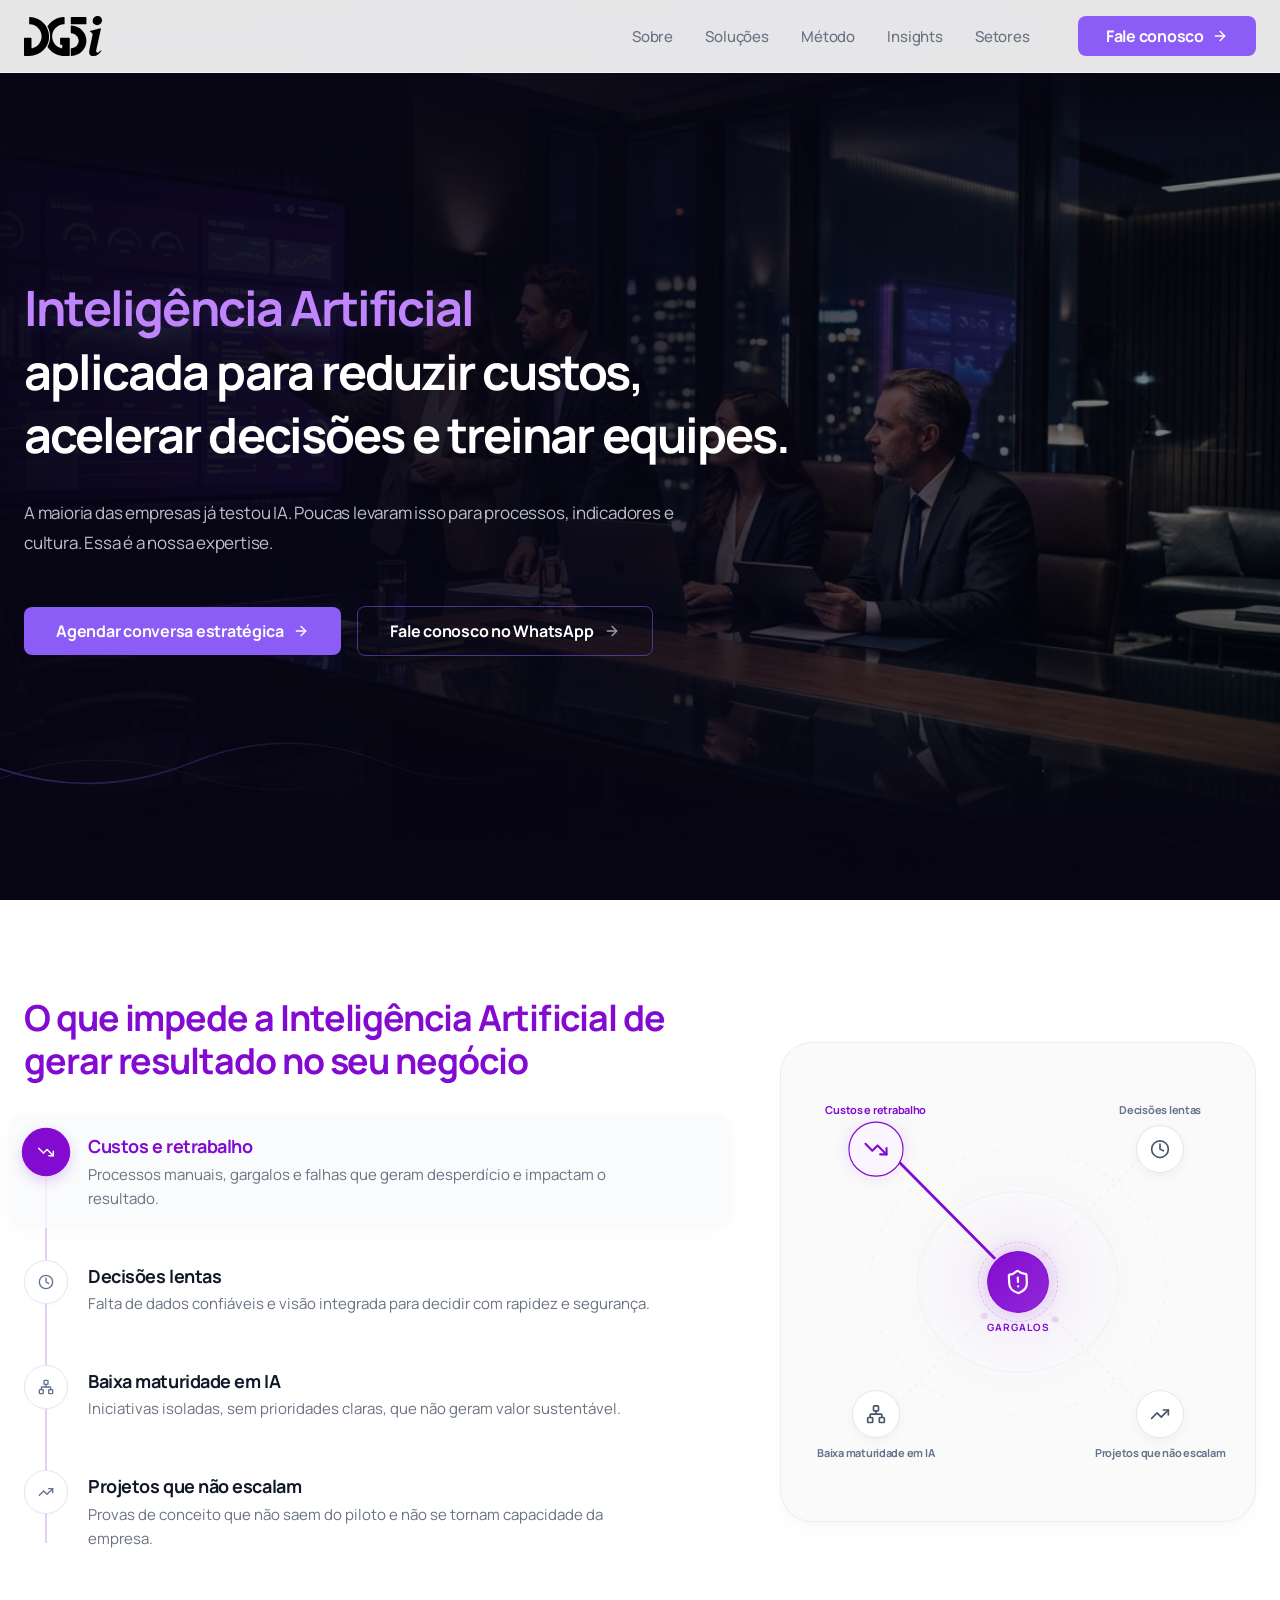
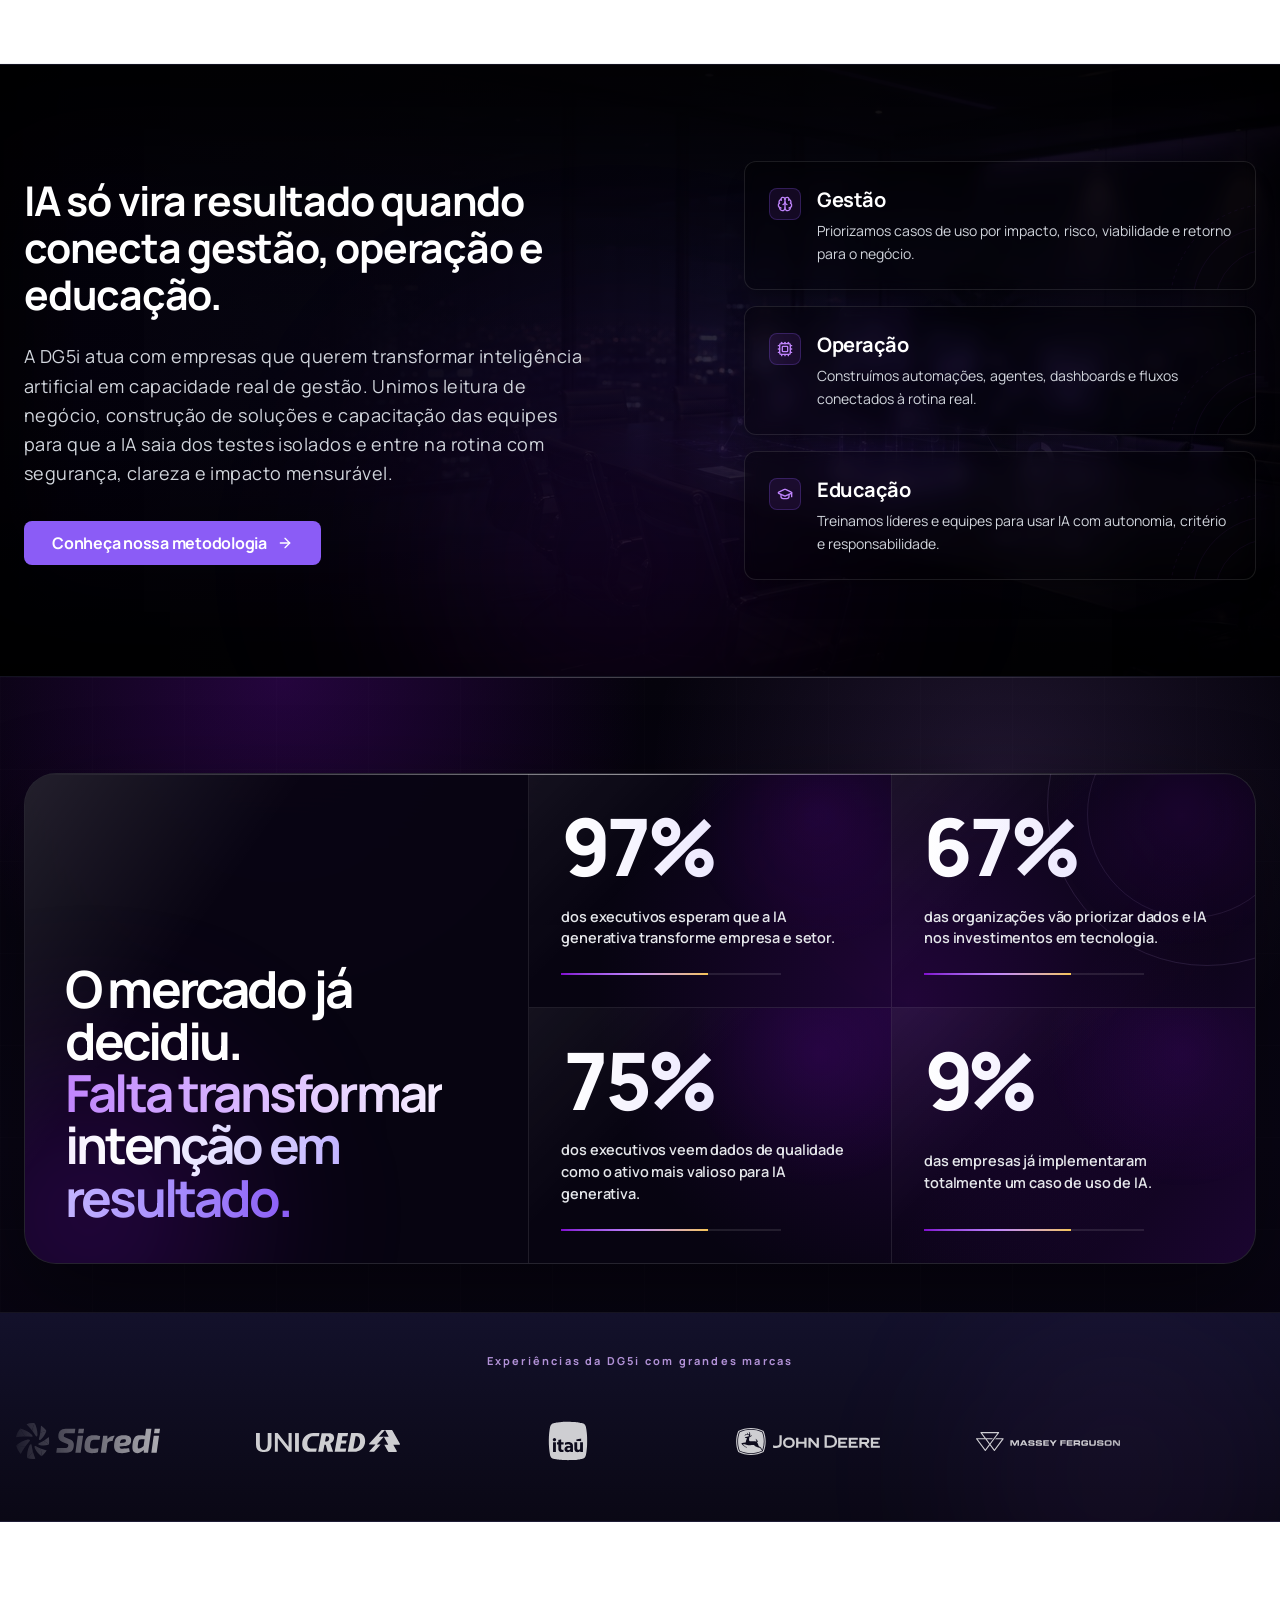
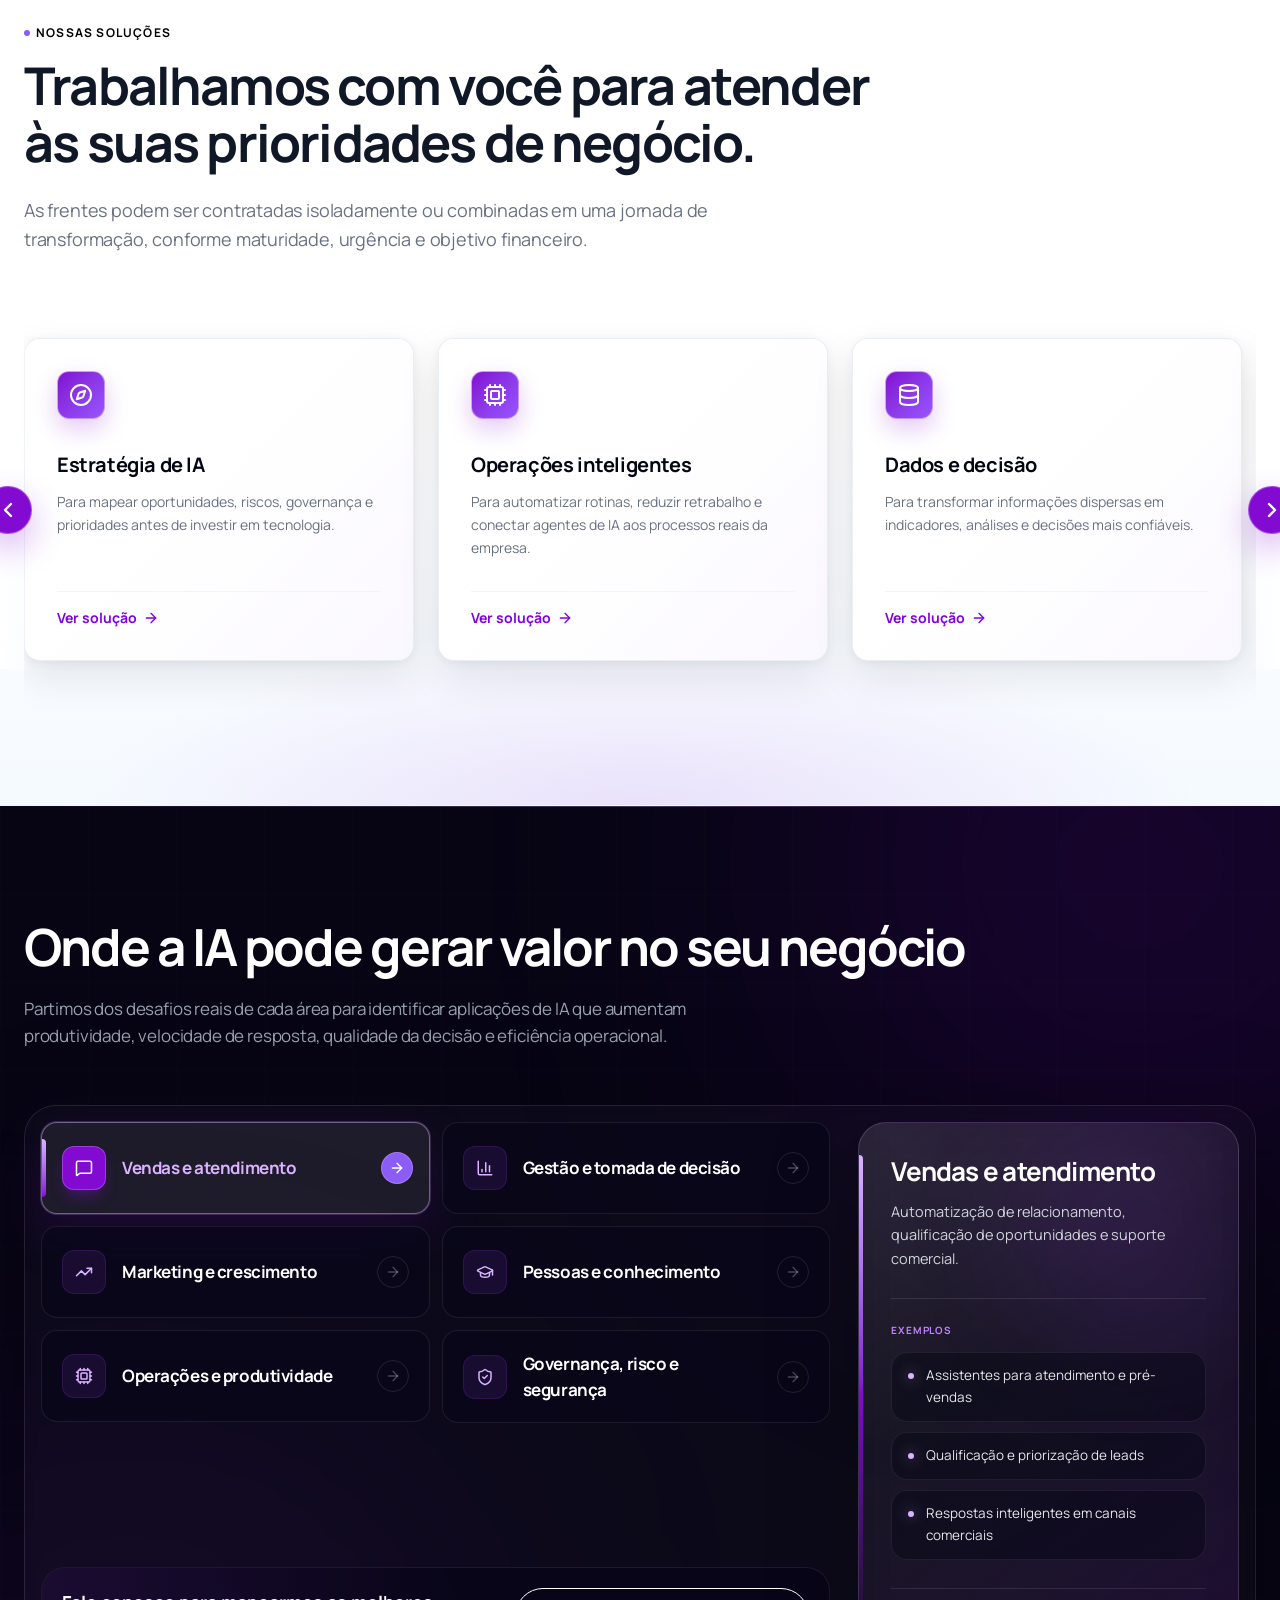
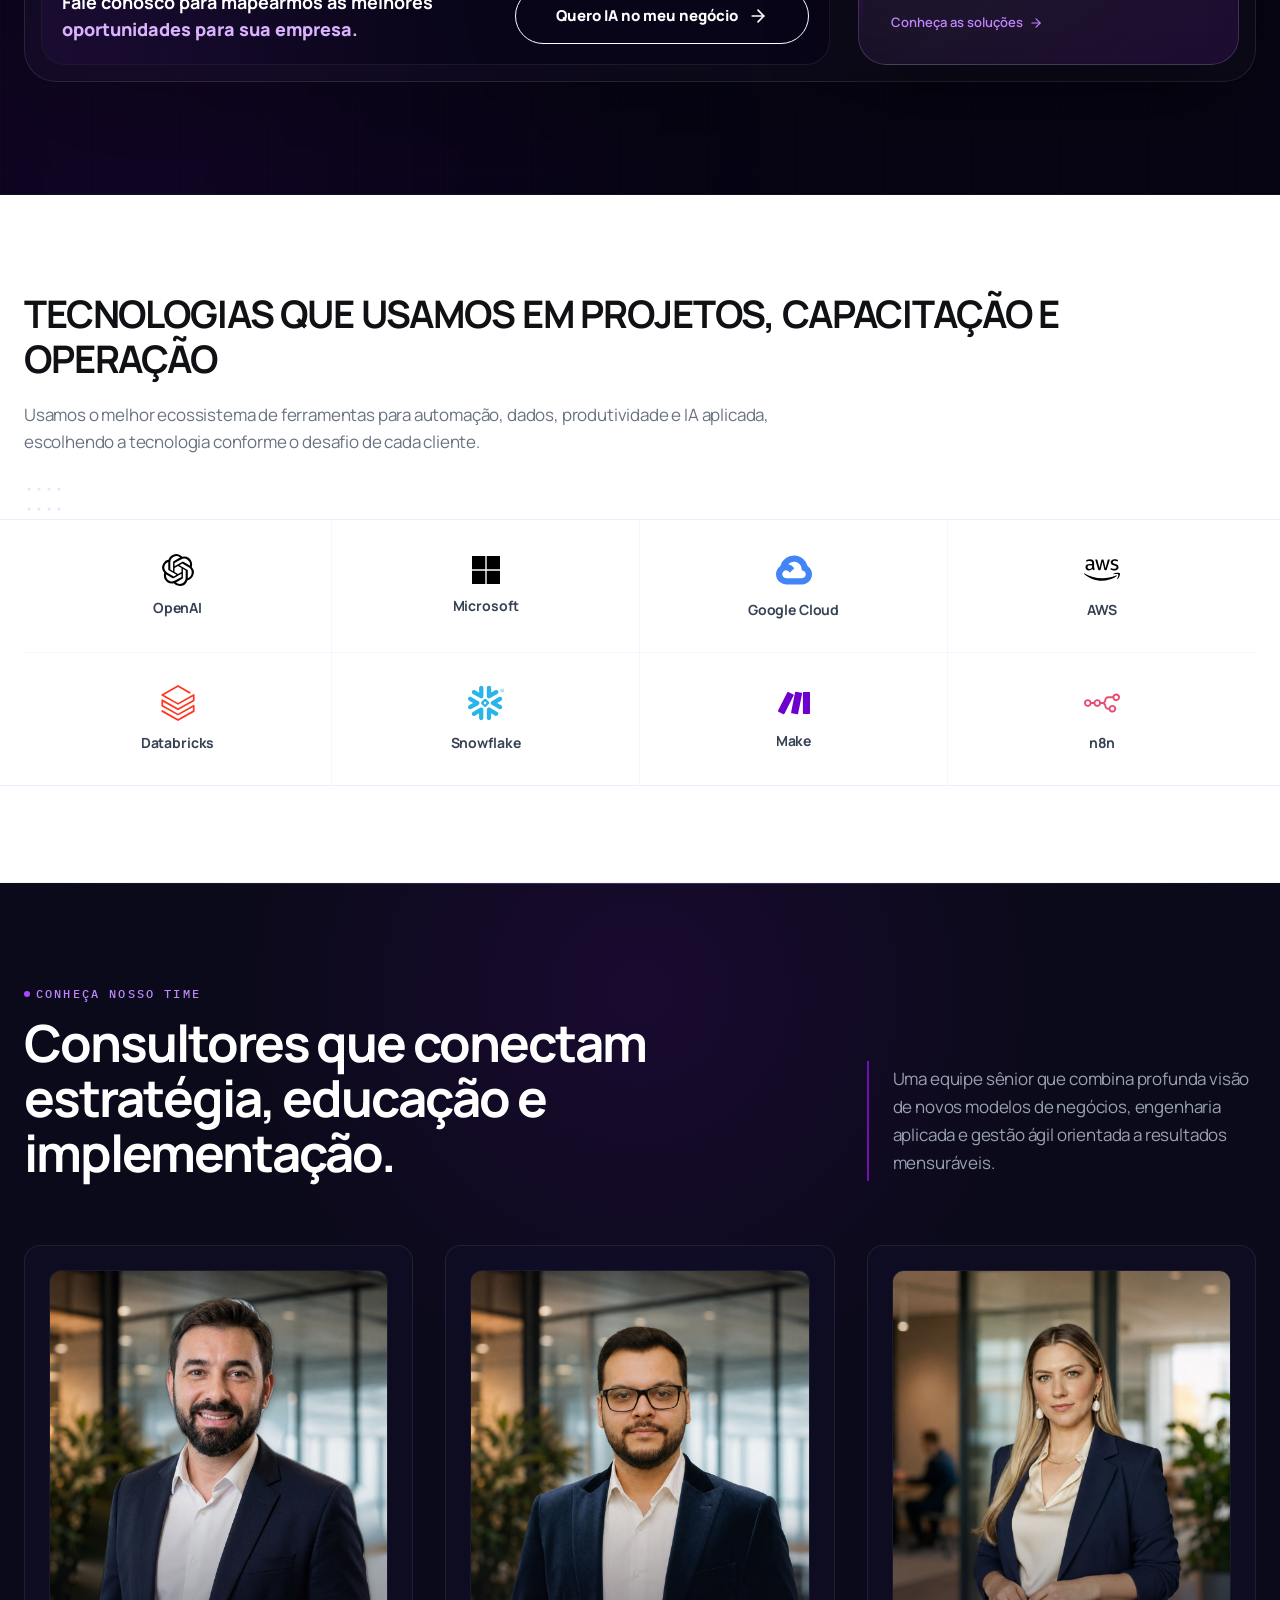
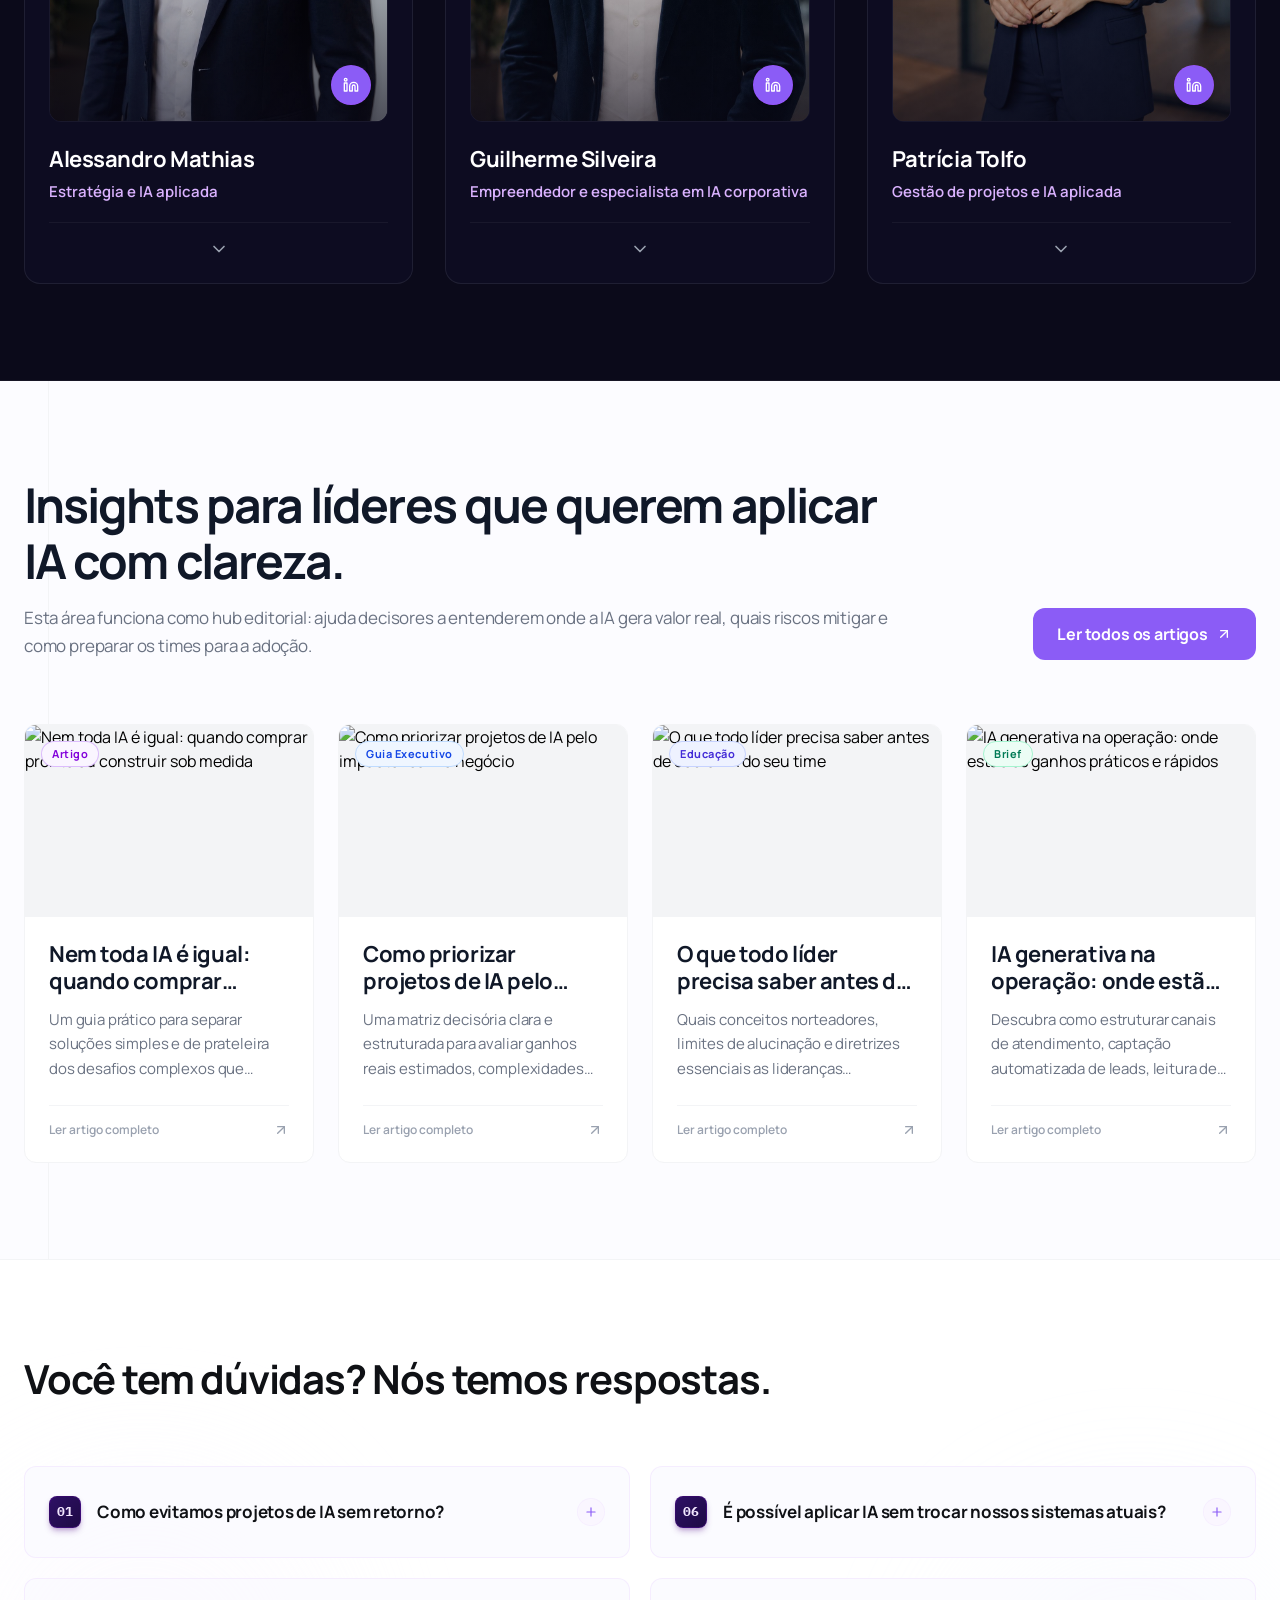
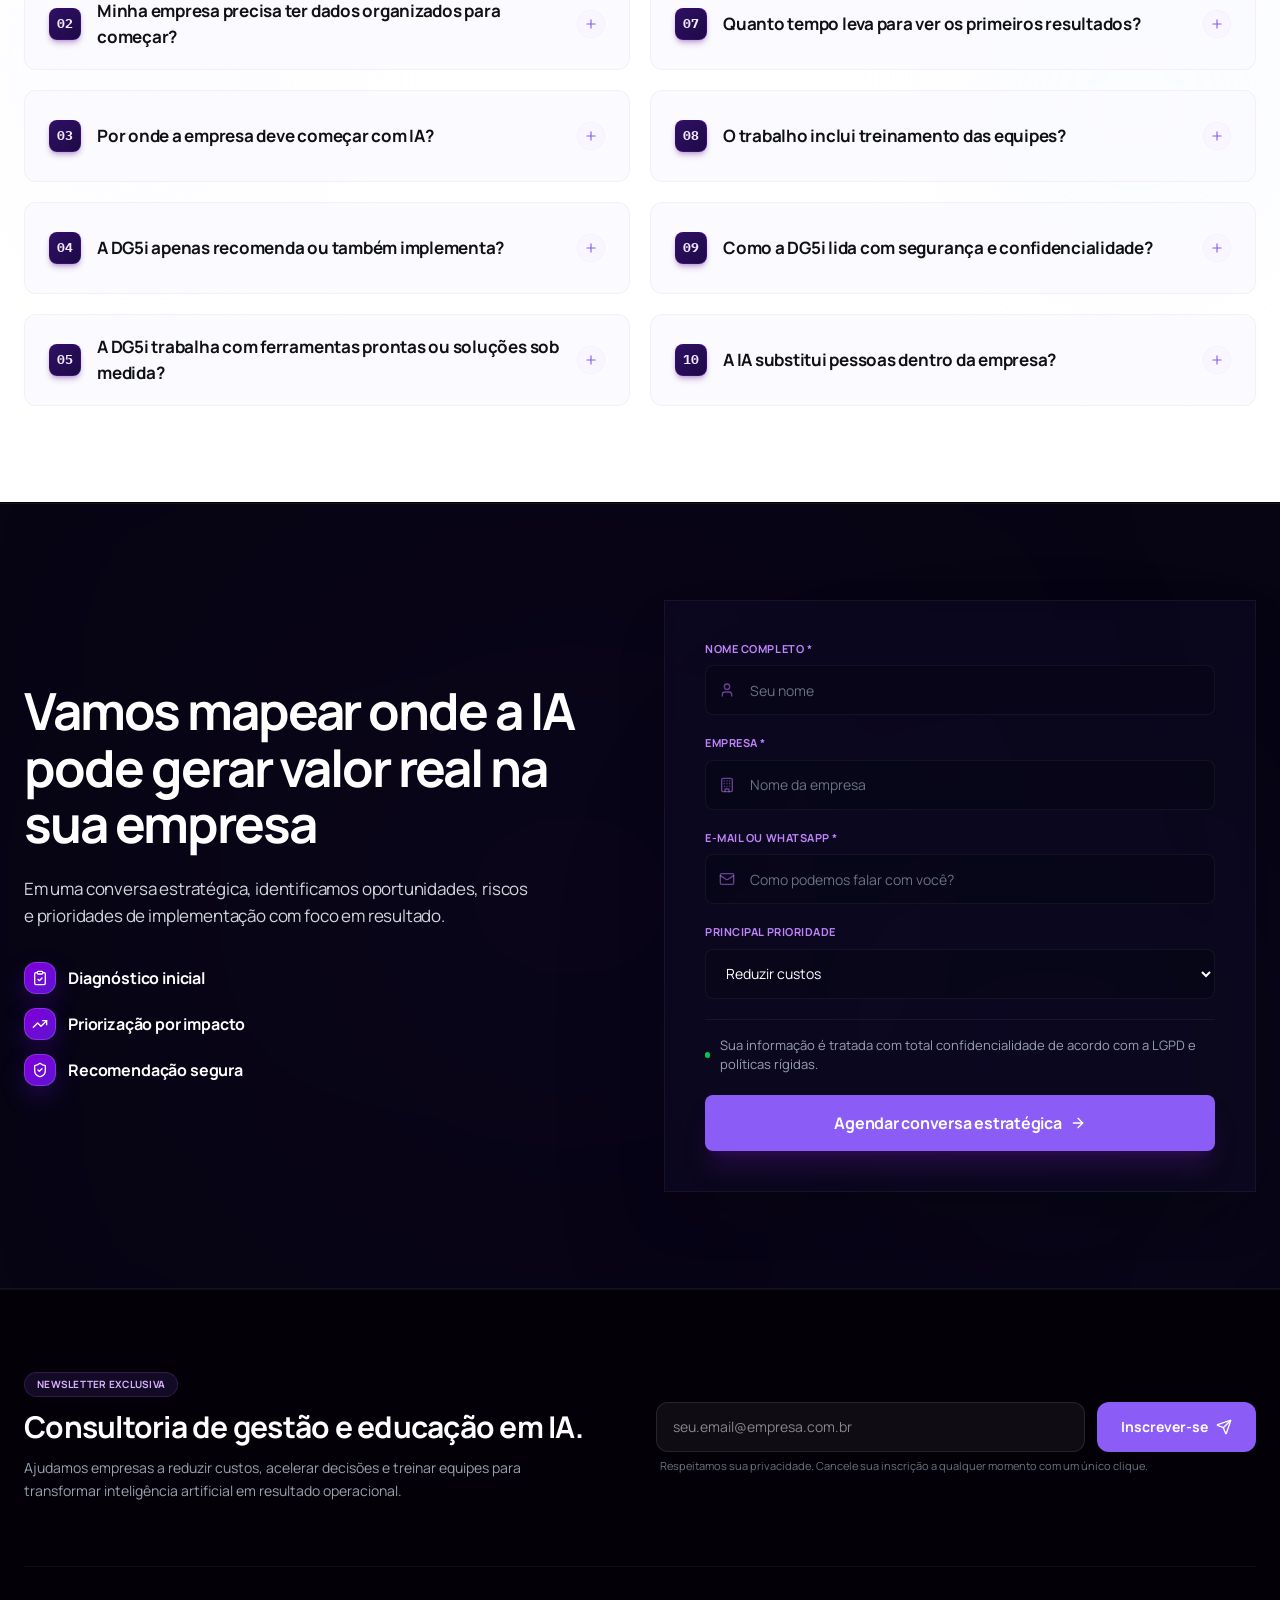
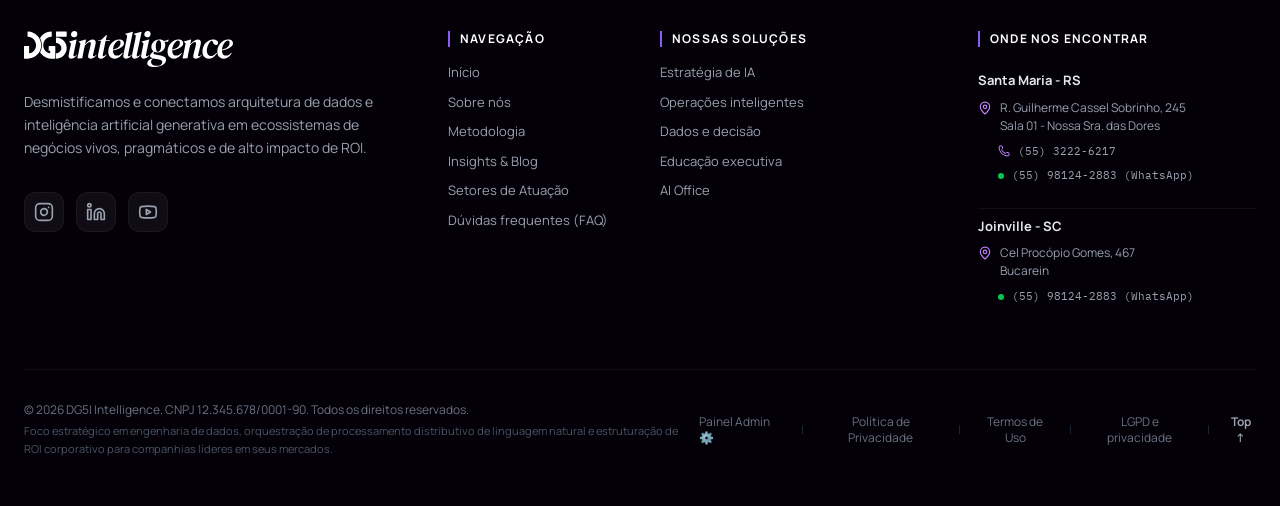
==== index.html @ 5329d2d2 "Publish compact metrics and header fix" ====
<!doctype html>
<html lang="pt-BR">
  <head>
    <meta charset="UTF-8" />
    <meta name="viewport" content="width=device-width, initial-scale=1.0" />
    <meta name="description" content="A DG5I Intelligence ajuda sua empresa a reduzir custos, acelerar tomadas de decisão e capacitar equipes com a aplicação prática de Inteligência Artificial." />
    <meta name="robots" content="index, follow" />
    <title>DG5I Intelligence | Inteligência Artificial, Consultoria e Educação Corporativa</title>
    <script type="module" crossorigin src="/assets/index-DTR92Etf.js"></script>
    <link rel="stylesheet" crossorigin href="/assets/index-CTYzlpEy.css">
  </head>
  <body>
    <div id="root"></div>
  </body>
</html>
---- assets/index-CTYzlpEy.css ----
@import"https://fonts.googleapis.com/css2?family=IBM+Plex+Mono:wght@500&family=Manrope:wght@400;500;600;700;800&display=swap";/*! tailwindcss v4.3.1 | MIT License | https://tailwindcss.com */@layer properties{@supports (((-webkit-hyphens:none)) and (not (margin-trim:inline))) or ((-moz-orient:inline) and (not (color:rgb(from red r g b)))){*,:before,:after,::backdrop{--tw-translate-x:0;--tw-translate-y:0;--tw-translate-z:0;--tw-scale-x:1;--tw-scale-y:1;--tw-scale-z:1;--tw-rotate-x:initial;--tw-rotate-y:initial;--tw-rotate-z:initial;--tw-skew-x:initial;--tw-skew-y:initial;--tw-scroll-snap-strictness:proximity;--tw-space-y-reverse:0;--tw-divide-y-reverse:0;--tw-border-style:solid;--tw-gradient-position:initial;--tw-gradient-from:#0000;--tw-gradient-via:#0000;--tw-gradient-to:#0000;--tw-gradient-stops:initial;--tw-gradient-via-stops:initial;--tw-gradient-from-position:0%;--tw-gradient-via-position:50%;--tw-gradient-to-position:100%;--tw-leading:initial;--tw-font-weight:initial;--tw-tracking:initial;--tw-ordinal:initial;--tw-slashed-zero:initial;--tw-numeric-figure:initial;--tw-numeric-spacing:initial;--tw-numeric-fraction:initial;--tw-shadow:0 0 #0000;--tw-shadow-color:initial;--tw-shadow-alpha:100%;--tw-inset-shadow:0 0 #0000;--tw-inset-shadow-color:initial;--tw-inset-shadow-alpha:100%;--tw-ring-color:initial;--tw-ring-shadow:0 0 #0000;--tw-inset-ring-color:initial;--tw-inset-ring-shadow:0 0 #0000;--tw-ring-inset:initial;--tw-ring-offset-width:0px;--tw-ring-offset-color:#fff;--tw-ring-offset-shadow:0 0 #0000;--tw-outline-style:solid;--tw-blur:initial;--tw-brightness:initial;--tw-contrast:initial;--tw-grayscale:initial;--tw-hue-rotate:initial;--tw-invert:initial;--tw-opacity:initial;--tw-saturate:initial;--tw-sepia:initial;--tw-drop-shadow:initial;--tw-drop-shadow-color:initial;--tw-drop-shadow-alpha:100%;--tw-drop-shadow-size:initial;--tw-backdrop-blur:initial;--tw-backdrop-brightness:initial;--tw-backdrop-contrast:initial;--tw-backdrop-grayscale:initial;--tw-backdrop-hue-rotate:initial;--tw-backdrop-invert:initial;--tw-backdrop-opacity:initial;--tw-backdrop-saturate:initial;--tw-backdrop-sepia:initial;--tw-duration:initial}}}@layer theme{:root,:host{--font-sans:"Manrope", sans-serif;--font-mono:"IBM Plex Mono", monospace;--color-red-50:oklch(97.1% .013 17.38);--color-red-100:oklch(93.6% .032 17.717);--color-red-200:oklch(88.5% .062 18.334);--color-red-300:oklch(80.8% .114 19.571);--color-red-400:oklch(70.4% .191 22.216);--color-red-500:oklch(63.7% .237 25.331);--color-red-600:oklch(57.7% .245 27.325);--color-red-700:oklch(50.5% .213 27.518);--color-red-800:oklch(44.4% .177 26.899);--color-red-900:oklch(39.6% .141 25.723);--color-amber-50:oklch(98.7% .022 95.277);--color-amber-100:oklch(96.2% .059 95.617);--color-amber-200:oklch(92.4% .12 95.746);--color-amber-500:oklch(76.9% .188 70.08);--color-amber-700:oklch(55.5% .163 48.998);--color-amber-800:oklch(47.3% .137 46.201);--color-yellow-50:oklch(98.7% .026 102.212);--color-yellow-200:oklch(94.5% .129 101.54);--color-yellow-500:oklch(79.5% .184 86.047);--color-yellow-700:oklch(55.4% .135 66.442);--color-green-500:oklch(72.3% .219 149.579);--color-emerald-50:oklch(97.9% .021 166.113);--color-emerald-100:oklch(95% .052 163.051);--color-emerald-200:oklch(90.5% .093 164.15);--color-emerald-300:oklch(84.5% .143 164.978);--color-emerald-500:oklch(69.6% .17 162.48);--color-emerald-600:oklch(59.6% .145 163.225);--color-emerald-700:oklch(50.8% .118 165.612);--color-emerald-800:oklch(43.2% .095 166.913);--color-blue-50:oklch(97% .014 254.604);--color-blue-100:oklch(93.2% .032 255.585);--color-blue-200:oklch(88.2% .059 254.128);--color-blue-300:oklch(80.9% .105 251.813);--color-blue-400:oklch(70.7% .165 254.624);--color-blue-600:oklch(54.6% .245 262.881);--color-blue-700:oklch(48.8% .243 264.376);--color-blue-800:oklch(42.4% .199 265.638);--color-blue-900:oklch(37.9% .146 265.522);--color-blue-950:oklch(28.2% .091 267.935);--color-indigo-50:oklch(96.2% .018 272.314);--color-indigo-100:oklch(93% .034 272.788);--color-indigo-200:oklch(87% .065 274.039);--color-indigo-300:oklch(78.5% .115 274.713);--color-indigo-500:oklch(58.5% .233 277.117);--color-indigo-700:oklch(45.7% .24 277.023);--color-indigo-800:oklch(39.8% .195 277.366);--color-indigo-950:oklch(25.7% .09 281.288);--color-purple-50:oklch(97.7% .014 308.299);--color-purple-100:oklch(94.6% .033 307.174);--color-purple-200:oklch(90.2% .063 306.703);--color-purple-300:oklch(82.7% .119 306.383);--color-purple-400:oklch(71.4% .203 305.504);--color-purple-500:oklch(62.7% .265 303.9);--color-purple-600:oklch(55.8% .288 302.321);--color-purple-700:oklch(49.6% .265 301.924);--color-purple-800:oklch(43.8% .218 303.724);--color-purple-900:oklch(38.1% .176 304.987);--color-purple-950:oklch(29.1% .149 302.717);--color-rose-50:oklch(96.9% .015 12.422);--color-rose-100:oklch(94.1% .03 12.58);--color-rose-200:oklch(89.2% .058 10.001);--color-rose-700:oklch(51.4% .222 16.935);--color-rose-800:oklch(45.5% .188 13.697);--color-slate-50:oklch(98.4% .003 247.858);--color-slate-100:oklch(96.8% .007 247.896);--color-slate-200:oklch(92.9% .013 255.508);--color-slate-500:oklch(55.4% .046 257.417);--color-slate-900:oklch(20.8% .042 265.755);--color-gray-50:oklch(98.5% .002 247.839);--color-gray-100:oklch(96.7% .003 264.542);--color-gray-200:oklch(92.8% .006 264.531);--color-gray-300:oklch(87.2% .01 258.338);--color-gray-400:oklch(70.7% .022 261.325);--color-gray-500:oklch(55.1% .027 264.364);--color-gray-600:oklch(44.6% .03 256.802);--color-gray-700:oklch(37.3% .034 259.733);--color-gray-800:oklch(27.8% .033 256.848);--color-gray-900:oklch(21% .034 264.665);--color-gray-950:oklch(13% .028 261.692);--color-black:#000;--color-white:#fff;--spacing:.25rem;--container-sm:24rem;--container-md:28rem;--container-lg:32rem;--container-xl:36rem;--container-2xl:42rem;--container-3xl:48rem;--container-4xl:56rem;--container-5xl:64rem;--container-6xl:72rem;--container-7xl:80rem;--text-xs:.75rem;--text-xs--line-height:calc(1 / .75);--text-sm:.875rem;--text-sm--line-height:calc(1.25 / .875);--text-base:1rem;--text-base--line-height: 1.5 ;--text-lg:1.125rem;--text-lg--line-height:calc(1.75 / 1.125);--text-xl:1.25rem;--text-xl--line-height:calc(1.75 / 1.25);--text-2xl:1.5rem;--text-2xl--line-height:calc(2 / 1.5);--text-3xl:1.875rem;--text-3xl--line-height: 1.2 ;--text-4xl:2.25rem;--text-4xl--line-height:calc(2.5 / 2.25);--text-6xl:3.75rem;--text-6xl--line-height:1;--text-9xl:8rem;--text-9xl--line-height:1;--font-weight-normal:400;--font-weight-medium:500;--font-weight-semibold:600;--font-weight-bold:700;--font-weight-extrabold:800;--font-weight-black:900;--tracking-tight:-.025em;--tracking-wide:.025em;--tracking-wider:.05em;--tracking-widest:.1em;--leading-tight:1.25;--leading-snug:1.375;--leading-normal:1.5;--leading-relaxed:1.625;--radius-md:.375rem;--radius-lg:.5rem;--radius-xl:.75rem;--radius-2xl:1rem;--radius-3xl:1.5rem;--animate-spin:spin 1s linear infinite;--animate-ping:ping 1s cubic-bezier(0, 0, .2, 1) infinite;--animate-pulse:pulse 2s cubic-bezier(.4, 0, .6, 1) infinite;--animate-bounce:bounce 1s infinite;--blur-sm:8px;--blur-md:12px;--blur-lg:16px;--blur-xl:24px;--blur-2xl:40px;--blur-3xl:64px;--default-transition-duration:.15s;--default-transition-timing-function:cubic-bezier(.4, 0, .2, 1);--default-font-family:var(--font-sans);--default-mono-font-family:var(--font-mono);--font-primary:"Manrope", sans-serif;--animate-marquee:marquee 60s linear infinite}}@layer base{*,:after,:before,::backdrop{box-sizing:border-box;border:0 solid;margin:0;padding:0}::file-selector-button{box-sizing:border-box;border:0 solid;margin:0;padding:0}html,:host{-webkit-text-size-adjust:100%;-moz-tab-size:4;tab-size:4;line-height:1.5;font-family:var(--default-font-family,ui-sans-serif, system-ui, sans-serif, "Apple Color Emoji", "Segoe UI Emoji", "Segoe UI Symbol", "Noto Color Emoji");font-feature-settings:var(--default-font-feature-settings,normal);font-variation-settings:var(--default-font-variation-settings,normal);-webkit-tap-highlight-color:transparent}hr{height:0;color:inherit;border-top-width:1px}abbr:where([title]){-webkit-text-decoration:underline dotted;text-decoration:underline dotted}h1,h2,h3,h4,h5,h6{font-size:inherit;font-weight:inherit}a{color:inherit;-webkit-text-decoration:inherit;text-decoration:inherit}b,strong{font-weight:bolder}code,kbd,samp,pre{font-family:var(--default-mono-font-family,ui-monospace, SFMono-Regular, Menlo, Monaco, Consolas, "Liberation Mono", "Courier New", monospace);font-feature-settings:var(--default-mono-font-feature-settings,normal);font-variation-settings:var(--default-mono-font-variation-settings,normal);font-size:1em}small{font-size:80%}sub,sup{vertical-align:baseline;font-size:75%;line-height:0;position:relative}sub{bottom:-.25em}sup{top:-.5em}table{text-indent:0;border-color:inherit;border-collapse:collapse}:-moz-focusring{outline:auto}progress{vertical-align:baseline}summary{display:list-item}ol,ul,menu{list-style:none}img,svg,video,canvas,audio,iframe,embed,object{vertical-align:middle;display:block}img,video{max-width:100%;height:auto}button,input,select,optgroup,textarea{font:inherit;font-feature-settings:inherit;font-variation-settings:inherit;letter-spacing:inherit;color:inherit;opacity:1;background-color:#0000;border-radius:0}::file-selector-button{font:inherit;font-feature-settings:inherit;font-variation-settings:inherit;letter-spacing:inherit;color:inherit;opacity:1;background-color:#0000;border-radius:0}:where(select:is([multiple],[size])) optgroup{font-weight:bolder}:where(select:is([multiple],[size])) optgroup option{padding-inline-start:20px}::file-selector-button{margin-inline-end:4px}::placeholder{opacity:1}@supports (not ((-webkit-appearance:-apple-pay-button))) or (contain-intrinsic-size:1px){::placeholder{color:currentColor}@supports (color:color-mix(in lab,red,red)){::placeholder{color:color-mix(in oklab,currentcolor 50%,transparent)}}}textarea{resize:vertical}::-webkit-search-decoration{-webkit-appearance:none}::-webkit-date-and-time-value{min-height:1lh;text-align:inherit}::-webkit-datetime-edit{display:inline-flex}::-webkit-datetime-edit-fields-wrapper{padding:0}::-webkit-datetime-edit{padding-block:0}::-webkit-datetime-edit-year-field{padding-block:0}::-webkit-datetime-edit-month-field{padding-block:0}::-webkit-datetime-edit-day-field{padding-block:0}::-webkit-datetime-edit-hour-field{padding-block:0}::-webkit-datetime-edit-minute-field{padding-block:0}::-webkit-datetime-edit-second-field{padding-block:0}::-webkit-datetime-edit-millisecond-field{padding-block:0}::-webkit-datetime-edit-meridiem-field{padding-block:0}::-webkit-calendar-picker-indicator{line-height:1}:-moz-ui-invalid{box-shadow:none}button,input:where([type=button],[type=reset],[type=submit]){-webkit-appearance:button;-moz-appearance:button;appearance:button}::file-selector-button{-webkit-appearance:button;-moz-appearance:button;appearance:button}::-webkit-inner-spin-button{height:auto}::-webkit-outer-spin-button{height:auto}[hidden]:where(:not([hidden=until-found])){display:none!important}}@layer components;@layer utilities{.pointer-events-none{pointer-events:none}.invisible{visibility:hidden}.visible{visibility:visible}.absolute{position:absolute}.fixed{position:fixed}.relative{position:relative}.-inset-1{inset:calc(var(--spacing) * -1)}.inset-0{top:0;right:0;bottom:0;left:0}.inset-x-0{inset-inline:0}.inset-x-6{inset-inline:calc(var(--spacing) * 6)}.inset-y-0{inset-block:0}.-top-3{top:calc(var(--spacing) * -3)}.-top-16{top:calc(var(--spacing) * -16)}.-top-32{top:calc(var(--spacing) * -32)}.-top-48{top:calc(var(--spacing) * -48)}.top-0{top:0}.top-1\/2{top:50%}.top-1\/4{top:25%}.top-3\.5{top:calc(var(--spacing) * 3.5)}.top-4{top:calc(var(--spacing) * 4)}.top-5{top:calc(var(--spacing) * 5)}.top-6{top:calc(var(--spacing) * 6)}.top-8{top:calc(var(--spacing) * 8)}.top-24{top:calc(var(--spacing) * 24)}.top-\[-260px\]{top:-260px}.top-\[20\%\]{top:20%}.top-\[50\%\]{top:50%}.top-\[58\%\]{top:58%}.top-\[80\%\]{top:80%}.top-full{top:100%}.-right-4{right:calc(var(--spacing) * -4)}.-right-5{right:calc(var(--spacing) * -5)}.-right-6{right:calc(var(--spacing) * -6)}.-right-8{right:calc(var(--spacing) * -8)}.-right-10{right:calc(var(--spacing) * -10)}.-right-12{right:calc(var(--spacing) * -12)}.-right-28{right:calc(var(--spacing) * -28)}.right-0{right:0}.right-1{right:var(--spacing)}.right-3\.5{right:calc(var(--spacing) * 3.5)}.right-4{right:calc(var(--spacing) * 4)}.right-6{right:calc(var(--spacing) * 6)}.right-10{right:calc(var(--spacing) * 10)}.right-\[-180px\]{right:-180px}.-bottom-4{bottom:calc(var(--spacing) * -4)}.-bottom-5{bottom:calc(var(--spacing) * -5)}.-bottom-6{bottom:calc(var(--spacing) * -6)}.-bottom-8{bottom:calc(var(--spacing) * -8)}.-bottom-10{bottom:calc(var(--spacing) * -10)}.-bottom-24{bottom:calc(var(--spacing) * -24)}.bottom-0{bottom:0}.bottom-1\/4{bottom:25%}.bottom-4{bottom:calc(var(--spacing) * 4)}.bottom-6{bottom:calc(var(--spacing) * 6)}.bottom-8{bottom:calc(var(--spacing) * 8)}.bottom-10{bottom:calc(var(--spacing) * 10)}.bottom-20{bottom:calc(var(--spacing) * 20)}.bottom-\[-260px\]{bottom:-260px}.-left-12{left:calc(var(--spacing) * -12)}.-left-20{left:calc(var(--spacing) * -20)}.-left-48{left:calc(var(--spacing) * -48)}.left-0{left:0}.left-1{left:var(--spacing)}.left-1\/2{left:50%}.left-1\/3{left:33.3333%}.left-1\/4{left:25%}.left-3\.5{left:calc(var(--spacing) * 3.5)}.left-4{left:calc(var(--spacing) * 4)}.left-6{left:calc(var(--spacing) * 6)}.left-12{left:calc(var(--spacing) * 12)}.left-\[-180px\]{left:-180px}.left-\[20\%\]{left:20%}.left-\[21px\]{left:21px}.left-\[50\%\]{left:50%}.left-\[80\%\]{left:80%}.-z-10{z-index:-10}.z-0{z-index:0}.z-10{z-index:10}.z-20{z-index:20}.z-30{z-index:30}.z-50{z-index:50}.z-\[999\]{z-index:999}.col-span-2{grid-column:span 2/span 2}.container{width:100%}@media(min-width:40rem){.container{max-width:40rem}}@media(min-width:48rem){.container{max-width:48rem}}@media(min-width:64rem){.container{max-width:64rem}}@media(min-width:80rem){.container{max-width:80rem}}@media(min-width:96rem){.container{max-width:96rem}}.m-auto{margin:auto}.-mx-4{margin-inline:calc(var(--spacing) * -4)}.-mx-6{margin-inline:calc(var(--spacing) * -6)}.mx-1{margin-inline:var(--spacing)}.mx-auto{margin-inline:auto}.my-6{margin-block:calc(var(--spacing) * 6)}.my-8{margin-block:calc(var(--spacing) * 8)}.my-12{margin-block:calc(var(--spacing) * 12)}.my-auto{margin-block:auto}.mt-0\.5{margin-top:calc(var(--spacing) * .5)}.mt-1{margin-top:var(--spacing)}.mt-1\.5{margin-top:calc(var(--spacing) * 1.5)}.mt-2{margin-top:calc(var(--spacing) * 2)}.mt-2\.5{margin-top:calc(var(--spacing) * 2.5)}.mt-3{margin-top:calc(var(--spacing) * 3)}.mt-3\.5{margin-top:calc(var(--spacing) * 3.5)}.mt-4{margin-top:calc(var(--spacing) * 4)}.mt-5{margin-top:calc(var(--spacing) * 5)}.mt-6{margin-top:calc(var(--spacing) * 6)}.mt-7{margin-top:calc(var(--spacing) * 7)}.mt-8{margin-top:calc(var(--spacing) * 8)}.mt-10{margin-top:calc(var(--spacing) * 10)}.mt-12{margin-top:calc(var(--spacing) * 12)}.mt-\[8px\]{margin-top:8px}.mt-auto{margin-top:auto}.mr-1{margin-right:var(--spacing)}.mb-1{margin-bottom:var(--spacing)}.mb-1\.5{margin-bottom:calc(var(--spacing) * 1.5)}.mb-2{margin-bottom:calc(var(--spacing) * 2)}.mb-3{margin-bottom:calc(var(--spacing) * 3)}.mb-3\.5{margin-bottom:calc(var(--spacing) * 3.5)}.mb-4{margin-bottom:calc(var(--spacing) * 4)}.mb-6{margin-bottom:calc(var(--spacing) * 6)}.mb-7{margin-bottom:calc(var(--spacing) * 7)}.mb-8{margin-bottom:calc(var(--spacing) * 8)}.mb-10{margin-bottom:calc(var(--spacing) * 10)}.mb-12{margin-bottom:calc(var(--spacing) * 12)}.mb-14{margin-bottom:calc(var(--spacing) * 14)}.mb-16{margin-bottom:calc(var(--spacing) * 16)}.ml-1{margin-left:var(--spacing)}.ml-4{margin-left:calc(var(--spacing) * 4)}.line-clamp-1{-webkit-line-clamp:1;-webkit-box-orient:vertical;display:-webkit-box;overflow:hidden}.line-clamp-2{-webkit-line-clamp:2;-webkit-box-orient:vertical;display:-webkit-box;overflow:hidden}.line-clamp-3{-webkit-line-clamp:3;-webkit-box-orient:vertical;display:-webkit-box;overflow:hidden}.block{display:block}.contents{display:contents}.flex{display:flex}.grid{display:grid}.hidden{display:none}.inline{display:inline}.inline-block{display:inline-block}.inline-flex{display:inline-flex}.aspect-\[3\/2\]{aspect-ratio:3/2}.aspect-\[3\/4\]{aspect-ratio:3/4}.aspect-\[4\/3\]{aspect-ratio:4/3}.aspect-\[16\/9\]{aspect-ratio:16/9}.aspect-\[16\/10\]{aspect-ratio:16/10}.h-0\.5{height:calc(var(--spacing) * .5)}.h-1{height:var(--spacing)}.h-1\.5{height:calc(var(--spacing) * 1.5)}.h-2{height:calc(var(--spacing) * 2)}.h-3{height:calc(var(--spacing) * 3)}.h-3\.5{height:calc(var(--spacing) * 3.5)}.h-4{height:calc(var(--spacing) * 4)}.h-4\.5{height:calc(var(--spacing) * 4.5)}.h-5{height:calc(var(--spacing) * 5)}.h-5\.5{height:calc(var(--spacing) * 5.5)}.h-6{height:calc(var(--spacing) * 6)}.h-7{height:calc(var(--spacing) * 7)}.h-8{height:calc(var(--spacing) * 8)}.h-9{height:calc(var(--spacing) * 9)}.h-10{height:calc(var(--spacing) * 10)}.h-11{height:calc(var(--spacing) * 11)}.h-12{height:calc(var(--spacing) * 12)}.h-14{height:calc(var(--spacing) * 14)}.h-16{height:calc(var(--spacing) * 16)}.h-20{height:calc(var(--spacing) * 20)}.h-28{height:calc(var(--spacing) * 28)}.h-32{height:calc(var(--spacing) * 32)}.h-40{height:calc(var(--spacing) * 40)}.h-48{height:calc(var(--spacing) * 48)}.h-52{height:calc(var(--spacing) * 52)}.h-56{height:calc(var(--spacing) * 56)}.h-72{height:calc(var(--spacing) * 72)}.h-80{height:calc(var(--spacing) * 80)}.h-96{height:calc(var(--spacing) * 96)}.h-\[2px\]{height:2px}.h-\[50px\]{height:50px}.h-\[115px\]{height:115px}.h-\[138px\]{height:138px}.h-\[256px\]{height:256px}.h-\[300px\]{height:300px}.h-\[480px\]{height:480px}.h-\[500px\]{height:500px}.h-\[600px\]{height:600px}.h-\[620px\]{height:620px}.h-\[640px\]{height:640px}.h-\[700px\]{height:700px}.h-auto{height:auto}.h-full{height:100%}.h-px{height:1px}.max-h-7{max-height:calc(var(--spacing) * 7)}.max-h-8{max-height:calc(var(--spacing) * 8)}.max-h-9{max-height:calc(var(--spacing) * 9)}.max-h-10{max-height:calc(var(--spacing) * 10)}.max-h-14{max-height:calc(var(--spacing) * 14)}.max-h-\[85vh\]{max-height:85vh}.max-h-\[300px\]{max-height:300px}.max-h-screen{max-height:100vh}.min-h-\[92px\]{min-height:92px}.min-h-\[128px\]{min-height:128px}.min-h-\[180px\]{min-height:180px}.min-h-\[300px\]{min-height:300px}.min-h-\[320px\]{min-height:320px}.min-h-\[350px\]{min-height:350px}.min-h-\[360px\]{min-height:360px}.min-h-\[500px\]{min-height:500px}.min-h-\[550px\]{min-height:550px}.min-h-screen{min-height:100vh}.w-1{width:var(--spacing)}.w-1\.5{width:calc(var(--spacing) * 1.5)}.w-1\/2{width:50%}.w-2{width:calc(var(--spacing) * 2)}.w-2\/3{width:66.6667%}.w-3{width:calc(var(--spacing) * 3)}.w-3\.5{width:calc(var(--spacing) * 3.5)}.w-4{width:calc(var(--spacing) * 4)}.w-4\.5{width:calc(var(--spacing) * 4.5)}.w-5{width:calc(var(--spacing) * 5)}.w-5\.5{width:calc(var(--spacing) * 5.5)}.w-6{width:calc(var(--spacing) * 6)}.w-7{width:calc(var(--spacing) * 7)}.w-8{width:calc(var(--spacing) * 8)}.w-9{width:calc(var(--spacing) * 9)}.w-10{width:calc(var(--spacing) * 10)}.w-11{width:calc(var(--spacing) * 11)}.w-12{width:calc(var(--spacing) * 12)}.w-14{width:calc(var(--spacing) * 14)}.w-16{width:calc(var(--spacing) * 16)}.w-20{width:calc(var(--spacing) * 20)}.w-28{width:calc(var(--spacing) * 28)}.w-32{width:calc(var(--spacing) * 32)}.w-36{width:calc(var(--spacing) * 36)}.w-40{width:calc(var(--spacing) * 40)}.w-52{width:calc(var(--spacing) * 52)}.w-56{width:calc(var(--spacing) * 56)}.w-72{width:calc(var(--spacing) * 72)}.w-80{width:calc(var(--spacing) * 80)}.w-96{width:calc(var(--spacing) * 96)}.w-\[1\.5px\]{width:1.5px}.w-\[82vw\]{width:82vw}.w-\[500px\]{width:500px}.w-\[600px\]{width:600px}.w-\[620px\]{width:620px}.w-\[640px\]{width:640px}.w-\[700px\]{width:700px}.w-auto{width:auto}.w-full{width:100%}.w-max{width:max-content}.w-px{width:1px}.max-w-2xl{max-width:var(--container-2xl)}.max-w-3xl{max-width:var(--container-3xl)}.max-w-4xl{max-width:var(--container-4xl)}.max-w-5xl{max-width:var(--container-5xl)}.max-w-6xl{max-width:var(--container-6xl)}.max-w-7xl{max-width:var(--container-7xl)}.max-w-\[19rem\]{max-width:19rem}.max-w-\[130px\]{max-width:130px}.max-w-\[140px\]{max-width:140px}.max-w-\[150px\]{max-width:150px}.max-w-\[220px\]{max-width:220px}.max-w-\[1120px\]{max-width:1120px}.max-w-full{max-width:100%}.max-w-lg{max-width:var(--container-lg)}.max-w-md{max-width:var(--container-md)}.max-w-none{max-width:none}.max-w-sm{max-width:var(--container-sm)}.max-w-xl{max-width:var(--container-xl)}.min-w-0{min-width:0}.min-w-full{min-width:100%}.flex-1{flex:1}.flex-shrink-0,.shrink-0{flex-shrink:0}.flex-grow{flex-grow:1}.-translate-x-1\/2{--tw-translate-x: -50% ;translate:var(--tw-translate-x) var(--tw-translate-y)}.translate-x-1{--tw-translate-x:var(--spacing);translate:var(--tw-translate-x) var(--tw-translate-y)}.-translate-y-1\/2{--tw-translate-y: -50% ;translate:var(--tw-translate-x) var(--tw-translate-y)}.scale-110{--tw-scale-x:110%;--tw-scale-y:110%;--tw-scale-z:110%;scale:var(--tw-scale-x) var(--tw-scale-y)}.scale-125{--tw-scale-x:125%;--tw-scale-y:125%;--tw-scale-z:125%;scale:var(--tw-scale-x) var(--tw-scale-y)}.rotate-180{rotate:180deg}.transform{transform:var(--tw-rotate-x,) var(--tw-rotate-y,) var(--tw-rotate-z,) var(--tw-skew-x,) var(--tw-skew-y,)}.animate-bounce{animation:var(--animate-bounce)}.animate-marquee{animation:var(--animate-marquee)}.animate-ping{animation:var(--animate-ping)}.animate-pulse{animation:var(--animate-pulse)}.animate-spin{animation:var(--animate-spin)}.cursor-default{cursor:default}.cursor-pointer{cursor:pointer}.snap-x{scroll-snap-type:x var(--tw-scroll-snap-strictness)}.snap-mandatory{--tw-scroll-snap-strictness:mandatory}.snap-start{scroll-snap-align:start}.scroll-mt-28{scroll-margin-top:calc(var(--spacing) * 28)}.\[scrollbar-width\:none\],.scrollbar-none{scrollbar-width:none}.list-decimal{list-style-type:decimal}.list-disc{list-style-type:disc}.list-none{list-style-type:none}.grid-cols-1{grid-template-columns:repeat(1,minmax(0,1fr))}.grid-cols-2{grid-template-columns:repeat(2,minmax(0,1fr))}.grid-cols-3{grid-template-columns:repeat(3,minmax(0,1fr))}.flex-col{flex-direction:column}.flex-wrap{flex-wrap:wrap}.items-baseline{align-items:baseline}.items-center{align-items:center}.items-end{align-items:flex-end}.items-start{align-items:flex-start}.items-stretch{align-items:stretch}.justify-between{justify-content:space-between}.justify-center{justify-content:center}.justify-end{justify-content:flex-end}.justify-start{justify-content:flex-start}.gap-1{gap:var(--spacing)}.gap-1\.5{gap:calc(var(--spacing) * 1.5)}.gap-2{gap:calc(var(--spacing) * 2)}.gap-2\.5{gap:calc(var(--spacing) * 2.5)}.gap-3{gap:calc(var(--spacing) * 3)}.gap-3\.5{gap:calc(var(--spacing) * 3.5)}.gap-4{gap:calc(var(--spacing) * 4)}.gap-5{gap:calc(var(--spacing) * 5)}.gap-6{gap:calc(var(--spacing) * 6)}.gap-8{gap:calc(var(--spacing) * 8)}.gap-10{gap:calc(var(--spacing) * 10)}.gap-12{gap:calc(var(--spacing) * 12)}.gap-16{gap:calc(var(--spacing) * 16)}:where(.space-y-1>:not(:last-child)){--tw-space-y-reverse:0;margin-block-start:calc(var(--spacing) * var(--tw-space-y-reverse));margin-block-end:calc(var(--spacing) * calc(1 - var(--tw-space-y-reverse)))}:where(.space-y-1\.5>:not(:last-child)){--tw-space-y-reverse:0;margin-block-start:calc(calc(var(--spacing) * 1.5) * var(--tw-space-y-reverse));margin-block-end:calc(calc(var(--spacing) * 1.5) * calc(1 - var(--tw-space-y-reverse)))}:where(.space-y-2>:not(:last-child)){--tw-space-y-reverse:0;margin-block-start:calc(calc(var(--spacing) * 2) * var(--tw-space-y-reverse));margin-block-end:calc(calc(var(--spacing) * 2) * calc(1 - var(--tw-space-y-reverse)))}:where(.space-y-2\.5>:not(:last-child)){--tw-space-y-reverse:0;margin-block-start:calc(calc(var(--spacing) * 2.5) * var(--tw-space-y-reverse));margin-block-end:calc(calc(var(--spacing) * 2.5) * calc(1 - var(--tw-space-y-reverse)))}:where(.space-y-3>:not(:last-child)){--tw-space-y-reverse:0;margin-block-start:calc(calc(var(--spacing) * 3) * var(--tw-space-y-reverse));margin-block-end:calc(calc(var(--spacing) * 3) * calc(1 - var(--tw-space-y-reverse)))}:where(.space-y-3\.5>:not(:last-child)){--tw-space-y-reverse:0;margin-block-start:calc(calc(var(--spacing) * 3.5) * var(--tw-space-y-reverse));margin-block-end:calc(calc(var(--spacing) * 3.5) * calc(1 - var(--tw-space-y-reverse)))}:where(.space-y-4>:not(:last-child)){--tw-space-y-reverse:0;margin-block-start:calc(calc(var(--spacing) * 4) * var(--tw-space-y-reverse));margin-block-end:calc(calc(var(--spacing) * 4) * calc(1 - var(--tw-space-y-reverse)))}:where(.space-y-5>:not(:last-child)){--tw-space-y-reverse:0;margin-block-start:calc(calc(var(--spacing) * 5) * var(--tw-space-y-reverse));margin-block-end:calc(calc(var(--spacing) * 5) * calc(1 - var(--tw-space-y-reverse)))}:where(.space-y-6>:not(:last-child)){--tw-space-y-reverse:0;margin-block-start:calc(calc(var(--spacing) * 6) * var(--tw-space-y-reverse));margin-block-end:calc(calc(var(--spacing) * 6) * calc(1 - var(--tw-space-y-reverse)))}:where(.space-y-8>:not(:last-child)){--tw-space-y-reverse:0;margin-block-start:calc(calc(var(--spacing) * 8) * var(--tw-space-y-reverse));margin-block-end:calc(calc(var(--spacing) * 8) * calc(1 - var(--tw-space-y-reverse)))}:where(.space-y-12>:not(:last-child)){--tw-space-y-reverse:0;margin-block-start:calc(calc(var(--spacing) * 12) * var(--tw-space-y-reverse));margin-block-end:calc(calc(var(--spacing) * 12) * calc(1 - var(--tw-space-y-reverse)))}.gap-x-4{column-gap:calc(var(--spacing) * 4)}.gap-y-2{row-gap:calc(var(--spacing) * 2)}:where(.divide-y>:not(:last-child)){--tw-divide-y-reverse:0;border-bottom-style:var(--tw-border-style);border-top-style:var(--tw-border-style);border-top-width:calc(1px * var(--tw-divide-y-reverse));border-bottom-width:calc(1px * calc(1 - var(--tw-divide-y-reverse)))}:where(.divide-gray-200>:not(:last-child)){border-color:var(--color-gray-200)}.self-end{align-self:flex-end}.truncate{text-overflow:ellipsis;white-space:nowrap;overflow:hidden}.overflow-hidden{overflow:hidden}.overflow-x-auto{overflow-x:auto}.overflow-x-hidden{overflow-x:hidden}.overflow-y-auto{overflow-y:auto}.scroll-smooth{scroll-behavior:smooth}.rounded{border-radius:.25rem}.rounded-2xl{border-radius:var(--radius-2xl)}.rounded-3xl{border-radius:var(--radius-3xl)}.rounded-\[2\.6rem\]{border-radius:2.6rem}.rounded-\[2rem\]{border-radius:2rem}.rounded-\[24px\]{border-radius:24px}.rounded-\[28px\]{border-radius:28px}.rounded-\[32px\]{border-radius:32px}.rounded-full{border-radius:3.40282e38px}.rounded-lg{border-radius:var(--radius-lg)}.rounded-xl{border-radius:var(--radius-xl)}.rounded-l-md{border-top-left-radius:var(--radius-md);border-bottom-left-radius:var(--radius-md)}.rounded-r-full{border-top-right-radius:3.40282e38px;border-bottom-right-radius:3.40282e38px}.border{border-style:var(--tw-border-style);border-width:1px}.border-2{border-style:var(--tw-border-style);border-width:2px}.border-y{border-block-style:var(--tw-border-style);border-block-width:1px}.border-t{border-top-style:var(--tw-border-style);border-top-width:1px}.border-r{border-right-style:var(--tw-border-style);border-right-width:1px}.border-b{border-bottom-style:var(--tw-border-style);border-bottom-width:1px}.border-l{border-left-style:var(--tw-border-style);border-left-width:1px}.border-l-2{border-left-style:var(--tw-border-style);border-left-width:2px}.border-l-4{border-left-style:var(--tw-border-style);border-left-width:4px}.border-dashed{--tw-border-style:dashed;border-style:dashed}.border-\[\#5d12d2\]{border-color:#5d12d2}.border-\[\#5d12d2\]\/20{border-color:#5d12d233}.border-\[\#8b5cf6\]\/30{border-color:#8b5cf64d}.border-amber-200{border-color:var(--color-amber-200)}.border-amber-200\/50{border-color:#fee68580}@supports (color:color-mix(in lab,red,red)){.border-amber-200\/50{border-color:color-mix(in oklab,var(--color-amber-200) 50%,transparent)}}.border-blue-200{border-color:var(--color-blue-200)}.border-blue-200\/20{border-color:#bedbff33}@supports (color:color-mix(in lab,red,red)){.border-blue-200\/20{border-color:color-mix(in oklab,var(--color-blue-200) 20%,transparent)}}.border-blue-200\/50{border-color:#bedbff80}@supports (color:color-mix(in lab,red,red)){.border-blue-200\/50{border-color:color-mix(in oklab,var(--color-blue-200) 50%,transparent)}}.border-emerald-200{border-color:var(--color-emerald-200)}.border-emerald-200\/50{border-color:#a4f4cf80}@supports (color:color-mix(in lab,red,red)){.border-emerald-200\/50{border-color:color-mix(in oklab,var(--color-emerald-200) 50%,transparent)}}.border-emerald-500\/20{border-color:#00bb7f33}@supports (color:color-mix(in lab,red,red)){.border-emerald-500\/20{border-color:color-mix(in oklab,var(--color-emerald-500) 20%,transparent)}}.border-gray-100{border-color:var(--color-gray-100)}.border-gray-200{border-color:var(--color-gray-200)}.border-gray-200\/50{border-color:#e5e7eb80}@supports (color:color-mix(in lab,red,red)){.border-gray-200\/50{border-color:color-mix(in oklab,var(--color-gray-200) 50%,transparent)}}.border-gray-200\/60{border-color:#e5e7eb99}@supports (color:color-mix(in lab,red,red)){.border-gray-200\/60{border-color:color-mix(in oklab,var(--color-gray-200) 60%,transparent)}}.border-gray-200\/80{border-color:#e5e7ebcc}@supports (color:color-mix(in lab,red,red)){.border-gray-200\/80{border-color:color-mix(in oklab,var(--color-gray-200) 80%,transparent)}}.border-indigo-200{border-color:var(--color-indigo-200)}.border-indigo-200\/50{border-color:#c7d2ff80}@supports (color:color-mix(in lab,red,red)){.border-indigo-200\/50{border-color:color-mix(in oklab,var(--color-indigo-200) 50%,transparent)}}.border-purple-50{border-color:var(--color-purple-50)}.border-purple-100{border-color:var(--color-purple-100)}.border-purple-100\/40{border-color:#f3e8ff66}@supports (color:color-mix(in lab,red,red)){.border-purple-100\/40{border-color:color-mix(in oklab,var(--color-purple-100) 40%,transparent)}}.border-purple-100\/50{border-color:#f3e8ff80}@supports (color:color-mix(in lab,red,red)){.border-purple-100\/50{border-color:color-mix(in oklab,var(--color-purple-100) 50%,transparent)}}.border-purple-100\/75{border-color:#f3e8ffbf}@supports (color:color-mix(in lab,red,red)){.border-purple-100\/75{border-color:color-mix(in oklab,var(--color-purple-100) 75%,transparent)}}.border-purple-200{border-color:var(--color-purple-200)}.border-purple-200\/20{border-color:#e9d5ff33}@supports (color:color-mix(in lab,red,red)){.border-purple-200\/20{border-color:color-mix(in oklab,var(--color-purple-200) 20%,transparent)}}.border-purple-200\/40{border-color:#e9d5ff66}@supports (color:color-mix(in lab,red,red)){.border-purple-200\/40{border-color:color-mix(in oklab,var(--color-purple-200) 40%,transparent)}}.border-purple-200\/50{border-color:#e9d5ff80}@supports (color:color-mix(in lab,red,red)){.border-purple-200\/50{border-color:color-mix(in oklab,var(--color-purple-200) 50%,transparent)}}.border-purple-300{border-color:var(--color-purple-300)}.border-purple-300\/10{border-color:#d9b3ff1a}@supports (color:color-mix(in lab,red,red)){.border-purple-300\/10{border-color:color-mix(in oklab,var(--color-purple-300) 10%,transparent)}}.border-purple-300\/12{border-color:#d9b3ff1f}@supports (color:color-mix(in lab,red,red)){.border-purple-300\/12{border-color:color-mix(in oklab,var(--color-purple-300) 12%,transparent)}}.border-purple-300\/20{border-color:#d9b3ff33}@supports (color:color-mix(in lab,red,red)){.border-purple-300\/20{border-color:color-mix(in oklab,var(--color-purple-300) 20%,transparent)}}.border-purple-300\/25{border-color:#d9b3ff40}@supports (color:color-mix(in lab,red,red)){.border-purple-300\/25{border-color:color-mix(in oklab,var(--color-purple-300) 25%,transparent)}}.border-purple-300\/30{border-color:#d9b3ff4d}@supports (color:color-mix(in lab,red,red)){.border-purple-300\/30{border-color:color-mix(in oklab,var(--color-purple-300) 30%,transparent)}}.border-purple-300\/35{border-color:#d9b3ff59}@supports (color:color-mix(in lab,red,red)){.border-purple-300\/35{border-color:color-mix(in oklab,var(--color-purple-300) 35%,transparent)}}.border-purple-300\/40{border-color:#d9b3ff66}@supports (color:color-mix(in lab,red,red)){.border-purple-300\/40{border-color:color-mix(in oklab,var(--color-purple-300) 40%,transparent)}}.border-purple-300\/45{border-color:#d9b3ff73}@supports (color:color-mix(in lab,red,red)){.border-purple-300\/45{border-color:color-mix(in oklab,var(--color-purple-300) 45%,transparent)}}.border-purple-400{border-color:var(--color-purple-400)}.border-purple-500{border-color:var(--color-purple-500)}.border-purple-500\/10{border-color:#ac4bff1a}@supports (color:color-mix(in lab,red,red)){.border-purple-500\/10{border-color:color-mix(in oklab,var(--color-purple-500) 10%,transparent)}}.border-purple-500\/15{border-color:#ac4bff26}@supports (color:color-mix(in lab,red,red)){.border-purple-500\/15{border-color:color-mix(in oklab,var(--color-purple-500) 15%,transparent)}}.border-purple-500\/20{border-color:#ac4bff33}@supports (color:color-mix(in lab,red,red)){.border-purple-500\/20{border-color:color-mix(in oklab,var(--color-purple-500) 20%,transparent)}}.border-purple-500\/30{border-color:#ac4bff4d}@supports (color:color-mix(in lab,red,red)){.border-purple-500\/30{border-color:color-mix(in oklab,var(--color-purple-500) 30%,transparent)}}.border-purple-500\/50{border-color:#ac4bff80}@supports (color:color-mix(in lab,red,red)){.border-purple-500\/50{border-color:color-mix(in oklab,var(--color-purple-500) 50%,transparent)}}.border-purple-600{border-color:var(--color-purple-600)}.border-purple-700\/20{border-color:#8200da33}@supports (color:color-mix(in lab,red,red)){.border-purple-700\/20{border-color:color-mix(in oklab,var(--color-purple-700) 20%,transparent)}}.border-purple-800{border-color:var(--color-purple-800)}.border-purple-800\/60{border-color:#6e11b099}@supports (color:color-mix(in lab,red,red)){.border-purple-800\/60{border-color:color-mix(in oklab,var(--color-purple-800) 60%,transparent)}}.border-purple-950\/20{border-color:#3c036633}@supports (color:color-mix(in lab,red,red)){.border-purple-950\/20{border-color:color-mix(in oklab,var(--color-purple-950) 20%,transparent)}}.border-red-100{border-color:var(--color-red-100)}.border-red-200{border-color:var(--color-red-200)}.border-red-500\/20{border-color:#fb2c3633}@supports (color:color-mix(in lab,red,red)){.border-red-500\/20{border-color:color-mix(in oklab,var(--color-red-500) 20%,transparent)}}.border-red-500\/30{border-color:#fb2c364d}@supports (color:color-mix(in lab,red,red)){.border-red-500\/30{border-color:color-mix(in oklab,var(--color-red-500) 30%,transparent)}}.border-rose-200{border-color:var(--color-rose-200)}.border-rose-200\/50{border-color:#ffccd380}@supports (color:color-mix(in lab,red,red)){.border-rose-200\/50{border-color:color-mix(in oklab,var(--color-rose-200) 50%,transparent)}}.border-slate-100{border-color:var(--color-slate-100)}.border-slate-200{border-color:var(--color-slate-200)}.border-slate-200\/70{border-color:#e2e8f0b3}@supports (color:color-mix(in lab,red,red)){.border-slate-200\/70{border-color:color-mix(in oklab,var(--color-slate-200) 70%,transparent)}}.border-white\/5{border-color:#ffffff0d}@supports (color:color-mix(in lab,red,red)){.border-white\/5{border-color:color-mix(in oklab,var(--color-white) 5%,transparent)}}.border-white\/7{border-color:#ffffff12}@supports (color:color-mix(in lab,red,red)){.border-white\/7{border-color:color-mix(in oklab,var(--color-white) 7%,transparent)}}.border-white\/8{border-color:#ffffff14}@supports (color:color-mix(in lab,red,red)){.border-white\/8{border-color:color-mix(in oklab,var(--color-white) 8%,transparent)}}.border-white\/10{border-color:#ffffff1a}@supports (color:color-mix(in lab,red,red)){.border-white\/10{border-color:color-mix(in oklab,var(--color-white) 10%,transparent)}}.border-white\/12{border-color:#ffffff1f}@supports (color:color-mix(in lab,red,red)){.border-white\/12{border-color:color-mix(in oklab,var(--color-white) 12%,transparent)}}.border-white\/50{border-color:#ffffff80}@supports (color:color-mix(in lab,red,red)){.border-white\/50{border-color:color-mix(in oklab,var(--color-white) 50%,transparent)}}.border-yellow-200{border-color:var(--color-yellow-200)}.bg-\[\#0b0a1a\]{background-color:#0b0a1a}.bg-\[\#0b0816\]{background-color:#0b0816}.bg-\[\#0c0926\]{background-color:#0c0926}.bg-\[\#0f0c1d\]{background-color:#0f0c1d}.bg-\[\#5d12d2\]{background-color:#5d12d2}.bg-\[\#5d12d2\]\/10{background-color:#5d12d21a}.bg-\[\#5d12d2\]\/\[0\.02\]{background-color:#5d12d205}.bg-\[\#110d29\]\/45{background-color:#110d2973}.bg-\[\#110d29\]\/60{background-color:#110d2999}.bg-\[\#820ad1\]{background-color:#820ad1}.bg-\[\#820ad1\]\/10{background-color:#820ad11a}.bg-\[\#820ad1\]\/20{background-color:#820ad133}.bg-\[\#820ad1\]\/24{background-color:#820ad13d}.bg-\[\#05030c\]{background-color:#05030c}.bg-\[\#09061a\]\/70{background-color:#09061ab3}.bg-\[\#09061a\]\/80{background-color:#09061acc}.bg-\[\#12102c\]\/44{background-color:#12102c70}.bg-\[\#030107\]{background-color:#030107}.bg-\[\#070514\]{background-color:#070514}.bg-\[\#070514\]\/42{background-color:#0705146b}.bg-\[\#070514\]\/60{background-color:#07051499}.bg-\[\#080512\]\/92{background-color:#080512eb}.bg-\[\#faf9fe\]{background-color:#faf9fe}.bg-\[\#faf9ff\]\/70{background-color:#faf9ffb3}.bg-\[\#fafafa\]{background-color:#fafafa}.bg-\[\#fbfcff\]{background-color:#fbfcff}.bg-\[\#fcfcff\]{background-color:#fcfcff}.bg-amber-50{background-color:var(--color-amber-50)}.bg-amber-100\/80{background-color:#fef3c6cc}@supports (color:color-mix(in lab,red,red)){.bg-amber-100\/80{background-color:color-mix(in oklab,var(--color-amber-100) 80%,transparent)}}.bg-amber-500{background-color:var(--color-amber-500)}.bg-black\/20{background-color:#0003}@supports (color:color-mix(in lab,red,red)){.bg-black\/20{background-color:color-mix(in oklab,var(--color-black) 20%,transparent)}}.bg-black\/30{background-color:#0000004d}@supports (color:color-mix(in lab,red,red)){.bg-black\/30{background-color:color-mix(in oklab,var(--color-black) 30%,transparent)}}.bg-black\/40{background-color:#0006}@supports (color:color-mix(in lab,red,red)){.bg-black\/40{background-color:color-mix(in oklab,var(--color-black) 40%,transparent)}}.bg-black\/80{background-color:#000c}@supports (color:color-mix(in lab,red,red)){.bg-black\/80{background-color:color-mix(in oklab,var(--color-black) 80%,transparent)}}.bg-black\/95{background-color:#000000f2}@supports (color:color-mix(in lab,red,red)){.bg-black\/95{background-color:color-mix(in oklab,var(--color-black) 95%,transparent)}}.bg-blue-50{background-color:var(--color-blue-50)}.bg-blue-50\/40{background-color:#eff6ff66}@supports (color:color-mix(in lab,red,red)){.bg-blue-50\/40{background-color:color-mix(in oklab,var(--color-blue-50) 40%,transparent)}}.bg-blue-100\/80{background-color:#dbeafecc}@supports (color:color-mix(in lab,red,red)){.bg-blue-100\/80{background-color:color-mix(in oklab,var(--color-blue-100) 80%,transparent)}}.bg-emerald-50{background-color:var(--color-emerald-50)}.bg-emerald-100{background-color:var(--color-emerald-100)}.bg-emerald-100\/80{background-color:#d0fae5cc}@supports (color:color-mix(in lab,red,red)){.bg-emerald-100\/80{background-color:color-mix(in oklab,var(--color-emerald-100) 80%,transparent)}}.bg-emerald-500{background-color:var(--color-emerald-500)}.bg-emerald-500\/10{background-color:#00bb7f1a}@supports (color:color-mix(in lab,red,red)){.bg-emerald-500\/10{background-color:color-mix(in oklab,var(--color-emerald-500) 10%,transparent)}}.bg-emerald-500\/15{background-color:#00bb7f26}@supports (color:color-mix(in lab,red,red)){.bg-emerald-500\/15{background-color:color-mix(in oklab,var(--color-emerald-500) 15%,transparent)}}.bg-emerald-600{background-color:var(--color-emerald-600)}.bg-gray-50{background-color:var(--color-gray-50)}.bg-gray-50\/50{background-color:#f9fafb80}@supports (color:color-mix(in lab,red,red)){.bg-gray-50\/50{background-color:color-mix(in oklab,var(--color-gray-50) 50%,transparent)}}.bg-gray-100{background-color:var(--color-gray-100)}.bg-gray-100\/80{background-color:#f3f4f6cc}@supports (color:color-mix(in lab,red,red)){.bg-gray-100\/80{background-color:color-mix(in oklab,var(--color-gray-100) 80%,transparent)}}.bg-gray-300{background-color:var(--color-gray-300)}.bg-green-500{background-color:var(--color-green-500)}.bg-indigo-50{background-color:var(--color-indigo-50)}.bg-indigo-50\/40{background-color:#eef2ff66}@supports (color:color-mix(in lab,red,red)){.bg-indigo-50\/40{background-color:color-mix(in oklab,var(--color-indigo-50) 40%,transparent)}}.bg-indigo-50\/50{background-color:#eef2ff80}@supports (color:color-mix(in lab,red,red)){.bg-indigo-50\/50{background-color:color-mix(in oklab,var(--color-indigo-50) 50%,transparent)}}.bg-indigo-100\/20{background-color:#e0e7ff33}@supports (color:color-mix(in lab,red,red)){.bg-indigo-100\/20{background-color:color-mix(in oklab,var(--color-indigo-100) 20%,transparent)}}.bg-indigo-100\/80{background-color:#e0e7ffcc}@supports (color:color-mix(in lab,red,red)){.bg-indigo-100\/80{background-color:color-mix(in oklab,var(--color-indigo-100) 80%,transparent)}}.bg-indigo-500{background-color:var(--color-indigo-500)}.bg-indigo-500\/5{background-color:#625fff0d}@supports (color:color-mix(in lab,red,red)){.bg-indigo-500\/5{background-color:color-mix(in oklab,var(--color-indigo-500) 5%,transparent)}}.bg-indigo-950\/20{background-color:#1e1a4d33}@supports (color:color-mix(in lab,red,red)){.bg-indigo-950\/20{background-color:color-mix(in oklab,var(--color-indigo-950) 20%,transparent)}}.bg-purple-50{background-color:var(--color-purple-50)}.bg-purple-50\/10{background-color:#faf5ff1a}@supports (color:color-mix(in lab,red,red)){.bg-purple-50\/10{background-color:color-mix(in oklab,var(--color-purple-50) 10%,transparent)}}.bg-purple-50\/20{background-color:#faf5ff33}@supports (color:color-mix(in lab,red,red)){.bg-purple-50\/20{background-color:color-mix(in oklab,var(--color-purple-50) 20%,transparent)}}.bg-purple-50\/40{background-color:#faf5ff66}@supports (color:color-mix(in lab,red,red)){.bg-purple-50\/40{background-color:color-mix(in oklab,var(--color-purple-50) 40%,transparent)}}.bg-purple-50\/50{background-color:#faf5ff80}@supports (color:color-mix(in lab,red,red)){.bg-purple-50\/50{background-color:color-mix(in oklab,var(--color-purple-50) 50%,transparent)}}.bg-purple-50\/60{background-color:#faf5ff99}@supports (color:color-mix(in lab,red,red)){.bg-purple-50\/60{background-color:color-mix(in oklab,var(--color-purple-50) 60%,transparent)}}.bg-purple-50\/70{background-color:#faf5ffb3}@supports (color:color-mix(in lab,red,red)){.bg-purple-50\/70{background-color:color-mix(in oklab,var(--color-purple-50) 70%,transparent)}}.bg-purple-50\/80{background-color:#faf5ffcc}@supports (color:color-mix(in lab,red,red)){.bg-purple-50\/80{background-color:color-mix(in oklab,var(--color-purple-50) 80%,transparent)}}.bg-purple-100{background-color:var(--color-purple-100)}.bg-purple-100\/10{background-color:#f3e8ff1a}@supports (color:color-mix(in lab,red,red)){.bg-purple-100\/10{background-color:color-mix(in oklab,var(--color-purple-100) 10%,transparent)}}.bg-purple-100\/20{background-color:#f3e8ff33}@supports (color:color-mix(in lab,red,red)){.bg-purple-100\/20{background-color:color-mix(in oklab,var(--color-purple-100) 20%,transparent)}}.bg-purple-100\/50{background-color:#f3e8ff80}@supports (color:color-mix(in lab,red,red)){.bg-purple-100\/50{background-color:color-mix(in oklab,var(--color-purple-100) 50%,transparent)}}.bg-purple-100\/60{background-color:#f3e8ff99}@supports (color:color-mix(in lab,red,red)){.bg-purple-100\/60{background-color:color-mix(in oklab,var(--color-purple-100) 60%,transparent)}}.bg-purple-100\/70{background-color:#f3e8ffb3}@supports (color:color-mix(in lab,red,red)){.bg-purple-100\/70{background-color:color-mix(in oklab,var(--color-purple-100) 70%,transparent)}}.bg-purple-100\/80{background-color:#f3e8ffcc}@supports (color:color-mix(in lab,red,red)){.bg-purple-100\/80{background-color:color-mix(in oklab,var(--color-purple-100) 80%,transparent)}}.bg-purple-300{background-color:var(--color-purple-300)}.bg-purple-500{background-color:var(--color-purple-500)}.bg-purple-500\/5{background-color:#ac4bff0d}@supports (color:color-mix(in lab,red,red)){.bg-purple-500\/5{background-color:color-mix(in oklab,var(--color-purple-500) 5%,transparent)}}.bg-purple-500\/10{background-color:#ac4bff1a}@supports (color:color-mix(in lab,red,red)){.bg-purple-500\/10{background-color:color-mix(in oklab,var(--color-purple-500) 10%,transparent)}}.bg-purple-500\/15{background-color:#ac4bff26}@supports (color:color-mix(in lab,red,red)){.bg-purple-500\/15{background-color:color-mix(in oklab,var(--color-purple-500) 15%,transparent)}}.bg-purple-600{background-color:var(--color-purple-600)}.bg-purple-600\/10{background-color:#9810fa1a}@supports (color:color-mix(in lab,red,red)){.bg-purple-600\/10{background-color:color-mix(in oklab,var(--color-purple-600) 10%,transparent)}}.bg-purple-600\/35{background-color:#9810fa59}@supports (color:color-mix(in lab,red,red)){.bg-purple-600\/35{background-color:color-mix(in oklab,var(--color-purple-600) 35%,transparent)}}.bg-purple-700\/15{background-color:#8200da26}@supports (color:color-mix(in lab,red,red)){.bg-purple-700\/15{background-color:color-mix(in oklab,var(--color-purple-700) 15%,transparent)}}.bg-purple-900\/10{background-color:#59168b1a}@supports (color:color-mix(in lab,red,red)){.bg-purple-900\/10{background-color:color-mix(in oklab,var(--color-purple-900) 10%,transparent)}}.bg-purple-900\/20{background-color:#59168b33}@supports (color:color-mix(in lab,red,red)){.bg-purple-900\/20{background-color:color-mix(in oklab,var(--color-purple-900) 20%,transparent)}}.bg-purple-900\/30{background-color:#59168b4d}@supports (color:color-mix(in lab,red,red)){.bg-purple-900\/30{background-color:color-mix(in oklab,var(--color-purple-900) 30%,transparent)}}.bg-purple-950{background-color:var(--color-purple-950)}.bg-purple-950\/20{background-color:#3c036633}@supports (color:color-mix(in lab,red,red)){.bg-purple-950\/20{background-color:color-mix(in oklab,var(--color-purple-950) 20%,transparent)}}.bg-purple-950\/40{background-color:#3c036666}@supports (color:color-mix(in lab,red,red)){.bg-purple-950\/40{background-color:color-mix(in oklab,var(--color-purple-950) 40%,transparent)}}.bg-purple-950\/50{background-color:#3c036680}@supports (color:color-mix(in lab,red,red)){.bg-purple-950\/50{background-color:color-mix(in oklab,var(--color-purple-950) 50%,transparent)}}.bg-red-50{background-color:var(--color-red-50)}.bg-red-500\/10{background-color:#fb2c361a}@supports (color:color-mix(in lab,red,red)){.bg-red-500\/10{background-color:color-mix(in oklab,var(--color-red-500) 10%,transparent)}}.bg-red-900\/10{background-color:#82181a1a}@supports (color:color-mix(in lab,red,red)){.bg-red-900\/10{background-color:color-mix(in oklab,var(--color-red-900) 10%,transparent)}}.bg-rose-50{background-color:var(--color-rose-50)}.bg-rose-100\/80{background-color:#ffe4e6cc}@supports (color:color-mix(in lab,red,red)){.bg-rose-100\/80{background-color:color-mix(in oklab,var(--color-rose-100) 80%,transparent)}}.bg-slate-50{background-color:var(--color-slate-50)}.bg-slate-50\/50{background-color:#f8fafc80}@supports (color:color-mix(in lab,red,red)){.bg-slate-50\/50{background-color:color-mix(in oklab,var(--color-slate-50) 50%,transparent)}}.bg-slate-50\/80{background-color:#f8fafccc}@supports (color:color-mix(in lab,red,red)){.bg-slate-50\/80{background-color:color-mix(in oklab,var(--color-slate-50) 80%,transparent)}}.bg-slate-200{background-color:var(--color-slate-200)}.bg-transparent{background-color:#0000}.bg-white{background-color:var(--color-white)}.bg-white\/5{background-color:#ffffff0d}@supports (color:color-mix(in lab,red,red)){.bg-white\/5{background-color:color-mix(in oklab,var(--color-white) 5%,transparent)}}.bg-white\/10{background-color:#ffffff1a}@supports (color:color-mix(in lab,red,red)){.bg-white\/10{background-color:color-mix(in oklab,var(--color-white) 10%,transparent)}}.bg-white\/50{background-color:#ffffff80}@supports (color:color-mix(in lab,red,red)){.bg-white\/50{background-color:color-mix(in oklab,var(--color-white) 50%,transparent)}}.bg-white\/90{background-color:#ffffffe6}@supports (color:color-mix(in lab,red,red)){.bg-white\/90{background-color:color-mix(in oklab,var(--color-white) 90%,transparent)}}.bg-white\/\[0\.01\]{background-color:#ffffff03}@supports (color:color-mix(in lab,red,red)){.bg-white\/\[0\.01\]{background-color:color-mix(in oklab,var(--color-white) 1%,transparent)}}.bg-white\/\[0\.02\]{background-color:#ffffff05}@supports (color:color-mix(in lab,red,red)){.bg-white\/\[0\.02\]{background-color:color-mix(in oklab,var(--color-white) 2%,transparent)}}.bg-white\/\[0\.025\]{background-color:#ffffff06}@supports (color:color-mix(in lab,red,red)){.bg-white\/\[0\.025\]{background-color:color-mix(in oklab,var(--color-white) 2.5%,transparent)}}.bg-white\/\[0\.075\]{background-color:#ffffff13}@supports (color:color-mix(in lab,red,red)){.bg-white\/\[0\.075\]{background-color:color-mix(in oklab,var(--color-white) 7.5%,transparent)}}.bg-yellow-50{background-color:var(--color-yellow-50)}.bg-yellow-500{background-color:var(--color-yellow-500)}.bg-gradient-to-b{--tw-gradient-position:to bottom in oklab;background-image:linear-gradient(var(--tw-gradient-stops))}.bg-gradient-to-br{--tw-gradient-position:to bottom right in oklab;background-image:linear-gradient(var(--tw-gradient-stops))}.bg-gradient-to-l{--tw-gradient-position:to left in oklab;background-image:linear-gradient(var(--tw-gradient-stops))}.bg-gradient-to-r{--tw-gradient-position:to right in oklab;background-image:linear-gradient(var(--tw-gradient-stops))}.bg-gradient-to-t{--tw-gradient-position:to top in oklab;background-image:linear-gradient(var(--tw-gradient-stops))}.bg-gradient-to-tr{--tw-gradient-position:to top right in oklab;background-image:linear-gradient(var(--tw-gradient-stops))}.bg-\[linear-gradient\(125deg\,rgba\(255\,255\,255\,0\.11\)\,transparent_18\%\,transparent_76\%\,rgba\(130\,10\,209\,0\.16\)\)\,radial-gradient\(circle_at_72\%_46\%\,rgba\(130\,10\,209\,0\.20\)\,transparent_34\%\)\]{background-image:linear-gradient(125deg,#ffffff1c,#0000 18%,#0000 76%,#820ad129),radial-gradient(circle at 72% 46%,#820ad133,#0000 34%)}.bg-\[linear-gradient\(135deg\,rgba\(255\,255\,255\,0\.07\)\,transparent_38\%\)\,radial-gradient\(circle_at_80\%_18\%\,rgba\(130\,10\,209\,0\.18\)\,transparent_38\%\)\]{background-image:linear-gradient(135deg,#ffffff12,#0000 38%),radial-gradient(circle at 80% 18%,#820ad12e,#0000 38%)}.bg-\[linear-gradient\(135deg\,rgba\(255\,255\,255\,0\.95\)\,rgba\(255\,255\,255\,0\.72\)_45\%\,rgba\(244\,238\,255\,0\.42\)\)\]{background-image:linear-gradient(135deg,#fffffff2,#ffffffb8 45%,#f4eeff6b)}.bg-\[linear-gradient\(145deg\,rgba\(255\,255\,255\,0\.10\)\,rgba\(255\,255\,255\,0\.035\)_42\%\,rgba\(130\,10\,209\,0\.12\)\)\]{background-image:linear-gradient(145deg,#ffffff1a,#ffffff09 42%,#820ad11f)}.bg-\[linear-gradient\(180deg\,\#ffffff_0\%\,\#ffffff_58\%\,\#f5faff_100\%\)\]{background-image:linear-gradient(#fff,#fff 58%,#f5faff)}.bg-\[linear-gradient\(rgba\(255\,255\,255\,0\.07\)_1px\,transparent_1px\)\,linear-gradient\(90deg\,rgba\(255\,255\,255\,0\.07\)_1px\,transparent_1px\)\]{background-image:linear-gradient(#ffffff12 1px,#0000 1px),linear-gradient(90deg,#ffffff12 1px,#0000 1px)}.bg-\[linear-gradient\(rgba\(255\,255\,255\,0\.025\)_1px\,transparent_1px\)\,linear-gradient\(90deg\,rgba\(255\,255\,255\,0\.025\)_1px\,transparent_1px\)\]{background-image:linear-gradient(#ffffff06 1px,#0000 1px),linear-gradient(90deg,#ffffff06 1px,#0000 1px)}.bg-\[radial-gradient\(circle_at_22\%_0\%\,rgba\(130\,10\,209\,0\.25\)\,transparent_28\%\)\,radial-gradient\(circle_at_78\%_12\%\,rgba\(192\,132\,252\,0\.14\)\,transparent_28\%\)\,linear-gradient\(180deg\,\#05030c_0\%\,\#090514_55\%\,\#05030c_100\%\)\]{background-image:radial-gradient(circle at 22% 0,#820ad140,#0000 28%),radial-gradient(circle at 78% 12%,#c084fc24,#0000 28%),linear-gradient(#05030c,#090514 55%,#05030c)}.bg-\[radial-gradient\(circle_at_50\%_10\%\,rgba\(130\,10\,209\,0\.12\)\,transparent_34\%\)\]{background-image:radial-gradient(circle at 50% 10%,#820ad11f,#0000 34%)}.bg-\[radial-gradient\(ellipse_at_50\%_100\%\,rgba\(130\,10\,209\,0\.10\)\,transparent_62\%\)\]{background-image:radial-gradient(at 50% 100%,#820ad11a,#0000 62%)}.from-\[\#0b0a1a\]{--tw-gradient-from:#0b0a1a;--tw-gradient-stops:var(--tw-gradient-via-stops,var(--tw-gradient-position), var(--tw-gradient-from) var(--tw-gradient-from-position), var(--tw-gradient-to) var(--tw-gradient-to-position))}.from-\[\#2e1065\]{--tw-gradient-from:#2e1065;--tw-gradient-stops:var(--tw-gradient-via-stops,var(--tw-gradient-position), var(--tw-gradient-from) var(--tw-gradient-from-position), var(--tw-gradient-to) var(--tw-gradient-to-position))}.from-\[\#5d12d2\]\/10{--tw-gradient-from:oklab(45.2262% .0803548 -.234036/.1);--tw-gradient-stops:var(--tw-gradient-via-stops,var(--tw-gradient-position), var(--tw-gradient-from) var(--tw-gradient-from-position), var(--tw-gradient-to) var(--tw-gradient-to-position))}.from-\[\#820ad1\]{--tw-gradient-from:#820ad1;--tw-gradient-stops:var(--tw-gradient-via-stops,var(--tw-gradient-position), var(--tw-gradient-from) var(--tw-gradient-from-position), var(--tw-gradient-to) var(--tw-gradient-to-position))}.from-\[\#05030d\]\/95{--tw-gradient-from:oklab(11.0731% .0115138 -.025807/.95);--tw-gradient-stops:var(--tw-gradient-via-stops,var(--tw-gradient-position), var(--tw-gradient-from) var(--tw-gradient-from-position), var(--tw-gradient-to) var(--tw-gradient-to-position))}.from-\[\#13112b\]{--tw-gradient-from:#13112b;--tw-gradient-stops:var(--tw-gradient-via-stops,var(--tw-gradient-position), var(--tw-gradient-from) var(--tw-gradient-from-position), var(--tw-gradient-to) var(--tw-gradient-to-position))}.from-\[\#070514\]{--tw-gradient-from:#070514;--tw-gradient-stops:var(--tw-gradient-via-stops,var(--tw-gradient-position), var(--tw-gradient-from) var(--tw-gradient-from-position), var(--tw-gradient-to) var(--tw-gradient-to-position))}.from-\[\#070514\]\/95{--tw-gradient-from:oklab(12.9791% .0109166 -.0328577/.95);--tw-gradient-stops:var(--tw-gradient-via-stops,var(--tw-gradient-position), var(--tw-gradient-from) var(--tw-gradient-from-position), var(--tw-gradient-to) var(--tw-gradient-to-position))}.from-\[\#c084fc\]{--tw-gradient-from:#c084fc;--tw-gradient-stops:var(--tw-gradient-via-stops,var(--tw-gradient-position), var(--tw-gradient-from) var(--tw-gradient-from-position), var(--tw-gradient-to) var(--tw-gradient-to-position))}.from-black\/50{--tw-gradient-from:#00000080}@supports (color:color-mix(in lab,red,red)){.from-black\/50{--tw-gradient-from:color-mix(in oklab, var(--color-black) 50%, transparent)}}.from-black\/50{--tw-gradient-stops:var(--tw-gradient-via-stops,var(--tw-gradient-position), var(--tw-gradient-from) var(--tw-gradient-from-position), var(--tw-gradient-to) var(--tw-gradient-to-position))}.from-purple-300{--tw-gradient-from:var(--color-purple-300);--tw-gradient-stops:var(--tw-gradient-via-stops,var(--tw-gradient-position), var(--tw-gradient-from) var(--tw-gradient-from-position), var(--tw-gradient-to) var(--tw-gradient-to-position))}.from-purple-400{--tw-gradient-from:var(--color-purple-400);--tw-gradient-stops:var(--tw-gradient-via-stops,var(--tw-gradient-position), var(--tw-gradient-from) var(--tw-gradient-from-position), var(--tw-gradient-to) var(--tw-gradient-to-position))}.from-purple-500\/10{--tw-gradient-from:#ac4bff1a}@supports (color:color-mix(in lab,red,red)){.from-purple-500\/10{--tw-gradient-from:color-mix(in oklab, var(--color-purple-500) 10%, transparent)}}.from-purple-500\/10{--tw-gradient-stops:var(--tw-gradient-via-stops,var(--tw-gradient-position), var(--tw-gradient-from) var(--tw-gradient-from-position), var(--tw-gradient-to) var(--tw-gradient-to-position))}.from-purple-500\/15{--tw-gradient-from:#ac4bff26}@supports (color:color-mix(in lab,red,red)){.from-purple-500\/15{--tw-gradient-from:color-mix(in oklab, var(--color-purple-500) 15%, transparent)}}.from-purple-500\/15{--tw-gradient-stops:var(--tw-gradient-via-stops,var(--tw-gradient-position), var(--tw-gradient-from) var(--tw-gradient-from-position), var(--tw-gradient-to) var(--tw-gradient-to-position))}.from-purple-700{--tw-gradient-from:var(--color-purple-700);--tw-gradient-stops:var(--tw-gradient-via-stops,var(--tw-gradient-position), var(--tw-gradient-from) var(--tw-gradient-from-position), var(--tw-gradient-to) var(--tw-gradient-to-position))}.from-purple-900{--tw-gradient-from:var(--color-purple-900);--tw-gradient-stops:var(--tw-gradient-via-stops,var(--tw-gradient-position), var(--tw-gradient-from) var(--tw-gradient-from-position), var(--tw-gradient-to) var(--tw-gradient-to-position))}.from-purple-950\/30{--tw-gradient-from:#3c03664d}@supports (color:color-mix(in lab,red,red)){.from-purple-950\/30{--tw-gradient-from:color-mix(in oklab, var(--color-purple-950) 30%, transparent)}}.from-purple-950\/30{--tw-gradient-stops:var(--tw-gradient-via-stops,var(--tw-gradient-position), var(--tw-gradient-from) var(--tw-gradient-from-position), var(--tw-gradient-to) var(--tw-gradient-to-position))}.from-transparent{--tw-gradient-from:transparent;--tw-gradient-stops:var(--tw-gradient-via-stops,var(--tw-gradient-position), var(--tw-gradient-from) var(--tw-gradient-from-position), var(--tw-gradient-to) var(--tw-gradient-to-position))}.from-white{--tw-gradient-from:var(--color-white);--tw-gradient-stops:var(--tw-gradient-via-stops,var(--tw-gradient-position), var(--tw-gradient-from) var(--tw-gradient-from-position), var(--tw-gradient-to) var(--tw-gradient-to-position))}.via-\[\#820ad1\]{--tw-gradient-via:#820ad1;--tw-gradient-via-stops:var(--tw-gradient-position), var(--tw-gradient-from) var(--tw-gradient-from-position), var(--tw-gradient-via) var(--tw-gradient-via-position), var(--tw-gradient-to) var(--tw-gradient-to-position);--tw-gradient-stops:var(--tw-gradient-via-stops)}.via-\[\#070514\]\/70{--tw-gradient-via:oklab(12.9791% .0109166 -.0328577/.7);--tw-gradient-via-stops:var(--tw-gradient-position), var(--tw-gradient-from) var(--tw-gradient-from-position), var(--tw-gradient-via) var(--tw-gradient-via-position), var(--tw-gradient-to) var(--tw-gradient-to-position);--tw-gradient-stops:var(--tw-gradient-via-stops)}.via-\[\#070514\]\/80{--tw-gradient-via:oklab(12.9791% .0109166 -.0328577/.8);--tw-gradient-via-stops:var(--tw-gradient-position), var(--tw-gradient-from) var(--tw-gradient-from-position), var(--tw-gradient-via) var(--tw-gradient-via-position), var(--tw-gradient-to) var(--tw-gradient-to-position);--tw-gradient-stops:var(--tw-gradient-via-stops)}.via-\[\#070514\]\/82{--tw-gradient-via:oklab(12.9791% .0109166 -.0328577/.82);--tw-gradient-via-stops:var(--tw-gradient-position), var(--tw-gradient-from) var(--tw-gradient-from-position), var(--tw-gradient-via) var(--tw-gradient-via-position), var(--tw-gradient-to) var(--tw-gradient-to-position);--tw-gradient-stops:var(--tw-gradient-via-stops)}.via-\[\#070514\]\/90{--tw-gradient-via:oklab(12.9791% .0109166 -.0328577/.9);--tw-gradient-via-stops:var(--tw-gradient-position), var(--tw-gradient-from) var(--tw-gradient-from-position), var(--tw-gradient-via) var(--tw-gradient-via-position), var(--tw-gradient-to) var(--tw-gradient-to-position);--tw-gradient-stops:var(--tw-gradient-via-stops)}.via-\[\#c084fc\]{--tw-gradient-via:#c084fc;--tw-gradient-via-stops:var(--tw-gradient-position), var(--tw-gradient-from) var(--tw-gradient-from-position), var(--tw-gradient-via) var(--tw-gradient-via-position), var(--tw-gradient-to) var(--tw-gradient-to-position);--tw-gradient-stops:var(--tw-gradient-via-stops)}.via-\[\#ede9fe\]{--tw-gradient-via:#ede9fe;--tw-gradient-via-stops:var(--tw-gradient-position), var(--tw-gradient-from) var(--tw-gradient-from-position), var(--tw-gradient-via) var(--tw-gradient-via-position), var(--tw-gradient-to) var(--tw-gradient-to-position);--tw-gradient-stops:var(--tw-gradient-via-stops)}.via-indigo-500\/5{--tw-gradient-via:#625fff0d}@supports (color:color-mix(in lab,red,red)){.via-indigo-500\/5{--tw-gradient-via:color-mix(in oklab, var(--color-indigo-500) 5%, transparent)}}.via-indigo-500\/5{--tw-gradient-via-stops:var(--tw-gradient-position), var(--tw-gradient-from) var(--tw-gradient-from-position), var(--tw-gradient-via) var(--tw-gradient-via-position), var(--tw-gradient-to) var(--tw-gradient-to-position);--tw-gradient-stops:var(--tw-gradient-via-stops)}.via-purple-300\/25{--tw-gradient-via:#d9b3ff40}@supports (color:color-mix(in lab,red,red)){.via-purple-300\/25{--tw-gradient-via:color-mix(in oklab, var(--color-purple-300) 25%, transparent)}}.via-purple-300\/25{--tw-gradient-via-stops:var(--tw-gradient-position), var(--tw-gradient-from) var(--tw-gradient-from-position), var(--tw-gradient-via) var(--tw-gradient-via-position), var(--tw-gradient-to) var(--tw-gradient-to-position);--tw-gradient-stops:var(--tw-gradient-via-stops)}.via-purple-300\/30{--tw-gradient-via:#d9b3ff4d}@supports (color:color-mix(in lab,red,red)){.via-purple-300\/30{--tw-gradient-via:color-mix(in oklab, var(--color-purple-300) 30%, transparent)}}.via-purple-300\/30{--tw-gradient-via-stops:var(--tw-gradient-position), var(--tw-gradient-from) var(--tw-gradient-from-position), var(--tw-gradient-via) var(--tw-gradient-via-position), var(--tw-gradient-to) var(--tw-gradient-to-position);--tw-gradient-stops:var(--tw-gradient-via-stops)}.via-transparent{--tw-gradient-via:transparent;--tw-gradient-via-stops:var(--tw-gradient-position), var(--tw-gradient-from) var(--tw-gradient-from-position), var(--tw-gradient-via) var(--tw-gradient-via-position), var(--tw-gradient-to) var(--tw-gradient-to-position);--tw-gradient-stops:var(--tw-gradient-via-stops)}.via-white{--tw-gradient-via:var(--color-white);--tw-gradient-via-stops:var(--tw-gradient-position), var(--tw-gradient-from) var(--tw-gradient-from-position), var(--tw-gradient-via) var(--tw-gradient-via-position), var(--tw-gradient-to) var(--tw-gradient-to-position);--tw-gradient-stops:var(--tw-gradient-via-stops)}.via-white\/25{--tw-gradient-via:#ffffff40}@supports (color:color-mix(in lab,red,red)){.via-white\/25{--tw-gradient-via:color-mix(in oklab, var(--color-white) 25%, transparent)}}.via-white\/25{--tw-gradient-via-stops:var(--tw-gradient-position), var(--tw-gradient-from) var(--tw-gradient-from-position), var(--tw-gradient-via) var(--tw-gradient-via-position), var(--tw-gradient-to) var(--tw-gradient-to-position);--tw-gradient-stops:var(--tw-gradient-via-stops)}.via-white\/55{--tw-gradient-via:#ffffff8c}@supports (color:color-mix(in lab,red,red)){.via-white\/55{--tw-gradient-via:color-mix(in oklab, var(--color-white) 55%, transparent)}}.via-white\/55{--tw-gradient-via-stops:var(--tw-gradient-position), var(--tw-gradient-from) var(--tw-gradient-from-position), var(--tw-gradient-via) var(--tw-gradient-via-position), var(--tw-gradient-to) var(--tw-gradient-to-position);--tw-gradient-stops:var(--tw-gradient-via-stops)}.to-\[\#0a0815\]{--tw-gradient-to:#0a0815;--tw-gradient-stops:var(--tw-gradient-via-stops,var(--tw-gradient-position), var(--tw-gradient-from) var(--tw-gradient-from-position), var(--tw-gradient-to) var(--tw-gradient-to-position))}.to-\[\#1e0a45\]{--tw-gradient-to:#1e0a45;--tw-gradient-stops:var(--tw-gradient-via-stops,var(--tw-gradient-position), var(--tw-gradient-from) var(--tw-gradient-from-position), var(--tw-gradient-to) var(--tw-gradient-to-position))}.to-\[\#5d12d2\]{--tw-gradient-to:#5d12d2;--tw-gradient-stops:var(--tw-gradient-via-stops,var(--tw-gradient-position), var(--tw-gradient-from) var(--tw-gradient-from-position), var(--tw-gradient-to) var(--tw-gradient-to-position))}.to-\[\#8b5cf6\]{--tw-gradient-to:#8b5cf6;--tw-gradient-stops:var(--tw-gradient-via-stops,var(--tw-gradient-position), var(--tw-gradient-from) var(--tw-gradient-from-position), var(--tw-gradient-to) var(--tw-gradient-to-position))}.to-\[\#820ad1\]{--tw-gradient-to:#820ad1;--tw-gradient-stops:var(--tw-gradient-via-stops,var(--tw-gradient-position), var(--tw-gradient-from) var(--tw-gradient-from-position), var(--tw-gradient-to) var(--tw-gradient-to-position))}.to-\[\#9655ff\]{--tw-gradient-to:#9655ff;--tw-gradient-stops:var(--tw-gradient-via-stops,var(--tw-gradient-position), var(--tw-gradient-from) var(--tw-gradient-from-position), var(--tw-gradient-to) var(--tw-gradient-to-position))}.to-\[\#070514\]\/30{--tw-gradient-to:oklab(12.9791% .0109166 -.0328577/.3);--tw-gradient-stops:var(--tw-gradient-via-stops,var(--tw-gradient-position), var(--tw-gradient-from) var(--tw-gradient-from-position), var(--tw-gradient-to) var(--tw-gradient-to-position))}.to-\[\#070514\]\/70{--tw-gradient-to:oklab(12.9791% .0109166 -.0328577/.7);--tw-gradient-stops:var(--tw-gradient-via-stops,var(--tw-gradient-position), var(--tw-gradient-from) var(--tw-gradient-from-position), var(--tw-gradient-to) var(--tw-gradient-to-position))}.to-\[\#a78bfa\]{--tw-gradient-to:#a78bfa;--tw-gradient-stops:var(--tw-gradient-via-stops,var(--tw-gradient-position), var(--tw-gradient-from) var(--tw-gradient-from-position), var(--tw-gradient-to) var(--tw-gradient-to-position))}.to-\[\#f6c453\]{--tw-gradient-to:#f6c453;--tw-gradient-stops:var(--tw-gradient-via-stops,var(--tw-gradient-position), var(--tw-gradient-from) var(--tw-gradient-from-position), var(--tw-gradient-to) var(--tw-gradient-to-position))}.to-black\/60{--tw-gradient-to:#0009}@supports (color:color-mix(in lab,red,red)){.to-black\/60{--tw-gradient-to:color-mix(in oklab, var(--color-black) 60%, transparent)}}.to-black\/60{--tw-gradient-stops:var(--tw-gradient-via-stops,var(--tw-gradient-position), var(--tw-gradient-from) var(--tw-gradient-from-position), var(--tw-gradient-to) var(--tw-gradient-to-position))}.to-indigo-300{--tw-gradient-to:var(--color-indigo-300);--tw-gradient-stops:var(--tw-gradient-via-stops,var(--tw-gradient-position), var(--tw-gradient-from) var(--tw-gradient-from-position), var(--tw-gradient-to) var(--tw-gradient-to-position))}.to-indigo-500\/5{--tw-gradient-to:#625fff0d}@supports (color:color-mix(in lab,red,red)){.to-indigo-500\/5{--tw-gradient-to:color-mix(in oklab, var(--color-indigo-500) 5%, transparent)}}.to-indigo-500\/5{--tw-gradient-stops:var(--tw-gradient-via-stops,var(--tw-gradient-position), var(--tw-gradient-from) var(--tw-gradient-from-position), var(--tw-gradient-to) var(--tw-gradient-to-position))}.to-transparent{--tw-gradient-to:transparent;--tw-gradient-stops:var(--tw-gradient-via-stops,var(--tw-gradient-position), var(--tw-gradient-from) var(--tw-gradient-from-position), var(--tw-gradient-to) var(--tw-gradient-to-position))}.\[mask-image\:_linear-gradient\(to_right\,transparent_0\,_white_15\%\,_white_85\%\,transparent_100\%\)\]{-webkit-mask-image:linear-gradient(90deg,#0000 0,#fff 15% 85%,#0000 100%);mask-image:linear-gradient(90deg,#0000 0,#fff 15%,#fff 85%,#0000)}.bg-\[size\:88px_88px\]{background-size:88px 88px}.bg-\[size\:92px_92px\]{background-size:92px 92px}.bg-clip-text{-webkit-background-clip:text;background-clip:text}.stroke-slate-200\/40{stroke:#e2e8f066}@supports (color:color-mix(in lab,red,red)){.stroke-slate-200\/40{stroke:color-mix(in oklab,var(--color-slate-200) 40%,transparent)}}.stroke-slate-200\/50{stroke:#e2e8f080}@supports (color:color-mix(in lab,red,red)){.stroke-slate-200\/50{stroke:color-mix(in oklab,var(--color-slate-200) 50%,transparent)}}.object-contain{object-fit:contain}.object-cover{object-fit:cover}.object-center{object-position:center}.p-1{padding:var(--spacing)}.p-1\.5{padding:calc(var(--spacing) * 1.5)}.p-2{padding:calc(var(--spacing) * 2)}.p-2\.5{padding:calc(var(--spacing) * 2.5)}.p-3{padding:calc(var(--spacing) * 3)}.p-3\.5{padding:calc(var(--spacing) * 3.5)}.p-4{padding:calc(var(--spacing) * 4)}.p-4\.5{padding:calc(var(--spacing) * 4.5)}.p-5{padding:calc(var(--spacing) * 5)}.p-6{padding:calc(var(--spacing) * 6)}.p-7{padding:calc(var(--spacing) * 7)}.p-8{padding:calc(var(--spacing) * 8)}.p-12{padding:calc(var(--spacing) * 12)}.p-16{padding:calc(var(--spacing) * 16)}.px-1{padding-inline:var(--spacing)}.px-2{padding-inline:calc(var(--spacing) * 2)}.px-2\.5{padding-inline:calc(var(--spacing) * 2.5)}.px-3{padding-inline:calc(var(--spacing) * 3)}.px-3\.5{padding-inline:calc(var(--spacing) * 3.5)}.px-4{padding-inline:calc(var(--spacing) * 4)}.px-5{padding-inline:calc(var(--spacing) * 5)}.px-6{padding-inline:calc(var(--spacing) * 6)}.px-7{padding-inline:calc(var(--spacing) * 7)}.px-8{padding-inline:calc(var(--spacing) * 8)}.px-10{padding-inline:calc(var(--spacing) * 10)}.py-0\.5{padding-block:calc(var(--spacing) * .5)}.py-1{padding-block:var(--spacing)}.py-1\.5{padding-block:calc(var(--spacing) * 1.5)}.py-2{padding-block:calc(var(--spacing) * 2)}.py-2\.5{padding-block:calc(var(--spacing) * 2.5)}.py-3{padding-block:calc(var(--spacing) * 3)}.py-3\.5{padding-block:calc(var(--spacing) * 3.5)}.py-4{padding-block:calc(var(--spacing) * 4)}.py-5{padding-block:calc(var(--spacing) * 5)}.py-6{padding-block:calc(var(--spacing) * 6)}.py-10{padding-block:calc(var(--spacing) * 10)}.py-12{padding-block:calc(var(--spacing) * 12)}.py-16{padding-block:calc(var(--spacing) * 16)}.py-20{padding-block:calc(var(--spacing) * 20)}.py-24{padding-block:calc(var(--spacing) * 24)}.py-28{padding-block:calc(var(--spacing) * 28)}.pt-0\.5{padding-top:calc(var(--spacing) * .5)}.pt-1{padding-top:var(--spacing)}.pt-2{padding-top:calc(var(--spacing) * 2)}.pt-3{padding-top:calc(var(--spacing) * 3)}.pt-4{padding-top:calc(var(--spacing) * 4)}.pt-6{padding-top:calc(var(--spacing) * 6)}.pt-7{padding-top:calc(var(--spacing) * 7)}.pt-8{padding-top:calc(var(--spacing) * 8)}.pt-10{padding-top:calc(var(--spacing) * 10)}.pt-12{padding-top:calc(var(--spacing) * 12)}.pt-20{padding-top:calc(var(--spacing) * 20)}.pt-24{padding-top:calc(var(--spacing) * 24)}.pt-28{padding-top:calc(var(--spacing) * 28)}.pt-32{padding-top:calc(var(--spacing) * 32)}.pr-0{padding-right:0}.pr-4{padding-right:calc(var(--spacing) * 4)}.pb-0{padding-bottom:0}.pb-1{padding-bottom:var(--spacing)}.pb-2{padding-bottom:calc(var(--spacing) * 2)}.pb-2\.5{padding-bottom:calc(var(--spacing) * 2.5)}.pb-3{padding-bottom:calc(var(--spacing) * 3)}.pb-4{padding-bottom:calc(var(--spacing) * 4)}.pb-6{padding-bottom:calc(var(--spacing) * 6)}.pb-8{padding-bottom:calc(var(--spacing) * 8)}.pb-10{padding-bottom:calc(var(--spacing) * 10)}.pb-12{padding-bottom:calc(var(--spacing) * 12)}.pb-16{padding-bottom:calc(var(--spacing) * 16)}.pb-20{padding-bottom:calc(var(--spacing) * 20)}.pb-24{padding-bottom:calc(var(--spacing) * 24)}.pl-0{padding-left:0}.pl-2\.5{padding-left:calc(var(--spacing) * 2.5)}.pl-4{padding-left:calc(var(--spacing) * 4)}.pl-5{padding-left:calc(var(--spacing) * 5)}.pl-6{padding-left:calc(var(--spacing) * 6)}.pl-10{padding-left:calc(var(--spacing) * 10)}.pl-11{padding-left:calc(var(--spacing) * 11)}.text-center{text-align:center}.text-left{text-align:left}.text-right{text-align:right}.font-mono{font-family:var(--font-mono)}.font-sans{font-family:var(--font-sans)}.text-2xl{font-size:var(--text-2xl);line-height:var(--tw-leading,var(--text-2xl--line-height))}.text-3xl{font-size:var(--text-3xl);line-height:var(--tw-leading,var(--text-3xl--line-height))}.text-6xl{font-size:var(--text-6xl);line-height:var(--tw-leading,var(--text-6xl--line-height))}.text-9xl{font-size:var(--text-9xl);line-height:var(--tw-leading,var(--text-9xl--line-height))}.text-base{font-size:var(--text-base);line-height:var(--tw-leading,var(--text-base--line-height))}.text-sm{font-size:var(--text-sm);line-height:var(--tw-leading,var(--text-sm--line-height))}.text-xl{font-size:var(--text-xl);line-height:var(--tw-leading,var(--text-xl--line-height))}.text-xs{font-size:var(--text-xs);line-height:var(--tw-leading,var(--text-xs--line-height))}.text-\[9\.5px\]{font-size:9.5px}.text-\[9px\]{font-size:9px}.text-\[10\.5px\]{font-size:10.5px}.text-\[10px\]{font-size:10px}.text-\[11\.5px\]{font-size:11.5px}.text-\[11px\]{font-size:11px}.text-\[13\.5px\]{font-size:13.5px}.text-\[13px\]{font-size:13px}.text-\[14\.5px\]{font-size:14.5px}.text-\[14px\]{font-size:14px}.text-\[15px\]{font-size:15px}.text-\[16px\]{font-size:16px}.text-\[17px\]{font-size:17px}.text-\[18px\]{font-size:18px}.text-\[19px\]{font-size:19px}.text-\[20px\]{font-size:20px}.text-\[22px\]{font-size:22px}.text-\[26px\]{font-size:26px}.text-\[32px\]{font-size:32px}.text-\[clamp\(16px\,2vw\,19px\)\]{font-size:clamp(16px,2vw,19px)}.text-\[clamp\(28px\,2\.8vw\,38px\)\]{font-size:clamp(28px,2.8vw,38px)}.text-\[clamp\(28px\,3\.5vw\,48px\)\]{font-size:clamp(28px,3.5vw,48px)}.text-\[clamp\(28px\,3\.7vw\,52px\)\]{font-size:clamp(28px,3.7vw,52px)}.text-\[clamp\(28px\,3\.8vw\,48px\)\]{font-size:clamp(28px,3.8vw,48px)}.text-\[clamp\(28px\,3\.8vw\,52px\)\]{font-size:clamp(28px,3.8vw,52px)}.text-\[clamp\(28px\,3vw\,42px\)\]{font-size:clamp(28px,3vw,42px)}.text-\[clamp\(32px\,3\.2vw\,48px\)\]{font-size:clamp(32px,3.2vw,48px)}.text-\[clamp\(32px\,4\.5vw\,52px\)\]{font-size:clamp(32px,4.5vw,52px)}.text-\[clamp\(32px\,5vw\,56px\)\]{font-size:clamp(32px,5vw,56px)}.text-\[clamp\(34px\,4vw\,58px\)\]{font-size:clamp(34px,4vw,58px)}.text-\[clamp\(36px\,4vw\,56px\)\]{font-size:clamp(36px,4vw,56px)}.text-\[clamp\(40px\,4vw\,56px\)\]{font-size:clamp(40px,4vw,56px)}.text-\[clamp\(40px\,4vw\,64px\)\]{font-size:clamp(40px,4vw,64px)}.text-\[clamp\(58px\,6\.2vw\,92px\)\]{font-size:clamp(58px,6.2vw,92px)}.text-\[clamp\(60px\,5\.8vw\,100px\)\]{font-size:clamp(60px,5.8vw,100px)}.leading-\[1\.1\]{--tw-leading:1.1;line-height:1.1}.leading-\[1\.02\]{--tw-leading:1.02;line-height:1.02}.leading-\[1\.2\]{--tw-leading:1.2;line-height:1.2}.leading-\[1\.3\]{--tw-leading:1.3;line-height:1.3}.leading-\[1\.5\]{--tw-leading:1.5;line-height:1.5}.leading-\[1\.6\]{--tw-leading:1.6;line-height:1.6}.leading-\[1\.7\]{--tw-leading:1.7;line-height:1.7}.leading-\[1\.08\]{--tw-leading:1.08;line-height:1.08}.leading-\[1\.15\]{--tw-leading:1.15;line-height:1.15}.leading-\[1\.18\]{--tw-leading:1.18;line-height:1.18}.leading-\[1\.25\]{--tw-leading:1.25;line-height:1.25}.leading-\[1\.28\]{--tw-leading:1.28;line-height:1.28}.leading-\[1\.35\]{--tw-leading:1.35;line-height:1.35}.leading-\[1\.65\]{--tw-leading:1.65;line-height:1.65}.leading-\[1\.75\]{--tw-leading:1.75;line-height:1.75}.leading-none{--tw-leading:1;line-height:1}.leading-normal{--tw-leading:var(--leading-normal);line-height:var(--leading-normal)}.leading-relaxed{--tw-leading:var(--leading-relaxed);line-height:var(--leading-relaxed)}.leading-snug{--tw-leading:var(--leading-snug);line-height:var(--leading-snug)}.leading-tight{--tw-leading:var(--leading-tight);line-height:var(--leading-tight)}.font-black{--tw-font-weight:var(--font-weight-black);font-weight:var(--font-weight-black)}.font-bold{--tw-font-weight:var(--font-weight-bold);font-weight:var(--font-weight-bold)}.font-extrabold{--tw-font-weight:var(--font-weight-extrabold);font-weight:var(--font-weight-extrabold)}.font-medium{--tw-font-weight:var(--font-weight-medium);font-weight:var(--font-weight-medium)}.font-normal{--tw-font-weight:var(--font-weight-normal);font-weight:var(--font-weight-normal)}.font-semibold{--tw-font-weight:var(--font-weight-semibold);font-weight:var(--font-weight-semibold)}.tracking-\[-0\.01em\]{--tw-tracking:-.01em;letter-spacing:-.01em}.tracking-\[-0\.02em\]{--tw-tracking:-.02em;letter-spacing:-.02em}.tracking-\[-0\.03em\]{--tw-tracking:-.03em;letter-spacing:-.03em}.tracking-\[-0\.04em\]{--tw-tracking:-.04em;letter-spacing:-.04em}.tracking-\[-0\.010em\]{--tw-tracking:-.01em;letter-spacing:-.01em}.tracking-\[-0\.012em\]{--tw-tracking:-.012em;letter-spacing:-.012em}.tracking-\[-0\.015em\]{--tw-tracking:-.015em;letter-spacing:-.015em}.tracking-\[-0\.027em\]{--tw-tracking:-.027em;letter-spacing:-.027em}.tracking-\[-0\.035em\]{--tw-tracking:-.035em;letter-spacing:-.035em}.tracking-\[-0\.055em\]{--tw-tracking:-.055em;letter-spacing:-.055em}.tracking-\[-0\.075em\]{--tw-tracking:-.075em;letter-spacing:-.075em}.tracking-\[0\.2em\]{--tw-tracking:.2em;letter-spacing:.2em}.tracking-\[0\.08em\]{--tw-tracking:.08em;letter-spacing:.08em}.tracking-\[0\.14em\]{--tw-tracking:.14em;letter-spacing:.14em}.tracking-\[0\.25em\]{--tw-tracking:.25em;letter-spacing:.25em}.tracking-tight{--tw-tracking:var(--tracking-tight);letter-spacing:var(--tracking-tight)}.tracking-wide{--tw-tracking:var(--tracking-wide);letter-spacing:var(--tracking-wide)}.tracking-wider{--tw-tracking:var(--tracking-wider);letter-spacing:var(--tracking-wider)}.tracking-widest{--tw-tracking:var(--tracking-widest);letter-spacing:var(--tracking-widest)}.whitespace-nowrap{white-space:nowrap}.whitespace-pre-line{white-space:pre-line}.text-\[\#0f1115\]{color:#0f1115}.text-\[\#5d12d2\]{color:#5d12d2}.text-\[\#8b5cf6\]{color:#8b5cf6}.text-\[\#820ad1\]{color:#820ad1}.text-\[\#070514\]{color:#070514}.text-\[\#f3e8ff\]{color:#f3e8ff}.text-\[\#ffffff\]{color:#fff}.text-amber-500{color:var(--color-amber-500)}.text-amber-700{color:var(--color-amber-700)}.text-amber-800{color:var(--color-amber-800)}.text-blue-600{color:var(--color-blue-600)}.text-blue-700{color:var(--color-blue-700)}.text-blue-800{color:var(--color-blue-800)}.text-blue-900{color:var(--color-blue-900)}.text-blue-950{color:var(--color-blue-950)}.text-emerald-500{color:var(--color-emerald-500)}.text-emerald-600{color:var(--color-emerald-600)}.text-emerald-700{color:var(--color-emerald-700)}.text-emerald-800{color:var(--color-emerald-800)}.text-gray-200{color:var(--color-gray-200)}.text-gray-300{color:var(--color-gray-300)}.text-gray-300\/90{color:#d1d5dce6}@supports (color:color-mix(in lab,red,red)){.text-gray-300\/90{color:color-mix(in oklab,var(--color-gray-300) 90%,transparent)}}.text-gray-400{color:var(--color-gray-400)}.text-gray-400\/80{color:#99a1afcc}@supports (color:color-mix(in lab,red,red)){.text-gray-400\/80{color:color-mix(in oklab,var(--color-gray-400) 80%,transparent)}}.text-gray-500{color:var(--color-gray-500)}.text-gray-500\/30{color:#6a72824d}@supports (color:color-mix(in lab,red,red)){.text-gray-500\/30{color:color-mix(in oklab,var(--color-gray-500) 30%,transparent)}}.text-gray-600{color:var(--color-gray-600)}.text-gray-700{color:var(--color-gray-700)}.text-gray-800{color:var(--color-gray-800)}.text-gray-900{color:var(--color-gray-900)}.text-gray-950{color:var(--color-gray-950)}.text-indigo-700{color:var(--color-indigo-700)}.text-indigo-800{color:var(--color-indigo-800)}.text-purple-100\/60{color:#f3e8ff99}@supports (color:color-mix(in lab,red,red)){.text-purple-100\/60{color:color-mix(in oklab,var(--color-purple-100) 60%,transparent)}}.text-purple-200\/70{color:#e9d5ffb3}@supports (color:color-mix(in lab,red,red)){.text-purple-200\/70{color:color-mix(in oklab,var(--color-purple-200) 70%,transparent)}}.text-purple-300{color:var(--color-purple-300)}.text-purple-300\/80{color:#d9b3ffcc}@supports (color:color-mix(in lab,red,red)){.text-purple-300\/80{color:color-mix(in oklab,var(--color-purple-300) 80%,transparent)}}.text-purple-400{color:var(--color-purple-400)}.text-purple-400\/50{color:#c07eff80}@supports (color:color-mix(in lab,red,red)){.text-purple-400\/50{color:color-mix(in oklab,var(--color-purple-400) 50%,transparent)}}.text-purple-500{color:var(--color-purple-500)}.text-purple-500\/\[0\.04\]{color:#ac4bff0a}@supports (color:color-mix(in lab,red,red)){.text-purple-500\/\[0\.04\]{color:color-mix(in oklab,var(--color-purple-500) 4%,transparent)}}.text-purple-600{color:var(--color-purple-600)}.text-purple-700{color:var(--color-purple-700)}.text-purple-700\/80{color:#8200dacc}@supports (color:color-mix(in lab,red,red)){.text-purple-700\/80{color:color-mix(in oklab,var(--color-purple-700) 80%,transparent)}}.text-purple-800{color:var(--color-purple-800)}.text-purple-900{color:var(--color-purple-900)}.text-purple-900\/70{color:#59168bb3}@supports (color:color-mix(in lab,red,red)){.text-purple-900\/70{color:color-mix(in oklab,var(--color-purple-900) 70%,transparent)}}.text-purple-950{color:var(--color-purple-950)}.text-purple-950\/80{color:#3c0366cc}@supports (color:color-mix(in lab,red,red)){.text-purple-950\/80{color:color-mix(in oklab,var(--color-purple-950) 80%,transparent)}}.text-red-200{color:var(--color-red-200)}.text-red-300\/80{color:#ffa3a3cc}@supports (color:color-mix(in lab,red,red)){.text-red-300\/80{color:color-mix(in oklab,var(--color-red-300) 80%,transparent)}}.text-red-400{color:var(--color-red-400)}.text-red-500{color:var(--color-red-500)}.text-red-600{color:var(--color-red-600)}.text-red-700{color:var(--color-red-700)}.text-red-800{color:var(--color-red-800)}.text-rose-700{color:var(--color-rose-700)}.text-rose-800{color:var(--color-rose-800)}.text-slate-500{color:var(--color-slate-500)}.text-transparent{color:#0000}.text-white{color:var(--color-white)}.text-white\/25{color:#ffffff40}@supports (color:color-mix(in lab,red,red)){.text-white\/25{color:color-mix(in oklab,var(--color-white) 25%,transparent)}}.text-white\/\[0\.02\]{color:#ffffff05}@supports (color:color-mix(in lab,red,red)){.text-white\/\[0\.02\]{color:color-mix(in oklab,var(--color-white) 2%,transparent)}}.text-white\/\[0\.015\]{color:#ffffff04}@supports (color:color-mix(in lab,red,red)){.text-white\/\[0\.015\]{color:color-mix(in oklab,var(--color-white) 1.5%,transparent)}}.text-yellow-700{color:var(--color-yellow-700)}.capitalize{text-transform:capitalize}.uppercase{text-transform:uppercase}.italic{font-style:italic}.tabular-nums{--tw-numeric-spacing:tabular-nums;font-variant-numeric:var(--tw-ordinal,) var(--tw-slashed-zero,) var(--tw-numeric-figure,) var(--tw-numeric-spacing,) var(--tw-numeric-fraction,)}.underline{text-decoration-line:underline}.placeholder-gray-400::placeholder{color:var(--color-gray-400)}.placeholder-gray-500::placeholder{color:var(--color-gray-500)}.opacity-0{opacity:0}.opacity-10{opacity:.1}.opacity-25{opacity:.25}.opacity-40{opacity:.4}.opacity-50{opacity:.5}.opacity-60{opacity:.6}.opacity-70{opacity:.7}.opacity-80{opacity:.8}.opacity-100{opacity:1}.opacity-\[0\.15\]{opacity:.15}.shadow{--tw-shadow:0 1px 3px 0 var(--tw-shadow-color,#0000001a), 0 1px 2px -1px var(--tw-shadow-color,#0000001a);box-shadow:var(--tw-inset-shadow),var(--tw-inset-ring-shadow),var(--tw-ring-offset-shadow),var(--tw-ring-shadow),var(--tw-shadow)}.shadow-2xl{--tw-shadow:0 25px 50px -12px var(--tw-shadow-color,#00000040);box-shadow:var(--tw-inset-shadow),var(--tw-inset-ring-shadow),var(--tw-ring-offset-shadow),var(--tw-ring-shadow),var(--tw-shadow)}.shadow-\[0_0_14px_rgba\(216\,180\,254\,0\.7\)\]{--tw-shadow:0 0 14px var(--tw-shadow-color,#d8b4feb3);box-shadow:var(--tw-inset-shadow),var(--tw-inset-ring-shadow),var(--tw-ring-offset-shadow),var(--tw-ring-shadow),var(--tw-shadow)}.shadow-\[0_2px_8px_rgba\(0\,0\,0\,0\.02\)\]{--tw-shadow:0 2px 8px var(--tw-shadow-color,#00000005);box-shadow:var(--tw-inset-shadow),var(--tw-inset-ring-shadow),var(--tw-ring-offset-shadow),var(--tw-ring-shadow),var(--tw-shadow)}.shadow-\[0_4px_12px_rgba\(0\,0\,0\,0\.04\)\]{--tw-shadow:0 4px 12px var(--tw-shadow-color,#0000000a);box-shadow:var(--tw-inset-shadow),var(--tw-inset-ring-shadow),var(--tw-ring-offset-shadow),var(--tw-ring-shadow),var(--tw-shadow)}.shadow-\[0_4px_20px_rgba\(0\,0\,0\,0\.02\)\]{--tw-shadow:0 4px 20px var(--tw-shadow-color,#00000005);box-shadow:var(--tw-inset-shadow),var(--tw-inset-ring-shadow),var(--tw-ring-offset-shadow),var(--tw-ring-shadow),var(--tw-shadow)}.shadow-\[0_10px_24px_rgba\(93\,18\,210\,0\.30\)\]{--tw-shadow:0 10px 24px var(--tw-shadow-color,#5d12d24d);box-shadow:var(--tw-inset-shadow),var(--tw-inset-ring-shadow),var(--tw-ring-offset-shadow),var(--tw-ring-shadow),var(--tw-shadow)}.shadow-\[0_10px_24px_rgba\(130\,10\,209\,0\.22\)\]{--tw-shadow:0 10px 24px var(--tw-shadow-color,#820ad138);box-shadow:var(--tw-inset-shadow),var(--tw-inset-ring-shadow),var(--tw-ring-offset-shadow),var(--tw-ring-shadow),var(--tw-shadow)}.shadow-\[0_14px_34px_rgba\(130\,10\,209\,0\.30\)\]{--tw-shadow:0 14px 34px var(--tw-shadow-color,#820ad14d);box-shadow:var(--tw-inset-shadow),var(--tw-inset-ring-shadow),var(--tw-ring-offset-shadow),var(--tw-ring-shadow),var(--tw-shadow)}.shadow-\[0_16px_40px_rgba\(15\,23\,42\,0\.10\)\,0_2px_10px_rgba\(15\,23\,42\,0\.05\)\]{--tw-shadow:0 16px 40px var(--tw-shadow-color,#0f172a1a), 0 2px 10px var(--tw-shadow-color,#0f172a0d);box-shadow:var(--tw-inset-shadow),var(--tw-inset-ring-shadow),var(--tw-ring-offset-shadow),var(--tw-ring-shadow),var(--tw-shadow)}.shadow-\[0_18px_55px_rgba\(130\,10\,209\,0\.16\)\]{--tw-shadow:0 18px 55px var(--tw-shadow-color,#820ad129);box-shadow:var(--tw-inset-shadow),var(--tw-inset-ring-shadow),var(--tw-ring-offset-shadow),var(--tw-ring-shadow),var(--tw-shadow)}.shadow-\[0_28px_90px_rgba\(0\,0\,0\,0\.32\)\]{--tw-shadow:0 28px 90px var(--tw-shadow-color,#00000052);box-shadow:var(--tw-inset-shadow),var(--tw-inset-ring-shadow),var(--tw-ring-offset-shadow),var(--tw-ring-shadow),var(--tw-shadow)}.shadow-\[0_30px_120px_rgba\(0\,0\,0\,0\.28\)\]{--tw-shadow:0 30px 120px var(--tw-shadow-color,#00000047);box-shadow:var(--tw-inset-shadow),var(--tw-inset-ring-shadow),var(--tw-ring-offset-shadow),var(--tw-ring-shadow),var(--tw-shadow)}.shadow-\[0_32px_90px_rgba\(0\,0\,0\,0\.42\)\]{--tw-shadow:0 32px 90px var(--tw-shadow-color,#0000006b);box-shadow:var(--tw-inset-shadow),var(--tw-inset-ring-shadow),var(--tw-ring-offset-shadow),var(--tw-ring-shadow),var(--tw-shadow)}.shadow-\[inset_0_80px_120px_rgba\(0\,0\,0\,0\.68\)\,inset_0_-80px_120px_rgba\(0\,0\,0\,0\.72\)\]{--tw-shadow:inset 0 80px 120px var(--tw-shadow-color,#000000ad), inset 0 -80px 120px var(--tw-shadow-color,#000000b8);box-shadow:var(--tw-inset-shadow),var(--tw-inset-ring-shadow),var(--tw-ring-offset-shadow),var(--tw-ring-shadow),var(--tw-shadow)}.shadow-inner{--tw-shadow:inset 0 2px 4px 0 var(--tw-shadow-color,#0000000d);box-shadow:var(--tw-inset-shadow),var(--tw-inset-ring-shadow),var(--tw-ring-offset-shadow),var(--tw-ring-shadow),var(--tw-shadow)}.shadow-lg{--tw-shadow:0 10px 15px -3px var(--tw-shadow-color,#0000001a), 0 4px 6px -4px var(--tw-shadow-color,#0000001a);box-shadow:var(--tw-inset-shadow),var(--tw-inset-ring-shadow),var(--tw-ring-offset-shadow),var(--tw-ring-shadow),var(--tw-shadow)}.shadow-md{--tw-shadow:0 4px 6px -1px var(--tw-shadow-color,#0000001a), 0 2px 4px -2px var(--tw-shadow-color,#0000001a);box-shadow:var(--tw-inset-shadow),var(--tw-inset-ring-shadow),var(--tw-ring-offset-shadow),var(--tw-ring-shadow),var(--tw-shadow)}.shadow-sm{--tw-shadow:0 1px 3px 0 var(--tw-shadow-color,#0000001a), 0 1px 2px -1px var(--tw-shadow-color,#0000001a);box-shadow:var(--tw-inset-shadow),var(--tw-inset-ring-shadow),var(--tw-ring-offset-shadow),var(--tw-ring-shadow),var(--tw-shadow)}.shadow-xl{--tw-shadow:0 20px 25px -5px var(--tw-shadow-color,#0000001a), 0 8px 10px -6px var(--tw-shadow-color,#0000001a);box-shadow:var(--tw-inset-shadow),var(--tw-inset-ring-shadow),var(--tw-ring-offset-shadow),var(--tw-ring-shadow),var(--tw-shadow)}.ring-1{--tw-ring-shadow:var(--tw-ring-inset,) 0 0 0 calc(1px + var(--tw-ring-offset-width)) var(--tw-ring-color,currentcolor);box-shadow:var(--tw-inset-shadow),var(--tw-inset-ring-shadow),var(--tw-ring-offset-shadow),var(--tw-ring-shadow),var(--tw-shadow)}.ring-2{--tw-ring-shadow:var(--tw-ring-inset,) 0 0 0 calc(2px + var(--tw-ring-offset-width)) var(--tw-ring-color,currentcolor);box-shadow:var(--tw-inset-shadow),var(--tw-inset-ring-shadow),var(--tw-ring-offset-shadow),var(--tw-ring-shadow),var(--tw-shadow)}.shadow-black\/20{--tw-shadow-color:#0003}@supports (color:color-mix(in lab,red,red)){.shadow-black\/20{--tw-shadow-color:color-mix(in oklab, color-mix(in oklab, var(--color-black) 20%, transparent) var(--tw-shadow-alpha), transparent)}}.shadow-gray-200\/20{--tw-shadow-color:#e5e7eb33}@supports (color:color-mix(in lab,red,red)){.shadow-gray-200\/20{--tw-shadow-color:color-mix(in oklab, color-mix(in oklab, var(--color-gray-200) 20%, transparent) var(--tw-shadow-alpha), transparent)}}.shadow-gray-950\/5{--tw-shadow-color:#0307120d}@supports (color:color-mix(in lab,red,red)){.shadow-gray-950\/5{--tw-shadow-color:color-mix(in oklab, color-mix(in oklab, var(--color-gray-950) 5%, transparent) var(--tw-shadow-alpha), transparent)}}.shadow-purple-500\/5{--tw-shadow-color:#ac4bff0d}@supports (color:color-mix(in lab,red,red)){.shadow-purple-500\/5{--tw-shadow-color:color-mix(in oklab, color-mix(in oklab, var(--color-purple-500) 5%, transparent) var(--tw-shadow-alpha), transparent)}}.shadow-purple-500\/10{--tw-shadow-color:#ac4bff1a}@supports (color:color-mix(in lab,red,red)){.shadow-purple-500\/10{--tw-shadow-color:color-mix(in oklab, color-mix(in oklab, var(--color-purple-500) 10%, transparent) var(--tw-shadow-alpha), transparent)}}.shadow-purple-500\/15{--tw-shadow-color:#ac4bff26}@supports (color:color-mix(in lab,red,red)){.shadow-purple-500\/15{--tw-shadow-color:color-mix(in oklab, color-mix(in oklab, var(--color-purple-500) 15%, transparent) var(--tw-shadow-alpha), transparent)}}.shadow-purple-500\/20{--tw-shadow-color:#ac4bff33}@supports (color:color-mix(in lab,red,red)){.shadow-purple-500\/20{--tw-shadow-color:color-mix(in oklab, color-mix(in oklab, var(--color-purple-500) 20%, transparent) var(--tw-shadow-alpha), transparent)}}.shadow-purple-500\/\[0\.04\]{--tw-shadow-color:#ac4bff0a}@supports (color:color-mix(in lab,red,red)){.shadow-purple-500\/\[0\.04\]{--tw-shadow-color:color-mix(in oklab, color-mix(in oklab, var(--color-purple-500) 4%, transparent) var(--tw-shadow-alpha), transparent)}}.shadow-purple-600\/25{--tw-shadow-color:#9810fa40}@supports (color:color-mix(in lab,red,red)){.shadow-purple-600\/25{--tw-shadow-color:color-mix(in oklab, color-mix(in oklab, var(--color-purple-600) 25%, transparent) var(--tw-shadow-alpha), transparent)}}.shadow-purple-900\/30{--tw-shadow-color:#59168b4d}@supports (color:color-mix(in lab,red,red)){.shadow-purple-900\/30{--tw-shadow-color:color-mix(in oklab, color-mix(in oklab, var(--color-purple-900) 30%, transparent) var(--tw-shadow-alpha), transparent)}}.shadow-purple-950\/5{--tw-shadow-color:#3c03660d}@supports (color:color-mix(in lab,red,red)){.shadow-purple-950\/5{--tw-shadow-color:color-mix(in oklab, color-mix(in oklab, var(--color-purple-950) 5%, transparent) var(--tw-shadow-alpha), transparent)}}.shadow-purple-950\/10{--tw-shadow-color:#3c03661a}@supports (color:color-mix(in lab,red,red)){.shadow-purple-950\/10{--tw-shadow-color:color-mix(in oklab, color-mix(in oklab, var(--color-purple-950) 10%, transparent) var(--tw-shadow-alpha), transparent)}}.ring-purple-300\/20{--tw-ring-color:#d9b3ff33}@supports (color:color-mix(in lab,red,red)){.ring-purple-300\/20{--tw-ring-color:color-mix(in oklab, var(--color-purple-300) 20%, transparent)}}.ring-purple-500\/20{--tw-ring-color:#ac4bff33}@supports (color:color-mix(in lab,red,red)){.ring-purple-500\/20{--tw-ring-color:color-mix(in oklab, var(--color-purple-500) 20%, transparent)}}.ring-purple-600\/10{--tw-ring-color:#9810fa1a}@supports (color:color-mix(in lab,red,red)){.ring-purple-600\/10{--tw-ring-color:color-mix(in oklab, var(--color-purple-600) 10%, transparent)}}.ring-purple-600\/30{--tw-ring-color:#9810fa4d}@supports (color:color-mix(in lab,red,red)){.ring-purple-600\/30{--tw-ring-color:color-mix(in oklab, var(--color-purple-600) 30%, transparent)}}.outline{outline-style:var(--tw-outline-style);outline-width:1px}.blur-2xl{--tw-blur:blur(var(--blur-2xl));filter:var(--tw-blur,) var(--tw-brightness,) var(--tw-contrast,) var(--tw-grayscale,) var(--tw-hue-rotate,) var(--tw-invert,) var(--tw-saturate,) var(--tw-sepia,) var(--tw-drop-shadow,)}.blur-3xl{--tw-blur:blur(var(--blur-3xl));filter:var(--tw-blur,) var(--tw-brightness,) var(--tw-contrast,) var(--tw-grayscale,) var(--tw-hue-rotate,) var(--tw-invert,) var(--tw-saturate,) var(--tw-sepia,) var(--tw-drop-shadow,)}.blur-\[20px\]{--tw-blur:blur(20px);filter:var(--tw-blur,) var(--tw-brightness,) var(--tw-contrast,) var(--tw-grayscale,) var(--tw-hue-rotate,) var(--tw-invert,) var(--tw-saturate,) var(--tw-sepia,) var(--tw-drop-shadow,)}.blur-\[55px\]{--tw-blur:blur(55px);filter:var(--tw-blur,) var(--tw-brightness,) var(--tw-contrast,) var(--tw-grayscale,) var(--tw-hue-rotate,) var(--tw-invert,) var(--tw-saturate,) var(--tw-sepia,) var(--tw-drop-shadow,)}.blur-\[80px\]{--tw-blur:blur(80px);filter:var(--tw-blur,) var(--tw-brightness,) var(--tw-contrast,) var(--tw-grayscale,) var(--tw-hue-rotate,) var(--tw-invert,) var(--tw-saturate,) var(--tw-sepia,) var(--tw-drop-shadow,)}.blur-\[84px\]{--tw-blur:blur(84px);filter:var(--tw-blur,) var(--tw-brightness,) var(--tw-contrast,) var(--tw-grayscale,) var(--tw-hue-rotate,) var(--tw-invert,) var(--tw-saturate,) var(--tw-sepia,) var(--tw-drop-shadow,)}.blur-\[120px\]{--tw-blur:blur(120px);filter:var(--tw-blur,) var(--tw-brightness,) var(--tw-contrast,) var(--tw-grayscale,) var(--tw-hue-rotate,) var(--tw-invert,) var(--tw-saturate,) var(--tw-sepia,) var(--tw-drop-shadow,)}.blur-\[140px\]{--tw-blur:blur(140px);filter:var(--tw-blur,) var(--tw-brightness,) var(--tw-contrast,) var(--tw-grayscale,) var(--tw-hue-rotate,) var(--tw-invert,) var(--tw-saturate,) var(--tw-sepia,) var(--tw-drop-shadow,)}.blur-\[150px\]{--tw-blur:blur(150px);filter:var(--tw-blur,) var(--tw-brightness,) var(--tw-contrast,) var(--tw-grayscale,) var(--tw-hue-rotate,) var(--tw-invert,) var(--tw-saturate,) var(--tw-sepia,) var(--tw-drop-shadow,)}.blur-\[200px\]{--tw-blur:blur(200px);filter:var(--tw-blur,) var(--tw-brightness,) var(--tw-contrast,) var(--tw-grayscale,) var(--tw-hue-rotate,) var(--tw-invert,) var(--tw-saturate,) var(--tw-sepia,) var(--tw-drop-shadow,)}.brightness-0{--tw-brightness:brightness(0%);filter:var(--tw-blur,) var(--tw-brightness,) var(--tw-contrast,) var(--tw-grayscale,) var(--tw-hue-rotate,) var(--tw-invert,) var(--tw-saturate,) var(--tw-sepia,) var(--tw-drop-shadow,)}.drop-shadow-\[0_2px_10px_rgba\(139\,92\,246\,0\.15\)\]{--tw-drop-shadow-size:drop-shadow(0 2px 10px var(--tw-drop-shadow-color,#8b5cf626));--tw-drop-shadow:var(--tw-drop-shadow-size);filter:var(--tw-blur,) var(--tw-brightness,) var(--tw-contrast,) var(--tw-grayscale,) var(--tw-hue-rotate,) var(--tw-invert,) var(--tw-saturate,) var(--tw-sepia,) var(--tw-drop-shadow,)}.grayscale{--tw-grayscale:grayscale(100%);filter:var(--tw-blur,) var(--tw-brightness,) var(--tw-contrast,) var(--tw-grayscale,) var(--tw-hue-rotate,) var(--tw-invert,) var(--tw-saturate,) var(--tw-sepia,) var(--tw-drop-shadow,)}.invert{--tw-invert:invert(100%);filter:var(--tw-blur,) var(--tw-brightness,) var(--tw-contrast,) var(--tw-grayscale,) var(--tw-hue-rotate,) var(--tw-invert,) var(--tw-saturate,) var(--tw-sepia,) var(--tw-drop-shadow,)}.backdrop-blur{--tw-backdrop-blur:blur(8px);-webkit-backdrop-filter:var(--tw-backdrop-blur,) var(--tw-backdrop-brightness,) var(--tw-backdrop-contrast,) var(--tw-backdrop-grayscale,) var(--tw-backdrop-hue-rotate,) var(--tw-backdrop-invert,) var(--tw-backdrop-opacity,) var(--tw-backdrop-saturate,) var(--tw-backdrop-sepia,);backdrop-filter:var(--tw-backdrop-blur,) var(--tw-backdrop-brightness,) var(--tw-backdrop-contrast,) var(--tw-backdrop-grayscale,) var(--tw-backdrop-hue-rotate,) var(--tw-backdrop-invert,) var(--tw-backdrop-opacity,) var(--tw-backdrop-saturate,) var(--tw-backdrop-sepia,)}.backdrop-blur-2xl{--tw-backdrop-blur:blur(var(--blur-2xl));-webkit-backdrop-filter:var(--tw-backdrop-blur,) var(--tw-backdrop-brightness,) var(--tw-backdrop-contrast,) var(--tw-backdrop-grayscale,) var(--tw-backdrop-hue-rotate,) var(--tw-backdrop-invert,) var(--tw-backdrop-opacity,) var(--tw-backdrop-saturate,) var(--tw-backdrop-sepia,);backdrop-filter:var(--tw-backdrop-blur,) var(--tw-backdrop-brightness,) var(--tw-backdrop-contrast,) var(--tw-backdrop-grayscale,) var(--tw-backdrop-hue-rotate,) var(--tw-backdrop-invert,) var(--tw-backdrop-opacity,) var(--tw-backdrop-saturate,) var(--tw-backdrop-sepia,)}.backdrop-blur-lg{--tw-backdrop-blur:blur(var(--blur-lg));-webkit-backdrop-filter:var(--tw-backdrop-blur,) var(--tw-backdrop-brightness,) var(--tw-backdrop-contrast,) var(--tw-backdrop-grayscale,) var(--tw-backdrop-hue-rotate,) var(--tw-backdrop-invert,) var(--tw-backdrop-opacity,) var(--tw-backdrop-saturate,) var(--tw-backdrop-sepia,);backdrop-filter:var(--tw-backdrop-blur,) var(--tw-backdrop-brightness,) var(--tw-backdrop-contrast,) var(--tw-backdrop-grayscale,) var(--tw-backdrop-hue-rotate,) var(--tw-backdrop-invert,) var(--tw-backdrop-opacity,) var(--tw-backdrop-saturate,) var(--tw-backdrop-sepia,)}.backdrop-blur-md{--tw-backdrop-blur:blur(var(--blur-md));-webkit-backdrop-filter:var(--tw-backdrop-blur,) var(--tw-backdrop-brightness,) var(--tw-backdrop-contrast,) var(--tw-backdrop-grayscale,) var(--tw-backdrop-hue-rotate,) var(--tw-backdrop-invert,) var(--tw-backdrop-opacity,) var(--tw-backdrop-saturate,) var(--tw-backdrop-sepia,);backdrop-filter:var(--tw-backdrop-blur,) var(--tw-backdrop-brightness,) var(--tw-backdrop-contrast,) var(--tw-backdrop-grayscale,) var(--tw-backdrop-hue-rotate,) var(--tw-backdrop-invert,) var(--tw-backdrop-opacity,) var(--tw-backdrop-saturate,) var(--tw-backdrop-sepia,)}.backdrop-blur-sm{--tw-backdrop-blur:blur(var(--blur-sm));-webkit-backdrop-filter:var(--tw-backdrop-blur,) var(--tw-backdrop-brightness,) var(--tw-backdrop-contrast,) var(--tw-backdrop-grayscale,) var(--tw-backdrop-hue-rotate,) var(--tw-backdrop-invert,) var(--tw-backdrop-opacity,) var(--tw-backdrop-saturate,) var(--tw-backdrop-sepia,);backdrop-filter:var(--tw-backdrop-blur,) var(--tw-backdrop-brightness,) var(--tw-backdrop-contrast,) var(--tw-backdrop-grayscale,) var(--tw-backdrop-hue-rotate,) var(--tw-backdrop-invert,) var(--tw-backdrop-opacity,) var(--tw-backdrop-saturate,) var(--tw-backdrop-sepia,)}.backdrop-blur-xl{--tw-backdrop-blur:blur(var(--blur-xl));-webkit-backdrop-filter:var(--tw-backdrop-blur,) var(--tw-backdrop-brightness,) var(--tw-backdrop-contrast,) var(--tw-backdrop-grayscale,) var(--tw-backdrop-hue-rotate,) var(--tw-backdrop-invert,) var(--tw-backdrop-opacity,) var(--tw-backdrop-saturate,) var(--tw-backdrop-sepia,);backdrop-filter:var(--tw-backdrop-blur,) var(--tw-backdrop-brightness,) var(--tw-backdrop-contrast,) var(--tw-backdrop-grayscale,) var(--tw-backdrop-hue-rotate,) var(--tw-backdrop-invert,) var(--tw-backdrop-opacity,) var(--tw-backdrop-saturate,) var(--tw-backdrop-sepia,)}.transition{transition-property:color,background-color,border-color,outline-color,text-decoration-color,fill,stroke,--tw-gradient-from,--tw-gradient-via,--tw-gradient-to,opacity,box-shadow,transform,translate,scale,rotate,filter,-webkit-backdrop-filter,backdrop-filter,display,content-visibility,overlay,pointer-events;transition-timing-function:var(--tw-ease,var(--default-transition-timing-function));transition-duration:var(--tw-duration,var(--default-transition-duration))}.transition-all{transition-property:all;transition-timing-function:var(--tw-ease,var(--default-transition-timing-function));transition-duration:var(--tw-duration,var(--default-transition-duration))}.transition-colors{transition-property:color,background-color,border-color,outline-color,text-decoration-color,fill,stroke,--tw-gradient-from,--tw-gradient-via,--tw-gradient-to;transition-timing-function:var(--tw-ease,var(--default-transition-timing-function));transition-duration:var(--tw-duration,var(--default-transition-duration))}.transition-opacity{transition-property:opacity;transition-timing-function:var(--tw-ease,var(--default-transition-timing-function));transition-duration:var(--tw-duration,var(--default-transition-duration))}.transition-transform{transition-property:transform,translate,scale,rotate;transition-timing-function:var(--tw-ease,var(--default-transition-timing-function));transition-duration:var(--tw-duration,var(--default-transition-duration))}.duration-200{--tw-duration:.2s;transition-duration:.2s}.duration-250{--tw-duration:.25s;transition-duration:.25s}.duration-300{--tw-duration:.3s;transition-duration:.3s}.duration-500{--tw-duration:.5s;transition-duration:.5s}.select-none{-webkit-user-select:none;user-select:none}@media(hover:hover){.group-hover\:-translate-x-1:is(:where(.group):hover *){--tw-translate-x:calc(var(--spacing) * -1);translate:var(--tw-translate-x) var(--tw-translate-y)}.group-hover\:translate-x-0\.5:is(:where(.group):hover *){--tw-translate-x:calc(var(--spacing) * .5);translate:var(--tw-translate-x) var(--tw-translate-y)}.group-hover\:translate-x-1:is(:where(.group):hover *){--tw-translate-x:var(--spacing);translate:var(--tw-translate-x) var(--tw-translate-y)}.group-hover\:-translate-y-0\.5:is(:where(.group):hover *){--tw-translate-y:calc(var(--spacing) * -.5);translate:var(--tw-translate-x) var(--tw-translate-y)}.group-hover\:scale-105:is(:where(.group):hover *){--tw-scale-x:105%;--tw-scale-y:105%;--tw-scale-z:105%;scale:var(--tw-scale-x) var(--tw-scale-y)}.group-hover\:border-purple-300\/30:is(:where(.group):hover *){border-color:#d9b3ff4d}@supports (color:color-mix(in lab,red,red)){.group-hover\:border-purple-300\/30:is(:where(.group):hover *){border-color:color-mix(in oklab,var(--color-purple-300) 30%,transparent)}}.group-hover\:border-purple-500:is(:where(.group):hover *){border-color:var(--color-purple-500)}.group-hover\:border-purple-500\/20:is(:where(.group):hover *){border-color:#ac4bff33}@supports (color:color-mix(in lab,red,red)){.group-hover\:border-purple-500\/20:is(:where(.group):hover *){border-color:color-mix(in oklab,var(--color-purple-500) 20%,transparent)}}.group-hover\:border-purple-500\/30:is(:where(.group):hover *){border-color:#ac4bff4d}@supports (color:color-mix(in lab,red,red)){.group-hover\:border-purple-500\/30:is(:where(.group):hover *){border-color:color-mix(in oklab,var(--color-purple-500) 30%,transparent)}}.group-hover\:bg-purple-100\/80:is(:where(.group):hover *){background-color:#f3e8ffcc}@supports (color:color-mix(in lab,red,red)){.group-hover\:bg-purple-100\/80:is(:where(.group):hover *){background-color:color-mix(in oklab,var(--color-purple-100) 80%,transparent)}}.group-hover\:bg-purple-500\/10:is(:where(.group):hover *){background-color:#ac4bff1a}@supports (color:color-mix(in lab,red,red)){.group-hover\:bg-purple-500\/10:is(:where(.group):hover *){background-color:color-mix(in oklab,var(--color-purple-500) 10%,transparent)}}.group-hover\:bg-purple-500\/15:is(:where(.group):hover *){background-color:#ac4bff26}@supports (color:color-mix(in lab,red,red)){.group-hover\:bg-purple-500\/15:is(:where(.group):hover *){background-color:color-mix(in oklab,var(--color-purple-500) 15%,transparent)}}.group-hover\:bg-purple-600:is(:where(.group):hover *){background-color:var(--color-purple-600)}.group-hover\:bg-purple-600\/70:is(:where(.group):hover *){background-color:#9810fab3}@supports (color:color-mix(in lab,red,red)){.group-hover\:bg-purple-600\/70:is(:where(.group):hover *){background-color:color-mix(in oklab,var(--color-purple-600) 70%,transparent)}}.group-hover\:bg-purple-600\/80:is(:where(.group):hover *){background-color:#9810facc}@supports (color:color-mix(in lab,red,red)){.group-hover\:bg-purple-600\/80:is(:where(.group):hover *){background-color:color-mix(in oklab,var(--color-purple-600) 80%,transparent)}}.group-hover\:text-\[\#430ba1\]:is(:where(.group):hover *){color:#430ba1}.group-hover\:text-gray-300:is(:where(.group):hover *){color:var(--color-gray-300)}.group-hover\:text-purple-300:is(:where(.group):hover *){color:var(--color-purple-300)}.group-hover\:text-purple-400:is(:where(.group):hover *){color:var(--color-purple-400)}.group-hover\:text-purple-500\/\[0\.03\]:is(:where(.group):hover *){color:#ac4bff08}@supports (color:color-mix(in lab,red,red)){.group-hover\:text-purple-500\/\[0\.03\]:is(:where(.group):hover *){color:color-mix(in oklab,var(--color-purple-500) 3%,transparent)}}.group-hover\:text-purple-500\/\[0\.04\]:is(:where(.group):hover *){color:#ac4bff0a}@supports (color:color-mix(in lab,red,red)){.group-hover\:text-purple-500\/\[0\.04\]:is(:where(.group):hover *){color:color-mix(in oklab,var(--color-purple-500) 4%,transparent)}}.group-hover\:text-purple-600:is(:where(.group):hover *){color:var(--color-purple-600)}.group-hover\:text-purple-700:is(:where(.group):hover *){color:var(--color-purple-700)}.group-hover\:text-purple-900:is(:where(.group):hover *){color:var(--color-purple-900)}.group-hover\:text-white:is(:where(.group):hover *){color:var(--color-white)}.group-hover\:opacity-20:is(:where(.group):hover *){opacity:.2}.group-hover\:opacity-60:is(:where(.group):hover *){opacity:.6}.group-hover\:opacity-100:is(:where(.group):hover *){opacity:1}.group-hover\:shadow-\[0_14px_32px_rgba\(130\,10\,209\,0\.30\)\]:is(:where(.group):hover *){--tw-shadow:0 14px 32px var(--tw-shadow-color,#820ad14d);box-shadow:var(--tw-inset-shadow),var(--tw-inset-ring-shadow),var(--tw-ring-offset-shadow),var(--tw-ring-shadow),var(--tw-shadow)}.group-hover\/img\:scale-\[1\.02\]:is(:where(.group\/img):hover *){scale:1.02}.group-hover\/link\:translate-x-1:is(:where(.group\/link):hover *){--tw-translate-x:var(--spacing);translate:var(--tw-translate-x) var(--tw-translate-y)}}.selection\:bg-purple-600 ::selection{background-color:var(--color-purple-600)}.selection\:bg-purple-600::selection{background-color:var(--color-purple-600)}.selection\:text-white ::selection{color:var(--color-white)}.selection\:text-white::selection{color:var(--color-white)}.last\:border-0:last-child{border-style:var(--tw-border-style);border-width:0}@media(hover:hover){.hover\:-translate-y-0\.5:hover{--tw-translate-y:calc(var(--spacing) * -.5);translate:var(--tw-translate-x) var(--tw-translate-y)}.hover\:-translate-y-1:hover{--tw-translate-y:calc(var(--spacing) * -1);translate:var(--tw-translate-x) var(--tw-translate-y)}.hover\:scale-105:hover{--tw-scale-x:105%;--tw-scale-y:105%;--tw-scale-z:105%;scale:var(--tw-scale-x) var(--tw-scale-y)}.hover\:scale-110:hover{--tw-scale-x:110%;--tw-scale-y:110%;--tw-scale-z:110%;scale:var(--tw-scale-x) var(--tw-scale-y)}.hover\:scale-\[1\.01\]:hover{scale:1.01}.hover\:border-\[\#8b5cf6\]\/60:hover{border-color:#8b5cf699}.hover\:border-\[\#820ad1\]:hover{border-color:#820ad1}.hover\:border-gray-200:hover{border-color:var(--color-gray-200)}.hover\:border-gray-300:hover{border-color:var(--color-gray-300)}.hover\:border-purple-200:hover{border-color:var(--color-purple-200)}.hover\:border-purple-200\/80:hover{border-color:#e9d5ffcc}@supports (color:color-mix(in lab,red,red)){.hover\:border-purple-200\/80:hover{border-color:color-mix(in oklab,var(--color-purple-200) 80%,transparent)}}.hover\:border-purple-300:hover{border-color:var(--color-purple-300)}.hover\:border-purple-300\/25:hover{border-color:#d9b3ff40}@supports (color:color-mix(in lab,red,red)){.hover\:border-purple-300\/25:hover{border-color:color-mix(in oklab,var(--color-purple-300) 25%,transparent)}}.hover\:border-purple-400:hover{border-color:var(--color-purple-400)}.hover\:border-purple-500\/20:hover{border-color:#ac4bff33}@supports (color:color-mix(in lab,red,red)){.hover\:border-purple-500\/20:hover{border-color:color-mix(in oklab,var(--color-purple-500) 20%,transparent)}}.hover\:border-purple-500\/25:hover{border-color:#ac4bff40}@supports (color:color-mix(in lab,red,red)){.hover\:border-purple-500\/25:hover{border-color:color-mix(in oklab,var(--color-purple-500) 25%,transparent)}}.hover\:border-purple-500\/30:hover{border-color:#ac4bff4d}@supports (color:color-mix(in lab,red,red)){.hover\:border-purple-500\/30:hover{border-color:color-mix(in oklab,var(--color-purple-500) 30%,transparent)}}.hover\:bg-\[\#5d12d2\]\/20:hover{background-color:#5d12d233}.hover\:bg-\[\#6d08b3\]:hover{background-color:#6d08b3}.hover\:bg-\[\#8b5cf6\]\/5:hover{background-color:#8b5cf60d}.hover\:bg-\[\#430ba1\]:hover{background-color:#430ba1}.hover\:bg-\[\#820ad1\]:hover{background-color:#820ad1}.hover\:bg-\[\#f5f3ff\]\/65:hover{background-color:#f5f3ffa6}.hover\:bg-black\/40:hover{background-color:#0006}@supports (color:color-mix(in lab,red,red)){.hover\:bg-black\/40:hover{background-color:color-mix(in oklab,var(--color-black) 40%,transparent)}}.hover\:bg-emerald-700:hover{background-color:var(--color-emerald-700)}.hover\:bg-gray-50\/50:hover{background-color:#f9fafb80}@supports (color:color-mix(in lab,red,red)){.hover\:bg-gray-50\/50:hover{background-color:color-mix(in oklab,var(--color-gray-50) 50%,transparent)}}.hover\:bg-gray-100:hover{background-color:var(--color-gray-100)}.hover\:bg-gray-200:hover{background-color:var(--color-gray-200)}.hover\:bg-gray-200\/50:hover{background-color:#e5e7eb80}@supports (color:color-mix(in lab,red,red)){.hover\:bg-gray-200\/50:hover{background-color:color-mix(in oklab,var(--color-gray-200) 50%,transparent)}}.hover\:bg-gray-300:hover{background-color:var(--color-gray-300)}.hover\:bg-purple-50:hover{background-color:var(--color-purple-50)}.hover\:bg-purple-50\/25:hover{background-color:#faf5ff40}@supports (color:color-mix(in lab,red,red)){.hover\:bg-purple-50\/25:hover{background-color:color-mix(in oklab,var(--color-purple-50) 25%,transparent)}}.hover\:bg-purple-200:hover{background-color:var(--color-purple-200)}.hover\:bg-purple-500\/5:hover{background-color:#ac4bff0d}@supports (color:color-mix(in lab,red,red)){.hover\:bg-purple-500\/5:hover{background-color:color-mix(in oklab,var(--color-purple-500) 5%,transparent)}}.hover\:bg-purple-600\/10:hover{background-color:#9810fa1a}@supports (color:color-mix(in lab,red,red)){.hover\:bg-purple-600\/10:hover{background-color:color-mix(in oklab,var(--color-purple-600) 10%,transparent)}}.hover\:bg-purple-700:hover{background-color:var(--color-purple-700)}.hover\:bg-red-50:hover{background-color:var(--color-red-50)}.hover\:bg-red-100:hover{background-color:var(--color-red-100)}.hover\:bg-red-500:hover{background-color:var(--color-red-500)}.hover\:bg-red-900\/20:hover{background-color:#82181a33}@supports (color:color-mix(in lab,red,red)){.hover\:bg-red-900\/20:hover{background-color:color-mix(in oklab,var(--color-red-900) 20%,transparent)}}.hover\:bg-slate-50:hover{background-color:var(--color-slate-50)}.hover\:bg-slate-50\/50:hover{background-color:#f8fafc80}@supports (color:color-mix(in lab,red,red)){.hover\:bg-slate-50\/50:hover{background-color:color-mix(in oklab,var(--color-slate-50) 50%,transparent)}}.hover\:bg-white\/10:hover{background-color:#ffffff1a}@supports (color:color-mix(in lab,red,red)){.hover\:bg-white\/10:hover{background-color:color-mix(in oklab,var(--color-white) 10%,transparent)}}.hover\:bg-white\/\[0\.03\]:hover{background-color:#ffffff08}@supports (color:color-mix(in lab,red,red)){.hover\:bg-white\/\[0\.03\]:hover{background-color:color-mix(in oklab,var(--color-white) 3%,transparent)}}.hover\:bg-white\/\[0\.04\]:hover{background-color:#ffffff0a}@supports (color:color-mix(in lab,red,red)){.hover\:bg-white\/\[0\.04\]:hover{background-color:color-mix(in oklab,var(--color-white) 4%,transparent)}}.hover\:bg-white\/\[0\.075\]:hover{background-color:#ffffff13}@supports (color:color-mix(in lab,red,red)){.hover\:bg-white\/\[0\.075\]:hover{background-color:color-mix(in oklab,var(--color-white) 7.5%,transparent)}}.hover\:text-\[\#820ad1\]:hover{color:#820ad1}.hover\:text-\[\#c084fc\]:hover{color:#c084fc}.hover\:text-gray-600:hover{color:var(--color-gray-600)}.hover\:text-gray-800:hover{color:var(--color-gray-800)}.hover\:text-gray-900:hover{color:var(--color-gray-900)}.hover\:text-purple-300:hover{color:var(--color-purple-300)}.hover\:text-purple-400:hover{color:var(--color-purple-400)}.hover\:text-purple-600:hover{color:var(--color-purple-600)}.hover\:text-purple-700:hover{color:var(--color-purple-700)}.hover\:text-red-500:hover{color:var(--color-red-500)}.hover\:text-white:hover{color:var(--color-white)}.hover\:underline:hover{text-decoration-line:underline}.hover\:opacity-100:hover{opacity:1}.hover\:shadow:hover{--tw-shadow:0 1px 3px 0 var(--tw-shadow-color,#0000001a), 0 1px 2px -1px var(--tw-shadow-color,#0000001a);box-shadow:var(--tw-inset-shadow),var(--tw-inset-ring-shadow),var(--tw-ring-offset-shadow),var(--tw-ring-shadow),var(--tw-shadow)}.hover\:shadow-2xl:hover{--tw-shadow:0 25px 50px -12px var(--tw-shadow-color,#00000040);box-shadow:var(--tw-inset-shadow),var(--tw-inset-ring-shadow),var(--tw-ring-offset-shadow),var(--tw-ring-shadow),var(--tw-shadow)}.hover\:shadow-\[0_24px_64px_rgba\(88\,28\,135\,0\.16\)\,0_4px_16px_rgba\(15\,23\,42\,0\.06\)\]:hover{--tw-shadow:0 24px 64px var(--tw-shadow-color,#581c8729), 0 4px 16px var(--tw-shadow-color,#0f172a0f);box-shadow:var(--tw-inset-shadow),var(--tw-inset-ring-shadow),var(--tw-ring-offset-shadow),var(--tw-ring-shadow),var(--tw-shadow)}.hover\:shadow-lg:hover{--tw-shadow:0 10px 15px -3px var(--tw-shadow-color,#0000001a), 0 4px 6px -4px var(--tw-shadow-color,#0000001a);box-shadow:var(--tw-inset-shadow),var(--tw-inset-ring-shadow),var(--tw-ring-offset-shadow),var(--tw-ring-shadow),var(--tw-shadow)}.hover\:shadow-sm:hover{--tw-shadow:0 1px 3px 0 var(--tw-shadow-color,#0000001a), 0 1px 2px -1px var(--tw-shadow-color,#0000001a);box-shadow:var(--tw-inset-shadow),var(--tw-inset-ring-shadow),var(--tw-ring-offset-shadow),var(--tw-ring-shadow),var(--tw-shadow)}.hover\:shadow-purple-500\/5:hover{--tw-shadow-color:#ac4bff0d}@supports (color:color-mix(in lab,red,red)){.hover\:shadow-purple-500\/5:hover{--tw-shadow-color:color-mix(in oklab, color-mix(in oklab, var(--color-purple-500) 5%, transparent) var(--tw-shadow-alpha), transparent)}}.hover\:shadow-purple-500\/20:hover{--tw-shadow-color:#ac4bff33}@supports (color:color-mix(in lab,red,red)){.hover\:shadow-purple-500\/20:hover{--tw-shadow-color:color-mix(in oklab, color-mix(in oklab, var(--color-purple-500) 20%, transparent) var(--tw-shadow-alpha), transparent)}}.hover\:shadow-purple-500\/25:hover{--tw-shadow-color:#ac4bff40}@supports (color:color-mix(in lab,red,red)){.hover\:shadow-purple-500\/25:hover{--tw-shadow-color:color-mix(in oklab, color-mix(in oklab, var(--color-purple-500) 25%, transparent) var(--tw-shadow-alpha), transparent)}}.hover\:shadow-purple-500\/30:hover{--tw-shadow-color:#ac4bff4d}@supports (color:color-mix(in lab,red,red)){.hover\:shadow-purple-500\/30:hover{--tw-shadow-color:color-mix(in oklab, color-mix(in oklab, var(--color-purple-500) 30%, transparent) var(--tw-shadow-alpha), transparent)}}.hover\:shadow-purple-500\/\[0\.04\]:hover{--tw-shadow-color:#ac4bff0a}@supports (color:color-mix(in lab,red,red)){.hover\:shadow-purple-500\/\[0\.04\]:hover{--tw-shadow-color:color-mix(in oklab, color-mix(in oklab, var(--color-purple-500) 4%, transparent) var(--tw-shadow-alpha), transparent)}}.hover\:shadow-purple-950\/20:hover{--tw-shadow-color:#3c036633}@supports (color:color-mix(in lab,red,red)){.hover\:shadow-purple-950\/20:hover{--tw-shadow-color:color-mix(in oklab, color-mix(in oklab, var(--color-purple-950) 20%, transparent) var(--tw-shadow-alpha), transparent)}}.hover\:shadow-purple-950\/30:hover{--tw-shadow-color:#3c03664d}@supports (color:color-mix(in lab,red,red)){.hover\:shadow-purple-950\/30:hover{--tw-shadow-color:color-mix(in oklab, color-mix(in oklab, var(--color-purple-950) 30%, transparent) var(--tw-shadow-alpha), transparent)}}.hover\:\[animation-play-state\:paused\]:hover{animation-play-state:paused}}.focus\:border-purple-500:focus{border-color:var(--color-purple-500)}.focus\:ring-1:focus{--tw-ring-shadow:var(--tw-ring-inset,) 0 0 0 calc(1px + var(--tw-ring-offset-width)) var(--tw-ring-color,currentcolor);box-shadow:var(--tw-inset-shadow),var(--tw-inset-ring-shadow),var(--tw-ring-offset-shadow),var(--tw-ring-shadow),var(--tw-shadow)}.focus\:ring-2:focus{--tw-ring-shadow:var(--tw-ring-inset,) 0 0 0 calc(2px + var(--tw-ring-offset-width)) var(--tw-ring-color,currentcolor);box-shadow:var(--tw-inset-shadow),var(--tw-inset-ring-shadow),var(--tw-ring-offset-shadow),var(--tw-ring-shadow),var(--tw-shadow)}.focus\:ring-purple-500:focus{--tw-ring-color:var(--color-purple-500)}.focus\:ring-purple-500\/20:focus{--tw-ring-color:#ac4bff33}@supports (color:color-mix(in lab,red,red)){.focus\:ring-purple-500\/20:focus{--tw-ring-color:color-mix(in oklab, var(--color-purple-500) 20%, transparent)}}.focus\:ring-purple-500\/40:focus{--tw-ring-color:#ac4bff66}@supports (color:color-mix(in lab,red,red)){.focus\:ring-purple-500\/40:focus{--tw-ring-color:color-mix(in oklab, var(--color-purple-500) 40%, transparent)}}.focus\:outline-none:focus{--tw-outline-style:none;outline-style:none}.active\:scale-95:active{--tw-scale-x:95%;--tw-scale-y:95%;--tw-scale-z:95%;scale:var(--tw-scale-x) var(--tw-scale-y)}.disabled\:opacity-40:disabled{opacity:.4}.disabled\:opacity-50:disabled{opacity:.5}@media not all and (min-width:48rem){.max-md\:border-b-0{border-bottom-style:var(--tw-border-style);border-bottom-width:0}}@media(min-width:40rem){.sm\:right-2{right:calc(var(--spacing) * 2)}.sm\:left-2{left:calc(var(--spacing) * 2)}.sm\:h-\[90px\]{height:90px}.sm\:w-\[420px\]{width:420px}.sm\:w-auto{width:auto}.sm\:grid-cols-2{grid-template-columns:repeat(2,minmax(0,1fr))}.sm\:flex-row{flex-direction:row}.sm\:items-center{align-items:center}.sm\:border-r{border-right-style:var(--tw-border-style);border-right-width:1px}.sm\:p-6{padding:calc(var(--spacing) * 6)}.sm\:p-8{padding:calc(var(--spacing) * 8)}.sm\:p-9{padding:calc(var(--spacing) * 9)}.sm\:px-6{padding-inline:calc(var(--spacing) * 6)}.sm\:text-\[16px\]{font-size:16px}.sm\:text-\[17px\]{font-size:17px}}@media(min-width:48rem){.md\:col-span-2{grid-column:span 2/span 2}.md\:col-span-5{grid-column:span 5/span 5}.md\:col-span-7{grid-column:span 7/span 7}.md\:flex{display:flex}.md\:hidden{display:none}.md\:inline{display:inline}.md\:w-44{width:calc(var(--spacing) * 44)}.md\:grid-cols-2{grid-template-columns:repeat(2,minmax(0,1fr))}.md\:grid-cols-3{grid-template-columns:repeat(3,minmax(0,1fr))}.md\:grid-cols-4{grid-template-columns:repeat(4,minmax(0,1fr))}.md\:grid-cols-12{grid-template-columns:repeat(12,minmax(0,1fr))}.md\:flex-row{flex-direction:row}.md\:items-center{align-items:center}.md\:items-end{align-items:flex-end}.md\:justify-end{justify-content:flex-end}.md\:gap-8{gap:calc(var(--spacing) * 8)}.md\:self-center{align-self:center}.md\:border-r{border-right-style:var(--tw-border-style);border-right-width:1px}.md\:border-r-0{border-right-style:var(--tw-border-style);border-right-width:0}.md\:border-b{border-bottom-style:var(--tw-border-style);border-bottom-width:1px}.md\:border-b-0{border-bottom-style:var(--tw-border-style);border-bottom-width:0}.md\:border-purple-100\/50{border-color:#f3e8ff80}@supports (color:color-mix(in lab,red,red)){.md\:border-purple-100\/50{border-color:color-mix(in oklab,var(--color-purple-100) 50%,transparent)}}.md\:object-right{object-position:right}.md\:p-4{padding:calc(var(--spacing) * 4)}.md\:p-8{padding:calc(var(--spacing) * 8)}.md\:p-10{padding:calc(var(--spacing) * 10)}.md\:px-5{padding-inline:calc(var(--spacing) * 5)}.md\:px-12{padding-inline:calc(var(--spacing) * 12)}.md\:pb-28{padding-bottom:calc(var(--spacing) * 28)}.md\:text-left{text-align:left}.md\:text-3xl{font-size:var(--text-3xl);line-height:var(--tw-leading,var(--text-3xl--line-height))}.md\:text-4xl{font-size:var(--text-4xl);line-height:var(--tw-leading,var(--text-4xl--line-height))}.md\:text-base{font-size:var(--text-base);line-height:var(--tw-leading,var(--text-base--line-height))}.md\:text-lg{font-size:var(--text-lg);line-height:var(--tw-leading,var(--text-lg--line-height))}.md\:text-sm{font-size:var(--text-sm);line-height:var(--tw-leading,var(--text-sm--line-height))}.md\:text-\[14\.5px\]{font-size:14.5px}.md\:text-\[14px\]{font-size:14px}.md\:text-\[15px\]{font-size:15px}.md\:text-\[17px\]{font-size:17px}.md\:text-\[18px\]{font-size:18px}.md\:text-\[20px\]{font-size:20px}.md\:text-\[26px\]{font-size:26px}.md\:text-\[36px\]{font-size:36px}.md\:text-\[40px\]{font-size:40px}}@media(min-width:64rem){.lg\:sticky{position:sticky}.lg\:top-28{top:calc(var(--spacing) * 28)}.lg\:col-span-2{grid-column:span 2/span 2}.lg\:col-span-3{grid-column:span 3/span 3}.lg\:col-span-4{grid-column:span 4/span 4}.lg\:col-span-5{grid-column:span 5/span 5}.lg\:col-span-6{grid-column:span 6/span 6}.lg\:col-span-7{grid-column:span 7/span 7}.lg\:col-span-8{grid-column:span 8/span 8}.lg\:col-span-9{grid-column:span 9/span 9}.lg\:mt-0{margin-top:0}.lg\:ml-auto{margin-left:auto}.lg\:block{display:block}.lg\:h-\[105px\]{height:105px}.lg\:h-full{height:100%}.lg\:w-1\/2{width:50%}.lg\:w-96{width:calc(var(--spacing) * 96)}.lg\:w-\[390px\]{width:390px}.lg\:w-auto{width:auto}.lg\:grid-cols-2{grid-template-columns:repeat(2,minmax(0,1fr))}.lg\:grid-cols-3{grid-template-columns:repeat(3,minmax(0,1fr))}.lg\:grid-cols-4{grid-template-columns:repeat(4,minmax(0,1fr))}.lg\:grid-cols-12{grid-template-columns:repeat(12,minmax(0,1fr))}.lg\:grid-cols-\[0\.82fr_1\.18fr\]{grid-template-columns:.82fr 1.18fr}.lg\:flex-row{flex-direction:row}.lg\:items-center{align-items:center}.lg\:items-end{align-items:flex-end}.lg\:justify-between{justify-content:space-between}.lg\:gap-7{gap:calc(var(--spacing) * 7)}.lg\:gap-16{gap:calc(var(--spacing) * 16)}.lg\:border-r{border-right-style:var(--tw-border-style);border-right-width:1px}.lg\:border-b-0{border-bottom-style:var(--tw-border-style);border-bottom-width:0}.lg\:p-10{padding:calc(var(--spacing) * 10)}.lg\:pr-4{padding-right:calc(var(--spacing) * 4)}.lg\:pb-0{padding-bottom:0}.lg\:text-4xl{font-size:var(--text-4xl);line-height:var(--tw-leading,var(--text-4xl--line-height))}.lg\:text-\[36px\]{font-size:36px}.lg\:text-\[40px\]{font-size:40px}}@media(min-width:80rem){.xl\:-right-4{right:calc(var(--spacing) * -4)}.xl\:-left-4{left:calc(var(--spacing) * -4)}.xl\:col-span-4{grid-column:span 4/span 4}.xl\:col-span-5{grid-column:span 5/span 5}.xl\:col-span-6{grid-column:span 6/span 6}.xl\:col-span-7{grid-column:span 7/span 7}.xl\:col-span-8{grid-column:span 8/span 8}.xl\:block{display:block}.xl\:h-\[92px\]{height:92px}.xl\:grid-cols-4{grid-template-columns:repeat(4,minmax(0,1fr))}.xl\:grid-cols-12{grid-template-columns:repeat(12,minmax(0,1fr))}.xl\:text-\[38px\]{font-size:38px}}@media(prefers-color-scheme:dark){.dark\:border-purple-900\/20{border-color:#59168b33}@supports (color:color-mix(in lab,red,red)){.dark\:border-purple-900\/20{border-color:color-mix(in oklab,var(--color-purple-900) 20%,transparent)}}.dark\:border-purple-900\/30{border-color:#59168b4d}@supports (color:color-mix(in lab,red,red)){.dark\:border-purple-900\/30{border-color:color-mix(in oklab,var(--color-purple-900) 30%,transparent)}}.dark\:border-purple-950\/30{border-color:#3c03664d}@supports (color:color-mix(in lab,red,red)){.dark\:border-purple-950\/30{border-color:color-mix(in oklab,var(--color-purple-950) 30%,transparent)}}.dark\:border-white\/5{border-color:#ffffff0d}@supports (color:color-mix(in lab,red,red)){.dark\:border-white\/5{border-color:color-mix(in oklab,var(--color-white) 5%,transparent)}}.dark\:border-white\/10{border-color:#ffffff1a}@supports (color:color-mix(in lab,red,red)){.dark\:border-white\/10{border-color:color-mix(in oklab,var(--color-white) 10%,transparent)}}.dark\:bg-\[\#110d29\]\/5{background-color:#110d290d}.dark\:bg-\[\#110d29\]\/10{background-color:#110d291a}.dark\:bg-\[\#110d29\]\/20{background-color:#110d2933}.dark\:bg-\[\#110d29\]\/25{background-color:#110d2940}.dark\:bg-\[\#110d29\]\/30{background-color:#110d294d}.dark\:bg-\[\#110d29\]\/35{background-color:#110d2959}.dark\:bg-\[\#110d29\]\/40{background-color:#110d2966}.dark\:bg-\[\#070514\]{background-color:#070514}.dark\:bg-\[\#070514\]\/30{background-color:#0705144d}.dark\:bg-\[\#070514\]\/40{background-color:#07051466}.dark\:bg-purple-950{background-color:var(--color-purple-950)}.dark\:bg-purple-950\/15{background-color:#3c036626}@supports (color:color-mix(in lab,red,red)){.dark\:bg-purple-950\/15{background-color:color-mix(in oklab,var(--color-purple-950) 15%,transparent)}}.dark\:bg-purple-950\/20{background-color:#3c036633}@supports (color:color-mix(in lab,red,red)){.dark\:bg-purple-950\/20{background-color:color-mix(in oklab,var(--color-purple-950) 20%,transparent)}}.dark\:bg-slate-900\/30{background-color:#0f172b4d}@supports (color:color-mix(in lab,red,red)){.dark\:bg-slate-900\/30{background-color:color-mix(in oklab,var(--color-slate-900) 30%,transparent)}}.dark\:bg-slate-900\/50{background-color:#0f172b80}@supports (color:color-mix(in lab,red,red)){.dark\:bg-slate-900\/50{background-color:color-mix(in oklab,var(--color-slate-900) 50%,transparent)}}.dark\:bg-transparent{background-color:#0000}.dark\:bg-white\/5{background-color:#ffffff0d}@supports (color:color-mix(in lab,red,red)){.dark\:bg-white\/5{background-color:color-mix(in oklab,var(--color-white) 5%,transparent)}}.dark\:text-blue-300{color:var(--color-blue-300)}.dark\:text-blue-400{color:var(--color-blue-400)}.dark\:text-emerald-300{color:var(--color-emerald-300)}.dark\:text-gray-100{color:var(--color-gray-100)}.dark\:text-gray-200{color:var(--color-gray-200)}.dark\:text-gray-300{color:var(--color-gray-300)}.dark\:text-gray-400{color:var(--color-gray-400)}.dark\:text-purple-300{color:var(--color-purple-300)}.dark\:text-purple-400{color:var(--color-purple-400)}.dark\:text-purple-400\/80{color:#c07effcc}@supports (color:color-mix(in lab,red,red)){.dark\:text-purple-400\/80{color:color-mix(in oklab,var(--color-purple-400) 80%,transparent)}}.dark\:text-white{color:var(--color-white)}@media(hover:hover){.dark\:hover\:bg-\[\#110d29\]\/60:hover{background-color:#110d2999}.dark\:hover\:bg-purple-950\/25:hover{background-color:#3c036640}@supports (color:color-mix(in lab,red,red)){.dark\:hover\:bg-purple-950\/25:hover{background-color:color-mix(in oklab,var(--color-purple-950) 25%,transparent)}}}}.\[\&\:-webkit-autofill\]\:bg-\[\#070514\]\/60:-webkit-autofill{background-color:#07051499}.\[\&\:\:-webkit-scrollbar\]\:hidden::-webkit-scrollbar{display:none}}:root{--font-primary:"Manrope", sans-serif;--font-mono:"IBM Plex Mono", monospace}html,body,button,input,textarea,select{font-family:var(--font-primary)}h1,h2,h3,h4,h5,h6{font-family:var(--font-primary);font-weight:700}body{scroll-behavior:smooth;background-color:#070514;overflow-x:hidden}.stats-gradient-line{transform-origin:0;animation:3.8s ease-in-out infinite alternate stats-line-drift}@keyframes stats-line-drift{0%{opacity:.72;transform:translate(-10%)scaleX(.72)}to{opacity:1;transform:translate(52%)scaleX(1)}}.solution-tab-hint:not(.solution-tab-active){animation:6.8s ease-in-out infinite solution-tab-attention;animation-delay:var(--solution-tab-delay,0s)}@keyframes solution-tab-attention{0%,68%,to{color:#4b5563;box-shadow:none;background-color:#0000}12%,28%{color:#5d12d2;background-color:#820ad11a;box-shadow:inset 0 0 0 1px #820ad129}}@media(prefers-reduced-motion:reduce){.stats-gradient-line,.solution-tab-hint:not(.solution-tab-active){animation:none}}.eyebrow-label{font-family:var(--font-mono);letter-spacing:.18em;text-transform:uppercase;font-size:12px;font-weight:500;line-height:1.4}@property --tw-translate-x{syntax:"*";inherits:false;initial-value:0}@property --tw-translate-y{syntax:"*";inherits:false;initial-value:0}@property --tw-translate-z{syntax:"*";inherits:false;initial-value:0}@property --tw-scale-x{syntax:"*";inherits:false;initial-value:1}@property --tw-scale-y{syntax:"*";inherits:false;initial-value:1}@property --tw-scale-z{syntax:"*";inherits:false;initial-value:1}@property --tw-rotate-x{syntax:"*";inherits:false}@property --tw-rotate-y{syntax:"*";inherits:false}@property --tw-rotate-z{syntax:"*";inherits:false}@property --tw-skew-x{syntax:"*";inherits:false}@property --tw-skew-y{syntax:"*";inherits:false}@property --tw-scroll-snap-strictness{syntax:"*";inherits:false;initial-value:proximity}@property --tw-space-y-reverse{syntax:"*";inherits:false;initial-value:0}@property --tw-divide-y-reverse{syntax:"*";inherits:false;initial-value:0}@property --tw-border-style{syntax:"*";inherits:false;initial-value:solid}@property --tw-gradient-position{syntax:"*";inherits:false}@property --tw-gradient-from{syntax:"<color>";inherits:false;initial-value:#0000}@property --tw-gradient-via{syntax:"<color>";inherits:false;initial-value:#0000}@property --tw-gradient-to{syntax:"<color>";inherits:false;initial-value:#0000}@property --tw-gradient-stops{syntax:"*";inherits:false}@property --tw-gradient-via-stops{syntax:"*";inherits:false}@property --tw-gradient-from-position{syntax:"<length-percentage>";inherits:false;initial-value:0%}@property --tw-gradient-via-position{syntax:"<length-percentage>";inherits:false;initial-value:50%}@property --tw-gradient-to-position{syntax:"<length-percentage>";inherits:false;initial-value:100%}@property --tw-leading{syntax:"*";inherits:false}@property --tw-font-weight{syntax:"*";inherits:false}@property --tw-tracking{syntax:"*";inherits:false}@property --tw-ordinal{syntax:"*";inherits:false}@property --tw-slashed-zero{syntax:"*";inherits:false}@property --tw-numeric-figure{syntax:"*";inherits:false}@property --tw-numeric-spacing{syntax:"*";inherits:false}@property --tw-numeric-fraction{syntax:"*";inherits:false}@property --tw-shadow{syntax:"*";inherits:false;initial-value:0 0 #0000}@property --tw-shadow-color{syntax:"*";inherits:false}@property --tw-shadow-alpha{syntax:"<percentage>";inherits:false;initial-value:100%}@property --tw-inset-shadow{syntax:"*";inherits:false;initial-value:0 0 #0000}@property --tw-inset-shadow-color{syntax:"*";inherits:false}@property --tw-inset-shadow-alpha{syntax:"<percentage>";inherits:false;initial-value:100%}@property --tw-ring-color{syntax:"*";inherits:false}@property --tw-ring-shadow{syntax:"*";inherits:false;initial-value:0 0 #0000}@property --tw-inset-ring-color{syntax:"*";inherits:false}@property --tw-inset-ring-shadow{syntax:"*";inherits:false;initial-value:0 0 #0000}@property --tw-ring-inset{syntax:"*";inherits:false}@property --tw-ring-offset-width{syntax:"<length>";inherits:false;initial-value:0}@property --tw-ring-offset-color{syntax:"*";inherits:false;initial-value:#fff}@property --tw-ring-offset-shadow{syntax:"*";inherits:false;initial-value:0 0 #0000}@property --tw-outline-style{syntax:"*";inherits:false;initial-value:solid}@property --tw-blur{syntax:"*";inherits:false}@property --tw-brightness{syntax:"*";inherits:false}@property --tw-contrast{syntax:"*";inherits:false}@property --tw-grayscale{syntax:"*";inherits:false}@property --tw-hue-rotate{syntax:"*";inherits:false}@property --tw-invert{syntax:"*";inherits:false}@property --tw-opacity{syntax:"*";inherits:false}@property --tw-saturate{syntax:"*";inherits:false}@property --tw-sepia{syntax:"*";inherits:false}@property --tw-drop-shadow{syntax:"*";inherits:false}@property --tw-drop-shadow-color{syntax:"*";inherits:false}@property --tw-drop-shadow-alpha{syntax:"<percentage>";inherits:false;initial-value:100%}@property --tw-drop-shadow-size{syntax:"*";inherits:false}@property --tw-backdrop-blur{syntax:"*";inherits:false}@property --tw-backdrop-brightness{syntax:"*";inherits:false}@property --tw-backdrop-contrast{syntax:"*";inherits:false}@property --tw-backdrop-grayscale{syntax:"*";inherits:false}@property --tw-backdrop-hue-rotate{syntax:"*";inherits:false}@property --tw-backdrop-invert{syntax:"*";inherits:false}@property --tw-backdrop-opacity{syntax:"*";inherits:false}@property --tw-backdrop-saturate{syntax:"*";inherits:false}@property --tw-backdrop-sepia{syntax:"*";inherits:false}@property --tw-duration{syntax:"*";inherits:false}@keyframes spin{to{transform:rotate(360deg)}}@keyframes ping{75%,to{opacity:0;transform:scale(2)}}@keyframes pulse{50%{opacity:.5}}@keyframes bounce{0%,to{animation-timing-function:cubic-bezier(.8,0,1,1);transform:translateY(-25%)}50%{animation-timing-function:cubic-bezier(0,0,.2,1);transform:none}}@keyframes marquee{0%{transform:translate(0)}to{transform:translate(-50%)}}
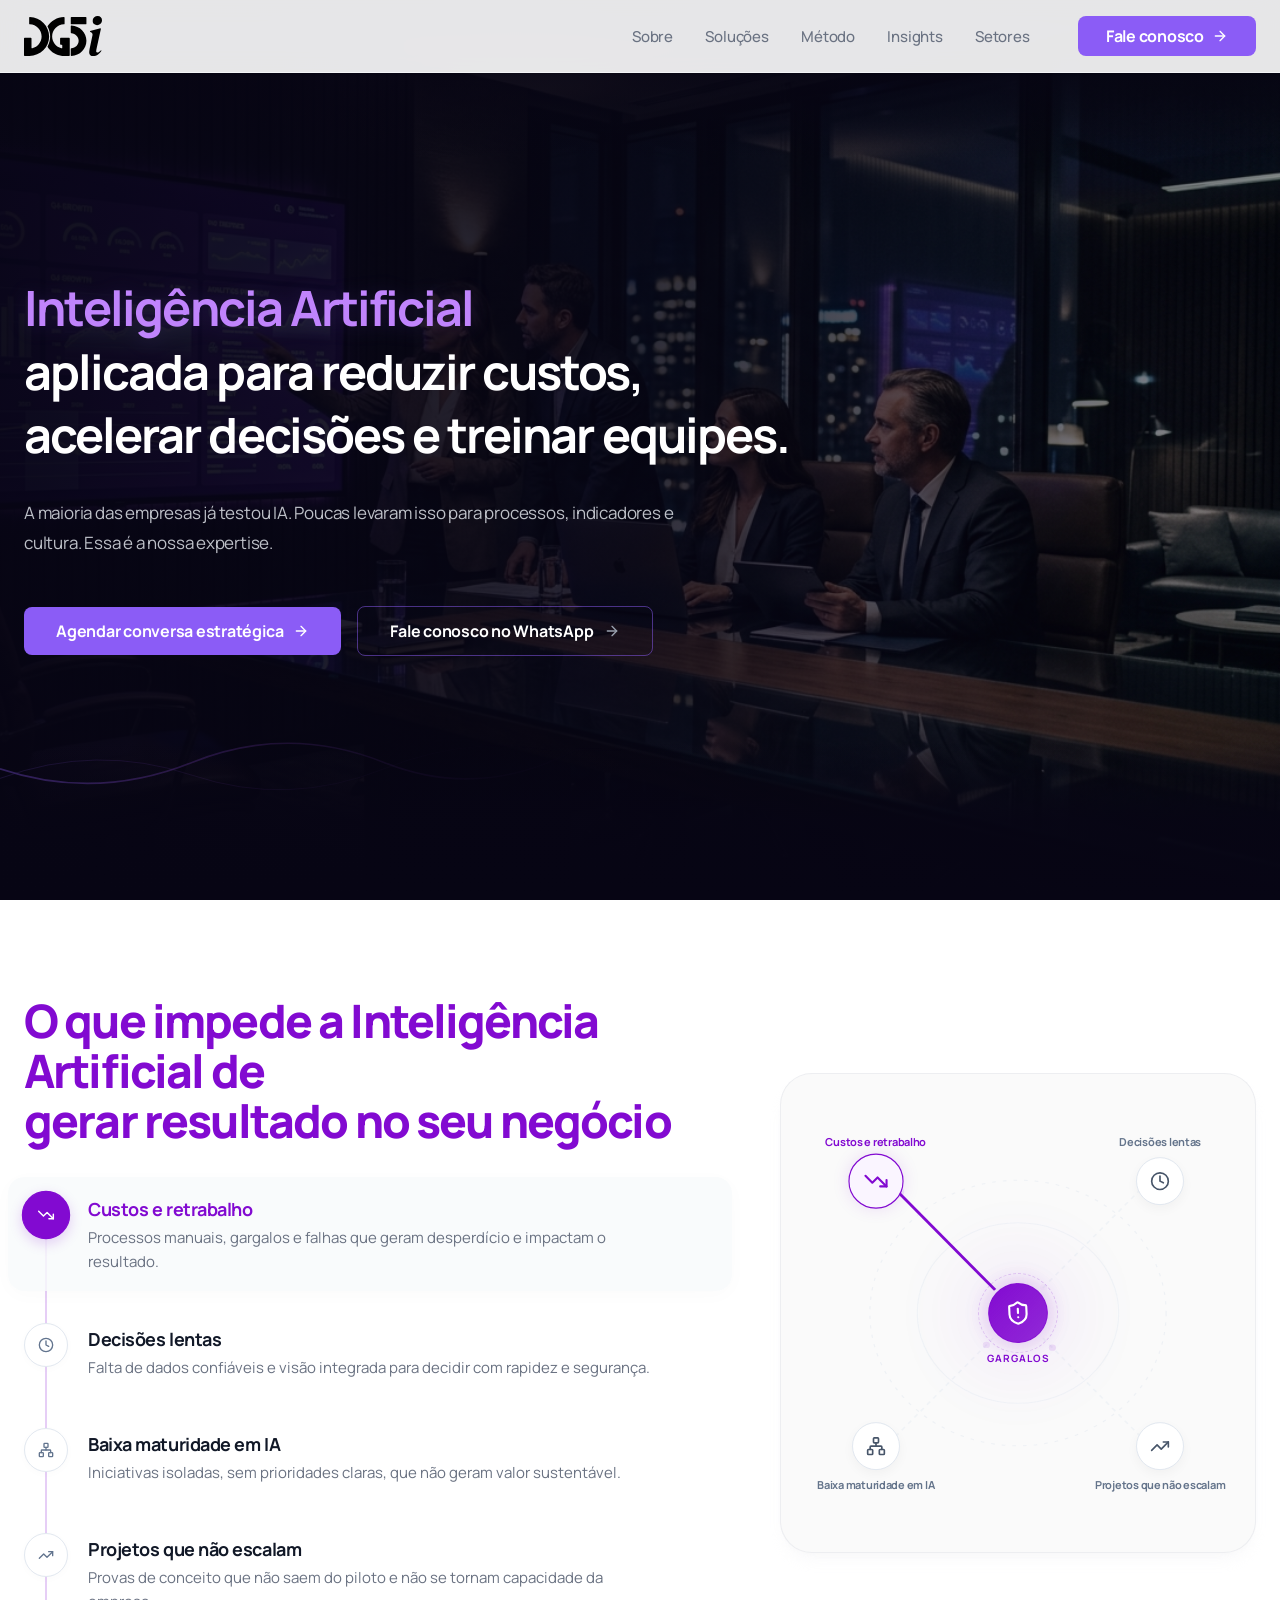
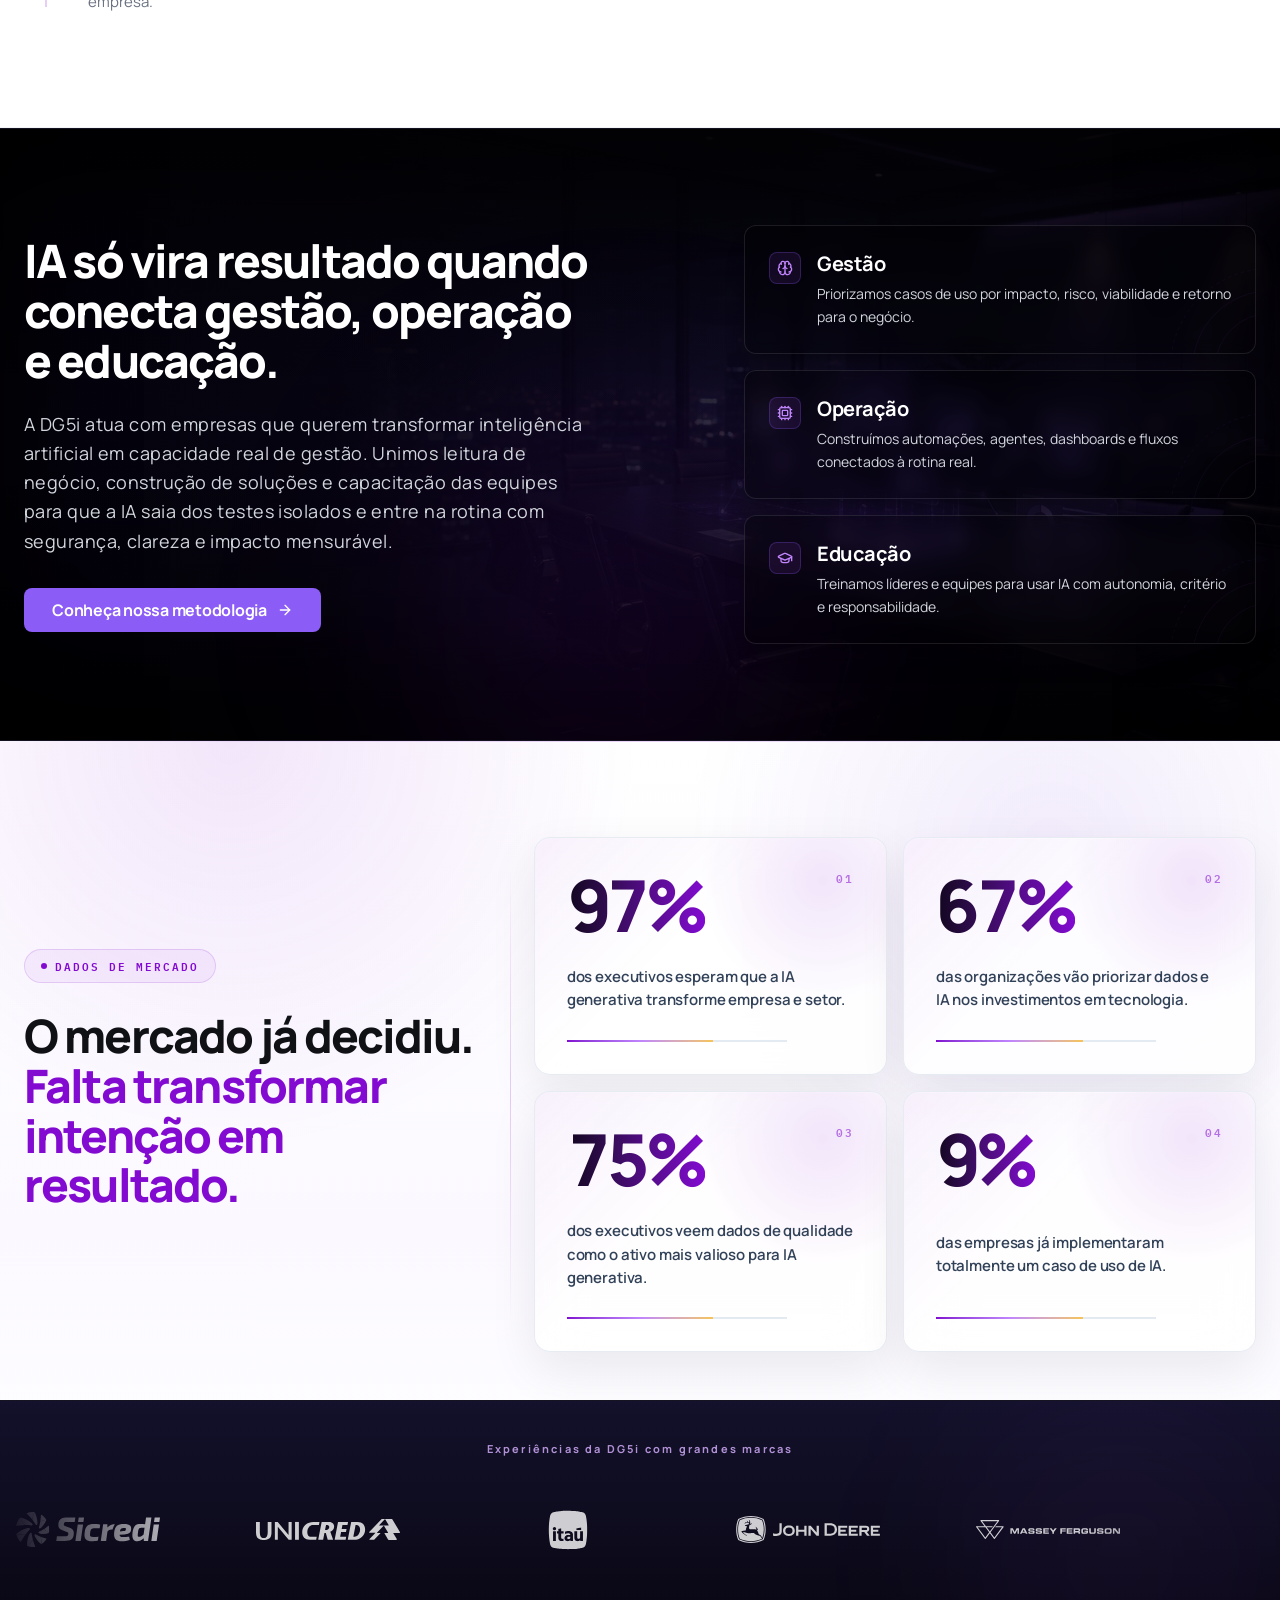
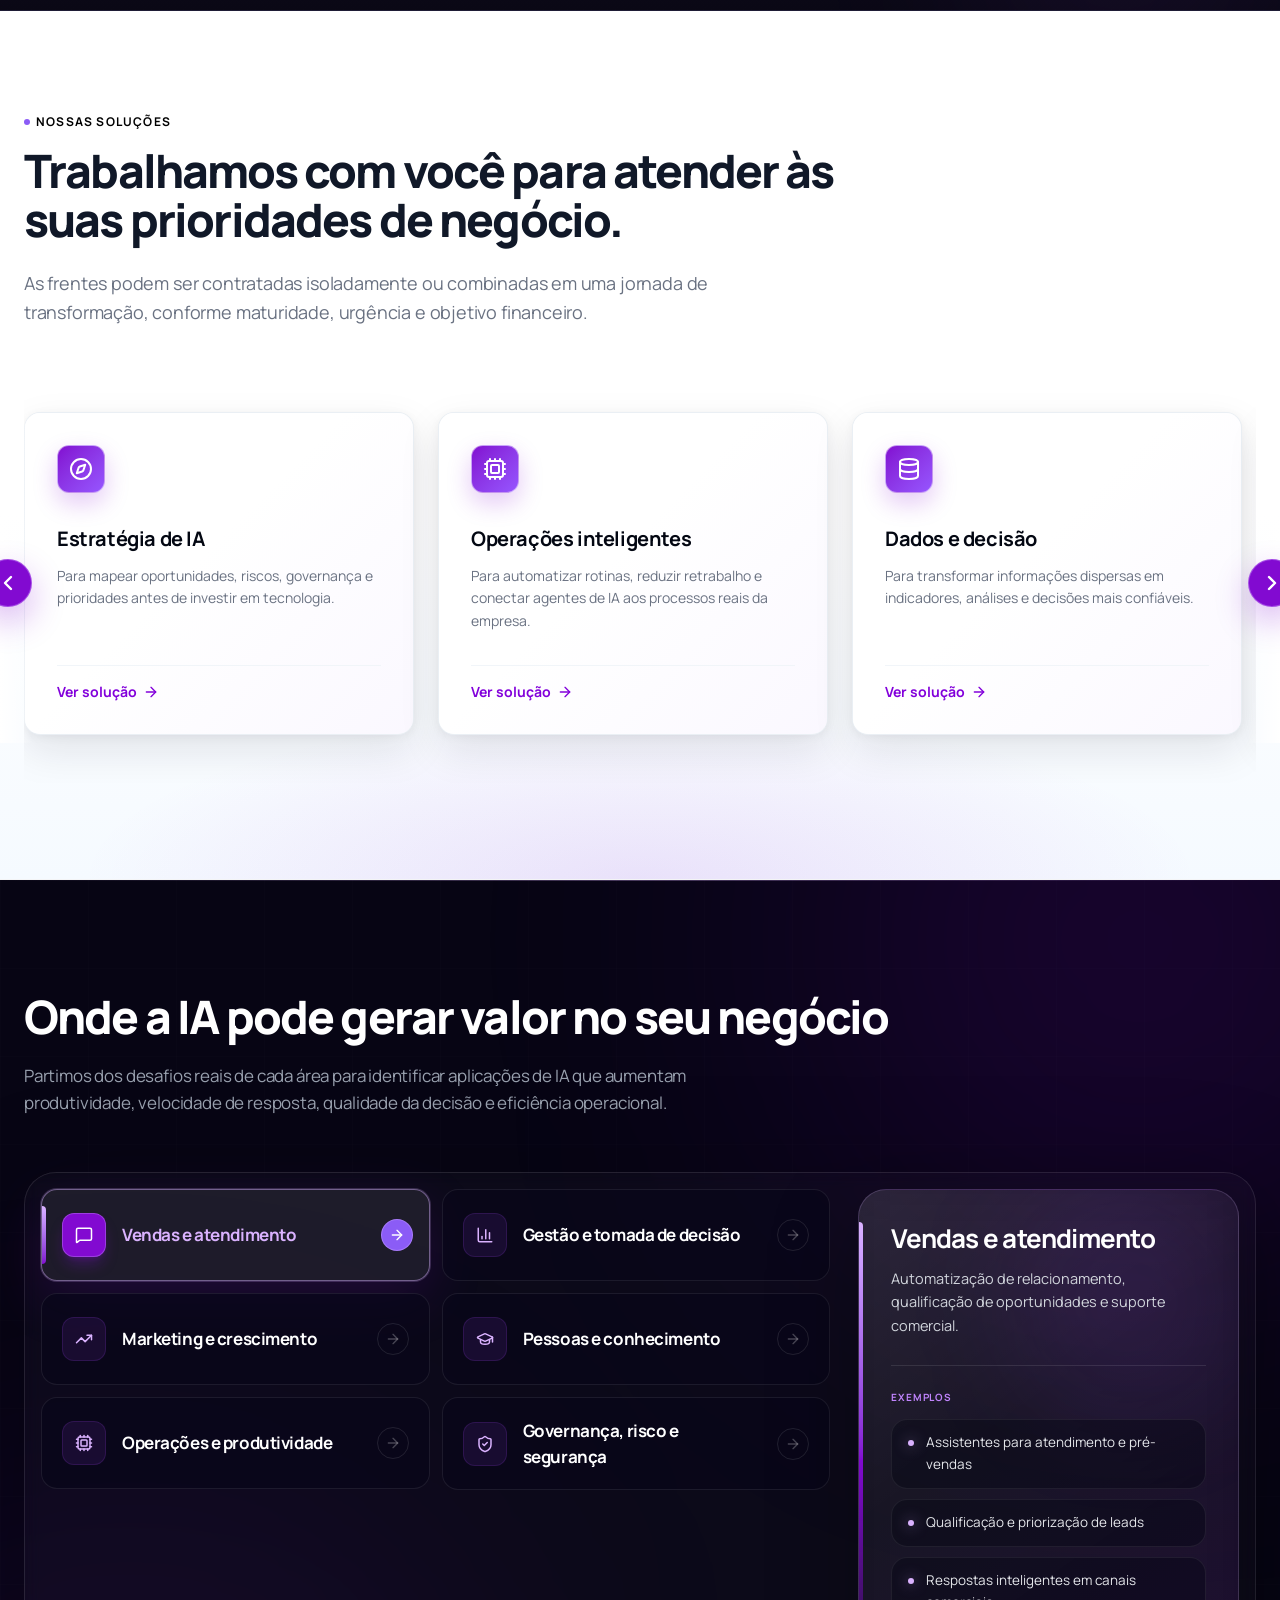
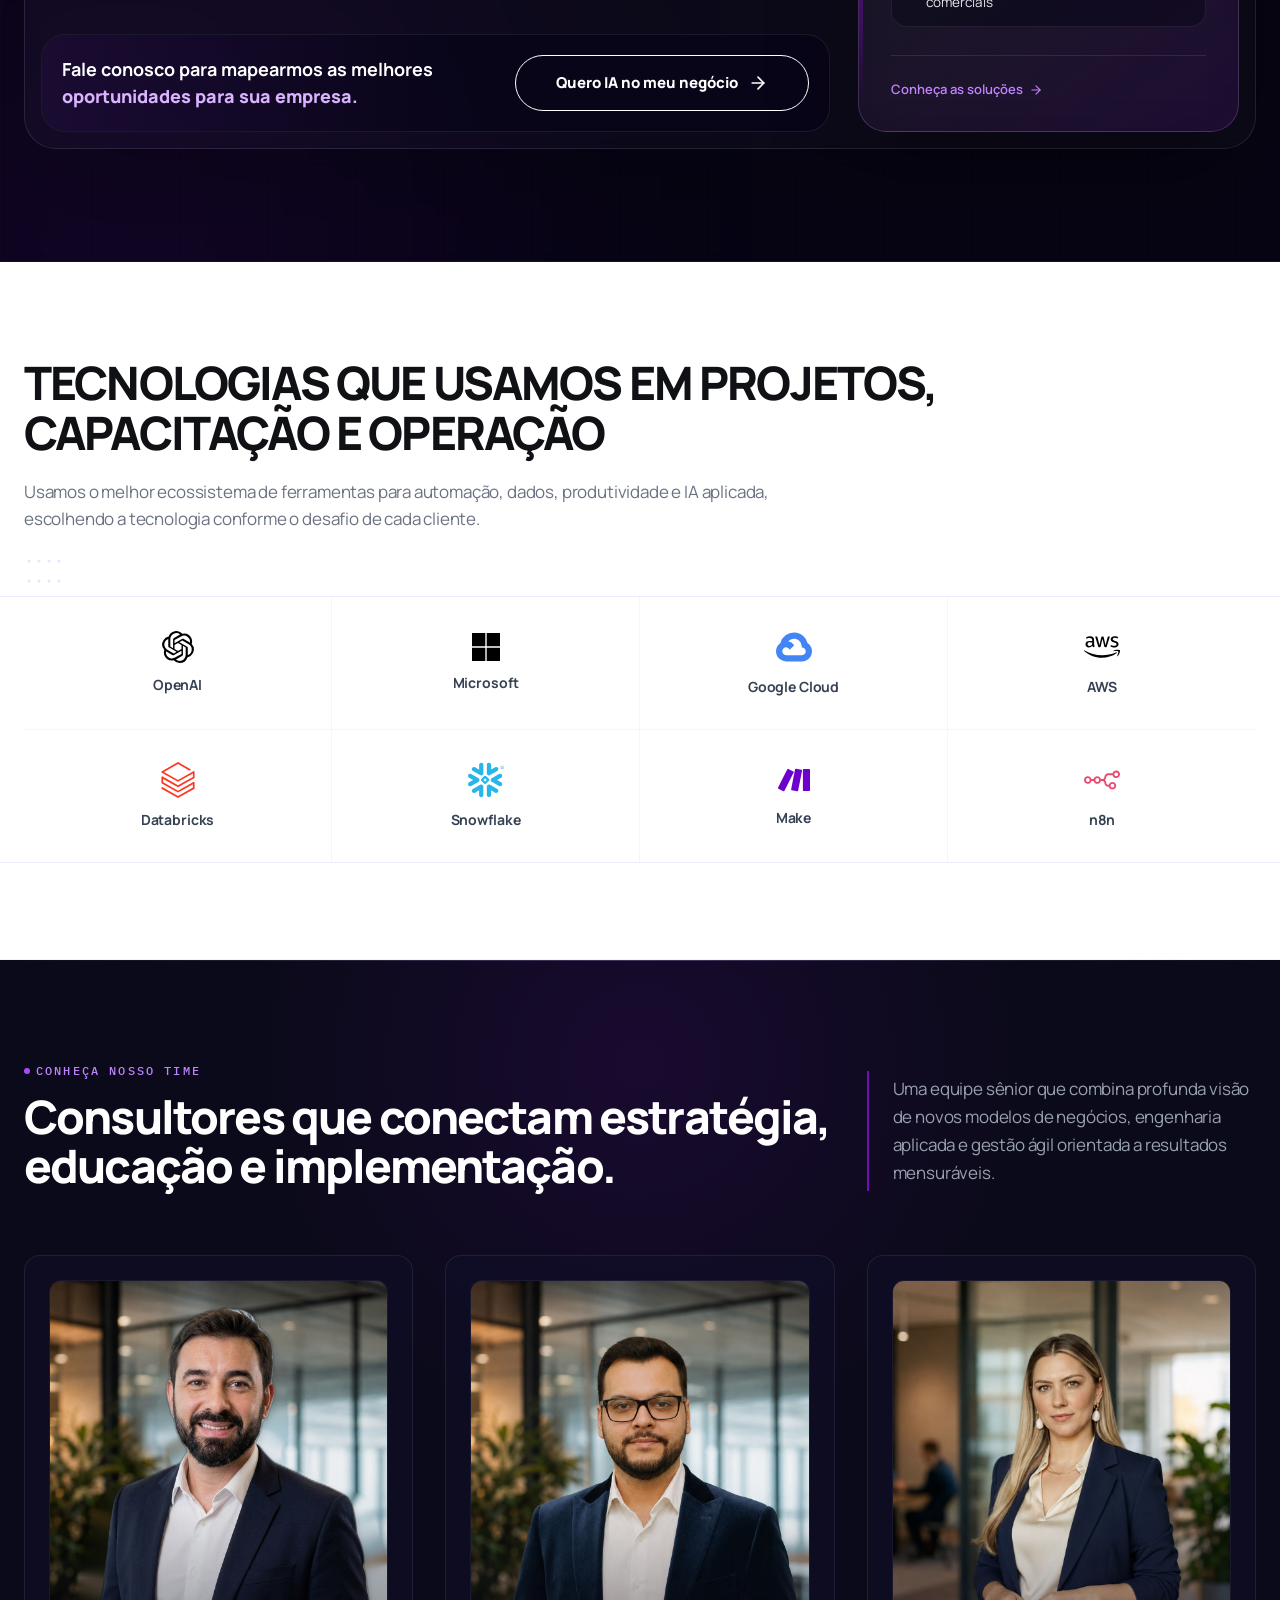
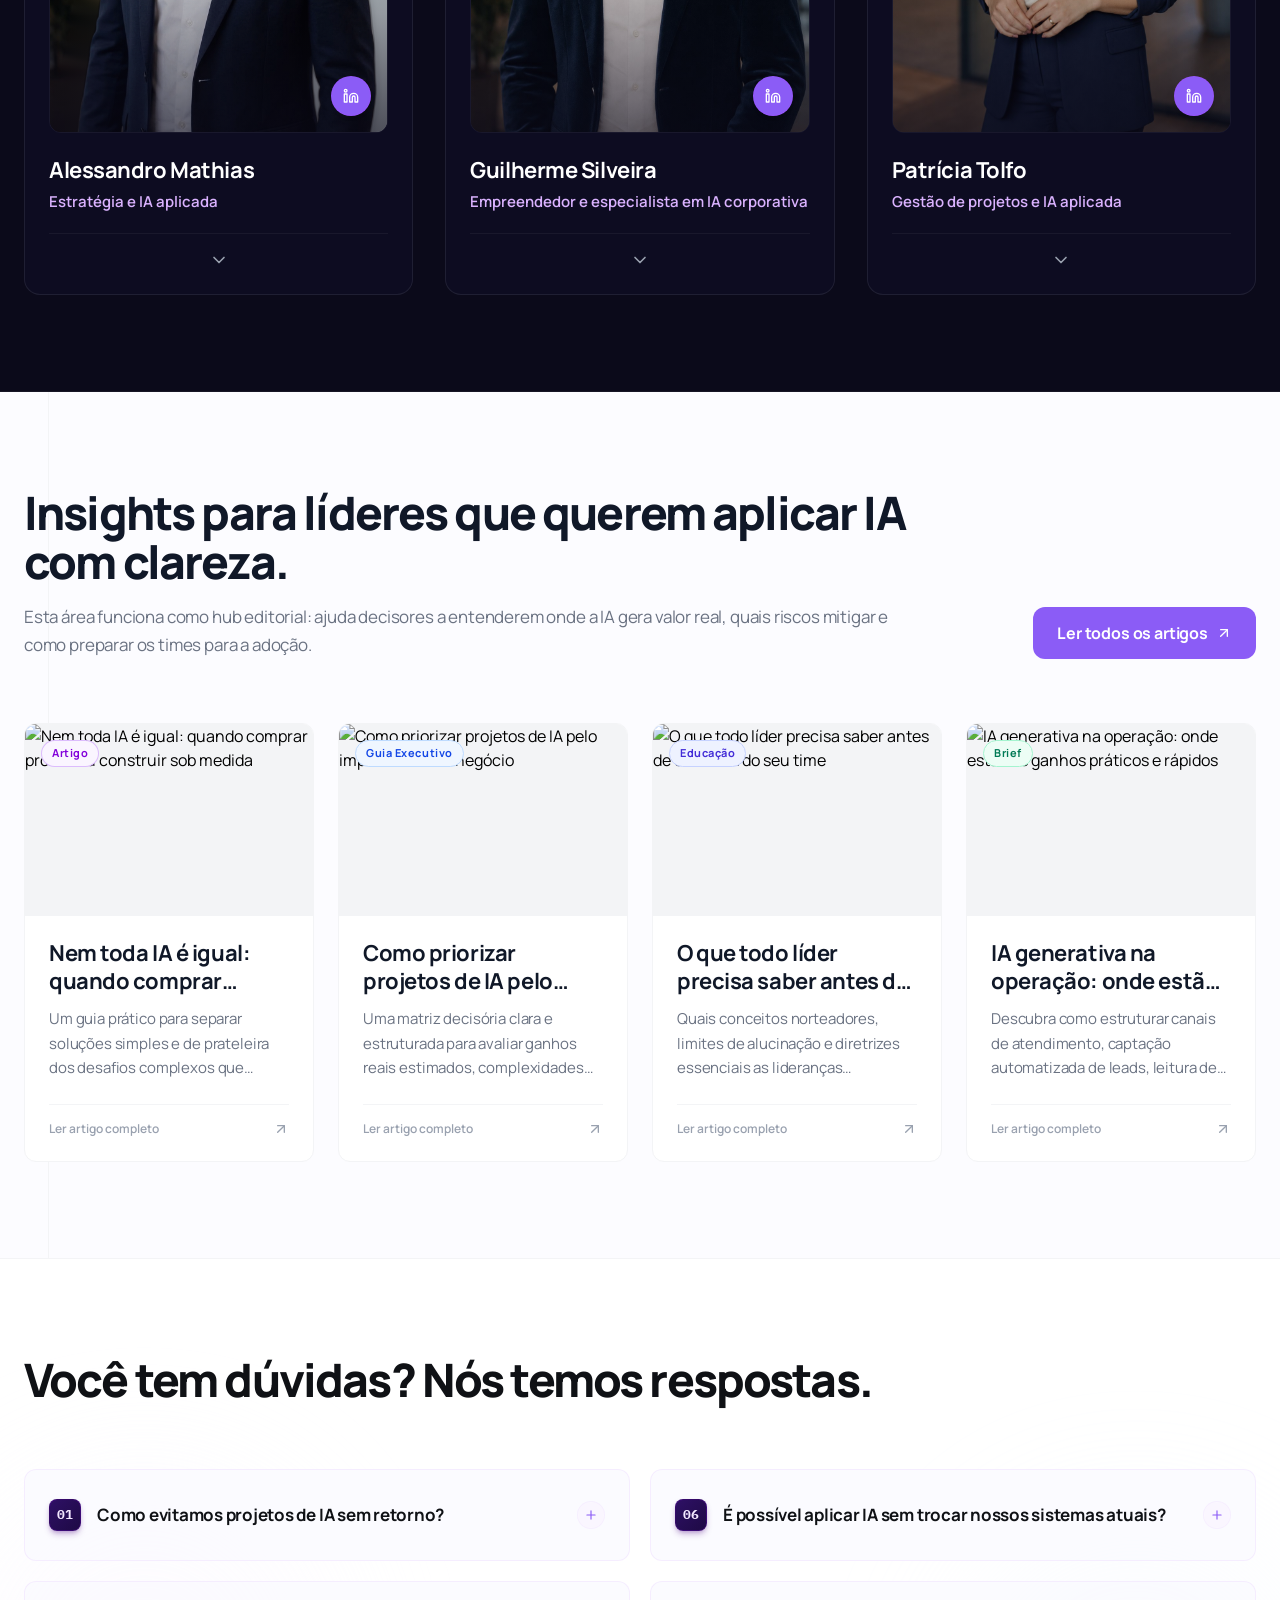
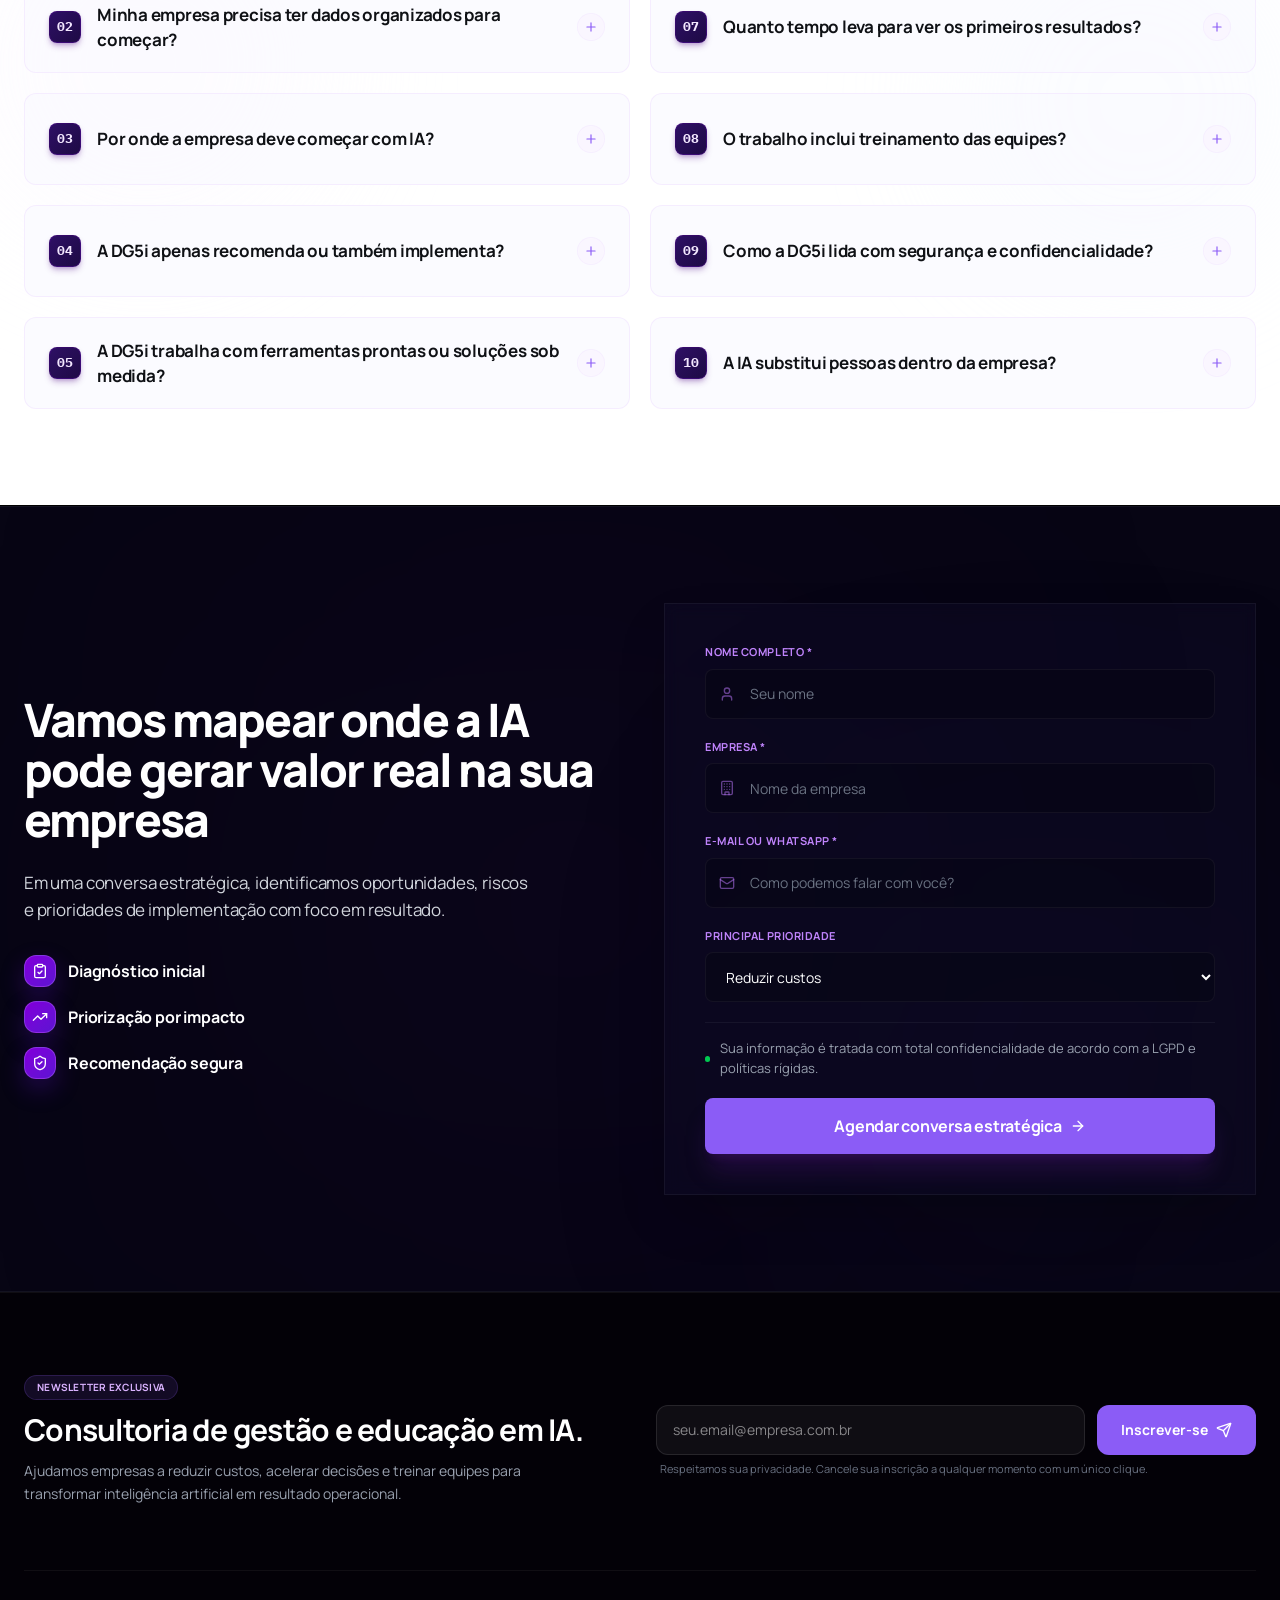
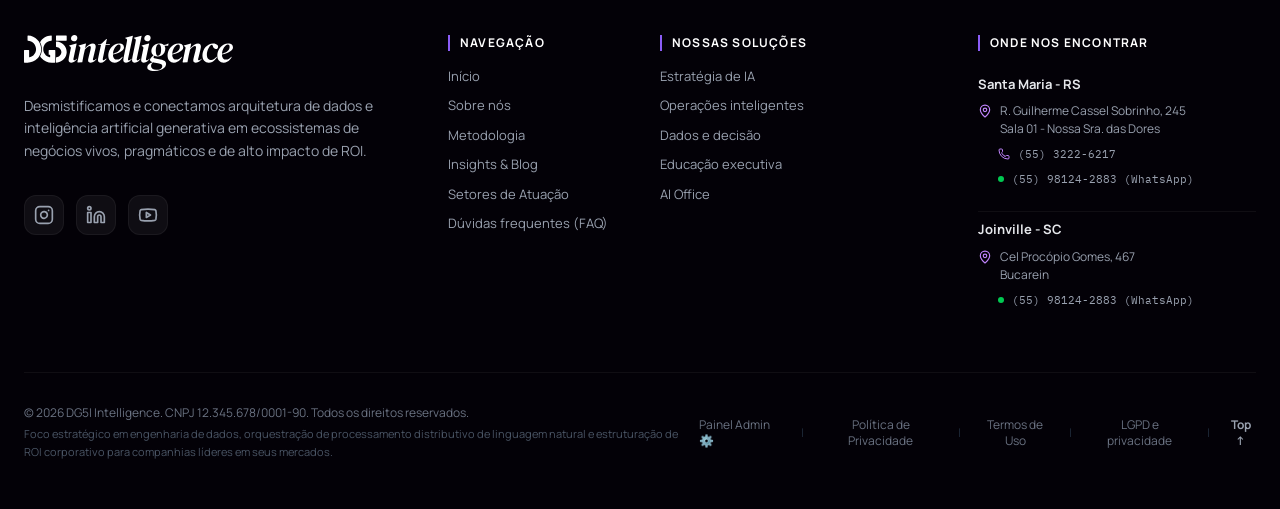
==== commit 2d0e5168: "Publish light metrics and title scale updates" ====
--- a/index.html
+++ b/index.html
@@ -6,8 +6,8 @@
     <meta name="description" content="A DG5I Intelligence ajuda sua empresa a reduzir custos, acelerar tomadas de decisão e capacitar equipes com a aplicação prática de Inteligência Artificial." />
     <meta name="robots" content="index, follow" />
     <title>DG5I Intelligence | Inteligência Artificial, Consultoria e Educação Corporativa</title>
-    <script type="module" crossorigin src="/assets/index-DTR92Etf.js"></script>
-    <link rel="stylesheet" crossorigin href="/assets/index-CTYzlpEy.css">
+    <script type="module" crossorigin src="/assets/index-OYE5xcaH.js"></script>
+    <link rel="stylesheet" crossorigin href="/assets/index-BKi1Xa1v.css">
   </head>
   <body>
     <div id="root"></div>
--- a/assets/index-BKi1Xa1v.css
+++ b/assets/index-BKi1Xa1v.css
@@ -0,0 +1 @@
+@import"https://fonts.googleapis.com/css2?family=IBM+Plex+Mono:wght@500&family=Manrope:wght@400;500;600;700;800&display=swap";/*! tailwindcss v4.3.1 | MIT License | https://tailwindcss.com */@layer properties{@supports (((-webkit-hyphens:none)) and (not (margin-trim:inline))) or ((-moz-orient:inline) and (not (color:rgb(from red r g b)))){*,:before,:after,::backdrop{--tw-translate-x:0;--tw-translate-y:0;--tw-translate-z:0;--tw-scale-x:1;--tw-scale-y:1;--tw-scale-z:1;--tw-rotate-x:initial;--tw-rotate-y:initial;--tw-rotate-z:initial;--tw-skew-x:initial;--tw-skew-y:initial;--tw-scroll-snap-strictness:proximity;--tw-space-y-reverse:0;--tw-divide-y-reverse:0;--tw-border-style:solid;--tw-gradient-position:initial;--tw-gradient-from:#0000;--tw-gradient-via:#0000;--tw-gradient-to:#0000;--tw-gradient-stops:initial;--tw-gradient-via-stops:initial;--tw-gradient-from-position:0%;--tw-gradient-via-position:50%;--tw-gradient-to-position:100%;--tw-leading:initial;--tw-font-weight:initial;--tw-tracking:initial;--tw-ordinal:initial;--tw-slashed-zero:initial;--tw-numeric-figure:initial;--tw-numeric-spacing:initial;--tw-numeric-fraction:initial;--tw-shadow:0 0 #0000;--tw-shadow-color:initial;--tw-shadow-alpha:100%;--tw-inset-shadow:0 0 #0000;--tw-inset-shadow-color:initial;--tw-inset-shadow-alpha:100%;--tw-ring-color:initial;--tw-ring-shadow:0 0 #0000;--tw-inset-ring-color:initial;--tw-inset-ring-shadow:0 0 #0000;--tw-ring-inset:initial;--tw-ring-offset-width:0px;--tw-ring-offset-color:#fff;--tw-ring-offset-shadow:0 0 #0000;--tw-outline-style:solid;--tw-blur:initial;--tw-brightness:initial;--tw-contrast:initial;--tw-grayscale:initial;--tw-hue-rotate:initial;--tw-invert:initial;--tw-opacity:initial;--tw-saturate:initial;--tw-sepia:initial;--tw-drop-shadow:initial;--tw-drop-shadow-color:initial;--tw-drop-shadow-alpha:100%;--tw-drop-shadow-size:initial;--tw-backdrop-blur:initial;--tw-backdrop-brightness:initial;--tw-backdrop-contrast:initial;--tw-backdrop-grayscale:initial;--tw-backdrop-hue-rotate:initial;--tw-backdrop-invert:initial;--tw-backdrop-opacity:initial;--tw-backdrop-saturate:initial;--tw-backdrop-sepia:initial;--tw-duration:initial}}}@layer theme{:root,:host{--font-sans:"Manrope", sans-serif;--font-mono:"IBM Plex Mono", monospace;--color-red-50:oklch(97.1% .013 17.38);--color-red-100:oklch(93.6% .032 17.717);--color-red-200:oklch(88.5% .062 18.334);--color-red-300:oklch(80.8% .114 19.571);--color-red-400:oklch(70.4% .191 22.216);--color-red-500:oklch(63.7% .237 25.331);--color-red-600:oklch(57.7% .245 27.325);--color-red-700:oklch(50.5% .213 27.518);--color-red-800:oklch(44.4% .177 26.899);--color-red-900:oklch(39.6% .141 25.723);--color-amber-50:oklch(98.7% .022 95.277);--color-amber-100:oklch(96.2% .059 95.617);--color-amber-200:oklch(92.4% .12 95.746);--color-amber-500:oklch(76.9% .188 70.08);--color-amber-700:oklch(55.5% .163 48.998);--color-amber-800:oklch(47.3% .137 46.201);--color-yellow-50:oklch(98.7% .026 102.212);--color-yellow-200:oklch(94.5% .129 101.54);--color-yellow-500:oklch(79.5% .184 86.047);--color-yellow-700:oklch(55.4% .135 66.442);--color-green-500:oklch(72.3% .219 149.579);--color-emerald-50:oklch(97.9% .021 166.113);--color-emerald-100:oklch(95% .052 163.051);--color-emerald-200:oklch(90.5% .093 164.15);--color-emerald-300:oklch(84.5% .143 164.978);--color-emerald-500:oklch(69.6% .17 162.48);--color-emerald-600:oklch(59.6% .145 163.225);--color-emerald-700:oklch(50.8% .118 165.612);--color-emerald-800:oklch(43.2% .095 166.913);--color-blue-50:oklch(97% .014 254.604);--color-blue-100:oklch(93.2% .032 255.585);--color-blue-200:oklch(88.2% .059 254.128);--color-blue-300:oklch(80.9% .105 251.813);--color-blue-400:oklch(70.7% .165 254.624);--color-blue-600:oklch(54.6% .245 262.881);--color-blue-700:oklch(48.8% .243 264.376);--color-blue-800:oklch(42.4% .199 265.638);--color-blue-900:oklch(37.9% .146 265.522);--color-blue-950:oklch(28.2% .091 267.935);--color-indigo-50:oklch(96.2% .018 272.314);--color-indigo-100:oklch(93% .034 272.788);--color-indigo-200:oklch(87% .065 274.039);--color-indigo-300:oklch(78.5% .115 274.713);--color-indigo-500:oklch(58.5% .233 277.117);--color-indigo-700:oklch(45.7% .24 277.023);--color-indigo-800:oklch(39.8% .195 277.366);--color-indigo-950:oklch(25.7% .09 281.288);--color-purple-50:oklch(97.7% .014 308.299);--color-purple-100:oklch(94.6% .033 307.174);--color-purple-200:oklch(90.2% .063 306.703);--color-purple-300:oklch(82.7% .119 306.383);--color-purple-400:oklch(71.4% .203 305.504);--color-purple-500:oklch(62.7% .265 303.9);--color-purple-600:oklch(55.8% .288 302.321);--color-purple-700:oklch(49.6% .265 301.924);--color-purple-800:oklch(43.8% .218 303.724);--color-purple-900:oklch(38.1% .176 304.987);--color-purple-950:oklch(29.1% .149 302.717);--color-rose-50:oklch(96.9% .015 12.422);--color-rose-100:oklch(94.1% .03 12.58);--color-rose-200:oklch(89.2% .058 10.001);--color-rose-700:oklch(51.4% .222 16.935);--color-rose-800:oklch(45.5% .188 13.697);--color-slate-50:oklch(98.4% .003 247.858);--color-slate-100:oklch(96.8% .007 247.896);--color-slate-200:oklch(92.9% .013 255.508);--color-slate-500:oklch(55.4% .046 257.417);--color-slate-700:oklch(37.2% .044 257.287);--color-slate-900:oklch(20.8% .042 265.755);--color-gray-50:oklch(98.5% .002 247.839);--color-gray-100:oklch(96.7% .003 264.542);--color-gray-200:oklch(92.8% .006 264.531);--color-gray-300:oklch(87.2% .01 258.338);--color-gray-400:oklch(70.7% .022 261.325);--color-gray-500:oklch(55.1% .027 264.364);--color-gray-600:oklch(44.6% .03 256.802);--color-gray-700:oklch(37.3% .034 259.733);--color-gray-800:oklch(27.8% .033 256.848);--color-gray-900:oklch(21% .034 264.665);--color-gray-950:oklch(13% .028 261.692);--color-black:#000;--color-white:#fff;--spacing:.25rem;--container-sm:24rem;--container-md:28rem;--container-lg:32rem;--container-xl:36rem;--container-2xl:42rem;--container-3xl:48rem;--container-4xl:56rem;--container-5xl:64rem;--container-6xl:72rem;--container-7xl:80rem;--text-xs:.75rem;--text-xs--line-height:calc(1 / .75);--text-sm:.875rem;--text-sm--line-height:calc(1.25 / .875);--text-base:1rem;--text-base--line-height: 1.5 ;--text-lg:1.125rem;--text-lg--line-height:calc(1.75 / 1.125);--text-xl:1.25rem;--text-xl--line-height:calc(1.75 / 1.25);--text-2xl:1.5rem;--text-2xl--line-height:calc(2 / 1.5);--text-3xl:1.875rem;--text-3xl--line-height: 1.2 ;--text-4xl:2.25rem;--text-4xl--line-height:calc(2.5 / 2.25);--text-6xl:3.75rem;--text-6xl--line-height:1;--text-9xl:8rem;--text-9xl--line-height:1;--font-weight-normal:400;--font-weight-medium:500;--font-weight-semibold:600;--font-weight-bold:700;--font-weight-extrabold:800;--font-weight-black:900;--tracking-tight:-.025em;--tracking-wide:.025em;--tracking-wider:.05em;--tracking-widest:.1em;--leading-tight:1.25;--leading-snug:1.375;--leading-normal:1.5;--leading-relaxed:1.625;--radius-md:.375rem;--radius-lg:.5rem;--radius-xl:.75rem;--radius-2xl:1rem;--radius-3xl:1.5rem;--animate-spin:spin 1s linear infinite;--animate-ping:ping 1s cubic-bezier(0, 0, .2, 1) infinite;--animate-pulse:pulse 2s cubic-bezier(.4, 0, .6, 1) infinite;--animate-bounce:bounce 1s infinite;--blur-sm:8px;--blur-md:12px;--blur-lg:16px;--blur-xl:24px;--blur-2xl:40px;--blur-3xl:64px;--default-transition-duration:.15s;--default-transition-timing-function:cubic-bezier(.4, 0, .2, 1);--default-font-family:var(--font-sans);--default-mono-font-family:var(--font-mono);--font-primary:"Manrope", sans-serif;--animate-marquee:marquee 60s linear infinite}}@layer base{*,:after,:before,::backdrop{box-sizing:border-box;border:0 solid;margin:0;padding:0}::file-selector-button{box-sizing:border-box;border:0 solid;margin:0;padding:0}html,:host{-webkit-text-size-adjust:100%;-moz-tab-size:4;tab-size:4;line-height:1.5;font-family:var(--default-font-family,ui-sans-serif, system-ui, sans-serif, "Apple Color Emoji", "Segoe UI Emoji", "Segoe UI Symbol", "Noto Color Emoji");font-feature-settings:var(--default-font-feature-settings,normal);font-variation-settings:var(--default-font-variation-settings,normal);-webkit-tap-highlight-color:transparent}hr{height:0;color:inherit;border-top-width:1px}abbr:where([title]){-webkit-text-decoration:underline dotted;text-decoration:underline dotted}h1,h2,h3,h4,h5,h6{font-size:inherit;font-weight:inherit}a{color:inherit;-webkit-text-decoration:inherit;text-decoration:inherit}b,strong{font-weight:bolder}code,kbd,samp,pre{font-family:var(--default-mono-font-family,ui-monospace, SFMono-Regular, Menlo, Monaco, Consolas, "Liberation Mono", "Courier New", monospace);font-feature-settings:var(--default-mono-font-feature-settings,normal);font-variation-settings:var(--default-mono-font-variation-settings,normal);font-size:1em}small{font-size:80%}sub,sup{vertical-align:baseline;font-size:75%;line-height:0;position:relative}sub{bottom:-.25em}sup{top:-.5em}table{text-indent:0;border-color:inherit;border-collapse:collapse}:-moz-focusring{outline:auto}progress{vertical-align:baseline}summary{display:list-item}ol,ul,menu{list-style:none}img,svg,video,canvas,audio,iframe,embed,object{vertical-align:middle;display:block}img,video{max-width:100%;height:auto}button,input,select,optgroup,textarea{font:inherit;font-feature-settings:inherit;font-variation-settings:inherit;letter-spacing:inherit;color:inherit;opacity:1;background-color:#0000;border-radius:0}::file-selector-button{font:inherit;font-feature-settings:inherit;font-variation-settings:inherit;letter-spacing:inherit;color:inherit;opacity:1;background-color:#0000;border-radius:0}:where(select:is([multiple],[size])) optgroup{font-weight:bolder}:where(select:is([multiple],[size])) optgroup option{padding-inline-start:20px}::file-selector-button{margin-inline-end:4px}::placeholder{opacity:1}@supports (not ((-webkit-appearance:-apple-pay-button))) or (contain-intrinsic-size:1px){::placeholder{color:currentColor}@supports (color:color-mix(in lab,red,red)){::placeholder{color:color-mix(in oklab,currentcolor 50%,transparent)}}}textarea{resize:vertical}::-webkit-search-decoration{-webkit-appearance:none}::-webkit-date-and-time-value{min-height:1lh;text-align:inherit}::-webkit-datetime-edit{display:inline-flex}::-webkit-datetime-edit-fields-wrapper{padding:0}::-webkit-datetime-edit{padding-block:0}::-webkit-datetime-edit-year-field{padding-block:0}::-webkit-datetime-edit-month-field{padding-block:0}::-webkit-datetime-edit-day-field{padding-block:0}::-webkit-datetime-edit-hour-field{padding-block:0}::-webkit-datetime-edit-minute-field{padding-block:0}::-webkit-datetime-edit-second-field{padding-block:0}::-webkit-datetime-edit-millisecond-field{padding-block:0}::-webkit-datetime-edit-meridiem-field{padding-block:0}::-webkit-calendar-picker-indicator{line-height:1}:-moz-ui-invalid{box-shadow:none}button,input:where([type=button],[type=reset],[type=submit]){-webkit-appearance:button;-moz-appearance:button;appearance:button}::file-selector-button{-webkit-appearance:button;-moz-appearance:button;appearance:button}::-webkit-inner-spin-button{height:auto}::-webkit-outer-spin-button{height:auto}[hidden]:where(:not([hidden=until-found])){display:none!important}}@layer components;@layer utilities{.pointer-events-none{pointer-events:none}.invisible{visibility:hidden}.visible{visibility:visible}.absolute{position:absolute}.fixed{position:fixed}.relative{position:relative}.-inset-1{inset:calc(var(--spacing) * -1)}.inset-0{top:0;right:0;bottom:0;left:0}.inset-x-0{inset-inline:0}.inset-x-6{inset-inline:calc(var(--spacing) * 6)}.inset-y-0{inset-block:0}.-top-3{top:calc(var(--spacing) * -3)}.-top-48{top:calc(var(--spacing) * -48)}.top-0{top:0}.top-1\/2{top:50%}.top-1\/4{top:25%}.top-3\.5{top:calc(var(--spacing) * 3.5)}.top-4{top:calc(var(--spacing) * 4)}.top-5{top:calc(var(--spacing) * 5)}.top-6{top:calc(var(--spacing) * 6)}.top-8{top:calc(var(--spacing) * 8)}.top-24{top:calc(var(--spacing) * 24)}.top-\[-260px\]{top:-260px}.top-\[20\%\]{top:20%}.top-\[50\%\]{top:50%}.top-\[58\%\]{top:58%}.top-\[80\%\]{top:80%}.top-full{top:100%}.-right-4{right:calc(var(--spacing) * -4)}.-right-5{right:calc(var(--spacing) * -5)}.-right-6{right:calc(var(--spacing) * -6)}.-right-8{right:calc(var(--spacing) * -8)}.-right-10{right:calc(var(--spacing) * -10)}.-right-12{right:calc(var(--spacing) * -12)}.right-0{right:0}.right-1{right:var(--spacing)}.right-3\.5{right:calc(var(--spacing) * 3.5)}.right-4{right:calc(var(--spacing) * 4)}.right-6{right:calc(var(--spacing) * 6)}.right-10{right:calc(var(--spacing) * 10)}.right-\[-180px\]{right:-180px}.-bottom-4{bottom:calc(var(--spacing) * -4)}.-bottom-5{bottom:calc(var(--spacing) * -5)}.-bottom-6{bottom:calc(var(--spacing) * -6)}.-bottom-8{bottom:calc(var(--spacing) * -8)}.-bottom-10{bottom:calc(var(--spacing) * -10)}.bottom-0{bottom:0}.bottom-1\/4{bottom:25%}.bottom-4{bottom:calc(var(--spacing) * 4)}.bottom-6{bottom:calc(var(--spacing) * 6)}.bottom-8{bottom:calc(var(--spacing) * 8)}.bottom-10{bottom:calc(var(--spacing) * 10)}.bottom-20{bottom:calc(var(--spacing) * 20)}.bottom-\[-260px\]{bottom:-260px}.-left-6{left:calc(var(--spacing) * -6)}.-left-12{left:calc(var(--spacing) * -12)}.-left-48{left:calc(var(--spacing) * -48)}.left-0{left:0}.left-1{left:var(--spacing)}.left-1\/2{left:50%}.left-1\/3{left:33.3333%}.left-1\/4{left:25%}.left-3\.5{left:calc(var(--spacing) * 3.5)}.left-4{left:calc(var(--spacing) * 4)}.left-6{left:calc(var(--spacing) * 6)}.left-12{left:calc(var(--spacing) * 12)}.left-\[-180px\]{left:-180px}.left-\[20\%\]{left:20%}.left-\[21px\]{left:21px}.left-\[50\%\]{left:50%}.left-\[80\%\]{left:80%}.-z-10{z-index:-10}.z-0{z-index:0}.z-10{z-index:10}.z-20{z-index:20}.z-30{z-index:30}.z-50{z-index:50}.z-\[999\]{z-index:999}.col-span-2{grid-column:span 2/span 2}.container{width:100%}@media(min-width:40rem){.container{max-width:40rem}}@media(min-width:48rem){.container{max-width:48rem}}@media(min-width:64rem){.container{max-width:64rem}}@media(min-width:80rem){.container{max-width:80rem}}@media(min-width:96rem){.container{max-width:96rem}}.m-auto{margin:auto}.-mx-4{margin-inline:calc(var(--spacing) * -4)}.-mx-6{margin-inline:calc(var(--spacing) * -6)}.mx-1{margin-inline:var(--spacing)}.mx-auto{margin-inline:auto}.my-6{margin-block:calc(var(--spacing) * 6)}.my-8{margin-block:calc(var(--spacing) * 8)}.my-12{margin-block:calc(var(--spacing) * 12)}.my-auto{margin-block:auto}.mt-0\.5{margin-top:calc(var(--spacing) * .5)}.mt-1{margin-top:var(--spacing)}.mt-1\.5{margin-top:calc(var(--spacing) * 1.5)}.mt-2{margin-top:calc(var(--spacing) * 2)}.mt-2\.5{margin-top:calc(var(--spacing) * 2.5)}.mt-3{margin-top:calc(var(--spacing) * 3)}.mt-3\.5{margin-top:calc(var(--spacing) * 3.5)}.mt-4{margin-top:calc(var(--spacing) * 4)}.mt-5{margin-top:calc(var(--spacing) * 5)}.mt-6{margin-top:calc(var(--spacing) * 6)}.mt-7{margin-top:calc(var(--spacing) * 7)}.mt-8{margin-top:calc(var(--spacing) * 8)}.mt-10{margin-top:calc(var(--spacing) * 10)}.mt-12{margin-top:calc(var(--spacing) * 12)}.mt-\[8px\]{margin-top:8px}.mt-auto{margin-top:auto}.mr-1{margin-right:var(--spacing)}.mb-1{margin-bottom:var(--spacing)}.mb-1\.5{margin-bottom:calc(var(--spacing) * 1.5)}.mb-2{margin-bottom:calc(var(--spacing) * 2)}.mb-3{margin-bottom:calc(var(--spacing) * 3)}.mb-3\.5{margin-bottom:calc(var(--spacing) * 3.5)}.mb-4{margin-bottom:calc(var(--spacing) * 4)}.mb-6{margin-bottom:calc(var(--spacing) * 6)}.mb-7{margin-bottom:calc(var(--spacing) * 7)}.mb-8{margin-bottom:calc(var(--spacing) * 8)}.mb-10{margin-bottom:calc(var(--spacing) * 10)}.mb-12{margin-bottom:calc(var(--spacing) * 12)}.mb-14{margin-bottom:calc(var(--spacing) * 14)}.mb-16{margin-bottom:calc(var(--spacing) * 16)}.ml-1{margin-left:var(--spacing)}.ml-4{margin-left:calc(var(--spacing) * 4)}.line-clamp-1{-webkit-line-clamp:1;-webkit-box-orient:vertical;display:-webkit-box;overflow:hidden}.line-clamp-2{-webkit-line-clamp:2;-webkit-box-orient:vertical;display:-webkit-box;overflow:hidden}.line-clamp-3{-webkit-line-clamp:3;-webkit-box-orient:vertical;display:-webkit-box;overflow:hidden}.block{display:block}.contents{display:contents}.flex{display:flex}.grid{display:grid}.hidden{display:none}.inline{display:inline}.inline-block{display:inline-block}.inline-flex{display:inline-flex}.aspect-\[3\/2\]{aspect-ratio:3/2}.aspect-\[3\/4\]{aspect-ratio:3/4}.aspect-\[4\/3\]{aspect-ratio:4/3}.aspect-\[16\/9\]{aspect-ratio:16/9}.aspect-\[16\/10\]{aspect-ratio:16/10}.h-0\.5{height:calc(var(--spacing) * .5)}.h-1{height:var(--spacing)}.h-1\.5{height:calc(var(--spacing) * 1.5)}.h-2{height:calc(var(--spacing) * 2)}.h-3{height:calc(var(--spacing) * 3)}.h-3\.5{height:calc(var(--spacing) * 3.5)}.h-4{height:calc(var(--spacing) * 4)}.h-4\.5{height:calc(var(--spacing) * 4.5)}.h-5{height:calc(var(--spacing) * 5)}.h-5\.5{height:calc(var(--spacing) * 5.5)}.h-6{height:calc(var(--spacing) * 6)}.h-7{height:calc(var(--spacing) * 7)}.h-8{height:calc(var(--spacing) * 8)}.h-9{height:calc(var(--spacing) * 9)}.h-10{height:calc(var(--spacing) * 10)}.h-11{height:calc(var(--spacing) * 11)}.h-12{height:calc(var(--spacing) * 12)}.h-14{height:calc(var(--spacing) * 14)}.h-16{height:calc(var(--spacing) * 16)}.h-20{height:calc(var(--spacing) * 20)}.h-28{height:calc(var(--spacing) * 28)}.h-32{height:calc(var(--spacing) * 32)}.h-40{height:calc(var(--spacing) * 40)}.h-48{height:calc(var(--spacing) * 48)}.h-56{height:calc(var(--spacing) * 56)}.h-80{height:calc(var(--spacing) * 80)}.h-96{height:calc(var(--spacing) * 96)}.h-\[2px\]{height:2px}.h-\[50px\]{height:50px}.h-\[115px\]{height:115px}.h-\[138px\]{height:138px}.h-\[256px\]{height:256px}.h-\[300px\]{height:300px}.h-\[480px\]{height:480px}.h-\[500px\]{height:500px}.h-\[600px\]{height:600px}.h-\[620px\]{height:620px}.h-\[640px\]{height:640px}.h-\[700px\]{height:700px}.h-auto{height:auto}.h-full{height:100%}.h-px{height:1px}.max-h-7{max-height:calc(var(--spacing) * 7)}.max-h-8{max-height:calc(var(--spacing) * 8)}.max-h-9{max-height:calc(var(--spacing) * 9)}.max-h-10{max-height:calc(var(--spacing) * 10)}.max-h-14{max-height:calc(var(--spacing) * 14)}.max-h-\[85vh\]{max-height:85vh}.max-h-\[300px\]{max-height:300px}.max-h-screen{max-height:100vh}.min-h-\[92px\]{min-height:92px}.min-h-\[128px\]{min-height:128px}.min-h-\[238px\]{min-height:238px}.min-h-\[300px\]{min-height:300px}.min-h-\[320px\]{min-height:320px}.min-h-\[350px\]{min-height:350px}.min-h-\[360px\]{min-height:360px}.min-h-\[500px\]{min-height:500px}.min-h-\[550px\]{min-height:550px}.min-h-screen{min-height:100vh}.w-1{width:var(--spacing)}.w-1\.5{width:calc(var(--spacing) * 1.5)}.w-1\/2{width:50%}.w-2{width:calc(var(--spacing) * 2)}.w-2\/3{width:66.6667%}.w-3{width:calc(var(--spacing) * 3)}.w-3\.5{width:calc(var(--spacing) * 3.5)}.w-4{width:calc(var(--spacing) * 4)}.w-4\.5{width:calc(var(--spacing) * 4.5)}.w-5{width:calc(var(--spacing) * 5)}.w-5\.5{width:calc(var(--spacing) * 5.5)}.w-6{width:calc(var(--spacing) * 6)}.w-7{width:calc(var(--spacing) * 7)}.w-8{width:calc(var(--spacing) * 8)}.w-9{width:calc(var(--spacing) * 9)}.w-10{width:calc(var(--spacing) * 10)}.w-11{width:calc(var(--spacing) * 11)}.w-12{width:calc(var(--spacing) * 12)}.w-14{width:calc(var(--spacing) * 14)}.w-16{width:calc(var(--spacing) * 16)}.w-20{width:calc(var(--spacing) * 20)}.w-28{width:calc(var(--spacing) * 28)}.w-32{width:calc(var(--spacing) * 32)}.w-36{width:calc(var(--spacing) * 36)}.w-40{width:calc(var(--spacing) * 40)}.w-56{width:calc(var(--spacing) * 56)}.w-80{width:calc(var(--spacing) * 80)}.w-96{width:calc(var(--spacing) * 96)}.w-\[1\.5px\]{width:1.5px}.w-\[82vw\]{width:82vw}.w-\[500px\]{width:500px}.w-\[600px\]{width:600px}.w-\[620px\]{width:620px}.w-\[640px\]{width:640px}.w-\[700px\]{width:700px}.w-auto{width:auto}.w-full{width:100%}.w-max{width:max-content}.w-px{width:1px}.max-w-2xl{max-width:var(--container-2xl)}.max-w-3xl{max-width:var(--container-3xl)}.max-w-4xl{max-width:var(--container-4xl)}.max-w-5xl{max-width:var(--container-5xl)}.max-w-6xl{max-width:var(--container-6xl)}.max-w-7xl{max-width:var(--container-7xl)}.max-w-\[20rem\]{max-width:20rem}.max-w-\[130px\]{max-width:130px}.max-w-\[140px\]{max-width:140px}.max-w-\[150px\]{max-width:150px}.max-w-\[220px\]{max-width:220px}.max-w-\[1120px\]{max-width:1120px}.max-w-full{max-width:100%}.max-w-lg{max-width:var(--container-lg)}.max-w-md{max-width:var(--container-md)}.max-w-none{max-width:none}.max-w-sm{max-width:var(--container-sm)}.max-w-xl{max-width:var(--container-xl)}.min-w-0{min-width:0}.min-w-full{min-width:100%}.flex-1{flex:1}.flex-shrink-0,.shrink-0{flex-shrink:0}.flex-grow{flex-grow:1}.-translate-x-1\/2{--tw-translate-x: -50% ;translate:var(--tw-translate-x) var(--tw-translate-y)}.translate-x-1{--tw-translate-x:var(--spacing);translate:var(--tw-translate-x) var(--tw-translate-y)}.-translate-y-1\/2{--tw-translate-y: -50% ;translate:var(--tw-translate-x) var(--tw-translate-y)}.scale-110{--tw-scale-x:110%;--tw-scale-y:110%;--tw-scale-z:110%;scale:var(--tw-scale-x) var(--tw-scale-y)}.scale-125{--tw-scale-x:125%;--tw-scale-y:125%;--tw-scale-z:125%;scale:var(--tw-scale-x) var(--tw-scale-y)}.rotate-180{rotate:180deg}.transform{transform:var(--tw-rotate-x,) var(--tw-rotate-y,) var(--tw-rotate-z,) var(--tw-skew-x,) var(--tw-skew-y,)}.animate-bounce{animation:var(--animate-bounce)}.animate-marquee{animation:var(--animate-marquee)}.animate-ping{animation:var(--animate-ping)}.animate-pulse{animation:var(--animate-pulse)}.animate-spin{animation:var(--animate-spin)}.cursor-default{cursor:default}.cursor-pointer{cursor:pointer}.snap-x{scroll-snap-type:x var(--tw-scroll-snap-strictness)}.snap-mandatory{--tw-scroll-snap-strictness:mandatory}.snap-start{scroll-snap-align:start}.scroll-mt-28{scroll-margin-top:calc(var(--spacing) * 28)}.\[scrollbar-width\:none\],.scrollbar-none{scrollbar-width:none}.list-decimal{list-style-type:decimal}.list-disc{list-style-type:disc}.list-none{list-style-type:none}.grid-cols-1{grid-template-columns:repeat(1,minmax(0,1fr))}.grid-cols-2{grid-template-columns:repeat(2,minmax(0,1fr))}.grid-cols-3{grid-template-columns:repeat(3,minmax(0,1fr))}.flex-col{flex-direction:column}.flex-wrap{flex-wrap:wrap}.items-baseline{align-items:baseline}.items-center{align-items:center}.items-end{align-items:flex-end}.items-start{align-items:flex-start}.items-stretch{align-items:stretch}.justify-between{justify-content:space-between}.justify-center{justify-content:center}.justify-end{justify-content:flex-end}.justify-start{justify-content:flex-start}.gap-1{gap:var(--spacing)}.gap-1\.5{gap:calc(var(--spacing) * 1.5)}.gap-2{gap:calc(var(--spacing) * 2)}.gap-2\.5{gap:calc(var(--spacing) * 2.5)}.gap-3{gap:calc(var(--spacing) * 3)}.gap-3\.5{gap:calc(var(--spacing) * 3.5)}.gap-4{gap:calc(var(--spacing) * 4)}.gap-5{gap:calc(var(--spacing) * 5)}.gap-6{gap:calc(var(--spacing) * 6)}.gap-8{gap:calc(var(--spacing) * 8)}.gap-10{gap:calc(var(--spacing) * 10)}.gap-12{gap:calc(var(--spacing) * 12)}.gap-16{gap:calc(var(--spacing) * 16)}:where(.space-y-1>:not(:last-child)){--tw-space-y-reverse:0;margin-block-start:calc(var(--spacing) * var(--tw-space-y-reverse));margin-block-end:calc(var(--spacing) * calc(1 - var(--tw-space-y-reverse)))}:where(.space-y-1\.5>:not(:last-child)){--tw-space-y-reverse:0;margin-block-start:calc(calc(var(--spacing) * 1.5) * var(--tw-space-y-reverse));margin-block-end:calc(calc(var(--spacing) * 1.5) * calc(1 - var(--tw-space-y-reverse)))}:where(.space-y-2>:not(:last-child)){--tw-space-y-reverse:0;margin-block-start:calc(calc(var(--spacing) * 2) * var(--tw-space-y-reverse));margin-block-end:calc(calc(var(--spacing) * 2) * calc(1 - var(--tw-space-y-reverse)))}:where(.space-y-2\.5>:not(:last-child)){--tw-space-y-reverse:0;margin-block-start:calc(calc(var(--spacing) * 2.5) * var(--tw-space-y-reverse));margin-block-end:calc(calc(var(--spacing) * 2.5) * calc(1 - var(--tw-space-y-reverse)))}:where(.space-y-3>:not(:last-child)){--tw-space-y-reverse:0;margin-block-start:calc(calc(var(--spacing) * 3) * var(--tw-space-y-reverse));margin-block-end:calc(calc(var(--spacing) * 3) * calc(1 - var(--tw-space-y-reverse)))}:where(.space-y-3\.5>:not(:last-child)){--tw-space-y-reverse:0;margin-block-start:calc(calc(var(--spacing) * 3.5) * var(--tw-space-y-reverse));margin-block-end:calc(calc(var(--spacing) * 3.5) * calc(1 - var(--tw-space-y-reverse)))}:where(.space-y-4>:not(:last-child)){--tw-space-y-reverse:0;margin-block-start:calc(calc(var(--spacing) * 4) * var(--tw-space-y-reverse));margin-block-end:calc(calc(var(--spacing) * 4) * calc(1 - var(--tw-space-y-reverse)))}:where(.space-y-5>:not(:last-child)){--tw-space-y-reverse:0;margin-block-start:calc(calc(var(--spacing) * 5) * var(--tw-space-y-reverse));margin-block-end:calc(calc(var(--spacing) * 5) * calc(1 - var(--tw-space-y-reverse)))}:where(.space-y-6>:not(:last-child)){--tw-space-y-reverse:0;margin-block-start:calc(calc(var(--spacing) * 6) * var(--tw-space-y-reverse));margin-block-end:calc(calc(var(--spacing) * 6) * calc(1 - var(--tw-space-y-reverse)))}:where(.space-y-8>:not(:last-child)){--tw-space-y-reverse:0;margin-block-start:calc(calc(var(--spacing) * 8) * var(--tw-space-y-reverse));margin-block-end:calc(calc(var(--spacing) * 8) * calc(1 - var(--tw-space-y-reverse)))}:where(.space-y-12>:not(:last-child)){--tw-space-y-reverse:0;margin-block-start:calc(calc(var(--spacing) * 12) * var(--tw-space-y-reverse));margin-block-end:calc(calc(var(--spacing) * 12) * calc(1 - var(--tw-space-y-reverse)))}.gap-x-4{column-gap:calc(var(--spacing) * 4)}.gap-y-2{row-gap:calc(var(--spacing) * 2)}:where(.divide-y>:not(:last-child)){--tw-divide-y-reverse:0;border-bottom-style:var(--tw-border-style);border-top-style:var(--tw-border-style);border-top-width:calc(1px * var(--tw-divide-y-reverse));border-bottom-width:calc(1px * calc(1 - var(--tw-divide-y-reverse)))}:where(.divide-gray-200>:not(:last-child)){border-color:var(--color-gray-200)}.self-end{align-self:flex-end}.truncate{text-overflow:ellipsis;white-space:nowrap;overflow:hidden}.overflow-hidden{overflow:hidden}.overflow-x-auto{overflow-x:auto}.overflow-x-hidden{overflow-x:hidden}.overflow-y-auto{overflow-y:auto}.scroll-smooth{scroll-behavior:smooth}.rounded{border-radius:.25rem}.rounded-2xl{border-radius:var(--radius-2xl)}.rounded-3xl{border-radius:var(--radius-3xl)}.rounded-\[2\.6rem\]{border-radius:2.6rem}.rounded-\[2rem\]{border-radius:2rem}.rounded-\[24px\]{border-radius:24px}.rounded-\[28px\]{border-radius:28px}.rounded-\[32px\]{border-radius:32px}.rounded-full{border-radius:3.40282e38px}.rounded-lg{border-radius:var(--radius-lg)}.rounded-xl{border-radius:var(--radius-xl)}.rounded-l-md{border-top-left-radius:var(--radius-md);border-bottom-left-radius:var(--radius-md)}.rounded-r-full{border-top-right-radius:3.40282e38px;border-bottom-right-radius:3.40282e38px}.border{border-style:var(--tw-border-style);border-width:1px}.border-2{border-style:var(--tw-border-style);border-width:2px}.border-y{border-block-style:var(--tw-border-style);border-block-width:1px}.border-t{border-top-style:var(--tw-border-style);border-top-width:1px}.border-r{border-right-style:var(--tw-border-style);border-right-width:1px}.border-b{border-bottom-style:var(--tw-border-style);border-bottom-width:1px}.border-l{border-left-style:var(--tw-border-style);border-left-width:1px}.border-l-2{border-left-style:var(--tw-border-style);border-left-width:2px}.border-l-4{border-left-style:var(--tw-border-style);border-left-width:4px}.border-dashed{--tw-border-style:dashed;border-style:dashed}.border-\[\#5d12d2\]{border-color:#5d12d2}.border-\[\#5d12d2\]\/20{border-color:#5d12d233}.border-\[\#8b5cf6\]\/30{border-color:#8b5cf64d}.border-\[\#820ad1\]\/15{border-color:#820ad126}.border-amber-200{border-color:var(--color-amber-200)}.border-amber-200\/50{border-color:#fee68580}@supports (color:color-mix(in lab,red,red)){.border-amber-200\/50{border-color:color-mix(in oklab,var(--color-amber-200) 50%,transparent)}}.border-blue-200{border-color:var(--color-blue-200)}.border-blue-200\/20{border-color:#bedbff33}@supports (color:color-mix(in lab,red,red)){.border-blue-200\/20{border-color:color-mix(in oklab,var(--color-blue-200) 20%,transparent)}}.border-blue-200\/50{border-color:#bedbff80}@supports (color:color-mix(in lab,red,red)){.border-blue-200\/50{border-color:color-mix(in oklab,var(--color-blue-200) 50%,transparent)}}.border-emerald-200{border-color:var(--color-emerald-200)}.border-emerald-200\/50{border-color:#a4f4cf80}@supports (color:color-mix(in lab,red,red)){.border-emerald-200\/50{border-color:color-mix(in oklab,var(--color-emerald-200) 50%,transparent)}}.border-emerald-500\/20{border-color:#00bb7f33}@supports (color:color-mix(in lab,red,red)){.border-emerald-500\/20{border-color:color-mix(in oklab,var(--color-emerald-500) 20%,transparent)}}.border-gray-100{border-color:var(--color-gray-100)}.border-gray-200{border-color:var(--color-gray-200)}.border-gray-200\/50{border-color:#e5e7eb80}@supports (color:color-mix(in lab,red,red)){.border-gray-200\/50{border-color:color-mix(in oklab,var(--color-gray-200) 50%,transparent)}}.border-gray-200\/60{border-color:#e5e7eb99}@supports (color:color-mix(in lab,red,red)){.border-gray-200\/60{border-color:color-mix(in oklab,var(--color-gray-200) 60%,transparent)}}.border-gray-200\/80{border-color:#e5e7ebcc}@supports (color:color-mix(in lab,red,red)){.border-gray-200\/80{border-color:color-mix(in oklab,var(--color-gray-200) 80%,transparent)}}.border-indigo-200{border-color:var(--color-indigo-200)}.border-indigo-200\/50{border-color:#c7d2ff80}@supports (color:color-mix(in lab,red,red)){.border-indigo-200\/50{border-color:color-mix(in oklab,var(--color-indigo-200) 50%,transparent)}}.border-purple-50{border-color:var(--color-purple-50)}.border-purple-100{border-color:var(--color-purple-100)}.border-purple-100\/40{border-color:#f3e8ff66}@supports (color:color-mix(in lab,red,red)){.border-purple-100\/40{border-color:color-mix(in oklab,var(--color-purple-100) 40%,transparent)}}.border-purple-100\/50{border-color:#f3e8ff80}@supports (color:color-mix(in lab,red,red)){.border-purple-100\/50{border-color:color-mix(in oklab,var(--color-purple-100) 50%,transparent)}}.border-purple-100\/75{border-color:#f3e8ffbf}@supports (color:color-mix(in lab,red,red)){.border-purple-100\/75{border-color:color-mix(in oklab,var(--color-purple-100) 75%,transparent)}}.border-purple-200{border-color:var(--color-purple-200)}.border-purple-200\/20{border-color:#e9d5ff33}@supports (color:color-mix(in lab,red,red)){.border-purple-200\/20{border-color:color-mix(in oklab,var(--color-purple-200) 20%,transparent)}}.border-purple-200\/40{border-color:#e9d5ff66}@supports (color:color-mix(in lab,red,red)){.border-purple-200\/40{border-color:color-mix(in oklab,var(--color-purple-200) 40%,transparent)}}.border-purple-200\/50{border-color:#e9d5ff80}@supports (color:color-mix(in lab,red,red)){.border-purple-200\/50{border-color:color-mix(in oklab,var(--color-purple-200) 50%,transparent)}}.border-purple-300{border-color:var(--color-purple-300)}.border-purple-300\/20{border-color:#d9b3ff33}@supports (color:color-mix(in lab,red,red)){.border-purple-300\/20{border-color:color-mix(in oklab,var(--color-purple-300) 20%,transparent)}}.border-purple-300\/25{border-color:#d9b3ff40}@supports (color:color-mix(in lab,red,red)){.border-purple-300\/25{border-color:color-mix(in oklab,var(--color-purple-300) 25%,transparent)}}.border-purple-300\/30{border-color:#d9b3ff4d}@supports (color:color-mix(in lab,red,red)){.border-purple-300\/30{border-color:color-mix(in oklab,var(--color-purple-300) 30%,transparent)}}.border-purple-300\/35{border-color:#d9b3ff59}@supports (color:color-mix(in lab,red,red)){.border-purple-300\/35{border-color:color-mix(in oklab,var(--color-purple-300) 35%,transparent)}}.border-purple-300\/40{border-color:#d9b3ff66}@supports (color:color-mix(in lab,red,red)){.border-purple-300\/40{border-color:color-mix(in oklab,var(--color-purple-300) 40%,transparent)}}.border-purple-300\/45{border-color:#d9b3ff73}@supports (color:color-mix(in lab,red,red)){.border-purple-300\/45{border-color:color-mix(in oklab,var(--color-purple-300) 45%,transparent)}}.border-purple-400{border-color:var(--color-purple-400)}.border-purple-500{border-color:var(--color-purple-500)}.border-purple-500\/10{border-color:#ac4bff1a}@supports (color:color-mix(in lab,red,red)){.border-purple-500\/10{border-color:color-mix(in oklab,var(--color-purple-500) 10%,transparent)}}.border-purple-500\/15{border-color:#ac4bff26}@supports (color:color-mix(in lab,red,red)){.border-purple-500\/15{border-color:color-mix(in oklab,var(--color-purple-500) 15%,transparent)}}.border-purple-500\/20{border-color:#ac4bff33}@supports (color:color-mix(in lab,red,red)){.border-purple-500\/20{border-color:color-mix(in oklab,var(--color-purple-500) 20%,transparent)}}.border-purple-500\/30{border-color:#ac4bff4d}@supports (color:color-mix(in lab,red,red)){.border-purple-500\/30{border-color:color-mix(in oklab,var(--color-purple-500) 30%,transparent)}}.border-purple-500\/50{border-color:#ac4bff80}@supports (color:color-mix(in lab,red,red)){.border-purple-500\/50{border-color:color-mix(in oklab,var(--color-purple-500) 50%,transparent)}}.border-purple-600{border-color:var(--color-purple-600)}.border-purple-700\/20{border-color:#8200da33}@supports (color:color-mix(in lab,red,red)){.border-purple-700\/20{border-color:color-mix(in oklab,var(--color-purple-700) 20%,transparent)}}.border-purple-800{border-color:var(--color-purple-800)}.border-purple-800\/60{border-color:#6e11b099}@supports (color:color-mix(in lab,red,red)){.border-purple-800\/60{border-color:color-mix(in oklab,var(--color-purple-800) 60%,transparent)}}.border-purple-950\/20{border-color:#3c036633}@supports (color:color-mix(in lab,red,red)){.border-purple-950\/20{border-color:color-mix(in oklab,var(--color-purple-950) 20%,transparent)}}.border-red-100{border-color:var(--color-red-100)}.border-red-200{border-color:var(--color-red-200)}.border-red-500\/20{border-color:#fb2c3633}@supports (color:color-mix(in lab,red,red)){.border-red-500\/20{border-color:color-mix(in oklab,var(--color-red-500) 20%,transparent)}}.border-red-500\/30{border-color:#fb2c364d}@supports (color:color-mix(in lab,red,red)){.border-red-500\/30{border-color:color-mix(in oklab,var(--color-red-500) 30%,transparent)}}.border-rose-200{border-color:var(--color-rose-200)}.border-rose-200\/50{border-color:#ffccd380}@supports (color:color-mix(in lab,red,red)){.border-rose-200\/50{border-color:color-mix(in oklab,var(--color-rose-200) 50%,transparent)}}.border-slate-100{border-color:var(--color-slate-100)}.border-slate-200{border-color:var(--color-slate-200)}.border-slate-200\/70{border-color:#e2e8f0b3}@supports (color:color-mix(in lab,red,red)){.border-slate-200\/70{border-color:color-mix(in oklab,var(--color-slate-200) 70%,transparent)}}.border-slate-200\/80{border-color:#e2e8f0cc}@supports (color:color-mix(in lab,red,red)){.border-slate-200\/80{border-color:color-mix(in oklab,var(--color-slate-200) 80%,transparent)}}.border-white\/5{border-color:#ffffff0d}@supports (color:color-mix(in lab,red,red)){.border-white\/5{border-color:color-mix(in oklab,var(--color-white) 5%,transparent)}}.border-white\/7{border-color:#ffffff12}@supports (color:color-mix(in lab,red,red)){.border-white\/7{border-color:color-mix(in oklab,var(--color-white) 7%,transparent)}}.border-white\/8{border-color:#ffffff14}@supports (color:color-mix(in lab,red,red)){.border-white\/8{border-color:color-mix(in oklab,var(--color-white) 8%,transparent)}}.border-white\/10{border-color:#ffffff1a}@supports (color:color-mix(in lab,red,red)){.border-white\/10{border-color:color-mix(in oklab,var(--color-white) 10%,transparent)}}.border-white\/50{border-color:#ffffff80}@supports (color:color-mix(in lab,red,red)){.border-white\/50{border-color:color-mix(in oklab,var(--color-white) 50%,transparent)}}.border-yellow-200{border-color:var(--color-yellow-200)}.bg-\[\#0b0a1a\]{background-color:#0b0a1a}.bg-\[\#0b0816\]{background-color:#0b0816}.bg-\[\#0c0926\]{background-color:#0c0926}.bg-\[\#0f0c1d\]{background-color:#0f0c1d}.bg-\[\#5d12d2\]{background-color:#5d12d2}.bg-\[\#5d12d2\]\/10{background-color:#5d12d21a}.bg-\[\#5d12d2\]\/\[0\.02\]{background-color:#5d12d205}.bg-\[\#110d29\]\/45{background-color:#110d2973}.bg-\[\#110d29\]\/60{background-color:#110d2999}.bg-\[\#820ad1\]{background-color:#820ad1}.bg-\[\#820ad1\]\/5{background-color:#820ad10d}.bg-\[\#820ad1\]\/10{background-color:#820ad11a}.bg-\[\#820ad1\]\/20{background-color:#820ad133}.bg-\[\#09061a\]\/70{background-color:#09061ab3}.bg-\[\#09061a\]\/80{background-color:#09061acc}.bg-\[\#12102c\]\/44{background-color:#12102c70}.bg-\[\#030107\]{background-color:#030107}.bg-\[\#070514\]{background-color:#070514}.bg-\[\#070514\]\/42{background-color:#0705146b}.bg-\[\#070514\]\/60{background-color:#07051499}.bg-\[\#faf9fe\]{background-color:#faf9fe}.bg-\[\#faf9ff\]\/70{background-color:#faf9ffb3}.bg-\[\#fafafa\]{background-color:#fafafa}.bg-\[\#fbfcff\]{background-color:#fbfcff}.bg-\[\#fcfcff\]{background-color:#fcfcff}.bg-amber-50{background-color:var(--color-amber-50)}.bg-amber-100\/80{background-color:#fef3c6cc}@supports (color:color-mix(in lab,red,red)){.bg-amber-100\/80{background-color:color-mix(in oklab,var(--color-amber-100) 80%,transparent)}}.bg-amber-500{background-color:var(--color-amber-500)}.bg-black\/20{background-color:#0003}@supports (color:color-mix(in lab,red,red)){.bg-black\/20{background-color:color-mix(in oklab,var(--color-black) 20%,transparent)}}.bg-black\/30{background-color:#0000004d}@supports (color:color-mix(in lab,red,red)){.bg-black\/30{background-color:color-mix(in oklab,var(--color-black) 30%,transparent)}}.bg-black\/40{background-color:#0006}@supports (color:color-mix(in lab,red,red)){.bg-black\/40{background-color:color-mix(in oklab,var(--color-black) 40%,transparent)}}.bg-black\/80{background-color:#000c}@supports (color:color-mix(in lab,red,red)){.bg-black\/80{background-color:color-mix(in oklab,var(--color-black) 80%,transparent)}}.bg-black\/95{background-color:#000000f2}@supports (color:color-mix(in lab,red,red)){.bg-black\/95{background-color:color-mix(in oklab,var(--color-black) 95%,transparent)}}.bg-blue-50{background-color:var(--color-blue-50)}.bg-blue-50\/40{background-color:#eff6ff66}@supports (color:color-mix(in lab,red,red)){.bg-blue-50\/40{background-color:color-mix(in oklab,var(--color-blue-50) 40%,transparent)}}.bg-blue-100\/80{background-color:#dbeafecc}@supports (color:color-mix(in lab,red,red)){.bg-blue-100\/80{background-color:color-mix(in oklab,var(--color-blue-100) 80%,transparent)}}.bg-emerald-50{background-color:var(--color-emerald-50)}.bg-emerald-100{background-color:var(--color-emerald-100)}.bg-emerald-100\/80{background-color:#d0fae5cc}@supports (color:color-mix(in lab,red,red)){.bg-emerald-100\/80{background-color:color-mix(in oklab,var(--color-emerald-100) 80%,transparent)}}.bg-emerald-500{background-color:var(--color-emerald-500)}.bg-emerald-500\/10{background-color:#00bb7f1a}@supports (color:color-mix(in lab,red,red)){.bg-emerald-500\/10{background-color:color-mix(in oklab,var(--color-emerald-500) 10%,transparent)}}.bg-emerald-500\/15{background-color:#00bb7f26}@supports (color:color-mix(in lab,red,red)){.bg-emerald-500\/15{background-color:color-mix(in oklab,var(--color-emerald-500) 15%,transparent)}}.bg-emerald-600{background-color:var(--color-emerald-600)}.bg-gray-50{background-color:var(--color-gray-50)}.bg-gray-50\/50{background-color:#f9fafb80}@supports (color:color-mix(in lab,red,red)){.bg-gray-50\/50{background-color:color-mix(in oklab,var(--color-gray-50) 50%,transparent)}}.bg-gray-100{background-color:var(--color-gray-100)}.bg-gray-100\/80{background-color:#f3f4f6cc}@supports (color:color-mix(in lab,red,red)){.bg-gray-100\/80{background-color:color-mix(in oklab,var(--color-gray-100) 80%,transparent)}}.bg-gray-300{background-color:var(--color-gray-300)}.bg-green-500{background-color:var(--color-green-500)}.bg-indigo-50{background-color:var(--color-indigo-50)}.bg-indigo-50\/40{background-color:#eef2ff66}@supports (color:color-mix(in lab,red,red)){.bg-indigo-50\/40{background-color:color-mix(in oklab,var(--color-indigo-50) 40%,transparent)}}.bg-indigo-50\/50{background-color:#eef2ff80}@supports (color:color-mix(in lab,red,red)){.bg-indigo-50\/50{background-color:color-mix(in oklab,var(--color-indigo-50) 50%,transparent)}}.bg-indigo-100\/20{background-color:#e0e7ff33}@supports (color:color-mix(in lab,red,red)){.bg-indigo-100\/20{background-color:color-mix(in oklab,var(--color-indigo-100) 20%,transparent)}}.bg-indigo-100\/80{background-color:#e0e7ffcc}@supports (color:color-mix(in lab,red,red)){.bg-indigo-100\/80{background-color:color-mix(in oklab,var(--color-indigo-100) 80%,transparent)}}.bg-indigo-500{background-color:var(--color-indigo-500)}.bg-indigo-500\/5{background-color:#625fff0d}@supports (color:color-mix(in lab,red,red)){.bg-indigo-500\/5{background-color:color-mix(in oklab,var(--color-indigo-500) 5%,transparent)}}.bg-indigo-950\/20{background-color:#1e1a4d33}@supports (color:color-mix(in lab,red,red)){.bg-indigo-950\/20{background-color:color-mix(in oklab,var(--color-indigo-950) 20%,transparent)}}.bg-purple-50{background-color:var(--color-purple-50)}.bg-purple-50\/10{background-color:#faf5ff1a}@supports (color:color-mix(in lab,red,red)){.bg-purple-50\/10{background-color:color-mix(in oklab,var(--color-purple-50) 10%,transparent)}}.bg-purple-50\/20{background-color:#faf5ff33}@supports (color:color-mix(in lab,red,red)){.bg-purple-50\/20{background-color:color-mix(in oklab,var(--color-purple-50) 20%,transparent)}}.bg-purple-50\/40{background-color:#faf5ff66}@supports (color:color-mix(in lab,red,red)){.bg-purple-50\/40{background-color:color-mix(in oklab,var(--color-purple-50) 40%,transparent)}}.bg-purple-50\/50{background-color:#faf5ff80}@supports (color:color-mix(in lab,red,red)){.bg-purple-50\/50{background-color:color-mix(in oklab,var(--color-purple-50) 50%,transparent)}}.bg-purple-50\/60{background-color:#faf5ff99}@supports (color:color-mix(in lab,red,red)){.bg-purple-50\/60{background-color:color-mix(in oklab,var(--color-purple-50) 60%,transparent)}}.bg-purple-50\/70{background-color:#faf5ffb3}@supports (color:color-mix(in lab,red,red)){.bg-purple-50\/70{background-color:color-mix(in oklab,var(--color-purple-50) 70%,transparent)}}.bg-purple-50\/80{background-color:#faf5ffcc}@supports (color:color-mix(in lab,red,red)){.bg-purple-50\/80{background-color:color-mix(in oklab,var(--color-purple-50) 80%,transparent)}}.bg-purple-100{background-color:var(--color-purple-100)}.bg-purple-100\/10{background-color:#f3e8ff1a}@supports (color:color-mix(in lab,red,red)){.bg-purple-100\/10{background-color:color-mix(in oklab,var(--color-purple-100) 10%,transparent)}}.bg-purple-100\/20{background-color:#f3e8ff33}@supports (color:color-mix(in lab,red,red)){.bg-purple-100\/20{background-color:color-mix(in oklab,var(--color-purple-100) 20%,transparent)}}.bg-purple-100\/50{background-color:#f3e8ff80}@supports (color:color-mix(in lab,red,red)){.bg-purple-100\/50{background-color:color-mix(in oklab,var(--color-purple-100) 50%,transparent)}}.bg-purple-100\/60{background-color:#f3e8ff99}@supports (color:color-mix(in lab,red,red)){.bg-purple-100\/60{background-color:color-mix(in oklab,var(--color-purple-100) 60%,transparent)}}.bg-purple-100\/70{background-color:#f3e8ffb3}@supports (color:color-mix(in lab,red,red)){.bg-purple-100\/70{background-color:color-mix(in oklab,var(--color-purple-100) 70%,transparent)}}.bg-purple-100\/80{background-color:#f3e8ffcc}@supports (color:color-mix(in lab,red,red)){.bg-purple-100\/80{background-color:color-mix(in oklab,var(--color-purple-100) 80%,transparent)}}.bg-purple-300{background-color:var(--color-purple-300)}.bg-purple-500{background-color:var(--color-purple-500)}.bg-purple-500\/5{background-color:#ac4bff0d}@supports (color:color-mix(in lab,red,red)){.bg-purple-500\/5{background-color:color-mix(in oklab,var(--color-purple-500) 5%,transparent)}}.bg-purple-500\/10{background-color:#ac4bff1a}@supports (color:color-mix(in lab,red,red)){.bg-purple-500\/10{background-color:color-mix(in oklab,var(--color-purple-500) 10%,transparent)}}.bg-purple-500\/15{background-color:#ac4bff26}@supports (color:color-mix(in lab,red,red)){.bg-purple-500\/15{background-color:color-mix(in oklab,var(--color-purple-500) 15%,transparent)}}.bg-purple-600{background-color:var(--color-purple-600)}.bg-purple-600\/10{background-color:#9810fa1a}@supports (color:color-mix(in lab,red,red)){.bg-purple-600\/10{background-color:color-mix(in oklab,var(--color-purple-600) 10%,transparent)}}.bg-purple-600\/35{background-color:#9810fa59}@supports (color:color-mix(in lab,red,red)){.bg-purple-600\/35{background-color:color-mix(in oklab,var(--color-purple-600) 35%,transparent)}}.bg-purple-700\/15{background-color:#8200da26}@supports (color:color-mix(in lab,red,red)){.bg-purple-700\/15{background-color:color-mix(in oklab,var(--color-purple-700) 15%,transparent)}}.bg-purple-900\/10{background-color:#59168b1a}@supports (color:color-mix(in lab,red,red)){.bg-purple-900\/10{background-color:color-mix(in oklab,var(--color-purple-900) 10%,transparent)}}.bg-purple-900\/20{background-color:#59168b33}@supports (color:color-mix(in lab,red,red)){.bg-purple-900\/20{background-color:color-mix(in oklab,var(--color-purple-900) 20%,transparent)}}.bg-purple-900\/30{background-color:#59168b4d}@supports (color:color-mix(in lab,red,red)){.bg-purple-900\/30{background-color:color-mix(in oklab,var(--color-purple-900) 30%,transparent)}}.bg-purple-950{background-color:var(--color-purple-950)}.bg-purple-950\/20{background-color:#3c036633}@supports (color:color-mix(in lab,red,red)){.bg-purple-950\/20{background-color:color-mix(in oklab,var(--color-purple-950) 20%,transparent)}}.bg-purple-950\/40{background-color:#3c036666}@supports (color:color-mix(in lab,red,red)){.bg-purple-950\/40{background-color:color-mix(in oklab,var(--color-purple-950) 40%,transparent)}}.bg-purple-950\/50{background-color:#3c036680}@supports (color:color-mix(in lab,red,red)){.bg-purple-950\/50{background-color:color-mix(in oklab,var(--color-purple-950) 50%,transparent)}}.bg-red-50{background-color:var(--color-red-50)}.bg-red-500\/10{background-color:#fb2c361a}@supports (color:color-mix(in lab,red,red)){.bg-red-500\/10{background-color:color-mix(in oklab,var(--color-red-500) 10%,transparent)}}.bg-red-900\/10{background-color:#82181a1a}@supports (color:color-mix(in lab,red,red)){.bg-red-900\/10{background-color:color-mix(in oklab,var(--color-red-900) 10%,transparent)}}.bg-rose-50{background-color:var(--color-rose-50)}.bg-rose-100\/80{background-color:#ffe4e6cc}@supports (color:color-mix(in lab,red,red)){.bg-rose-100\/80{background-color:color-mix(in oklab,var(--color-rose-100) 80%,transparent)}}.bg-slate-50{background-color:var(--color-slate-50)}.bg-slate-50\/50{background-color:#f8fafc80}@supports (color:color-mix(in lab,red,red)){.bg-slate-50\/50{background-color:color-mix(in oklab,var(--color-slate-50) 50%,transparent)}}.bg-slate-50\/80{background-color:#f8fafccc}@supports (color:color-mix(in lab,red,red)){.bg-slate-50\/80{background-color:color-mix(in oklab,var(--color-slate-50) 80%,transparent)}}.bg-slate-200{background-color:var(--color-slate-200)}.bg-slate-200\/90{background-color:#e2e8f0e6}@supports (color:color-mix(in lab,red,red)){.bg-slate-200\/90{background-color:color-mix(in oklab,var(--color-slate-200) 90%,transparent)}}.bg-transparent{background-color:#0000}.bg-white{background-color:var(--color-white)}.bg-white\/5{background-color:#ffffff0d}@supports (color:color-mix(in lab,red,red)){.bg-white\/5{background-color:color-mix(in oklab,var(--color-white) 5%,transparent)}}.bg-white\/50{background-color:#ffffff80}@supports (color:color-mix(in lab,red,red)){.bg-white\/50{background-color:color-mix(in oklab,var(--color-white) 50%,transparent)}}.bg-white\/82{background-color:#ffffffd1}@supports (color:color-mix(in lab,red,red)){.bg-white\/82{background-color:color-mix(in oklab,var(--color-white) 82%,transparent)}}.bg-white\/90{background-color:#ffffffe6}@supports (color:color-mix(in lab,red,red)){.bg-white\/90{background-color:color-mix(in oklab,var(--color-white) 90%,transparent)}}.bg-white\/\[0\.01\]{background-color:#ffffff03}@supports (color:color-mix(in lab,red,red)){.bg-white\/\[0\.01\]{background-color:color-mix(in oklab,var(--color-white) 1%,transparent)}}.bg-white\/\[0\.02\]{background-color:#ffffff05}@supports (color:color-mix(in lab,red,red)){.bg-white\/\[0\.02\]{background-color:color-mix(in oklab,var(--color-white) 2%,transparent)}}.bg-white\/\[0\.025\]{background-color:#ffffff06}@supports (color:color-mix(in lab,red,red)){.bg-white\/\[0\.025\]{background-color:color-mix(in oklab,var(--color-white) 2.5%,transparent)}}.bg-white\/\[0\.075\]{background-color:#ffffff13}@supports (color:color-mix(in lab,red,red)){.bg-white\/\[0\.075\]{background-color:color-mix(in oklab,var(--color-white) 7.5%,transparent)}}.bg-yellow-50{background-color:var(--color-yellow-50)}.bg-yellow-500{background-color:var(--color-yellow-500)}.bg-gradient-to-b{--tw-gradient-position:to bottom in oklab;background-image:linear-gradient(var(--tw-gradient-stops))}.bg-gradient-to-br{--tw-gradient-position:to bottom right in oklab;background-image:linear-gradient(var(--tw-gradient-stops))}.bg-gradient-to-l{--tw-gradient-position:to left in oklab;background-image:linear-gradient(var(--tw-gradient-stops))}.bg-gradient-to-r{--tw-gradient-position:to right in oklab;background-image:linear-gradient(var(--tw-gradient-stops))}.bg-gradient-to-t{--tw-gradient-position:to top in oklab;background-image:linear-gradient(var(--tw-gradient-stops))}.bg-gradient-to-tr{--tw-gradient-position:to top right in oklab;background-image:linear-gradient(var(--tw-gradient-stops))}.bg-\[linear-gradient\(135deg\,rgba\(130\,10\,209\,0\.055\)\,transparent_42\%\)\,radial-gradient\(circle_at_82\%_18\%\,rgba\(130\,10\,209\,0\.10\)\,transparent_36\%\)\]{background-image:linear-gradient(135deg,#820ad10e,#0000 42%),radial-gradient(circle at 82% 18%,#820ad11a,#0000 36%)}.bg-\[linear-gradient\(135deg\,rgba\(255\,255\,255\,0\.95\)\,rgba\(255\,255\,255\,0\.72\)_45\%\,rgba\(244\,238\,255\,0\.42\)\)\]{background-image:linear-gradient(135deg,#fffffff2,#ffffffb8 45%,#f4eeff6b)}.bg-\[linear-gradient\(145deg\,rgba\(255\,255\,255\,0\.10\)\,rgba\(255\,255\,255\,0\.035\)_42\%\,rgba\(130\,10\,209\,0\.12\)\)\]{background-image:linear-gradient(145deg,#ffffff1a,#ffffff09 42%,#820ad11f)}.bg-\[linear-gradient\(180deg\,\#ffffff_0\%\,\#ffffff_58\%\,\#f5faff_100\%\)\]{background-image:linear-gradient(#fff,#fff 58%,#f5faff)}.bg-\[linear-gradient\(rgba\(255\,255\,255\,0\.025\)_1px\,transparent_1px\)\,linear-gradient\(90deg\,rgba\(255\,255\,255\,0\.025\)_1px\,transparent_1px\)\]{background-image:linear-gradient(#ffffff06 1px,#0000 1px),linear-gradient(90deg,#ffffff06 1px,#0000 1px)}.bg-\[radial-gradient\(circle_at_18\%_0\%\,rgba\(130\,10\,209\,0\.10\)\,transparent_30\%\)\,radial-gradient\(circle_at_82\%_12\%\,rgba\(93\,18\,210\,0\.08\)\,transparent_28\%\)\,linear-gradient\(180deg\,\#ffffff_0\%\,\#fbf9ff_56\%\,\#ffffff_100\%\)\]{background-image:radial-gradient(circle at 18% 0,#820ad11a,#0000 30%),radial-gradient(circle at 82% 12%,#5d12d214,#0000 28%),linear-gradient(#fff,#fbf9ff 56%,#fff)}.bg-\[radial-gradient\(circle_at_50\%_10\%\,rgba\(130\,10\,209\,0\.12\)\,transparent_34\%\)\]{background-image:radial-gradient(circle at 50% 10%,#820ad11f,#0000 34%)}.bg-\[radial-gradient\(ellipse_at_50\%_100\%\,rgba\(130\,10\,209\,0\.10\)\,transparent_62\%\)\]{background-image:radial-gradient(at 50% 100%,#820ad11a,#0000 62%)}.from-\[\#0b0a1a\]{--tw-gradient-from:#0b0a1a;--tw-gradient-stops:var(--tw-gradient-via-stops,var(--tw-gradient-position), var(--tw-gradient-from) var(--tw-gradient-from-position), var(--tw-gradient-to) var(--tw-gradient-to-position))}.from-\[\#2e1065\]{--tw-gradient-from:#2e1065;--tw-gradient-stops:var(--tw-gradient-via-stops,var(--tw-gradient-position), var(--tw-gradient-from) var(--tw-gradient-from-position), var(--tw-gradient-to) var(--tw-gradient-to-position))}.from-\[\#5d12d2\]\/10{--tw-gradient-from:oklab(45.2262% .0803548 -.234036/.1);--tw-gradient-stops:var(--tw-gradient-via-stops,var(--tw-gradient-position), var(--tw-gradient-from) var(--tw-gradient-from-position), var(--tw-gradient-to) var(--tw-gradient-to-position))}.from-\[\#820ad1\]{--tw-gradient-from:#820ad1;--tw-gradient-stops:var(--tw-gradient-via-stops,var(--tw-gradient-position), var(--tw-gradient-from) var(--tw-gradient-from-position), var(--tw-gradient-to) var(--tw-gradient-to-position))}.from-\[\#05030d\]\/95{--tw-gradient-from:oklab(11.0731% .0115138 -.025807/.95);--tw-gradient-stops:var(--tw-gradient-via-stops,var(--tw-gradient-position), var(--tw-gradient-from) var(--tw-gradient-from-position), var(--tw-gradient-to) var(--tw-gradient-to-position))}.from-\[\#12061f\]{--tw-gradient-from:#12061f;--tw-gradient-stops:var(--tw-gradient-via-stops,var(--tw-gradient-position), var(--tw-gradient-from) var(--tw-gradient-from-position), var(--tw-gradient-to) var(--tw-gradient-to-position))}.from-\[\#13112b\]{--tw-gradient-from:#13112b;--tw-gradient-stops:var(--tw-gradient-via-stops,var(--tw-gradient-position), var(--tw-gradient-from) var(--tw-gradient-from-position), var(--tw-gradient-to) var(--tw-gradient-to-position))}.from-\[\#070514\]{--tw-gradient-from:#070514;--tw-gradient-stops:var(--tw-gradient-via-stops,var(--tw-gradient-position), var(--tw-gradient-from) var(--tw-gradient-from-position), var(--tw-gradient-to) var(--tw-gradient-to-position))}.from-\[\#070514\]\/95{--tw-gradient-from:oklab(12.9791% .0109166 -.0328577/.95);--tw-gradient-stops:var(--tw-gradient-via-stops,var(--tw-gradient-position), var(--tw-gradient-from) var(--tw-gradient-from-position), var(--tw-gradient-to) var(--tw-gradient-to-position))}.from-black\/50{--tw-gradient-from:#00000080}@supports (color:color-mix(in lab,red,red)){.from-black\/50{--tw-gradient-from:color-mix(in oklab, var(--color-black) 50%, transparent)}}.from-black\/50{--tw-gradient-stops:var(--tw-gradient-via-stops,var(--tw-gradient-position), var(--tw-gradient-from) var(--tw-gradient-from-position), var(--tw-gradient-to) var(--tw-gradient-to-position))}.from-purple-300{--tw-gradient-from:var(--color-purple-300);--tw-gradient-stops:var(--tw-gradient-via-stops,var(--tw-gradient-position), var(--tw-gradient-from) var(--tw-gradient-from-position), var(--tw-gradient-to) var(--tw-gradient-to-position))}.from-purple-400{--tw-gradient-from:var(--color-purple-400);--tw-gradient-stops:var(--tw-gradient-via-stops,var(--tw-gradient-position), var(--tw-gradient-from) var(--tw-gradient-from-position), var(--tw-gradient-to) var(--tw-gradient-to-position))}.from-purple-500\/10{--tw-gradient-from:#ac4bff1a}@supports (color:color-mix(in lab,red,red)){.from-purple-500\/10{--tw-gradient-from:color-mix(in oklab, var(--color-purple-500) 10%, transparent)}}.from-purple-500\/10{--tw-gradient-stops:var(--tw-gradient-via-stops,var(--tw-gradient-position), var(--tw-gradient-from) var(--tw-gradient-from-position), var(--tw-gradient-to) var(--tw-gradient-to-position))}.from-purple-500\/15{--tw-gradient-from:#ac4bff26}@supports (color:color-mix(in lab,red,red)){.from-purple-500\/15{--tw-gradient-from:color-mix(in oklab, var(--color-purple-500) 15%, transparent)}}.from-purple-500\/15{--tw-gradient-stops:var(--tw-gradient-via-stops,var(--tw-gradient-position), var(--tw-gradient-from) var(--tw-gradient-from-position), var(--tw-gradient-to) var(--tw-gradient-to-position))}.from-purple-700{--tw-gradient-from:var(--color-purple-700);--tw-gradient-stops:var(--tw-gradient-via-stops,var(--tw-gradient-position), var(--tw-gradient-from) var(--tw-gradient-from-position), var(--tw-gradient-to) var(--tw-gradient-to-position))}.from-purple-900{--tw-gradient-from:var(--color-purple-900);--tw-gradient-stops:var(--tw-gradient-via-stops,var(--tw-gradient-position), var(--tw-gradient-from) var(--tw-gradient-from-position), var(--tw-gradient-to) var(--tw-gradient-to-position))}.from-purple-950\/30{--tw-gradient-from:#3c03664d}@supports (color:color-mix(in lab,red,red)){.from-purple-950\/30{--tw-gradient-from:color-mix(in oklab, var(--color-purple-950) 30%, transparent)}}.from-purple-950\/30{--tw-gradient-stops:var(--tw-gradient-via-stops,var(--tw-gradient-position), var(--tw-gradient-from) var(--tw-gradient-from-position), var(--tw-gradient-to) var(--tw-gradient-to-position))}.from-transparent{--tw-gradient-from:transparent;--tw-gradient-stops:var(--tw-gradient-via-stops,var(--tw-gradient-position), var(--tw-gradient-from) var(--tw-gradient-from-position), var(--tw-gradient-to) var(--tw-gradient-to-position))}.from-white{--tw-gradient-from:var(--color-white);--tw-gradient-stops:var(--tw-gradient-via-stops,var(--tw-gradient-position), var(--tw-gradient-from) var(--tw-gradient-from-position), var(--tw-gradient-to) var(--tw-gradient-to-position))}.via-\[\#4b0c7a\]{--tw-gradient-via:#4b0c7a;--tw-gradient-via-stops:var(--tw-gradient-position), var(--tw-gradient-from) var(--tw-gradient-from-position), var(--tw-gradient-via) var(--tw-gradient-via-position), var(--tw-gradient-to) var(--tw-gradient-to-position);--tw-gradient-stops:var(--tw-gradient-via-stops)}.via-\[\#820ad1\]{--tw-gradient-via:#820ad1;--tw-gradient-via-stops:var(--tw-gradient-position), var(--tw-gradient-from) var(--tw-gradient-from-position), var(--tw-gradient-via) var(--tw-gradient-via-position), var(--tw-gradient-to) var(--tw-gradient-to-position);--tw-gradient-stops:var(--tw-gradient-via-stops)}.via-\[\#820ad1\]\/18{--tw-gradient-via:oklab(49.1666% .140179 -.209909/.18);--tw-gradient-via-stops:var(--tw-gradient-position), var(--tw-gradient-from) var(--tw-gradient-from-position), var(--tw-gradient-via) var(--tw-gradient-via-position), var(--tw-gradient-to) var(--tw-gradient-to-position);--tw-gradient-stops:var(--tw-gradient-via-stops)}.via-\[\#820ad1\]\/20{--tw-gradient-via:oklab(49.1666% .140179 -.209909/.2);--tw-gradient-via-stops:var(--tw-gradient-position), var(--tw-gradient-from) var(--tw-gradient-from-position), var(--tw-gradient-via) var(--tw-gradient-via-position), var(--tw-gradient-to) var(--tw-gradient-to-position);--tw-gradient-stops:var(--tw-gradient-via-stops)}.via-\[\#070514\]\/70{--tw-gradient-via:oklab(12.9791% .0109166 -.0328577/.7);--tw-gradient-via-stops:var(--tw-gradient-position), var(--tw-gradient-from) var(--tw-gradient-from-position), var(--tw-gradient-via) var(--tw-gradient-via-position), var(--tw-gradient-to) var(--tw-gradient-to-position);--tw-gradient-stops:var(--tw-gradient-via-stops)}.via-\[\#070514\]\/80{--tw-gradient-via:oklab(12.9791% .0109166 -.0328577/.8);--tw-gradient-via-stops:var(--tw-gradient-position), var(--tw-gradient-from) var(--tw-gradient-from-position), var(--tw-gradient-via) var(--tw-gradient-via-position), var(--tw-gradient-to) var(--tw-gradient-to-position);--tw-gradient-stops:var(--tw-gradient-via-stops)}.via-\[\#070514\]\/82{--tw-gradient-via:oklab(12.9791% .0109166 -.0328577/.82);--tw-gradient-via-stops:var(--tw-gradient-position), var(--tw-gradient-from) var(--tw-gradient-from-position), var(--tw-gradient-via) var(--tw-gradient-via-position), var(--tw-gradient-to) var(--tw-gradient-to-position);--tw-gradient-stops:var(--tw-gradient-via-stops)}.via-\[\#070514\]\/90{--tw-gradient-via:oklab(12.9791% .0109166 -.0328577/.9);--tw-gradient-via-stops:var(--tw-gradient-position), var(--tw-gradient-from) var(--tw-gradient-from-position), var(--tw-gradient-via) var(--tw-gradient-via-position), var(--tw-gradient-to) var(--tw-gradient-to-position);--tw-gradient-stops:var(--tw-gradient-via-stops)}.via-\[\#c084fc\]{--tw-gradient-via:#c084fc;--tw-gradient-via-stops:var(--tw-gradient-position), var(--tw-gradient-from) var(--tw-gradient-from-position), var(--tw-gradient-via) var(--tw-gradient-via-position), var(--tw-gradient-to) var(--tw-gradient-to-position);--tw-gradient-stops:var(--tw-gradient-via-stops)}.via-indigo-500\/5{--tw-gradient-via:#625fff0d}@supports (color:color-mix(in lab,red,red)){.via-indigo-500\/5{--tw-gradient-via:color-mix(in oklab, var(--color-indigo-500) 5%, transparent)}}.via-indigo-500\/5{--tw-gradient-via-stops:var(--tw-gradient-position), var(--tw-gradient-from) var(--tw-gradient-from-position), var(--tw-gradient-via) var(--tw-gradient-via-position), var(--tw-gradient-to) var(--tw-gradient-to-position);--tw-gradient-stops:var(--tw-gradient-via-stops)}.via-purple-300\/25{--tw-gradient-via:#d9b3ff40}@supports (color:color-mix(in lab,red,red)){.via-purple-300\/25{--tw-gradient-via:color-mix(in oklab, var(--color-purple-300) 25%, transparent)}}.via-purple-300\/25{--tw-gradient-via-stops:var(--tw-gradient-position), var(--tw-gradient-from) var(--tw-gradient-from-position), var(--tw-gradient-via) var(--tw-gradient-via-position), var(--tw-gradient-to) var(--tw-gradient-to-position);--tw-gradient-stops:var(--tw-gradient-via-stops)}.via-purple-300\/30{--tw-gradient-via:#d9b3ff4d}@supports (color:color-mix(in lab,red,red)){.via-purple-300\/30{--tw-gradient-via:color-mix(in oklab, var(--color-purple-300) 30%, transparent)}}.via-purple-300\/30{--tw-gradient-via-stops:var(--tw-gradient-position), var(--tw-gradient-from) var(--tw-gradient-from-position), var(--tw-gradient-via) var(--tw-gradient-via-position), var(--tw-gradient-to) var(--tw-gradient-to-position);--tw-gradient-stops:var(--tw-gradient-via-stops)}.via-transparent{--tw-gradient-via:transparent;--tw-gradient-via-stops:var(--tw-gradient-position), var(--tw-gradient-from) var(--tw-gradient-from-position), var(--tw-gradient-via) var(--tw-gradient-via-position), var(--tw-gradient-to) var(--tw-gradient-to-position);--tw-gradient-stops:var(--tw-gradient-via-stops)}.via-white{--tw-gradient-via:var(--color-white);--tw-gradient-via-stops:var(--tw-gradient-position), var(--tw-gradient-from) var(--tw-gradient-from-position), var(--tw-gradient-via) var(--tw-gradient-via-position), var(--tw-gradient-to) var(--tw-gradient-to-position);--tw-gradient-stops:var(--tw-gradient-via-stops)}.to-\[\#0a0815\]{--tw-gradient-to:#0a0815;--tw-gradient-stops:var(--tw-gradient-via-stops,var(--tw-gradient-position), var(--tw-gradient-from) var(--tw-gradient-from-position), var(--tw-gradient-to) var(--tw-gradient-to-position))}.to-\[\#1e0a45\]{--tw-gradient-to:#1e0a45;--tw-gradient-stops:var(--tw-gradient-via-stops,var(--tw-gradient-position), var(--tw-gradient-from) var(--tw-gradient-from-position), var(--tw-gradient-to) var(--tw-gradient-to-position))}.to-\[\#5d12d2\]{--tw-gradient-to:#5d12d2;--tw-gradient-stops:var(--tw-gradient-via-stops,var(--tw-gradient-position), var(--tw-gradient-from) var(--tw-gradient-from-position), var(--tw-gradient-to) var(--tw-gradient-to-position))}.to-\[\#820ad1\]{--tw-gradient-to:#820ad1;--tw-gradient-stops:var(--tw-gradient-via-stops,var(--tw-gradient-position), var(--tw-gradient-from) var(--tw-gradient-from-position), var(--tw-gradient-to) var(--tw-gradient-to-position))}.to-\[\#9655ff\]{--tw-gradient-to:#9655ff;--tw-gradient-stops:var(--tw-gradient-via-stops,var(--tw-gradient-position), var(--tw-gradient-from) var(--tw-gradient-from-position), var(--tw-gradient-to) var(--tw-gradient-to-position))}.to-\[\#070514\]\/30{--tw-gradient-to:oklab(12.9791% .0109166 -.0328577/.3);--tw-gradient-stops:var(--tw-gradient-via-stops,var(--tw-gradient-position), var(--tw-gradient-from) var(--tw-gradient-from-position), var(--tw-gradient-to) var(--tw-gradient-to-position))}.to-\[\#070514\]\/70{--tw-gradient-to:oklab(12.9791% .0109166 -.0328577/.7);--tw-gradient-stops:var(--tw-gradient-via-stops,var(--tw-gradient-position), var(--tw-gradient-from) var(--tw-gradient-from-position), var(--tw-gradient-to) var(--tw-gradient-to-position))}.to-\[\#f6c453\]{--tw-gradient-to:#f6c453;--tw-gradient-stops:var(--tw-gradient-via-stops,var(--tw-gradient-position), var(--tw-gradient-from) var(--tw-gradient-from-position), var(--tw-gradient-to) var(--tw-gradient-to-position))}.to-black\/60{--tw-gradient-to:#0009}@supports (color:color-mix(in lab,red,red)){.to-black\/60{--tw-gradient-to:color-mix(in oklab, var(--color-black) 60%, transparent)}}.to-black\/60{--tw-gradient-stops:var(--tw-gradient-via-stops,var(--tw-gradient-position), var(--tw-gradient-from) var(--tw-gradient-from-position), var(--tw-gradient-to) var(--tw-gradient-to-position))}.to-indigo-300{--tw-gradient-to:var(--color-indigo-300);--tw-gradient-stops:var(--tw-gradient-via-stops,var(--tw-gradient-position), var(--tw-gradient-from) var(--tw-gradient-from-position), var(--tw-gradient-to) var(--tw-gradient-to-position))}.to-indigo-500\/5{--tw-gradient-to:#625fff0d}@supports (color:color-mix(in lab,red,red)){.to-indigo-500\/5{--tw-gradient-to:color-mix(in oklab, var(--color-indigo-500) 5%, transparent)}}.to-indigo-500\/5{--tw-gradient-stops:var(--tw-gradient-via-stops,var(--tw-gradient-position), var(--tw-gradient-from) var(--tw-gradient-from-position), var(--tw-gradient-to) var(--tw-gradient-to-position))}.to-transparent{--tw-gradient-to:transparent;--tw-gradient-stops:var(--tw-gradient-via-stops,var(--tw-gradient-position), var(--tw-gradient-from) var(--tw-gradient-from-position), var(--tw-gradient-to) var(--tw-gradient-to-position))}.\[mask-image\:_linear-gradient\(to_right\,transparent_0\,_white_15\%\,_white_85\%\,transparent_100\%\)\]{-webkit-mask-image:linear-gradient(90deg,#0000 0,#fff 15% 85%,#0000 100%);mask-image:linear-gradient(90deg,#0000 0,#fff 15%,#fff 85%,#0000)}.bg-\[size\:88px_88px\]{background-size:88px 88px}.bg-clip-text{-webkit-background-clip:text;background-clip:text}.stroke-slate-200\/40{stroke:#e2e8f066}@supports (color:color-mix(in lab,red,red)){.stroke-slate-200\/40{stroke:color-mix(in oklab,var(--color-slate-200) 40%,transparent)}}.stroke-slate-200\/50{stroke:#e2e8f080}@supports (color:color-mix(in lab,red,red)){.stroke-slate-200\/50{stroke:color-mix(in oklab,var(--color-slate-200) 50%,transparent)}}.object-contain{object-fit:contain}.object-cover{object-fit:cover}.object-center{object-position:center}.p-1{padding:var(--spacing)}.p-1\.5{padding:calc(var(--spacing) * 1.5)}.p-2{padding:calc(var(--spacing) * 2)}.p-2\.5{padding:calc(var(--spacing) * 2.5)}.p-3{padding:calc(var(--spacing) * 3)}.p-3\.5{padding:calc(var(--spacing) * 3.5)}.p-4{padding:calc(var(--spacing) * 4)}.p-4\.5{padding:calc(var(--spacing) * 4.5)}.p-5{padding:calc(var(--spacing) * 5)}.p-6{padding:calc(var(--spacing) * 6)}.p-7{padding:calc(var(--spacing) * 7)}.p-8{padding:calc(var(--spacing) * 8)}.p-12{padding:calc(var(--spacing) * 12)}.p-16{padding:calc(var(--spacing) * 16)}.px-1{padding-inline:var(--spacing)}.px-2{padding-inline:calc(var(--spacing) * 2)}.px-2\.5{padding-inline:calc(var(--spacing) * 2.5)}.px-3{padding-inline:calc(var(--spacing) * 3)}.px-3\.5{padding-inline:calc(var(--spacing) * 3.5)}.px-4{padding-inline:calc(var(--spacing) * 4)}.px-5{padding-inline:calc(var(--spacing) * 5)}.px-6{padding-inline:calc(var(--spacing) * 6)}.px-7{padding-inline:calc(var(--spacing) * 7)}.px-8{padding-inline:calc(var(--spacing) * 8)}.px-10{padding-inline:calc(var(--spacing) * 10)}.py-0\.5{padding-block:calc(var(--spacing) * .5)}.py-1{padding-block:var(--spacing)}.py-1\.5{padding-block:calc(var(--spacing) * 1.5)}.py-2{padding-block:calc(var(--spacing) * 2)}.py-2\.5{padding-block:calc(var(--spacing) * 2.5)}.py-3{padding-block:calc(var(--spacing) * 3)}.py-3\.5{padding-block:calc(var(--spacing) * 3.5)}.py-4{padding-block:calc(var(--spacing) * 4)}.py-5{padding-block:calc(var(--spacing) * 5)}.py-6{padding-block:calc(var(--spacing) * 6)}.py-10{padding-block:calc(var(--spacing) * 10)}.py-12{padding-block:calc(var(--spacing) * 12)}.py-16{padding-block:calc(var(--spacing) * 16)}.py-20{padding-block:calc(var(--spacing) * 20)}.py-24{padding-block:calc(var(--spacing) * 24)}.py-28{padding-block:calc(var(--spacing) * 28)}.pt-0\.5{padding-top:calc(var(--spacing) * .5)}.pt-1{padding-top:var(--spacing)}.pt-2{padding-top:calc(var(--spacing) * 2)}.pt-3{padding-top:calc(var(--spacing) * 3)}.pt-4{padding-top:calc(var(--spacing) * 4)}.pt-6{padding-top:calc(var(--spacing) * 6)}.pt-7{padding-top:calc(var(--spacing) * 7)}.pt-8{padding-top:calc(var(--spacing) * 8)}.pt-10{padding-top:calc(var(--spacing) * 10)}.pt-12{padding-top:calc(var(--spacing) * 12)}.pt-20{padding-top:calc(var(--spacing) * 20)}.pt-24{padding-top:calc(var(--spacing) * 24)}.pt-28{padding-top:calc(var(--spacing) * 28)}.pt-32{padding-top:calc(var(--spacing) * 32)}.pr-0{padding-right:0}.pr-4{padding-right:calc(var(--spacing) * 4)}.pb-0{padding-bottom:0}.pb-1{padding-bottom:var(--spacing)}.pb-2{padding-bottom:calc(var(--spacing) * 2)}.pb-2\.5{padding-bottom:calc(var(--spacing) * 2.5)}.pb-3{padding-bottom:calc(var(--spacing) * 3)}.pb-4{padding-bottom:calc(var(--spacing) * 4)}.pb-6{padding-bottom:calc(var(--spacing) * 6)}.pb-8{padding-bottom:calc(var(--spacing) * 8)}.pb-10{padding-bottom:calc(var(--spacing) * 10)}.pb-12{padding-bottom:calc(var(--spacing) * 12)}.pb-16{padding-bottom:calc(var(--spacing) * 16)}.pb-20{padding-bottom:calc(var(--spacing) * 20)}.pb-24{padding-bottom:calc(var(--spacing) * 24)}.pl-0{padding-left:0}.pl-2\.5{padding-left:calc(var(--spacing) * 2.5)}.pl-4{padding-left:calc(var(--spacing) * 4)}.pl-5{padding-left:calc(var(--spacing) * 5)}.pl-6{padding-left:calc(var(--spacing) * 6)}.pl-10{padding-left:calc(var(--spacing) * 10)}.pl-11{padding-left:calc(var(--spacing) * 11)}.text-center{text-align:center}.text-left{text-align:left}.text-right{text-align:right}.font-mono{font-family:var(--font-mono)}.font-sans{font-family:var(--font-sans)}.text-2xl{font-size:var(--text-2xl);line-height:var(--tw-leading,var(--text-2xl--line-height))}.text-3xl{font-size:var(--text-3xl);line-height:var(--tw-leading,var(--text-3xl--line-height))}.text-6xl{font-size:var(--text-6xl);line-height:var(--tw-leading,var(--text-6xl--line-height))}.text-9xl{font-size:var(--text-9xl);line-height:var(--tw-leading,var(--text-9xl--line-height))}.text-base{font-size:var(--text-base);line-height:var(--tw-leading,var(--text-base--line-height))}.text-sm{font-size:var(--text-sm);line-height:var(--tw-leading,var(--text-sm--line-height))}.text-xl{font-size:var(--text-xl);line-height:var(--tw-leading,var(--text-xl--line-height))}.text-xs{font-size:var(--text-xs);line-height:var(--tw-leading,var(--text-xs--line-height))}.text-\[9\.5px\]{font-size:9.5px}.text-\[9px\]{font-size:9px}.text-\[10\.5px\]{font-size:10.5px}.text-\[10px\]{font-size:10px}.text-\[11\.5px\]{font-size:11.5px}.text-\[11px\]{font-size:11px}.text-\[13\.5px\]{font-size:13.5px}.text-\[13px\]{font-size:13px}.text-\[14\.5px\]{font-size:14.5px}.text-\[14px\]{font-size:14px}.text-\[15px\]{font-size:15px}.text-\[16px\]{font-size:16px}.text-\[17px\]{font-size:17px}.text-\[18px\]{font-size:18px}.text-\[19px\]{font-size:19px}.text-\[20px\]{font-size:20px}.text-\[22px\]{font-size:22px}.text-\[26px\]{font-size:26px}.text-\[32px\]{font-size:32px}.text-\[clamp\(16px\,2vw\,19px\)\]{font-size:clamp(16px,2vw,19px)}.text-\[clamp\(28px\,3\.7vw\,52px\)\]{font-size:clamp(28px,3.7vw,52px)}.text-\[clamp\(28px\,3\.8vw\,52px\)\]{font-size:clamp(28px,3.8vw,52px)}.text-\[clamp\(32px\,5vw\,56px\)\]{font-size:clamp(32px,5vw,56px)}.text-\[clamp\(40px\,4vw\,64px\)\]{font-size:clamp(40px,4vw,64px)}.text-\[clamp\(56px\,5\.6vw\,84px\)\]{font-size:clamp(56px,5.6vw,84px)}.text-\[clamp\(60px\,5\.8vw\,100px\)\]{font-size:clamp(60px,5.8vw,100px)}.leading-\[1\.1\]{--tw-leading:1.1;line-height:1.1}.leading-\[1\.3\]{--tw-leading:1.3;line-height:1.3}.leading-\[1\.6\]{--tw-leading:1.6;line-height:1.6}.leading-\[1\.7\]{--tw-leading:1.7;line-height:1.7}.leading-\[1\.08\]{--tw-leading:1.08;line-height:1.08}.leading-\[1\.18\]{--tw-leading:1.18;line-height:1.18}.leading-\[1\.25\]{--tw-leading:1.25;line-height:1.25}.leading-\[1\.28\]{--tw-leading:1.28;line-height:1.28}.leading-\[1\.35\]{--tw-leading:1.35;line-height:1.35}.leading-\[1\.55\]{--tw-leading:1.55;line-height:1.55}.leading-\[1\.65\]{--tw-leading:1.65;line-height:1.65}.leading-\[1\.75\]{--tw-leading:1.75;line-height:1.75}.leading-none{--tw-leading:1;line-height:1}.leading-normal{--tw-leading:var(--leading-normal);line-height:var(--leading-normal)}.leading-relaxed{--tw-leading:var(--leading-relaxed);line-height:var(--leading-relaxed)}.leading-snug{--tw-leading:var(--leading-snug);line-height:var(--leading-snug)}.leading-tight{--tw-leading:var(--leading-tight);line-height:var(--leading-tight)}.font-black{--tw-font-weight:var(--font-weight-black);font-weight:var(--font-weight-black)}.font-bold{--tw-font-weight:var(--font-weight-bold);font-weight:var(--font-weight-bold)}.font-extrabold{--tw-font-weight:var(--font-weight-extrabold);font-weight:var(--font-weight-extrabold)}.font-medium{--tw-font-weight:var(--font-weight-medium);font-weight:var(--font-weight-medium)}.font-normal{--tw-font-weight:var(--font-weight-normal);font-weight:var(--font-weight-normal)}.font-semibold{--tw-font-weight:var(--font-weight-semibold);font-weight:var(--font-weight-semibold)}.tracking-\[-0\.01em\]{--tw-tracking:-.01em;letter-spacing:-.01em}.tracking-\[-0\.02em\]{--tw-tracking:-.02em;letter-spacing:-.02em}.tracking-\[-0\.03em\]{--tw-tracking:-.03em;letter-spacing:-.03em}.tracking-\[-0\.04em\]{--tw-tracking:-.04em;letter-spacing:-.04em}.tracking-\[-0\.07em\]{--tw-tracking:-.07em;letter-spacing:-.07em}.tracking-\[-0\.010em\]{--tw-tracking:-.01em;letter-spacing:-.01em}.tracking-\[-0\.012em\]{--tw-tracking:-.012em;letter-spacing:-.012em}.tracking-\[-0\.015em\]{--tw-tracking:-.015em;letter-spacing:-.015em}.tracking-\[-0\.027em\]{--tw-tracking:-.027em;letter-spacing:-.027em}.tracking-\[-0\.035em\]{--tw-tracking:-.035em;letter-spacing:-.035em}.tracking-\[0\.2em\]{--tw-tracking:.2em;letter-spacing:.2em}.tracking-\[0\.08em\]{--tw-tracking:.08em;letter-spacing:.08em}.tracking-\[0\.14em\]{--tw-tracking:.14em;letter-spacing:.14em}.tracking-\[0\.16em\]{--tw-tracking:.16em;letter-spacing:.16em}.tracking-\[0\.18em\]{--tw-tracking:.18em;letter-spacing:.18em}.tracking-\[0\.25em\]{--tw-tracking:.25em;letter-spacing:.25em}.tracking-tight{--tw-tracking:var(--tracking-tight);letter-spacing:var(--tracking-tight)}.tracking-wide{--tw-tracking:var(--tracking-wide);letter-spacing:var(--tracking-wide)}.tracking-wider{--tw-tracking:var(--tracking-wider);letter-spacing:var(--tracking-wider)}.tracking-widest{--tw-tracking:var(--tracking-widest);letter-spacing:var(--tracking-widest)}.whitespace-nowrap{white-space:nowrap}.whitespace-pre-line{white-space:pre-line}.text-\[\#0f1115\]{color:#0f1115}.text-\[\#5d12d2\]{color:#5d12d2}.text-\[\#8b5cf6\]{color:#8b5cf6}.text-\[\#820ad1\]{color:#820ad1}.text-\[\#820ad1\]\/55{color:#820ad18c}.text-\[\#070514\]{color:#070514}.text-\[\#f3e8ff\]{color:#f3e8ff}.text-\[\#ffffff\]{color:#fff}.text-amber-500{color:var(--color-amber-500)}.text-amber-700{color:var(--color-amber-700)}.text-amber-800{color:var(--color-amber-800)}.text-blue-600{color:var(--color-blue-600)}.text-blue-700{color:var(--color-blue-700)}.text-blue-800{color:var(--color-blue-800)}.text-blue-900{color:var(--color-blue-900)}.text-blue-950{color:var(--color-blue-950)}.text-emerald-500{color:var(--color-emerald-500)}.text-emerald-600{color:var(--color-emerald-600)}.text-emerald-700{color:var(--color-emerald-700)}.text-emerald-800{color:var(--color-emerald-800)}.text-gray-200{color:var(--color-gray-200)}.text-gray-300{color:var(--color-gray-300)}.text-gray-300\/90{color:#d1d5dce6}@supports (color:color-mix(in lab,red,red)){.text-gray-300\/90{color:color-mix(in oklab,var(--color-gray-300) 90%,transparent)}}.text-gray-400{color:var(--color-gray-400)}.text-gray-400\/80{color:#99a1afcc}@supports (color:color-mix(in lab,red,red)){.text-gray-400\/80{color:color-mix(in oklab,var(--color-gray-400) 80%,transparent)}}.text-gray-500{color:var(--color-gray-500)}.text-gray-500\/30{color:#6a72824d}@supports (color:color-mix(in lab,red,red)){.text-gray-500\/30{color:color-mix(in oklab,var(--color-gray-500) 30%,transparent)}}.text-gray-600{color:var(--color-gray-600)}.text-gray-700{color:var(--color-gray-700)}.text-gray-800{color:var(--color-gray-800)}.text-gray-900{color:var(--color-gray-900)}.text-gray-950{color:var(--color-gray-950)}.text-indigo-700{color:var(--color-indigo-700)}.text-indigo-800{color:var(--color-indigo-800)}.text-purple-100\/60{color:#f3e8ff99}@supports (color:color-mix(in lab,red,red)){.text-purple-100\/60{color:color-mix(in oklab,var(--color-purple-100) 60%,transparent)}}.text-purple-200\/70{color:#e9d5ffb3}@supports (color:color-mix(in lab,red,red)){.text-purple-200\/70{color:color-mix(in oklab,var(--color-purple-200) 70%,transparent)}}.text-purple-300{color:var(--color-purple-300)}.text-purple-300\/80{color:#d9b3ffcc}@supports (color:color-mix(in lab,red,red)){.text-purple-300\/80{color:color-mix(in oklab,var(--color-purple-300) 80%,transparent)}}.text-purple-400{color:var(--color-purple-400)}.text-purple-400\/50{color:#c07eff80}@supports (color:color-mix(in lab,red,red)){.text-purple-400\/50{color:color-mix(in oklab,var(--color-purple-400) 50%,transparent)}}.text-purple-500{color:var(--color-purple-500)}.text-purple-500\/\[0\.04\]{color:#ac4bff0a}@supports (color:color-mix(in lab,red,red)){.text-purple-500\/\[0\.04\]{color:color-mix(in oklab,var(--color-purple-500) 4%,transparent)}}.text-purple-600{color:var(--color-purple-600)}.text-purple-700{color:var(--color-purple-700)}.text-purple-700\/80{color:#8200dacc}@supports (color:color-mix(in lab,red,red)){.text-purple-700\/80{color:color-mix(in oklab,var(--color-purple-700) 80%,transparent)}}.text-purple-800{color:var(--color-purple-800)}.text-purple-900{color:var(--color-purple-900)}.text-purple-900\/70{color:#59168bb3}@supports (color:color-mix(in lab,red,red)){.text-purple-900\/70{color:color-mix(in oklab,var(--color-purple-900) 70%,transparent)}}.text-purple-950{color:var(--color-purple-950)}.text-purple-950\/80{color:#3c0366cc}@supports (color:color-mix(in lab,red,red)){.text-purple-950\/80{color:color-mix(in oklab,var(--color-purple-950) 80%,transparent)}}.text-red-200{color:var(--color-red-200)}.text-red-300\/80{color:#ffa3a3cc}@supports (color:color-mix(in lab,red,red)){.text-red-300\/80{color:color-mix(in oklab,var(--color-red-300) 80%,transparent)}}.text-red-400{color:var(--color-red-400)}.text-red-500{color:var(--color-red-500)}.text-red-600{color:var(--color-red-600)}.text-red-700{color:var(--color-red-700)}.text-red-800{color:var(--color-red-800)}.text-rose-700{color:var(--color-rose-700)}.text-rose-800{color:var(--color-rose-800)}.text-slate-500{color:var(--color-slate-500)}.text-slate-700{color:var(--color-slate-700)}.text-transparent{color:#0000}.text-white{color:var(--color-white)}.text-white\/25{color:#ffffff40}@supports (color:color-mix(in lab,red,red)){.text-white\/25{color:color-mix(in oklab,var(--color-white) 25%,transparent)}}.text-white\/\[0\.02\]{color:#ffffff05}@supports (color:color-mix(in lab,red,red)){.text-white\/\[0\.02\]{color:color-mix(in oklab,var(--color-white) 2%,transparent)}}.text-white\/\[0\.015\]{color:#ffffff04}@supports (color:color-mix(in lab,red,red)){.text-white\/\[0\.015\]{color:color-mix(in oklab,var(--color-white) 1.5%,transparent)}}.text-yellow-700{color:var(--color-yellow-700)}.capitalize{text-transform:capitalize}.uppercase{text-transform:uppercase}.italic{font-style:italic}.tabular-nums{--tw-numeric-spacing:tabular-nums;font-variant-numeric:var(--tw-ordinal,) var(--tw-slashed-zero,) var(--tw-numeric-figure,) var(--tw-numeric-spacing,) var(--tw-numeric-fraction,)}.underline{text-decoration-line:underline}.placeholder-gray-400::placeholder{color:var(--color-gray-400)}.placeholder-gray-500::placeholder{color:var(--color-gray-500)}.opacity-0{opacity:0}.opacity-10{opacity:.1}.opacity-25{opacity:.25}.opacity-40{opacity:.4}.opacity-50{opacity:.5}.opacity-60{opacity:.6}.opacity-70{opacity:.7}.opacity-80{opacity:.8}.opacity-100{opacity:1}.shadow{--tw-shadow:0 1px 3px 0 var(--tw-shadow-color,#0000001a), 0 1px 2px -1px var(--tw-shadow-color,#0000001a);box-shadow:var(--tw-inset-shadow),var(--tw-inset-ring-shadow),var(--tw-ring-offset-shadow),var(--tw-ring-shadow),var(--tw-shadow)}.shadow-2xl{--tw-shadow:0 25px 50px -12px var(--tw-shadow-color,#00000040);box-shadow:var(--tw-inset-shadow),var(--tw-inset-ring-shadow),var(--tw-ring-offset-shadow),var(--tw-ring-shadow),var(--tw-shadow)}.shadow-\[0_0_14px_rgba\(216\,180\,254\,0\.7\)\]{--tw-shadow:0 0 14px var(--tw-shadow-color,#d8b4feb3);box-shadow:var(--tw-inset-shadow),var(--tw-inset-ring-shadow),var(--tw-ring-offset-shadow),var(--tw-ring-shadow),var(--tw-shadow)}.shadow-\[0_2px_8px_rgba\(0\,0\,0\,0\.02\)\]{--tw-shadow:0 2px 8px var(--tw-shadow-color,#00000005);box-shadow:var(--tw-inset-shadow),var(--tw-inset-ring-shadow),var(--tw-ring-offset-shadow),var(--tw-ring-shadow),var(--tw-shadow)}.shadow-\[0_4px_12px_rgba\(0\,0\,0\,0\.04\)\]{--tw-shadow:0 4px 12px var(--tw-shadow-color,#0000000a);box-shadow:var(--tw-inset-shadow),var(--tw-inset-ring-shadow),var(--tw-ring-offset-shadow),var(--tw-ring-shadow),var(--tw-shadow)}.shadow-\[0_4px_20px_rgba\(0\,0\,0\,0\.02\)\]{--tw-shadow:0 4px 20px var(--tw-shadow-color,#00000005);box-shadow:var(--tw-inset-shadow),var(--tw-inset-ring-shadow),var(--tw-ring-offset-shadow),var(--tw-ring-shadow),var(--tw-shadow)}.shadow-\[0_10px_24px_rgba\(93\,18\,210\,0\.30\)\]{--tw-shadow:0 10px 24px var(--tw-shadow-color,#5d12d24d);box-shadow:var(--tw-inset-shadow),var(--tw-inset-ring-shadow),var(--tw-ring-offset-shadow),var(--tw-ring-shadow),var(--tw-shadow)}.shadow-\[0_10px_24px_rgba\(130\,10\,209\,0\.22\)\]{--tw-shadow:0 10px 24px var(--tw-shadow-color,#820ad138);box-shadow:var(--tw-inset-shadow),var(--tw-inset-ring-shadow),var(--tw-ring-offset-shadow),var(--tw-ring-shadow),var(--tw-shadow)}.shadow-\[0_14px_34px_rgba\(130\,10\,209\,0\.30\)\]{--tw-shadow:0 14px 34px var(--tw-shadow-color,#820ad14d);box-shadow:var(--tw-inset-shadow),var(--tw-inset-ring-shadow),var(--tw-ring-offset-shadow),var(--tw-ring-shadow),var(--tw-shadow)}.shadow-\[0_16px_40px_rgba\(15\,23\,42\,0\.10\)\,0_2px_10px_rgba\(15\,23\,42\,0\.05\)\]{--tw-shadow:0 16px 40px var(--tw-shadow-color,#0f172a1a), 0 2px 10px var(--tw-shadow-color,#0f172a0d);box-shadow:var(--tw-inset-shadow),var(--tw-inset-ring-shadow),var(--tw-ring-offset-shadow),var(--tw-ring-shadow),var(--tw-shadow)}.shadow-\[0_18px_48px_rgba\(15\,23\,42\,0\.08\)\,0_1px_0_rgba\(255\,255\,255\,0\.75\)_inset\]{--tw-shadow:0 18px 48px var(--tw-shadow-color,#0f172a14), 0 1px 0 var(--tw-shadow-color,#ffffffbf) inset;box-shadow:var(--tw-inset-shadow),var(--tw-inset-ring-shadow),var(--tw-ring-offset-shadow),var(--tw-ring-shadow),var(--tw-shadow)}.shadow-\[0_18px_55px_rgba\(130\,10\,209\,0\.16\)\]{--tw-shadow:0 18px 55px var(--tw-shadow-color,#820ad129);box-shadow:var(--tw-inset-shadow),var(--tw-inset-ring-shadow),var(--tw-ring-offset-shadow),var(--tw-ring-shadow),var(--tw-shadow)}.shadow-\[0_28px_90px_rgba\(0\,0\,0\,0\.32\)\]{--tw-shadow:0 28px 90px var(--tw-shadow-color,#00000052);box-shadow:var(--tw-inset-shadow),var(--tw-inset-ring-shadow),var(--tw-ring-offset-shadow),var(--tw-ring-shadow),var(--tw-shadow)}.shadow-\[0_30px_120px_rgba\(0\,0\,0\,0\.28\)\]{--tw-shadow:0 30px 120px var(--tw-shadow-color,#00000047);box-shadow:var(--tw-inset-shadow),var(--tw-inset-ring-shadow),var(--tw-ring-offset-shadow),var(--tw-ring-shadow),var(--tw-shadow)}.shadow-\[inset_0_80px_120px_rgba\(0\,0\,0\,0\.68\)\,inset_0_-80px_120px_rgba\(0\,0\,0\,0\.72\)\]{--tw-shadow:inset 0 80px 120px var(--tw-shadow-color,#000000ad), inset 0 -80px 120px var(--tw-shadow-color,#000000b8);box-shadow:var(--tw-inset-shadow),var(--tw-inset-ring-shadow),var(--tw-ring-offset-shadow),var(--tw-ring-shadow),var(--tw-shadow)}.shadow-inner{--tw-shadow:inset 0 2px 4px 0 var(--tw-shadow-color,#0000000d);box-shadow:var(--tw-inset-shadow),var(--tw-inset-ring-shadow),var(--tw-ring-offset-shadow),var(--tw-ring-shadow),var(--tw-shadow)}.shadow-lg{--tw-shadow:0 10px 15px -3px var(--tw-shadow-color,#0000001a), 0 4px 6px -4px var(--tw-shadow-color,#0000001a);box-shadow:var(--tw-inset-shadow),var(--tw-inset-ring-shadow),var(--tw-ring-offset-shadow),var(--tw-ring-shadow),var(--tw-shadow)}.shadow-md{--tw-shadow:0 4px 6px -1px var(--tw-shadow-color,#0000001a), 0 2px 4px -2px var(--tw-shadow-color,#0000001a);box-shadow:var(--tw-inset-shadow),var(--tw-inset-ring-shadow),var(--tw-ring-offset-shadow),var(--tw-ring-shadow),var(--tw-shadow)}.shadow-sm{--tw-shadow:0 1px 3px 0 var(--tw-shadow-color,#0000001a), 0 1px 2px -1px var(--tw-shadow-color,#0000001a);box-shadow:var(--tw-inset-shadow),var(--tw-inset-ring-shadow),var(--tw-ring-offset-shadow),var(--tw-ring-shadow),var(--tw-shadow)}.shadow-xl{--tw-shadow:0 20px 25px -5px var(--tw-shadow-color,#0000001a), 0 8px 10px -6px var(--tw-shadow-color,#0000001a);box-shadow:var(--tw-inset-shadow),var(--tw-inset-ring-shadow),var(--tw-ring-offset-shadow),var(--tw-ring-shadow),var(--tw-shadow)}.ring-1{--tw-ring-shadow:var(--tw-ring-inset,) 0 0 0 calc(1px + var(--tw-ring-offset-width)) var(--tw-ring-color,currentcolor);box-shadow:var(--tw-inset-shadow),var(--tw-inset-ring-shadow),var(--tw-ring-offset-shadow),var(--tw-ring-shadow),var(--tw-shadow)}.ring-2{--tw-ring-shadow:var(--tw-ring-inset,) 0 0 0 calc(2px + var(--tw-ring-offset-width)) var(--tw-ring-color,currentcolor);box-shadow:var(--tw-inset-shadow),var(--tw-inset-ring-shadow),var(--tw-ring-offset-shadow),var(--tw-ring-shadow),var(--tw-shadow)}.shadow-black\/20{--tw-shadow-color:#0003}@supports (color:color-mix(in lab,red,red)){.shadow-black\/20{--tw-shadow-color:color-mix(in oklab, color-mix(in oklab, var(--color-black) 20%, transparent) var(--tw-shadow-alpha), transparent)}}.shadow-gray-200\/20{--tw-shadow-color:#e5e7eb33}@supports (color:color-mix(in lab,red,red)){.shadow-gray-200\/20{--tw-shadow-color:color-mix(in oklab, color-mix(in oklab, var(--color-gray-200) 20%, transparent) var(--tw-shadow-alpha), transparent)}}.shadow-gray-950\/5{--tw-shadow-color:#0307120d}@supports (color:color-mix(in lab,red,red)){.shadow-gray-950\/5{--tw-shadow-color:color-mix(in oklab, color-mix(in oklab, var(--color-gray-950) 5%, transparent) var(--tw-shadow-alpha), transparent)}}.shadow-purple-500\/5{--tw-shadow-color:#ac4bff0d}@supports (color:color-mix(in lab,red,red)){.shadow-purple-500\/5{--tw-shadow-color:color-mix(in oklab, color-mix(in oklab, var(--color-purple-500) 5%, transparent) var(--tw-shadow-alpha), transparent)}}.shadow-purple-500\/10{--tw-shadow-color:#ac4bff1a}@supports (color:color-mix(in lab,red,red)){.shadow-purple-500\/10{--tw-shadow-color:color-mix(in oklab, color-mix(in oklab, var(--color-purple-500) 10%, transparent) var(--tw-shadow-alpha), transparent)}}.shadow-purple-500\/15{--tw-shadow-color:#ac4bff26}@supports (color:color-mix(in lab,red,red)){.shadow-purple-500\/15{--tw-shadow-color:color-mix(in oklab, color-mix(in oklab, var(--color-purple-500) 15%, transparent) var(--tw-shadow-alpha), transparent)}}.shadow-purple-500\/20{--tw-shadow-color:#ac4bff33}@supports (color:color-mix(in lab,red,red)){.shadow-purple-500\/20{--tw-shadow-color:color-mix(in oklab, color-mix(in oklab, var(--color-purple-500) 20%, transparent) var(--tw-shadow-alpha), transparent)}}.shadow-purple-500\/\[0\.04\]{--tw-shadow-color:#ac4bff0a}@supports (color:color-mix(in lab,red,red)){.shadow-purple-500\/\[0\.04\]{--tw-shadow-color:color-mix(in oklab, color-mix(in oklab, var(--color-purple-500) 4%, transparent) var(--tw-shadow-alpha), transparent)}}.shadow-purple-600\/25{--tw-shadow-color:#9810fa40}@supports (color:color-mix(in lab,red,red)){.shadow-purple-600\/25{--tw-shadow-color:color-mix(in oklab, color-mix(in oklab, var(--color-purple-600) 25%, transparent) var(--tw-shadow-alpha), transparent)}}.shadow-purple-900\/30{--tw-shadow-color:#59168b4d}@supports (color:color-mix(in lab,red,red)){.shadow-purple-900\/30{--tw-shadow-color:color-mix(in oklab, color-mix(in oklab, var(--color-purple-900) 30%, transparent) var(--tw-shadow-alpha), transparent)}}.shadow-purple-950\/5{--tw-shadow-color:#3c03660d}@supports (color:color-mix(in lab,red,red)){.shadow-purple-950\/5{--tw-shadow-color:color-mix(in oklab, color-mix(in oklab, var(--color-purple-950) 5%, transparent) var(--tw-shadow-alpha), transparent)}}.shadow-purple-950\/10{--tw-shadow-color:#3c03661a}@supports (color:color-mix(in lab,red,red)){.shadow-purple-950\/10{--tw-shadow-color:color-mix(in oklab, color-mix(in oklab, var(--color-purple-950) 10%, transparent) var(--tw-shadow-alpha), transparent)}}.ring-purple-300\/20{--tw-ring-color:#d9b3ff33}@supports (color:color-mix(in lab,red,red)){.ring-purple-300\/20{--tw-ring-color:color-mix(in oklab, var(--color-purple-300) 20%, transparent)}}.ring-purple-500\/20{--tw-ring-color:#ac4bff33}@supports (color:color-mix(in lab,red,red)){.ring-purple-500\/20{--tw-ring-color:color-mix(in oklab, var(--color-purple-500) 20%, transparent)}}.ring-purple-600\/10{--tw-ring-color:#9810fa1a}@supports (color:color-mix(in lab,red,red)){.ring-purple-600\/10{--tw-ring-color:color-mix(in oklab, var(--color-purple-600) 10%, transparent)}}.ring-purple-600\/30{--tw-ring-color:#9810fa4d}@supports (color:color-mix(in lab,red,red)){.ring-purple-600\/30{--tw-ring-color:color-mix(in oklab, var(--color-purple-600) 30%, transparent)}}.outline{outline-style:var(--tw-outline-style);outline-width:1px}.blur-2xl{--tw-blur:blur(var(--blur-2xl));filter:var(--tw-blur,) var(--tw-brightness,) var(--tw-contrast,) var(--tw-grayscale,) var(--tw-hue-rotate,) var(--tw-invert,) var(--tw-saturate,) var(--tw-sepia,) var(--tw-drop-shadow,)}.blur-3xl{--tw-blur:blur(var(--blur-3xl));filter:var(--tw-blur,) var(--tw-brightness,) var(--tw-contrast,) var(--tw-grayscale,) var(--tw-hue-rotate,) var(--tw-invert,) var(--tw-saturate,) var(--tw-sepia,) var(--tw-drop-shadow,)}.blur-\[20px\]{--tw-blur:blur(20px);filter:var(--tw-blur,) var(--tw-brightness,) var(--tw-contrast,) var(--tw-grayscale,) var(--tw-hue-rotate,) var(--tw-invert,) var(--tw-saturate,) var(--tw-sepia,) var(--tw-drop-shadow,)}.blur-\[55px\]{--tw-blur:blur(55px);filter:var(--tw-blur,) var(--tw-brightness,) var(--tw-contrast,) var(--tw-grayscale,) var(--tw-hue-rotate,) var(--tw-invert,) var(--tw-saturate,) var(--tw-sepia,) var(--tw-drop-shadow,)}.blur-\[80px\]{--tw-blur:blur(80px);filter:var(--tw-blur,) var(--tw-brightness,) var(--tw-contrast,) var(--tw-grayscale,) var(--tw-hue-rotate,) var(--tw-invert,) var(--tw-saturate,) var(--tw-sepia,) var(--tw-drop-shadow,)}.blur-\[120px\]{--tw-blur:blur(120px);filter:var(--tw-blur,) var(--tw-brightness,) var(--tw-contrast,) var(--tw-grayscale,) var(--tw-hue-rotate,) var(--tw-invert,) var(--tw-saturate,) var(--tw-sepia,) var(--tw-drop-shadow,)}.blur-\[140px\]{--tw-blur:blur(140px);filter:var(--tw-blur,) var(--tw-brightness,) var(--tw-contrast,) var(--tw-grayscale,) var(--tw-hue-rotate,) var(--tw-invert,) var(--tw-saturate,) var(--tw-sepia,) var(--tw-drop-shadow,)}.blur-\[150px\]{--tw-blur:blur(150px);filter:var(--tw-blur,) var(--tw-brightness,) var(--tw-contrast,) var(--tw-grayscale,) var(--tw-hue-rotate,) var(--tw-invert,) var(--tw-saturate,) var(--tw-sepia,) var(--tw-drop-shadow,)}.blur-\[200px\]{--tw-blur:blur(200px);filter:var(--tw-blur,) var(--tw-brightness,) var(--tw-contrast,) var(--tw-grayscale,) var(--tw-hue-rotate,) var(--tw-invert,) var(--tw-saturate,) var(--tw-sepia,) var(--tw-drop-shadow,)}.brightness-0{--tw-brightness:brightness(0%);filter:var(--tw-blur,) var(--tw-brightness,) var(--tw-contrast,) var(--tw-grayscale,) var(--tw-hue-rotate,) var(--tw-invert,) var(--tw-saturate,) var(--tw-sepia,) var(--tw-drop-shadow,)}.drop-shadow-\[0_2px_10px_rgba\(139\,92\,246\,0\.15\)\]{--tw-drop-shadow-size:drop-shadow(0 2px 10px var(--tw-drop-shadow-color,#8b5cf626));--tw-drop-shadow:var(--tw-drop-shadow-size);filter:var(--tw-blur,) var(--tw-brightness,) var(--tw-contrast,) var(--tw-grayscale,) var(--tw-hue-rotate,) var(--tw-invert,) var(--tw-saturate,) var(--tw-sepia,) var(--tw-drop-shadow,)}.grayscale{--tw-grayscale:grayscale(100%);filter:var(--tw-blur,) var(--tw-brightness,) var(--tw-contrast,) var(--tw-grayscale,) var(--tw-hue-rotate,) var(--tw-invert,) var(--tw-saturate,) var(--tw-sepia,) var(--tw-drop-shadow,)}.invert{--tw-invert:invert(100%);filter:var(--tw-blur,) var(--tw-brightness,) var(--tw-contrast,) var(--tw-grayscale,) var(--tw-hue-rotate,) var(--tw-invert,) var(--tw-saturate,) var(--tw-sepia,) var(--tw-drop-shadow,)}.backdrop-blur{--tw-backdrop-blur:blur(8px);-webkit-backdrop-filter:var(--tw-backdrop-blur,) var(--tw-backdrop-brightness,) var(--tw-backdrop-contrast,) var(--tw-backdrop-grayscale,) var(--tw-backdrop-hue-rotate,) var(--tw-backdrop-invert,) var(--tw-backdrop-opacity,) var(--tw-backdrop-saturate,) var(--tw-backdrop-sepia,);backdrop-filter:var(--tw-backdrop-blur,) var(--tw-backdrop-brightness,) var(--tw-backdrop-contrast,) var(--tw-backdrop-grayscale,) var(--tw-backdrop-hue-rotate,) var(--tw-backdrop-invert,) var(--tw-backdrop-opacity,) var(--tw-backdrop-saturate,) var(--tw-backdrop-sepia,)}.backdrop-blur-lg{--tw-backdrop-blur:blur(var(--blur-lg));-webkit-backdrop-filter:var(--tw-backdrop-blur,) var(--tw-backdrop-brightness,) var(--tw-backdrop-contrast,) var(--tw-backdrop-grayscale,) var(--tw-backdrop-hue-rotate,) var(--tw-backdrop-invert,) var(--tw-backdrop-opacity,) var(--tw-backdrop-saturate,) var(--tw-backdrop-sepia,);backdrop-filter:var(--tw-backdrop-blur,) var(--tw-backdrop-brightness,) var(--tw-backdrop-contrast,) var(--tw-backdrop-grayscale,) var(--tw-backdrop-hue-rotate,) var(--tw-backdrop-invert,) var(--tw-backdrop-opacity,) var(--tw-backdrop-saturate,) var(--tw-backdrop-sepia,)}.backdrop-blur-md{--tw-backdrop-blur:blur(var(--blur-md));-webkit-backdrop-filter:var(--tw-backdrop-blur,) var(--tw-backdrop-brightness,) var(--tw-backdrop-contrast,) var(--tw-backdrop-grayscale,) var(--tw-backdrop-hue-rotate,) var(--tw-backdrop-invert,) var(--tw-backdrop-opacity,) var(--tw-backdrop-saturate,) var(--tw-backdrop-sepia,);backdrop-filter:var(--tw-backdrop-blur,) var(--tw-backdrop-brightness,) var(--tw-backdrop-contrast,) var(--tw-backdrop-grayscale,) var(--tw-backdrop-hue-rotate,) var(--tw-backdrop-invert,) var(--tw-backdrop-opacity,) var(--tw-backdrop-saturate,) var(--tw-backdrop-sepia,)}.backdrop-blur-sm{--tw-backdrop-blur:blur(var(--blur-sm));-webkit-backdrop-filter:var(--tw-backdrop-blur,) var(--tw-backdrop-brightness,) var(--tw-backdrop-contrast,) var(--tw-backdrop-grayscale,) var(--tw-backdrop-hue-rotate,) var(--tw-backdrop-invert,) var(--tw-backdrop-opacity,) var(--tw-backdrop-saturate,) var(--tw-backdrop-sepia,);backdrop-filter:var(--tw-backdrop-blur,) var(--tw-backdrop-brightness,) var(--tw-backdrop-contrast,) var(--tw-backdrop-grayscale,) var(--tw-backdrop-hue-rotate,) var(--tw-backdrop-invert,) var(--tw-backdrop-opacity,) var(--tw-backdrop-saturate,) var(--tw-backdrop-sepia,)}.backdrop-blur-xl{--tw-backdrop-blur:blur(var(--blur-xl));-webkit-backdrop-filter:var(--tw-backdrop-blur,) var(--tw-backdrop-brightness,) var(--tw-backdrop-contrast,) var(--tw-backdrop-grayscale,) var(--tw-backdrop-hue-rotate,) var(--tw-backdrop-invert,) var(--tw-backdrop-opacity,) var(--tw-backdrop-saturate,) var(--tw-backdrop-sepia,);backdrop-filter:var(--tw-backdrop-blur,) var(--tw-backdrop-brightness,) var(--tw-backdrop-contrast,) var(--tw-backdrop-grayscale,) var(--tw-backdrop-hue-rotate,) var(--tw-backdrop-invert,) var(--tw-backdrop-opacity,) var(--tw-backdrop-saturate,) var(--tw-backdrop-sepia,)}.transition{transition-property:color,background-color,border-color,outline-color,text-decoration-color,fill,stroke,--tw-gradient-from,--tw-gradient-via,--tw-gradient-to,opacity,box-shadow,transform,translate,scale,rotate,filter,-webkit-backdrop-filter,backdrop-filter,display,content-visibility,overlay,pointer-events;transition-timing-function:var(--tw-ease,var(--default-transition-timing-function));transition-duration:var(--tw-duration,var(--default-transition-duration))}.transition-all{transition-property:all;transition-timing-function:var(--tw-ease,var(--default-transition-timing-function));transition-duration:var(--tw-duration,var(--default-transition-duration))}.transition-colors{transition-property:color,background-color,border-color,outline-color,text-decoration-color,fill,stroke,--tw-gradient-from,--tw-gradient-via,--tw-gradient-to;transition-timing-function:var(--tw-ease,var(--default-transition-timing-function));transition-duration:var(--tw-duration,var(--default-transition-duration))}.transition-opacity{transition-property:opacity;transition-timing-function:var(--tw-ease,var(--default-transition-timing-function));transition-duration:var(--tw-duration,var(--default-transition-duration))}.transition-transform{transition-property:transform,translate,scale,rotate;transition-timing-function:var(--tw-ease,var(--default-transition-timing-function));transition-duration:var(--tw-duration,var(--default-transition-duration))}.duration-200{--tw-duration:.2s;transition-duration:.2s}.duration-250{--tw-duration:.25s;transition-duration:.25s}.duration-300{--tw-duration:.3s;transition-duration:.3s}.duration-500{--tw-duration:.5s;transition-duration:.5s}.select-none{-webkit-user-select:none;user-select:none}@media(hover:hover){.group-hover\:-translate-x-1:is(:where(.group):hover *){--tw-translate-x:calc(var(--spacing) * -1);translate:var(--tw-translate-x) var(--tw-translate-y)}.group-hover\:translate-x-0\.5:is(:where(.group):hover *){--tw-translate-x:calc(var(--spacing) * .5);translate:var(--tw-translate-x) var(--tw-translate-y)}.group-hover\:translate-x-1:is(:where(.group):hover *){--tw-translate-x:var(--spacing);translate:var(--tw-translate-x) var(--tw-translate-y)}.group-hover\:-translate-y-0\.5:is(:where(.group):hover *){--tw-translate-y:calc(var(--spacing) * -.5);translate:var(--tw-translate-x) var(--tw-translate-y)}.group-hover\:scale-105:is(:where(.group):hover *){--tw-scale-x:105%;--tw-scale-y:105%;--tw-scale-z:105%;scale:var(--tw-scale-x) var(--tw-scale-y)}.group-hover\:border-purple-300\/30:is(:where(.group):hover *){border-color:#d9b3ff4d}@supports (color:color-mix(in lab,red,red)){.group-hover\:border-purple-300\/30:is(:where(.group):hover *){border-color:color-mix(in oklab,var(--color-purple-300) 30%,transparent)}}.group-hover\:border-purple-500:is(:where(.group):hover *){border-color:var(--color-purple-500)}.group-hover\:border-purple-500\/20:is(:where(.group):hover *){border-color:#ac4bff33}@supports (color:color-mix(in lab,red,red)){.group-hover\:border-purple-500\/20:is(:where(.group):hover *){border-color:color-mix(in oklab,var(--color-purple-500) 20%,transparent)}}.group-hover\:border-purple-500\/30:is(:where(.group):hover *){border-color:#ac4bff4d}@supports (color:color-mix(in lab,red,red)){.group-hover\:border-purple-500\/30:is(:where(.group):hover *){border-color:color-mix(in oklab,var(--color-purple-500) 30%,transparent)}}.group-hover\:bg-purple-100\/80:is(:where(.group):hover *){background-color:#f3e8ffcc}@supports (color:color-mix(in lab,red,red)){.group-hover\:bg-purple-100\/80:is(:where(.group):hover *){background-color:color-mix(in oklab,var(--color-purple-100) 80%,transparent)}}.group-hover\:bg-purple-500\/10:is(:where(.group):hover *){background-color:#ac4bff1a}@supports (color:color-mix(in lab,red,red)){.group-hover\:bg-purple-500\/10:is(:where(.group):hover *){background-color:color-mix(in oklab,var(--color-purple-500) 10%,transparent)}}.group-hover\:bg-purple-500\/15:is(:where(.group):hover *){background-color:#ac4bff26}@supports (color:color-mix(in lab,red,red)){.group-hover\:bg-purple-500\/15:is(:where(.group):hover *){background-color:color-mix(in oklab,var(--color-purple-500) 15%,transparent)}}.group-hover\:bg-purple-600:is(:where(.group):hover *){background-color:var(--color-purple-600)}.group-hover\:bg-purple-600\/70:is(:where(.group):hover *){background-color:#9810fab3}@supports (color:color-mix(in lab,red,red)){.group-hover\:bg-purple-600\/70:is(:where(.group):hover *){background-color:color-mix(in oklab,var(--color-purple-600) 70%,transparent)}}.group-hover\:bg-purple-600\/80:is(:where(.group):hover *){background-color:#9810facc}@supports (color:color-mix(in lab,red,red)){.group-hover\:bg-purple-600\/80:is(:where(.group):hover *){background-color:color-mix(in oklab,var(--color-purple-600) 80%,transparent)}}.group-hover\:text-\[\#430ba1\]:is(:where(.group):hover *){color:#430ba1}.group-hover\:text-gray-300:is(:where(.group):hover *){color:var(--color-gray-300)}.group-hover\:text-purple-300:is(:where(.group):hover *){color:var(--color-purple-300)}.group-hover\:text-purple-400:is(:where(.group):hover *){color:var(--color-purple-400)}.group-hover\:text-purple-500\/\[0\.03\]:is(:where(.group):hover *){color:#ac4bff08}@supports (color:color-mix(in lab,red,red)){.group-hover\:text-purple-500\/\[0\.03\]:is(:where(.group):hover *){color:color-mix(in oklab,var(--color-purple-500) 3%,transparent)}}.group-hover\:text-purple-500\/\[0\.04\]:is(:where(.group):hover *){color:#ac4bff0a}@supports (color:color-mix(in lab,red,red)){.group-hover\:text-purple-500\/\[0\.04\]:is(:where(.group):hover *){color:color-mix(in oklab,var(--color-purple-500) 4%,transparent)}}.group-hover\:text-purple-600:is(:where(.group):hover *){color:var(--color-purple-600)}.group-hover\:text-purple-700:is(:where(.group):hover *){color:var(--color-purple-700)}.group-hover\:text-purple-900:is(:where(.group):hover *){color:var(--color-purple-900)}.group-hover\:text-white:is(:where(.group):hover *){color:var(--color-white)}.group-hover\:opacity-20:is(:where(.group):hover *){opacity:.2}.group-hover\:opacity-60:is(:where(.group):hover *){opacity:.6}.group-hover\:opacity-100:is(:where(.group):hover *){opacity:1}.group-hover\:shadow-\[0_14px_32px_rgba\(130\,10\,209\,0\.30\)\]:is(:where(.group):hover *){--tw-shadow:0 14px 32px var(--tw-shadow-color,#820ad14d);box-shadow:var(--tw-inset-shadow),var(--tw-inset-ring-shadow),var(--tw-ring-offset-shadow),var(--tw-ring-shadow),var(--tw-shadow)}.group-hover\/img\:scale-\[1\.02\]:is(:where(.group\/img):hover *){scale:1.02}.group-hover\/link\:translate-x-1:is(:where(.group\/link):hover *){--tw-translate-x:var(--spacing);translate:var(--tw-translate-x) var(--tw-translate-y)}}.selection\:bg-purple-600 ::selection{background-color:var(--color-purple-600)}.selection\:bg-purple-600::selection{background-color:var(--color-purple-600)}.selection\:text-white ::selection{color:var(--color-white)}.selection\:text-white::selection{color:var(--color-white)}.last\:border-0:last-child{border-style:var(--tw-border-style);border-width:0}@media(hover:hover){.hover\:-translate-y-0\.5:hover{--tw-translate-y:calc(var(--spacing) * -.5);translate:var(--tw-translate-x) var(--tw-translate-y)}.hover\:-translate-y-1:hover{--tw-translate-y:calc(var(--spacing) * -1);translate:var(--tw-translate-x) var(--tw-translate-y)}.hover\:scale-105:hover{--tw-scale-x:105%;--tw-scale-y:105%;--tw-scale-z:105%;scale:var(--tw-scale-x) var(--tw-scale-y)}.hover\:scale-110:hover{--tw-scale-x:110%;--tw-scale-y:110%;--tw-scale-z:110%;scale:var(--tw-scale-x) var(--tw-scale-y)}.hover\:scale-\[1\.01\]:hover{scale:1.01}.hover\:border-\[\#8b5cf6\]\/60:hover{border-color:#8b5cf699}.hover\:border-\[\#820ad1\]:hover{border-color:#820ad1}.hover\:border-\[\#820ad1\]\/25:hover{border-color:#820ad140}.hover\:border-gray-200:hover{border-color:var(--color-gray-200)}.hover\:border-gray-300:hover{border-color:var(--color-gray-300)}.hover\:border-purple-200:hover{border-color:var(--color-purple-200)}.hover\:border-purple-200\/80:hover{border-color:#e9d5ffcc}@supports (color:color-mix(in lab,red,red)){.hover\:border-purple-200\/80:hover{border-color:color-mix(in oklab,var(--color-purple-200) 80%,transparent)}}.hover\:border-purple-300:hover{border-color:var(--color-purple-300)}.hover\:border-purple-300\/25:hover{border-color:#d9b3ff40}@supports (color:color-mix(in lab,red,red)){.hover\:border-purple-300\/25:hover{border-color:color-mix(in oklab,var(--color-purple-300) 25%,transparent)}}.hover\:border-purple-400:hover{border-color:var(--color-purple-400)}.hover\:border-purple-500\/20:hover{border-color:#ac4bff33}@supports (color:color-mix(in lab,red,red)){.hover\:border-purple-500\/20:hover{border-color:color-mix(in oklab,var(--color-purple-500) 20%,transparent)}}.hover\:border-purple-500\/25:hover{border-color:#ac4bff40}@supports (color:color-mix(in lab,red,red)){.hover\:border-purple-500\/25:hover{border-color:color-mix(in oklab,var(--color-purple-500) 25%,transparent)}}.hover\:border-purple-500\/30:hover{border-color:#ac4bff4d}@supports (color:color-mix(in lab,red,red)){.hover\:border-purple-500\/30:hover{border-color:color-mix(in oklab,var(--color-purple-500) 30%,transparent)}}.hover\:bg-\[\#5d12d2\]\/20:hover{background-color:#5d12d233}.hover\:bg-\[\#6d08b3\]:hover{background-color:#6d08b3}.hover\:bg-\[\#8b5cf6\]\/5:hover{background-color:#8b5cf60d}.hover\:bg-\[\#430ba1\]:hover{background-color:#430ba1}.hover\:bg-\[\#820ad1\]:hover{background-color:#820ad1}.hover\:bg-\[\#f5f3ff\]\/65:hover{background-color:#f5f3ffa6}.hover\:bg-black\/40:hover{background-color:#0006}@supports (color:color-mix(in lab,red,red)){.hover\:bg-black\/40:hover{background-color:color-mix(in oklab,var(--color-black) 40%,transparent)}}.hover\:bg-emerald-700:hover{background-color:var(--color-emerald-700)}.hover\:bg-gray-50\/50:hover{background-color:#f9fafb80}@supports (color:color-mix(in lab,red,red)){.hover\:bg-gray-50\/50:hover{background-color:color-mix(in oklab,var(--color-gray-50) 50%,transparent)}}.hover\:bg-gray-100:hover{background-color:var(--color-gray-100)}.hover\:bg-gray-200:hover{background-color:var(--color-gray-200)}.hover\:bg-gray-200\/50:hover{background-color:#e5e7eb80}@supports (color:color-mix(in lab,red,red)){.hover\:bg-gray-200\/50:hover{background-color:color-mix(in oklab,var(--color-gray-200) 50%,transparent)}}.hover\:bg-gray-300:hover{background-color:var(--color-gray-300)}.hover\:bg-purple-50:hover{background-color:var(--color-purple-50)}.hover\:bg-purple-50\/25:hover{background-color:#faf5ff40}@supports (color:color-mix(in lab,red,red)){.hover\:bg-purple-50\/25:hover{background-color:color-mix(in oklab,var(--color-purple-50) 25%,transparent)}}.hover\:bg-purple-200:hover{background-color:var(--color-purple-200)}.hover\:bg-purple-500\/5:hover{background-color:#ac4bff0d}@supports (color:color-mix(in lab,red,red)){.hover\:bg-purple-500\/5:hover{background-color:color-mix(in oklab,var(--color-purple-500) 5%,transparent)}}.hover\:bg-purple-600\/10:hover{background-color:#9810fa1a}@supports (color:color-mix(in lab,red,red)){.hover\:bg-purple-600\/10:hover{background-color:color-mix(in oklab,var(--color-purple-600) 10%,transparent)}}.hover\:bg-purple-700:hover{background-color:var(--color-purple-700)}.hover\:bg-red-50:hover{background-color:var(--color-red-50)}.hover\:bg-red-100:hover{background-color:var(--color-red-100)}.hover\:bg-red-500:hover{background-color:var(--color-red-500)}.hover\:bg-red-900\/20:hover{background-color:#82181a33}@supports (color:color-mix(in lab,red,red)){.hover\:bg-red-900\/20:hover{background-color:color-mix(in oklab,var(--color-red-900) 20%,transparent)}}.hover\:bg-slate-50:hover{background-color:var(--color-slate-50)}.hover\:bg-slate-50\/50:hover{background-color:#f8fafc80}@supports (color:color-mix(in lab,red,red)){.hover\:bg-slate-50\/50:hover{background-color:color-mix(in oklab,var(--color-slate-50) 50%,transparent)}}.hover\:bg-white\/10:hover{background-color:#ffffff1a}@supports (color:color-mix(in lab,red,red)){.hover\:bg-white\/10:hover{background-color:color-mix(in oklab,var(--color-white) 10%,transparent)}}.hover\:bg-white\/\[0\.03\]:hover{background-color:#ffffff08}@supports (color:color-mix(in lab,red,red)){.hover\:bg-white\/\[0\.03\]:hover{background-color:color-mix(in oklab,var(--color-white) 3%,transparent)}}.hover\:bg-white\/\[0\.04\]:hover{background-color:#ffffff0a}@supports (color:color-mix(in lab,red,red)){.hover\:bg-white\/\[0\.04\]:hover{background-color:color-mix(in oklab,var(--color-white) 4%,transparent)}}.hover\:text-\[\#820ad1\]:hover{color:#820ad1}.hover\:text-\[\#c084fc\]:hover{color:#c084fc}.hover\:text-gray-600:hover{color:var(--color-gray-600)}.hover\:text-gray-800:hover{color:var(--color-gray-800)}.hover\:text-gray-900:hover{color:var(--color-gray-900)}.hover\:text-purple-300:hover{color:var(--color-purple-300)}.hover\:text-purple-400:hover{color:var(--color-purple-400)}.hover\:text-purple-600:hover{color:var(--color-purple-600)}.hover\:text-purple-700:hover{color:var(--color-purple-700)}.hover\:text-red-500:hover{color:var(--color-red-500)}.hover\:text-white:hover{color:var(--color-white)}.hover\:underline:hover{text-decoration-line:underline}.hover\:opacity-100:hover{opacity:1}.hover\:shadow:hover{--tw-shadow:0 1px 3px 0 var(--tw-shadow-color,#0000001a), 0 1px 2px -1px var(--tw-shadow-color,#0000001a);box-shadow:var(--tw-inset-shadow),var(--tw-inset-ring-shadow),var(--tw-ring-offset-shadow),var(--tw-ring-shadow),var(--tw-shadow)}.hover\:shadow-2xl:hover{--tw-shadow:0 25px 50px -12px var(--tw-shadow-color,#00000040);box-shadow:var(--tw-inset-shadow),var(--tw-inset-ring-shadow),var(--tw-ring-offset-shadow),var(--tw-ring-shadow),var(--tw-shadow)}.hover\:shadow-\[0_24px_64px_rgba\(88\,28\,135\,0\.16\)\,0_4px_16px_rgba\(15\,23\,42\,0\.06\)\]:hover{--tw-shadow:0 24px 64px var(--tw-shadow-color,#581c8729), 0 4px 16px var(--tw-shadow-color,#0f172a0f);box-shadow:var(--tw-inset-shadow),var(--tw-inset-ring-shadow),var(--tw-ring-offset-shadow),var(--tw-ring-shadow),var(--tw-shadow)}.hover\:shadow-\[0_24px_70px_rgba\(88\,28\,135\,0\.13\)\,0_1px_0_rgba\(255\,255\,255\,0\.9\)_inset\]:hover{--tw-shadow:0 24px 70px var(--tw-shadow-color,#581c8721), 0 1px 0 var(--tw-shadow-color,#ffffffe6) inset;box-shadow:var(--tw-inset-shadow),var(--tw-inset-ring-shadow),var(--tw-ring-offset-shadow),var(--tw-ring-shadow),var(--tw-shadow)}.hover\:shadow-lg:hover{--tw-shadow:0 10px 15px -3px var(--tw-shadow-color,#0000001a), 0 4px 6px -4px var(--tw-shadow-color,#0000001a);box-shadow:var(--tw-inset-shadow),var(--tw-inset-ring-shadow),var(--tw-ring-offset-shadow),var(--tw-ring-shadow),var(--tw-shadow)}.hover\:shadow-sm:hover{--tw-shadow:0 1px 3px 0 var(--tw-shadow-color,#0000001a), 0 1px 2px -1px var(--tw-shadow-color,#0000001a);box-shadow:var(--tw-inset-shadow),var(--tw-inset-ring-shadow),var(--tw-ring-offset-shadow),var(--tw-ring-shadow),var(--tw-shadow)}.hover\:shadow-purple-500\/5:hover{--tw-shadow-color:#ac4bff0d}@supports (color:color-mix(in lab,red,red)){.hover\:shadow-purple-500\/5:hover{--tw-shadow-color:color-mix(in oklab, color-mix(in oklab, var(--color-purple-500) 5%, transparent) var(--tw-shadow-alpha), transparent)}}.hover\:shadow-purple-500\/20:hover{--tw-shadow-color:#ac4bff33}@supports (color:color-mix(in lab,red,red)){.hover\:shadow-purple-500\/20:hover{--tw-shadow-color:color-mix(in oklab, color-mix(in oklab, var(--color-purple-500) 20%, transparent) var(--tw-shadow-alpha), transparent)}}.hover\:shadow-purple-500\/25:hover{--tw-shadow-color:#ac4bff40}@supports (color:color-mix(in lab,red,red)){.hover\:shadow-purple-500\/25:hover{--tw-shadow-color:color-mix(in oklab, color-mix(in oklab, var(--color-purple-500) 25%, transparent) var(--tw-shadow-alpha), transparent)}}.hover\:shadow-purple-500\/30:hover{--tw-shadow-color:#ac4bff4d}@supports (color:color-mix(in lab,red,red)){.hover\:shadow-purple-500\/30:hover{--tw-shadow-color:color-mix(in oklab, color-mix(in oklab, var(--color-purple-500) 30%, transparent) var(--tw-shadow-alpha), transparent)}}.hover\:shadow-purple-500\/\[0\.04\]:hover{--tw-shadow-color:#ac4bff0a}@supports (color:color-mix(in lab,red,red)){.hover\:shadow-purple-500\/\[0\.04\]:hover{--tw-shadow-color:color-mix(in oklab, color-mix(in oklab, var(--color-purple-500) 4%, transparent) var(--tw-shadow-alpha), transparent)}}.hover\:shadow-purple-950\/20:hover{--tw-shadow-color:#3c036633}@supports (color:color-mix(in lab,red,red)){.hover\:shadow-purple-950\/20:hover{--tw-shadow-color:color-mix(in oklab, color-mix(in oklab, var(--color-purple-950) 20%, transparent) var(--tw-shadow-alpha), transparent)}}.hover\:shadow-purple-950\/30:hover{--tw-shadow-color:#3c03664d}@supports (color:color-mix(in lab,red,red)){.hover\:shadow-purple-950\/30:hover{--tw-shadow-color:color-mix(in oklab, color-mix(in oklab, var(--color-purple-950) 30%, transparent) var(--tw-shadow-alpha), transparent)}}.hover\:\[animation-play-state\:paused\]:hover{animation-play-state:paused}}.focus\:border-purple-500:focus{border-color:var(--color-purple-500)}.focus\:ring-1:focus{--tw-ring-shadow:var(--tw-ring-inset,) 0 0 0 calc(1px + var(--tw-ring-offset-width)) var(--tw-ring-color,currentcolor);box-shadow:var(--tw-inset-shadow),var(--tw-inset-ring-shadow),var(--tw-ring-offset-shadow),var(--tw-ring-shadow),var(--tw-shadow)}.focus\:ring-2:focus{--tw-ring-shadow:var(--tw-ring-inset,) 0 0 0 calc(2px + var(--tw-ring-offset-width)) var(--tw-ring-color,currentcolor);box-shadow:var(--tw-inset-shadow),var(--tw-inset-ring-shadow),var(--tw-ring-offset-shadow),var(--tw-ring-shadow),var(--tw-shadow)}.focus\:ring-purple-500:focus{--tw-ring-color:var(--color-purple-500)}.focus\:ring-purple-500\/20:focus{--tw-ring-color:#ac4bff33}@supports (color:color-mix(in lab,red,red)){.focus\:ring-purple-500\/20:focus{--tw-ring-color:color-mix(in oklab, var(--color-purple-500) 20%, transparent)}}.focus\:ring-purple-500\/40:focus{--tw-ring-color:#ac4bff66}@supports (color:color-mix(in lab,red,red)){.focus\:ring-purple-500\/40:focus{--tw-ring-color:color-mix(in oklab, var(--color-purple-500) 40%, transparent)}}.focus\:outline-none:focus{--tw-outline-style:none;outline-style:none}.active\:scale-95:active{--tw-scale-x:95%;--tw-scale-y:95%;--tw-scale-z:95%;scale:var(--tw-scale-x) var(--tw-scale-y)}.disabled\:opacity-40:disabled{opacity:.4}.disabled\:opacity-50:disabled{opacity:.5}@media not all and (min-width:48rem){.max-md\:border-b-0{border-bottom-style:var(--tw-border-style);border-bottom-width:0}}@media(min-width:40rem){.sm\:right-2{right:calc(var(--spacing) * 2)}.sm\:left-2{left:calc(var(--spacing) * 2)}.sm\:h-\[90px\]{height:90px}.sm\:w-\[420px\]{width:420px}.sm\:w-auto{width:auto}.sm\:grid-cols-2{grid-template-columns:repeat(2,minmax(0,1fr))}.sm\:flex-row{flex-direction:row}.sm\:items-center{align-items:center}.sm\:p-6{padding:calc(var(--spacing) * 6)}.sm\:p-8{padding:calc(var(--spacing) * 8)}.sm\:px-6{padding-inline:calc(var(--spacing) * 6)}.sm\:text-\[16px\]{font-size:16px}.sm\:text-\[17px\]{font-size:17px}}@media(min-width:48rem){.md\:col-span-2{grid-column:span 2/span 2}.md\:col-span-5{grid-column:span 5/span 5}.md\:col-span-7{grid-column:span 7/span 7}.md\:flex{display:flex}.md\:hidden{display:none}.md\:inline{display:inline}.md\:w-44{width:calc(var(--spacing) * 44)}.md\:grid-cols-2{grid-template-columns:repeat(2,minmax(0,1fr))}.md\:grid-cols-3{grid-template-columns:repeat(3,minmax(0,1fr))}.md\:grid-cols-4{grid-template-columns:repeat(4,minmax(0,1fr))}.md\:grid-cols-12{grid-template-columns:repeat(12,minmax(0,1fr))}.md\:flex-row{flex-direction:row}.md\:items-center{align-items:center}.md\:items-end{align-items:flex-end}.md\:justify-end{justify-content:flex-end}.md\:gap-8{gap:calc(var(--spacing) * 8)}.md\:self-center{align-self:center}.md\:border-r{border-right-style:var(--tw-border-style);border-right-width:1px}.md\:border-r-0{border-right-style:var(--tw-border-style);border-right-width:0}.md\:border-b{border-bottom-style:var(--tw-border-style);border-bottom-width:1px}.md\:border-b-0{border-bottom-style:var(--tw-border-style);border-bottom-width:0}.md\:border-purple-100\/50{border-color:#f3e8ff80}@supports (color:color-mix(in lab,red,red)){.md\:border-purple-100\/50{border-color:color-mix(in oklab,var(--color-purple-100) 50%,transparent)}}.md\:object-right{object-position:right}.md\:p-4{padding:calc(var(--spacing) * 4)}.md\:p-8{padding:calc(var(--spacing) * 8)}.md\:p-10{padding:calc(var(--spacing) * 10)}.md\:px-5{padding-inline:calc(var(--spacing) * 5)}.md\:px-12{padding-inline:calc(var(--spacing) * 12)}.md\:pb-28{padding-bottom:calc(var(--spacing) * 28)}.md\:text-left{text-align:left}.md\:text-3xl{font-size:var(--text-3xl);line-height:var(--tw-leading,var(--text-3xl--line-height))}.md\:text-4xl{font-size:var(--text-4xl);line-height:var(--tw-leading,var(--text-4xl--line-height))}.md\:text-base{font-size:var(--text-base);line-height:var(--tw-leading,var(--text-base--line-height))}.md\:text-lg{font-size:var(--text-lg);line-height:var(--tw-leading,var(--text-lg--line-height))}.md\:text-sm{font-size:var(--text-sm);line-height:var(--tw-leading,var(--text-sm--line-height))}.md\:text-\[14px\]{font-size:14px}.md\:text-\[15px\]{font-size:15px}.md\:text-\[17px\]{font-size:17px}.md\:text-\[18px\]{font-size:18px}.md\:text-\[20px\]{font-size:20px}.md\:text-\[26px\]{font-size:26px}.md\:text-\[36px\]{font-size:36px}.md\:text-\[40px\]{font-size:40px}}@media(min-width:64rem){.lg\:sticky{position:sticky}.lg\:top-28{top:calc(var(--spacing) * 28)}.lg\:col-span-2{grid-column:span 2/span 2}.lg\:col-span-3{grid-column:span 3/span 3}.lg\:col-span-4{grid-column:span 4/span 4}.lg\:col-span-5{grid-column:span 5/span 5}.lg\:col-span-6{grid-column:span 6/span 6}.lg\:col-span-7{grid-column:span 7/span 7}.lg\:col-span-8{grid-column:span 8/span 8}.lg\:col-span-9{grid-column:span 9/span 9}.lg\:mt-0{margin-top:0}.lg\:ml-auto{margin-left:auto}.lg\:block{display:block}.lg\:h-\[105px\]{height:105px}.lg\:h-full{height:100%}.lg\:w-1\/2{width:50%}.lg\:w-96{width:calc(var(--spacing) * 96)}.lg\:w-\[390px\]{width:390px}.lg\:w-auto{width:auto}.lg\:grid-cols-2{grid-template-columns:repeat(2,minmax(0,1fr))}.lg\:grid-cols-3{grid-template-columns:repeat(3,minmax(0,1fr))}.lg\:grid-cols-4{grid-template-columns:repeat(4,minmax(0,1fr))}.lg\:grid-cols-12{grid-template-columns:repeat(12,minmax(0,1fr))}.lg\:grid-cols-\[0\.78fr_1\.22fr\]{grid-template-columns:.78fr 1.22fr}.lg\:flex-row{flex-direction:row}.lg\:items-center{align-items:center}.lg\:items-end{align-items:flex-end}.lg\:justify-between{justify-content:space-between}.lg\:gap-7{gap:calc(var(--spacing) * 7)}.lg\:gap-12{gap:calc(var(--spacing) * 12)}.lg\:gap-16{gap:calc(var(--spacing) * 16)}.lg\:pr-4{padding-right:calc(var(--spacing) * 4)}.lg\:pb-0{padding-bottom:0}.lg\:text-4xl{font-size:var(--text-4xl);line-height:var(--tw-leading,var(--text-4xl--line-height))}}@media(min-width:80rem){.xl\:-right-4{right:calc(var(--spacing) * -4)}.xl\:-left-4{left:calc(var(--spacing) * -4)}.xl\:col-span-4{grid-column:span 4/span 4}.xl\:col-span-5{grid-column:span 5/span 5}.xl\:col-span-6{grid-column:span 6/span 6}.xl\:col-span-7{grid-column:span 7/span 7}.xl\:col-span-8{grid-column:span 8/span 8}.xl\:block{display:block}.xl\:h-\[92px\]{height:92px}.xl\:grid-cols-4{grid-template-columns:repeat(4,minmax(0,1fr))}.xl\:grid-cols-12{grid-template-columns:repeat(12,minmax(0,1fr))}}@media(prefers-color-scheme:dark){.dark\:border-purple-900\/20{border-color:#59168b33}@supports (color:color-mix(in lab,red,red)){.dark\:border-purple-900\/20{border-color:color-mix(in oklab,var(--color-purple-900) 20%,transparent)}}.dark\:border-purple-900\/30{border-color:#59168b4d}@supports (color:color-mix(in lab,red,red)){.dark\:border-purple-900\/30{border-color:color-mix(in oklab,var(--color-purple-900) 30%,transparent)}}.dark\:border-purple-950\/30{border-color:#3c03664d}@supports (color:color-mix(in lab,red,red)){.dark\:border-purple-950\/30{border-color:color-mix(in oklab,var(--color-purple-950) 30%,transparent)}}.dark\:border-white\/5{border-color:#ffffff0d}@supports (color:color-mix(in lab,red,red)){.dark\:border-white\/5{border-color:color-mix(in oklab,var(--color-white) 5%,transparent)}}.dark\:border-white\/10{border-color:#ffffff1a}@supports (color:color-mix(in lab,red,red)){.dark\:border-white\/10{border-color:color-mix(in oklab,var(--color-white) 10%,transparent)}}.dark\:bg-\[\#110d29\]\/5{background-color:#110d290d}.dark\:bg-\[\#110d29\]\/10{background-color:#110d291a}.dark\:bg-\[\#110d29\]\/20{background-color:#110d2933}.dark\:bg-\[\#110d29\]\/25{background-color:#110d2940}.dark\:bg-\[\#110d29\]\/30{background-color:#110d294d}.dark\:bg-\[\#110d29\]\/35{background-color:#110d2959}.dark\:bg-\[\#110d29\]\/40{background-color:#110d2966}.dark\:bg-\[\#070514\]{background-color:#070514}.dark\:bg-\[\#070514\]\/30{background-color:#0705144d}.dark\:bg-\[\#070514\]\/40{background-color:#07051466}.dark\:bg-purple-950{background-color:var(--color-purple-950)}.dark\:bg-purple-950\/15{background-color:#3c036626}@supports (color:color-mix(in lab,red,red)){.dark\:bg-purple-950\/15{background-color:color-mix(in oklab,var(--color-purple-950) 15%,transparent)}}.dark\:bg-purple-950\/20{background-color:#3c036633}@supports (color:color-mix(in lab,red,red)){.dark\:bg-purple-950\/20{background-color:color-mix(in oklab,var(--color-purple-950) 20%,transparent)}}.dark\:bg-slate-900\/30{background-color:#0f172b4d}@supports (color:color-mix(in lab,red,red)){.dark\:bg-slate-900\/30{background-color:color-mix(in oklab,var(--color-slate-900) 30%,transparent)}}.dark\:bg-slate-900\/50{background-color:#0f172b80}@supports (color:color-mix(in lab,red,red)){.dark\:bg-slate-900\/50{background-color:color-mix(in oklab,var(--color-slate-900) 50%,transparent)}}.dark\:bg-transparent{background-color:#0000}.dark\:bg-white\/5{background-color:#ffffff0d}@supports (color:color-mix(in lab,red,red)){.dark\:bg-white\/5{background-color:color-mix(in oklab,var(--color-white) 5%,transparent)}}.dark\:text-blue-300{color:var(--color-blue-300)}.dark\:text-blue-400{color:var(--color-blue-400)}.dark\:text-emerald-300{color:var(--color-emerald-300)}.dark\:text-gray-100{color:var(--color-gray-100)}.dark\:text-gray-200{color:var(--color-gray-200)}.dark\:text-gray-300{color:var(--color-gray-300)}.dark\:text-gray-400{color:var(--color-gray-400)}.dark\:text-purple-300{color:var(--color-purple-300)}.dark\:text-purple-400{color:var(--color-purple-400)}.dark\:text-purple-400\/80{color:#c07effcc}@supports (color:color-mix(in lab,red,red)){.dark\:text-purple-400\/80{color:color-mix(in oklab,var(--color-purple-400) 80%,transparent)}}.dark\:text-white{color:var(--color-white)}@media(hover:hover){.dark\:hover\:bg-\[\#110d29\]\/60:hover{background-color:#110d2999}.dark\:hover\:bg-purple-950\/25:hover{background-color:#3c036640}@supports (color:color-mix(in lab,red,red)){.dark\:hover\:bg-purple-950\/25:hover{background-color:color-mix(in oklab,var(--color-purple-950) 25%,transparent)}}}}.\[\&\:-webkit-autofill\]\:bg-\[\#070514\]\/60:-webkit-autofill{background-color:#07051499}.\[\&\:\:-webkit-scrollbar\]\:hidden::-webkit-scrollbar{display:none}}:root{--font-primary:"Manrope", sans-serif;--font-mono:"IBM Plex Mono", monospace}html,body,button,input,textarea,select{font-family:var(--font-primary)}h1,h2,h3,h4,h5,h6{font-family:var(--font-primary);font-weight:700}body{scroll-behavior:smooth;background-color:#070514;overflow-x:hidden}.dg-section-title{letter-spacing:-.04em;font-size:clamp(32px,3.6vw,52px);font-weight:800;line-height:1.08}@media(max-width:640px){.dg-section-title{letter-spacing:-.035em;font-size:clamp(30px,9vw,40px)}}.stats-gradient-line{transform-origin:0;animation:3.8s ease-in-out infinite alternate stats-line-drift}@keyframes stats-line-drift{0%{opacity:.72;transform:translate(-10%)scaleX(.72)}to{opacity:1;transform:translate(52%)scaleX(1)}}.solution-tab-hint:not(.solution-tab-active){animation:6.8s ease-in-out infinite solution-tab-attention;animation-delay:var(--solution-tab-delay,0s)}@keyframes solution-tab-attention{0%,68%,to{color:#4b5563;box-shadow:none;background-color:#0000}12%,28%{color:#5d12d2;background-color:#820ad11a;box-shadow:inset 0 0 0 1px #820ad129}}@media(prefers-reduced-motion:reduce){.stats-gradient-line,.solution-tab-hint:not(.solution-tab-active){animation:none}}.eyebrow-label{font-family:var(--font-mono);letter-spacing:.18em;text-transform:uppercase;font-size:12px;font-weight:500;line-height:1.4}@property --tw-translate-x{syntax:"*";inherits:false;initial-value:0}@property --tw-translate-y{syntax:"*";inherits:false;initial-value:0}@property --tw-translate-z{syntax:"*";inherits:false;initial-value:0}@property --tw-scale-x{syntax:"*";inherits:false;initial-value:1}@property --tw-scale-y{syntax:"*";inherits:false;initial-value:1}@property --tw-scale-z{syntax:"*";inherits:false;initial-value:1}@property --tw-rotate-x{syntax:"*";inherits:false}@property --tw-rotate-y{syntax:"*";inherits:false}@property --tw-rotate-z{syntax:"*";inherits:false}@property --tw-skew-x{syntax:"*";inherits:false}@property --tw-skew-y{syntax:"*";inherits:false}@property --tw-scroll-snap-strictness{syntax:"*";inherits:false;initial-value:proximity}@property --tw-space-y-reverse{syntax:"*";inherits:false;initial-value:0}@property --tw-divide-y-reverse{syntax:"*";inherits:false;initial-value:0}@property --tw-border-style{syntax:"*";inherits:false;initial-value:solid}@property --tw-gradient-position{syntax:"*";inherits:false}@property --tw-gradient-from{syntax:"<color>";inherits:false;initial-value:#0000}@property --tw-gradient-via{syntax:"<color>";inherits:false;initial-value:#0000}@property --tw-gradient-to{syntax:"<color>";inherits:false;initial-value:#0000}@property --tw-gradient-stops{syntax:"*";inherits:false}@property --tw-gradient-via-stops{syntax:"*";inherits:false}@property --tw-gradient-from-position{syntax:"<length-percentage>";inherits:false;initial-value:0%}@property --tw-gradient-via-position{syntax:"<length-percentage>";inherits:false;initial-value:50%}@property --tw-gradient-to-position{syntax:"<length-percentage>";inherits:false;initial-value:100%}@property --tw-leading{syntax:"*";inherits:false}@property --tw-font-weight{syntax:"*";inherits:false}@property --tw-tracking{syntax:"*";inherits:false}@property --tw-ordinal{syntax:"*";inherits:false}@property --tw-slashed-zero{syntax:"*";inherits:false}@property --tw-numeric-figure{syntax:"*";inherits:false}@property --tw-numeric-spacing{syntax:"*";inherits:false}@property --tw-numeric-fraction{syntax:"*";inherits:false}@property --tw-shadow{syntax:"*";inherits:false;initial-value:0 0 #0000}@property --tw-shadow-color{syntax:"*";inherits:false}@property --tw-shadow-alpha{syntax:"<percentage>";inherits:false;initial-value:100%}@property --tw-inset-shadow{syntax:"*";inherits:false;initial-value:0 0 #0000}@property --tw-inset-shadow-color{syntax:"*";inherits:false}@property --tw-inset-shadow-alpha{syntax:"<percentage>";inherits:false;initial-value:100%}@property --tw-ring-color{syntax:"*";inherits:false}@property --tw-ring-shadow{syntax:"*";inherits:false;initial-value:0 0 #0000}@property --tw-inset-ring-color{syntax:"*";inherits:false}@property --tw-inset-ring-shadow{syntax:"*";inherits:false;initial-value:0 0 #0000}@property --tw-ring-inset{syntax:"*";inherits:false}@property --tw-ring-offset-width{syntax:"<length>";inherits:false;initial-value:0}@property --tw-ring-offset-color{syntax:"*";inherits:false;initial-value:#fff}@property --tw-ring-offset-shadow{syntax:"*";inherits:false;initial-value:0 0 #0000}@property --tw-outline-style{syntax:"*";inherits:false;initial-value:solid}@property --tw-blur{syntax:"*";inherits:false}@property --tw-brightness{syntax:"*";inherits:false}@property --tw-contrast{syntax:"*";inherits:false}@property --tw-grayscale{syntax:"*";inherits:false}@property --tw-hue-rotate{syntax:"*";inherits:false}@property --tw-invert{syntax:"*";inherits:false}@property --tw-opacity{syntax:"*";inherits:false}@property --tw-saturate{syntax:"*";inherits:false}@property --tw-sepia{syntax:"*";inherits:false}@property --tw-drop-shadow{syntax:"*";inherits:false}@property --tw-drop-shadow-color{syntax:"*";inherits:false}@property --tw-drop-shadow-alpha{syntax:"<percentage>";inherits:false;initial-value:100%}@property --tw-drop-shadow-size{syntax:"*";inherits:false}@property --tw-backdrop-blur{syntax:"*";inherits:false}@property --tw-backdrop-brightness{syntax:"*";inherits:false}@property --tw-backdrop-contrast{syntax:"*";inherits:false}@property --tw-backdrop-grayscale{syntax:"*";inherits:false}@property --tw-backdrop-hue-rotate{syntax:"*";inherits:false}@property --tw-backdrop-invert{syntax:"*";inherits:false}@property --tw-backdrop-opacity{syntax:"*";inherits:false}@property --tw-backdrop-saturate{syntax:"*";inherits:false}@property --tw-backdrop-sepia{syntax:"*";inherits:false}@property --tw-duration{syntax:"*";inherits:false}@keyframes spin{to{transform:rotate(360deg)}}@keyframes ping{75%,to{opacity:0;transform:scale(2)}}@keyframes pulse{50%{opacity:.5}}@keyframes bounce{0%,to{animation-timing-function:cubic-bezier(.8,0,1,1);transform:translateY(-25%)}50%{animation-timing-function:cubic-bezier(0,0,.2,1);transform:none}}@keyframes marquee{0%{transform:translate(0)}to{transform:translate(-50%)}}
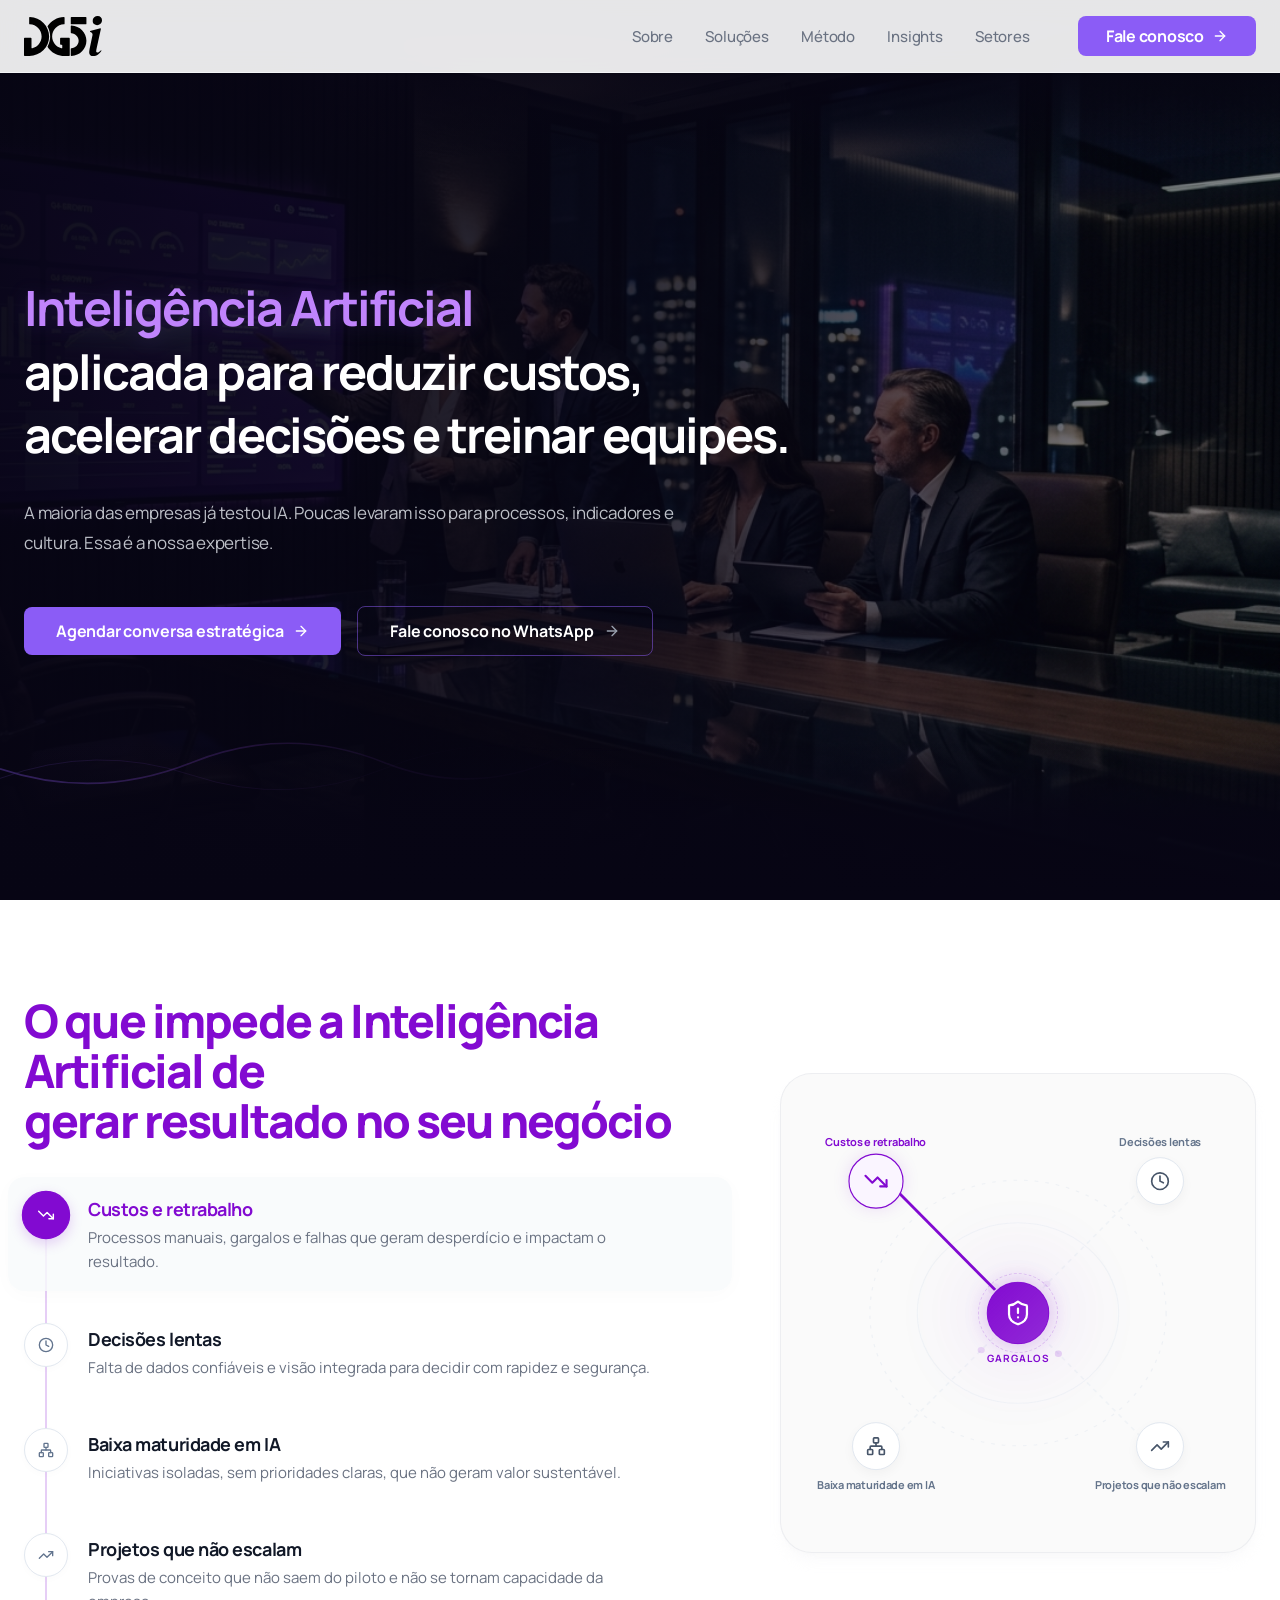
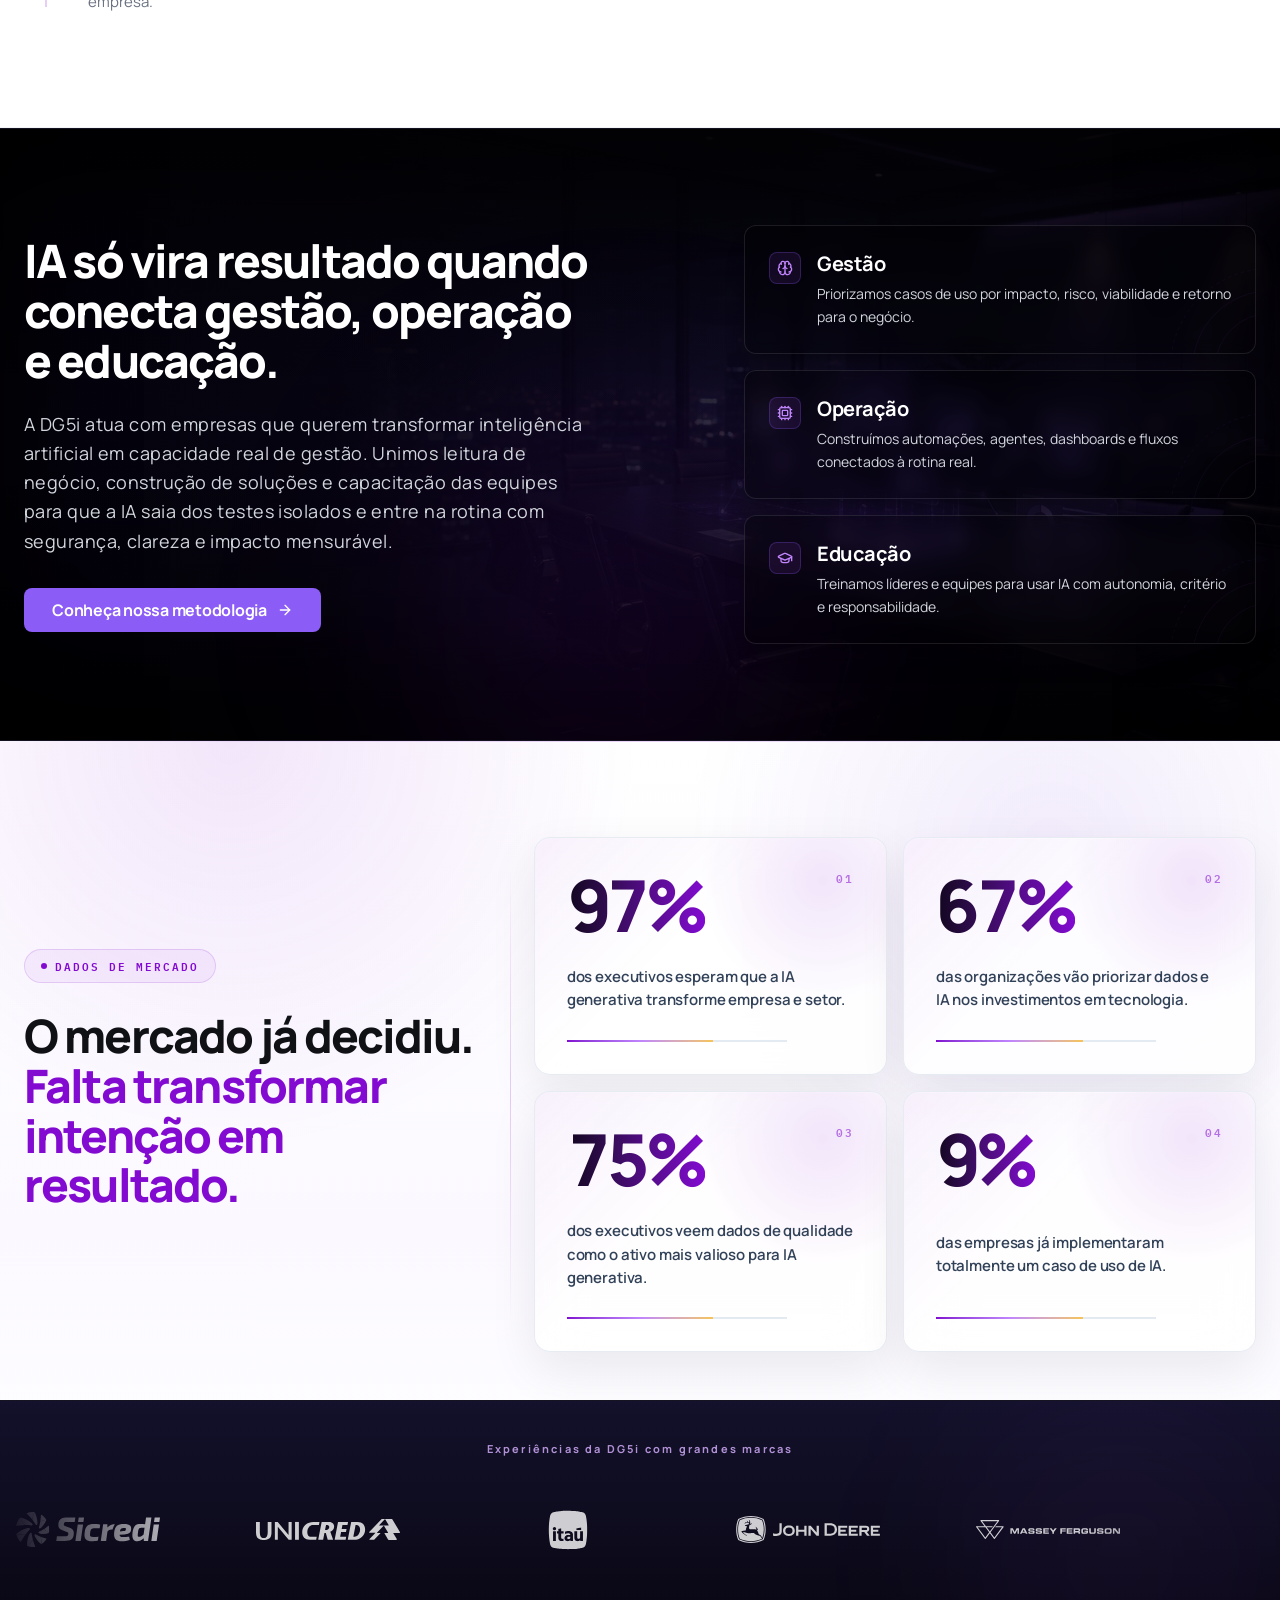
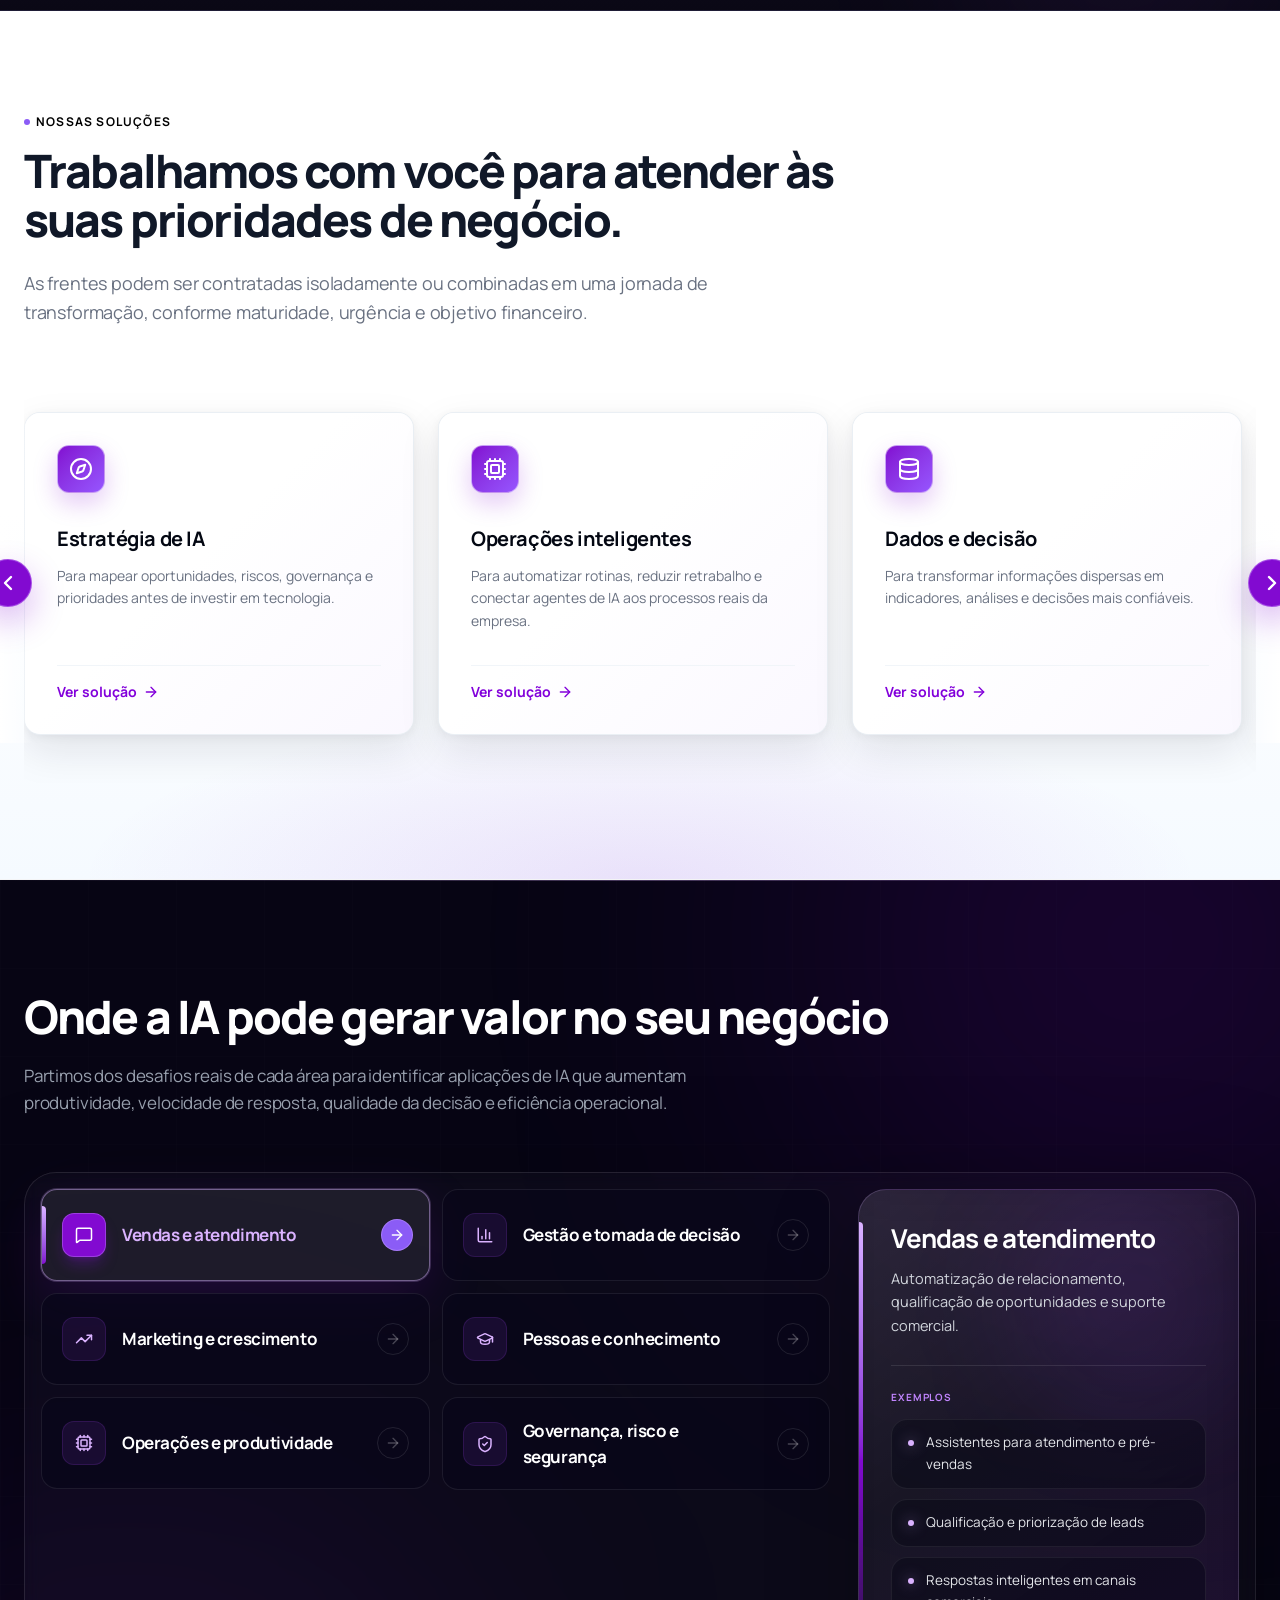
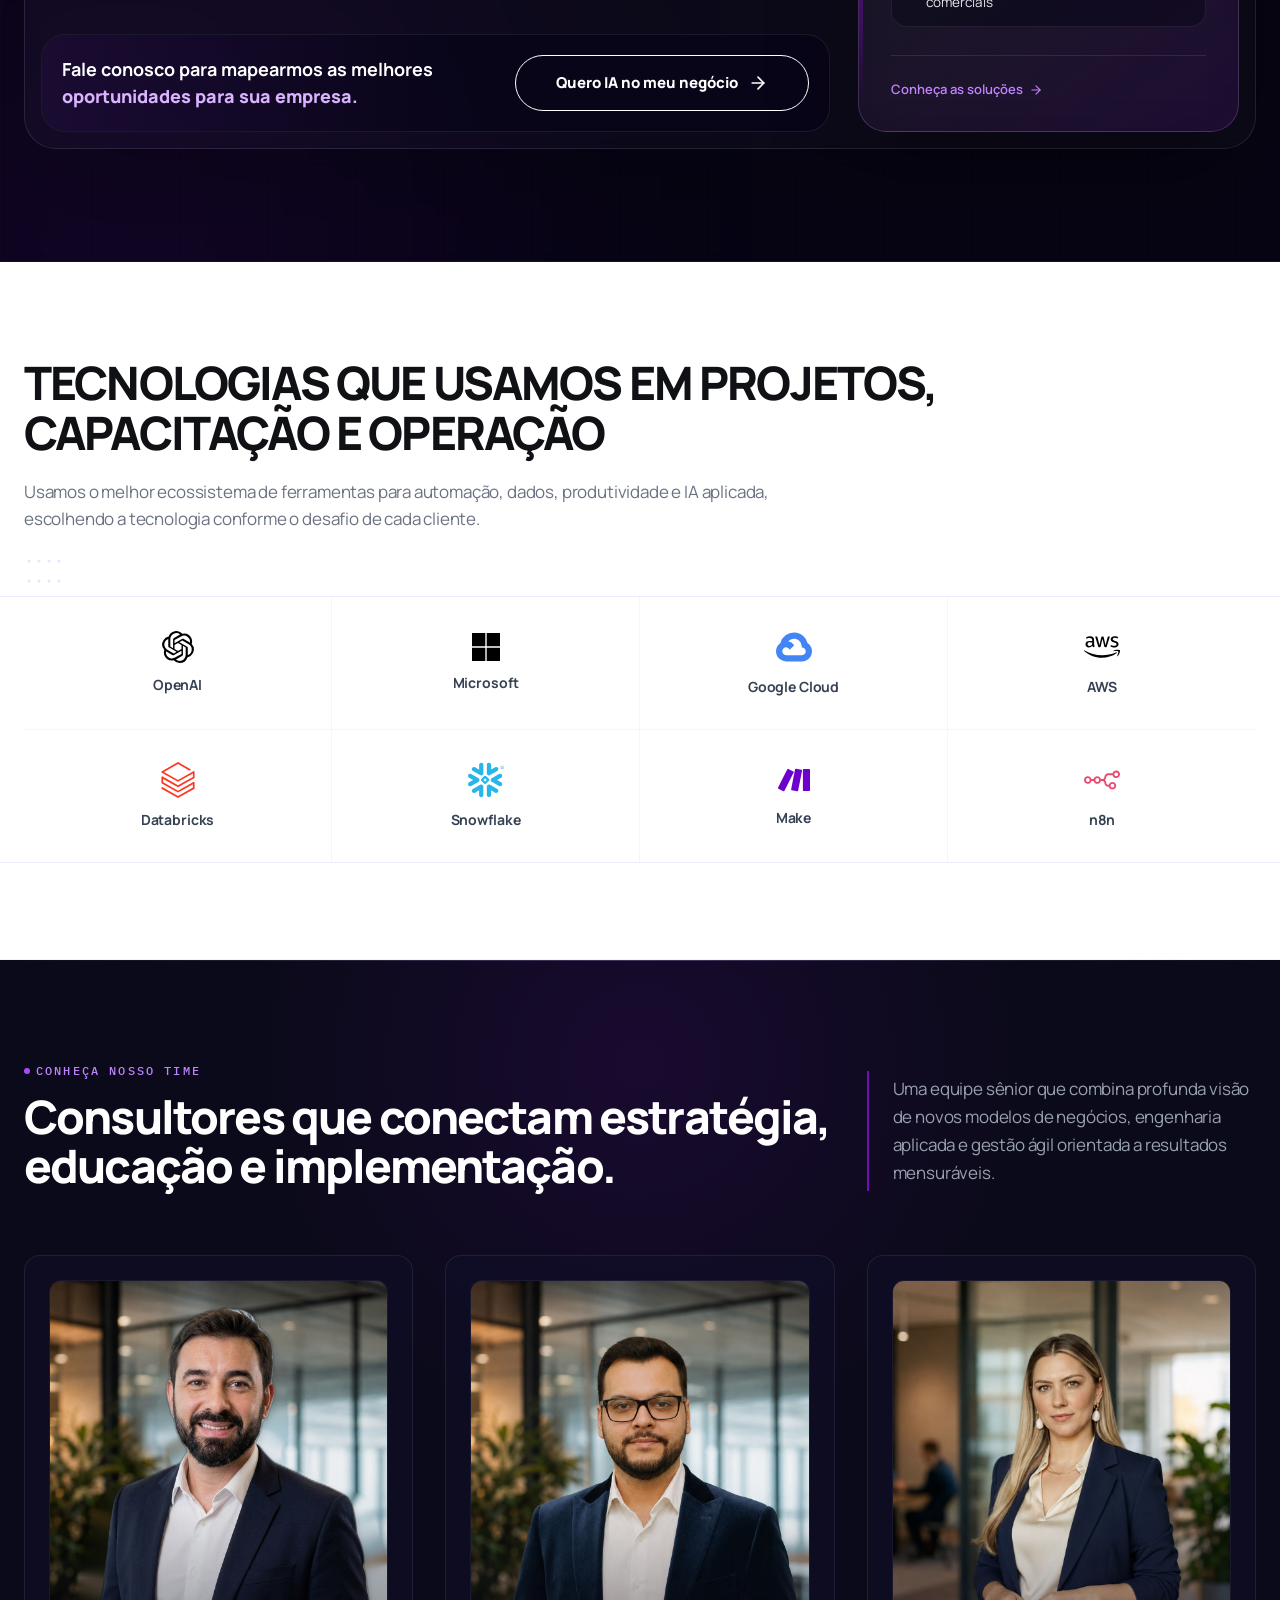
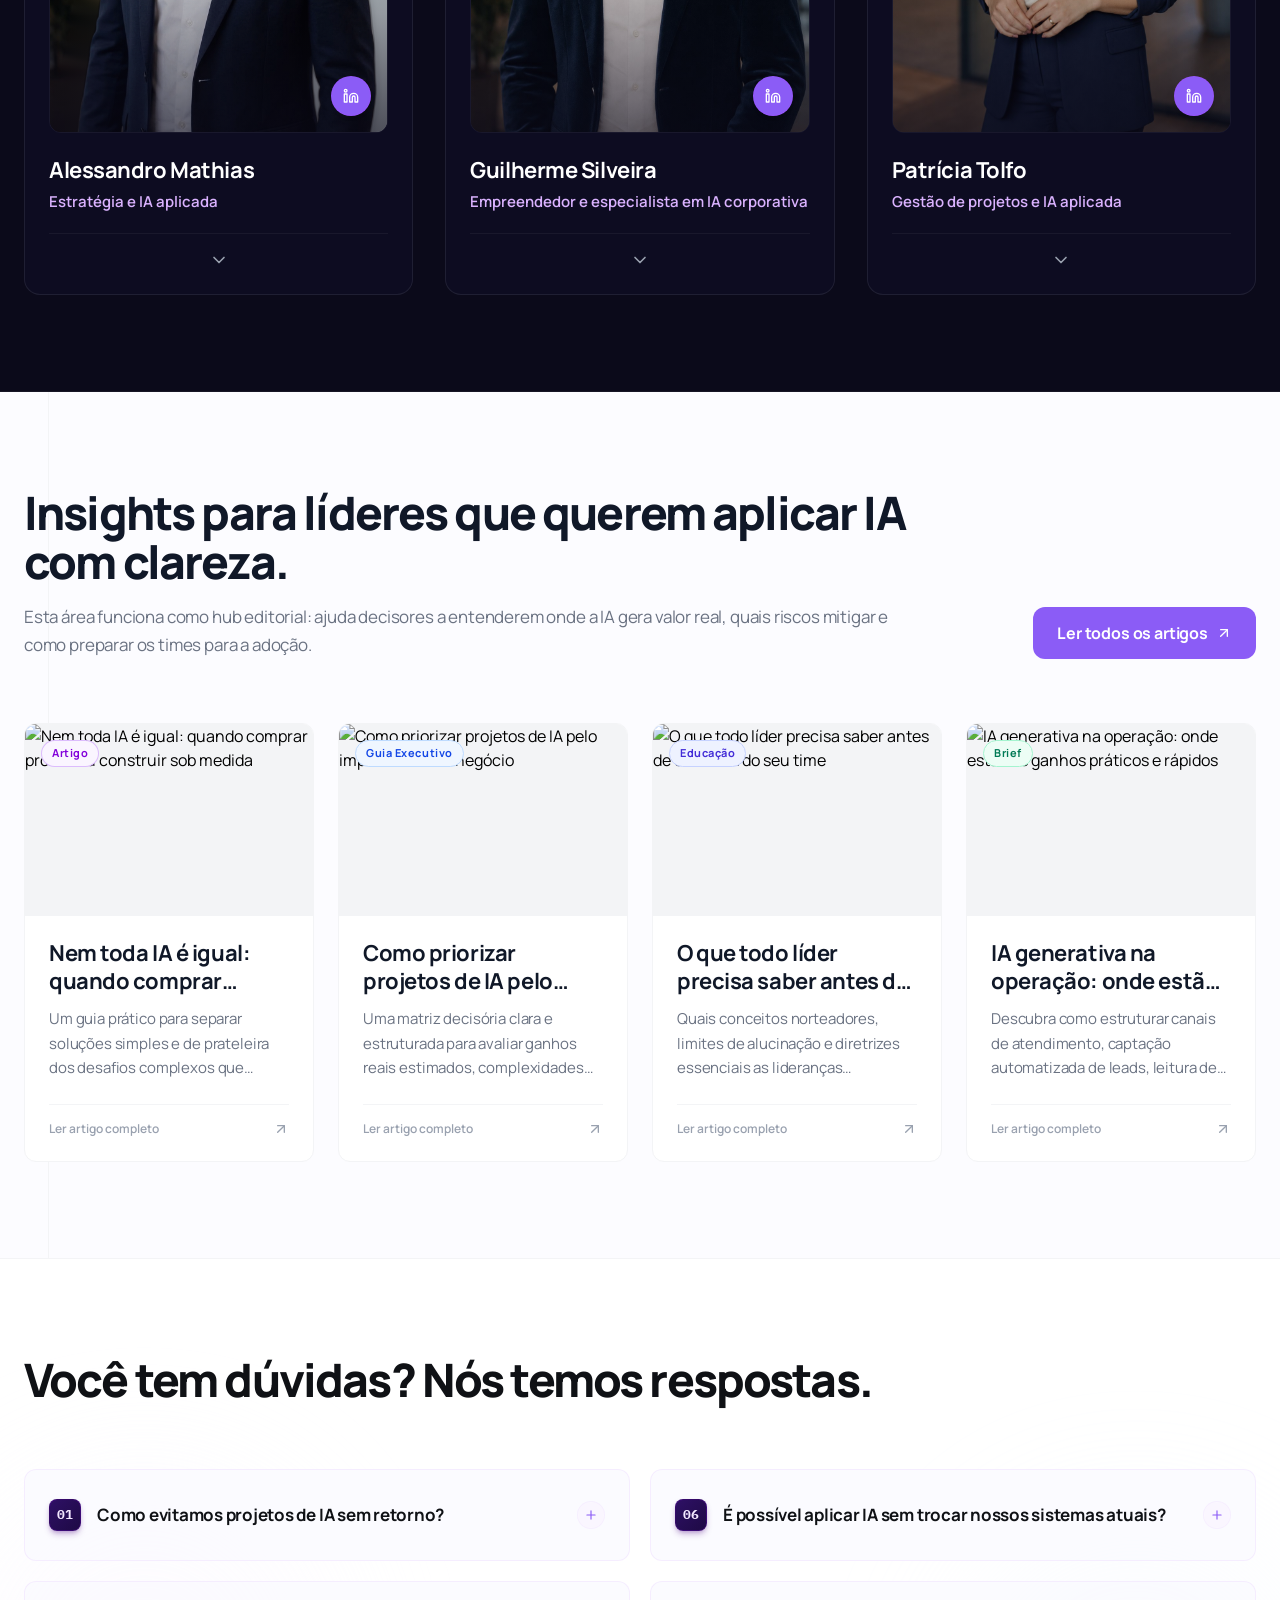
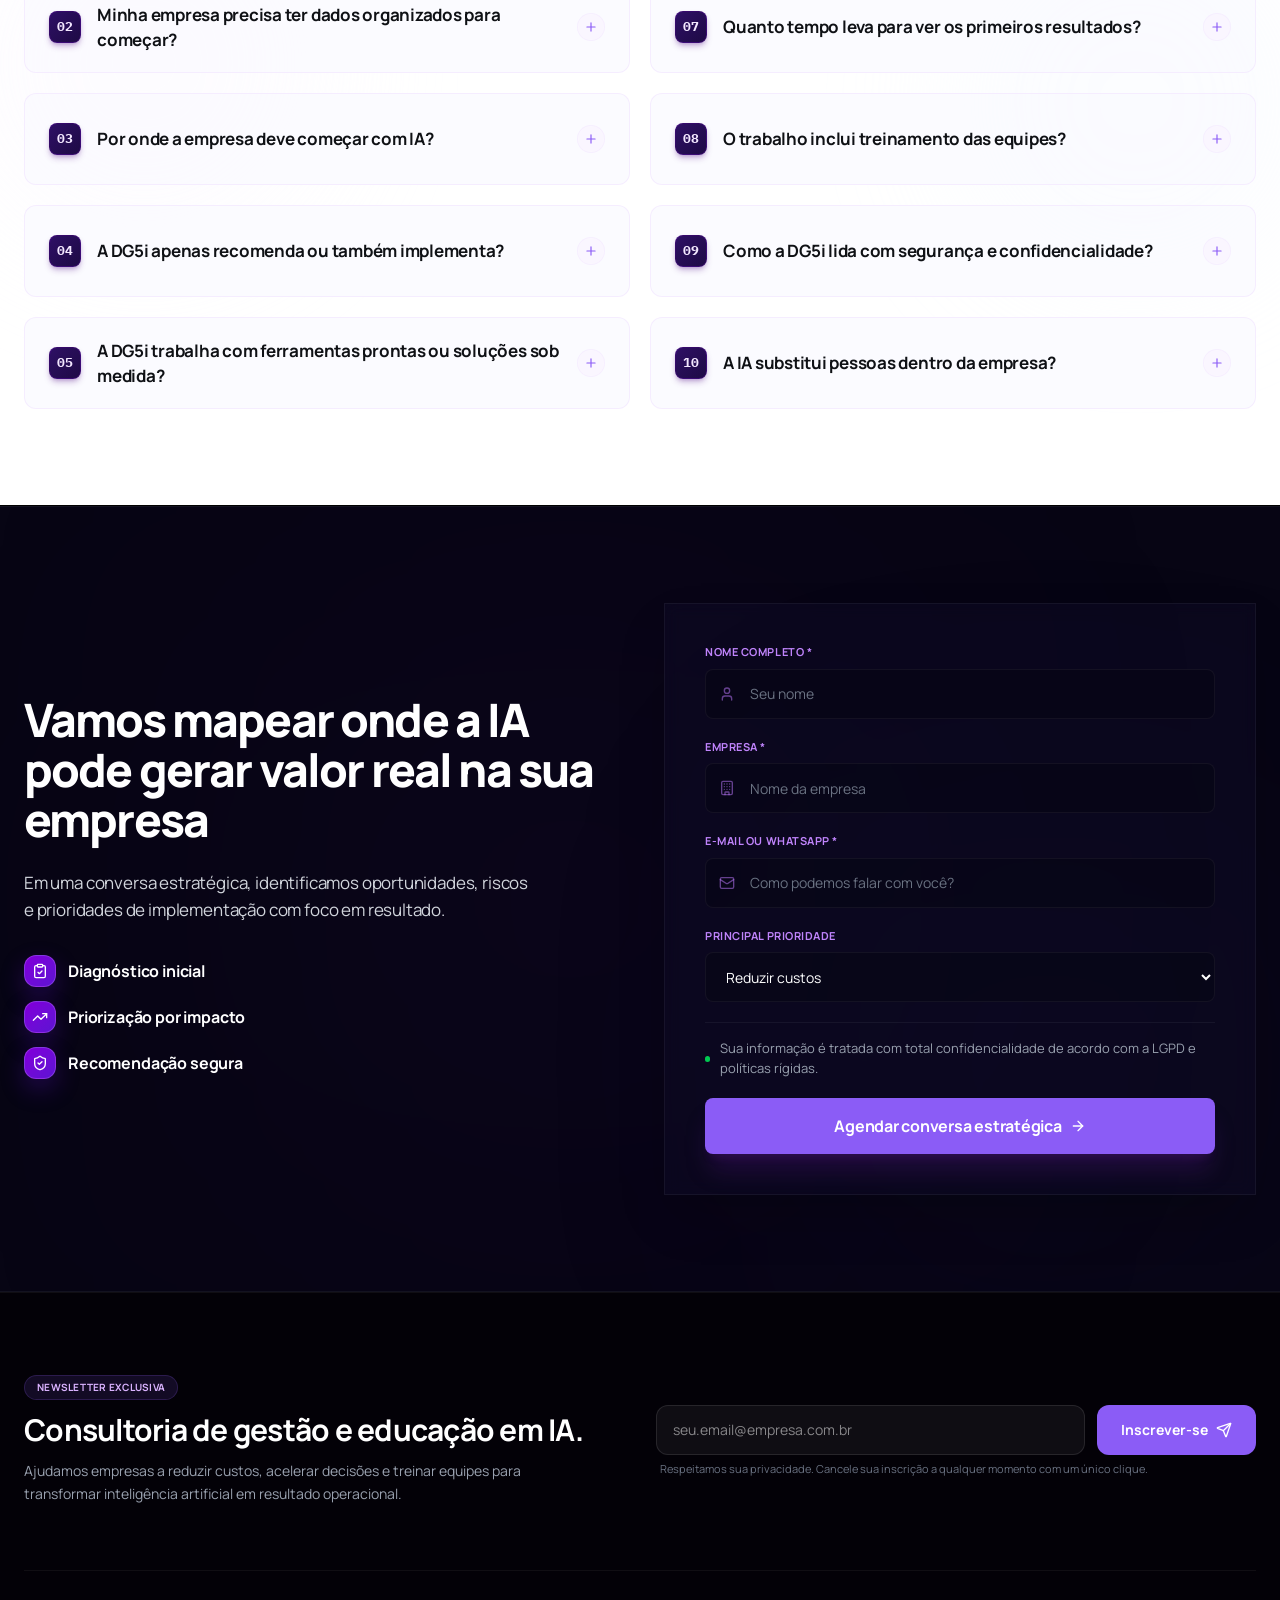
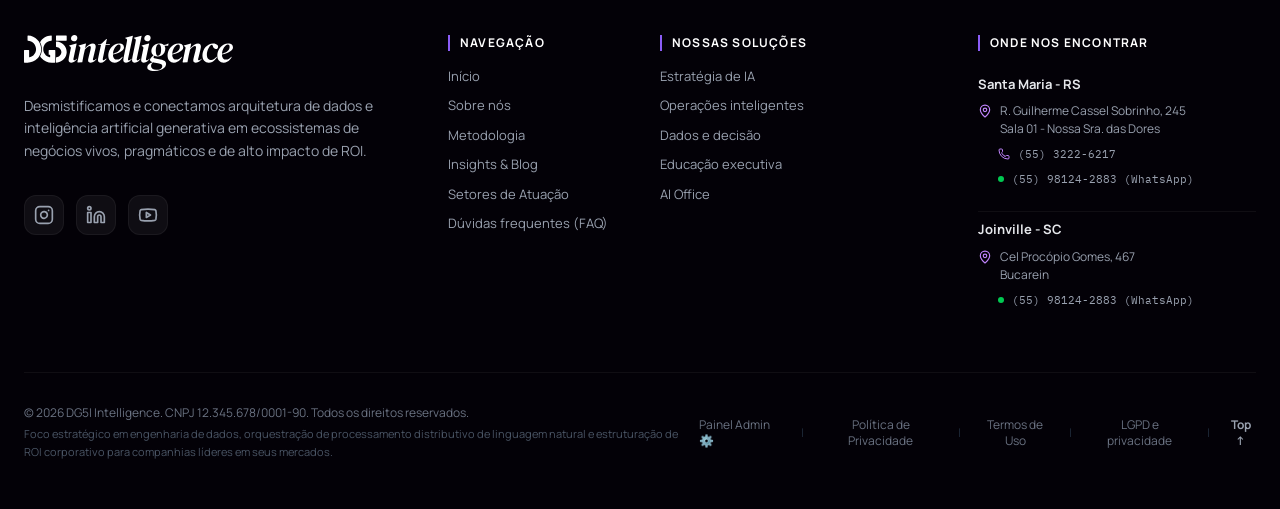
==== commit aef07350: "Publish mobile solutions shadow fix" ====
--- a/index.html
+++ b/index.html
@@ -6,8 +6,8 @@
     <meta name="description" content="A DG5I Intelligence ajuda sua empresa a reduzir custos, acelerar tomadas de decisão e capacitar equipes com a aplicação prática de Inteligência Artificial." />
     <meta name="robots" content="index, follow" />
     <title>DG5I Intelligence | Inteligência Artificial, Consultoria e Educação Corporativa</title>
-    <script type="module" crossorigin src="/assets/index-OYE5xcaH.js"></script>
-    <link rel="stylesheet" crossorigin href="/assets/index-BKi1Xa1v.css">
+    <script type="module" crossorigin src="/assets/index-C-66ENp1.js"></script>
+    <link rel="stylesheet" crossorigin href="/assets/index-BGUuwDvq.css">
   </head>
   <body>
     <div id="root"></div>
--- a/assets/index-BGUuwDvq.css
+++ b/assets/index-BGUuwDvq.css
@@ -0,0 +1 @@
+@import"https://fonts.googleapis.com/css2?family=IBM+Plex+Mono:wght@500&family=Manrope:wght@400;500;600;700;800&display=swap";/*! tailwindcss v4.3.1 | MIT License | https://tailwindcss.com */@layer properties{@supports (((-webkit-hyphens:none)) and (not (margin-trim:inline))) or ((-moz-orient:inline) and (not (color:rgb(from red r g b)))){*,:before,:after,::backdrop{--tw-translate-x:0;--tw-translate-y:0;--tw-translate-z:0;--tw-scale-x:1;--tw-scale-y:1;--tw-scale-z:1;--tw-rotate-x:initial;--tw-rotate-y:initial;--tw-rotate-z:initial;--tw-skew-x:initial;--tw-skew-y:initial;--tw-scroll-snap-strictness:proximity;--tw-space-y-reverse:0;--tw-divide-y-reverse:0;--tw-border-style:solid;--tw-gradient-position:initial;--tw-gradient-from:#0000;--tw-gradient-via:#0000;--tw-gradient-to:#0000;--tw-gradient-stops:initial;--tw-gradient-via-stops:initial;--tw-gradient-from-position:0%;--tw-gradient-via-position:50%;--tw-gradient-to-position:100%;--tw-leading:initial;--tw-font-weight:initial;--tw-tracking:initial;--tw-ordinal:initial;--tw-slashed-zero:initial;--tw-numeric-figure:initial;--tw-numeric-spacing:initial;--tw-numeric-fraction:initial;--tw-shadow:0 0 #0000;--tw-shadow-color:initial;--tw-shadow-alpha:100%;--tw-inset-shadow:0 0 #0000;--tw-inset-shadow-color:initial;--tw-inset-shadow-alpha:100%;--tw-ring-color:initial;--tw-ring-shadow:0 0 #0000;--tw-inset-ring-color:initial;--tw-inset-ring-shadow:0 0 #0000;--tw-ring-inset:initial;--tw-ring-offset-width:0px;--tw-ring-offset-color:#fff;--tw-ring-offset-shadow:0 0 #0000;--tw-outline-style:solid;--tw-blur:initial;--tw-brightness:initial;--tw-contrast:initial;--tw-grayscale:initial;--tw-hue-rotate:initial;--tw-invert:initial;--tw-opacity:initial;--tw-saturate:initial;--tw-sepia:initial;--tw-drop-shadow:initial;--tw-drop-shadow-color:initial;--tw-drop-shadow-alpha:100%;--tw-drop-shadow-size:initial;--tw-backdrop-blur:initial;--tw-backdrop-brightness:initial;--tw-backdrop-contrast:initial;--tw-backdrop-grayscale:initial;--tw-backdrop-hue-rotate:initial;--tw-backdrop-invert:initial;--tw-backdrop-opacity:initial;--tw-backdrop-saturate:initial;--tw-backdrop-sepia:initial;--tw-duration:initial}}}@layer theme{:root,:host{--font-sans:"Manrope", sans-serif;--font-mono:"IBM Plex Mono", monospace;--color-red-50:oklch(97.1% .013 17.38);--color-red-100:oklch(93.6% .032 17.717);--color-red-200:oklch(88.5% .062 18.334);--color-red-300:oklch(80.8% .114 19.571);--color-red-400:oklch(70.4% .191 22.216);--color-red-500:oklch(63.7% .237 25.331);--color-red-600:oklch(57.7% .245 27.325);--color-red-700:oklch(50.5% .213 27.518);--color-red-800:oklch(44.4% .177 26.899);--color-red-900:oklch(39.6% .141 25.723);--color-amber-50:oklch(98.7% .022 95.277);--color-amber-100:oklch(96.2% .059 95.617);--color-amber-200:oklch(92.4% .12 95.746);--color-amber-500:oklch(76.9% .188 70.08);--color-amber-700:oklch(55.5% .163 48.998);--color-amber-800:oklch(47.3% .137 46.201);--color-yellow-50:oklch(98.7% .026 102.212);--color-yellow-200:oklch(94.5% .129 101.54);--color-yellow-500:oklch(79.5% .184 86.047);--color-yellow-700:oklch(55.4% .135 66.442);--color-green-500:oklch(72.3% .219 149.579);--color-emerald-50:oklch(97.9% .021 166.113);--color-emerald-100:oklch(95% .052 163.051);--color-emerald-200:oklch(90.5% .093 164.15);--color-emerald-300:oklch(84.5% .143 164.978);--color-emerald-500:oklch(69.6% .17 162.48);--color-emerald-600:oklch(59.6% .145 163.225);--color-emerald-700:oklch(50.8% .118 165.612);--color-emerald-800:oklch(43.2% .095 166.913);--color-blue-50:oklch(97% .014 254.604);--color-blue-100:oklch(93.2% .032 255.585);--color-blue-200:oklch(88.2% .059 254.128);--color-blue-300:oklch(80.9% .105 251.813);--color-blue-400:oklch(70.7% .165 254.624);--color-blue-600:oklch(54.6% .245 262.881);--color-blue-700:oklch(48.8% .243 264.376);--color-blue-800:oklch(42.4% .199 265.638);--color-blue-900:oklch(37.9% .146 265.522);--color-blue-950:oklch(28.2% .091 267.935);--color-indigo-50:oklch(96.2% .018 272.314);--color-indigo-100:oklch(93% .034 272.788);--color-indigo-200:oklch(87% .065 274.039);--color-indigo-300:oklch(78.5% .115 274.713);--color-indigo-500:oklch(58.5% .233 277.117);--color-indigo-700:oklch(45.7% .24 277.023);--color-indigo-800:oklch(39.8% .195 277.366);--color-indigo-950:oklch(25.7% .09 281.288);--color-purple-50:oklch(97.7% .014 308.299);--color-purple-100:oklch(94.6% .033 307.174);--color-purple-200:oklch(90.2% .063 306.703);--color-purple-300:oklch(82.7% .119 306.383);--color-purple-400:oklch(71.4% .203 305.504);--color-purple-500:oklch(62.7% .265 303.9);--color-purple-600:oklch(55.8% .288 302.321);--color-purple-700:oklch(49.6% .265 301.924);--color-purple-800:oklch(43.8% .218 303.724);--color-purple-900:oklch(38.1% .176 304.987);--color-purple-950:oklch(29.1% .149 302.717);--color-rose-50:oklch(96.9% .015 12.422);--color-rose-100:oklch(94.1% .03 12.58);--color-rose-200:oklch(89.2% .058 10.001);--color-rose-700:oklch(51.4% .222 16.935);--color-rose-800:oklch(45.5% .188 13.697);--color-slate-50:oklch(98.4% .003 247.858);--color-slate-100:oklch(96.8% .007 247.896);--color-slate-200:oklch(92.9% .013 255.508);--color-slate-500:oklch(55.4% .046 257.417);--color-slate-700:oklch(37.2% .044 257.287);--color-slate-900:oklch(20.8% .042 265.755);--color-gray-50:oklch(98.5% .002 247.839);--color-gray-100:oklch(96.7% .003 264.542);--color-gray-200:oklch(92.8% .006 264.531);--color-gray-300:oklch(87.2% .01 258.338);--color-gray-400:oklch(70.7% .022 261.325);--color-gray-500:oklch(55.1% .027 264.364);--color-gray-600:oklch(44.6% .03 256.802);--color-gray-700:oklch(37.3% .034 259.733);--color-gray-800:oklch(27.8% .033 256.848);--color-gray-900:oklch(21% .034 264.665);--color-gray-950:oklch(13% .028 261.692);--color-black:#000;--color-white:#fff;--spacing:.25rem;--container-sm:24rem;--container-md:28rem;--container-lg:32rem;--container-xl:36rem;--container-2xl:42rem;--container-3xl:48rem;--container-4xl:56rem;--container-5xl:64rem;--container-6xl:72rem;--container-7xl:80rem;--text-xs:.75rem;--text-xs--line-height:calc(1 / .75);--text-sm:.875rem;--text-sm--line-height:calc(1.25 / .875);--text-base:1rem;--text-base--line-height: 1.5 ;--text-lg:1.125rem;--text-lg--line-height:calc(1.75 / 1.125);--text-xl:1.25rem;--text-xl--line-height:calc(1.75 / 1.25);--text-2xl:1.5rem;--text-2xl--line-height:calc(2 / 1.5);--text-3xl:1.875rem;--text-3xl--line-height: 1.2 ;--text-4xl:2.25rem;--text-4xl--line-height:calc(2.5 / 2.25);--text-6xl:3.75rem;--text-6xl--line-height:1;--text-9xl:8rem;--text-9xl--line-height:1;--font-weight-normal:400;--font-weight-medium:500;--font-weight-semibold:600;--font-weight-bold:700;--font-weight-extrabold:800;--font-weight-black:900;--tracking-tight:-.025em;--tracking-wide:.025em;--tracking-wider:.05em;--tracking-widest:.1em;--leading-tight:1.25;--leading-snug:1.375;--leading-normal:1.5;--leading-relaxed:1.625;--radius-md:.375rem;--radius-lg:.5rem;--radius-xl:.75rem;--radius-2xl:1rem;--radius-3xl:1.5rem;--animate-spin:spin 1s linear infinite;--animate-ping:ping 1s cubic-bezier(0, 0, .2, 1) infinite;--animate-pulse:pulse 2s cubic-bezier(.4, 0, .6, 1) infinite;--animate-bounce:bounce 1s infinite;--blur-sm:8px;--blur-md:12px;--blur-lg:16px;--blur-xl:24px;--blur-2xl:40px;--blur-3xl:64px;--default-transition-duration:.15s;--default-transition-timing-function:cubic-bezier(.4, 0, .2, 1);--default-font-family:var(--font-sans);--default-mono-font-family:var(--font-mono);--font-primary:"Manrope", sans-serif;--animate-marquee:marquee 60s linear infinite}}@layer base{*,:after,:before,::backdrop{box-sizing:border-box;border:0 solid;margin:0;padding:0}::file-selector-button{box-sizing:border-box;border:0 solid;margin:0;padding:0}html,:host{-webkit-text-size-adjust:100%;-moz-tab-size:4;tab-size:4;line-height:1.5;font-family:var(--default-font-family,ui-sans-serif, system-ui, sans-serif, "Apple Color Emoji", "Segoe UI Emoji", "Segoe UI Symbol", "Noto Color Emoji");font-feature-settings:var(--default-font-feature-settings,normal);font-variation-settings:var(--default-font-variation-settings,normal);-webkit-tap-highlight-color:transparent}hr{height:0;color:inherit;border-top-width:1px}abbr:where([title]){-webkit-text-decoration:underline dotted;text-decoration:underline dotted}h1,h2,h3,h4,h5,h6{font-size:inherit;font-weight:inherit}a{color:inherit;-webkit-text-decoration:inherit;text-decoration:inherit}b,strong{font-weight:bolder}code,kbd,samp,pre{font-family:var(--default-mono-font-family,ui-monospace, SFMono-Regular, Menlo, Monaco, Consolas, "Liberation Mono", "Courier New", monospace);font-feature-settings:var(--default-mono-font-feature-settings,normal);font-variation-settings:var(--default-mono-font-variation-settings,normal);font-size:1em}small{font-size:80%}sub,sup{vertical-align:baseline;font-size:75%;line-height:0;position:relative}sub{bottom:-.25em}sup{top:-.5em}table{text-indent:0;border-color:inherit;border-collapse:collapse}:-moz-focusring{outline:auto}progress{vertical-align:baseline}summary{display:list-item}ol,ul,menu{list-style:none}img,svg,video,canvas,audio,iframe,embed,object{vertical-align:middle;display:block}img,video{max-width:100%;height:auto}button,input,select,optgroup,textarea{font:inherit;font-feature-settings:inherit;font-variation-settings:inherit;letter-spacing:inherit;color:inherit;opacity:1;background-color:#0000;border-radius:0}::file-selector-button{font:inherit;font-feature-settings:inherit;font-variation-settings:inherit;letter-spacing:inherit;color:inherit;opacity:1;background-color:#0000;border-radius:0}:where(select:is([multiple],[size])) optgroup{font-weight:bolder}:where(select:is([multiple],[size])) optgroup option{padding-inline-start:20px}::file-selector-button{margin-inline-end:4px}::placeholder{opacity:1}@supports (not ((-webkit-appearance:-apple-pay-button))) or (contain-intrinsic-size:1px){::placeholder{color:currentColor}@supports (color:color-mix(in lab,red,red)){::placeholder{color:color-mix(in oklab,currentcolor 50%,transparent)}}}textarea{resize:vertical}::-webkit-search-decoration{-webkit-appearance:none}::-webkit-date-and-time-value{min-height:1lh;text-align:inherit}::-webkit-datetime-edit{display:inline-flex}::-webkit-datetime-edit-fields-wrapper{padding:0}::-webkit-datetime-edit{padding-block:0}::-webkit-datetime-edit-year-field{padding-block:0}::-webkit-datetime-edit-month-field{padding-block:0}::-webkit-datetime-edit-day-field{padding-block:0}::-webkit-datetime-edit-hour-field{padding-block:0}::-webkit-datetime-edit-minute-field{padding-block:0}::-webkit-datetime-edit-second-field{padding-block:0}::-webkit-datetime-edit-millisecond-field{padding-block:0}::-webkit-datetime-edit-meridiem-field{padding-block:0}::-webkit-calendar-picker-indicator{line-height:1}:-moz-ui-invalid{box-shadow:none}button,input:where([type=button],[type=reset],[type=submit]){-webkit-appearance:button;-moz-appearance:button;appearance:button}::file-selector-button{-webkit-appearance:button;-moz-appearance:button;appearance:button}::-webkit-inner-spin-button{height:auto}::-webkit-outer-spin-button{height:auto}[hidden]:where(:not([hidden=until-found])){display:none!important}}@layer components;@layer utilities{.pointer-events-none{pointer-events:none}.invisible{visibility:hidden}.visible{visibility:visible}.absolute{position:absolute}.fixed{position:fixed}.relative{position:relative}.-inset-1{inset:calc(var(--spacing) * -1)}.inset-0{top:0;right:0;bottom:0;left:0}.inset-x-0{inset-inline:0}.inset-x-6{inset-inline:calc(var(--spacing) * 6)}.inset-y-0{inset-block:0}.-top-3{top:calc(var(--spacing) * -3)}.-top-48{top:calc(var(--spacing) * -48)}.top-0{top:0}.top-1\/2{top:50%}.top-1\/4{top:25%}.top-3\.5{top:calc(var(--spacing) * 3.5)}.top-4{top:calc(var(--spacing) * 4)}.top-5{top:calc(var(--spacing) * 5)}.top-6{top:calc(var(--spacing) * 6)}.top-8{top:calc(var(--spacing) * 8)}.top-24{top:calc(var(--spacing) * 24)}.top-\[-260px\]{top:-260px}.top-\[20\%\]{top:20%}.top-\[50\%\]{top:50%}.top-\[58\%\]{top:58%}.top-\[80\%\]{top:80%}.top-full{top:100%}.-right-4{right:calc(var(--spacing) * -4)}.-right-5{right:calc(var(--spacing) * -5)}.-right-6{right:calc(var(--spacing) * -6)}.-right-8{right:calc(var(--spacing) * -8)}.-right-10{right:calc(var(--spacing) * -10)}.-right-12{right:calc(var(--spacing) * -12)}.right-0{right:0}.right-1{right:var(--spacing)}.right-3\.5{right:calc(var(--spacing) * 3.5)}.right-4{right:calc(var(--spacing) * 4)}.right-6{right:calc(var(--spacing) * 6)}.right-10{right:calc(var(--spacing) * 10)}.right-\[-180px\]{right:-180px}.-bottom-4{bottom:calc(var(--spacing) * -4)}.-bottom-5{bottom:calc(var(--spacing) * -5)}.-bottom-6{bottom:calc(var(--spacing) * -6)}.-bottom-8{bottom:calc(var(--spacing) * -8)}.-bottom-10{bottom:calc(var(--spacing) * -10)}.bottom-0{bottom:0}.bottom-1\/4{bottom:25%}.bottom-4{bottom:calc(var(--spacing) * 4)}.bottom-6{bottom:calc(var(--spacing) * 6)}.bottom-8{bottom:calc(var(--spacing) * 8)}.bottom-10{bottom:calc(var(--spacing) * 10)}.bottom-20{bottom:calc(var(--spacing) * 20)}.bottom-\[-260px\]{bottom:-260px}.-left-6{left:calc(var(--spacing) * -6)}.-left-12{left:calc(var(--spacing) * -12)}.-left-48{left:calc(var(--spacing) * -48)}.left-0{left:0}.left-1{left:var(--spacing)}.left-1\/2{left:50%}.left-1\/3{left:33.3333%}.left-1\/4{left:25%}.left-3\.5{left:calc(var(--spacing) * 3.5)}.left-4{left:calc(var(--spacing) * 4)}.left-6{left:calc(var(--spacing) * 6)}.left-12{left:calc(var(--spacing) * 12)}.left-\[-180px\]{left:-180px}.left-\[20\%\]{left:20%}.left-\[21px\]{left:21px}.left-\[50\%\]{left:50%}.left-\[80\%\]{left:80%}.-z-10{z-index:-10}.z-0{z-index:0}.z-10{z-index:10}.z-20{z-index:20}.z-30{z-index:30}.z-50{z-index:50}.z-\[999\]{z-index:999}.col-span-2{grid-column:span 2/span 2}.container{width:100%}@media(min-width:40rem){.container{max-width:40rem}}@media(min-width:48rem){.container{max-width:48rem}}@media(min-width:64rem){.container{max-width:64rem}}@media(min-width:80rem){.container{max-width:80rem}}@media(min-width:96rem){.container{max-width:96rem}}.m-auto{margin:auto}.-mx-4{margin-inline:calc(var(--spacing) * -4)}.-mx-6{margin-inline:calc(var(--spacing) * -6)}.mx-1{margin-inline:var(--spacing)}.mx-auto{margin-inline:auto}.my-6{margin-block:calc(var(--spacing) * 6)}.my-8{margin-block:calc(var(--spacing) * 8)}.my-12{margin-block:calc(var(--spacing) * 12)}.my-auto{margin-block:auto}.mt-0\.5{margin-top:calc(var(--spacing) * .5)}.mt-1{margin-top:var(--spacing)}.mt-1\.5{margin-top:calc(var(--spacing) * 1.5)}.mt-2{margin-top:calc(var(--spacing) * 2)}.mt-2\.5{margin-top:calc(var(--spacing) * 2.5)}.mt-3{margin-top:calc(var(--spacing) * 3)}.mt-3\.5{margin-top:calc(var(--spacing) * 3.5)}.mt-4{margin-top:calc(var(--spacing) * 4)}.mt-5{margin-top:calc(var(--spacing) * 5)}.mt-6{margin-top:calc(var(--spacing) * 6)}.mt-7{margin-top:calc(var(--spacing) * 7)}.mt-8{margin-top:calc(var(--spacing) * 8)}.mt-10{margin-top:calc(var(--spacing) * 10)}.mt-12{margin-top:calc(var(--spacing) * 12)}.mt-\[8px\]{margin-top:8px}.mt-auto{margin-top:auto}.mr-1{margin-right:var(--spacing)}.mb-1{margin-bottom:var(--spacing)}.mb-1\.5{margin-bottom:calc(var(--spacing) * 1.5)}.mb-2{margin-bottom:calc(var(--spacing) * 2)}.mb-3{margin-bottom:calc(var(--spacing) * 3)}.mb-3\.5{margin-bottom:calc(var(--spacing) * 3.5)}.mb-4{margin-bottom:calc(var(--spacing) * 4)}.mb-6{margin-bottom:calc(var(--spacing) * 6)}.mb-7{margin-bottom:calc(var(--spacing) * 7)}.mb-8{margin-bottom:calc(var(--spacing) * 8)}.mb-10{margin-bottom:calc(var(--spacing) * 10)}.mb-12{margin-bottom:calc(var(--spacing) * 12)}.mb-14{margin-bottom:calc(var(--spacing) * 14)}.mb-16{margin-bottom:calc(var(--spacing) * 16)}.ml-1{margin-left:var(--spacing)}.ml-4{margin-left:calc(var(--spacing) * 4)}.line-clamp-1{-webkit-line-clamp:1;-webkit-box-orient:vertical;display:-webkit-box;overflow:hidden}.line-clamp-2{-webkit-line-clamp:2;-webkit-box-orient:vertical;display:-webkit-box;overflow:hidden}.line-clamp-3{-webkit-line-clamp:3;-webkit-box-orient:vertical;display:-webkit-box;overflow:hidden}.block{display:block}.contents{display:contents}.flex{display:flex}.grid{display:grid}.hidden{display:none}.inline{display:inline}.inline-block{display:inline-block}.inline-flex{display:inline-flex}.aspect-\[3\/2\]{aspect-ratio:3/2}.aspect-\[3\/4\]{aspect-ratio:3/4}.aspect-\[4\/3\]{aspect-ratio:4/3}.aspect-\[16\/9\]{aspect-ratio:16/9}.aspect-\[16\/10\]{aspect-ratio:16/10}.h-0\.5{height:calc(var(--spacing) * .5)}.h-1{height:var(--spacing)}.h-1\.5{height:calc(var(--spacing) * 1.5)}.h-2{height:calc(var(--spacing) * 2)}.h-3{height:calc(var(--spacing) * 3)}.h-3\.5{height:calc(var(--spacing) * 3.5)}.h-4{height:calc(var(--spacing) * 4)}.h-4\.5{height:calc(var(--spacing) * 4.5)}.h-5{height:calc(var(--spacing) * 5)}.h-5\.5{height:calc(var(--spacing) * 5.5)}.h-6{height:calc(var(--spacing) * 6)}.h-7{height:calc(var(--spacing) * 7)}.h-8{height:calc(var(--spacing) * 8)}.h-9{height:calc(var(--spacing) * 9)}.h-10{height:calc(var(--spacing) * 10)}.h-11{height:calc(var(--spacing) * 11)}.h-12{height:calc(var(--spacing) * 12)}.h-14{height:calc(var(--spacing) * 14)}.h-16{height:calc(var(--spacing) * 16)}.h-20{height:calc(var(--spacing) * 20)}.h-28{height:calc(var(--spacing) * 28)}.h-32{height:calc(var(--spacing) * 32)}.h-40{height:calc(var(--spacing) * 40)}.h-48{height:calc(var(--spacing) * 48)}.h-56{height:calc(var(--spacing) * 56)}.h-80{height:calc(var(--spacing) * 80)}.h-96{height:calc(var(--spacing) * 96)}.h-\[2px\]{height:2px}.h-\[50px\]{height:50px}.h-\[115px\]{height:115px}.h-\[138px\]{height:138px}.h-\[256px\]{height:256px}.h-\[300px\]{height:300px}.h-\[480px\]{height:480px}.h-\[500px\]{height:500px}.h-\[600px\]{height:600px}.h-\[620px\]{height:620px}.h-\[640px\]{height:640px}.h-\[700px\]{height:700px}.h-auto{height:auto}.h-full{height:100%}.h-px{height:1px}.max-h-7{max-height:calc(var(--spacing) * 7)}.max-h-8{max-height:calc(var(--spacing) * 8)}.max-h-9{max-height:calc(var(--spacing) * 9)}.max-h-10{max-height:calc(var(--spacing) * 10)}.max-h-14{max-height:calc(var(--spacing) * 14)}.max-h-\[85vh\]{max-height:85vh}.max-h-\[300px\]{max-height:300px}.max-h-screen{max-height:100vh}.min-h-\[92px\]{min-height:92px}.min-h-\[128px\]{min-height:128px}.min-h-\[238px\]{min-height:238px}.min-h-\[300px\]{min-height:300px}.min-h-\[320px\]{min-height:320px}.min-h-\[350px\]{min-height:350px}.min-h-\[360px\]{min-height:360px}.min-h-\[500px\]{min-height:500px}.min-h-\[550px\]{min-height:550px}.min-h-screen{min-height:100vh}.w-1{width:var(--spacing)}.w-1\.5{width:calc(var(--spacing) * 1.5)}.w-1\/2{width:50%}.w-2{width:calc(var(--spacing) * 2)}.w-2\/3{width:66.6667%}.w-3{width:calc(var(--spacing) * 3)}.w-3\.5{width:calc(var(--spacing) * 3.5)}.w-4{width:calc(var(--spacing) * 4)}.w-4\.5{width:calc(var(--spacing) * 4.5)}.w-5{width:calc(var(--spacing) * 5)}.w-5\.5{width:calc(var(--spacing) * 5.5)}.w-6{width:calc(var(--spacing) * 6)}.w-7{width:calc(var(--spacing) * 7)}.w-8{width:calc(var(--spacing) * 8)}.w-9{width:calc(var(--spacing) * 9)}.w-10{width:calc(var(--spacing) * 10)}.w-11{width:calc(var(--spacing) * 11)}.w-12{width:calc(var(--spacing) * 12)}.w-14{width:calc(var(--spacing) * 14)}.w-16{width:calc(var(--spacing) * 16)}.w-20{width:calc(var(--spacing) * 20)}.w-28{width:calc(var(--spacing) * 28)}.w-32{width:calc(var(--spacing) * 32)}.w-36{width:calc(var(--spacing) * 36)}.w-40{width:calc(var(--spacing) * 40)}.w-56{width:calc(var(--spacing) * 56)}.w-80{width:calc(var(--spacing) * 80)}.w-96{width:calc(var(--spacing) * 96)}.w-\[1\.5px\]{width:1.5px}.w-\[82vw\]{width:82vw}.w-\[500px\]{width:500px}.w-\[600px\]{width:600px}.w-\[620px\]{width:620px}.w-\[640px\]{width:640px}.w-\[700px\]{width:700px}.w-auto{width:auto}.w-full{width:100%}.w-max{width:max-content}.w-px{width:1px}.max-w-2xl{max-width:var(--container-2xl)}.max-w-3xl{max-width:var(--container-3xl)}.max-w-4xl{max-width:var(--container-4xl)}.max-w-5xl{max-width:var(--container-5xl)}.max-w-6xl{max-width:var(--container-6xl)}.max-w-7xl{max-width:var(--container-7xl)}.max-w-\[20rem\]{max-width:20rem}.max-w-\[130px\]{max-width:130px}.max-w-\[140px\]{max-width:140px}.max-w-\[150px\]{max-width:150px}.max-w-\[220px\]{max-width:220px}.max-w-\[1120px\]{max-width:1120px}.max-w-full{max-width:100%}.max-w-lg{max-width:var(--container-lg)}.max-w-md{max-width:var(--container-md)}.max-w-none{max-width:none}.max-w-sm{max-width:var(--container-sm)}.max-w-xl{max-width:var(--container-xl)}.min-w-0{min-width:0}.min-w-full{min-width:100%}.flex-1{flex:1}.flex-shrink-0,.shrink-0{flex-shrink:0}.flex-grow{flex-grow:1}.-translate-x-1\/2{--tw-translate-x: -50% ;translate:var(--tw-translate-x) var(--tw-translate-y)}.translate-x-1{--tw-translate-x:var(--spacing);translate:var(--tw-translate-x) var(--tw-translate-y)}.-translate-y-1\/2{--tw-translate-y: -50% ;translate:var(--tw-translate-x) var(--tw-translate-y)}.scale-110{--tw-scale-x:110%;--tw-scale-y:110%;--tw-scale-z:110%;scale:var(--tw-scale-x) var(--tw-scale-y)}.scale-125{--tw-scale-x:125%;--tw-scale-y:125%;--tw-scale-z:125%;scale:var(--tw-scale-x) var(--tw-scale-y)}.rotate-180{rotate:180deg}.transform{transform:var(--tw-rotate-x,) var(--tw-rotate-y,) var(--tw-rotate-z,) var(--tw-skew-x,) var(--tw-skew-y,)}.animate-bounce{animation:var(--animate-bounce)}.animate-marquee{animation:var(--animate-marquee)}.animate-ping{animation:var(--animate-ping)}.animate-pulse{animation:var(--animate-pulse)}.animate-spin{animation:var(--animate-spin)}.cursor-default{cursor:default}.cursor-pointer{cursor:pointer}.snap-x{scroll-snap-type:x var(--tw-scroll-snap-strictness)}.snap-mandatory{--tw-scroll-snap-strictness:mandatory}.snap-start{scroll-snap-align:start}.scroll-mt-28{scroll-margin-top:calc(var(--spacing) * 28)}.\[scrollbar-width\:none\],.scrollbar-none{scrollbar-width:none}.list-decimal{list-style-type:decimal}.list-disc{list-style-type:disc}.list-none{list-style-type:none}.grid-cols-1{grid-template-columns:repeat(1,minmax(0,1fr))}.grid-cols-2{grid-template-columns:repeat(2,minmax(0,1fr))}.grid-cols-3{grid-template-columns:repeat(3,minmax(0,1fr))}.flex-col{flex-direction:column}.flex-wrap{flex-wrap:wrap}.items-baseline{align-items:baseline}.items-center{align-items:center}.items-end{align-items:flex-end}.items-start{align-items:flex-start}.items-stretch{align-items:stretch}.justify-between{justify-content:space-between}.justify-center{justify-content:center}.justify-end{justify-content:flex-end}.justify-start{justify-content:flex-start}.gap-1{gap:var(--spacing)}.gap-1\.5{gap:calc(var(--spacing) * 1.5)}.gap-2{gap:calc(var(--spacing) * 2)}.gap-2\.5{gap:calc(var(--spacing) * 2.5)}.gap-3{gap:calc(var(--spacing) * 3)}.gap-3\.5{gap:calc(var(--spacing) * 3.5)}.gap-4{gap:calc(var(--spacing) * 4)}.gap-5{gap:calc(var(--spacing) * 5)}.gap-6{gap:calc(var(--spacing) * 6)}.gap-8{gap:calc(var(--spacing) * 8)}.gap-10{gap:calc(var(--spacing) * 10)}.gap-12{gap:calc(var(--spacing) * 12)}.gap-16{gap:calc(var(--spacing) * 16)}:where(.space-y-1>:not(:last-child)){--tw-space-y-reverse:0;margin-block-start:calc(var(--spacing) * var(--tw-space-y-reverse));margin-block-end:calc(var(--spacing) * calc(1 - var(--tw-space-y-reverse)))}:where(.space-y-1\.5>:not(:last-child)){--tw-space-y-reverse:0;margin-block-start:calc(calc(var(--spacing) * 1.5) * var(--tw-space-y-reverse));margin-block-end:calc(calc(var(--spacing) * 1.5) * calc(1 - var(--tw-space-y-reverse)))}:where(.space-y-2>:not(:last-child)){--tw-space-y-reverse:0;margin-block-start:calc(calc(var(--spacing) * 2) * var(--tw-space-y-reverse));margin-block-end:calc(calc(var(--spacing) * 2) * calc(1 - var(--tw-space-y-reverse)))}:where(.space-y-2\.5>:not(:last-child)){--tw-space-y-reverse:0;margin-block-start:calc(calc(var(--spacing) * 2.5) * var(--tw-space-y-reverse));margin-block-end:calc(calc(var(--spacing) * 2.5) * calc(1 - var(--tw-space-y-reverse)))}:where(.space-y-3>:not(:last-child)){--tw-space-y-reverse:0;margin-block-start:calc(calc(var(--spacing) * 3) * var(--tw-space-y-reverse));margin-block-end:calc(calc(var(--spacing) * 3) * calc(1 - var(--tw-space-y-reverse)))}:where(.space-y-3\.5>:not(:last-child)){--tw-space-y-reverse:0;margin-block-start:calc(calc(var(--spacing) * 3.5) * var(--tw-space-y-reverse));margin-block-end:calc(calc(var(--spacing) * 3.5) * calc(1 - var(--tw-space-y-reverse)))}:where(.space-y-4>:not(:last-child)){--tw-space-y-reverse:0;margin-block-start:calc(calc(var(--spacing) * 4) * var(--tw-space-y-reverse));margin-block-end:calc(calc(var(--spacing) * 4) * calc(1 - var(--tw-space-y-reverse)))}:where(.space-y-5>:not(:last-child)){--tw-space-y-reverse:0;margin-block-start:calc(calc(var(--spacing) * 5) * var(--tw-space-y-reverse));margin-block-end:calc(calc(var(--spacing) * 5) * calc(1 - var(--tw-space-y-reverse)))}:where(.space-y-6>:not(:last-child)){--tw-space-y-reverse:0;margin-block-start:calc(calc(var(--spacing) * 6) * var(--tw-space-y-reverse));margin-block-end:calc(calc(var(--spacing) * 6) * calc(1 - var(--tw-space-y-reverse)))}:where(.space-y-8>:not(:last-child)){--tw-space-y-reverse:0;margin-block-start:calc(calc(var(--spacing) * 8) * var(--tw-space-y-reverse));margin-block-end:calc(calc(var(--spacing) * 8) * calc(1 - var(--tw-space-y-reverse)))}:where(.space-y-12>:not(:last-child)){--tw-space-y-reverse:0;margin-block-start:calc(calc(var(--spacing) * 12) * var(--tw-space-y-reverse));margin-block-end:calc(calc(var(--spacing) * 12) * calc(1 - var(--tw-space-y-reverse)))}.gap-x-4{column-gap:calc(var(--spacing) * 4)}.gap-y-2{row-gap:calc(var(--spacing) * 2)}:where(.divide-y>:not(:last-child)){--tw-divide-y-reverse:0;border-bottom-style:var(--tw-border-style);border-top-style:var(--tw-border-style);border-top-width:calc(1px * var(--tw-divide-y-reverse));border-bottom-width:calc(1px * calc(1 - var(--tw-divide-y-reverse)))}:where(.divide-gray-200>:not(:last-child)){border-color:var(--color-gray-200)}.self-end{align-self:flex-end}.truncate{text-overflow:ellipsis;white-space:nowrap;overflow:hidden}.overflow-hidden{overflow:hidden}.overflow-x-auto{overflow-x:auto}.overflow-x-hidden{overflow-x:hidden}.overflow-y-auto{overflow-y:auto}.scroll-smooth{scroll-behavior:smooth}.rounded{border-radius:.25rem}.rounded-2xl{border-radius:var(--radius-2xl)}.rounded-3xl{border-radius:var(--radius-3xl)}.rounded-\[2\.6rem\]{border-radius:2.6rem}.rounded-\[2rem\]{border-radius:2rem}.rounded-\[24px\]{border-radius:24px}.rounded-\[28px\]{border-radius:28px}.rounded-\[32px\]{border-radius:32px}.rounded-full{border-radius:3.40282e38px}.rounded-lg{border-radius:var(--radius-lg)}.rounded-xl{border-radius:var(--radius-xl)}.rounded-l-md{border-top-left-radius:var(--radius-md);border-bottom-left-radius:var(--radius-md)}.rounded-r-full{border-top-right-radius:3.40282e38px;border-bottom-right-radius:3.40282e38px}.border{border-style:var(--tw-border-style);border-width:1px}.border-2{border-style:var(--tw-border-style);border-width:2px}.border-y{border-block-style:var(--tw-border-style);border-block-width:1px}.border-t{border-top-style:var(--tw-border-style);border-top-width:1px}.border-r{border-right-style:var(--tw-border-style);border-right-width:1px}.border-b{border-bottom-style:var(--tw-border-style);border-bottom-width:1px}.border-l{border-left-style:var(--tw-border-style);border-left-width:1px}.border-l-2{border-left-style:var(--tw-border-style);border-left-width:2px}.border-l-4{border-left-style:var(--tw-border-style);border-left-width:4px}.border-dashed{--tw-border-style:dashed;border-style:dashed}.border-\[\#5d12d2\]{border-color:#5d12d2}.border-\[\#5d12d2\]\/20{border-color:#5d12d233}.border-\[\#8b5cf6\]\/30{border-color:#8b5cf64d}.border-\[\#820ad1\]\/15{border-color:#820ad126}.border-amber-200{border-color:var(--color-amber-200)}.border-amber-200\/50{border-color:#fee68580}@supports (color:color-mix(in lab,red,red)){.border-amber-200\/50{border-color:color-mix(in oklab,var(--color-amber-200) 50%,transparent)}}.border-blue-200{border-color:var(--color-blue-200)}.border-blue-200\/20{border-color:#bedbff33}@supports (color:color-mix(in lab,red,red)){.border-blue-200\/20{border-color:color-mix(in oklab,var(--color-blue-200) 20%,transparent)}}.border-blue-200\/50{border-color:#bedbff80}@supports (color:color-mix(in lab,red,red)){.border-blue-200\/50{border-color:color-mix(in oklab,var(--color-blue-200) 50%,transparent)}}.border-emerald-200{border-color:var(--color-emerald-200)}.border-emerald-200\/50{border-color:#a4f4cf80}@supports (color:color-mix(in lab,red,red)){.border-emerald-200\/50{border-color:color-mix(in oklab,var(--color-emerald-200) 50%,transparent)}}.border-emerald-500\/20{border-color:#00bb7f33}@supports (color:color-mix(in lab,red,red)){.border-emerald-500\/20{border-color:color-mix(in oklab,var(--color-emerald-500) 20%,transparent)}}.border-gray-100{border-color:var(--color-gray-100)}.border-gray-200{border-color:var(--color-gray-200)}.border-gray-200\/50{border-color:#e5e7eb80}@supports (color:color-mix(in lab,red,red)){.border-gray-200\/50{border-color:color-mix(in oklab,var(--color-gray-200) 50%,transparent)}}.border-gray-200\/60{border-color:#e5e7eb99}@supports (color:color-mix(in lab,red,red)){.border-gray-200\/60{border-color:color-mix(in oklab,var(--color-gray-200) 60%,transparent)}}.border-gray-200\/80{border-color:#e5e7ebcc}@supports (color:color-mix(in lab,red,red)){.border-gray-200\/80{border-color:color-mix(in oklab,var(--color-gray-200) 80%,transparent)}}.border-indigo-200{border-color:var(--color-indigo-200)}.border-indigo-200\/50{border-color:#c7d2ff80}@supports (color:color-mix(in lab,red,red)){.border-indigo-200\/50{border-color:color-mix(in oklab,var(--color-indigo-200) 50%,transparent)}}.border-purple-50{border-color:var(--color-purple-50)}.border-purple-100{border-color:var(--color-purple-100)}.border-purple-100\/40{border-color:#f3e8ff66}@supports (color:color-mix(in lab,red,red)){.border-purple-100\/40{border-color:color-mix(in oklab,var(--color-purple-100) 40%,transparent)}}.border-purple-100\/50{border-color:#f3e8ff80}@supports (color:color-mix(in lab,red,red)){.border-purple-100\/50{border-color:color-mix(in oklab,var(--color-purple-100) 50%,transparent)}}.border-purple-100\/75{border-color:#f3e8ffbf}@supports (color:color-mix(in lab,red,red)){.border-purple-100\/75{border-color:color-mix(in oklab,var(--color-purple-100) 75%,transparent)}}.border-purple-200{border-color:var(--color-purple-200)}.border-purple-200\/20{border-color:#e9d5ff33}@supports (color:color-mix(in lab,red,red)){.border-purple-200\/20{border-color:color-mix(in oklab,var(--color-purple-200) 20%,transparent)}}.border-purple-200\/40{border-color:#e9d5ff66}@supports (color:color-mix(in lab,red,red)){.border-purple-200\/40{border-color:color-mix(in oklab,var(--color-purple-200) 40%,transparent)}}.border-purple-200\/50{border-color:#e9d5ff80}@supports (color:color-mix(in lab,red,red)){.border-purple-200\/50{border-color:color-mix(in oklab,var(--color-purple-200) 50%,transparent)}}.border-purple-300{border-color:var(--color-purple-300)}.border-purple-300\/20{border-color:#d9b3ff33}@supports (color:color-mix(in lab,red,red)){.border-purple-300\/20{border-color:color-mix(in oklab,var(--color-purple-300) 20%,transparent)}}.border-purple-300\/25{border-color:#d9b3ff40}@supports (color:color-mix(in lab,red,red)){.border-purple-300\/25{border-color:color-mix(in oklab,var(--color-purple-300) 25%,transparent)}}.border-purple-300\/30{border-color:#d9b3ff4d}@supports (color:color-mix(in lab,red,red)){.border-purple-300\/30{border-color:color-mix(in oklab,var(--color-purple-300) 30%,transparent)}}.border-purple-300\/35{border-color:#d9b3ff59}@supports (color:color-mix(in lab,red,red)){.border-purple-300\/35{border-color:color-mix(in oklab,var(--color-purple-300) 35%,transparent)}}.border-purple-300\/40{border-color:#d9b3ff66}@supports (color:color-mix(in lab,red,red)){.border-purple-300\/40{border-color:color-mix(in oklab,var(--color-purple-300) 40%,transparent)}}.border-purple-300\/45{border-color:#d9b3ff73}@supports (color:color-mix(in lab,red,red)){.border-purple-300\/45{border-color:color-mix(in oklab,var(--color-purple-300) 45%,transparent)}}.border-purple-400{border-color:var(--color-purple-400)}.border-purple-500{border-color:var(--color-purple-500)}.border-purple-500\/10{border-color:#ac4bff1a}@supports (color:color-mix(in lab,red,red)){.border-purple-500\/10{border-color:color-mix(in oklab,var(--color-purple-500) 10%,transparent)}}.border-purple-500\/15{border-color:#ac4bff26}@supports (color:color-mix(in lab,red,red)){.border-purple-500\/15{border-color:color-mix(in oklab,var(--color-purple-500) 15%,transparent)}}.border-purple-500\/20{border-color:#ac4bff33}@supports (color:color-mix(in lab,red,red)){.border-purple-500\/20{border-color:color-mix(in oklab,var(--color-purple-500) 20%,transparent)}}.border-purple-500\/30{border-color:#ac4bff4d}@supports (color:color-mix(in lab,red,red)){.border-purple-500\/30{border-color:color-mix(in oklab,var(--color-purple-500) 30%,transparent)}}.border-purple-500\/50{border-color:#ac4bff80}@supports (color:color-mix(in lab,red,red)){.border-purple-500\/50{border-color:color-mix(in oklab,var(--color-purple-500) 50%,transparent)}}.border-purple-600{border-color:var(--color-purple-600)}.border-purple-700\/20{border-color:#8200da33}@supports (color:color-mix(in lab,red,red)){.border-purple-700\/20{border-color:color-mix(in oklab,var(--color-purple-700) 20%,transparent)}}.border-purple-800{border-color:var(--color-purple-800)}.border-purple-800\/60{border-color:#6e11b099}@supports (color:color-mix(in lab,red,red)){.border-purple-800\/60{border-color:color-mix(in oklab,var(--color-purple-800) 60%,transparent)}}.border-purple-950\/20{border-color:#3c036633}@supports (color:color-mix(in lab,red,red)){.border-purple-950\/20{border-color:color-mix(in oklab,var(--color-purple-950) 20%,transparent)}}.border-red-100{border-color:var(--color-red-100)}.border-red-200{border-color:var(--color-red-200)}.border-red-500\/20{border-color:#fb2c3633}@supports (color:color-mix(in lab,red,red)){.border-red-500\/20{border-color:color-mix(in oklab,var(--color-red-500) 20%,transparent)}}.border-red-500\/30{border-color:#fb2c364d}@supports (color:color-mix(in lab,red,red)){.border-red-500\/30{border-color:color-mix(in oklab,var(--color-red-500) 30%,transparent)}}.border-rose-200{border-color:var(--color-rose-200)}.border-rose-200\/50{border-color:#ffccd380}@supports (color:color-mix(in lab,red,red)){.border-rose-200\/50{border-color:color-mix(in oklab,var(--color-rose-200) 50%,transparent)}}.border-slate-100{border-color:var(--color-slate-100)}.border-slate-200{border-color:var(--color-slate-200)}.border-slate-200\/70{border-color:#e2e8f0b3}@supports (color:color-mix(in lab,red,red)){.border-slate-200\/70{border-color:color-mix(in oklab,var(--color-slate-200) 70%,transparent)}}.border-slate-200\/80{border-color:#e2e8f0cc}@supports (color:color-mix(in lab,red,red)){.border-slate-200\/80{border-color:color-mix(in oklab,var(--color-slate-200) 80%,transparent)}}.border-white\/5{border-color:#ffffff0d}@supports (color:color-mix(in lab,red,red)){.border-white\/5{border-color:color-mix(in oklab,var(--color-white) 5%,transparent)}}.border-white\/7{border-color:#ffffff12}@supports (color:color-mix(in lab,red,red)){.border-white\/7{border-color:color-mix(in oklab,var(--color-white) 7%,transparent)}}.border-white\/8{border-color:#ffffff14}@supports (color:color-mix(in lab,red,red)){.border-white\/8{border-color:color-mix(in oklab,var(--color-white) 8%,transparent)}}.border-white\/10{border-color:#ffffff1a}@supports (color:color-mix(in lab,red,red)){.border-white\/10{border-color:color-mix(in oklab,var(--color-white) 10%,transparent)}}.border-white\/50{border-color:#ffffff80}@supports (color:color-mix(in lab,red,red)){.border-white\/50{border-color:color-mix(in oklab,var(--color-white) 50%,transparent)}}.border-yellow-200{border-color:var(--color-yellow-200)}.bg-\[\#0b0a1a\]{background-color:#0b0a1a}.bg-\[\#0b0816\]{background-color:#0b0816}.bg-\[\#0c0926\]{background-color:#0c0926}.bg-\[\#0f0c1d\]{background-color:#0f0c1d}.bg-\[\#5d12d2\]{background-color:#5d12d2}.bg-\[\#5d12d2\]\/10{background-color:#5d12d21a}.bg-\[\#5d12d2\]\/\[0\.02\]{background-color:#5d12d205}.bg-\[\#110d29\]\/45{background-color:#110d2973}.bg-\[\#110d29\]\/60{background-color:#110d2999}.bg-\[\#820ad1\]{background-color:#820ad1}.bg-\[\#820ad1\]\/5{background-color:#820ad10d}.bg-\[\#820ad1\]\/10{background-color:#820ad11a}.bg-\[\#820ad1\]\/20{background-color:#820ad133}.bg-\[\#09061a\]\/70{background-color:#09061ab3}.bg-\[\#09061a\]\/80{background-color:#09061acc}.bg-\[\#12102c\]\/44{background-color:#12102c70}.bg-\[\#030107\]{background-color:#030107}.bg-\[\#070514\]{background-color:#070514}.bg-\[\#070514\]\/42{background-color:#0705146b}.bg-\[\#070514\]\/60{background-color:#07051499}.bg-\[\#faf9fe\]{background-color:#faf9fe}.bg-\[\#faf9ff\]\/70{background-color:#faf9ffb3}.bg-\[\#fafafa\]{background-color:#fafafa}.bg-\[\#fbfcff\]{background-color:#fbfcff}.bg-\[\#fcfcff\]{background-color:#fcfcff}.bg-amber-50{background-color:var(--color-amber-50)}.bg-amber-100\/80{background-color:#fef3c6cc}@supports (color:color-mix(in lab,red,red)){.bg-amber-100\/80{background-color:color-mix(in oklab,var(--color-amber-100) 80%,transparent)}}.bg-amber-500{background-color:var(--color-amber-500)}.bg-black\/20{background-color:#0003}@supports (color:color-mix(in lab,red,red)){.bg-black\/20{background-color:color-mix(in oklab,var(--color-black) 20%,transparent)}}.bg-black\/30{background-color:#0000004d}@supports (color:color-mix(in lab,red,red)){.bg-black\/30{background-color:color-mix(in oklab,var(--color-black) 30%,transparent)}}.bg-black\/40{background-color:#0006}@supports (color:color-mix(in lab,red,red)){.bg-black\/40{background-color:color-mix(in oklab,var(--color-black) 40%,transparent)}}.bg-black\/80{background-color:#000c}@supports (color:color-mix(in lab,red,red)){.bg-black\/80{background-color:color-mix(in oklab,var(--color-black) 80%,transparent)}}.bg-black\/95{background-color:#000000f2}@supports (color:color-mix(in lab,red,red)){.bg-black\/95{background-color:color-mix(in oklab,var(--color-black) 95%,transparent)}}.bg-blue-50{background-color:var(--color-blue-50)}.bg-blue-50\/40{background-color:#eff6ff66}@supports (color:color-mix(in lab,red,red)){.bg-blue-50\/40{background-color:color-mix(in oklab,var(--color-blue-50) 40%,transparent)}}.bg-blue-100\/80{background-color:#dbeafecc}@supports (color:color-mix(in lab,red,red)){.bg-blue-100\/80{background-color:color-mix(in oklab,var(--color-blue-100) 80%,transparent)}}.bg-emerald-50{background-color:var(--color-emerald-50)}.bg-emerald-100{background-color:var(--color-emerald-100)}.bg-emerald-100\/80{background-color:#d0fae5cc}@supports (color:color-mix(in lab,red,red)){.bg-emerald-100\/80{background-color:color-mix(in oklab,var(--color-emerald-100) 80%,transparent)}}.bg-emerald-500{background-color:var(--color-emerald-500)}.bg-emerald-500\/10{background-color:#00bb7f1a}@supports (color:color-mix(in lab,red,red)){.bg-emerald-500\/10{background-color:color-mix(in oklab,var(--color-emerald-500) 10%,transparent)}}.bg-emerald-500\/15{background-color:#00bb7f26}@supports (color:color-mix(in lab,red,red)){.bg-emerald-500\/15{background-color:color-mix(in oklab,var(--color-emerald-500) 15%,transparent)}}.bg-emerald-600{background-color:var(--color-emerald-600)}.bg-gray-50{background-color:var(--color-gray-50)}.bg-gray-50\/50{background-color:#f9fafb80}@supports (color:color-mix(in lab,red,red)){.bg-gray-50\/50{background-color:color-mix(in oklab,var(--color-gray-50) 50%,transparent)}}.bg-gray-100{background-color:var(--color-gray-100)}.bg-gray-100\/80{background-color:#f3f4f6cc}@supports (color:color-mix(in lab,red,red)){.bg-gray-100\/80{background-color:color-mix(in oklab,var(--color-gray-100) 80%,transparent)}}.bg-gray-300{background-color:var(--color-gray-300)}.bg-green-500{background-color:var(--color-green-500)}.bg-indigo-50{background-color:var(--color-indigo-50)}.bg-indigo-50\/40{background-color:#eef2ff66}@supports (color:color-mix(in lab,red,red)){.bg-indigo-50\/40{background-color:color-mix(in oklab,var(--color-indigo-50) 40%,transparent)}}.bg-indigo-50\/50{background-color:#eef2ff80}@supports (color:color-mix(in lab,red,red)){.bg-indigo-50\/50{background-color:color-mix(in oklab,var(--color-indigo-50) 50%,transparent)}}.bg-indigo-100\/20{background-color:#e0e7ff33}@supports (color:color-mix(in lab,red,red)){.bg-indigo-100\/20{background-color:color-mix(in oklab,var(--color-indigo-100) 20%,transparent)}}.bg-indigo-100\/80{background-color:#e0e7ffcc}@supports (color:color-mix(in lab,red,red)){.bg-indigo-100\/80{background-color:color-mix(in oklab,var(--color-indigo-100) 80%,transparent)}}.bg-indigo-500{background-color:var(--color-indigo-500)}.bg-indigo-500\/5{background-color:#625fff0d}@supports (color:color-mix(in lab,red,red)){.bg-indigo-500\/5{background-color:color-mix(in oklab,var(--color-indigo-500) 5%,transparent)}}.bg-indigo-950\/20{background-color:#1e1a4d33}@supports (color:color-mix(in lab,red,red)){.bg-indigo-950\/20{background-color:color-mix(in oklab,var(--color-indigo-950) 20%,transparent)}}.bg-purple-50{background-color:var(--color-purple-50)}.bg-purple-50\/10{background-color:#faf5ff1a}@supports (color:color-mix(in lab,red,red)){.bg-purple-50\/10{background-color:color-mix(in oklab,var(--color-purple-50) 10%,transparent)}}.bg-purple-50\/20{background-color:#faf5ff33}@supports (color:color-mix(in lab,red,red)){.bg-purple-50\/20{background-color:color-mix(in oklab,var(--color-purple-50) 20%,transparent)}}.bg-purple-50\/40{background-color:#faf5ff66}@supports (color:color-mix(in lab,red,red)){.bg-purple-50\/40{background-color:color-mix(in oklab,var(--color-purple-50) 40%,transparent)}}.bg-purple-50\/50{background-color:#faf5ff80}@supports (color:color-mix(in lab,red,red)){.bg-purple-50\/50{background-color:color-mix(in oklab,var(--color-purple-50) 50%,transparent)}}.bg-purple-50\/60{background-color:#faf5ff99}@supports (color:color-mix(in lab,red,red)){.bg-purple-50\/60{background-color:color-mix(in oklab,var(--color-purple-50) 60%,transparent)}}.bg-purple-50\/70{background-color:#faf5ffb3}@supports (color:color-mix(in lab,red,red)){.bg-purple-50\/70{background-color:color-mix(in oklab,var(--color-purple-50) 70%,transparent)}}.bg-purple-50\/80{background-color:#faf5ffcc}@supports (color:color-mix(in lab,red,red)){.bg-purple-50\/80{background-color:color-mix(in oklab,var(--color-purple-50) 80%,transparent)}}.bg-purple-100{background-color:var(--color-purple-100)}.bg-purple-100\/10{background-color:#f3e8ff1a}@supports (color:color-mix(in lab,red,red)){.bg-purple-100\/10{background-color:color-mix(in oklab,var(--color-purple-100) 10%,transparent)}}.bg-purple-100\/20{background-color:#f3e8ff33}@supports (color:color-mix(in lab,red,red)){.bg-purple-100\/20{background-color:color-mix(in oklab,var(--color-purple-100) 20%,transparent)}}.bg-purple-100\/50{background-color:#f3e8ff80}@supports (color:color-mix(in lab,red,red)){.bg-purple-100\/50{background-color:color-mix(in oklab,var(--color-purple-100) 50%,transparent)}}.bg-purple-100\/60{background-color:#f3e8ff99}@supports (color:color-mix(in lab,red,red)){.bg-purple-100\/60{background-color:color-mix(in oklab,var(--color-purple-100) 60%,transparent)}}.bg-purple-100\/70{background-color:#f3e8ffb3}@supports (color:color-mix(in lab,red,red)){.bg-purple-100\/70{background-color:color-mix(in oklab,var(--color-purple-100) 70%,transparent)}}.bg-purple-100\/80{background-color:#f3e8ffcc}@supports (color:color-mix(in lab,red,red)){.bg-purple-100\/80{background-color:color-mix(in oklab,var(--color-purple-100) 80%,transparent)}}.bg-purple-300{background-color:var(--color-purple-300)}.bg-purple-500{background-color:var(--color-purple-500)}.bg-purple-500\/5{background-color:#ac4bff0d}@supports (color:color-mix(in lab,red,red)){.bg-purple-500\/5{background-color:color-mix(in oklab,var(--color-purple-500) 5%,transparent)}}.bg-purple-500\/10{background-color:#ac4bff1a}@supports (color:color-mix(in lab,red,red)){.bg-purple-500\/10{background-color:color-mix(in oklab,var(--color-purple-500) 10%,transparent)}}.bg-purple-500\/15{background-color:#ac4bff26}@supports (color:color-mix(in lab,red,red)){.bg-purple-500\/15{background-color:color-mix(in oklab,var(--color-purple-500) 15%,transparent)}}.bg-purple-600{background-color:var(--color-purple-600)}.bg-purple-600\/10{background-color:#9810fa1a}@supports (color:color-mix(in lab,red,red)){.bg-purple-600\/10{background-color:color-mix(in oklab,var(--color-purple-600) 10%,transparent)}}.bg-purple-600\/35{background-color:#9810fa59}@supports (color:color-mix(in lab,red,red)){.bg-purple-600\/35{background-color:color-mix(in oklab,var(--color-purple-600) 35%,transparent)}}.bg-purple-700\/15{background-color:#8200da26}@supports (color:color-mix(in lab,red,red)){.bg-purple-700\/15{background-color:color-mix(in oklab,var(--color-purple-700) 15%,transparent)}}.bg-purple-900\/10{background-color:#59168b1a}@supports (color:color-mix(in lab,red,red)){.bg-purple-900\/10{background-color:color-mix(in oklab,var(--color-purple-900) 10%,transparent)}}.bg-purple-900\/20{background-color:#59168b33}@supports (color:color-mix(in lab,red,red)){.bg-purple-900\/20{background-color:color-mix(in oklab,var(--color-purple-900) 20%,transparent)}}.bg-purple-900\/30{background-color:#59168b4d}@supports (color:color-mix(in lab,red,red)){.bg-purple-900\/30{background-color:color-mix(in oklab,var(--color-purple-900) 30%,transparent)}}.bg-purple-950{background-color:var(--color-purple-950)}.bg-purple-950\/20{background-color:#3c036633}@supports (color:color-mix(in lab,red,red)){.bg-purple-950\/20{background-color:color-mix(in oklab,var(--color-purple-950) 20%,transparent)}}.bg-purple-950\/40{background-color:#3c036666}@supports (color:color-mix(in lab,red,red)){.bg-purple-950\/40{background-color:color-mix(in oklab,var(--color-purple-950) 40%,transparent)}}.bg-purple-950\/50{background-color:#3c036680}@supports (color:color-mix(in lab,red,red)){.bg-purple-950\/50{background-color:color-mix(in oklab,var(--color-purple-950) 50%,transparent)}}.bg-red-50{background-color:var(--color-red-50)}.bg-red-500\/10{background-color:#fb2c361a}@supports (color:color-mix(in lab,red,red)){.bg-red-500\/10{background-color:color-mix(in oklab,var(--color-red-500) 10%,transparent)}}.bg-red-900\/10{background-color:#82181a1a}@supports (color:color-mix(in lab,red,red)){.bg-red-900\/10{background-color:color-mix(in oklab,var(--color-red-900) 10%,transparent)}}.bg-rose-50{background-color:var(--color-rose-50)}.bg-rose-100\/80{background-color:#ffe4e6cc}@supports (color:color-mix(in lab,red,red)){.bg-rose-100\/80{background-color:color-mix(in oklab,var(--color-rose-100) 80%,transparent)}}.bg-slate-50{background-color:var(--color-slate-50)}.bg-slate-50\/50{background-color:#f8fafc80}@supports (color:color-mix(in lab,red,red)){.bg-slate-50\/50{background-color:color-mix(in oklab,var(--color-slate-50) 50%,transparent)}}.bg-slate-50\/80{background-color:#f8fafccc}@supports (color:color-mix(in lab,red,red)){.bg-slate-50\/80{background-color:color-mix(in oklab,var(--color-slate-50) 80%,transparent)}}.bg-slate-200{background-color:var(--color-slate-200)}.bg-slate-200\/90{background-color:#e2e8f0e6}@supports (color:color-mix(in lab,red,red)){.bg-slate-200\/90{background-color:color-mix(in oklab,var(--color-slate-200) 90%,transparent)}}.bg-transparent{background-color:#0000}.bg-white{background-color:var(--color-white)}.bg-white\/5{background-color:#ffffff0d}@supports (color:color-mix(in lab,red,red)){.bg-white\/5{background-color:color-mix(in oklab,var(--color-white) 5%,transparent)}}.bg-white\/50{background-color:#ffffff80}@supports (color:color-mix(in lab,red,red)){.bg-white\/50{background-color:color-mix(in oklab,var(--color-white) 50%,transparent)}}.bg-white\/82{background-color:#ffffffd1}@supports (color:color-mix(in lab,red,red)){.bg-white\/82{background-color:color-mix(in oklab,var(--color-white) 82%,transparent)}}.bg-white\/90{background-color:#ffffffe6}@supports (color:color-mix(in lab,red,red)){.bg-white\/90{background-color:color-mix(in oklab,var(--color-white) 90%,transparent)}}.bg-white\/\[0\.01\]{background-color:#ffffff03}@supports (color:color-mix(in lab,red,red)){.bg-white\/\[0\.01\]{background-color:color-mix(in oklab,var(--color-white) 1%,transparent)}}.bg-white\/\[0\.02\]{background-color:#ffffff05}@supports (color:color-mix(in lab,red,red)){.bg-white\/\[0\.02\]{background-color:color-mix(in oklab,var(--color-white) 2%,transparent)}}.bg-white\/\[0\.025\]{background-color:#ffffff06}@supports (color:color-mix(in lab,red,red)){.bg-white\/\[0\.025\]{background-color:color-mix(in oklab,var(--color-white) 2.5%,transparent)}}.bg-white\/\[0\.075\]{background-color:#ffffff13}@supports (color:color-mix(in lab,red,red)){.bg-white\/\[0\.075\]{background-color:color-mix(in oklab,var(--color-white) 7.5%,transparent)}}.bg-yellow-50{background-color:var(--color-yellow-50)}.bg-yellow-500{background-color:var(--color-yellow-500)}.bg-gradient-to-b{--tw-gradient-position:to bottom in oklab;background-image:linear-gradient(var(--tw-gradient-stops))}.bg-gradient-to-br{--tw-gradient-position:to bottom right in oklab;background-image:linear-gradient(var(--tw-gradient-stops))}.bg-gradient-to-l{--tw-gradient-position:to left in oklab;background-image:linear-gradient(var(--tw-gradient-stops))}.bg-gradient-to-r{--tw-gradient-position:to right in oklab;background-image:linear-gradient(var(--tw-gradient-stops))}.bg-gradient-to-t{--tw-gradient-position:to top in oklab;background-image:linear-gradient(var(--tw-gradient-stops))}.bg-gradient-to-tr{--tw-gradient-position:to top right in oklab;background-image:linear-gradient(var(--tw-gradient-stops))}.bg-\[linear-gradient\(135deg\,rgba\(130\,10\,209\,0\.055\)\,transparent_42\%\)\,radial-gradient\(circle_at_82\%_18\%\,rgba\(130\,10\,209\,0\.10\)\,transparent_36\%\)\]{background-image:linear-gradient(135deg,#820ad10e,#0000 42%),radial-gradient(circle at 82% 18%,#820ad11a,#0000 36%)}.bg-\[linear-gradient\(135deg\,rgba\(255\,255\,255\,0\.95\)\,rgba\(255\,255\,255\,0\.72\)_45\%\,rgba\(244\,238\,255\,0\.42\)\)\]{background-image:linear-gradient(135deg,#fffffff2,#ffffffb8 45%,#f4eeff6b)}.bg-\[linear-gradient\(145deg\,rgba\(255\,255\,255\,0\.10\)\,rgba\(255\,255\,255\,0\.035\)_42\%\,rgba\(130\,10\,209\,0\.12\)\)\]{background-image:linear-gradient(145deg,#ffffff1a,#ffffff09 42%,#820ad11f)}.bg-\[linear-gradient\(180deg\,\#ffffff_0\%\,\#ffffff_58\%\,\#f5faff_100\%\)\]{background-image:linear-gradient(#fff,#fff 58%,#f5faff)}.bg-\[linear-gradient\(rgba\(255\,255\,255\,0\.025\)_1px\,transparent_1px\)\,linear-gradient\(90deg\,rgba\(255\,255\,255\,0\.025\)_1px\,transparent_1px\)\]{background-image:linear-gradient(#ffffff06 1px,#0000 1px),linear-gradient(90deg,#ffffff06 1px,#0000 1px)}.bg-\[radial-gradient\(circle_at_18\%_0\%\,rgba\(130\,10\,209\,0\.10\)\,transparent_30\%\)\,radial-gradient\(circle_at_82\%_12\%\,rgba\(93\,18\,210\,0\.08\)\,transparent_28\%\)\,linear-gradient\(180deg\,\#ffffff_0\%\,\#fbf9ff_56\%\,\#ffffff_100\%\)\]{background-image:radial-gradient(circle at 18% 0,#820ad11a,#0000 30%),radial-gradient(circle at 82% 12%,#5d12d214,#0000 28%),linear-gradient(#fff,#fbf9ff 56%,#fff)}.bg-\[radial-gradient\(circle_at_50\%_10\%\,rgba\(130\,10\,209\,0\.12\)\,transparent_34\%\)\]{background-image:radial-gradient(circle at 50% 10%,#820ad11f,#0000 34%)}.bg-\[radial-gradient\(ellipse_at_50\%_100\%\,rgba\(130\,10\,209\,0\.10\)\,transparent_62\%\)\]{background-image:radial-gradient(at 50% 100%,#820ad11a,#0000 62%)}.from-\[\#0b0a1a\]{--tw-gradient-from:#0b0a1a;--tw-gradient-stops:var(--tw-gradient-via-stops,var(--tw-gradient-position), var(--tw-gradient-from) var(--tw-gradient-from-position), var(--tw-gradient-to) var(--tw-gradient-to-position))}.from-\[\#2e1065\]{--tw-gradient-from:#2e1065;--tw-gradient-stops:var(--tw-gradient-via-stops,var(--tw-gradient-position), var(--tw-gradient-from) var(--tw-gradient-from-position), var(--tw-gradient-to) var(--tw-gradient-to-position))}.from-\[\#5d12d2\]\/10{--tw-gradient-from:oklab(45.2262% .0803548 -.234036/.1);--tw-gradient-stops:var(--tw-gradient-via-stops,var(--tw-gradient-position), var(--tw-gradient-from) var(--tw-gradient-from-position), var(--tw-gradient-to) var(--tw-gradient-to-position))}.from-\[\#820ad1\]{--tw-gradient-from:#820ad1;--tw-gradient-stops:var(--tw-gradient-via-stops,var(--tw-gradient-position), var(--tw-gradient-from) var(--tw-gradient-from-position), var(--tw-gradient-to) var(--tw-gradient-to-position))}.from-\[\#05030d\]\/95{--tw-gradient-from:oklab(11.0731% .0115138 -.025807/.95);--tw-gradient-stops:var(--tw-gradient-via-stops,var(--tw-gradient-position), var(--tw-gradient-from) var(--tw-gradient-from-position), var(--tw-gradient-to) var(--tw-gradient-to-position))}.from-\[\#12061f\]{--tw-gradient-from:#12061f;--tw-gradient-stops:var(--tw-gradient-via-stops,var(--tw-gradient-position), var(--tw-gradient-from) var(--tw-gradient-from-position), var(--tw-gradient-to) var(--tw-gradient-to-position))}.from-\[\#13112b\]{--tw-gradient-from:#13112b;--tw-gradient-stops:var(--tw-gradient-via-stops,var(--tw-gradient-position), var(--tw-gradient-from) var(--tw-gradient-from-position), var(--tw-gradient-to) var(--tw-gradient-to-position))}.from-\[\#070514\]{--tw-gradient-from:#070514;--tw-gradient-stops:var(--tw-gradient-via-stops,var(--tw-gradient-position), var(--tw-gradient-from) var(--tw-gradient-from-position), var(--tw-gradient-to) var(--tw-gradient-to-position))}.from-\[\#070514\]\/95{--tw-gradient-from:oklab(12.9791% .0109166 -.0328577/.95);--tw-gradient-stops:var(--tw-gradient-via-stops,var(--tw-gradient-position), var(--tw-gradient-from) var(--tw-gradient-from-position), var(--tw-gradient-to) var(--tw-gradient-to-position))}.from-black\/50{--tw-gradient-from:#00000080}@supports (color:color-mix(in lab,red,red)){.from-black\/50{--tw-gradient-from:color-mix(in oklab, var(--color-black) 50%, transparent)}}.from-black\/50{--tw-gradient-stops:var(--tw-gradient-via-stops,var(--tw-gradient-position), var(--tw-gradient-from) var(--tw-gradient-from-position), var(--tw-gradient-to) var(--tw-gradient-to-position))}.from-purple-300{--tw-gradient-from:var(--color-purple-300);--tw-gradient-stops:var(--tw-gradient-via-stops,var(--tw-gradient-position), var(--tw-gradient-from) var(--tw-gradient-from-position), var(--tw-gradient-to) var(--tw-gradient-to-position))}.from-purple-400{--tw-gradient-from:var(--color-purple-400);--tw-gradient-stops:var(--tw-gradient-via-stops,var(--tw-gradient-position), var(--tw-gradient-from) var(--tw-gradient-from-position), var(--tw-gradient-to) var(--tw-gradient-to-position))}.from-purple-500\/10{--tw-gradient-from:#ac4bff1a}@supports (color:color-mix(in lab,red,red)){.from-purple-500\/10{--tw-gradient-from:color-mix(in oklab, var(--color-purple-500) 10%, transparent)}}.from-purple-500\/10{--tw-gradient-stops:var(--tw-gradient-via-stops,var(--tw-gradient-position), var(--tw-gradient-from) var(--tw-gradient-from-position), var(--tw-gradient-to) var(--tw-gradient-to-position))}.from-purple-500\/15{--tw-gradient-from:#ac4bff26}@supports (color:color-mix(in lab,red,red)){.from-purple-500\/15{--tw-gradient-from:color-mix(in oklab, var(--color-purple-500) 15%, transparent)}}.from-purple-500\/15{--tw-gradient-stops:var(--tw-gradient-via-stops,var(--tw-gradient-position), var(--tw-gradient-from) var(--tw-gradient-from-position), var(--tw-gradient-to) var(--tw-gradient-to-position))}.from-purple-700{--tw-gradient-from:var(--color-purple-700);--tw-gradient-stops:var(--tw-gradient-via-stops,var(--tw-gradient-position), var(--tw-gradient-from) var(--tw-gradient-from-position), var(--tw-gradient-to) var(--tw-gradient-to-position))}.from-purple-900{--tw-gradient-from:var(--color-purple-900);--tw-gradient-stops:var(--tw-gradient-via-stops,var(--tw-gradient-position), var(--tw-gradient-from) var(--tw-gradient-from-position), var(--tw-gradient-to) var(--tw-gradient-to-position))}.from-purple-950\/30{--tw-gradient-from:#3c03664d}@supports (color:color-mix(in lab,red,red)){.from-purple-950\/30{--tw-gradient-from:color-mix(in oklab, var(--color-purple-950) 30%, transparent)}}.from-purple-950\/30{--tw-gradient-stops:var(--tw-gradient-via-stops,var(--tw-gradient-position), var(--tw-gradient-from) var(--tw-gradient-from-position), var(--tw-gradient-to) var(--tw-gradient-to-position))}.from-transparent{--tw-gradient-from:transparent;--tw-gradient-stops:var(--tw-gradient-via-stops,var(--tw-gradient-position), var(--tw-gradient-from) var(--tw-gradient-from-position), var(--tw-gradient-to) var(--tw-gradient-to-position))}.from-white{--tw-gradient-from:var(--color-white);--tw-gradient-stops:var(--tw-gradient-via-stops,var(--tw-gradient-position), var(--tw-gradient-from) var(--tw-gradient-from-position), var(--tw-gradient-to) var(--tw-gradient-to-position))}.via-\[\#4b0c7a\]{--tw-gradient-via:#4b0c7a;--tw-gradient-via-stops:var(--tw-gradient-position), var(--tw-gradient-from) var(--tw-gradient-from-position), var(--tw-gradient-via) var(--tw-gradient-via-position), var(--tw-gradient-to) var(--tw-gradient-to-position);--tw-gradient-stops:var(--tw-gradient-via-stops)}.via-\[\#820ad1\]{--tw-gradient-via:#820ad1;--tw-gradient-via-stops:var(--tw-gradient-position), var(--tw-gradient-from) var(--tw-gradient-from-position), var(--tw-gradient-via) var(--tw-gradient-via-position), var(--tw-gradient-to) var(--tw-gradient-to-position);--tw-gradient-stops:var(--tw-gradient-via-stops)}.via-\[\#820ad1\]\/18{--tw-gradient-via:oklab(49.1666% .140179 -.209909/.18);--tw-gradient-via-stops:var(--tw-gradient-position), var(--tw-gradient-from) var(--tw-gradient-from-position), var(--tw-gradient-via) var(--tw-gradient-via-position), var(--tw-gradient-to) var(--tw-gradient-to-position);--tw-gradient-stops:var(--tw-gradient-via-stops)}.via-\[\#820ad1\]\/20{--tw-gradient-via:oklab(49.1666% .140179 -.209909/.2);--tw-gradient-via-stops:var(--tw-gradient-position), var(--tw-gradient-from) var(--tw-gradient-from-position), var(--tw-gradient-via) var(--tw-gradient-via-position), var(--tw-gradient-to) var(--tw-gradient-to-position);--tw-gradient-stops:var(--tw-gradient-via-stops)}.via-\[\#070514\]\/70{--tw-gradient-via:oklab(12.9791% .0109166 -.0328577/.7);--tw-gradient-via-stops:var(--tw-gradient-position), var(--tw-gradient-from) var(--tw-gradient-from-position), var(--tw-gradient-via) var(--tw-gradient-via-position), var(--tw-gradient-to) var(--tw-gradient-to-position);--tw-gradient-stops:var(--tw-gradient-via-stops)}.via-\[\#070514\]\/80{--tw-gradient-via:oklab(12.9791% .0109166 -.0328577/.8);--tw-gradient-via-stops:var(--tw-gradient-position), var(--tw-gradient-from) var(--tw-gradient-from-position), var(--tw-gradient-via) var(--tw-gradient-via-position), var(--tw-gradient-to) var(--tw-gradient-to-position);--tw-gradient-stops:var(--tw-gradient-via-stops)}.via-\[\#070514\]\/82{--tw-gradient-via:oklab(12.9791% .0109166 -.0328577/.82);--tw-gradient-via-stops:var(--tw-gradient-position), var(--tw-gradient-from) var(--tw-gradient-from-position), var(--tw-gradient-via) var(--tw-gradient-via-position), var(--tw-gradient-to) var(--tw-gradient-to-position);--tw-gradient-stops:var(--tw-gradient-via-stops)}.via-\[\#070514\]\/90{--tw-gradient-via:oklab(12.9791% .0109166 -.0328577/.9);--tw-gradient-via-stops:var(--tw-gradient-position), var(--tw-gradient-from) var(--tw-gradient-from-position), var(--tw-gradient-via) var(--tw-gradient-via-position), var(--tw-gradient-to) var(--tw-gradient-to-position);--tw-gradient-stops:var(--tw-gradient-via-stops)}.via-\[\#c084fc\]{--tw-gradient-via:#c084fc;--tw-gradient-via-stops:var(--tw-gradient-position), var(--tw-gradient-from) var(--tw-gradient-from-position), var(--tw-gradient-via) var(--tw-gradient-via-position), var(--tw-gradient-to) var(--tw-gradient-to-position);--tw-gradient-stops:var(--tw-gradient-via-stops)}.via-indigo-500\/5{--tw-gradient-via:#625fff0d}@supports (color:color-mix(in lab,red,red)){.via-indigo-500\/5{--tw-gradient-via:color-mix(in oklab, var(--color-indigo-500) 5%, transparent)}}.via-indigo-500\/5{--tw-gradient-via-stops:var(--tw-gradient-position), var(--tw-gradient-from) var(--tw-gradient-from-position), var(--tw-gradient-via) var(--tw-gradient-via-position), var(--tw-gradient-to) var(--tw-gradient-to-position);--tw-gradient-stops:var(--tw-gradient-via-stops)}.via-purple-300\/25{--tw-gradient-via:#d9b3ff40}@supports (color:color-mix(in lab,red,red)){.via-purple-300\/25{--tw-gradient-via:color-mix(in oklab, var(--color-purple-300) 25%, transparent)}}.via-purple-300\/25{--tw-gradient-via-stops:var(--tw-gradient-position), var(--tw-gradient-from) var(--tw-gradient-from-position), var(--tw-gradient-via) var(--tw-gradient-via-position), var(--tw-gradient-to) var(--tw-gradient-to-position);--tw-gradient-stops:var(--tw-gradient-via-stops)}.via-purple-300\/30{--tw-gradient-via:#d9b3ff4d}@supports (color:color-mix(in lab,red,red)){.via-purple-300\/30{--tw-gradient-via:color-mix(in oklab, var(--color-purple-300) 30%, transparent)}}.via-purple-300\/30{--tw-gradient-via-stops:var(--tw-gradient-position), var(--tw-gradient-from) var(--tw-gradient-from-position), var(--tw-gradient-via) var(--tw-gradient-via-position), var(--tw-gradient-to) var(--tw-gradient-to-position);--tw-gradient-stops:var(--tw-gradient-via-stops)}.via-transparent{--tw-gradient-via:transparent;--tw-gradient-via-stops:var(--tw-gradient-position), var(--tw-gradient-from) var(--tw-gradient-from-position), var(--tw-gradient-via) var(--tw-gradient-via-position), var(--tw-gradient-to) var(--tw-gradient-to-position);--tw-gradient-stops:var(--tw-gradient-via-stops)}.via-white{--tw-gradient-via:var(--color-white);--tw-gradient-via-stops:var(--tw-gradient-position), var(--tw-gradient-from) var(--tw-gradient-from-position), var(--tw-gradient-via) var(--tw-gradient-via-position), var(--tw-gradient-to) var(--tw-gradient-to-position);--tw-gradient-stops:var(--tw-gradient-via-stops)}.to-\[\#0a0815\]{--tw-gradient-to:#0a0815;--tw-gradient-stops:var(--tw-gradient-via-stops,var(--tw-gradient-position), var(--tw-gradient-from) var(--tw-gradient-from-position), var(--tw-gradient-to) var(--tw-gradient-to-position))}.to-\[\#1e0a45\]{--tw-gradient-to:#1e0a45;--tw-gradient-stops:var(--tw-gradient-via-stops,var(--tw-gradient-position), var(--tw-gradient-from) var(--tw-gradient-from-position), var(--tw-gradient-to) var(--tw-gradient-to-position))}.to-\[\#5d12d2\]{--tw-gradient-to:#5d12d2;--tw-gradient-stops:var(--tw-gradient-via-stops,var(--tw-gradient-position), var(--tw-gradient-from) var(--tw-gradient-from-position), var(--tw-gradient-to) var(--tw-gradient-to-position))}.to-\[\#820ad1\]{--tw-gradient-to:#820ad1;--tw-gradient-stops:var(--tw-gradient-via-stops,var(--tw-gradient-position), var(--tw-gradient-from) var(--tw-gradient-from-position), var(--tw-gradient-to) var(--tw-gradient-to-position))}.to-\[\#9655ff\]{--tw-gradient-to:#9655ff;--tw-gradient-stops:var(--tw-gradient-via-stops,var(--tw-gradient-position), var(--tw-gradient-from) var(--tw-gradient-from-position), var(--tw-gradient-to) var(--tw-gradient-to-position))}.to-\[\#070514\]\/30{--tw-gradient-to:oklab(12.9791% .0109166 -.0328577/.3);--tw-gradient-stops:var(--tw-gradient-via-stops,var(--tw-gradient-position), var(--tw-gradient-from) var(--tw-gradient-from-position), var(--tw-gradient-to) var(--tw-gradient-to-position))}.to-\[\#070514\]\/70{--tw-gradient-to:oklab(12.9791% .0109166 -.0328577/.7);--tw-gradient-stops:var(--tw-gradient-via-stops,var(--tw-gradient-position), var(--tw-gradient-from) var(--tw-gradient-from-position), var(--tw-gradient-to) var(--tw-gradient-to-position))}.to-\[\#f6c453\]{--tw-gradient-to:#f6c453;--tw-gradient-stops:var(--tw-gradient-via-stops,var(--tw-gradient-position), var(--tw-gradient-from) var(--tw-gradient-from-position), var(--tw-gradient-to) var(--tw-gradient-to-position))}.to-black\/60{--tw-gradient-to:#0009}@supports (color:color-mix(in lab,red,red)){.to-black\/60{--tw-gradient-to:color-mix(in oklab, var(--color-black) 60%, transparent)}}.to-black\/60{--tw-gradient-stops:var(--tw-gradient-via-stops,var(--tw-gradient-position), var(--tw-gradient-from) var(--tw-gradient-from-position), var(--tw-gradient-to) var(--tw-gradient-to-position))}.to-indigo-300{--tw-gradient-to:var(--color-indigo-300);--tw-gradient-stops:var(--tw-gradient-via-stops,var(--tw-gradient-position), var(--tw-gradient-from) var(--tw-gradient-from-position), var(--tw-gradient-to) var(--tw-gradient-to-position))}.to-indigo-500\/5{--tw-gradient-to:#625fff0d}@supports (color:color-mix(in lab,red,red)){.to-indigo-500\/5{--tw-gradient-to:color-mix(in oklab, var(--color-indigo-500) 5%, transparent)}}.to-indigo-500\/5{--tw-gradient-stops:var(--tw-gradient-via-stops,var(--tw-gradient-position), var(--tw-gradient-from) var(--tw-gradient-from-position), var(--tw-gradient-to) var(--tw-gradient-to-position))}.to-transparent{--tw-gradient-to:transparent;--tw-gradient-stops:var(--tw-gradient-via-stops,var(--tw-gradient-position), var(--tw-gradient-from) var(--tw-gradient-from-position), var(--tw-gradient-to) var(--tw-gradient-to-position))}.\[mask-image\:_linear-gradient\(to_right\,transparent_0\,_white_15\%\,_white_85\%\,transparent_100\%\)\]{-webkit-mask-image:linear-gradient(90deg,#0000 0,#fff 15% 85%,#0000 100%);mask-image:linear-gradient(90deg,#0000 0,#fff 15%,#fff 85%,#0000)}.bg-\[size\:88px_88px\]{background-size:88px 88px}.bg-clip-text{-webkit-background-clip:text;background-clip:text}.stroke-slate-200\/40{stroke:#e2e8f066}@supports (color:color-mix(in lab,red,red)){.stroke-slate-200\/40{stroke:color-mix(in oklab,var(--color-slate-200) 40%,transparent)}}.stroke-slate-200\/50{stroke:#e2e8f080}@supports (color:color-mix(in lab,red,red)){.stroke-slate-200\/50{stroke:color-mix(in oklab,var(--color-slate-200) 50%,transparent)}}.object-contain{object-fit:contain}.object-cover{object-fit:cover}.object-center{object-position:center}.p-1{padding:var(--spacing)}.p-1\.5{padding:calc(var(--spacing) * 1.5)}.p-2{padding:calc(var(--spacing) * 2)}.p-2\.5{padding:calc(var(--spacing) * 2.5)}.p-3{padding:calc(var(--spacing) * 3)}.p-3\.5{padding:calc(var(--spacing) * 3.5)}.p-4{padding:calc(var(--spacing) * 4)}.p-4\.5{padding:calc(var(--spacing) * 4.5)}.p-5{padding:calc(var(--spacing) * 5)}.p-6{padding:calc(var(--spacing) * 6)}.p-7{padding:calc(var(--spacing) * 7)}.p-8{padding:calc(var(--spacing) * 8)}.p-12{padding:calc(var(--spacing) * 12)}.p-16{padding:calc(var(--spacing) * 16)}.px-1{padding-inline:var(--spacing)}.px-2{padding-inline:calc(var(--spacing) * 2)}.px-2\.5{padding-inline:calc(var(--spacing) * 2.5)}.px-3{padding-inline:calc(var(--spacing) * 3)}.px-3\.5{padding-inline:calc(var(--spacing) * 3.5)}.px-4{padding-inline:calc(var(--spacing) * 4)}.px-5{padding-inline:calc(var(--spacing) * 5)}.px-6{padding-inline:calc(var(--spacing) * 6)}.px-7{padding-inline:calc(var(--spacing) * 7)}.px-8{padding-inline:calc(var(--spacing) * 8)}.px-10{padding-inline:calc(var(--spacing) * 10)}.py-0\.5{padding-block:calc(var(--spacing) * .5)}.py-1{padding-block:var(--spacing)}.py-1\.5{padding-block:calc(var(--spacing) * 1.5)}.py-2{padding-block:calc(var(--spacing) * 2)}.py-2\.5{padding-block:calc(var(--spacing) * 2.5)}.py-3{padding-block:calc(var(--spacing) * 3)}.py-3\.5{padding-block:calc(var(--spacing) * 3.5)}.py-4{padding-block:calc(var(--spacing) * 4)}.py-5{padding-block:calc(var(--spacing) * 5)}.py-6{padding-block:calc(var(--spacing) * 6)}.py-10{padding-block:calc(var(--spacing) * 10)}.py-12{padding-block:calc(var(--spacing) * 12)}.py-16{padding-block:calc(var(--spacing) * 16)}.py-20{padding-block:calc(var(--spacing) * 20)}.py-24{padding-block:calc(var(--spacing) * 24)}.py-28{padding-block:calc(var(--spacing) * 28)}.pt-0\.5{padding-top:calc(var(--spacing) * .5)}.pt-1{padding-top:var(--spacing)}.pt-2{padding-top:calc(var(--spacing) * 2)}.pt-3{padding-top:calc(var(--spacing) * 3)}.pt-4{padding-top:calc(var(--spacing) * 4)}.pt-6{padding-top:calc(var(--spacing) * 6)}.pt-7{padding-top:calc(var(--spacing) * 7)}.pt-8{padding-top:calc(var(--spacing) * 8)}.pt-10{padding-top:calc(var(--spacing) * 10)}.pt-12{padding-top:calc(var(--spacing) * 12)}.pt-20{padding-top:calc(var(--spacing) * 20)}.pt-24{padding-top:calc(var(--spacing) * 24)}.pt-28{padding-top:calc(var(--spacing) * 28)}.pt-32{padding-top:calc(var(--spacing) * 32)}.pr-0{padding-right:0}.pr-4{padding-right:calc(var(--spacing) * 4)}.pb-0{padding-bottom:0}.pb-1{padding-bottom:var(--spacing)}.pb-2{padding-bottom:calc(var(--spacing) * 2)}.pb-2\.5{padding-bottom:calc(var(--spacing) * 2.5)}.pb-3{padding-bottom:calc(var(--spacing) * 3)}.pb-4{padding-bottom:calc(var(--spacing) * 4)}.pb-6{padding-bottom:calc(var(--spacing) * 6)}.pb-8{padding-bottom:calc(var(--spacing) * 8)}.pb-10{padding-bottom:calc(var(--spacing) * 10)}.pb-12{padding-bottom:calc(var(--spacing) * 12)}.pb-16{padding-bottom:calc(var(--spacing) * 16)}.pb-20{padding-bottom:calc(var(--spacing) * 20)}.pb-24{padding-bottom:calc(var(--spacing) * 24)}.pl-0{padding-left:0}.pl-2\.5{padding-left:calc(var(--spacing) * 2.5)}.pl-4{padding-left:calc(var(--spacing) * 4)}.pl-5{padding-left:calc(var(--spacing) * 5)}.pl-6{padding-left:calc(var(--spacing) * 6)}.pl-10{padding-left:calc(var(--spacing) * 10)}.pl-11{padding-left:calc(var(--spacing) * 11)}.text-center{text-align:center}.text-left{text-align:left}.text-right{text-align:right}.font-mono{font-family:var(--font-mono)}.font-sans{font-family:var(--font-sans)}.text-2xl{font-size:var(--text-2xl);line-height:var(--tw-leading,var(--text-2xl--line-height))}.text-3xl{font-size:var(--text-3xl);line-height:var(--tw-leading,var(--text-3xl--line-height))}.text-6xl{font-size:var(--text-6xl);line-height:var(--tw-leading,var(--text-6xl--line-height))}.text-9xl{font-size:var(--text-9xl);line-height:var(--tw-leading,var(--text-9xl--line-height))}.text-base{font-size:var(--text-base);line-height:var(--tw-leading,var(--text-base--line-height))}.text-sm{font-size:var(--text-sm);line-height:var(--tw-leading,var(--text-sm--line-height))}.text-xl{font-size:var(--text-xl);line-height:var(--tw-leading,var(--text-xl--line-height))}.text-xs{font-size:var(--text-xs);line-height:var(--tw-leading,var(--text-xs--line-height))}.text-\[9\.5px\]{font-size:9.5px}.text-\[9px\]{font-size:9px}.text-\[10\.5px\]{font-size:10.5px}.text-\[10px\]{font-size:10px}.text-\[11\.5px\]{font-size:11.5px}.text-\[11px\]{font-size:11px}.text-\[13\.5px\]{font-size:13.5px}.text-\[13px\]{font-size:13px}.text-\[14\.5px\]{font-size:14.5px}.text-\[14px\]{font-size:14px}.text-\[15px\]{font-size:15px}.text-\[16px\]{font-size:16px}.text-\[17px\]{font-size:17px}.text-\[18px\]{font-size:18px}.text-\[19px\]{font-size:19px}.text-\[20px\]{font-size:20px}.text-\[22px\]{font-size:22px}.text-\[26px\]{font-size:26px}.text-\[32px\]{font-size:32px}.text-\[clamp\(16px\,2vw\,19px\)\]{font-size:clamp(16px,2vw,19px)}.text-\[clamp\(28px\,3\.7vw\,52px\)\]{font-size:clamp(28px,3.7vw,52px)}.text-\[clamp\(28px\,3\.8vw\,52px\)\]{font-size:clamp(28px,3.8vw,52px)}.text-\[clamp\(32px\,5vw\,56px\)\]{font-size:clamp(32px,5vw,56px)}.text-\[clamp\(40px\,4vw\,64px\)\]{font-size:clamp(40px,4vw,64px)}.text-\[clamp\(56px\,5\.6vw\,84px\)\]{font-size:clamp(56px,5.6vw,84px)}.text-\[clamp\(60px\,5\.8vw\,100px\)\]{font-size:clamp(60px,5.8vw,100px)}.leading-\[1\.1\]{--tw-leading:1.1;line-height:1.1}.leading-\[1\.3\]{--tw-leading:1.3;line-height:1.3}.leading-\[1\.6\]{--tw-leading:1.6;line-height:1.6}.leading-\[1\.7\]{--tw-leading:1.7;line-height:1.7}.leading-\[1\.08\]{--tw-leading:1.08;line-height:1.08}.leading-\[1\.18\]{--tw-leading:1.18;line-height:1.18}.leading-\[1\.25\]{--tw-leading:1.25;line-height:1.25}.leading-\[1\.28\]{--tw-leading:1.28;line-height:1.28}.leading-\[1\.35\]{--tw-leading:1.35;line-height:1.35}.leading-\[1\.55\]{--tw-leading:1.55;line-height:1.55}.leading-\[1\.65\]{--tw-leading:1.65;line-height:1.65}.leading-\[1\.75\]{--tw-leading:1.75;line-height:1.75}.leading-none{--tw-leading:1;line-height:1}.leading-normal{--tw-leading:var(--leading-normal);line-height:var(--leading-normal)}.leading-relaxed{--tw-leading:var(--leading-relaxed);line-height:var(--leading-relaxed)}.leading-snug{--tw-leading:var(--leading-snug);line-height:var(--leading-snug)}.leading-tight{--tw-leading:var(--leading-tight);line-height:var(--leading-tight)}.font-black{--tw-font-weight:var(--font-weight-black);font-weight:var(--font-weight-black)}.font-bold{--tw-font-weight:var(--font-weight-bold);font-weight:var(--font-weight-bold)}.font-extrabold{--tw-font-weight:var(--font-weight-extrabold);font-weight:var(--font-weight-extrabold)}.font-medium{--tw-font-weight:var(--font-weight-medium);font-weight:var(--font-weight-medium)}.font-normal{--tw-font-weight:var(--font-weight-normal);font-weight:var(--font-weight-normal)}.font-semibold{--tw-font-weight:var(--font-weight-semibold);font-weight:var(--font-weight-semibold)}.tracking-\[-0\.01em\]{--tw-tracking:-.01em;letter-spacing:-.01em}.tracking-\[-0\.02em\]{--tw-tracking:-.02em;letter-spacing:-.02em}.tracking-\[-0\.03em\]{--tw-tracking:-.03em;letter-spacing:-.03em}.tracking-\[-0\.04em\]{--tw-tracking:-.04em;letter-spacing:-.04em}.tracking-\[-0\.07em\]{--tw-tracking:-.07em;letter-spacing:-.07em}.tracking-\[-0\.010em\]{--tw-tracking:-.01em;letter-spacing:-.01em}.tracking-\[-0\.012em\]{--tw-tracking:-.012em;letter-spacing:-.012em}.tracking-\[-0\.015em\]{--tw-tracking:-.015em;letter-spacing:-.015em}.tracking-\[-0\.027em\]{--tw-tracking:-.027em;letter-spacing:-.027em}.tracking-\[-0\.035em\]{--tw-tracking:-.035em;letter-spacing:-.035em}.tracking-\[0\.2em\]{--tw-tracking:.2em;letter-spacing:.2em}.tracking-\[0\.08em\]{--tw-tracking:.08em;letter-spacing:.08em}.tracking-\[0\.14em\]{--tw-tracking:.14em;letter-spacing:.14em}.tracking-\[0\.16em\]{--tw-tracking:.16em;letter-spacing:.16em}.tracking-\[0\.18em\]{--tw-tracking:.18em;letter-spacing:.18em}.tracking-\[0\.25em\]{--tw-tracking:.25em;letter-spacing:.25em}.tracking-tight{--tw-tracking:var(--tracking-tight);letter-spacing:var(--tracking-tight)}.tracking-wide{--tw-tracking:var(--tracking-wide);letter-spacing:var(--tracking-wide)}.tracking-wider{--tw-tracking:var(--tracking-wider);letter-spacing:var(--tracking-wider)}.tracking-widest{--tw-tracking:var(--tracking-widest);letter-spacing:var(--tracking-widest)}.whitespace-nowrap{white-space:nowrap}.whitespace-pre-line{white-space:pre-line}.text-\[\#0f1115\]{color:#0f1115}.text-\[\#5d12d2\]{color:#5d12d2}.text-\[\#8b5cf6\]{color:#8b5cf6}.text-\[\#820ad1\]{color:#820ad1}.text-\[\#820ad1\]\/55{color:#820ad18c}.text-\[\#070514\]{color:#070514}.text-\[\#f3e8ff\]{color:#f3e8ff}.text-\[\#ffffff\]{color:#fff}.text-amber-500{color:var(--color-amber-500)}.text-amber-700{color:var(--color-amber-700)}.text-amber-800{color:var(--color-amber-800)}.text-blue-600{color:var(--color-blue-600)}.text-blue-700{color:var(--color-blue-700)}.text-blue-800{color:var(--color-blue-800)}.text-blue-900{color:var(--color-blue-900)}.text-blue-950{color:var(--color-blue-950)}.text-emerald-500{color:var(--color-emerald-500)}.text-emerald-600{color:var(--color-emerald-600)}.text-emerald-700{color:var(--color-emerald-700)}.text-emerald-800{color:var(--color-emerald-800)}.text-gray-200{color:var(--color-gray-200)}.text-gray-300{color:var(--color-gray-300)}.text-gray-300\/90{color:#d1d5dce6}@supports (color:color-mix(in lab,red,red)){.text-gray-300\/90{color:color-mix(in oklab,var(--color-gray-300) 90%,transparent)}}.text-gray-400{color:var(--color-gray-400)}.text-gray-400\/80{color:#99a1afcc}@supports (color:color-mix(in lab,red,red)){.text-gray-400\/80{color:color-mix(in oklab,var(--color-gray-400) 80%,transparent)}}.text-gray-500{color:var(--color-gray-500)}.text-gray-500\/30{color:#6a72824d}@supports (color:color-mix(in lab,red,red)){.text-gray-500\/30{color:color-mix(in oklab,var(--color-gray-500) 30%,transparent)}}.text-gray-600{color:var(--color-gray-600)}.text-gray-700{color:var(--color-gray-700)}.text-gray-800{color:var(--color-gray-800)}.text-gray-900{color:var(--color-gray-900)}.text-gray-950{color:var(--color-gray-950)}.text-indigo-700{color:var(--color-indigo-700)}.text-indigo-800{color:var(--color-indigo-800)}.text-purple-100\/60{color:#f3e8ff99}@supports (color:color-mix(in lab,red,red)){.text-purple-100\/60{color:color-mix(in oklab,var(--color-purple-100) 60%,transparent)}}.text-purple-200\/70{color:#e9d5ffb3}@supports (color:color-mix(in lab,red,red)){.text-purple-200\/70{color:color-mix(in oklab,var(--color-purple-200) 70%,transparent)}}.text-purple-300{color:var(--color-purple-300)}.text-purple-300\/80{color:#d9b3ffcc}@supports (color:color-mix(in lab,red,red)){.text-purple-300\/80{color:color-mix(in oklab,var(--color-purple-300) 80%,transparent)}}.text-purple-400{color:var(--color-purple-400)}.text-purple-400\/50{color:#c07eff80}@supports (color:color-mix(in lab,red,red)){.text-purple-400\/50{color:color-mix(in oklab,var(--color-purple-400) 50%,transparent)}}.text-purple-500{color:var(--color-purple-500)}.text-purple-500\/\[0\.04\]{color:#ac4bff0a}@supports (color:color-mix(in lab,red,red)){.text-purple-500\/\[0\.04\]{color:color-mix(in oklab,var(--color-purple-500) 4%,transparent)}}.text-purple-600{color:var(--color-purple-600)}.text-purple-700{color:var(--color-purple-700)}.text-purple-700\/80{color:#8200dacc}@supports (color:color-mix(in lab,red,red)){.text-purple-700\/80{color:color-mix(in oklab,var(--color-purple-700) 80%,transparent)}}.text-purple-800{color:var(--color-purple-800)}.text-purple-900{color:var(--color-purple-900)}.text-purple-900\/70{color:#59168bb3}@supports (color:color-mix(in lab,red,red)){.text-purple-900\/70{color:color-mix(in oklab,var(--color-purple-900) 70%,transparent)}}.text-purple-950{color:var(--color-purple-950)}.text-purple-950\/80{color:#3c0366cc}@supports (color:color-mix(in lab,red,red)){.text-purple-950\/80{color:color-mix(in oklab,var(--color-purple-950) 80%,transparent)}}.text-red-200{color:var(--color-red-200)}.text-red-300\/80{color:#ffa3a3cc}@supports (color:color-mix(in lab,red,red)){.text-red-300\/80{color:color-mix(in oklab,var(--color-red-300) 80%,transparent)}}.text-red-400{color:var(--color-red-400)}.text-red-500{color:var(--color-red-500)}.text-red-600{color:var(--color-red-600)}.text-red-700{color:var(--color-red-700)}.text-red-800{color:var(--color-red-800)}.text-rose-700{color:var(--color-rose-700)}.text-rose-800{color:var(--color-rose-800)}.text-slate-500{color:var(--color-slate-500)}.text-slate-700{color:var(--color-slate-700)}.text-transparent{color:#0000}.text-white{color:var(--color-white)}.text-white\/25{color:#ffffff40}@supports (color:color-mix(in lab,red,red)){.text-white\/25{color:color-mix(in oklab,var(--color-white) 25%,transparent)}}.text-white\/\[0\.02\]{color:#ffffff05}@supports (color:color-mix(in lab,red,red)){.text-white\/\[0\.02\]{color:color-mix(in oklab,var(--color-white) 2%,transparent)}}.text-white\/\[0\.015\]{color:#ffffff04}@supports (color:color-mix(in lab,red,red)){.text-white\/\[0\.015\]{color:color-mix(in oklab,var(--color-white) 1.5%,transparent)}}.text-yellow-700{color:var(--color-yellow-700)}.capitalize{text-transform:capitalize}.uppercase{text-transform:uppercase}.italic{font-style:italic}.tabular-nums{--tw-numeric-spacing:tabular-nums;font-variant-numeric:var(--tw-ordinal,) var(--tw-slashed-zero,) var(--tw-numeric-figure,) var(--tw-numeric-spacing,) var(--tw-numeric-fraction,)}.underline{text-decoration-line:underline}.placeholder-gray-400::placeholder{color:var(--color-gray-400)}.placeholder-gray-500::placeholder{color:var(--color-gray-500)}.opacity-0{opacity:0}.opacity-10{opacity:.1}.opacity-25{opacity:.25}.opacity-40{opacity:.4}.opacity-50{opacity:.5}.opacity-60{opacity:.6}.opacity-70{opacity:.7}.opacity-80{opacity:.8}.opacity-100{opacity:1}.shadow{--tw-shadow:0 1px 3px 0 var(--tw-shadow-color,#0000001a), 0 1px 2px -1px var(--tw-shadow-color,#0000001a);box-shadow:var(--tw-inset-shadow),var(--tw-inset-ring-shadow),var(--tw-ring-offset-shadow),var(--tw-ring-shadow),var(--tw-shadow)}.shadow-2xl{--tw-shadow:0 25px 50px -12px var(--tw-shadow-color,#00000040);box-shadow:var(--tw-inset-shadow),var(--tw-inset-ring-shadow),var(--tw-ring-offset-shadow),var(--tw-ring-shadow),var(--tw-shadow)}.shadow-\[0_0_14px_rgba\(216\,180\,254\,0\.7\)\]{--tw-shadow:0 0 14px var(--tw-shadow-color,#d8b4feb3);box-shadow:var(--tw-inset-shadow),var(--tw-inset-ring-shadow),var(--tw-ring-offset-shadow),var(--tw-ring-shadow),var(--tw-shadow)}.shadow-\[0_2px_8px_rgba\(0\,0\,0\,0\.02\)\]{--tw-shadow:0 2px 8px var(--tw-shadow-color,#00000005);box-shadow:var(--tw-inset-shadow),var(--tw-inset-ring-shadow),var(--tw-ring-offset-shadow),var(--tw-ring-shadow),var(--tw-shadow)}.shadow-\[0_4px_12px_rgba\(0\,0\,0\,0\.04\)\]{--tw-shadow:0 4px 12px var(--tw-shadow-color,#0000000a);box-shadow:var(--tw-inset-shadow),var(--tw-inset-ring-shadow),var(--tw-ring-offset-shadow),var(--tw-ring-shadow),var(--tw-shadow)}.shadow-\[0_4px_20px_rgba\(0\,0\,0\,0\.02\)\]{--tw-shadow:0 4px 20px var(--tw-shadow-color,#00000005);box-shadow:var(--tw-inset-shadow),var(--tw-inset-ring-shadow),var(--tw-ring-offset-shadow),var(--tw-ring-shadow),var(--tw-shadow)}.shadow-\[0_8px_22px_rgba\(15\,23\,42\,0\.055\)\]{--tw-shadow:0 8px 22px var(--tw-shadow-color,#0f172a0e);box-shadow:var(--tw-inset-shadow),var(--tw-inset-ring-shadow),var(--tw-ring-offset-shadow),var(--tw-ring-shadow),var(--tw-shadow)}.shadow-\[0_10px_24px_rgba\(93\,18\,210\,0\.30\)\]{--tw-shadow:0 10px 24px var(--tw-shadow-color,#5d12d24d);box-shadow:var(--tw-inset-shadow),var(--tw-inset-ring-shadow),var(--tw-ring-offset-shadow),var(--tw-ring-shadow),var(--tw-shadow)}.shadow-\[0_10px_24px_rgba\(130\,10\,209\,0\.22\)\]{--tw-shadow:0 10px 24px var(--tw-shadow-color,#820ad138);box-shadow:var(--tw-inset-shadow),var(--tw-inset-ring-shadow),var(--tw-ring-offset-shadow),var(--tw-ring-shadow),var(--tw-shadow)}.shadow-\[0_14px_34px_rgba\(130\,10\,209\,0\.30\)\]{--tw-shadow:0 14px 34px var(--tw-shadow-color,#820ad14d);box-shadow:var(--tw-inset-shadow),var(--tw-inset-ring-shadow),var(--tw-ring-offset-shadow),var(--tw-ring-shadow),var(--tw-shadow)}.shadow-\[0_18px_48px_rgba\(15\,23\,42\,0\.08\)\,0_1px_0_rgba\(255\,255\,255\,0\.75\)_inset\]{--tw-shadow:0 18px 48px var(--tw-shadow-color,#0f172a14), 0 1px 0 var(--tw-shadow-color,#ffffffbf) inset;box-shadow:var(--tw-inset-shadow),var(--tw-inset-ring-shadow),var(--tw-ring-offset-shadow),var(--tw-ring-shadow),var(--tw-shadow)}.shadow-\[0_18px_55px_rgba\(130\,10\,209\,0\.16\)\]{--tw-shadow:0 18px 55px var(--tw-shadow-color,#820ad129);box-shadow:var(--tw-inset-shadow),var(--tw-inset-ring-shadow),var(--tw-ring-offset-shadow),var(--tw-ring-shadow),var(--tw-shadow)}.shadow-\[0_28px_90px_rgba\(0\,0\,0\,0\.32\)\]{--tw-shadow:0 28px 90px var(--tw-shadow-color,#00000052);box-shadow:var(--tw-inset-shadow),var(--tw-inset-ring-shadow),var(--tw-ring-offset-shadow),var(--tw-ring-shadow),var(--tw-shadow)}.shadow-\[0_30px_120px_rgba\(0\,0\,0\,0\.28\)\]{--tw-shadow:0 30px 120px var(--tw-shadow-color,#00000047);box-shadow:var(--tw-inset-shadow),var(--tw-inset-ring-shadow),var(--tw-ring-offset-shadow),var(--tw-ring-shadow),var(--tw-shadow)}.shadow-\[inset_0_80px_120px_rgba\(0\,0\,0\,0\.68\)\,inset_0_-80px_120px_rgba\(0\,0\,0\,0\.72\)\]{--tw-shadow:inset 0 80px 120px var(--tw-shadow-color,#000000ad), inset 0 -80px 120px var(--tw-shadow-color,#000000b8);box-shadow:var(--tw-inset-shadow),var(--tw-inset-ring-shadow),var(--tw-ring-offset-shadow),var(--tw-ring-shadow),var(--tw-shadow)}.shadow-inner{--tw-shadow:inset 0 2px 4px 0 var(--tw-shadow-color,#0000000d);box-shadow:var(--tw-inset-shadow),var(--tw-inset-ring-shadow),var(--tw-ring-offset-shadow),var(--tw-ring-shadow),var(--tw-shadow)}.shadow-lg{--tw-shadow:0 10px 15px -3px var(--tw-shadow-color,#0000001a), 0 4px 6px -4px var(--tw-shadow-color,#0000001a);box-shadow:var(--tw-inset-shadow),var(--tw-inset-ring-shadow),var(--tw-ring-offset-shadow),var(--tw-ring-shadow),var(--tw-shadow)}.shadow-md{--tw-shadow:0 4px 6px -1px var(--tw-shadow-color,#0000001a), 0 2px 4px -2px var(--tw-shadow-color,#0000001a);box-shadow:var(--tw-inset-shadow),var(--tw-inset-ring-shadow),var(--tw-ring-offset-shadow),var(--tw-ring-shadow),var(--tw-shadow)}.shadow-sm{--tw-shadow:0 1px 3px 0 var(--tw-shadow-color,#0000001a), 0 1px 2px -1px var(--tw-shadow-color,#0000001a);box-shadow:var(--tw-inset-shadow),var(--tw-inset-ring-shadow),var(--tw-ring-offset-shadow),var(--tw-ring-shadow),var(--tw-shadow)}.shadow-xl{--tw-shadow:0 20px 25px -5px var(--tw-shadow-color,#0000001a), 0 8px 10px -6px var(--tw-shadow-color,#0000001a);box-shadow:var(--tw-inset-shadow),var(--tw-inset-ring-shadow),var(--tw-ring-offset-shadow),var(--tw-ring-shadow),var(--tw-shadow)}.ring-1{--tw-ring-shadow:var(--tw-ring-inset,) 0 0 0 calc(1px + var(--tw-ring-offset-width)) var(--tw-ring-color,currentcolor);box-shadow:var(--tw-inset-shadow),var(--tw-inset-ring-shadow),var(--tw-ring-offset-shadow),var(--tw-ring-shadow),var(--tw-shadow)}.ring-2{--tw-ring-shadow:var(--tw-ring-inset,) 0 0 0 calc(2px + var(--tw-ring-offset-width)) var(--tw-ring-color,currentcolor);box-shadow:var(--tw-inset-shadow),var(--tw-inset-ring-shadow),var(--tw-ring-offset-shadow),var(--tw-ring-shadow),var(--tw-shadow)}.shadow-black\/20{--tw-shadow-color:#0003}@supports (color:color-mix(in lab,red,red)){.shadow-black\/20{--tw-shadow-color:color-mix(in oklab, color-mix(in oklab, var(--color-black) 20%, transparent) var(--tw-shadow-alpha), transparent)}}.shadow-gray-200\/20{--tw-shadow-color:#e5e7eb33}@supports (color:color-mix(in lab,red,red)){.shadow-gray-200\/20{--tw-shadow-color:color-mix(in oklab, color-mix(in oklab, var(--color-gray-200) 20%, transparent) var(--tw-shadow-alpha), transparent)}}.shadow-gray-950\/5{--tw-shadow-color:#0307120d}@supports (color:color-mix(in lab,red,red)){.shadow-gray-950\/5{--tw-shadow-color:color-mix(in oklab, color-mix(in oklab, var(--color-gray-950) 5%, transparent) var(--tw-shadow-alpha), transparent)}}.shadow-purple-500\/5{--tw-shadow-color:#ac4bff0d}@supports (color:color-mix(in lab,red,red)){.shadow-purple-500\/5{--tw-shadow-color:color-mix(in oklab, color-mix(in oklab, var(--color-purple-500) 5%, transparent) var(--tw-shadow-alpha), transparent)}}.shadow-purple-500\/10{--tw-shadow-color:#ac4bff1a}@supports (color:color-mix(in lab,red,red)){.shadow-purple-500\/10{--tw-shadow-color:color-mix(in oklab, color-mix(in oklab, var(--color-purple-500) 10%, transparent) var(--tw-shadow-alpha), transparent)}}.shadow-purple-500\/15{--tw-shadow-color:#ac4bff26}@supports (color:color-mix(in lab,red,red)){.shadow-purple-500\/15{--tw-shadow-color:color-mix(in oklab, color-mix(in oklab, var(--color-purple-500) 15%, transparent) var(--tw-shadow-alpha), transparent)}}.shadow-purple-500\/20{--tw-shadow-color:#ac4bff33}@supports (color:color-mix(in lab,red,red)){.shadow-purple-500\/20{--tw-shadow-color:color-mix(in oklab, color-mix(in oklab, var(--color-purple-500) 20%, transparent) var(--tw-shadow-alpha), transparent)}}.shadow-purple-500\/\[0\.04\]{--tw-shadow-color:#ac4bff0a}@supports (color:color-mix(in lab,red,red)){.shadow-purple-500\/\[0\.04\]{--tw-shadow-color:color-mix(in oklab, color-mix(in oklab, var(--color-purple-500) 4%, transparent) var(--tw-shadow-alpha), transparent)}}.shadow-purple-600\/25{--tw-shadow-color:#9810fa40}@supports (color:color-mix(in lab,red,red)){.shadow-purple-600\/25{--tw-shadow-color:color-mix(in oklab, color-mix(in oklab, var(--color-purple-600) 25%, transparent) var(--tw-shadow-alpha), transparent)}}.shadow-purple-900\/30{--tw-shadow-color:#59168b4d}@supports (color:color-mix(in lab,red,red)){.shadow-purple-900\/30{--tw-shadow-color:color-mix(in oklab, color-mix(in oklab, var(--color-purple-900) 30%, transparent) var(--tw-shadow-alpha), transparent)}}.shadow-purple-950\/5{--tw-shadow-color:#3c03660d}@supports (color:color-mix(in lab,red,red)){.shadow-purple-950\/5{--tw-shadow-color:color-mix(in oklab, color-mix(in oklab, var(--color-purple-950) 5%, transparent) var(--tw-shadow-alpha), transparent)}}.shadow-purple-950\/10{--tw-shadow-color:#3c03661a}@supports (color:color-mix(in lab,red,red)){.shadow-purple-950\/10{--tw-shadow-color:color-mix(in oklab, color-mix(in oklab, var(--color-purple-950) 10%, transparent) var(--tw-shadow-alpha), transparent)}}.ring-purple-300\/20{--tw-ring-color:#d9b3ff33}@supports (color:color-mix(in lab,red,red)){.ring-purple-300\/20{--tw-ring-color:color-mix(in oklab, var(--color-purple-300) 20%, transparent)}}.ring-purple-500\/20{--tw-ring-color:#ac4bff33}@supports (color:color-mix(in lab,red,red)){.ring-purple-500\/20{--tw-ring-color:color-mix(in oklab, var(--color-purple-500) 20%, transparent)}}.ring-purple-600\/10{--tw-ring-color:#9810fa1a}@supports (color:color-mix(in lab,red,red)){.ring-purple-600\/10{--tw-ring-color:color-mix(in oklab, var(--color-purple-600) 10%, transparent)}}.ring-purple-600\/30{--tw-ring-color:#9810fa4d}@supports (color:color-mix(in lab,red,red)){.ring-purple-600\/30{--tw-ring-color:color-mix(in oklab, var(--color-purple-600) 30%, transparent)}}.outline{outline-style:var(--tw-outline-style);outline-width:1px}.blur-2xl{--tw-blur:blur(var(--blur-2xl));filter:var(--tw-blur,) var(--tw-brightness,) var(--tw-contrast,) var(--tw-grayscale,) var(--tw-hue-rotate,) var(--tw-invert,) var(--tw-saturate,) var(--tw-sepia,) var(--tw-drop-shadow,)}.blur-3xl{--tw-blur:blur(var(--blur-3xl));filter:var(--tw-blur,) var(--tw-brightness,) var(--tw-contrast,) var(--tw-grayscale,) var(--tw-hue-rotate,) var(--tw-invert,) var(--tw-saturate,) var(--tw-sepia,) var(--tw-drop-shadow,)}.blur-\[20px\]{--tw-blur:blur(20px);filter:var(--tw-blur,) var(--tw-brightness,) var(--tw-contrast,) var(--tw-grayscale,) var(--tw-hue-rotate,) var(--tw-invert,) var(--tw-saturate,) var(--tw-sepia,) var(--tw-drop-shadow,)}.blur-\[55px\]{--tw-blur:blur(55px);filter:var(--tw-blur,) var(--tw-brightness,) var(--tw-contrast,) var(--tw-grayscale,) var(--tw-hue-rotate,) var(--tw-invert,) var(--tw-saturate,) var(--tw-sepia,) var(--tw-drop-shadow,)}.blur-\[80px\]{--tw-blur:blur(80px);filter:var(--tw-blur,) var(--tw-brightness,) var(--tw-contrast,) var(--tw-grayscale,) var(--tw-hue-rotate,) var(--tw-invert,) var(--tw-saturate,) var(--tw-sepia,) var(--tw-drop-shadow,)}.blur-\[120px\]{--tw-blur:blur(120px);filter:var(--tw-blur,) var(--tw-brightness,) var(--tw-contrast,) var(--tw-grayscale,) var(--tw-hue-rotate,) var(--tw-invert,) var(--tw-saturate,) var(--tw-sepia,) var(--tw-drop-shadow,)}.blur-\[140px\]{--tw-blur:blur(140px);filter:var(--tw-blur,) var(--tw-brightness,) var(--tw-contrast,) var(--tw-grayscale,) var(--tw-hue-rotate,) var(--tw-invert,) var(--tw-saturate,) var(--tw-sepia,) var(--tw-drop-shadow,)}.blur-\[150px\]{--tw-blur:blur(150px);filter:var(--tw-blur,) var(--tw-brightness,) var(--tw-contrast,) var(--tw-grayscale,) var(--tw-hue-rotate,) var(--tw-invert,) var(--tw-saturate,) var(--tw-sepia,) var(--tw-drop-shadow,)}.blur-\[200px\]{--tw-blur:blur(200px);filter:var(--tw-blur,) var(--tw-brightness,) var(--tw-contrast,) var(--tw-grayscale,) var(--tw-hue-rotate,) var(--tw-invert,) var(--tw-saturate,) var(--tw-sepia,) var(--tw-drop-shadow,)}.brightness-0{--tw-brightness:brightness(0%);filter:var(--tw-blur,) var(--tw-brightness,) var(--tw-contrast,) var(--tw-grayscale,) var(--tw-hue-rotate,) var(--tw-invert,) var(--tw-saturate,) var(--tw-sepia,) var(--tw-drop-shadow,)}.drop-shadow-\[0_2px_10px_rgba\(139\,92\,246\,0\.15\)\]{--tw-drop-shadow-size:drop-shadow(0 2px 10px var(--tw-drop-shadow-color,#8b5cf626));--tw-drop-shadow:var(--tw-drop-shadow-size);filter:var(--tw-blur,) var(--tw-brightness,) var(--tw-contrast,) var(--tw-grayscale,) var(--tw-hue-rotate,) var(--tw-invert,) var(--tw-saturate,) var(--tw-sepia,) var(--tw-drop-shadow,)}.grayscale{--tw-grayscale:grayscale(100%);filter:var(--tw-blur,) var(--tw-brightness,) var(--tw-contrast,) var(--tw-grayscale,) var(--tw-hue-rotate,) var(--tw-invert,) var(--tw-saturate,) var(--tw-sepia,) var(--tw-drop-shadow,)}.invert{--tw-invert:invert(100%);filter:var(--tw-blur,) var(--tw-brightness,) var(--tw-contrast,) var(--tw-grayscale,) var(--tw-hue-rotate,) var(--tw-invert,) var(--tw-saturate,) var(--tw-sepia,) var(--tw-drop-shadow,)}.backdrop-blur{--tw-backdrop-blur:blur(8px);-webkit-backdrop-filter:var(--tw-backdrop-blur,) var(--tw-backdrop-brightness,) var(--tw-backdrop-contrast,) var(--tw-backdrop-grayscale,) var(--tw-backdrop-hue-rotate,) var(--tw-backdrop-invert,) var(--tw-backdrop-opacity,) var(--tw-backdrop-saturate,) var(--tw-backdrop-sepia,);backdrop-filter:var(--tw-backdrop-blur,) var(--tw-backdrop-brightness,) var(--tw-backdrop-contrast,) var(--tw-backdrop-grayscale,) var(--tw-backdrop-hue-rotate,) var(--tw-backdrop-invert,) var(--tw-backdrop-opacity,) var(--tw-backdrop-saturate,) var(--tw-backdrop-sepia,)}.backdrop-blur-lg{--tw-backdrop-blur:blur(var(--blur-lg));-webkit-backdrop-filter:var(--tw-backdrop-blur,) var(--tw-backdrop-brightness,) var(--tw-backdrop-contrast,) var(--tw-backdrop-grayscale,) var(--tw-backdrop-hue-rotate,) var(--tw-backdrop-invert,) var(--tw-backdrop-opacity,) var(--tw-backdrop-saturate,) var(--tw-backdrop-sepia,);backdrop-filter:var(--tw-backdrop-blur,) var(--tw-backdrop-brightness,) var(--tw-backdrop-contrast,) var(--tw-backdrop-grayscale,) var(--tw-backdrop-hue-rotate,) var(--tw-backdrop-invert,) var(--tw-backdrop-opacity,) var(--tw-backdrop-saturate,) var(--tw-backdrop-sepia,)}.backdrop-blur-md{--tw-backdrop-blur:blur(var(--blur-md));-webkit-backdrop-filter:var(--tw-backdrop-blur,) var(--tw-backdrop-brightness,) var(--tw-backdrop-contrast,) var(--tw-backdrop-grayscale,) var(--tw-backdrop-hue-rotate,) var(--tw-backdrop-invert,) var(--tw-backdrop-opacity,) var(--tw-backdrop-saturate,) var(--tw-backdrop-sepia,);backdrop-filter:var(--tw-backdrop-blur,) var(--tw-backdrop-brightness,) var(--tw-backdrop-contrast,) var(--tw-backdrop-grayscale,) var(--tw-backdrop-hue-rotate,) var(--tw-backdrop-invert,) var(--tw-backdrop-opacity,) var(--tw-backdrop-saturate,) var(--tw-backdrop-sepia,)}.backdrop-blur-sm{--tw-backdrop-blur:blur(var(--blur-sm));-webkit-backdrop-filter:var(--tw-backdrop-blur,) var(--tw-backdrop-brightness,) var(--tw-backdrop-contrast,) var(--tw-backdrop-grayscale,) var(--tw-backdrop-hue-rotate,) var(--tw-backdrop-invert,) var(--tw-backdrop-opacity,) var(--tw-backdrop-saturate,) var(--tw-backdrop-sepia,);backdrop-filter:var(--tw-backdrop-blur,) var(--tw-backdrop-brightness,) var(--tw-backdrop-contrast,) var(--tw-backdrop-grayscale,) var(--tw-backdrop-hue-rotate,) var(--tw-backdrop-invert,) var(--tw-backdrop-opacity,) var(--tw-backdrop-saturate,) var(--tw-backdrop-sepia,)}.backdrop-blur-xl{--tw-backdrop-blur:blur(var(--blur-xl));-webkit-backdrop-filter:var(--tw-backdrop-blur,) var(--tw-backdrop-brightness,) var(--tw-backdrop-contrast,) var(--tw-backdrop-grayscale,) var(--tw-backdrop-hue-rotate,) var(--tw-backdrop-invert,) var(--tw-backdrop-opacity,) var(--tw-backdrop-saturate,) var(--tw-backdrop-sepia,);backdrop-filter:var(--tw-backdrop-blur,) var(--tw-backdrop-brightness,) var(--tw-backdrop-contrast,) var(--tw-backdrop-grayscale,) var(--tw-backdrop-hue-rotate,) var(--tw-backdrop-invert,) var(--tw-backdrop-opacity,) var(--tw-backdrop-saturate,) var(--tw-backdrop-sepia,)}.transition{transition-property:color,background-color,border-color,outline-color,text-decoration-color,fill,stroke,--tw-gradient-from,--tw-gradient-via,--tw-gradient-to,opacity,box-shadow,transform,translate,scale,rotate,filter,-webkit-backdrop-filter,backdrop-filter,display,content-visibility,overlay,pointer-events;transition-timing-function:var(--tw-ease,var(--default-transition-timing-function));transition-duration:var(--tw-duration,var(--default-transition-duration))}.transition-all{transition-property:all;transition-timing-function:var(--tw-ease,var(--default-transition-timing-function));transition-duration:var(--tw-duration,var(--default-transition-duration))}.transition-colors{transition-property:color,background-color,border-color,outline-color,text-decoration-color,fill,stroke,--tw-gradient-from,--tw-gradient-via,--tw-gradient-to;transition-timing-function:var(--tw-ease,var(--default-transition-timing-function));transition-duration:var(--tw-duration,var(--default-transition-duration))}.transition-opacity{transition-property:opacity;transition-timing-function:var(--tw-ease,var(--default-transition-timing-function));transition-duration:var(--tw-duration,var(--default-transition-duration))}.transition-transform{transition-property:transform,translate,scale,rotate;transition-timing-function:var(--tw-ease,var(--default-transition-timing-function));transition-duration:var(--tw-duration,var(--default-transition-duration))}.duration-200{--tw-duration:.2s;transition-duration:.2s}.duration-250{--tw-duration:.25s;transition-duration:.25s}.duration-300{--tw-duration:.3s;transition-duration:.3s}.duration-500{--tw-duration:.5s;transition-duration:.5s}.select-none{-webkit-user-select:none;user-select:none}@media(hover:hover){.group-hover\:-translate-x-1:is(:where(.group):hover *){--tw-translate-x:calc(var(--spacing) * -1);translate:var(--tw-translate-x) var(--tw-translate-y)}.group-hover\:translate-x-0\.5:is(:where(.group):hover *){--tw-translate-x:calc(var(--spacing) * .5);translate:var(--tw-translate-x) var(--tw-translate-y)}.group-hover\:translate-x-1:is(:where(.group):hover *){--tw-translate-x:var(--spacing);translate:var(--tw-translate-x) var(--tw-translate-y)}.group-hover\:-translate-y-0\.5:is(:where(.group):hover *){--tw-translate-y:calc(var(--spacing) * -.5);translate:var(--tw-translate-x) var(--tw-translate-y)}.group-hover\:scale-105:is(:where(.group):hover *){--tw-scale-x:105%;--tw-scale-y:105%;--tw-scale-z:105%;scale:var(--tw-scale-x) var(--tw-scale-y)}.group-hover\:border-purple-300\/30:is(:where(.group):hover *){border-color:#d9b3ff4d}@supports (color:color-mix(in lab,red,red)){.group-hover\:border-purple-300\/30:is(:where(.group):hover *){border-color:color-mix(in oklab,var(--color-purple-300) 30%,transparent)}}.group-hover\:border-purple-500:is(:where(.group):hover *){border-color:var(--color-purple-500)}.group-hover\:border-purple-500\/20:is(:where(.group):hover *){border-color:#ac4bff33}@supports (color:color-mix(in lab,red,red)){.group-hover\:border-purple-500\/20:is(:where(.group):hover *){border-color:color-mix(in oklab,var(--color-purple-500) 20%,transparent)}}.group-hover\:border-purple-500\/30:is(:where(.group):hover *){border-color:#ac4bff4d}@supports (color:color-mix(in lab,red,red)){.group-hover\:border-purple-500\/30:is(:where(.group):hover *){border-color:color-mix(in oklab,var(--color-purple-500) 30%,transparent)}}.group-hover\:bg-purple-100\/80:is(:where(.group):hover *){background-color:#f3e8ffcc}@supports (color:color-mix(in lab,red,red)){.group-hover\:bg-purple-100\/80:is(:where(.group):hover *){background-color:color-mix(in oklab,var(--color-purple-100) 80%,transparent)}}.group-hover\:bg-purple-500\/10:is(:where(.group):hover *){background-color:#ac4bff1a}@supports (color:color-mix(in lab,red,red)){.group-hover\:bg-purple-500\/10:is(:where(.group):hover *){background-color:color-mix(in oklab,var(--color-purple-500) 10%,transparent)}}.group-hover\:bg-purple-500\/15:is(:where(.group):hover *){background-color:#ac4bff26}@supports (color:color-mix(in lab,red,red)){.group-hover\:bg-purple-500\/15:is(:where(.group):hover *){background-color:color-mix(in oklab,var(--color-purple-500) 15%,transparent)}}.group-hover\:bg-purple-600:is(:where(.group):hover *){background-color:var(--color-purple-600)}.group-hover\:bg-purple-600\/70:is(:where(.group):hover *){background-color:#9810fab3}@supports (color:color-mix(in lab,red,red)){.group-hover\:bg-purple-600\/70:is(:where(.group):hover *){background-color:color-mix(in oklab,var(--color-purple-600) 70%,transparent)}}.group-hover\:bg-purple-600\/80:is(:where(.group):hover *){background-color:#9810facc}@supports (color:color-mix(in lab,red,red)){.group-hover\:bg-purple-600\/80:is(:where(.group):hover *){background-color:color-mix(in oklab,var(--color-purple-600) 80%,transparent)}}.group-hover\:text-\[\#430ba1\]:is(:where(.group):hover *){color:#430ba1}.group-hover\:text-gray-300:is(:where(.group):hover *){color:var(--color-gray-300)}.group-hover\:text-purple-300:is(:where(.group):hover *){color:var(--color-purple-300)}.group-hover\:text-purple-400:is(:where(.group):hover *){color:var(--color-purple-400)}.group-hover\:text-purple-500\/\[0\.03\]:is(:where(.group):hover *){color:#ac4bff08}@supports (color:color-mix(in lab,red,red)){.group-hover\:text-purple-500\/\[0\.03\]:is(:where(.group):hover *){color:color-mix(in oklab,var(--color-purple-500) 3%,transparent)}}.group-hover\:text-purple-500\/\[0\.04\]:is(:where(.group):hover *){color:#ac4bff0a}@supports (color:color-mix(in lab,red,red)){.group-hover\:text-purple-500\/\[0\.04\]:is(:where(.group):hover *){color:color-mix(in oklab,var(--color-purple-500) 4%,transparent)}}.group-hover\:text-purple-600:is(:where(.group):hover *){color:var(--color-purple-600)}.group-hover\:text-purple-700:is(:where(.group):hover *){color:var(--color-purple-700)}.group-hover\:text-purple-900:is(:where(.group):hover *){color:var(--color-purple-900)}.group-hover\:text-white:is(:where(.group):hover *){color:var(--color-white)}.group-hover\:opacity-20:is(:where(.group):hover *){opacity:.2}.group-hover\:opacity-60:is(:where(.group):hover *){opacity:.6}.group-hover\:opacity-100:is(:where(.group):hover *){opacity:1}.group-hover\:shadow-\[0_14px_32px_rgba\(130\,10\,209\,0\.30\)\]:is(:where(.group):hover *){--tw-shadow:0 14px 32px var(--tw-shadow-color,#820ad14d);box-shadow:var(--tw-inset-shadow),var(--tw-inset-ring-shadow),var(--tw-ring-offset-shadow),var(--tw-ring-shadow),var(--tw-shadow)}.group-hover\/img\:scale-\[1\.02\]:is(:where(.group\/img):hover *){scale:1.02}.group-hover\/link\:translate-x-1:is(:where(.group\/link):hover *){--tw-translate-x:var(--spacing);translate:var(--tw-translate-x) var(--tw-translate-y)}}.selection\:bg-purple-600 ::selection{background-color:var(--color-purple-600)}.selection\:bg-purple-600::selection{background-color:var(--color-purple-600)}.selection\:text-white ::selection{color:var(--color-white)}.selection\:text-white::selection{color:var(--color-white)}.last\:border-0:last-child{border-style:var(--tw-border-style);border-width:0}@media(hover:hover){.hover\:-translate-y-0\.5:hover{--tw-translate-y:calc(var(--spacing) * -.5);translate:var(--tw-translate-x) var(--tw-translate-y)}.hover\:-translate-y-1:hover{--tw-translate-y:calc(var(--spacing) * -1);translate:var(--tw-translate-x) var(--tw-translate-y)}.hover\:scale-105:hover{--tw-scale-x:105%;--tw-scale-y:105%;--tw-scale-z:105%;scale:var(--tw-scale-x) var(--tw-scale-y)}.hover\:scale-110:hover{--tw-scale-x:110%;--tw-scale-y:110%;--tw-scale-z:110%;scale:var(--tw-scale-x) var(--tw-scale-y)}.hover\:scale-\[1\.01\]:hover{scale:1.01}.hover\:border-\[\#8b5cf6\]\/60:hover{border-color:#8b5cf699}.hover\:border-\[\#820ad1\]:hover{border-color:#820ad1}.hover\:border-\[\#820ad1\]\/25:hover{border-color:#820ad140}.hover\:border-gray-200:hover{border-color:var(--color-gray-200)}.hover\:border-gray-300:hover{border-color:var(--color-gray-300)}.hover\:border-purple-200:hover{border-color:var(--color-purple-200)}.hover\:border-purple-200\/80:hover{border-color:#e9d5ffcc}@supports (color:color-mix(in lab,red,red)){.hover\:border-purple-200\/80:hover{border-color:color-mix(in oklab,var(--color-purple-200) 80%,transparent)}}.hover\:border-purple-300:hover{border-color:var(--color-purple-300)}.hover\:border-purple-300\/25:hover{border-color:#d9b3ff40}@supports (color:color-mix(in lab,red,red)){.hover\:border-purple-300\/25:hover{border-color:color-mix(in oklab,var(--color-purple-300) 25%,transparent)}}.hover\:border-purple-400:hover{border-color:var(--color-purple-400)}.hover\:border-purple-500\/20:hover{border-color:#ac4bff33}@supports (color:color-mix(in lab,red,red)){.hover\:border-purple-500\/20:hover{border-color:color-mix(in oklab,var(--color-purple-500) 20%,transparent)}}.hover\:border-purple-500\/25:hover{border-color:#ac4bff40}@supports (color:color-mix(in lab,red,red)){.hover\:border-purple-500\/25:hover{border-color:color-mix(in oklab,var(--color-purple-500) 25%,transparent)}}.hover\:border-purple-500\/30:hover{border-color:#ac4bff4d}@supports (color:color-mix(in lab,red,red)){.hover\:border-purple-500\/30:hover{border-color:color-mix(in oklab,var(--color-purple-500) 30%,transparent)}}.hover\:bg-\[\#5d12d2\]\/20:hover{background-color:#5d12d233}.hover\:bg-\[\#6d08b3\]:hover{background-color:#6d08b3}.hover\:bg-\[\#8b5cf6\]\/5:hover{background-color:#8b5cf60d}.hover\:bg-\[\#430ba1\]:hover{background-color:#430ba1}.hover\:bg-\[\#820ad1\]:hover{background-color:#820ad1}.hover\:bg-\[\#f5f3ff\]\/65:hover{background-color:#f5f3ffa6}.hover\:bg-black\/40:hover{background-color:#0006}@supports (color:color-mix(in lab,red,red)){.hover\:bg-black\/40:hover{background-color:color-mix(in oklab,var(--color-black) 40%,transparent)}}.hover\:bg-emerald-700:hover{background-color:var(--color-emerald-700)}.hover\:bg-gray-50\/50:hover{background-color:#f9fafb80}@supports (color:color-mix(in lab,red,red)){.hover\:bg-gray-50\/50:hover{background-color:color-mix(in oklab,var(--color-gray-50) 50%,transparent)}}.hover\:bg-gray-100:hover{background-color:var(--color-gray-100)}.hover\:bg-gray-200:hover{background-color:var(--color-gray-200)}.hover\:bg-gray-200\/50:hover{background-color:#e5e7eb80}@supports (color:color-mix(in lab,red,red)){.hover\:bg-gray-200\/50:hover{background-color:color-mix(in oklab,var(--color-gray-200) 50%,transparent)}}.hover\:bg-gray-300:hover{background-color:var(--color-gray-300)}.hover\:bg-purple-50:hover{background-color:var(--color-purple-50)}.hover\:bg-purple-50\/25:hover{background-color:#faf5ff40}@supports (color:color-mix(in lab,red,red)){.hover\:bg-purple-50\/25:hover{background-color:color-mix(in oklab,var(--color-purple-50) 25%,transparent)}}.hover\:bg-purple-200:hover{background-color:var(--color-purple-200)}.hover\:bg-purple-500\/5:hover{background-color:#ac4bff0d}@supports (color:color-mix(in lab,red,red)){.hover\:bg-purple-500\/5:hover{background-color:color-mix(in oklab,var(--color-purple-500) 5%,transparent)}}.hover\:bg-purple-600\/10:hover{background-color:#9810fa1a}@supports (color:color-mix(in lab,red,red)){.hover\:bg-purple-600\/10:hover{background-color:color-mix(in oklab,var(--color-purple-600) 10%,transparent)}}.hover\:bg-purple-700:hover{background-color:var(--color-purple-700)}.hover\:bg-red-50:hover{background-color:var(--color-red-50)}.hover\:bg-red-100:hover{background-color:var(--color-red-100)}.hover\:bg-red-500:hover{background-color:var(--color-red-500)}.hover\:bg-red-900\/20:hover{background-color:#82181a33}@supports (color:color-mix(in lab,red,red)){.hover\:bg-red-900\/20:hover{background-color:color-mix(in oklab,var(--color-red-900) 20%,transparent)}}.hover\:bg-slate-50:hover{background-color:var(--color-slate-50)}.hover\:bg-slate-50\/50:hover{background-color:#f8fafc80}@supports (color:color-mix(in lab,red,red)){.hover\:bg-slate-50\/50:hover{background-color:color-mix(in oklab,var(--color-slate-50) 50%,transparent)}}.hover\:bg-white\/10:hover{background-color:#ffffff1a}@supports (color:color-mix(in lab,red,red)){.hover\:bg-white\/10:hover{background-color:color-mix(in oklab,var(--color-white) 10%,transparent)}}.hover\:bg-white\/\[0\.03\]:hover{background-color:#ffffff08}@supports (color:color-mix(in lab,red,red)){.hover\:bg-white\/\[0\.03\]:hover{background-color:color-mix(in oklab,var(--color-white) 3%,transparent)}}.hover\:bg-white\/\[0\.04\]:hover{background-color:#ffffff0a}@supports (color:color-mix(in lab,red,red)){.hover\:bg-white\/\[0\.04\]:hover{background-color:color-mix(in oklab,var(--color-white) 4%,transparent)}}.hover\:text-\[\#820ad1\]:hover{color:#820ad1}.hover\:text-\[\#c084fc\]:hover{color:#c084fc}.hover\:text-gray-600:hover{color:var(--color-gray-600)}.hover\:text-gray-800:hover{color:var(--color-gray-800)}.hover\:text-gray-900:hover{color:var(--color-gray-900)}.hover\:text-purple-300:hover{color:var(--color-purple-300)}.hover\:text-purple-400:hover{color:var(--color-purple-400)}.hover\:text-purple-600:hover{color:var(--color-purple-600)}.hover\:text-purple-700:hover{color:var(--color-purple-700)}.hover\:text-red-500:hover{color:var(--color-red-500)}.hover\:text-white:hover{color:var(--color-white)}.hover\:underline:hover{text-decoration-line:underline}.hover\:opacity-100:hover{opacity:1}.hover\:shadow:hover{--tw-shadow:0 1px 3px 0 var(--tw-shadow-color,#0000001a), 0 1px 2px -1px var(--tw-shadow-color,#0000001a);box-shadow:var(--tw-inset-shadow),var(--tw-inset-ring-shadow),var(--tw-ring-offset-shadow),var(--tw-ring-shadow),var(--tw-shadow)}.hover\:shadow-2xl:hover{--tw-shadow:0 25px 50px -12px var(--tw-shadow-color,#00000040);box-shadow:var(--tw-inset-shadow),var(--tw-inset-ring-shadow),var(--tw-ring-offset-shadow),var(--tw-ring-shadow),var(--tw-shadow)}.hover\:shadow-\[0_12px_28px_rgba\(88\,28\,135\,0\.08\)\]:hover{--tw-shadow:0 12px 28px var(--tw-shadow-color,#581c8714);box-shadow:var(--tw-inset-shadow),var(--tw-inset-ring-shadow),var(--tw-ring-offset-shadow),var(--tw-ring-shadow),var(--tw-shadow)}.hover\:shadow-\[0_24px_70px_rgba\(88\,28\,135\,0\.13\)\,0_1px_0_rgba\(255\,255\,255\,0\.9\)_inset\]:hover{--tw-shadow:0 24px 70px var(--tw-shadow-color,#581c8721), 0 1px 0 var(--tw-shadow-color,#ffffffe6) inset;box-shadow:var(--tw-inset-shadow),var(--tw-inset-ring-shadow),var(--tw-ring-offset-shadow),var(--tw-ring-shadow),var(--tw-shadow)}.hover\:shadow-lg:hover{--tw-shadow:0 10px 15px -3px var(--tw-shadow-color,#0000001a), 0 4px 6px -4px var(--tw-shadow-color,#0000001a);box-shadow:var(--tw-inset-shadow),var(--tw-inset-ring-shadow),var(--tw-ring-offset-shadow),var(--tw-ring-shadow),var(--tw-shadow)}.hover\:shadow-sm:hover{--tw-shadow:0 1px 3px 0 var(--tw-shadow-color,#0000001a), 0 1px 2px -1px var(--tw-shadow-color,#0000001a);box-shadow:var(--tw-inset-shadow),var(--tw-inset-ring-shadow),var(--tw-ring-offset-shadow),var(--tw-ring-shadow),var(--tw-shadow)}.hover\:shadow-purple-500\/5:hover{--tw-shadow-color:#ac4bff0d}@supports (color:color-mix(in lab,red,red)){.hover\:shadow-purple-500\/5:hover{--tw-shadow-color:color-mix(in oklab, color-mix(in oklab, var(--color-purple-500) 5%, transparent) var(--tw-shadow-alpha), transparent)}}.hover\:shadow-purple-500\/20:hover{--tw-shadow-color:#ac4bff33}@supports (color:color-mix(in lab,red,red)){.hover\:shadow-purple-500\/20:hover{--tw-shadow-color:color-mix(in oklab, color-mix(in oklab, var(--color-purple-500) 20%, transparent) var(--tw-shadow-alpha), transparent)}}.hover\:shadow-purple-500\/25:hover{--tw-shadow-color:#ac4bff40}@supports (color:color-mix(in lab,red,red)){.hover\:shadow-purple-500\/25:hover{--tw-shadow-color:color-mix(in oklab, color-mix(in oklab, var(--color-purple-500) 25%, transparent) var(--tw-shadow-alpha), transparent)}}.hover\:shadow-purple-500\/30:hover{--tw-shadow-color:#ac4bff4d}@supports (color:color-mix(in lab,red,red)){.hover\:shadow-purple-500\/30:hover{--tw-shadow-color:color-mix(in oklab, color-mix(in oklab, var(--color-purple-500) 30%, transparent) var(--tw-shadow-alpha), transparent)}}.hover\:shadow-purple-500\/\[0\.04\]:hover{--tw-shadow-color:#ac4bff0a}@supports (color:color-mix(in lab,red,red)){.hover\:shadow-purple-500\/\[0\.04\]:hover{--tw-shadow-color:color-mix(in oklab, color-mix(in oklab, var(--color-purple-500) 4%, transparent) var(--tw-shadow-alpha), transparent)}}.hover\:shadow-purple-950\/20:hover{--tw-shadow-color:#3c036633}@supports (color:color-mix(in lab,red,red)){.hover\:shadow-purple-950\/20:hover{--tw-shadow-color:color-mix(in oklab, color-mix(in oklab, var(--color-purple-950) 20%, transparent) var(--tw-shadow-alpha), transparent)}}.hover\:shadow-purple-950\/30:hover{--tw-shadow-color:#3c03664d}@supports (color:color-mix(in lab,red,red)){.hover\:shadow-purple-950\/30:hover{--tw-shadow-color:color-mix(in oklab, color-mix(in oklab, var(--color-purple-950) 30%, transparent) var(--tw-shadow-alpha), transparent)}}.hover\:\[animation-play-state\:paused\]:hover{animation-play-state:paused}}.focus\:border-purple-500:focus{border-color:var(--color-purple-500)}.focus\:ring-1:focus{--tw-ring-shadow:var(--tw-ring-inset,) 0 0 0 calc(1px + var(--tw-ring-offset-width)) var(--tw-ring-color,currentcolor);box-shadow:var(--tw-inset-shadow),var(--tw-inset-ring-shadow),var(--tw-ring-offset-shadow),var(--tw-ring-shadow),var(--tw-shadow)}.focus\:ring-2:focus{--tw-ring-shadow:var(--tw-ring-inset,) 0 0 0 calc(2px + var(--tw-ring-offset-width)) var(--tw-ring-color,currentcolor);box-shadow:var(--tw-inset-shadow),var(--tw-inset-ring-shadow),var(--tw-ring-offset-shadow),var(--tw-ring-shadow),var(--tw-shadow)}.focus\:ring-purple-500:focus{--tw-ring-color:var(--color-purple-500)}.focus\:ring-purple-500\/20:focus{--tw-ring-color:#ac4bff33}@supports (color:color-mix(in lab,red,red)){.focus\:ring-purple-500\/20:focus{--tw-ring-color:color-mix(in oklab, var(--color-purple-500) 20%, transparent)}}.focus\:ring-purple-500\/40:focus{--tw-ring-color:#ac4bff66}@supports (color:color-mix(in lab,red,red)){.focus\:ring-purple-500\/40:focus{--tw-ring-color:color-mix(in oklab, var(--color-purple-500) 40%, transparent)}}.focus\:outline-none:focus{--tw-outline-style:none;outline-style:none}.active\:scale-95:active{--tw-scale-x:95%;--tw-scale-y:95%;--tw-scale-z:95%;scale:var(--tw-scale-x) var(--tw-scale-y)}.disabled\:opacity-40:disabled{opacity:.4}.disabled\:opacity-50:disabled{opacity:.5}@media not all and (min-width:48rem){.max-md\:border-b-0{border-bottom-style:var(--tw-border-style);border-bottom-width:0}}@media(min-width:40rem){.sm\:right-2{right:calc(var(--spacing) * 2)}.sm\:left-2{left:calc(var(--spacing) * 2)}.sm\:h-\[90px\]{height:90px}.sm\:w-\[420px\]{width:420px}.sm\:w-auto{width:auto}.sm\:grid-cols-2{grid-template-columns:repeat(2,minmax(0,1fr))}.sm\:flex-row{flex-direction:row}.sm\:items-center{align-items:center}.sm\:p-6{padding:calc(var(--spacing) * 6)}.sm\:p-8{padding:calc(var(--spacing) * 8)}.sm\:px-6{padding-inline:calc(var(--spacing) * 6)}.sm\:text-\[16px\]{font-size:16px}.sm\:text-\[17px\]{font-size:17px}.sm\:shadow-\[0_16px_40px_rgba\(15\,23\,42\,0\.10\)\,0_2px_10px_rgba\(15\,23\,42\,0\.05\)\]{--tw-shadow:0 16px 40px var(--tw-shadow-color,#0f172a1a), 0 2px 10px var(--tw-shadow-color,#0f172a0d);box-shadow:var(--tw-inset-shadow),var(--tw-inset-ring-shadow),var(--tw-ring-offset-shadow),var(--tw-ring-shadow),var(--tw-shadow)}@media(hover:hover){.sm\:hover\:shadow-\[0_24px_64px_rgba\(88\,28\,135\,0\.16\)\,0_4px_16px_rgba\(15\,23\,42\,0\.06\)\]:hover{--tw-shadow:0 24px 64px var(--tw-shadow-color,#581c8729), 0 4px 16px var(--tw-shadow-color,#0f172a0f);box-shadow:var(--tw-inset-shadow),var(--tw-inset-ring-shadow),var(--tw-ring-offset-shadow),var(--tw-ring-shadow),var(--tw-shadow)}}}@media(min-width:48rem){.md\:col-span-2{grid-column:span 2/span 2}.md\:col-span-5{grid-column:span 5/span 5}.md\:col-span-7{grid-column:span 7/span 7}.md\:block{display:block}.md\:flex{display:flex}.md\:hidden{display:none}.md\:inline{display:inline}.md\:w-44{width:calc(var(--spacing) * 44)}.md\:grid-cols-2{grid-template-columns:repeat(2,minmax(0,1fr))}.md\:grid-cols-3{grid-template-columns:repeat(3,minmax(0,1fr))}.md\:grid-cols-4{grid-template-columns:repeat(4,minmax(0,1fr))}.md\:grid-cols-12{grid-template-columns:repeat(12,minmax(0,1fr))}.md\:flex-row{flex-direction:row}.md\:items-center{align-items:center}.md\:items-end{align-items:flex-end}.md\:justify-end{justify-content:flex-end}.md\:gap-8{gap:calc(var(--spacing) * 8)}.md\:self-center{align-self:center}.md\:border-r{border-right-style:var(--tw-border-style);border-right-width:1px}.md\:border-r-0{border-right-style:var(--tw-border-style);border-right-width:0}.md\:border-b{border-bottom-style:var(--tw-border-style);border-bottom-width:1px}.md\:border-b-0{border-bottom-style:var(--tw-border-style);border-bottom-width:0}.md\:border-purple-100\/50{border-color:#f3e8ff80}@supports (color:color-mix(in lab,red,red)){.md\:border-purple-100\/50{border-color:color-mix(in oklab,var(--color-purple-100) 50%,transparent)}}.md\:object-right{object-position:right}.md\:p-4{padding:calc(var(--spacing) * 4)}.md\:p-8{padding:calc(var(--spacing) * 8)}.md\:p-10{padding:calc(var(--spacing) * 10)}.md\:px-5{padding-inline:calc(var(--spacing) * 5)}.md\:px-12{padding-inline:calc(var(--spacing) * 12)}.md\:pb-28{padding-bottom:calc(var(--spacing) * 28)}.md\:text-left{text-align:left}.md\:text-3xl{font-size:var(--text-3xl);line-height:var(--tw-leading,var(--text-3xl--line-height))}.md\:text-4xl{font-size:var(--text-4xl);line-height:var(--tw-leading,var(--text-4xl--line-height))}.md\:text-base{font-size:var(--text-base);line-height:var(--tw-leading,var(--text-base--line-height))}.md\:text-lg{font-size:var(--text-lg);line-height:var(--tw-leading,var(--text-lg--line-height))}.md\:text-sm{font-size:var(--text-sm);line-height:var(--tw-leading,var(--text-sm--line-height))}.md\:text-\[14px\]{font-size:14px}.md\:text-\[15px\]{font-size:15px}.md\:text-\[17px\]{font-size:17px}.md\:text-\[18px\]{font-size:18px}.md\:text-\[20px\]{font-size:20px}.md\:text-\[26px\]{font-size:26px}.md\:text-\[36px\]{font-size:36px}.md\:text-\[40px\]{font-size:40px}}@media(min-width:64rem){.lg\:sticky{position:sticky}.lg\:top-28{top:calc(var(--spacing) * 28)}.lg\:col-span-2{grid-column:span 2/span 2}.lg\:col-span-3{grid-column:span 3/span 3}.lg\:col-span-4{grid-column:span 4/span 4}.lg\:col-span-5{grid-column:span 5/span 5}.lg\:col-span-6{grid-column:span 6/span 6}.lg\:col-span-7{grid-column:span 7/span 7}.lg\:col-span-8{grid-column:span 8/span 8}.lg\:col-span-9{grid-column:span 9/span 9}.lg\:mt-0{margin-top:0}.lg\:ml-auto{margin-left:auto}.lg\:block{display:block}.lg\:h-\[105px\]{height:105px}.lg\:h-full{height:100%}.lg\:w-1\/2{width:50%}.lg\:w-96{width:calc(var(--spacing) * 96)}.lg\:w-\[390px\]{width:390px}.lg\:w-auto{width:auto}.lg\:grid-cols-2{grid-template-columns:repeat(2,minmax(0,1fr))}.lg\:grid-cols-3{grid-template-columns:repeat(3,minmax(0,1fr))}.lg\:grid-cols-4{grid-template-columns:repeat(4,minmax(0,1fr))}.lg\:grid-cols-12{grid-template-columns:repeat(12,minmax(0,1fr))}.lg\:grid-cols-\[0\.78fr_1\.22fr\]{grid-template-columns:.78fr 1.22fr}.lg\:flex-row{flex-direction:row}.lg\:items-center{align-items:center}.lg\:items-end{align-items:flex-end}.lg\:justify-between{justify-content:space-between}.lg\:gap-7{gap:calc(var(--spacing) * 7)}.lg\:gap-12{gap:calc(var(--spacing) * 12)}.lg\:gap-16{gap:calc(var(--spacing) * 16)}.lg\:pr-4{padding-right:calc(var(--spacing) * 4)}.lg\:pb-0{padding-bottom:0}.lg\:text-4xl{font-size:var(--text-4xl);line-height:var(--tw-leading,var(--text-4xl--line-height))}}@media(min-width:80rem){.xl\:-right-4{right:calc(var(--spacing) * -4)}.xl\:-left-4{left:calc(var(--spacing) * -4)}.xl\:col-span-4{grid-column:span 4/span 4}.xl\:col-span-5{grid-column:span 5/span 5}.xl\:col-span-6{grid-column:span 6/span 6}.xl\:col-span-7{grid-column:span 7/span 7}.xl\:col-span-8{grid-column:span 8/span 8}.xl\:block{display:block}.xl\:h-\[92px\]{height:92px}.xl\:grid-cols-4{grid-template-columns:repeat(4,minmax(0,1fr))}.xl\:grid-cols-12{grid-template-columns:repeat(12,minmax(0,1fr))}}@media(prefers-color-scheme:dark){.dark\:border-purple-900\/20{border-color:#59168b33}@supports (color:color-mix(in lab,red,red)){.dark\:border-purple-900\/20{border-color:color-mix(in oklab,var(--color-purple-900) 20%,transparent)}}.dark\:border-purple-900\/30{border-color:#59168b4d}@supports (color:color-mix(in lab,red,red)){.dark\:border-purple-900\/30{border-color:color-mix(in oklab,var(--color-purple-900) 30%,transparent)}}.dark\:border-purple-950\/30{border-color:#3c03664d}@supports (color:color-mix(in lab,red,red)){.dark\:border-purple-950\/30{border-color:color-mix(in oklab,var(--color-purple-950) 30%,transparent)}}.dark\:border-white\/5{border-color:#ffffff0d}@supports (color:color-mix(in lab,red,red)){.dark\:border-white\/5{border-color:color-mix(in oklab,var(--color-white) 5%,transparent)}}.dark\:border-white\/10{border-color:#ffffff1a}@supports (color:color-mix(in lab,red,red)){.dark\:border-white\/10{border-color:color-mix(in oklab,var(--color-white) 10%,transparent)}}.dark\:bg-\[\#110d29\]\/5{background-color:#110d290d}.dark\:bg-\[\#110d29\]\/10{background-color:#110d291a}.dark\:bg-\[\#110d29\]\/20{background-color:#110d2933}.dark\:bg-\[\#110d29\]\/25{background-color:#110d2940}.dark\:bg-\[\#110d29\]\/30{background-color:#110d294d}.dark\:bg-\[\#110d29\]\/35{background-color:#110d2959}.dark\:bg-\[\#110d29\]\/40{background-color:#110d2966}.dark\:bg-\[\#070514\]{background-color:#070514}.dark\:bg-\[\#070514\]\/30{background-color:#0705144d}.dark\:bg-\[\#070514\]\/40{background-color:#07051466}.dark\:bg-purple-950{background-color:var(--color-purple-950)}.dark\:bg-purple-950\/15{background-color:#3c036626}@supports (color:color-mix(in lab,red,red)){.dark\:bg-purple-950\/15{background-color:color-mix(in oklab,var(--color-purple-950) 15%,transparent)}}.dark\:bg-purple-950\/20{background-color:#3c036633}@supports (color:color-mix(in lab,red,red)){.dark\:bg-purple-950\/20{background-color:color-mix(in oklab,var(--color-purple-950) 20%,transparent)}}.dark\:bg-slate-900\/30{background-color:#0f172b4d}@supports (color:color-mix(in lab,red,red)){.dark\:bg-slate-900\/30{background-color:color-mix(in oklab,var(--color-slate-900) 30%,transparent)}}.dark\:bg-slate-900\/50{background-color:#0f172b80}@supports (color:color-mix(in lab,red,red)){.dark\:bg-slate-900\/50{background-color:color-mix(in oklab,var(--color-slate-900) 50%,transparent)}}.dark\:bg-transparent{background-color:#0000}.dark\:bg-white\/5{background-color:#ffffff0d}@supports (color:color-mix(in lab,red,red)){.dark\:bg-white\/5{background-color:color-mix(in oklab,var(--color-white) 5%,transparent)}}.dark\:text-blue-300{color:var(--color-blue-300)}.dark\:text-blue-400{color:var(--color-blue-400)}.dark\:text-emerald-300{color:var(--color-emerald-300)}.dark\:text-gray-100{color:var(--color-gray-100)}.dark\:text-gray-200{color:var(--color-gray-200)}.dark\:text-gray-300{color:var(--color-gray-300)}.dark\:text-gray-400{color:var(--color-gray-400)}.dark\:text-purple-300{color:var(--color-purple-300)}.dark\:text-purple-400{color:var(--color-purple-400)}.dark\:text-purple-400\/80{color:#c07effcc}@supports (color:color-mix(in lab,red,red)){.dark\:text-purple-400\/80{color:color-mix(in oklab,var(--color-purple-400) 80%,transparent)}}.dark\:text-white{color:var(--color-white)}@media(hover:hover){.dark\:hover\:bg-\[\#110d29\]\/60:hover{background-color:#110d2999}.dark\:hover\:bg-purple-950\/25:hover{background-color:#3c036640}@supports (color:color-mix(in lab,red,red)){.dark\:hover\:bg-purple-950\/25:hover{background-color:color-mix(in oklab,var(--color-purple-950) 25%,transparent)}}}}.\[\&\:-webkit-autofill\]\:bg-\[\#070514\]\/60:-webkit-autofill{background-color:#07051499}.\[\&\:\:-webkit-scrollbar\]\:hidden::-webkit-scrollbar{display:none}}:root{--font-primary:"Manrope", sans-serif;--font-mono:"IBM Plex Mono", monospace}html,body,button,input,textarea,select{font-family:var(--font-primary)}h1,h2,h3,h4,h5,h6{font-family:var(--font-primary);font-weight:700}body{scroll-behavior:smooth;background-color:#070514;overflow-x:hidden}.dg-section-title{letter-spacing:-.04em;font-size:clamp(32px,3.6vw,52px);font-weight:800;line-height:1.08}@media(max-width:640px){.dg-section-title{letter-spacing:-.035em;font-size:clamp(30px,9vw,40px)}}.stats-gradient-line{transform-origin:0;animation:3.8s ease-in-out infinite alternate stats-line-drift}@keyframes stats-line-drift{0%{opacity:.72;transform:translate(-10%)scaleX(.72)}to{opacity:1;transform:translate(52%)scaleX(1)}}.solution-tab-hint:not(.solution-tab-active){animation:6.8s ease-in-out infinite solution-tab-attention;animation-delay:var(--solution-tab-delay,0s)}@keyframes solution-tab-attention{0%,68%,to{color:#4b5563;box-shadow:none;background-color:#0000}12%,28%{color:#5d12d2;background-color:#820ad11a;box-shadow:inset 0 0 0 1px #820ad129}}@media(prefers-reduced-motion:reduce){.stats-gradient-line,.solution-tab-hint:not(.solution-tab-active){animation:none}}.eyebrow-label{font-family:var(--font-mono);letter-spacing:.18em;text-transform:uppercase;font-size:12px;font-weight:500;line-height:1.4}@property --tw-translate-x{syntax:"*";inherits:false;initial-value:0}@property --tw-translate-y{syntax:"*";inherits:false;initial-value:0}@property --tw-translate-z{syntax:"*";inherits:false;initial-value:0}@property --tw-scale-x{syntax:"*";inherits:false;initial-value:1}@property --tw-scale-y{syntax:"*";inherits:false;initial-value:1}@property --tw-scale-z{syntax:"*";inherits:false;initial-value:1}@property --tw-rotate-x{syntax:"*";inherits:false}@property --tw-rotate-y{syntax:"*";inherits:false}@property --tw-rotate-z{syntax:"*";inherits:false}@property --tw-skew-x{syntax:"*";inherits:false}@property --tw-skew-y{syntax:"*";inherits:false}@property --tw-scroll-snap-strictness{syntax:"*";inherits:false;initial-value:proximity}@property --tw-space-y-reverse{syntax:"*";inherits:false;initial-value:0}@property --tw-divide-y-reverse{syntax:"*";inherits:false;initial-value:0}@property --tw-border-style{syntax:"*";inherits:false;initial-value:solid}@property --tw-gradient-position{syntax:"*";inherits:false}@property --tw-gradient-from{syntax:"<color>";inherits:false;initial-value:#0000}@property --tw-gradient-via{syntax:"<color>";inherits:false;initial-value:#0000}@property --tw-gradient-to{syntax:"<color>";inherits:false;initial-value:#0000}@property --tw-gradient-stops{syntax:"*";inherits:false}@property --tw-gradient-via-stops{syntax:"*";inherits:false}@property --tw-gradient-from-position{syntax:"<length-percentage>";inherits:false;initial-value:0%}@property --tw-gradient-via-position{syntax:"<length-percentage>";inherits:false;initial-value:50%}@property --tw-gradient-to-position{syntax:"<length-percentage>";inherits:false;initial-value:100%}@property --tw-leading{syntax:"*";inherits:false}@property --tw-font-weight{syntax:"*";inherits:false}@property --tw-tracking{syntax:"*";inherits:false}@property --tw-ordinal{syntax:"*";inherits:false}@property --tw-slashed-zero{syntax:"*";inherits:false}@property --tw-numeric-figure{syntax:"*";inherits:false}@property --tw-numeric-spacing{syntax:"*";inherits:false}@property --tw-numeric-fraction{syntax:"*";inherits:false}@property --tw-shadow{syntax:"*";inherits:false;initial-value:0 0 #0000}@property --tw-shadow-color{syntax:"*";inherits:false}@property --tw-shadow-alpha{syntax:"<percentage>";inherits:false;initial-value:100%}@property --tw-inset-shadow{syntax:"*";inherits:false;initial-value:0 0 #0000}@property --tw-inset-shadow-color{syntax:"*";inherits:false}@property --tw-inset-shadow-alpha{syntax:"<percentage>";inherits:false;initial-value:100%}@property --tw-ring-color{syntax:"*";inherits:false}@property --tw-ring-shadow{syntax:"*";inherits:false;initial-value:0 0 #0000}@property --tw-inset-ring-color{syntax:"*";inherits:false}@property --tw-inset-ring-shadow{syntax:"*";inherits:false;initial-value:0 0 #0000}@property --tw-ring-inset{syntax:"*";inherits:false}@property --tw-ring-offset-width{syntax:"<length>";inherits:false;initial-value:0}@property --tw-ring-offset-color{syntax:"*";inherits:false;initial-value:#fff}@property --tw-ring-offset-shadow{syntax:"*";inherits:false;initial-value:0 0 #0000}@property --tw-outline-style{syntax:"*";inherits:false;initial-value:solid}@property --tw-blur{syntax:"*";inherits:false}@property --tw-brightness{syntax:"*";inherits:false}@property --tw-contrast{syntax:"*";inherits:false}@property --tw-grayscale{syntax:"*";inherits:false}@property --tw-hue-rotate{syntax:"*";inherits:false}@property --tw-invert{syntax:"*";inherits:false}@property --tw-opacity{syntax:"*";inherits:false}@property --tw-saturate{syntax:"*";inherits:false}@property --tw-sepia{syntax:"*";inherits:false}@property --tw-drop-shadow{syntax:"*";inherits:false}@property --tw-drop-shadow-color{syntax:"*";inherits:false}@property --tw-drop-shadow-alpha{syntax:"<percentage>";inherits:false;initial-value:100%}@property --tw-drop-shadow-size{syntax:"*";inherits:false}@property --tw-backdrop-blur{syntax:"*";inherits:false}@property --tw-backdrop-brightness{syntax:"*";inherits:false}@property --tw-backdrop-contrast{syntax:"*";inherits:false}@property --tw-backdrop-grayscale{syntax:"*";inherits:false}@property --tw-backdrop-hue-rotate{syntax:"*";inherits:false}@property --tw-backdrop-invert{syntax:"*";inherits:false}@property --tw-backdrop-opacity{syntax:"*";inherits:false}@property --tw-backdrop-saturate{syntax:"*";inherits:false}@property --tw-backdrop-sepia{syntax:"*";inherits:false}@property --tw-duration{syntax:"*";inherits:false}@keyframes spin{to{transform:rotate(360deg)}}@keyframes ping{75%,to{opacity:0;transform:scale(2)}}@keyframes pulse{50%{opacity:.5}}@keyframes bounce{0%,to{animation-timing-function:cubic-bezier(.8,0,1,1);transform:translateY(-25%)}50%{animation-timing-function:cubic-bezier(0,0,.2,1);transform:none}}@keyframes marquee{0%{transform:translate(0)}to{transform:translate(-50%)}}
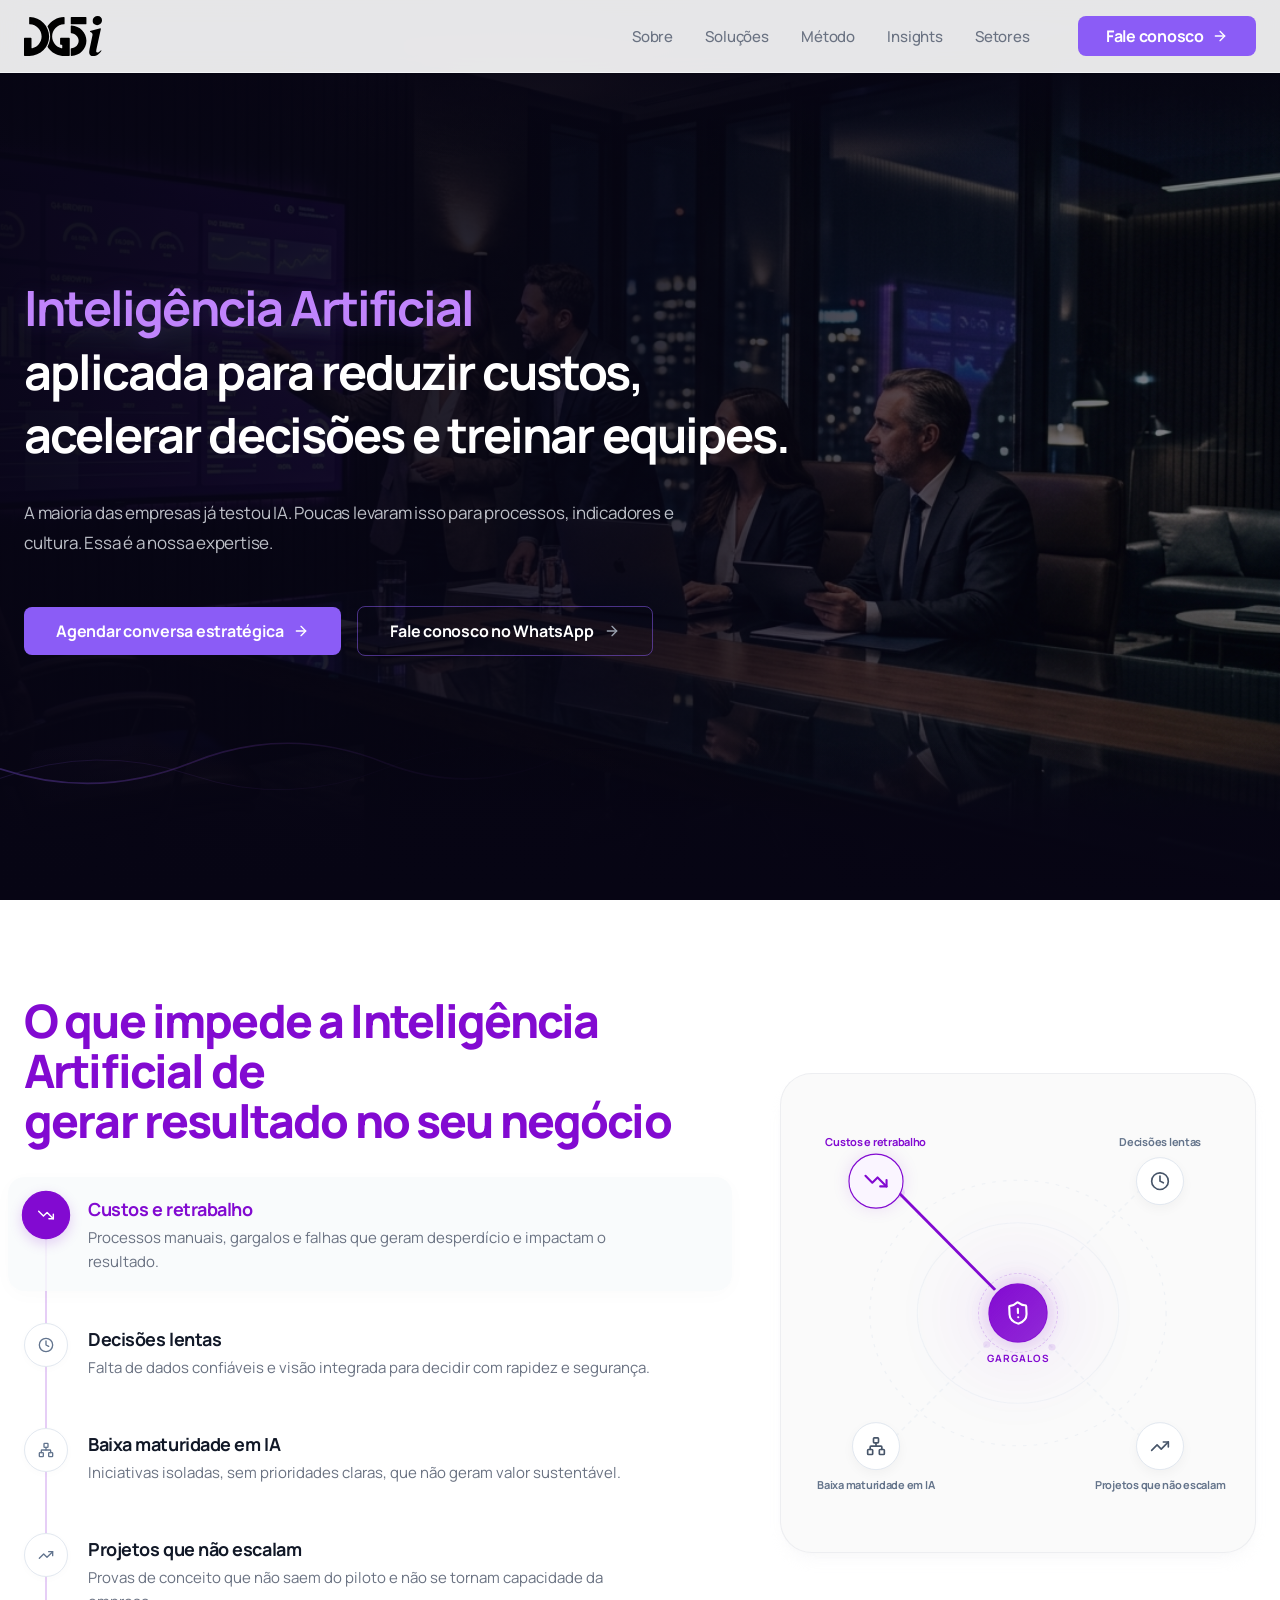
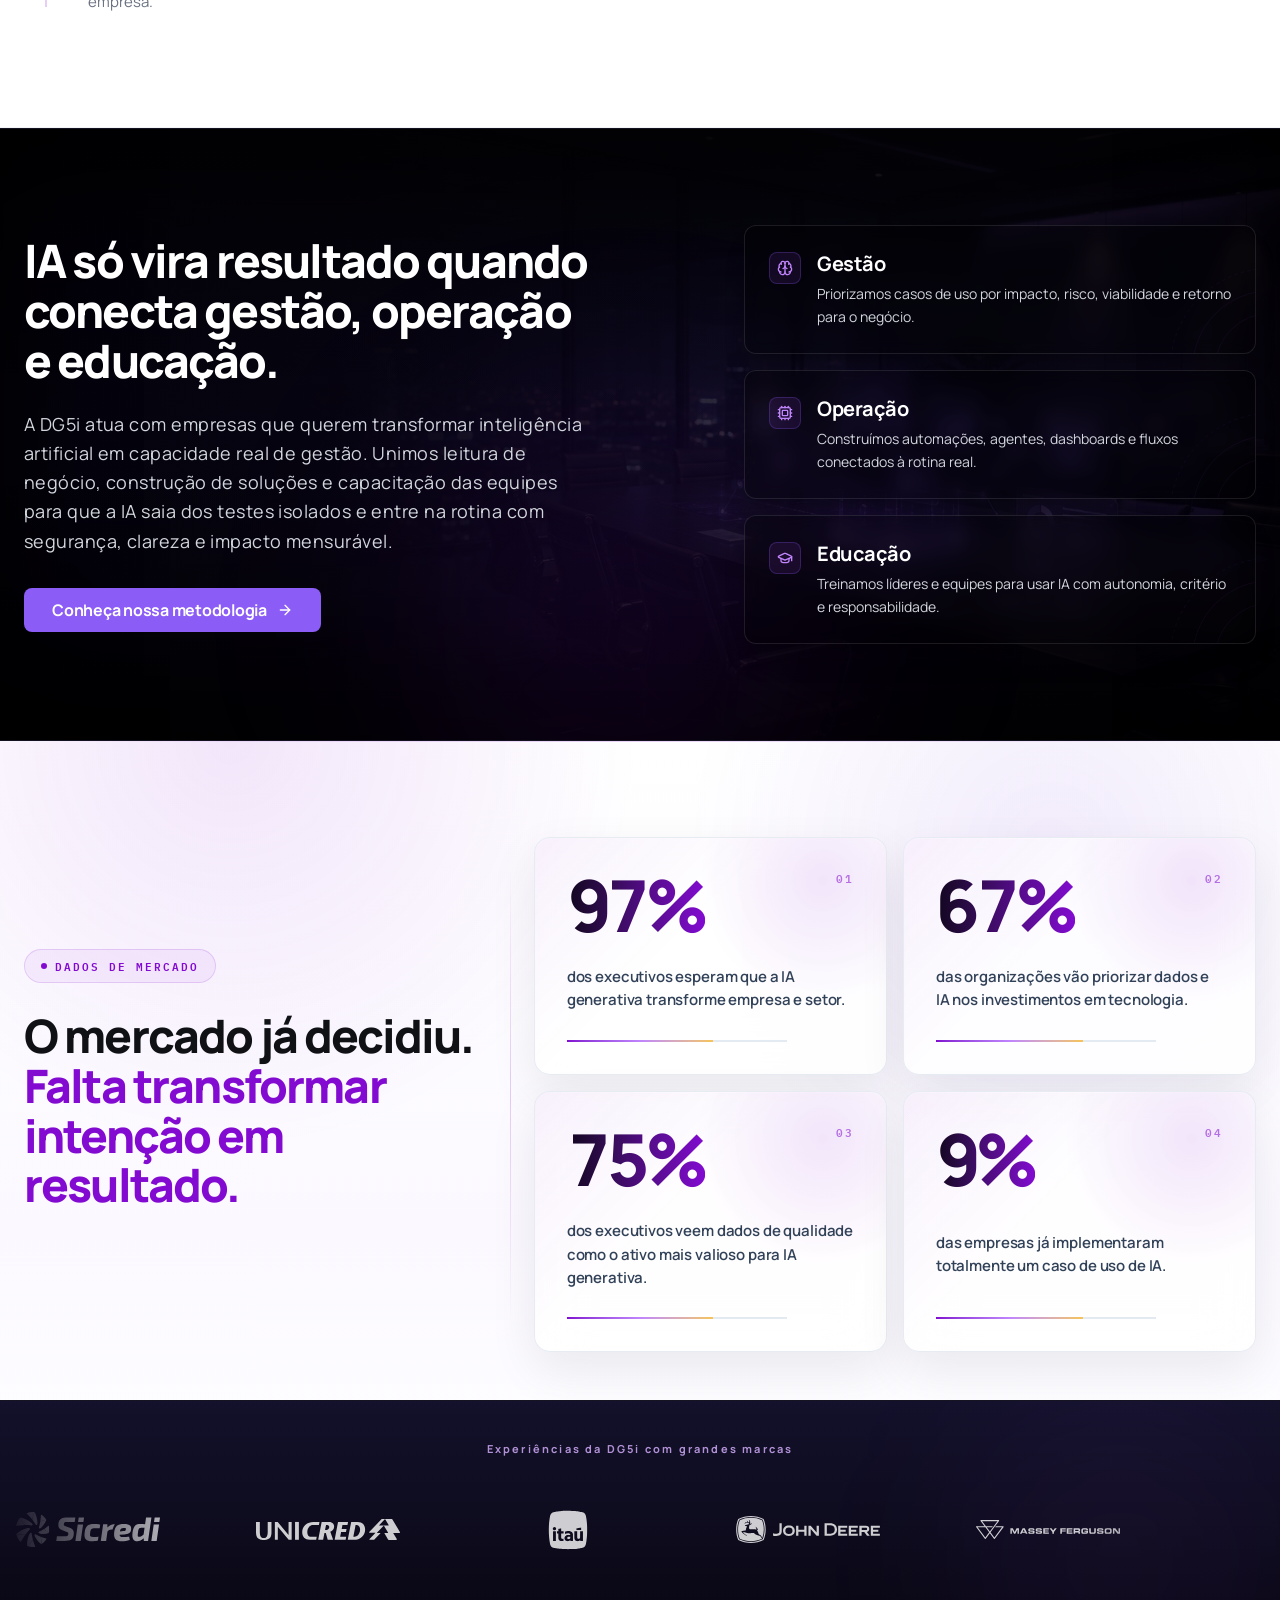
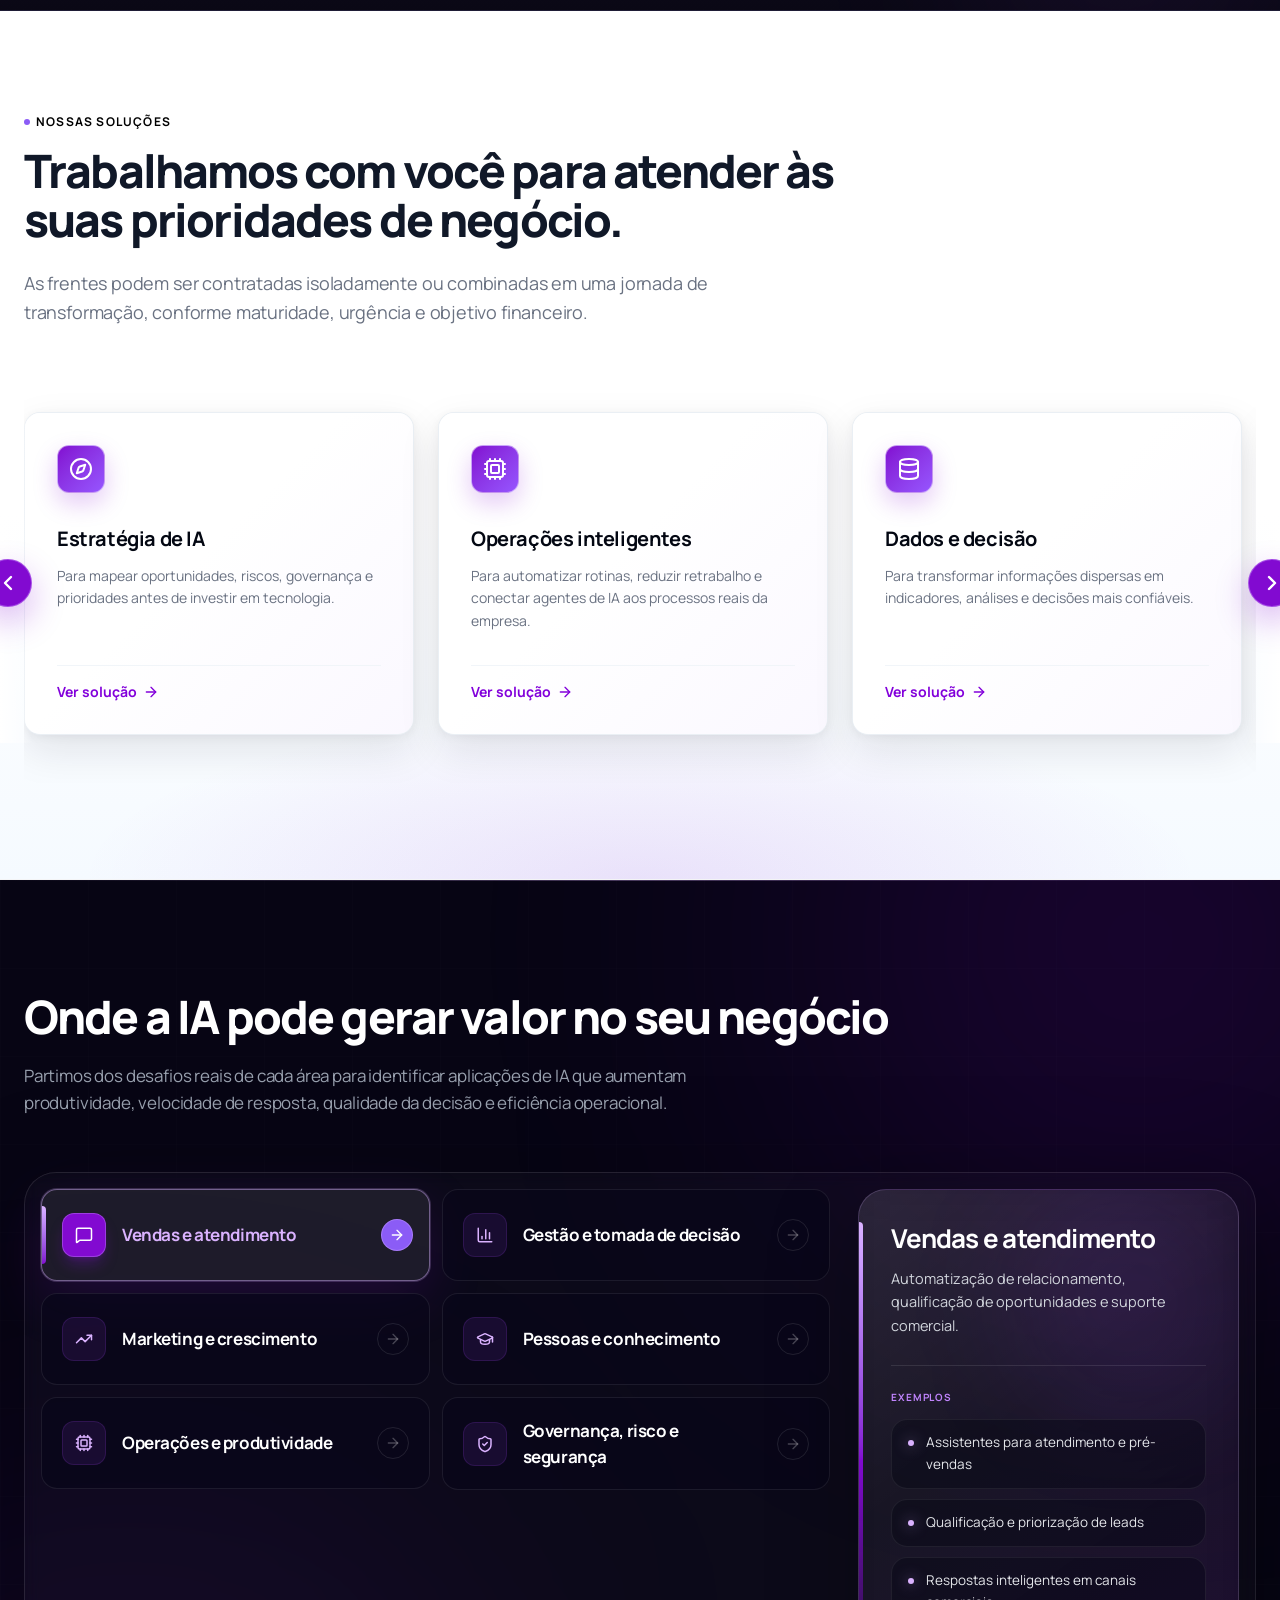
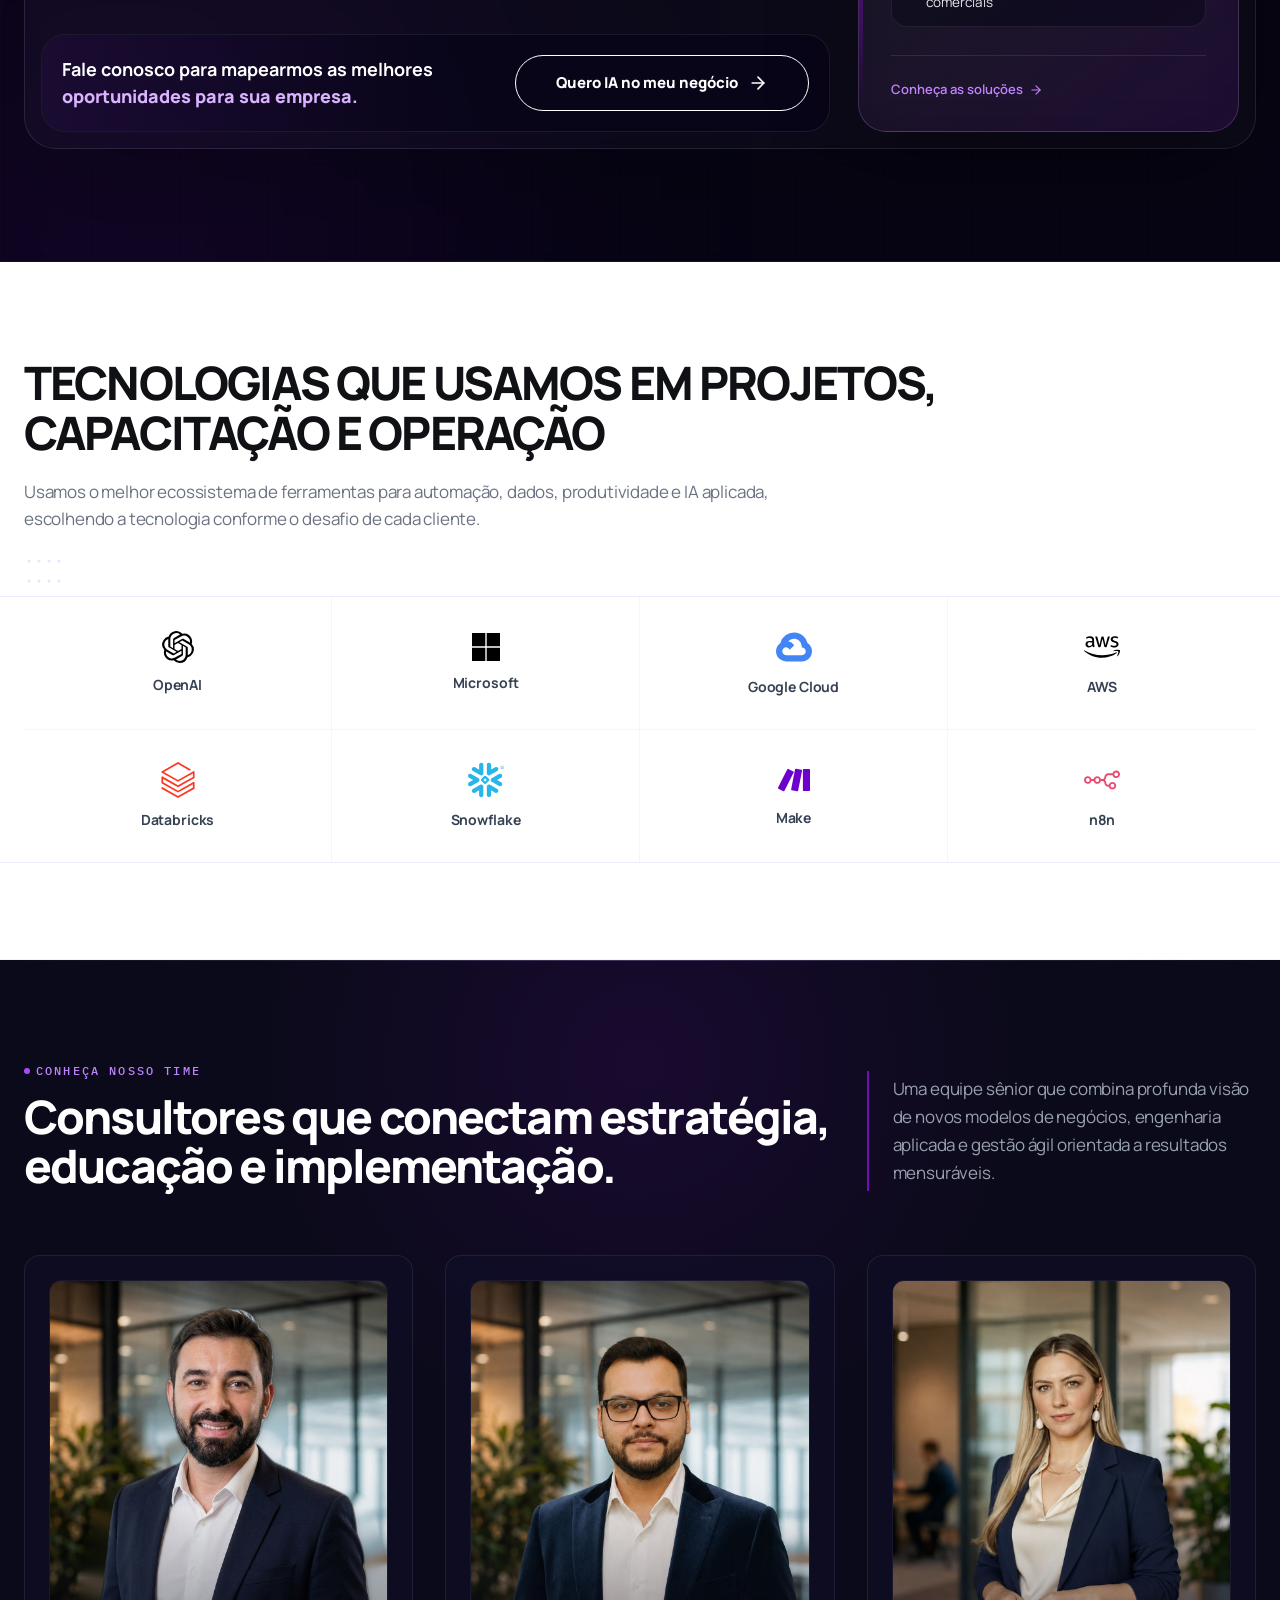
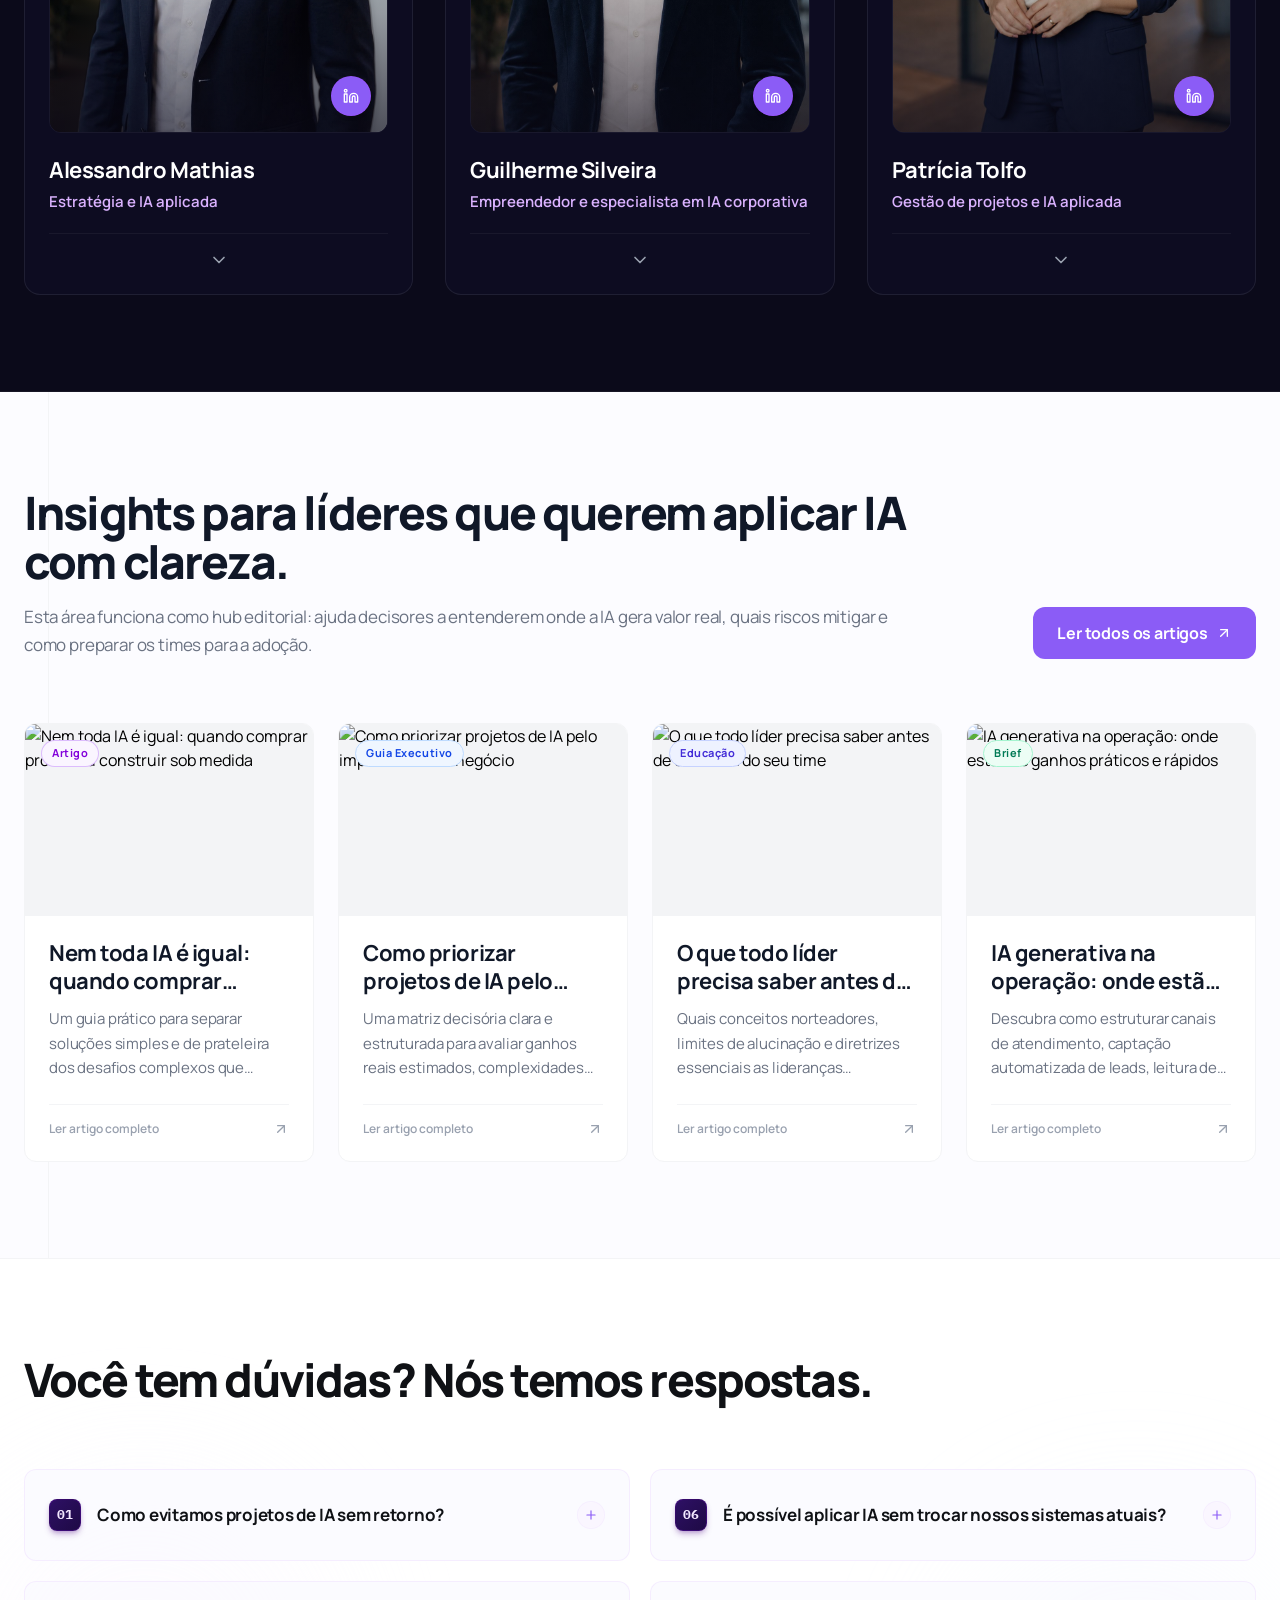
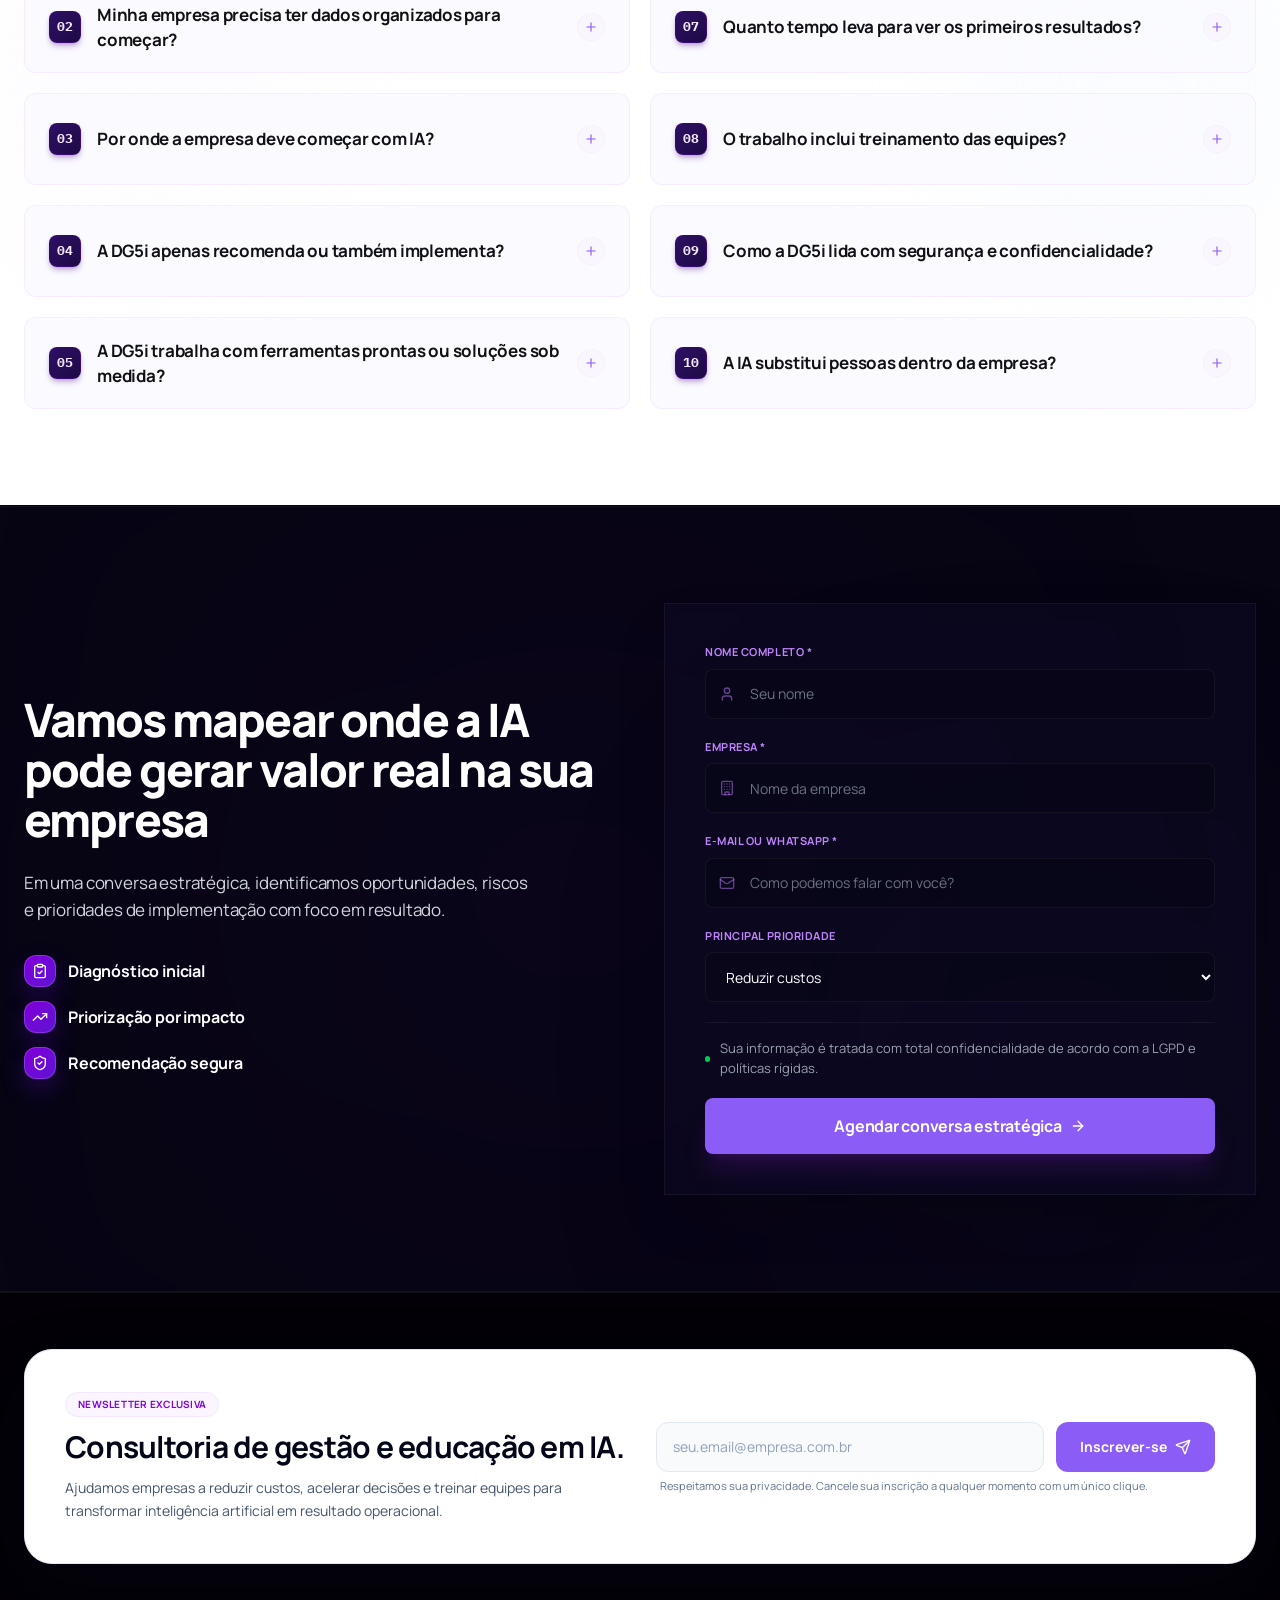
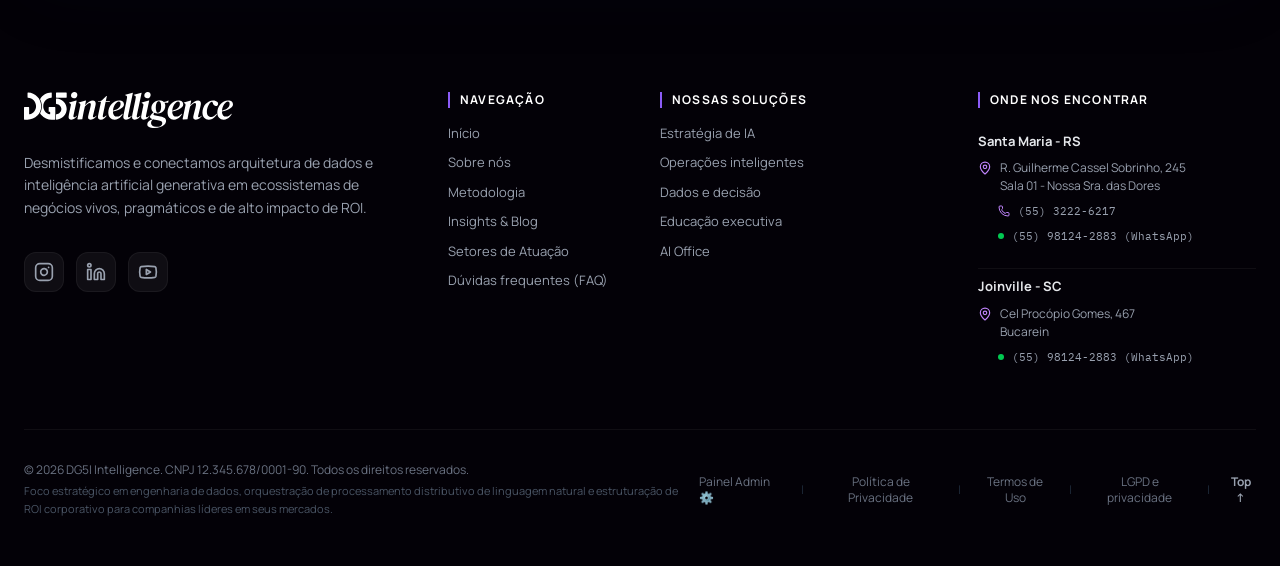
==== commit df3f1732: "Publish footer contrast update" ====
--- a/index.html
+++ b/index.html
@@ -6,8 +6,8 @@
     <meta name="description" content="A DG5I Intelligence ajuda sua empresa a reduzir custos, acelerar tomadas de decisão e capacitar equipes com a aplicação prática de Inteligência Artificial." />
     <meta name="robots" content="index, follow" />
     <title>DG5I Intelligence | Inteligência Artificial, Consultoria e Educação Corporativa</title>
-    <script type="module" crossorigin src="/assets/index-C-66ENp1.js"></script>
-    <link rel="stylesheet" crossorigin href="/assets/index-BGUuwDvq.css">
+    <script type="module" crossorigin src="/assets/index-Bq5C1vhn.js"></script>
+    <link rel="stylesheet" crossorigin href="/assets/index-BcCD4U51.css">
   </head>
   <body>
     <div id="root"></div>
--- a/assets/index-BcCD4U51.css
+++ b/assets/index-BcCD4U51.css
@@ -0,0 +1 @@
+@import"https://fonts.googleapis.com/css2?family=IBM+Plex+Mono:wght@500&family=Manrope:wght@400;500;600;700;800&display=swap";/*! tailwindcss v4.3.1 | MIT License | https://tailwindcss.com */@layer properties{@supports (((-webkit-hyphens:none)) and (not (margin-trim:inline))) or ((-moz-orient:inline) and (not (color:rgb(from red r g b)))){*,:before,:after,::backdrop{--tw-translate-x:0;--tw-translate-y:0;--tw-translate-z:0;--tw-scale-x:1;--tw-scale-y:1;--tw-scale-z:1;--tw-rotate-x:initial;--tw-rotate-y:initial;--tw-rotate-z:initial;--tw-skew-x:initial;--tw-skew-y:initial;--tw-scroll-snap-strictness:proximity;--tw-space-y-reverse:0;--tw-divide-y-reverse:0;--tw-border-style:solid;--tw-gradient-position:initial;--tw-gradient-from:#0000;--tw-gradient-via:#0000;--tw-gradient-to:#0000;--tw-gradient-stops:initial;--tw-gradient-via-stops:initial;--tw-gradient-from-position:0%;--tw-gradient-via-position:50%;--tw-gradient-to-position:100%;--tw-leading:initial;--tw-font-weight:initial;--tw-tracking:initial;--tw-ordinal:initial;--tw-slashed-zero:initial;--tw-numeric-figure:initial;--tw-numeric-spacing:initial;--tw-numeric-fraction:initial;--tw-shadow:0 0 #0000;--tw-shadow-color:initial;--tw-shadow-alpha:100%;--tw-inset-shadow:0 0 #0000;--tw-inset-shadow-color:initial;--tw-inset-shadow-alpha:100%;--tw-ring-color:initial;--tw-ring-shadow:0 0 #0000;--tw-inset-ring-color:initial;--tw-inset-ring-shadow:0 0 #0000;--tw-ring-inset:initial;--tw-ring-offset-width:0px;--tw-ring-offset-color:#fff;--tw-ring-offset-shadow:0 0 #0000;--tw-outline-style:solid;--tw-blur:initial;--tw-brightness:initial;--tw-contrast:initial;--tw-grayscale:initial;--tw-hue-rotate:initial;--tw-invert:initial;--tw-opacity:initial;--tw-saturate:initial;--tw-sepia:initial;--tw-drop-shadow:initial;--tw-drop-shadow-color:initial;--tw-drop-shadow-alpha:100%;--tw-drop-shadow-size:initial;--tw-backdrop-blur:initial;--tw-backdrop-brightness:initial;--tw-backdrop-contrast:initial;--tw-backdrop-grayscale:initial;--tw-backdrop-hue-rotate:initial;--tw-backdrop-invert:initial;--tw-backdrop-opacity:initial;--tw-backdrop-saturate:initial;--tw-backdrop-sepia:initial;--tw-duration:initial}}}@layer theme{:root,:host{--font-sans:"Manrope", sans-serif;--font-mono:"IBM Plex Mono", monospace;--color-red-50:oklch(97.1% .013 17.38);--color-red-100:oklch(93.6% .032 17.717);--color-red-200:oklch(88.5% .062 18.334);--color-red-300:oklch(80.8% .114 19.571);--color-red-400:oklch(70.4% .191 22.216);--color-red-500:oklch(63.7% .237 25.331);--color-red-600:oklch(57.7% .245 27.325);--color-red-700:oklch(50.5% .213 27.518);--color-red-800:oklch(44.4% .177 26.899);--color-red-900:oklch(39.6% .141 25.723);--color-amber-50:oklch(98.7% .022 95.277);--color-amber-100:oklch(96.2% .059 95.617);--color-amber-200:oklch(92.4% .12 95.746);--color-amber-500:oklch(76.9% .188 70.08);--color-amber-700:oklch(55.5% .163 48.998);--color-amber-800:oklch(47.3% .137 46.201);--color-yellow-50:oklch(98.7% .026 102.212);--color-yellow-200:oklch(94.5% .129 101.54);--color-yellow-500:oklch(79.5% .184 86.047);--color-yellow-700:oklch(55.4% .135 66.442);--color-green-500:oklch(72.3% .219 149.579);--color-emerald-50:oklch(97.9% .021 166.113);--color-emerald-100:oklch(95% .052 163.051);--color-emerald-200:oklch(90.5% .093 164.15);--color-emerald-300:oklch(84.5% .143 164.978);--color-emerald-500:oklch(69.6% .17 162.48);--color-emerald-600:oklch(59.6% .145 163.225);--color-emerald-700:oklch(50.8% .118 165.612);--color-emerald-800:oklch(43.2% .095 166.913);--color-blue-50:oklch(97% .014 254.604);--color-blue-100:oklch(93.2% .032 255.585);--color-blue-200:oklch(88.2% .059 254.128);--color-blue-300:oklch(80.9% .105 251.813);--color-blue-400:oklch(70.7% .165 254.624);--color-blue-600:oklch(54.6% .245 262.881);--color-blue-700:oklch(48.8% .243 264.376);--color-blue-800:oklch(42.4% .199 265.638);--color-blue-900:oklch(37.9% .146 265.522);--color-blue-950:oklch(28.2% .091 267.935);--color-indigo-50:oklch(96.2% .018 272.314);--color-indigo-100:oklch(93% .034 272.788);--color-indigo-200:oklch(87% .065 274.039);--color-indigo-300:oklch(78.5% .115 274.713);--color-indigo-500:oklch(58.5% .233 277.117);--color-indigo-700:oklch(45.7% .24 277.023);--color-indigo-800:oklch(39.8% .195 277.366);--color-indigo-950:oklch(25.7% .09 281.288);--color-purple-50:oklch(97.7% .014 308.299);--color-purple-100:oklch(94.6% .033 307.174);--color-purple-200:oklch(90.2% .063 306.703);--color-purple-300:oklch(82.7% .119 306.383);--color-purple-400:oklch(71.4% .203 305.504);--color-purple-500:oklch(62.7% .265 303.9);--color-purple-600:oklch(55.8% .288 302.321);--color-purple-700:oklch(49.6% .265 301.924);--color-purple-800:oklch(43.8% .218 303.724);--color-purple-900:oklch(38.1% .176 304.987);--color-purple-950:oklch(29.1% .149 302.717);--color-rose-50:oklch(96.9% .015 12.422);--color-rose-100:oklch(94.1% .03 12.58);--color-rose-200:oklch(89.2% .058 10.001);--color-rose-700:oklch(51.4% .222 16.935);--color-rose-800:oklch(45.5% .188 13.697);--color-slate-50:oklch(98.4% .003 247.858);--color-slate-100:oklch(96.8% .007 247.896);--color-slate-200:oklch(92.9% .013 255.508);--color-slate-400:oklch(70.4% .04 256.788);--color-slate-500:oklch(55.4% .046 257.417);--color-slate-600:oklch(44.6% .043 257.281);--color-slate-700:oklch(37.2% .044 257.287);--color-slate-900:oklch(20.8% .042 265.755);--color-slate-950:oklch(12.9% .042 264.695);--color-gray-50:oklch(98.5% .002 247.839);--color-gray-100:oklch(96.7% .003 264.542);--color-gray-200:oklch(92.8% .006 264.531);--color-gray-300:oklch(87.2% .01 258.338);--color-gray-400:oklch(70.7% .022 261.325);--color-gray-500:oklch(55.1% .027 264.364);--color-gray-600:oklch(44.6% .03 256.802);--color-gray-700:oklch(37.3% .034 259.733);--color-gray-800:oklch(27.8% .033 256.848);--color-gray-900:oklch(21% .034 264.665);--color-gray-950:oklch(13% .028 261.692);--color-black:#000;--color-white:#fff;--spacing:.25rem;--container-sm:24rem;--container-md:28rem;--container-lg:32rem;--container-xl:36rem;--container-2xl:42rem;--container-3xl:48rem;--container-4xl:56rem;--container-5xl:64rem;--container-6xl:72rem;--container-7xl:80rem;--text-xs:.75rem;--text-xs--line-height:calc(1 / .75);--text-sm:.875rem;--text-sm--line-height:calc(1.25 / .875);--text-base:1rem;--text-base--line-height: 1.5 ;--text-lg:1.125rem;--text-lg--line-height:calc(1.75 / 1.125);--text-xl:1.25rem;--text-xl--line-height:calc(1.75 / 1.25);--text-2xl:1.5rem;--text-2xl--line-height:calc(2 / 1.5);--text-3xl:1.875rem;--text-3xl--line-height: 1.2 ;--text-4xl:2.25rem;--text-4xl--line-height:calc(2.5 / 2.25);--text-6xl:3.75rem;--text-6xl--line-height:1;--text-9xl:8rem;--text-9xl--line-height:1;--font-weight-normal:400;--font-weight-medium:500;--font-weight-semibold:600;--font-weight-bold:700;--font-weight-extrabold:800;--font-weight-black:900;--tracking-tight:-.025em;--tracking-wide:.025em;--tracking-wider:.05em;--tracking-widest:.1em;--leading-tight:1.25;--leading-snug:1.375;--leading-normal:1.5;--leading-relaxed:1.625;--radius-md:.375rem;--radius-lg:.5rem;--radius-xl:.75rem;--radius-2xl:1rem;--radius-3xl:1.5rem;--animate-spin:spin 1s linear infinite;--animate-ping:ping 1s cubic-bezier(0, 0, .2, 1) infinite;--animate-pulse:pulse 2s cubic-bezier(.4, 0, .6, 1) infinite;--animate-bounce:bounce 1s infinite;--blur-sm:8px;--blur-md:12px;--blur-lg:16px;--blur-xl:24px;--blur-2xl:40px;--blur-3xl:64px;--default-transition-duration:.15s;--default-transition-timing-function:cubic-bezier(.4, 0, .2, 1);--default-font-family:var(--font-sans);--default-mono-font-family:var(--font-mono);--font-primary:"Manrope", sans-serif;--animate-marquee:marquee 60s linear infinite}}@layer base{*,:after,:before,::backdrop{box-sizing:border-box;border:0 solid;margin:0;padding:0}::file-selector-button{box-sizing:border-box;border:0 solid;margin:0;padding:0}html,:host{-webkit-text-size-adjust:100%;-moz-tab-size:4;tab-size:4;line-height:1.5;font-family:var(--default-font-family,ui-sans-serif, system-ui, sans-serif, "Apple Color Emoji", "Segoe UI Emoji", "Segoe UI Symbol", "Noto Color Emoji");font-feature-settings:var(--default-font-feature-settings,normal);font-variation-settings:var(--default-font-variation-settings,normal);-webkit-tap-highlight-color:transparent}hr{height:0;color:inherit;border-top-width:1px}abbr:where([title]){-webkit-text-decoration:underline dotted;text-decoration:underline dotted}h1,h2,h3,h4,h5,h6{font-size:inherit;font-weight:inherit}a{color:inherit;-webkit-text-decoration:inherit;text-decoration:inherit}b,strong{font-weight:bolder}code,kbd,samp,pre{font-family:var(--default-mono-font-family,ui-monospace, SFMono-Regular, Menlo, Monaco, Consolas, "Liberation Mono", "Courier New", monospace);font-feature-settings:var(--default-mono-font-feature-settings,normal);font-variation-settings:var(--default-mono-font-variation-settings,normal);font-size:1em}small{font-size:80%}sub,sup{vertical-align:baseline;font-size:75%;line-height:0;position:relative}sub{bottom:-.25em}sup{top:-.5em}table{text-indent:0;border-color:inherit;border-collapse:collapse}:-moz-focusring{outline:auto}progress{vertical-align:baseline}summary{display:list-item}ol,ul,menu{list-style:none}img,svg,video,canvas,audio,iframe,embed,object{vertical-align:middle;display:block}img,video{max-width:100%;height:auto}button,input,select,optgroup,textarea{font:inherit;font-feature-settings:inherit;font-variation-settings:inherit;letter-spacing:inherit;color:inherit;opacity:1;background-color:#0000;border-radius:0}::file-selector-button{font:inherit;font-feature-settings:inherit;font-variation-settings:inherit;letter-spacing:inherit;color:inherit;opacity:1;background-color:#0000;border-radius:0}:where(select:is([multiple],[size])) optgroup{font-weight:bolder}:where(select:is([multiple],[size])) optgroup option{padding-inline-start:20px}::file-selector-button{margin-inline-end:4px}::placeholder{opacity:1}@supports (not ((-webkit-appearance:-apple-pay-button))) or (contain-intrinsic-size:1px){::placeholder{color:currentColor}@supports (color:color-mix(in lab,red,red)){::placeholder{color:color-mix(in oklab,currentcolor 50%,transparent)}}}textarea{resize:vertical}::-webkit-search-decoration{-webkit-appearance:none}::-webkit-date-and-time-value{min-height:1lh;text-align:inherit}::-webkit-datetime-edit{display:inline-flex}::-webkit-datetime-edit-fields-wrapper{padding:0}::-webkit-datetime-edit{padding-block:0}::-webkit-datetime-edit-year-field{padding-block:0}::-webkit-datetime-edit-month-field{padding-block:0}::-webkit-datetime-edit-day-field{padding-block:0}::-webkit-datetime-edit-hour-field{padding-block:0}::-webkit-datetime-edit-minute-field{padding-block:0}::-webkit-datetime-edit-second-field{padding-block:0}::-webkit-datetime-edit-millisecond-field{padding-block:0}::-webkit-datetime-edit-meridiem-field{padding-block:0}::-webkit-calendar-picker-indicator{line-height:1}:-moz-ui-invalid{box-shadow:none}button,input:where([type=button],[type=reset],[type=submit]){-webkit-appearance:button;-moz-appearance:button;appearance:button}::file-selector-button{-webkit-appearance:button;-moz-appearance:button;appearance:button}::-webkit-inner-spin-button{height:auto}::-webkit-outer-spin-button{height:auto}[hidden]:where(:not([hidden=until-found])){display:none!important}}@layer components;@layer utilities{.pointer-events-none{pointer-events:none}.invisible{visibility:hidden}.visible{visibility:visible}.absolute{position:absolute}.fixed{position:fixed}.relative{position:relative}.-inset-1{inset:calc(var(--spacing) * -1)}.inset-0{top:0;right:0;bottom:0;left:0}.inset-x-0{inset-inline:0}.inset-x-6{inset-inline:calc(var(--spacing) * 6)}.inset-y-0{inset-block:0}.-top-3{top:calc(var(--spacing) * -3)}.-top-48{top:calc(var(--spacing) * -48)}.top-0{top:0}.top-1\/2{top:50%}.top-1\/4{top:25%}.top-3\.5{top:calc(var(--spacing) * 3.5)}.top-4{top:calc(var(--spacing) * 4)}.top-5{top:calc(var(--spacing) * 5)}.top-6{top:calc(var(--spacing) * 6)}.top-8{top:calc(var(--spacing) * 8)}.top-24{top:calc(var(--spacing) * 24)}.top-\[-260px\]{top:-260px}.top-\[20\%\]{top:20%}.top-\[50\%\]{top:50%}.top-\[58\%\]{top:58%}.top-\[80\%\]{top:80%}.top-full{top:100%}.-right-4{right:calc(var(--spacing) * -4)}.-right-5{right:calc(var(--spacing) * -5)}.-right-6{right:calc(var(--spacing) * -6)}.-right-8{right:calc(var(--spacing) * -8)}.-right-10{right:calc(var(--spacing) * -10)}.-right-12{right:calc(var(--spacing) * -12)}.right-0{right:0}.right-1{right:var(--spacing)}.right-3\.5{right:calc(var(--spacing) * 3.5)}.right-4{right:calc(var(--spacing) * 4)}.right-6{right:calc(var(--spacing) * 6)}.right-10{right:calc(var(--spacing) * 10)}.right-\[-180px\]{right:-180px}.-bottom-4{bottom:calc(var(--spacing) * -4)}.-bottom-5{bottom:calc(var(--spacing) * -5)}.-bottom-6{bottom:calc(var(--spacing) * -6)}.-bottom-8{bottom:calc(var(--spacing) * -8)}.-bottom-10{bottom:calc(var(--spacing) * -10)}.bottom-0{bottom:0}.bottom-1\/4{bottom:25%}.bottom-4{bottom:calc(var(--spacing) * 4)}.bottom-6{bottom:calc(var(--spacing) * 6)}.bottom-8{bottom:calc(var(--spacing) * 8)}.bottom-10{bottom:calc(var(--spacing) * 10)}.bottom-20{bottom:calc(var(--spacing) * 20)}.bottom-\[-260px\]{bottom:-260px}.-left-6{left:calc(var(--spacing) * -6)}.-left-12{left:calc(var(--spacing) * -12)}.-left-48{left:calc(var(--spacing) * -48)}.left-0{left:0}.left-1{left:var(--spacing)}.left-1\/2{left:50%}.left-1\/3{left:33.3333%}.left-1\/4{left:25%}.left-3\.5{left:calc(var(--spacing) * 3.5)}.left-4{left:calc(var(--spacing) * 4)}.left-6{left:calc(var(--spacing) * 6)}.left-12{left:calc(var(--spacing) * 12)}.left-\[-180px\]{left:-180px}.left-\[20\%\]{left:20%}.left-\[21px\]{left:21px}.left-\[50\%\]{left:50%}.left-\[80\%\]{left:80%}.-z-10{z-index:-10}.z-0{z-index:0}.z-10{z-index:10}.z-20{z-index:20}.z-30{z-index:30}.z-50{z-index:50}.z-\[999\]{z-index:999}.col-span-2{grid-column:span 2/span 2}.container{width:100%}@media(min-width:40rem){.container{max-width:40rem}}@media(min-width:48rem){.container{max-width:48rem}}@media(min-width:64rem){.container{max-width:64rem}}@media(min-width:80rem){.container{max-width:80rem}}@media(min-width:96rem){.container{max-width:96rem}}.m-auto{margin:auto}.-mx-4{margin-inline:calc(var(--spacing) * -4)}.-mx-6{margin-inline:calc(var(--spacing) * -6)}.mx-1{margin-inline:var(--spacing)}.mx-auto{margin-inline:auto}.my-6{margin-block:calc(var(--spacing) * 6)}.my-8{margin-block:calc(var(--spacing) * 8)}.my-12{margin-block:calc(var(--spacing) * 12)}.my-auto{margin-block:auto}.mt-0\.5{margin-top:calc(var(--spacing) * .5)}.mt-1{margin-top:var(--spacing)}.mt-1\.5{margin-top:calc(var(--spacing) * 1.5)}.mt-2{margin-top:calc(var(--spacing) * 2)}.mt-2\.5{margin-top:calc(var(--spacing) * 2.5)}.mt-3{margin-top:calc(var(--spacing) * 3)}.mt-3\.5{margin-top:calc(var(--spacing) * 3.5)}.mt-4{margin-top:calc(var(--spacing) * 4)}.mt-5{margin-top:calc(var(--spacing) * 5)}.mt-6{margin-top:calc(var(--spacing) * 6)}.mt-7{margin-top:calc(var(--spacing) * 7)}.mt-8{margin-top:calc(var(--spacing) * 8)}.mt-10{margin-top:calc(var(--spacing) * 10)}.mt-12{margin-top:calc(var(--spacing) * 12)}.mt-\[8px\]{margin-top:8px}.mt-auto{margin-top:auto}.mr-1{margin-right:var(--spacing)}.mb-1{margin-bottom:var(--spacing)}.mb-1\.5{margin-bottom:calc(var(--spacing) * 1.5)}.mb-2{margin-bottom:calc(var(--spacing) * 2)}.mb-3{margin-bottom:calc(var(--spacing) * 3)}.mb-3\.5{margin-bottom:calc(var(--spacing) * 3.5)}.mb-4{margin-bottom:calc(var(--spacing) * 4)}.mb-6{margin-bottom:calc(var(--spacing) * 6)}.mb-7{margin-bottom:calc(var(--spacing) * 7)}.mb-8{margin-bottom:calc(var(--spacing) * 8)}.mb-10{margin-bottom:calc(var(--spacing) * 10)}.mb-12{margin-bottom:calc(var(--spacing) * 12)}.mb-14{margin-bottom:calc(var(--spacing) * 14)}.mb-16{margin-bottom:calc(var(--spacing) * 16)}.ml-1{margin-left:var(--spacing)}.ml-4{margin-left:calc(var(--spacing) * 4)}.line-clamp-1{-webkit-line-clamp:1;-webkit-box-orient:vertical;display:-webkit-box;overflow:hidden}.line-clamp-2{-webkit-line-clamp:2;-webkit-box-orient:vertical;display:-webkit-box;overflow:hidden}.line-clamp-3{-webkit-line-clamp:3;-webkit-box-orient:vertical;display:-webkit-box;overflow:hidden}.block{display:block}.contents{display:contents}.flex{display:flex}.grid{display:grid}.hidden{display:none}.inline{display:inline}.inline-block{display:inline-block}.inline-flex{display:inline-flex}.aspect-\[3\/2\]{aspect-ratio:3/2}.aspect-\[3\/4\]{aspect-ratio:3/4}.aspect-\[4\/3\]{aspect-ratio:4/3}.aspect-\[16\/9\]{aspect-ratio:16/9}.aspect-\[16\/10\]{aspect-ratio:16/10}.h-0\.5{height:calc(var(--spacing) * .5)}.h-1{height:var(--spacing)}.h-1\.5{height:calc(var(--spacing) * 1.5)}.h-2{height:calc(var(--spacing) * 2)}.h-3{height:calc(var(--spacing) * 3)}.h-3\.5{height:calc(var(--spacing) * 3.5)}.h-4{height:calc(var(--spacing) * 4)}.h-4\.5{height:calc(var(--spacing) * 4.5)}.h-5{height:calc(var(--spacing) * 5)}.h-5\.5{height:calc(var(--spacing) * 5.5)}.h-6{height:calc(var(--spacing) * 6)}.h-7{height:calc(var(--spacing) * 7)}.h-8{height:calc(var(--spacing) * 8)}.h-9{height:calc(var(--spacing) * 9)}.h-10{height:calc(var(--spacing) * 10)}.h-11{height:calc(var(--spacing) * 11)}.h-12{height:calc(var(--spacing) * 12)}.h-14{height:calc(var(--spacing) * 14)}.h-16{height:calc(var(--spacing) * 16)}.h-20{height:calc(var(--spacing) * 20)}.h-28{height:calc(var(--spacing) * 28)}.h-32{height:calc(var(--spacing) * 32)}.h-40{height:calc(var(--spacing) * 40)}.h-48{height:calc(var(--spacing) * 48)}.h-56{height:calc(var(--spacing) * 56)}.h-80{height:calc(var(--spacing) * 80)}.h-96{height:calc(var(--spacing) * 96)}.h-\[2px\]{height:2px}.h-\[50px\]{height:50px}.h-\[115px\]{height:115px}.h-\[138px\]{height:138px}.h-\[256px\]{height:256px}.h-\[300px\]{height:300px}.h-\[480px\]{height:480px}.h-\[500px\]{height:500px}.h-\[600px\]{height:600px}.h-\[620px\]{height:620px}.h-\[640px\]{height:640px}.h-\[700px\]{height:700px}.h-auto{height:auto}.h-full{height:100%}.h-px{height:1px}.max-h-7{max-height:calc(var(--spacing) * 7)}.max-h-8{max-height:calc(var(--spacing) * 8)}.max-h-9{max-height:calc(var(--spacing) * 9)}.max-h-10{max-height:calc(var(--spacing) * 10)}.max-h-14{max-height:calc(var(--spacing) * 14)}.max-h-\[85vh\]{max-height:85vh}.max-h-\[300px\]{max-height:300px}.max-h-screen{max-height:100vh}.min-h-\[92px\]{min-height:92px}.min-h-\[128px\]{min-height:128px}.min-h-\[238px\]{min-height:238px}.min-h-\[300px\]{min-height:300px}.min-h-\[320px\]{min-height:320px}.min-h-\[350px\]{min-height:350px}.min-h-\[360px\]{min-height:360px}.min-h-\[500px\]{min-height:500px}.min-h-\[550px\]{min-height:550px}.min-h-screen{min-height:100vh}.w-1{width:var(--spacing)}.w-1\.5{width:calc(var(--spacing) * 1.5)}.w-1\/2{width:50%}.w-2{width:calc(var(--spacing) * 2)}.w-2\/3{width:66.6667%}.w-3{width:calc(var(--spacing) * 3)}.w-3\.5{width:calc(var(--spacing) * 3.5)}.w-4{width:calc(var(--spacing) * 4)}.w-4\.5{width:calc(var(--spacing) * 4.5)}.w-5{width:calc(var(--spacing) * 5)}.w-5\.5{width:calc(var(--spacing) * 5.5)}.w-6{width:calc(var(--spacing) * 6)}.w-7{width:calc(var(--spacing) * 7)}.w-8{width:calc(var(--spacing) * 8)}.w-9{width:calc(var(--spacing) * 9)}.w-10{width:calc(var(--spacing) * 10)}.w-11{width:calc(var(--spacing) * 11)}.w-12{width:calc(var(--spacing) * 12)}.w-14{width:calc(var(--spacing) * 14)}.w-16{width:calc(var(--spacing) * 16)}.w-20{width:calc(var(--spacing) * 20)}.w-28{width:calc(var(--spacing) * 28)}.w-32{width:calc(var(--spacing) * 32)}.w-36{width:calc(var(--spacing) * 36)}.w-40{width:calc(var(--spacing) * 40)}.w-56{width:calc(var(--spacing) * 56)}.w-80{width:calc(var(--spacing) * 80)}.w-96{width:calc(var(--spacing) * 96)}.w-\[1\.5px\]{width:1.5px}.w-\[82vw\]{width:82vw}.w-\[500px\]{width:500px}.w-\[600px\]{width:600px}.w-\[620px\]{width:620px}.w-\[640px\]{width:640px}.w-\[700px\]{width:700px}.w-auto{width:auto}.w-full{width:100%}.w-max{width:max-content}.w-px{width:1px}.max-w-2xl{max-width:var(--container-2xl)}.max-w-3xl{max-width:var(--container-3xl)}.max-w-4xl{max-width:var(--container-4xl)}.max-w-5xl{max-width:var(--container-5xl)}.max-w-6xl{max-width:var(--container-6xl)}.max-w-7xl{max-width:var(--container-7xl)}.max-w-\[20rem\]{max-width:20rem}.max-w-\[130px\]{max-width:130px}.max-w-\[140px\]{max-width:140px}.max-w-\[150px\]{max-width:150px}.max-w-\[220px\]{max-width:220px}.max-w-\[1120px\]{max-width:1120px}.max-w-full{max-width:100%}.max-w-lg{max-width:var(--container-lg)}.max-w-md{max-width:var(--container-md)}.max-w-none{max-width:none}.max-w-sm{max-width:var(--container-sm)}.max-w-xl{max-width:var(--container-xl)}.min-w-0{min-width:0}.min-w-full{min-width:100%}.flex-1{flex:1}.flex-shrink-0,.shrink-0{flex-shrink:0}.flex-grow{flex-grow:1}.-translate-x-1\/2{--tw-translate-x: -50% ;translate:var(--tw-translate-x) var(--tw-translate-y)}.translate-x-1{--tw-translate-x:var(--spacing);translate:var(--tw-translate-x) var(--tw-translate-y)}.-translate-y-1\/2{--tw-translate-y: -50% ;translate:var(--tw-translate-x) var(--tw-translate-y)}.scale-110{--tw-scale-x:110%;--tw-scale-y:110%;--tw-scale-z:110%;scale:var(--tw-scale-x) var(--tw-scale-y)}.scale-125{--tw-scale-x:125%;--tw-scale-y:125%;--tw-scale-z:125%;scale:var(--tw-scale-x) var(--tw-scale-y)}.rotate-180{rotate:180deg}.transform{transform:var(--tw-rotate-x,) var(--tw-rotate-y,) var(--tw-rotate-z,) var(--tw-skew-x,) var(--tw-skew-y,)}.animate-bounce{animation:var(--animate-bounce)}.animate-marquee{animation:var(--animate-marquee)}.animate-ping{animation:var(--animate-ping)}.animate-pulse{animation:var(--animate-pulse)}.animate-spin{animation:var(--animate-spin)}.cursor-default{cursor:default}.cursor-pointer{cursor:pointer}.snap-x{scroll-snap-type:x var(--tw-scroll-snap-strictness)}.snap-mandatory{--tw-scroll-snap-strictness:mandatory}.snap-start{scroll-snap-align:start}.scroll-mt-28{scroll-margin-top:calc(var(--spacing) * 28)}.\[scrollbar-width\:none\],.scrollbar-none{scrollbar-width:none}.list-decimal{list-style-type:decimal}.list-disc{list-style-type:disc}.list-none{list-style-type:none}.grid-cols-1{grid-template-columns:repeat(1,minmax(0,1fr))}.grid-cols-2{grid-template-columns:repeat(2,minmax(0,1fr))}.grid-cols-3{grid-template-columns:repeat(3,minmax(0,1fr))}.flex-col{flex-direction:column}.flex-wrap{flex-wrap:wrap}.items-baseline{align-items:baseline}.items-center{align-items:center}.items-end{align-items:flex-end}.items-start{align-items:flex-start}.items-stretch{align-items:stretch}.justify-between{justify-content:space-between}.justify-center{justify-content:center}.justify-end{justify-content:flex-end}.justify-start{justify-content:flex-start}.gap-1{gap:var(--spacing)}.gap-1\.5{gap:calc(var(--spacing) * 1.5)}.gap-2{gap:calc(var(--spacing) * 2)}.gap-2\.5{gap:calc(var(--spacing) * 2.5)}.gap-3{gap:calc(var(--spacing) * 3)}.gap-3\.5{gap:calc(var(--spacing) * 3.5)}.gap-4{gap:calc(var(--spacing) * 4)}.gap-5{gap:calc(var(--spacing) * 5)}.gap-6{gap:calc(var(--spacing) * 6)}.gap-8{gap:calc(var(--spacing) * 8)}.gap-10{gap:calc(var(--spacing) * 10)}.gap-12{gap:calc(var(--spacing) * 12)}.gap-16{gap:calc(var(--spacing) * 16)}:where(.space-y-1>:not(:last-child)){--tw-space-y-reverse:0;margin-block-start:calc(var(--spacing) * var(--tw-space-y-reverse));margin-block-end:calc(var(--spacing) * calc(1 - var(--tw-space-y-reverse)))}:where(.space-y-1\.5>:not(:last-child)){--tw-space-y-reverse:0;margin-block-start:calc(calc(var(--spacing) * 1.5) * var(--tw-space-y-reverse));margin-block-end:calc(calc(var(--spacing) * 1.5) * calc(1 - var(--tw-space-y-reverse)))}:where(.space-y-2>:not(:last-child)){--tw-space-y-reverse:0;margin-block-start:calc(calc(var(--spacing) * 2) * var(--tw-space-y-reverse));margin-block-end:calc(calc(var(--spacing) * 2) * calc(1 - var(--tw-space-y-reverse)))}:where(.space-y-2\.5>:not(:last-child)){--tw-space-y-reverse:0;margin-block-start:calc(calc(var(--spacing) * 2.5) * var(--tw-space-y-reverse));margin-block-end:calc(calc(var(--spacing) * 2.5) * calc(1 - var(--tw-space-y-reverse)))}:where(.space-y-3>:not(:last-child)){--tw-space-y-reverse:0;margin-block-start:calc(calc(var(--spacing) * 3) * var(--tw-space-y-reverse));margin-block-end:calc(calc(var(--spacing) * 3) * calc(1 - var(--tw-space-y-reverse)))}:where(.space-y-3\.5>:not(:last-child)){--tw-space-y-reverse:0;margin-block-start:calc(calc(var(--spacing) * 3.5) * var(--tw-space-y-reverse));margin-block-end:calc(calc(var(--spacing) * 3.5) * calc(1 - var(--tw-space-y-reverse)))}:where(.space-y-4>:not(:last-child)){--tw-space-y-reverse:0;margin-block-start:calc(calc(var(--spacing) * 4) * var(--tw-space-y-reverse));margin-block-end:calc(calc(var(--spacing) * 4) * calc(1 - var(--tw-space-y-reverse)))}:where(.space-y-5>:not(:last-child)){--tw-space-y-reverse:0;margin-block-start:calc(calc(var(--spacing) * 5) * var(--tw-space-y-reverse));margin-block-end:calc(calc(var(--spacing) * 5) * calc(1 - var(--tw-space-y-reverse)))}:where(.space-y-6>:not(:last-child)){--tw-space-y-reverse:0;margin-block-start:calc(calc(var(--spacing) * 6) * var(--tw-space-y-reverse));margin-block-end:calc(calc(var(--spacing) * 6) * calc(1 - var(--tw-space-y-reverse)))}:where(.space-y-8>:not(:last-child)){--tw-space-y-reverse:0;margin-block-start:calc(calc(var(--spacing) * 8) * var(--tw-space-y-reverse));margin-block-end:calc(calc(var(--spacing) * 8) * calc(1 - var(--tw-space-y-reverse)))}:where(.space-y-12>:not(:last-child)){--tw-space-y-reverse:0;margin-block-start:calc(calc(var(--spacing) * 12) * var(--tw-space-y-reverse));margin-block-end:calc(calc(var(--spacing) * 12) * calc(1 - var(--tw-space-y-reverse)))}.gap-x-4{column-gap:calc(var(--spacing) * 4)}.gap-y-2{row-gap:calc(var(--spacing) * 2)}:where(.divide-y>:not(:last-child)){--tw-divide-y-reverse:0;border-bottom-style:var(--tw-border-style);border-top-style:var(--tw-border-style);border-top-width:calc(1px * var(--tw-divide-y-reverse));border-bottom-width:calc(1px * calc(1 - var(--tw-divide-y-reverse)))}:where(.divide-gray-200>:not(:last-child)){border-color:var(--color-gray-200)}.self-end{align-self:flex-end}.truncate{text-overflow:ellipsis;white-space:nowrap;overflow:hidden}.overflow-hidden{overflow:hidden}.overflow-x-auto{overflow-x:auto}.overflow-x-hidden{overflow-x:hidden}.overflow-y-auto{overflow-y:auto}.scroll-smooth{scroll-behavior:smooth}.rounded{border-radius:.25rem}.rounded-2xl{border-radius:var(--radius-2xl)}.rounded-3xl{border-radius:var(--radius-3xl)}.rounded-\[2\.6rem\]{border-radius:2.6rem}.rounded-\[2rem\]{border-radius:2rem}.rounded-\[24px\]{border-radius:24px}.rounded-\[28px\]{border-radius:28px}.rounded-\[32px\]{border-radius:32px}.rounded-full{border-radius:3.40282e38px}.rounded-lg{border-radius:var(--radius-lg)}.rounded-xl{border-radius:var(--radius-xl)}.rounded-l-md{border-top-left-radius:var(--radius-md);border-bottom-left-radius:var(--radius-md)}.rounded-r-full{border-top-right-radius:3.40282e38px;border-bottom-right-radius:3.40282e38px}.border{border-style:var(--tw-border-style);border-width:1px}.border-2{border-style:var(--tw-border-style);border-width:2px}.border-y{border-block-style:var(--tw-border-style);border-block-width:1px}.border-t{border-top-style:var(--tw-border-style);border-top-width:1px}.border-r{border-right-style:var(--tw-border-style);border-right-width:1px}.border-b{border-bottom-style:var(--tw-border-style);border-bottom-width:1px}.border-l{border-left-style:var(--tw-border-style);border-left-width:1px}.border-l-2{border-left-style:var(--tw-border-style);border-left-width:2px}.border-l-4{border-left-style:var(--tw-border-style);border-left-width:4px}.border-dashed{--tw-border-style:dashed;border-style:dashed}.border-\[\#5d12d2\]{border-color:#5d12d2}.border-\[\#5d12d2\]\/20{border-color:#5d12d233}.border-\[\#8b5cf6\]\/30{border-color:#8b5cf64d}.border-\[\#820ad1\]\/15{border-color:#820ad126}.border-amber-200{border-color:var(--color-amber-200)}.border-amber-200\/50{border-color:#fee68580}@supports (color:color-mix(in lab,red,red)){.border-amber-200\/50{border-color:color-mix(in oklab,var(--color-amber-200) 50%,transparent)}}.border-blue-200{border-color:var(--color-blue-200)}.border-blue-200\/20{border-color:#bedbff33}@supports (color:color-mix(in lab,red,red)){.border-blue-200\/20{border-color:color-mix(in oklab,var(--color-blue-200) 20%,transparent)}}.border-blue-200\/50{border-color:#bedbff80}@supports (color:color-mix(in lab,red,red)){.border-blue-200\/50{border-color:color-mix(in oklab,var(--color-blue-200) 50%,transparent)}}.border-emerald-200{border-color:var(--color-emerald-200)}.border-emerald-200\/50{border-color:#a4f4cf80}@supports (color:color-mix(in lab,red,red)){.border-emerald-200\/50{border-color:color-mix(in oklab,var(--color-emerald-200) 50%,transparent)}}.border-emerald-500\/20{border-color:#00bb7f33}@supports (color:color-mix(in lab,red,red)){.border-emerald-500\/20{border-color:color-mix(in oklab,var(--color-emerald-500) 20%,transparent)}}.border-gray-100{border-color:var(--color-gray-100)}.border-gray-200{border-color:var(--color-gray-200)}.border-gray-200\/50{border-color:#e5e7eb80}@supports (color:color-mix(in lab,red,red)){.border-gray-200\/50{border-color:color-mix(in oklab,var(--color-gray-200) 50%,transparent)}}.border-gray-200\/60{border-color:#e5e7eb99}@supports (color:color-mix(in lab,red,red)){.border-gray-200\/60{border-color:color-mix(in oklab,var(--color-gray-200) 60%,transparent)}}.border-gray-200\/80{border-color:#e5e7ebcc}@supports (color:color-mix(in lab,red,red)){.border-gray-200\/80{border-color:color-mix(in oklab,var(--color-gray-200) 80%,transparent)}}.border-indigo-200{border-color:var(--color-indigo-200)}.border-indigo-200\/50{border-color:#c7d2ff80}@supports (color:color-mix(in lab,red,red)){.border-indigo-200\/50{border-color:color-mix(in oklab,var(--color-indigo-200) 50%,transparent)}}.border-purple-50{border-color:var(--color-purple-50)}.border-purple-100{border-color:var(--color-purple-100)}.border-purple-100\/40{border-color:#f3e8ff66}@supports (color:color-mix(in lab,red,red)){.border-purple-100\/40{border-color:color-mix(in oklab,var(--color-purple-100) 40%,transparent)}}.border-purple-100\/50{border-color:#f3e8ff80}@supports (color:color-mix(in lab,red,red)){.border-purple-100\/50{border-color:color-mix(in oklab,var(--color-purple-100) 50%,transparent)}}.border-purple-100\/75{border-color:#f3e8ffbf}@supports (color:color-mix(in lab,red,red)){.border-purple-100\/75{border-color:color-mix(in oklab,var(--color-purple-100) 75%,transparent)}}.border-purple-200{border-color:var(--color-purple-200)}.border-purple-200\/20{border-color:#e9d5ff33}@supports (color:color-mix(in lab,red,red)){.border-purple-200\/20{border-color:color-mix(in oklab,var(--color-purple-200) 20%,transparent)}}.border-purple-200\/40{border-color:#e9d5ff66}@supports (color:color-mix(in lab,red,red)){.border-purple-200\/40{border-color:color-mix(in oklab,var(--color-purple-200) 40%,transparent)}}.border-purple-200\/50{border-color:#e9d5ff80}@supports (color:color-mix(in lab,red,red)){.border-purple-200\/50{border-color:color-mix(in oklab,var(--color-purple-200) 50%,transparent)}}.border-purple-300{border-color:var(--color-purple-300)}.border-purple-300\/20{border-color:#d9b3ff33}@supports (color:color-mix(in lab,red,red)){.border-purple-300\/20{border-color:color-mix(in oklab,var(--color-purple-300) 20%,transparent)}}.border-purple-300\/25{border-color:#d9b3ff40}@supports (color:color-mix(in lab,red,red)){.border-purple-300\/25{border-color:color-mix(in oklab,var(--color-purple-300) 25%,transparent)}}.border-purple-300\/30{border-color:#d9b3ff4d}@supports (color:color-mix(in lab,red,red)){.border-purple-300\/30{border-color:color-mix(in oklab,var(--color-purple-300) 30%,transparent)}}.border-purple-300\/35{border-color:#d9b3ff59}@supports (color:color-mix(in lab,red,red)){.border-purple-300\/35{border-color:color-mix(in oklab,var(--color-purple-300) 35%,transparent)}}.border-purple-300\/40{border-color:#d9b3ff66}@supports (color:color-mix(in lab,red,red)){.border-purple-300\/40{border-color:color-mix(in oklab,var(--color-purple-300) 40%,transparent)}}.border-purple-300\/45{border-color:#d9b3ff73}@supports (color:color-mix(in lab,red,red)){.border-purple-300\/45{border-color:color-mix(in oklab,var(--color-purple-300) 45%,transparent)}}.border-purple-400{border-color:var(--color-purple-400)}.border-purple-500{border-color:var(--color-purple-500)}.border-purple-500\/10{border-color:#ac4bff1a}@supports (color:color-mix(in lab,red,red)){.border-purple-500\/10{border-color:color-mix(in oklab,var(--color-purple-500) 10%,transparent)}}.border-purple-500\/15{border-color:#ac4bff26}@supports (color:color-mix(in lab,red,red)){.border-purple-500\/15{border-color:color-mix(in oklab,var(--color-purple-500) 15%,transparent)}}.border-purple-500\/20{border-color:#ac4bff33}@supports (color:color-mix(in lab,red,red)){.border-purple-500\/20{border-color:color-mix(in oklab,var(--color-purple-500) 20%,transparent)}}.border-purple-500\/30{border-color:#ac4bff4d}@supports (color:color-mix(in lab,red,red)){.border-purple-500\/30{border-color:color-mix(in oklab,var(--color-purple-500) 30%,transparent)}}.border-purple-500\/50{border-color:#ac4bff80}@supports (color:color-mix(in lab,red,red)){.border-purple-500\/50{border-color:color-mix(in oklab,var(--color-purple-500) 50%,transparent)}}.border-purple-600{border-color:var(--color-purple-600)}.border-purple-700\/20{border-color:#8200da33}@supports (color:color-mix(in lab,red,red)){.border-purple-700\/20{border-color:color-mix(in oklab,var(--color-purple-700) 20%,transparent)}}.border-purple-800{border-color:var(--color-purple-800)}.border-purple-800\/60{border-color:#6e11b099}@supports (color:color-mix(in lab,red,red)){.border-purple-800\/60{border-color:color-mix(in oklab,var(--color-purple-800) 60%,transparent)}}.border-purple-950\/20{border-color:#3c036633}@supports (color:color-mix(in lab,red,red)){.border-purple-950\/20{border-color:color-mix(in oklab,var(--color-purple-950) 20%,transparent)}}.border-red-100{border-color:var(--color-red-100)}.border-red-200{border-color:var(--color-red-200)}.border-red-500\/20{border-color:#fb2c3633}@supports (color:color-mix(in lab,red,red)){.border-red-500\/20{border-color:color-mix(in oklab,var(--color-red-500) 20%,transparent)}}.border-red-500\/30{border-color:#fb2c364d}@supports (color:color-mix(in lab,red,red)){.border-red-500\/30{border-color:color-mix(in oklab,var(--color-red-500) 30%,transparent)}}.border-rose-200{border-color:var(--color-rose-200)}.border-rose-200\/50{border-color:#ffccd380}@supports (color:color-mix(in lab,red,red)){.border-rose-200\/50{border-color:color-mix(in oklab,var(--color-rose-200) 50%,transparent)}}.border-slate-100{border-color:var(--color-slate-100)}.border-slate-200{border-color:var(--color-slate-200)}.border-slate-200\/70{border-color:#e2e8f0b3}@supports (color:color-mix(in lab,red,red)){.border-slate-200\/70{border-color:color-mix(in oklab,var(--color-slate-200) 70%,transparent)}}.border-slate-200\/80{border-color:#e2e8f0cc}@supports (color:color-mix(in lab,red,red)){.border-slate-200\/80{border-color:color-mix(in oklab,var(--color-slate-200) 80%,transparent)}}.border-white\/5{border-color:#ffffff0d}@supports (color:color-mix(in lab,red,red)){.border-white\/5{border-color:color-mix(in oklab,var(--color-white) 5%,transparent)}}.border-white\/7{border-color:#ffffff12}@supports (color:color-mix(in lab,red,red)){.border-white\/7{border-color:color-mix(in oklab,var(--color-white) 7%,transparent)}}.border-white\/8{border-color:#ffffff14}@supports (color:color-mix(in lab,red,red)){.border-white\/8{border-color:color-mix(in oklab,var(--color-white) 8%,transparent)}}.border-white\/10{border-color:#ffffff1a}@supports (color:color-mix(in lab,red,red)){.border-white\/10{border-color:color-mix(in oklab,var(--color-white) 10%,transparent)}}.border-white\/50{border-color:#ffffff80}@supports (color:color-mix(in lab,red,red)){.border-white\/50{border-color:color-mix(in oklab,var(--color-white) 50%,transparent)}}.border-yellow-200{border-color:var(--color-yellow-200)}.bg-\[\#0b0a1a\]{background-color:#0b0a1a}.bg-\[\#0b0816\]{background-color:#0b0816}.bg-\[\#0c0926\]{background-color:#0c0926}.bg-\[\#0f0c1d\]{background-color:#0f0c1d}.bg-\[\#5d12d2\]{background-color:#5d12d2}.bg-\[\#5d12d2\]\/10{background-color:#5d12d21a}.bg-\[\#5d12d2\]\/\[0\.02\]{background-color:#5d12d205}.bg-\[\#110d29\]\/45{background-color:#110d2973}.bg-\[\#110d29\]\/60{background-color:#110d2999}.bg-\[\#820ad1\]{background-color:#820ad1}.bg-\[\#820ad1\]\/5{background-color:#820ad10d}.bg-\[\#820ad1\]\/10{background-color:#820ad11a}.bg-\[\#820ad1\]\/20{background-color:#820ad133}.bg-\[\#09061a\]\/70{background-color:#09061ab3}.bg-\[\#09061a\]\/80{background-color:#09061acc}.bg-\[\#12102c\]\/44{background-color:#12102c70}.bg-\[\#030107\]{background-color:#030107}.bg-\[\#070514\]{background-color:#070514}.bg-\[\#070514\]\/42{background-color:#0705146b}.bg-\[\#070514\]\/60{background-color:#07051499}.bg-\[\#faf9fe\]{background-color:#faf9fe}.bg-\[\#faf9ff\]\/70{background-color:#faf9ffb3}.bg-\[\#fafafa\]{background-color:#fafafa}.bg-\[\#fbfcff\]{background-color:#fbfcff}.bg-\[\#fcfcff\]{background-color:#fcfcff}.bg-amber-50{background-color:var(--color-amber-50)}.bg-amber-100\/80{background-color:#fef3c6cc}@supports (color:color-mix(in lab,red,red)){.bg-amber-100\/80{background-color:color-mix(in oklab,var(--color-amber-100) 80%,transparent)}}.bg-amber-500{background-color:var(--color-amber-500)}.bg-black\/20{background-color:#0003}@supports (color:color-mix(in lab,red,red)){.bg-black\/20{background-color:color-mix(in oklab,var(--color-black) 20%,transparent)}}.bg-black\/30{background-color:#0000004d}@supports (color:color-mix(in lab,red,red)){.bg-black\/30{background-color:color-mix(in oklab,var(--color-black) 30%,transparent)}}.bg-black\/40{background-color:#0006}@supports (color:color-mix(in lab,red,red)){.bg-black\/40{background-color:color-mix(in oklab,var(--color-black) 40%,transparent)}}.bg-black\/80{background-color:#000c}@supports (color:color-mix(in lab,red,red)){.bg-black\/80{background-color:color-mix(in oklab,var(--color-black) 80%,transparent)}}.bg-black\/95{background-color:#000000f2}@supports (color:color-mix(in lab,red,red)){.bg-black\/95{background-color:color-mix(in oklab,var(--color-black) 95%,transparent)}}.bg-blue-50{background-color:var(--color-blue-50)}.bg-blue-50\/40{background-color:#eff6ff66}@supports (color:color-mix(in lab,red,red)){.bg-blue-50\/40{background-color:color-mix(in oklab,var(--color-blue-50) 40%,transparent)}}.bg-blue-100\/80{background-color:#dbeafecc}@supports (color:color-mix(in lab,red,red)){.bg-blue-100\/80{background-color:color-mix(in oklab,var(--color-blue-100) 80%,transparent)}}.bg-emerald-50{background-color:var(--color-emerald-50)}.bg-emerald-100{background-color:var(--color-emerald-100)}.bg-emerald-100\/80{background-color:#d0fae5cc}@supports (color:color-mix(in lab,red,red)){.bg-emerald-100\/80{background-color:color-mix(in oklab,var(--color-emerald-100) 80%,transparent)}}.bg-emerald-500{background-color:var(--color-emerald-500)}.bg-emerald-500\/10{background-color:#00bb7f1a}@supports (color:color-mix(in lab,red,red)){.bg-emerald-500\/10{background-color:color-mix(in oklab,var(--color-emerald-500) 10%,transparent)}}.bg-emerald-500\/15{background-color:#00bb7f26}@supports (color:color-mix(in lab,red,red)){.bg-emerald-500\/15{background-color:color-mix(in oklab,var(--color-emerald-500) 15%,transparent)}}.bg-emerald-600{background-color:var(--color-emerald-600)}.bg-gray-50{background-color:var(--color-gray-50)}.bg-gray-50\/50{background-color:#f9fafb80}@supports (color:color-mix(in lab,red,red)){.bg-gray-50\/50{background-color:color-mix(in oklab,var(--color-gray-50) 50%,transparent)}}.bg-gray-100{background-color:var(--color-gray-100)}.bg-gray-100\/80{background-color:#f3f4f6cc}@supports (color:color-mix(in lab,red,red)){.bg-gray-100\/80{background-color:color-mix(in oklab,var(--color-gray-100) 80%,transparent)}}.bg-gray-300{background-color:var(--color-gray-300)}.bg-green-500{background-color:var(--color-green-500)}.bg-indigo-50{background-color:var(--color-indigo-50)}.bg-indigo-50\/40{background-color:#eef2ff66}@supports (color:color-mix(in lab,red,red)){.bg-indigo-50\/40{background-color:color-mix(in oklab,var(--color-indigo-50) 40%,transparent)}}.bg-indigo-50\/50{background-color:#eef2ff80}@supports (color:color-mix(in lab,red,red)){.bg-indigo-50\/50{background-color:color-mix(in oklab,var(--color-indigo-50) 50%,transparent)}}.bg-indigo-100\/20{background-color:#e0e7ff33}@supports (color:color-mix(in lab,red,red)){.bg-indigo-100\/20{background-color:color-mix(in oklab,var(--color-indigo-100) 20%,transparent)}}.bg-indigo-100\/80{background-color:#e0e7ffcc}@supports (color:color-mix(in lab,red,red)){.bg-indigo-100\/80{background-color:color-mix(in oklab,var(--color-indigo-100) 80%,transparent)}}.bg-indigo-500{background-color:var(--color-indigo-500)}.bg-indigo-500\/5{background-color:#625fff0d}@supports (color:color-mix(in lab,red,red)){.bg-indigo-500\/5{background-color:color-mix(in oklab,var(--color-indigo-500) 5%,transparent)}}.bg-indigo-950\/20{background-color:#1e1a4d33}@supports (color:color-mix(in lab,red,red)){.bg-indigo-950\/20{background-color:color-mix(in oklab,var(--color-indigo-950) 20%,transparent)}}.bg-purple-50{background-color:var(--color-purple-50)}.bg-purple-50\/10{background-color:#faf5ff1a}@supports (color:color-mix(in lab,red,red)){.bg-purple-50\/10{background-color:color-mix(in oklab,var(--color-purple-50) 10%,transparent)}}.bg-purple-50\/20{background-color:#faf5ff33}@supports (color:color-mix(in lab,red,red)){.bg-purple-50\/20{background-color:color-mix(in oklab,var(--color-purple-50) 20%,transparent)}}.bg-purple-50\/40{background-color:#faf5ff66}@supports (color:color-mix(in lab,red,red)){.bg-purple-50\/40{background-color:color-mix(in oklab,var(--color-purple-50) 40%,transparent)}}.bg-purple-50\/50{background-color:#faf5ff80}@supports (color:color-mix(in lab,red,red)){.bg-purple-50\/50{background-color:color-mix(in oklab,var(--color-purple-50) 50%,transparent)}}.bg-purple-50\/60{background-color:#faf5ff99}@supports (color:color-mix(in lab,red,red)){.bg-purple-50\/60{background-color:color-mix(in oklab,var(--color-purple-50) 60%,transparent)}}.bg-purple-50\/70{background-color:#faf5ffb3}@supports (color:color-mix(in lab,red,red)){.bg-purple-50\/70{background-color:color-mix(in oklab,var(--color-purple-50) 70%,transparent)}}.bg-purple-50\/80{background-color:#faf5ffcc}@supports (color:color-mix(in lab,red,red)){.bg-purple-50\/80{background-color:color-mix(in oklab,var(--color-purple-50) 80%,transparent)}}.bg-purple-100{background-color:var(--color-purple-100)}.bg-purple-100\/10{background-color:#f3e8ff1a}@supports (color:color-mix(in lab,red,red)){.bg-purple-100\/10{background-color:color-mix(in oklab,var(--color-purple-100) 10%,transparent)}}.bg-purple-100\/20{background-color:#f3e8ff33}@supports (color:color-mix(in lab,red,red)){.bg-purple-100\/20{background-color:color-mix(in oklab,var(--color-purple-100) 20%,transparent)}}.bg-purple-100\/50{background-color:#f3e8ff80}@supports (color:color-mix(in lab,red,red)){.bg-purple-100\/50{background-color:color-mix(in oklab,var(--color-purple-100) 50%,transparent)}}.bg-purple-100\/60{background-color:#f3e8ff99}@supports (color:color-mix(in lab,red,red)){.bg-purple-100\/60{background-color:color-mix(in oklab,var(--color-purple-100) 60%,transparent)}}.bg-purple-100\/70{background-color:#f3e8ffb3}@supports (color:color-mix(in lab,red,red)){.bg-purple-100\/70{background-color:color-mix(in oklab,var(--color-purple-100) 70%,transparent)}}.bg-purple-100\/80{background-color:#f3e8ffcc}@supports (color:color-mix(in lab,red,red)){.bg-purple-100\/80{background-color:color-mix(in oklab,var(--color-purple-100) 80%,transparent)}}.bg-purple-300{background-color:var(--color-purple-300)}.bg-purple-500{background-color:var(--color-purple-500)}.bg-purple-500\/5{background-color:#ac4bff0d}@supports (color:color-mix(in lab,red,red)){.bg-purple-500\/5{background-color:color-mix(in oklab,var(--color-purple-500) 5%,transparent)}}.bg-purple-500\/10{background-color:#ac4bff1a}@supports (color:color-mix(in lab,red,red)){.bg-purple-500\/10{background-color:color-mix(in oklab,var(--color-purple-500) 10%,transparent)}}.bg-purple-500\/15{background-color:#ac4bff26}@supports (color:color-mix(in lab,red,red)){.bg-purple-500\/15{background-color:color-mix(in oklab,var(--color-purple-500) 15%,transparent)}}.bg-purple-600{background-color:var(--color-purple-600)}.bg-purple-600\/10{background-color:#9810fa1a}@supports (color:color-mix(in lab,red,red)){.bg-purple-600\/10{background-color:color-mix(in oklab,var(--color-purple-600) 10%,transparent)}}.bg-purple-600\/35{background-color:#9810fa59}@supports (color:color-mix(in lab,red,red)){.bg-purple-600\/35{background-color:color-mix(in oklab,var(--color-purple-600) 35%,transparent)}}.bg-purple-700\/15{background-color:#8200da26}@supports (color:color-mix(in lab,red,red)){.bg-purple-700\/15{background-color:color-mix(in oklab,var(--color-purple-700) 15%,transparent)}}.bg-purple-900\/10{background-color:#59168b1a}@supports (color:color-mix(in lab,red,red)){.bg-purple-900\/10{background-color:color-mix(in oklab,var(--color-purple-900) 10%,transparent)}}.bg-purple-900\/20{background-color:#59168b33}@supports (color:color-mix(in lab,red,red)){.bg-purple-900\/20{background-color:color-mix(in oklab,var(--color-purple-900) 20%,transparent)}}.bg-purple-900\/30{background-color:#59168b4d}@supports (color:color-mix(in lab,red,red)){.bg-purple-900\/30{background-color:color-mix(in oklab,var(--color-purple-900) 30%,transparent)}}.bg-purple-950{background-color:var(--color-purple-950)}.bg-purple-950\/20{background-color:#3c036633}@supports (color:color-mix(in lab,red,red)){.bg-purple-950\/20{background-color:color-mix(in oklab,var(--color-purple-950) 20%,transparent)}}.bg-purple-950\/50{background-color:#3c036680}@supports (color:color-mix(in lab,red,red)){.bg-purple-950\/50{background-color:color-mix(in oklab,var(--color-purple-950) 50%,transparent)}}.bg-red-50{background-color:var(--color-red-50)}.bg-red-500\/10{background-color:#fb2c361a}@supports (color:color-mix(in lab,red,red)){.bg-red-500\/10{background-color:color-mix(in oklab,var(--color-red-500) 10%,transparent)}}.bg-red-900\/10{background-color:#82181a1a}@supports (color:color-mix(in lab,red,red)){.bg-red-900\/10{background-color:color-mix(in oklab,var(--color-red-900) 10%,transparent)}}.bg-rose-50{background-color:var(--color-rose-50)}.bg-rose-100\/80{background-color:#ffe4e6cc}@supports (color:color-mix(in lab,red,red)){.bg-rose-100\/80{background-color:color-mix(in oklab,var(--color-rose-100) 80%,transparent)}}.bg-slate-50{background-color:var(--color-slate-50)}.bg-slate-50\/50{background-color:#f8fafc80}@supports (color:color-mix(in lab,red,red)){.bg-slate-50\/50{background-color:color-mix(in oklab,var(--color-slate-50) 50%,transparent)}}.bg-slate-50\/80{background-color:#f8fafccc}@supports (color:color-mix(in lab,red,red)){.bg-slate-50\/80{background-color:color-mix(in oklab,var(--color-slate-50) 80%,transparent)}}.bg-slate-200{background-color:var(--color-slate-200)}.bg-slate-200\/90{background-color:#e2e8f0e6}@supports (color:color-mix(in lab,red,red)){.bg-slate-200\/90{background-color:color-mix(in oklab,var(--color-slate-200) 90%,transparent)}}.bg-transparent{background-color:#0000}.bg-white{background-color:var(--color-white)}.bg-white\/5{background-color:#ffffff0d}@supports (color:color-mix(in lab,red,red)){.bg-white\/5{background-color:color-mix(in oklab,var(--color-white) 5%,transparent)}}.bg-white\/50{background-color:#ffffff80}@supports (color:color-mix(in lab,red,red)){.bg-white\/50{background-color:color-mix(in oklab,var(--color-white) 50%,transparent)}}.bg-white\/82{background-color:#ffffffd1}@supports (color:color-mix(in lab,red,red)){.bg-white\/82{background-color:color-mix(in oklab,var(--color-white) 82%,transparent)}}.bg-white\/90{background-color:#ffffffe6}@supports (color:color-mix(in lab,red,red)){.bg-white\/90{background-color:color-mix(in oklab,var(--color-white) 90%,transparent)}}.bg-white\/\[0\.01\]{background-color:#ffffff03}@supports (color:color-mix(in lab,red,red)){.bg-white\/\[0\.01\]{background-color:color-mix(in oklab,var(--color-white) 1%,transparent)}}.bg-white\/\[0\.02\]{background-color:#ffffff05}@supports (color:color-mix(in lab,red,red)){.bg-white\/\[0\.02\]{background-color:color-mix(in oklab,var(--color-white) 2%,transparent)}}.bg-white\/\[0\.025\]{background-color:#ffffff06}@supports (color:color-mix(in lab,red,red)){.bg-white\/\[0\.025\]{background-color:color-mix(in oklab,var(--color-white) 2.5%,transparent)}}.bg-white\/\[0\.075\]{background-color:#ffffff13}@supports (color:color-mix(in lab,red,red)){.bg-white\/\[0\.075\]{background-color:color-mix(in oklab,var(--color-white) 7.5%,transparent)}}.bg-yellow-50{background-color:var(--color-yellow-50)}.bg-yellow-500{background-color:var(--color-yellow-500)}.bg-gradient-to-b{--tw-gradient-position:to bottom in oklab;background-image:linear-gradient(var(--tw-gradient-stops))}.bg-gradient-to-br{--tw-gradient-position:to bottom right in oklab;background-image:linear-gradient(var(--tw-gradient-stops))}.bg-gradient-to-l{--tw-gradient-position:to left in oklab;background-image:linear-gradient(var(--tw-gradient-stops))}.bg-gradient-to-r{--tw-gradient-position:to right in oklab;background-image:linear-gradient(var(--tw-gradient-stops))}.bg-gradient-to-t{--tw-gradient-position:to top in oklab;background-image:linear-gradient(var(--tw-gradient-stops))}.bg-gradient-to-tr{--tw-gradient-position:to top right in oklab;background-image:linear-gradient(var(--tw-gradient-stops))}.bg-\[linear-gradient\(135deg\,rgba\(130\,10\,209\,0\.055\)\,transparent_42\%\)\,radial-gradient\(circle_at_82\%_18\%\,rgba\(130\,10\,209\,0\.10\)\,transparent_36\%\)\]{background-image:linear-gradient(135deg,#820ad10e,#0000 42%),radial-gradient(circle at 82% 18%,#820ad11a,#0000 36%)}.bg-\[linear-gradient\(135deg\,rgba\(255\,255\,255\,0\.95\)\,rgba\(255\,255\,255\,0\.72\)_45\%\,rgba\(244\,238\,255\,0\.42\)\)\]{background-image:linear-gradient(135deg,#fffffff2,#ffffffb8 45%,#f4eeff6b)}.bg-\[linear-gradient\(145deg\,rgba\(255\,255\,255\,0\.10\)\,rgba\(255\,255\,255\,0\.035\)_42\%\,rgba\(130\,10\,209\,0\.12\)\)\]{background-image:linear-gradient(145deg,#ffffff1a,#ffffff09 42%,#820ad11f)}.bg-\[linear-gradient\(180deg\,\#ffffff_0\%\,\#ffffff_58\%\,\#f5faff_100\%\)\]{background-image:linear-gradient(#fff,#fff 58%,#f5faff)}.bg-\[linear-gradient\(rgba\(255\,255\,255\,0\.025\)_1px\,transparent_1px\)\,linear-gradient\(90deg\,rgba\(255\,255\,255\,0\.025\)_1px\,transparent_1px\)\]{background-image:linear-gradient(#ffffff06 1px,#0000 1px),linear-gradient(90deg,#ffffff06 1px,#0000 1px)}.bg-\[radial-gradient\(circle_at_18\%_0\%\,rgba\(130\,10\,209\,0\.10\)\,transparent_30\%\)\,radial-gradient\(circle_at_82\%_12\%\,rgba\(93\,18\,210\,0\.08\)\,transparent_28\%\)\,linear-gradient\(180deg\,\#ffffff_0\%\,\#fbf9ff_56\%\,\#ffffff_100\%\)\]{background-image:radial-gradient(circle at 18% 0,#820ad11a,#0000 30%),radial-gradient(circle at 82% 12%,#5d12d214,#0000 28%),linear-gradient(#fff,#fbf9ff 56%,#fff)}.bg-\[radial-gradient\(circle_at_50\%_10\%\,rgba\(130\,10\,209\,0\.12\)\,transparent_34\%\)\]{background-image:radial-gradient(circle at 50% 10%,#820ad11f,#0000 34%)}.bg-\[radial-gradient\(ellipse_at_50\%_100\%\,rgba\(130\,10\,209\,0\.10\)\,transparent_62\%\)\]{background-image:radial-gradient(at 50% 100%,#820ad11a,#0000 62%)}.from-\[\#0b0a1a\]{--tw-gradient-from:#0b0a1a;--tw-gradient-stops:var(--tw-gradient-via-stops,var(--tw-gradient-position), var(--tw-gradient-from) var(--tw-gradient-from-position), var(--tw-gradient-to) var(--tw-gradient-to-position))}.from-\[\#2e1065\]{--tw-gradient-from:#2e1065;--tw-gradient-stops:var(--tw-gradient-via-stops,var(--tw-gradient-position), var(--tw-gradient-from) var(--tw-gradient-from-position), var(--tw-gradient-to) var(--tw-gradient-to-position))}.from-\[\#5d12d2\]\/10{--tw-gradient-from:oklab(45.2262% .0803548 -.234036/.1);--tw-gradient-stops:var(--tw-gradient-via-stops,var(--tw-gradient-position), var(--tw-gradient-from) var(--tw-gradient-from-position), var(--tw-gradient-to) var(--tw-gradient-to-position))}.from-\[\#820ad1\]{--tw-gradient-from:#820ad1;--tw-gradient-stops:var(--tw-gradient-via-stops,var(--tw-gradient-position), var(--tw-gradient-from) var(--tw-gradient-from-position), var(--tw-gradient-to) var(--tw-gradient-to-position))}.from-\[\#05030d\]\/95{--tw-gradient-from:oklab(11.0731% .0115138 -.025807/.95);--tw-gradient-stops:var(--tw-gradient-via-stops,var(--tw-gradient-position), var(--tw-gradient-from) var(--tw-gradient-from-position), var(--tw-gradient-to) var(--tw-gradient-to-position))}.from-\[\#12061f\]{--tw-gradient-from:#12061f;--tw-gradient-stops:var(--tw-gradient-via-stops,var(--tw-gradient-position), var(--tw-gradient-from) var(--tw-gradient-from-position), var(--tw-gradient-to) var(--tw-gradient-to-position))}.from-\[\#13112b\]{--tw-gradient-from:#13112b;--tw-gradient-stops:var(--tw-gradient-via-stops,var(--tw-gradient-position), var(--tw-gradient-from) var(--tw-gradient-from-position), var(--tw-gradient-to) var(--tw-gradient-to-position))}.from-\[\#070514\]{--tw-gradient-from:#070514;--tw-gradient-stops:var(--tw-gradient-via-stops,var(--tw-gradient-position), var(--tw-gradient-from) var(--tw-gradient-from-position), var(--tw-gradient-to) var(--tw-gradient-to-position))}.from-\[\#070514\]\/95{--tw-gradient-from:oklab(12.9791% .0109166 -.0328577/.95);--tw-gradient-stops:var(--tw-gradient-via-stops,var(--tw-gradient-position), var(--tw-gradient-from) var(--tw-gradient-from-position), var(--tw-gradient-to) var(--tw-gradient-to-position))}.from-black\/50{--tw-gradient-from:#00000080}@supports (color:color-mix(in lab,red,red)){.from-black\/50{--tw-gradient-from:color-mix(in oklab, var(--color-black) 50%, transparent)}}.from-black\/50{--tw-gradient-stops:var(--tw-gradient-via-stops,var(--tw-gradient-position), var(--tw-gradient-from) var(--tw-gradient-from-position), var(--tw-gradient-to) var(--tw-gradient-to-position))}.from-purple-300{--tw-gradient-from:var(--color-purple-300);--tw-gradient-stops:var(--tw-gradient-via-stops,var(--tw-gradient-position), var(--tw-gradient-from) var(--tw-gradient-from-position), var(--tw-gradient-to) var(--tw-gradient-to-position))}.from-purple-400{--tw-gradient-from:var(--color-purple-400);--tw-gradient-stops:var(--tw-gradient-via-stops,var(--tw-gradient-position), var(--tw-gradient-from) var(--tw-gradient-from-position), var(--tw-gradient-to) var(--tw-gradient-to-position))}.from-purple-500\/10{--tw-gradient-from:#ac4bff1a}@supports (color:color-mix(in lab,red,red)){.from-purple-500\/10{--tw-gradient-from:color-mix(in oklab, var(--color-purple-500) 10%, transparent)}}.from-purple-500\/10{--tw-gradient-stops:var(--tw-gradient-via-stops,var(--tw-gradient-position), var(--tw-gradient-from) var(--tw-gradient-from-position), var(--tw-gradient-to) var(--tw-gradient-to-position))}.from-purple-500\/15{--tw-gradient-from:#ac4bff26}@supports (color:color-mix(in lab,red,red)){.from-purple-500\/15{--tw-gradient-from:color-mix(in oklab, var(--color-purple-500) 15%, transparent)}}.from-purple-500\/15{--tw-gradient-stops:var(--tw-gradient-via-stops,var(--tw-gradient-position), var(--tw-gradient-from) var(--tw-gradient-from-position), var(--tw-gradient-to) var(--tw-gradient-to-position))}.from-purple-700{--tw-gradient-from:var(--color-purple-700);--tw-gradient-stops:var(--tw-gradient-via-stops,var(--tw-gradient-position), var(--tw-gradient-from) var(--tw-gradient-from-position), var(--tw-gradient-to) var(--tw-gradient-to-position))}.from-purple-900{--tw-gradient-from:var(--color-purple-900);--tw-gradient-stops:var(--tw-gradient-via-stops,var(--tw-gradient-position), var(--tw-gradient-from) var(--tw-gradient-from-position), var(--tw-gradient-to) var(--tw-gradient-to-position))}.from-purple-950\/30{--tw-gradient-from:#3c03664d}@supports (color:color-mix(in lab,red,red)){.from-purple-950\/30{--tw-gradient-from:color-mix(in oklab, var(--color-purple-950) 30%, transparent)}}.from-purple-950\/30{--tw-gradient-stops:var(--tw-gradient-via-stops,var(--tw-gradient-position), var(--tw-gradient-from) var(--tw-gradient-from-position), var(--tw-gradient-to) var(--tw-gradient-to-position))}.from-transparent{--tw-gradient-from:transparent;--tw-gradient-stops:var(--tw-gradient-via-stops,var(--tw-gradient-position), var(--tw-gradient-from) var(--tw-gradient-from-position), var(--tw-gradient-to) var(--tw-gradient-to-position))}.from-white{--tw-gradient-from:var(--color-white);--tw-gradient-stops:var(--tw-gradient-via-stops,var(--tw-gradient-position), var(--tw-gradient-from) var(--tw-gradient-from-position), var(--tw-gradient-to) var(--tw-gradient-to-position))}.via-\[\#4b0c7a\]{--tw-gradient-via:#4b0c7a;--tw-gradient-via-stops:var(--tw-gradient-position), var(--tw-gradient-from) var(--tw-gradient-from-position), var(--tw-gradient-via) var(--tw-gradient-via-position), var(--tw-gradient-to) var(--tw-gradient-to-position);--tw-gradient-stops:var(--tw-gradient-via-stops)}.via-\[\#820ad1\]{--tw-gradient-via:#820ad1;--tw-gradient-via-stops:var(--tw-gradient-position), var(--tw-gradient-from) var(--tw-gradient-from-position), var(--tw-gradient-via) var(--tw-gradient-via-position), var(--tw-gradient-to) var(--tw-gradient-to-position);--tw-gradient-stops:var(--tw-gradient-via-stops)}.via-\[\#820ad1\]\/18{--tw-gradient-via:oklab(49.1666% .140179 -.209909/.18);--tw-gradient-via-stops:var(--tw-gradient-position), var(--tw-gradient-from) var(--tw-gradient-from-position), var(--tw-gradient-via) var(--tw-gradient-via-position), var(--tw-gradient-to) var(--tw-gradient-to-position);--tw-gradient-stops:var(--tw-gradient-via-stops)}.via-\[\#820ad1\]\/20{--tw-gradient-via:oklab(49.1666% .140179 -.209909/.2);--tw-gradient-via-stops:var(--tw-gradient-position), var(--tw-gradient-from) var(--tw-gradient-from-position), var(--tw-gradient-via) var(--tw-gradient-via-position), var(--tw-gradient-to) var(--tw-gradient-to-position);--tw-gradient-stops:var(--tw-gradient-via-stops)}.via-\[\#070514\]\/70{--tw-gradient-via:oklab(12.9791% .0109166 -.0328577/.7);--tw-gradient-via-stops:var(--tw-gradient-position), var(--tw-gradient-from) var(--tw-gradient-from-position), var(--tw-gradient-via) var(--tw-gradient-via-position), var(--tw-gradient-to) var(--tw-gradient-to-position);--tw-gradient-stops:var(--tw-gradient-via-stops)}.via-\[\#070514\]\/80{--tw-gradient-via:oklab(12.9791% .0109166 -.0328577/.8);--tw-gradient-via-stops:var(--tw-gradient-position), var(--tw-gradient-from) var(--tw-gradient-from-position), var(--tw-gradient-via) var(--tw-gradient-via-position), var(--tw-gradient-to) var(--tw-gradient-to-position);--tw-gradient-stops:var(--tw-gradient-via-stops)}.via-\[\#070514\]\/82{--tw-gradient-via:oklab(12.9791% .0109166 -.0328577/.82);--tw-gradient-via-stops:var(--tw-gradient-position), var(--tw-gradient-from) var(--tw-gradient-from-position), var(--tw-gradient-via) var(--tw-gradient-via-position), var(--tw-gradient-to) var(--tw-gradient-to-position);--tw-gradient-stops:var(--tw-gradient-via-stops)}.via-\[\#070514\]\/90{--tw-gradient-via:oklab(12.9791% .0109166 -.0328577/.9);--tw-gradient-via-stops:var(--tw-gradient-position), var(--tw-gradient-from) var(--tw-gradient-from-position), var(--tw-gradient-via) var(--tw-gradient-via-position), var(--tw-gradient-to) var(--tw-gradient-to-position);--tw-gradient-stops:var(--tw-gradient-via-stops)}.via-\[\#c084fc\]{--tw-gradient-via:#c084fc;--tw-gradient-via-stops:var(--tw-gradient-position), var(--tw-gradient-from) var(--tw-gradient-from-position), var(--tw-gradient-via) var(--tw-gradient-via-position), var(--tw-gradient-to) var(--tw-gradient-to-position);--tw-gradient-stops:var(--tw-gradient-via-stops)}.via-indigo-500\/5{--tw-gradient-via:#625fff0d}@supports (color:color-mix(in lab,red,red)){.via-indigo-500\/5{--tw-gradient-via:color-mix(in oklab, var(--color-indigo-500) 5%, transparent)}}.via-indigo-500\/5{--tw-gradient-via-stops:var(--tw-gradient-position), var(--tw-gradient-from) var(--tw-gradient-from-position), var(--tw-gradient-via) var(--tw-gradient-via-position), var(--tw-gradient-to) var(--tw-gradient-to-position);--tw-gradient-stops:var(--tw-gradient-via-stops)}.via-purple-300\/25{--tw-gradient-via:#d9b3ff40}@supports (color:color-mix(in lab,red,red)){.via-purple-300\/25{--tw-gradient-via:color-mix(in oklab, var(--color-purple-300) 25%, transparent)}}.via-purple-300\/25{--tw-gradient-via-stops:var(--tw-gradient-position), var(--tw-gradient-from) var(--tw-gradient-from-position), var(--tw-gradient-via) var(--tw-gradient-via-position), var(--tw-gradient-to) var(--tw-gradient-to-position);--tw-gradient-stops:var(--tw-gradient-via-stops)}.via-purple-300\/30{--tw-gradient-via:#d9b3ff4d}@supports (color:color-mix(in lab,red,red)){.via-purple-300\/30{--tw-gradient-via:color-mix(in oklab, var(--color-purple-300) 30%, transparent)}}.via-purple-300\/30{--tw-gradient-via-stops:var(--tw-gradient-position), var(--tw-gradient-from) var(--tw-gradient-from-position), var(--tw-gradient-via) var(--tw-gradient-via-position), var(--tw-gradient-to) var(--tw-gradient-to-position);--tw-gradient-stops:var(--tw-gradient-via-stops)}.via-transparent{--tw-gradient-via:transparent;--tw-gradient-via-stops:var(--tw-gradient-position), var(--tw-gradient-from) var(--tw-gradient-from-position), var(--tw-gradient-via) var(--tw-gradient-via-position), var(--tw-gradient-to) var(--tw-gradient-to-position);--tw-gradient-stops:var(--tw-gradient-via-stops)}.via-white{--tw-gradient-via:var(--color-white);--tw-gradient-via-stops:var(--tw-gradient-position), var(--tw-gradient-from) var(--tw-gradient-from-position), var(--tw-gradient-via) var(--tw-gradient-via-position), var(--tw-gradient-to) var(--tw-gradient-to-position);--tw-gradient-stops:var(--tw-gradient-via-stops)}.to-\[\#0a0815\]{--tw-gradient-to:#0a0815;--tw-gradient-stops:var(--tw-gradient-via-stops,var(--tw-gradient-position), var(--tw-gradient-from) var(--tw-gradient-from-position), var(--tw-gradient-to) var(--tw-gradient-to-position))}.to-\[\#1e0a45\]{--tw-gradient-to:#1e0a45;--tw-gradient-stops:var(--tw-gradient-via-stops,var(--tw-gradient-position), var(--tw-gradient-from) var(--tw-gradient-from-position), var(--tw-gradient-to) var(--tw-gradient-to-position))}.to-\[\#5d12d2\]{--tw-gradient-to:#5d12d2;--tw-gradient-stops:var(--tw-gradient-via-stops,var(--tw-gradient-position), var(--tw-gradient-from) var(--tw-gradient-from-position), var(--tw-gradient-to) var(--tw-gradient-to-position))}.to-\[\#820ad1\]{--tw-gradient-to:#820ad1;--tw-gradient-stops:var(--tw-gradient-via-stops,var(--tw-gradient-position), var(--tw-gradient-from) var(--tw-gradient-from-position), var(--tw-gradient-to) var(--tw-gradient-to-position))}.to-\[\#9655ff\]{--tw-gradient-to:#9655ff;--tw-gradient-stops:var(--tw-gradient-via-stops,var(--tw-gradient-position), var(--tw-gradient-from) var(--tw-gradient-from-position), var(--tw-gradient-to) var(--tw-gradient-to-position))}.to-\[\#070514\]\/30{--tw-gradient-to:oklab(12.9791% .0109166 -.0328577/.3);--tw-gradient-stops:var(--tw-gradient-via-stops,var(--tw-gradient-position), var(--tw-gradient-from) var(--tw-gradient-from-position), var(--tw-gradient-to) var(--tw-gradient-to-position))}.to-\[\#070514\]\/70{--tw-gradient-to:oklab(12.9791% .0109166 -.0328577/.7);--tw-gradient-stops:var(--tw-gradient-via-stops,var(--tw-gradient-position), var(--tw-gradient-from) var(--tw-gradient-from-position), var(--tw-gradient-to) var(--tw-gradient-to-position))}.to-\[\#f6c453\]{--tw-gradient-to:#f6c453;--tw-gradient-stops:var(--tw-gradient-via-stops,var(--tw-gradient-position), var(--tw-gradient-from) var(--tw-gradient-from-position), var(--tw-gradient-to) var(--tw-gradient-to-position))}.to-black\/60{--tw-gradient-to:#0009}@supports (color:color-mix(in lab,red,red)){.to-black\/60{--tw-gradient-to:color-mix(in oklab, var(--color-black) 60%, transparent)}}.to-black\/60{--tw-gradient-stops:var(--tw-gradient-via-stops,var(--tw-gradient-position), var(--tw-gradient-from) var(--tw-gradient-from-position), var(--tw-gradient-to) var(--tw-gradient-to-position))}.to-indigo-300{--tw-gradient-to:var(--color-indigo-300);--tw-gradient-stops:var(--tw-gradient-via-stops,var(--tw-gradient-position), var(--tw-gradient-from) var(--tw-gradient-from-position), var(--tw-gradient-to) var(--tw-gradient-to-position))}.to-indigo-500\/5{--tw-gradient-to:#625fff0d}@supports (color:color-mix(in lab,red,red)){.to-indigo-500\/5{--tw-gradient-to:color-mix(in oklab, var(--color-indigo-500) 5%, transparent)}}.to-indigo-500\/5{--tw-gradient-stops:var(--tw-gradient-via-stops,var(--tw-gradient-position), var(--tw-gradient-from) var(--tw-gradient-from-position), var(--tw-gradient-to) var(--tw-gradient-to-position))}.to-transparent{--tw-gradient-to:transparent;--tw-gradient-stops:var(--tw-gradient-via-stops,var(--tw-gradient-position), var(--tw-gradient-from) var(--tw-gradient-from-position), var(--tw-gradient-to) var(--tw-gradient-to-position))}.\[mask-image\:_linear-gradient\(to_right\,transparent_0\,_white_15\%\,_white_85\%\,transparent_100\%\)\]{-webkit-mask-image:linear-gradient(90deg,#0000 0,#fff 15% 85%,#0000 100%);mask-image:linear-gradient(90deg,#0000 0,#fff 15%,#fff 85%,#0000)}.bg-\[size\:88px_88px\]{background-size:88px 88px}.bg-clip-text{-webkit-background-clip:text;background-clip:text}.stroke-slate-200\/40{stroke:#e2e8f066}@supports (color:color-mix(in lab,red,red)){.stroke-slate-200\/40{stroke:color-mix(in oklab,var(--color-slate-200) 40%,transparent)}}.stroke-slate-200\/50{stroke:#e2e8f080}@supports (color:color-mix(in lab,red,red)){.stroke-slate-200\/50{stroke:color-mix(in oklab,var(--color-slate-200) 50%,transparent)}}.object-contain{object-fit:contain}.object-cover{object-fit:cover}.object-center{object-position:center}.p-1{padding:var(--spacing)}.p-1\.5{padding:calc(var(--spacing) * 1.5)}.p-2{padding:calc(var(--spacing) * 2)}.p-2\.5{padding:calc(var(--spacing) * 2.5)}.p-3{padding:calc(var(--spacing) * 3)}.p-3\.5{padding:calc(var(--spacing) * 3.5)}.p-4{padding:calc(var(--spacing) * 4)}.p-4\.5{padding:calc(var(--spacing) * 4.5)}.p-5{padding:calc(var(--spacing) * 5)}.p-6{padding:calc(var(--spacing) * 6)}.p-7{padding:calc(var(--spacing) * 7)}.p-8{padding:calc(var(--spacing) * 8)}.p-12{padding:calc(var(--spacing) * 12)}.p-16{padding:calc(var(--spacing) * 16)}.px-1{padding-inline:var(--spacing)}.px-2{padding-inline:calc(var(--spacing) * 2)}.px-2\.5{padding-inline:calc(var(--spacing) * 2.5)}.px-3{padding-inline:calc(var(--spacing) * 3)}.px-3\.5{padding-inline:calc(var(--spacing) * 3.5)}.px-4{padding-inline:calc(var(--spacing) * 4)}.px-5{padding-inline:calc(var(--spacing) * 5)}.px-6{padding-inline:calc(var(--spacing) * 6)}.px-7{padding-inline:calc(var(--spacing) * 7)}.px-8{padding-inline:calc(var(--spacing) * 8)}.px-10{padding-inline:calc(var(--spacing) * 10)}.py-0\.5{padding-block:calc(var(--spacing) * .5)}.py-1{padding-block:var(--spacing)}.py-1\.5{padding-block:calc(var(--spacing) * 1.5)}.py-2{padding-block:calc(var(--spacing) * 2)}.py-2\.5{padding-block:calc(var(--spacing) * 2.5)}.py-3{padding-block:calc(var(--spacing) * 3)}.py-3\.5{padding-block:calc(var(--spacing) * 3.5)}.py-4{padding-block:calc(var(--spacing) * 4)}.py-5{padding-block:calc(var(--spacing) * 5)}.py-6{padding-block:calc(var(--spacing) * 6)}.py-10{padding-block:calc(var(--spacing) * 10)}.py-12{padding-block:calc(var(--spacing) * 12)}.py-16{padding-block:calc(var(--spacing) * 16)}.py-20{padding-block:calc(var(--spacing) * 20)}.py-24{padding-block:calc(var(--spacing) * 24)}.py-28{padding-block:calc(var(--spacing) * 28)}.pt-0\.5{padding-top:calc(var(--spacing) * .5)}.pt-1{padding-top:var(--spacing)}.pt-2{padding-top:calc(var(--spacing) * 2)}.pt-3{padding-top:calc(var(--spacing) * 3)}.pt-4{padding-top:calc(var(--spacing) * 4)}.pt-6{padding-top:calc(var(--spacing) * 6)}.pt-7{padding-top:calc(var(--spacing) * 7)}.pt-8{padding-top:calc(var(--spacing) * 8)}.pt-10{padding-top:calc(var(--spacing) * 10)}.pt-12{padding-top:calc(var(--spacing) * 12)}.pt-14{padding-top:calc(var(--spacing) * 14)}.pt-24{padding-top:calc(var(--spacing) * 24)}.pt-28{padding-top:calc(var(--spacing) * 28)}.pt-32{padding-top:calc(var(--spacing) * 32)}.pr-0{padding-right:0}.pr-4{padding-right:calc(var(--spacing) * 4)}.pb-0{padding-bottom:0}.pb-1{padding-bottom:var(--spacing)}.pb-2{padding-bottom:calc(var(--spacing) * 2)}.pb-2\.5{padding-bottom:calc(var(--spacing) * 2.5)}.pb-3{padding-bottom:calc(var(--spacing) * 3)}.pb-4{padding-bottom:calc(var(--spacing) * 4)}.pb-6{padding-bottom:calc(var(--spacing) * 6)}.pb-8{padding-bottom:calc(var(--spacing) * 8)}.pb-10{padding-bottom:calc(var(--spacing) * 10)}.pb-12{padding-bottom:calc(var(--spacing) * 12)}.pb-20{padding-bottom:calc(var(--spacing) * 20)}.pb-24{padding-bottom:calc(var(--spacing) * 24)}.pl-0{padding-left:0}.pl-2\.5{padding-left:calc(var(--spacing) * 2.5)}.pl-4{padding-left:calc(var(--spacing) * 4)}.pl-5{padding-left:calc(var(--spacing) * 5)}.pl-6{padding-left:calc(var(--spacing) * 6)}.pl-10{padding-left:calc(var(--spacing) * 10)}.pl-11{padding-left:calc(var(--spacing) * 11)}.text-center{text-align:center}.text-left{text-align:left}.text-right{text-align:right}.font-mono{font-family:var(--font-mono)}.font-sans{font-family:var(--font-sans)}.text-2xl{font-size:var(--text-2xl);line-height:var(--tw-leading,var(--text-2xl--line-height))}.text-3xl{font-size:var(--text-3xl);line-height:var(--tw-leading,var(--text-3xl--line-height))}.text-6xl{font-size:var(--text-6xl);line-height:var(--tw-leading,var(--text-6xl--line-height))}.text-9xl{font-size:var(--text-9xl);line-height:var(--tw-leading,var(--text-9xl--line-height))}.text-base{font-size:var(--text-base);line-height:var(--tw-leading,var(--text-base--line-height))}.text-sm{font-size:var(--text-sm);line-height:var(--tw-leading,var(--text-sm--line-height))}.text-xl{font-size:var(--text-xl);line-height:var(--tw-leading,var(--text-xl--line-height))}.text-xs{font-size:var(--text-xs);line-height:var(--tw-leading,var(--text-xs--line-height))}.text-\[9\.5px\]{font-size:9.5px}.text-\[9px\]{font-size:9px}.text-\[10\.5px\]{font-size:10.5px}.text-\[10px\]{font-size:10px}.text-\[11\.5px\]{font-size:11.5px}.text-\[11px\]{font-size:11px}.text-\[13\.5px\]{font-size:13.5px}.text-\[13px\]{font-size:13px}.text-\[14\.5px\]{font-size:14.5px}.text-\[14px\]{font-size:14px}.text-\[15px\]{font-size:15px}.text-\[16px\]{font-size:16px}.text-\[17px\]{font-size:17px}.text-\[18px\]{font-size:18px}.text-\[19px\]{font-size:19px}.text-\[20px\]{font-size:20px}.text-\[22px\]{font-size:22px}.text-\[26px\]{font-size:26px}.text-\[32px\]{font-size:32px}.text-\[clamp\(16px\,2vw\,19px\)\]{font-size:clamp(16px,2vw,19px)}.text-\[clamp\(28px\,3\.7vw\,52px\)\]{font-size:clamp(28px,3.7vw,52px)}.text-\[clamp\(28px\,3\.8vw\,52px\)\]{font-size:clamp(28px,3.8vw,52px)}.text-\[clamp\(32px\,5vw\,56px\)\]{font-size:clamp(32px,5vw,56px)}.text-\[clamp\(40px\,4vw\,64px\)\]{font-size:clamp(40px,4vw,64px)}.text-\[clamp\(56px\,5\.6vw\,84px\)\]{font-size:clamp(56px,5.6vw,84px)}.text-\[clamp\(60px\,5\.8vw\,100px\)\]{font-size:clamp(60px,5.8vw,100px)}.leading-\[1\.1\]{--tw-leading:1.1;line-height:1.1}.leading-\[1\.3\]{--tw-leading:1.3;line-height:1.3}.leading-\[1\.6\]{--tw-leading:1.6;line-height:1.6}.leading-\[1\.7\]{--tw-leading:1.7;line-height:1.7}.leading-\[1\.08\]{--tw-leading:1.08;line-height:1.08}.leading-\[1\.18\]{--tw-leading:1.18;line-height:1.18}.leading-\[1\.25\]{--tw-leading:1.25;line-height:1.25}.leading-\[1\.28\]{--tw-leading:1.28;line-height:1.28}.leading-\[1\.35\]{--tw-leading:1.35;line-height:1.35}.leading-\[1\.55\]{--tw-leading:1.55;line-height:1.55}.leading-\[1\.65\]{--tw-leading:1.65;line-height:1.65}.leading-\[1\.75\]{--tw-leading:1.75;line-height:1.75}.leading-none{--tw-leading:1;line-height:1}.leading-normal{--tw-leading:var(--leading-normal);line-height:var(--leading-normal)}.leading-relaxed{--tw-leading:var(--leading-relaxed);line-height:var(--leading-relaxed)}.leading-snug{--tw-leading:var(--leading-snug);line-height:var(--leading-snug)}.leading-tight{--tw-leading:var(--leading-tight);line-height:var(--leading-tight)}.font-black{--tw-font-weight:var(--font-weight-black);font-weight:var(--font-weight-black)}.font-bold{--tw-font-weight:var(--font-weight-bold);font-weight:var(--font-weight-bold)}.font-extrabold{--tw-font-weight:var(--font-weight-extrabold);font-weight:var(--font-weight-extrabold)}.font-medium{--tw-font-weight:var(--font-weight-medium);font-weight:var(--font-weight-medium)}.font-normal{--tw-font-weight:var(--font-weight-normal);font-weight:var(--font-weight-normal)}.font-semibold{--tw-font-weight:var(--font-weight-semibold);font-weight:var(--font-weight-semibold)}.tracking-\[-0\.01em\]{--tw-tracking:-.01em;letter-spacing:-.01em}.tracking-\[-0\.02em\]{--tw-tracking:-.02em;letter-spacing:-.02em}.tracking-\[-0\.03em\]{--tw-tracking:-.03em;letter-spacing:-.03em}.tracking-\[-0\.04em\]{--tw-tracking:-.04em;letter-spacing:-.04em}.tracking-\[-0\.07em\]{--tw-tracking:-.07em;letter-spacing:-.07em}.tracking-\[-0\.010em\]{--tw-tracking:-.01em;letter-spacing:-.01em}.tracking-\[-0\.012em\]{--tw-tracking:-.012em;letter-spacing:-.012em}.tracking-\[-0\.015em\]{--tw-tracking:-.015em;letter-spacing:-.015em}.tracking-\[-0\.027em\]{--tw-tracking:-.027em;letter-spacing:-.027em}.tracking-\[-0\.035em\]{--tw-tracking:-.035em;letter-spacing:-.035em}.tracking-\[0\.2em\]{--tw-tracking:.2em;letter-spacing:.2em}.tracking-\[0\.08em\]{--tw-tracking:.08em;letter-spacing:.08em}.tracking-\[0\.14em\]{--tw-tracking:.14em;letter-spacing:.14em}.tracking-\[0\.16em\]{--tw-tracking:.16em;letter-spacing:.16em}.tracking-\[0\.18em\]{--tw-tracking:.18em;letter-spacing:.18em}.tracking-\[0\.25em\]{--tw-tracking:.25em;letter-spacing:.25em}.tracking-tight{--tw-tracking:var(--tracking-tight);letter-spacing:var(--tracking-tight)}.tracking-wide{--tw-tracking:var(--tracking-wide);letter-spacing:var(--tracking-wide)}.tracking-wider{--tw-tracking:var(--tracking-wider);letter-spacing:var(--tracking-wider)}.tracking-widest{--tw-tracking:var(--tracking-widest);letter-spacing:var(--tracking-widest)}.whitespace-nowrap{white-space:nowrap}.whitespace-pre-line{white-space:pre-line}.text-\[\#0f1115\]{color:#0f1115}.text-\[\#5d12d2\]{color:#5d12d2}.text-\[\#8b5cf6\]{color:#8b5cf6}.text-\[\#820ad1\]{color:#820ad1}.text-\[\#820ad1\]\/55{color:#820ad18c}.text-\[\#070514\]{color:#070514}.text-\[\#f3e8ff\]{color:#f3e8ff}.text-\[\#ffffff\]{color:#fff}.text-amber-500{color:var(--color-amber-500)}.text-amber-700{color:var(--color-amber-700)}.text-amber-800{color:var(--color-amber-800)}.text-blue-600{color:var(--color-blue-600)}.text-blue-700{color:var(--color-blue-700)}.text-blue-800{color:var(--color-blue-800)}.text-blue-900{color:var(--color-blue-900)}.text-blue-950{color:var(--color-blue-950)}.text-emerald-500{color:var(--color-emerald-500)}.text-emerald-600{color:var(--color-emerald-600)}.text-emerald-700{color:var(--color-emerald-700)}.text-emerald-800{color:var(--color-emerald-800)}.text-gray-200{color:var(--color-gray-200)}.text-gray-300{color:var(--color-gray-300)}.text-gray-300\/90{color:#d1d5dce6}@supports (color:color-mix(in lab,red,red)){.text-gray-300\/90{color:color-mix(in oklab,var(--color-gray-300) 90%,transparent)}}.text-gray-400{color:var(--color-gray-400)}.text-gray-400\/80{color:#99a1afcc}@supports (color:color-mix(in lab,red,red)){.text-gray-400\/80{color:color-mix(in oklab,var(--color-gray-400) 80%,transparent)}}.text-gray-500{color:var(--color-gray-500)}.text-gray-500\/30{color:#6a72824d}@supports (color:color-mix(in lab,red,red)){.text-gray-500\/30{color:color-mix(in oklab,var(--color-gray-500) 30%,transparent)}}.text-gray-600{color:var(--color-gray-600)}.text-gray-700{color:var(--color-gray-700)}.text-gray-800{color:var(--color-gray-800)}.text-gray-900{color:var(--color-gray-900)}.text-gray-950{color:var(--color-gray-950)}.text-indigo-700{color:var(--color-indigo-700)}.text-indigo-800{color:var(--color-indigo-800)}.text-purple-100\/60{color:#f3e8ff99}@supports (color:color-mix(in lab,red,red)){.text-purple-100\/60{color:color-mix(in oklab,var(--color-purple-100) 60%,transparent)}}.text-purple-300{color:var(--color-purple-300)}.text-purple-300\/80{color:#d9b3ffcc}@supports (color:color-mix(in lab,red,red)){.text-purple-300\/80{color:color-mix(in oklab,var(--color-purple-300) 80%,transparent)}}.text-purple-400{color:var(--color-purple-400)}.text-purple-400\/50{color:#c07eff80}@supports (color:color-mix(in lab,red,red)){.text-purple-400\/50{color:color-mix(in oklab,var(--color-purple-400) 50%,transparent)}}.text-purple-500{color:var(--color-purple-500)}.text-purple-500\/\[0\.04\]{color:#ac4bff0a}@supports (color:color-mix(in lab,red,red)){.text-purple-500\/\[0\.04\]{color:color-mix(in oklab,var(--color-purple-500) 4%,transparent)}}.text-purple-600{color:var(--color-purple-600)}.text-purple-700{color:var(--color-purple-700)}.text-purple-700\/80{color:#8200dacc}@supports (color:color-mix(in lab,red,red)){.text-purple-700\/80{color:color-mix(in oklab,var(--color-purple-700) 80%,transparent)}}.text-purple-800{color:var(--color-purple-800)}.text-purple-900{color:var(--color-purple-900)}.text-purple-900\/70{color:#59168bb3}@supports (color:color-mix(in lab,red,red)){.text-purple-900\/70{color:color-mix(in oklab,var(--color-purple-900) 70%,transparent)}}.text-purple-950{color:var(--color-purple-950)}.text-purple-950\/80{color:#3c0366cc}@supports (color:color-mix(in lab,red,red)){.text-purple-950\/80{color:color-mix(in oklab,var(--color-purple-950) 80%,transparent)}}.text-red-200{color:var(--color-red-200)}.text-red-300\/80{color:#ffa3a3cc}@supports (color:color-mix(in lab,red,red)){.text-red-300\/80{color:color-mix(in oklab,var(--color-red-300) 80%,transparent)}}.text-red-400{color:var(--color-red-400)}.text-red-500{color:var(--color-red-500)}.text-red-600{color:var(--color-red-600)}.text-red-700{color:var(--color-red-700)}.text-red-800{color:var(--color-red-800)}.text-rose-700{color:var(--color-rose-700)}.text-rose-800{color:var(--color-rose-800)}.text-slate-500{color:var(--color-slate-500)}.text-slate-600{color:var(--color-slate-600)}.text-slate-700{color:var(--color-slate-700)}.text-slate-900{color:var(--color-slate-900)}.text-slate-950{color:var(--color-slate-950)}.text-transparent{color:#0000}.text-white{color:var(--color-white)}.text-white\/25{color:#ffffff40}@supports (color:color-mix(in lab,red,red)){.text-white\/25{color:color-mix(in oklab,var(--color-white) 25%,transparent)}}.text-white\/\[0\.02\]{color:#ffffff05}@supports (color:color-mix(in lab,red,red)){.text-white\/\[0\.02\]{color:color-mix(in oklab,var(--color-white) 2%,transparent)}}.text-white\/\[0\.015\]{color:#ffffff04}@supports (color:color-mix(in lab,red,red)){.text-white\/\[0\.015\]{color:color-mix(in oklab,var(--color-white) 1.5%,transparent)}}.text-yellow-700{color:var(--color-yellow-700)}.capitalize{text-transform:capitalize}.uppercase{text-transform:uppercase}.italic{font-style:italic}.tabular-nums{--tw-numeric-spacing:tabular-nums;font-variant-numeric:var(--tw-ordinal,) var(--tw-slashed-zero,) var(--tw-numeric-figure,) var(--tw-numeric-spacing,) var(--tw-numeric-fraction,)}.underline{text-decoration-line:underline}.placeholder-gray-400::placeholder{color:var(--color-gray-400)}.placeholder-gray-500::placeholder{color:var(--color-gray-500)}.placeholder-slate-400::placeholder{color:var(--color-slate-400)}.opacity-0{opacity:0}.opacity-10{opacity:.1}.opacity-25{opacity:.25}.opacity-40{opacity:.4}.opacity-50{opacity:.5}.opacity-60{opacity:.6}.opacity-70{opacity:.7}.opacity-80{opacity:.8}.opacity-100{opacity:1}.shadow{--tw-shadow:0 1px 3px 0 var(--tw-shadow-color,#0000001a), 0 1px 2px -1px var(--tw-shadow-color,#0000001a);box-shadow:var(--tw-inset-shadow),var(--tw-inset-ring-shadow),var(--tw-ring-offset-shadow),var(--tw-ring-shadow),var(--tw-shadow)}.shadow-2xl{--tw-shadow:0 25px 50px -12px var(--tw-shadow-color,#00000040);box-shadow:var(--tw-inset-shadow),var(--tw-inset-ring-shadow),var(--tw-ring-offset-shadow),var(--tw-ring-shadow),var(--tw-shadow)}.shadow-\[0_0_14px_rgba\(216\,180\,254\,0\.7\)\]{--tw-shadow:0 0 14px var(--tw-shadow-color,#d8b4feb3);box-shadow:var(--tw-inset-shadow),var(--tw-inset-ring-shadow),var(--tw-ring-offset-shadow),var(--tw-ring-shadow),var(--tw-shadow)}.shadow-\[0_2px_8px_rgba\(0\,0\,0\,0\.02\)\]{--tw-shadow:0 2px 8px var(--tw-shadow-color,#00000005);box-shadow:var(--tw-inset-shadow),var(--tw-inset-ring-shadow),var(--tw-ring-offset-shadow),var(--tw-ring-shadow),var(--tw-shadow)}.shadow-\[0_4px_12px_rgba\(0\,0\,0\,0\.04\)\]{--tw-shadow:0 4px 12px var(--tw-shadow-color,#0000000a);box-shadow:var(--tw-inset-shadow),var(--tw-inset-ring-shadow),var(--tw-ring-offset-shadow),var(--tw-ring-shadow),var(--tw-shadow)}.shadow-\[0_4px_20px_rgba\(0\,0\,0\,0\.02\)\]{--tw-shadow:0 4px 20px var(--tw-shadow-color,#00000005);box-shadow:var(--tw-inset-shadow),var(--tw-inset-ring-shadow),var(--tw-ring-offset-shadow),var(--tw-ring-shadow),var(--tw-shadow)}.shadow-\[0_8px_22px_rgba\(15\,23\,42\,0\.055\)\]{--tw-shadow:0 8px 22px var(--tw-shadow-color,#0f172a0e);box-shadow:var(--tw-inset-shadow),var(--tw-inset-ring-shadow),var(--tw-ring-offset-shadow),var(--tw-ring-shadow),var(--tw-shadow)}.shadow-\[0_10px_24px_rgba\(93\,18\,210\,0\.30\)\]{--tw-shadow:0 10px 24px var(--tw-shadow-color,#5d12d24d);box-shadow:var(--tw-inset-shadow),var(--tw-inset-ring-shadow),var(--tw-ring-offset-shadow),var(--tw-ring-shadow),var(--tw-shadow)}.shadow-\[0_10px_24px_rgba\(130\,10\,209\,0\.22\)\]{--tw-shadow:0 10px 24px var(--tw-shadow-color,#820ad138);box-shadow:var(--tw-inset-shadow),var(--tw-inset-ring-shadow),var(--tw-ring-offset-shadow),var(--tw-ring-shadow),var(--tw-shadow)}.shadow-\[0_14px_34px_rgba\(130\,10\,209\,0\.30\)\]{--tw-shadow:0 14px 34px var(--tw-shadow-color,#820ad14d);box-shadow:var(--tw-inset-shadow),var(--tw-inset-ring-shadow),var(--tw-ring-offset-shadow),var(--tw-ring-shadow),var(--tw-shadow)}.shadow-\[0_18px_48px_rgba\(15\,23\,42\,0\.08\)\,0_1px_0_rgba\(255\,255\,255\,0\.75\)_inset\]{--tw-shadow:0 18px 48px var(--tw-shadow-color,#0f172a14), 0 1px 0 var(--tw-shadow-color,#ffffffbf) inset;box-shadow:var(--tw-inset-shadow),var(--tw-inset-ring-shadow),var(--tw-ring-offset-shadow),var(--tw-ring-shadow),var(--tw-shadow)}.shadow-\[0_18px_55px_rgba\(130\,10\,209\,0\.16\)\]{--tw-shadow:0 18px 55px var(--tw-shadow-color,#820ad129);box-shadow:var(--tw-inset-shadow),var(--tw-inset-ring-shadow),var(--tw-ring-offset-shadow),var(--tw-ring-shadow),var(--tw-shadow)}.shadow-\[0_24px_70px_rgba\(15\,23\,42\,0\.16\)\]{--tw-shadow:0 24px 70px var(--tw-shadow-color,#0f172a29);box-shadow:var(--tw-inset-shadow),var(--tw-inset-ring-shadow),var(--tw-ring-offset-shadow),var(--tw-ring-shadow),var(--tw-shadow)}.shadow-\[0_28px_90px_rgba\(0\,0\,0\,0\.32\)\]{--tw-shadow:0 28px 90px var(--tw-shadow-color,#00000052);box-shadow:var(--tw-inset-shadow),var(--tw-inset-ring-shadow),var(--tw-ring-offset-shadow),var(--tw-ring-shadow),var(--tw-shadow)}.shadow-\[0_30px_120px_rgba\(0\,0\,0\,0\.28\)\]{--tw-shadow:0 30px 120px var(--tw-shadow-color,#00000047);box-shadow:var(--tw-inset-shadow),var(--tw-inset-ring-shadow),var(--tw-ring-offset-shadow),var(--tw-ring-shadow),var(--tw-shadow)}.shadow-\[inset_0_80px_120px_rgba\(0\,0\,0\,0\.68\)\,inset_0_-80px_120px_rgba\(0\,0\,0\,0\.72\)\]{--tw-shadow:inset 0 80px 120px var(--tw-shadow-color,#000000ad), inset 0 -80px 120px var(--tw-shadow-color,#000000b8);box-shadow:var(--tw-inset-shadow),var(--tw-inset-ring-shadow),var(--tw-ring-offset-shadow),var(--tw-ring-shadow),var(--tw-shadow)}.shadow-inner{--tw-shadow:inset 0 2px 4px 0 var(--tw-shadow-color,#0000000d);box-shadow:var(--tw-inset-shadow),var(--tw-inset-ring-shadow),var(--tw-ring-offset-shadow),var(--tw-ring-shadow),var(--tw-shadow)}.shadow-lg{--tw-shadow:0 10px 15px -3px var(--tw-shadow-color,#0000001a), 0 4px 6px -4px var(--tw-shadow-color,#0000001a);box-shadow:var(--tw-inset-shadow),var(--tw-inset-ring-shadow),var(--tw-ring-offset-shadow),var(--tw-ring-shadow),var(--tw-shadow)}.shadow-md{--tw-shadow:0 4px 6px -1px var(--tw-shadow-color,#0000001a), 0 2px 4px -2px var(--tw-shadow-color,#0000001a);box-shadow:var(--tw-inset-shadow),var(--tw-inset-ring-shadow),var(--tw-ring-offset-shadow),var(--tw-ring-shadow),var(--tw-shadow)}.shadow-sm{--tw-shadow:0 1px 3px 0 var(--tw-shadow-color,#0000001a), 0 1px 2px -1px var(--tw-shadow-color,#0000001a);box-shadow:var(--tw-inset-shadow),var(--tw-inset-ring-shadow),var(--tw-ring-offset-shadow),var(--tw-ring-shadow),var(--tw-shadow)}.shadow-xl{--tw-shadow:0 20px 25px -5px var(--tw-shadow-color,#0000001a), 0 8px 10px -6px var(--tw-shadow-color,#0000001a);box-shadow:var(--tw-inset-shadow),var(--tw-inset-ring-shadow),var(--tw-ring-offset-shadow),var(--tw-ring-shadow),var(--tw-shadow)}.ring-1{--tw-ring-shadow:var(--tw-ring-inset,) 0 0 0 calc(1px + var(--tw-ring-offset-width)) var(--tw-ring-color,currentcolor);box-shadow:var(--tw-inset-shadow),var(--tw-inset-ring-shadow),var(--tw-ring-offset-shadow),var(--tw-ring-shadow),var(--tw-shadow)}.ring-2{--tw-ring-shadow:var(--tw-ring-inset,) 0 0 0 calc(2px + var(--tw-ring-offset-width)) var(--tw-ring-color,currentcolor);box-shadow:var(--tw-inset-shadow),var(--tw-inset-ring-shadow),var(--tw-ring-offset-shadow),var(--tw-ring-shadow),var(--tw-shadow)}.shadow-black\/20{--tw-shadow-color:#0003}@supports (color:color-mix(in lab,red,red)){.shadow-black\/20{--tw-shadow-color:color-mix(in oklab, color-mix(in oklab, var(--color-black) 20%, transparent) var(--tw-shadow-alpha), transparent)}}.shadow-gray-200\/20{--tw-shadow-color:#e5e7eb33}@supports (color:color-mix(in lab,red,red)){.shadow-gray-200\/20{--tw-shadow-color:color-mix(in oklab, color-mix(in oklab, var(--color-gray-200) 20%, transparent) var(--tw-shadow-alpha), transparent)}}.shadow-gray-950\/5{--tw-shadow-color:#0307120d}@supports (color:color-mix(in lab,red,red)){.shadow-gray-950\/5{--tw-shadow-color:color-mix(in oklab, color-mix(in oklab, var(--color-gray-950) 5%, transparent) var(--tw-shadow-alpha), transparent)}}.shadow-purple-500\/5{--tw-shadow-color:#ac4bff0d}@supports (color:color-mix(in lab,red,red)){.shadow-purple-500\/5{--tw-shadow-color:color-mix(in oklab, color-mix(in oklab, var(--color-purple-500) 5%, transparent) var(--tw-shadow-alpha), transparent)}}.shadow-purple-500\/10{--tw-shadow-color:#ac4bff1a}@supports (color:color-mix(in lab,red,red)){.shadow-purple-500\/10{--tw-shadow-color:color-mix(in oklab, color-mix(in oklab, var(--color-purple-500) 10%, transparent) var(--tw-shadow-alpha), transparent)}}.shadow-purple-500\/15{--tw-shadow-color:#ac4bff26}@supports (color:color-mix(in lab,red,red)){.shadow-purple-500\/15{--tw-shadow-color:color-mix(in oklab, color-mix(in oklab, var(--color-purple-500) 15%, transparent) var(--tw-shadow-alpha), transparent)}}.shadow-purple-500\/20{--tw-shadow-color:#ac4bff33}@supports (color:color-mix(in lab,red,red)){.shadow-purple-500\/20{--tw-shadow-color:color-mix(in oklab, color-mix(in oklab, var(--color-purple-500) 20%, transparent) var(--tw-shadow-alpha), transparent)}}.shadow-purple-500\/\[0\.04\]{--tw-shadow-color:#ac4bff0a}@supports (color:color-mix(in lab,red,red)){.shadow-purple-500\/\[0\.04\]{--tw-shadow-color:color-mix(in oklab, color-mix(in oklab, var(--color-purple-500) 4%, transparent) var(--tw-shadow-alpha), transparent)}}.shadow-purple-600\/25{--tw-shadow-color:#9810fa40}@supports (color:color-mix(in lab,red,red)){.shadow-purple-600\/25{--tw-shadow-color:color-mix(in oklab, color-mix(in oklab, var(--color-purple-600) 25%, transparent) var(--tw-shadow-alpha), transparent)}}.shadow-purple-900\/30{--tw-shadow-color:#59168b4d}@supports (color:color-mix(in lab,red,red)){.shadow-purple-900\/30{--tw-shadow-color:color-mix(in oklab, color-mix(in oklab, var(--color-purple-900) 30%, transparent) var(--tw-shadow-alpha), transparent)}}.shadow-purple-950\/5{--tw-shadow-color:#3c03660d}@supports (color:color-mix(in lab,red,red)){.shadow-purple-950\/5{--tw-shadow-color:color-mix(in oklab, color-mix(in oklab, var(--color-purple-950) 5%, transparent) var(--tw-shadow-alpha), transparent)}}.shadow-purple-950\/10{--tw-shadow-color:#3c03661a}@supports (color:color-mix(in lab,red,red)){.shadow-purple-950\/10{--tw-shadow-color:color-mix(in oklab, color-mix(in oklab, var(--color-purple-950) 10%, transparent) var(--tw-shadow-alpha), transparent)}}.ring-purple-300\/20{--tw-ring-color:#d9b3ff33}@supports (color:color-mix(in lab,red,red)){.ring-purple-300\/20{--tw-ring-color:color-mix(in oklab, var(--color-purple-300) 20%, transparent)}}.ring-purple-500\/20{--tw-ring-color:#ac4bff33}@supports (color:color-mix(in lab,red,red)){.ring-purple-500\/20{--tw-ring-color:color-mix(in oklab, var(--color-purple-500) 20%, transparent)}}.ring-purple-600\/10{--tw-ring-color:#9810fa1a}@supports (color:color-mix(in lab,red,red)){.ring-purple-600\/10{--tw-ring-color:color-mix(in oklab, var(--color-purple-600) 10%, transparent)}}.ring-purple-600\/30{--tw-ring-color:#9810fa4d}@supports (color:color-mix(in lab,red,red)){.ring-purple-600\/30{--tw-ring-color:color-mix(in oklab, var(--color-purple-600) 30%, transparent)}}.outline{outline-style:var(--tw-outline-style);outline-width:1px}.blur-2xl{--tw-blur:blur(var(--blur-2xl));filter:var(--tw-blur,) var(--tw-brightness,) var(--tw-contrast,) var(--tw-grayscale,) var(--tw-hue-rotate,) var(--tw-invert,) var(--tw-saturate,) var(--tw-sepia,) var(--tw-drop-shadow,)}.blur-3xl{--tw-blur:blur(var(--blur-3xl));filter:var(--tw-blur,) var(--tw-brightness,) var(--tw-contrast,) var(--tw-grayscale,) var(--tw-hue-rotate,) var(--tw-invert,) var(--tw-saturate,) var(--tw-sepia,) var(--tw-drop-shadow,)}.blur-\[20px\]{--tw-blur:blur(20px);filter:var(--tw-blur,) var(--tw-brightness,) var(--tw-contrast,) var(--tw-grayscale,) var(--tw-hue-rotate,) var(--tw-invert,) var(--tw-saturate,) var(--tw-sepia,) var(--tw-drop-shadow,)}.blur-\[55px\]{--tw-blur:blur(55px);filter:var(--tw-blur,) var(--tw-brightness,) var(--tw-contrast,) var(--tw-grayscale,) var(--tw-hue-rotate,) var(--tw-invert,) var(--tw-saturate,) var(--tw-sepia,) var(--tw-drop-shadow,)}.blur-\[80px\]{--tw-blur:blur(80px);filter:var(--tw-blur,) var(--tw-brightness,) var(--tw-contrast,) var(--tw-grayscale,) var(--tw-hue-rotate,) var(--tw-invert,) var(--tw-saturate,) var(--tw-sepia,) var(--tw-drop-shadow,)}.blur-\[120px\]{--tw-blur:blur(120px);filter:var(--tw-blur,) var(--tw-brightness,) var(--tw-contrast,) var(--tw-grayscale,) var(--tw-hue-rotate,) var(--tw-invert,) var(--tw-saturate,) var(--tw-sepia,) var(--tw-drop-shadow,)}.blur-\[140px\]{--tw-blur:blur(140px);filter:var(--tw-blur,) var(--tw-brightness,) var(--tw-contrast,) var(--tw-grayscale,) var(--tw-hue-rotate,) var(--tw-invert,) var(--tw-saturate,) var(--tw-sepia,) var(--tw-drop-shadow,)}.blur-\[150px\]{--tw-blur:blur(150px);filter:var(--tw-blur,) var(--tw-brightness,) var(--tw-contrast,) var(--tw-grayscale,) var(--tw-hue-rotate,) var(--tw-invert,) var(--tw-saturate,) var(--tw-sepia,) var(--tw-drop-shadow,)}.blur-\[200px\]{--tw-blur:blur(200px);filter:var(--tw-blur,) var(--tw-brightness,) var(--tw-contrast,) var(--tw-grayscale,) var(--tw-hue-rotate,) var(--tw-invert,) var(--tw-saturate,) var(--tw-sepia,) var(--tw-drop-shadow,)}.brightness-0{--tw-brightness:brightness(0%);filter:var(--tw-blur,) var(--tw-brightness,) var(--tw-contrast,) var(--tw-grayscale,) var(--tw-hue-rotate,) var(--tw-invert,) var(--tw-saturate,) var(--tw-sepia,) var(--tw-drop-shadow,)}.drop-shadow-\[0_2px_10px_rgba\(139\,92\,246\,0\.15\)\]{--tw-drop-shadow-size:drop-shadow(0 2px 10px var(--tw-drop-shadow-color,#8b5cf626));--tw-drop-shadow:var(--tw-drop-shadow-size);filter:var(--tw-blur,) var(--tw-brightness,) var(--tw-contrast,) var(--tw-grayscale,) var(--tw-hue-rotate,) var(--tw-invert,) var(--tw-saturate,) var(--tw-sepia,) var(--tw-drop-shadow,)}.grayscale{--tw-grayscale:grayscale(100%);filter:var(--tw-blur,) var(--tw-brightness,) var(--tw-contrast,) var(--tw-grayscale,) var(--tw-hue-rotate,) var(--tw-invert,) var(--tw-saturate,) var(--tw-sepia,) var(--tw-drop-shadow,)}.invert{--tw-invert:invert(100%);filter:var(--tw-blur,) var(--tw-brightness,) var(--tw-contrast,) var(--tw-grayscale,) var(--tw-hue-rotate,) var(--tw-invert,) var(--tw-saturate,) var(--tw-sepia,) var(--tw-drop-shadow,)}.backdrop-blur{--tw-backdrop-blur:blur(8px);-webkit-backdrop-filter:var(--tw-backdrop-blur,) var(--tw-backdrop-brightness,) var(--tw-backdrop-contrast,) var(--tw-backdrop-grayscale,) var(--tw-backdrop-hue-rotate,) var(--tw-backdrop-invert,) var(--tw-backdrop-opacity,) var(--tw-backdrop-saturate,) var(--tw-backdrop-sepia,);backdrop-filter:var(--tw-backdrop-blur,) var(--tw-backdrop-brightness,) var(--tw-backdrop-contrast,) var(--tw-backdrop-grayscale,) var(--tw-backdrop-hue-rotate,) var(--tw-backdrop-invert,) var(--tw-backdrop-opacity,) var(--tw-backdrop-saturate,) var(--tw-backdrop-sepia,)}.backdrop-blur-lg{--tw-backdrop-blur:blur(var(--blur-lg));-webkit-backdrop-filter:var(--tw-backdrop-blur,) var(--tw-backdrop-brightness,) var(--tw-backdrop-contrast,) var(--tw-backdrop-grayscale,) var(--tw-backdrop-hue-rotate,) var(--tw-backdrop-invert,) var(--tw-backdrop-opacity,) var(--tw-backdrop-saturate,) var(--tw-backdrop-sepia,);backdrop-filter:var(--tw-backdrop-blur,) var(--tw-backdrop-brightness,) var(--tw-backdrop-contrast,) var(--tw-backdrop-grayscale,) var(--tw-backdrop-hue-rotate,) var(--tw-backdrop-invert,) var(--tw-backdrop-opacity,) var(--tw-backdrop-saturate,) var(--tw-backdrop-sepia,)}.backdrop-blur-md{--tw-backdrop-blur:blur(var(--blur-md));-webkit-backdrop-filter:var(--tw-backdrop-blur,) var(--tw-backdrop-brightness,) var(--tw-backdrop-contrast,) var(--tw-backdrop-grayscale,) var(--tw-backdrop-hue-rotate,) var(--tw-backdrop-invert,) var(--tw-backdrop-opacity,) var(--tw-backdrop-saturate,) var(--tw-backdrop-sepia,);backdrop-filter:var(--tw-backdrop-blur,) var(--tw-backdrop-brightness,) var(--tw-backdrop-contrast,) var(--tw-backdrop-grayscale,) var(--tw-backdrop-hue-rotate,) var(--tw-backdrop-invert,) var(--tw-backdrop-opacity,) var(--tw-backdrop-saturate,) var(--tw-backdrop-sepia,)}.backdrop-blur-sm{--tw-backdrop-blur:blur(var(--blur-sm));-webkit-backdrop-filter:var(--tw-backdrop-blur,) var(--tw-backdrop-brightness,) var(--tw-backdrop-contrast,) var(--tw-backdrop-grayscale,) var(--tw-backdrop-hue-rotate,) var(--tw-backdrop-invert,) var(--tw-backdrop-opacity,) var(--tw-backdrop-saturate,) var(--tw-backdrop-sepia,);backdrop-filter:var(--tw-backdrop-blur,) var(--tw-backdrop-brightness,) var(--tw-backdrop-contrast,) var(--tw-backdrop-grayscale,) var(--tw-backdrop-hue-rotate,) var(--tw-backdrop-invert,) var(--tw-backdrop-opacity,) var(--tw-backdrop-saturate,) var(--tw-backdrop-sepia,)}.backdrop-blur-xl{--tw-backdrop-blur:blur(var(--blur-xl));-webkit-backdrop-filter:var(--tw-backdrop-blur,) var(--tw-backdrop-brightness,) var(--tw-backdrop-contrast,) var(--tw-backdrop-grayscale,) var(--tw-backdrop-hue-rotate,) var(--tw-backdrop-invert,) var(--tw-backdrop-opacity,) var(--tw-backdrop-saturate,) var(--tw-backdrop-sepia,);backdrop-filter:var(--tw-backdrop-blur,) var(--tw-backdrop-brightness,) var(--tw-backdrop-contrast,) var(--tw-backdrop-grayscale,) var(--tw-backdrop-hue-rotate,) var(--tw-backdrop-invert,) var(--tw-backdrop-opacity,) var(--tw-backdrop-saturate,) var(--tw-backdrop-sepia,)}.transition{transition-property:color,background-color,border-color,outline-color,text-decoration-color,fill,stroke,--tw-gradient-from,--tw-gradient-via,--tw-gradient-to,opacity,box-shadow,transform,translate,scale,rotate,filter,-webkit-backdrop-filter,backdrop-filter,display,content-visibility,overlay,pointer-events;transition-timing-function:var(--tw-ease,var(--default-transition-timing-function));transition-duration:var(--tw-duration,var(--default-transition-duration))}.transition-all{transition-property:all;transition-timing-function:var(--tw-ease,var(--default-transition-timing-function));transition-duration:var(--tw-duration,var(--default-transition-duration))}.transition-colors{transition-property:color,background-color,border-color,outline-color,text-decoration-color,fill,stroke,--tw-gradient-from,--tw-gradient-via,--tw-gradient-to;transition-timing-function:var(--tw-ease,var(--default-transition-timing-function));transition-duration:var(--tw-duration,var(--default-transition-duration))}.transition-opacity{transition-property:opacity;transition-timing-function:var(--tw-ease,var(--default-transition-timing-function));transition-duration:var(--tw-duration,var(--default-transition-duration))}.transition-transform{transition-property:transform,translate,scale,rotate;transition-timing-function:var(--tw-ease,var(--default-transition-timing-function));transition-duration:var(--tw-duration,var(--default-transition-duration))}.duration-200{--tw-duration:.2s;transition-duration:.2s}.duration-250{--tw-duration:.25s;transition-duration:.25s}.duration-300{--tw-duration:.3s;transition-duration:.3s}.duration-500{--tw-duration:.5s;transition-duration:.5s}.select-none{-webkit-user-select:none;user-select:none}@media(hover:hover){.group-hover\:-translate-x-1:is(:where(.group):hover *){--tw-translate-x:calc(var(--spacing) * -1);translate:var(--tw-translate-x) var(--tw-translate-y)}.group-hover\:translate-x-0\.5:is(:where(.group):hover *){--tw-translate-x:calc(var(--spacing) * .5);translate:var(--tw-translate-x) var(--tw-translate-y)}.group-hover\:translate-x-1:is(:where(.group):hover *){--tw-translate-x:var(--spacing);translate:var(--tw-translate-x) var(--tw-translate-y)}.group-hover\:-translate-y-0\.5:is(:where(.group):hover *){--tw-translate-y:calc(var(--spacing) * -.5);translate:var(--tw-translate-x) var(--tw-translate-y)}.group-hover\:scale-105:is(:where(.group):hover *){--tw-scale-x:105%;--tw-scale-y:105%;--tw-scale-z:105%;scale:var(--tw-scale-x) var(--tw-scale-y)}.group-hover\:border-purple-300\/30:is(:where(.group):hover *){border-color:#d9b3ff4d}@supports (color:color-mix(in lab,red,red)){.group-hover\:border-purple-300\/30:is(:where(.group):hover *){border-color:color-mix(in oklab,var(--color-purple-300) 30%,transparent)}}.group-hover\:border-purple-500:is(:where(.group):hover *){border-color:var(--color-purple-500)}.group-hover\:border-purple-500\/20:is(:where(.group):hover *){border-color:#ac4bff33}@supports (color:color-mix(in lab,red,red)){.group-hover\:border-purple-500\/20:is(:where(.group):hover *){border-color:color-mix(in oklab,var(--color-purple-500) 20%,transparent)}}.group-hover\:border-purple-500\/30:is(:where(.group):hover *){border-color:#ac4bff4d}@supports (color:color-mix(in lab,red,red)){.group-hover\:border-purple-500\/30:is(:where(.group):hover *){border-color:color-mix(in oklab,var(--color-purple-500) 30%,transparent)}}.group-hover\:bg-purple-100\/80:is(:where(.group):hover *){background-color:#f3e8ffcc}@supports (color:color-mix(in lab,red,red)){.group-hover\:bg-purple-100\/80:is(:where(.group):hover *){background-color:color-mix(in oklab,var(--color-purple-100) 80%,transparent)}}.group-hover\:bg-purple-500\/10:is(:where(.group):hover *){background-color:#ac4bff1a}@supports (color:color-mix(in lab,red,red)){.group-hover\:bg-purple-500\/10:is(:where(.group):hover *){background-color:color-mix(in oklab,var(--color-purple-500) 10%,transparent)}}.group-hover\:bg-purple-500\/15:is(:where(.group):hover *){background-color:#ac4bff26}@supports (color:color-mix(in lab,red,red)){.group-hover\:bg-purple-500\/15:is(:where(.group):hover *){background-color:color-mix(in oklab,var(--color-purple-500) 15%,transparent)}}.group-hover\:bg-purple-600:is(:where(.group):hover *){background-color:var(--color-purple-600)}.group-hover\:bg-purple-600\/70:is(:where(.group):hover *){background-color:#9810fab3}@supports (color:color-mix(in lab,red,red)){.group-hover\:bg-purple-600\/70:is(:where(.group):hover *){background-color:color-mix(in oklab,var(--color-purple-600) 70%,transparent)}}.group-hover\:bg-purple-600\/80:is(:where(.group):hover *){background-color:#9810facc}@supports (color:color-mix(in lab,red,red)){.group-hover\:bg-purple-600\/80:is(:where(.group):hover *){background-color:color-mix(in oklab,var(--color-purple-600) 80%,transparent)}}.group-hover\:text-\[\#430ba1\]:is(:where(.group):hover *){color:#430ba1}.group-hover\:text-gray-300:is(:where(.group):hover *){color:var(--color-gray-300)}.group-hover\:text-purple-300:is(:where(.group):hover *){color:var(--color-purple-300)}.group-hover\:text-purple-400:is(:where(.group):hover *){color:var(--color-purple-400)}.group-hover\:text-purple-500\/\[0\.03\]:is(:where(.group):hover *){color:#ac4bff08}@supports (color:color-mix(in lab,red,red)){.group-hover\:text-purple-500\/\[0\.03\]:is(:where(.group):hover *){color:color-mix(in oklab,var(--color-purple-500) 3%,transparent)}}.group-hover\:text-purple-500\/\[0\.04\]:is(:where(.group):hover *){color:#ac4bff0a}@supports (color:color-mix(in lab,red,red)){.group-hover\:text-purple-500\/\[0\.04\]:is(:where(.group):hover *){color:color-mix(in oklab,var(--color-purple-500) 4%,transparent)}}.group-hover\:text-purple-600:is(:where(.group):hover *){color:var(--color-purple-600)}.group-hover\:text-purple-700:is(:where(.group):hover *){color:var(--color-purple-700)}.group-hover\:text-purple-900:is(:where(.group):hover *){color:var(--color-purple-900)}.group-hover\:text-white:is(:where(.group):hover *){color:var(--color-white)}.group-hover\:opacity-20:is(:where(.group):hover *){opacity:.2}.group-hover\:opacity-60:is(:where(.group):hover *){opacity:.6}.group-hover\:opacity-100:is(:where(.group):hover *){opacity:1}.group-hover\:shadow-\[0_14px_32px_rgba\(130\,10\,209\,0\.30\)\]:is(:where(.group):hover *){--tw-shadow:0 14px 32px var(--tw-shadow-color,#820ad14d);box-shadow:var(--tw-inset-shadow),var(--tw-inset-ring-shadow),var(--tw-ring-offset-shadow),var(--tw-ring-shadow),var(--tw-shadow)}.group-hover\/img\:scale-\[1\.02\]:is(:where(.group\/img):hover *){scale:1.02}.group-hover\/link\:translate-x-1:is(:where(.group\/link):hover *){--tw-translate-x:var(--spacing);translate:var(--tw-translate-x) var(--tw-translate-y)}}.selection\:bg-purple-600 ::selection{background-color:var(--color-purple-600)}.selection\:bg-purple-600::selection{background-color:var(--color-purple-600)}.selection\:text-white ::selection{color:var(--color-white)}.selection\:text-white::selection{color:var(--color-white)}.last\:border-0:last-child{border-style:var(--tw-border-style);border-width:0}@media(hover:hover){.hover\:-translate-y-0\.5:hover{--tw-translate-y:calc(var(--spacing) * -.5);translate:var(--tw-translate-x) var(--tw-translate-y)}.hover\:-translate-y-1:hover{--tw-translate-y:calc(var(--spacing) * -1);translate:var(--tw-translate-x) var(--tw-translate-y)}.hover\:scale-105:hover{--tw-scale-x:105%;--tw-scale-y:105%;--tw-scale-z:105%;scale:var(--tw-scale-x) var(--tw-scale-y)}.hover\:scale-110:hover{--tw-scale-x:110%;--tw-scale-y:110%;--tw-scale-z:110%;scale:var(--tw-scale-x) var(--tw-scale-y)}.hover\:scale-\[1\.01\]:hover{scale:1.01}.hover\:border-\[\#8b5cf6\]\/60:hover{border-color:#8b5cf699}.hover\:border-\[\#820ad1\]:hover{border-color:#820ad1}.hover\:border-\[\#820ad1\]\/25:hover{border-color:#820ad140}.hover\:border-gray-200:hover{border-color:var(--color-gray-200)}.hover\:border-gray-300:hover{border-color:var(--color-gray-300)}.hover\:border-purple-200:hover{border-color:var(--color-purple-200)}.hover\:border-purple-200\/80:hover{border-color:#e9d5ffcc}@supports (color:color-mix(in lab,red,red)){.hover\:border-purple-200\/80:hover{border-color:color-mix(in oklab,var(--color-purple-200) 80%,transparent)}}.hover\:border-purple-300:hover{border-color:var(--color-purple-300)}.hover\:border-purple-300\/25:hover{border-color:#d9b3ff40}@supports (color:color-mix(in lab,red,red)){.hover\:border-purple-300\/25:hover{border-color:color-mix(in oklab,var(--color-purple-300) 25%,transparent)}}.hover\:border-purple-400:hover{border-color:var(--color-purple-400)}.hover\:border-purple-500\/20:hover{border-color:#ac4bff33}@supports (color:color-mix(in lab,red,red)){.hover\:border-purple-500\/20:hover{border-color:color-mix(in oklab,var(--color-purple-500) 20%,transparent)}}.hover\:border-purple-500\/25:hover{border-color:#ac4bff40}@supports (color:color-mix(in lab,red,red)){.hover\:border-purple-500\/25:hover{border-color:color-mix(in oklab,var(--color-purple-500) 25%,transparent)}}.hover\:border-purple-500\/30:hover{border-color:#ac4bff4d}@supports (color:color-mix(in lab,red,red)){.hover\:border-purple-500\/30:hover{border-color:color-mix(in oklab,var(--color-purple-500) 30%,transparent)}}.hover\:bg-\[\#5d12d2\]\/20:hover{background-color:#5d12d233}.hover\:bg-\[\#6d08b3\]:hover{background-color:#6d08b3}.hover\:bg-\[\#8b5cf6\]\/5:hover{background-color:#8b5cf60d}.hover\:bg-\[\#430ba1\]:hover{background-color:#430ba1}.hover\:bg-\[\#820ad1\]:hover{background-color:#820ad1}.hover\:bg-\[\#f5f3ff\]\/65:hover{background-color:#f5f3ffa6}.hover\:bg-black\/40:hover{background-color:#0006}@supports (color:color-mix(in lab,red,red)){.hover\:bg-black\/40:hover{background-color:color-mix(in oklab,var(--color-black) 40%,transparent)}}.hover\:bg-emerald-700:hover{background-color:var(--color-emerald-700)}.hover\:bg-gray-50\/50:hover{background-color:#f9fafb80}@supports (color:color-mix(in lab,red,red)){.hover\:bg-gray-50\/50:hover{background-color:color-mix(in oklab,var(--color-gray-50) 50%,transparent)}}.hover\:bg-gray-100:hover{background-color:var(--color-gray-100)}.hover\:bg-gray-200:hover{background-color:var(--color-gray-200)}.hover\:bg-gray-200\/50:hover{background-color:#e5e7eb80}@supports (color:color-mix(in lab,red,red)){.hover\:bg-gray-200\/50:hover{background-color:color-mix(in oklab,var(--color-gray-200) 50%,transparent)}}.hover\:bg-gray-300:hover{background-color:var(--color-gray-300)}.hover\:bg-purple-50:hover{background-color:var(--color-purple-50)}.hover\:bg-purple-50\/25:hover{background-color:#faf5ff40}@supports (color:color-mix(in lab,red,red)){.hover\:bg-purple-50\/25:hover{background-color:color-mix(in oklab,var(--color-purple-50) 25%,transparent)}}.hover\:bg-purple-200:hover{background-color:var(--color-purple-200)}.hover\:bg-purple-500\/5:hover{background-color:#ac4bff0d}@supports (color:color-mix(in lab,red,red)){.hover\:bg-purple-500\/5:hover{background-color:color-mix(in oklab,var(--color-purple-500) 5%,transparent)}}.hover\:bg-purple-600\/10:hover{background-color:#9810fa1a}@supports (color:color-mix(in lab,red,red)){.hover\:bg-purple-600\/10:hover{background-color:color-mix(in oklab,var(--color-purple-600) 10%,transparent)}}.hover\:bg-purple-700:hover{background-color:var(--color-purple-700)}.hover\:bg-red-50:hover{background-color:var(--color-red-50)}.hover\:bg-red-100:hover{background-color:var(--color-red-100)}.hover\:bg-red-500:hover{background-color:var(--color-red-500)}.hover\:bg-red-900\/20:hover{background-color:#82181a33}@supports (color:color-mix(in lab,red,red)){.hover\:bg-red-900\/20:hover{background-color:color-mix(in oklab,var(--color-red-900) 20%,transparent)}}.hover\:bg-slate-50:hover{background-color:var(--color-slate-50)}.hover\:bg-slate-50\/50:hover{background-color:#f8fafc80}@supports (color:color-mix(in lab,red,red)){.hover\:bg-slate-50\/50:hover{background-color:color-mix(in oklab,var(--color-slate-50) 50%,transparent)}}.hover\:bg-white\/10:hover{background-color:#ffffff1a}@supports (color:color-mix(in lab,red,red)){.hover\:bg-white\/10:hover{background-color:color-mix(in oklab,var(--color-white) 10%,transparent)}}.hover\:bg-white\/\[0\.03\]:hover{background-color:#ffffff08}@supports (color:color-mix(in lab,red,red)){.hover\:bg-white\/\[0\.03\]:hover{background-color:color-mix(in oklab,var(--color-white) 3%,transparent)}}.hover\:bg-white\/\[0\.04\]:hover{background-color:#ffffff0a}@supports (color:color-mix(in lab,red,red)){.hover\:bg-white\/\[0\.04\]:hover{background-color:color-mix(in oklab,var(--color-white) 4%,transparent)}}.hover\:text-\[\#820ad1\]:hover{color:#820ad1}.hover\:text-\[\#c084fc\]:hover{color:#c084fc}.hover\:text-gray-600:hover{color:var(--color-gray-600)}.hover\:text-gray-800:hover{color:var(--color-gray-800)}.hover\:text-gray-900:hover{color:var(--color-gray-900)}.hover\:text-purple-300:hover{color:var(--color-purple-300)}.hover\:text-purple-400:hover{color:var(--color-purple-400)}.hover\:text-purple-600:hover{color:var(--color-purple-600)}.hover\:text-purple-700:hover{color:var(--color-purple-700)}.hover\:text-red-500:hover{color:var(--color-red-500)}.hover\:text-white:hover{color:var(--color-white)}.hover\:underline:hover{text-decoration-line:underline}.hover\:opacity-100:hover{opacity:1}.hover\:shadow:hover{--tw-shadow:0 1px 3px 0 var(--tw-shadow-color,#0000001a), 0 1px 2px -1px var(--tw-shadow-color,#0000001a);box-shadow:var(--tw-inset-shadow),var(--tw-inset-ring-shadow),var(--tw-ring-offset-shadow),var(--tw-ring-shadow),var(--tw-shadow)}.hover\:shadow-2xl:hover{--tw-shadow:0 25px 50px -12px var(--tw-shadow-color,#00000040);box-shadow:var(--tw-inset-shadow),var(--tw-inset-ring-shadow),var(--tw-ring-offset-shadow),var(--tw-ring-shadow),var(--tw-shadow)}.hover\:shadow-\[0_12px_28px_rgba\(88\,28\,135\,0\.08\)\]:hover{--tw-shadow:0 12px 28px var(--tw-shadow-color,#581c8714);box-shadow:var(--tw-inset-shadow),var(--tw-inset-ring-shadow),var(--tw-ring-offset-shadow),var(--tw-ring-shadow),var(--tw-shadow)}.hover\:shadow-\[0_24px_70px_rgba\(88\,28\,135\,0\.13\)\,0_1px_0_rgba\(255\,255\,255\,0\.9\)_inset\]:hover{--tw-shadow:0 24px 70px var(--tw-shadow-color,#581c8721), 0 1px 0 var(--tw-shadow-color,#ffffffe6) inset;box-shadow:var(--tw-inset-shadow),var(--tw-inset-ring-shadow),var(--tw-ring-offset-shadow),var(--tw-ring-shadow),var(--tw-shadow)}.hover\:shadow-lg:hover{--tw-shadow:0 10px 15px -3px var(--tw-shadow-color,#0000001a), 0 4px 6px -4px var(--tw-shadow-color,#0000001a);box-shadow:var(--tw-inset-shadow),var(--tw-inset-ring-shadow),var(--tw-ring-offset-shadow),var(--tw-ring-shadow),var(--tw-shadow)}.hover\:shadow-sm:hover{--tw-shadow:0 1px 3px 0 var(--tw-shadow-color,#0000001a), 0 1px 2px -1px var(--tw-shadow-color,#0000001a);box-shadow:var(--tw-inset-shadow),var(--tw-inset-ring-shadow),var(--tw-ring-offset-shadow),var(--tw-ring-shadow),var(--tw-shadow)}.hover\:shadow-purple-500\/5:hover{--tw-shadow-color:#ac4bff0d}@supports (color:color-mix(in lab,red,red)){.hover\:shadow-purple-500\/5:hover{--tw-shadow-color:color-mix(in oklab, color-mix(in oklab, var(--color-purple-500) 5%, transparent) var(--tw-shadow-alpha), transparent)}}.hover\:shadow-purple-500\/20:hover{--tw-shadow-color:#ac4bff33}@supports (color:color-mix(in lab,red,red)){.hover\:shadow-purple-500\/20:hover{--tw-shadow-color:color-mix(in oklab, color-mix(in oklab, var(--color-purple-500) 20%, transparent) var(--tw-shadow-alpha), transparent)}}.hover\:shadow-purple-500\/25:hover{--tw-shadow-color:#ac4bff40}@supports (color:color-mix(in lab,red,red)){.hover\:shadow-purple-500\/25:hover{--tw-shadow-color:color-mix(in oklab, color-mix(in oklab, var(--color-purple-500) 25%, transparent) var(--tw-shadow-alpha), transparent)}}.hover\:shadow-purple-500\/30:hover{--tw-shadow-color:#ac4bff4d}@supports (color:color-mix(in lab,red,red)){.hover\:shadow-purple-500\/30:hover{--tw-shadow-color:color-mix(in oklab, color-mix(in oklab, var(--color-purple-500) 30%, transparent) var(--tw-shadow-alpha), transparent)}}.hover\:shadow-purple-500\/\[0\.04\]:hover{--tw-shadow-color:#ac4bff0a}@supports (color:color-mix(in lab,red,red)){.hover\:shadow-purple-500\/\[0\.04\]:hover{--tw-shadow-color:color-mix(in oklab, color-mix(in oklab, var(--color-purple-500) 4%, transparent) var(--tw-shadow-alpha), transparent)}}.hover\:shadow-purple-950\/20:hover{--tw-shadow-color:#3c036633}@supports (color:color-mix(in lab,red,red)){.hover\:shadow-purple-950\/20:hover{--tw-shadow-color:color-mix(in oklab, color-mix(in oklab, var(--color-purple-950) 20%, transparent) var(--tw-shadow-alpha), transparent)}}.hover\:shadow-purple-950\/30:hover{--tw-shadow-color:#3c03664d}@supports (color:color-mix(in lab,red,red)){.hover\:shadow-purple-950\/30:hover{--tw-shadow-color:color-mix(in oklab, color-mix(in oklab, var(--color-purple-950) 30%, transparent) var(--tw-shadow-alpha), transparent)}}.hover\:\[animation-play-state\:paused\]:hover{animation-play-state:paused}}.focus\:border-purple-500:focus{border-color:var(--color-purple-500)}.focus\:ring-1:focus{--tw-ring-shadow:var(--tw-ring-inset,) 0 0 0 calc(1px + var(--tw-ring-offset-width)) var(--tw-ring-color,currentcolor);box-shadow:var(--tw-inset-shadow),var(--tw-inset-ring-shadow),var(--tw-ring-offset-shadow),var(--tw-ring-shadow),var(--tw-shadow)}.focus\:ring-2:focus{--tw-ring-shadow:var(--tw-ring-inset,) 0 0 0 calc(2px + var(--tw-ring-offset-width)) var(--tw-ring-color,currentcolor);box-shadow:var(--tw-inset-shadow),var(--tw-inset-ring-shadow),var(--tw-ring-offset-shadow),var(--tw-ring-shadow),var(--tw-shadow)}.focus\:ring-purple-500:focus{--tw-ring-color:var(--color-purple-500)}.focus\:ring-purple-500\/20:focus{--tw-ring-color:#ac4bff33}@supports (color:color-mix(in lab,red,red)){.focus\:ring-purple-500\/20:focus{--tw-ring-color:color-mix(in oklab, var(--color-purple-500) 20%, transparent)}}.focus\:ring-purple-500\/40:focus{--tw-ring-color:#ac4bff66}@supports (color:color-mix(in lab,red,red)){.focus\:ring-purple-500\/40:focus{--tw-ring-color:color-mix(in oklab, var(--color-purple-500) 40%, transparent)}}.focus\:outline-none:focus{--tw-outline-style:none;outline-style:none}.active\:scale-95:active{--tw-scale-x:95%;--tw-scale-y:95%;--tw-scale-z:95%;scale:var(--tw-scale-x) var(--tw-scale-y)}.disabled\:opacity-40:disabled{opacity:.4}.disabled\:opacity-50:disabled{opacity:.5}@media not all and (min-width:48rem){.max-md\:border-b-0{border-bottom-style:var(--tw-border-style);border-bottom-width:0}}@media(min-width:40rem){.sm\:right-2{right:calc(var(--spacing) * 2)}.sm\:left-2{left:calc(var(--spacing) * 2)}.sm\:h-\[90px\]{height:90px}.sm\:w-\[420px\]{width:420px}.sm\:w-auto{width:auto}.sm\:grid-cols-2{grid-template-columns:repeat(2,minmax(0,1fr))}.sm\:flex-row{flex-direction:row}.sm\:items-center{align-items:center}.sm\:p-6{padding:calc(var(--spacing) * 6)}.sm\:p-8{padding:calc(var(--spacing) * 8)}.sm\:px-6{padding-inline:calc(var(--spacing) * 6)}.sm\:text-\[16px\]{font-size:16px}.sm\:text-\[17px\]{font-size:17px}.sm\:shadow-\[0_16px_40px_rgba\(15\,23\,42\,0\.10\)\,0_2px_10px_rgba\(15\,23\,42\,0\.05\)\]{--tw-shadow:0 16px 40px var(--tw-shadow-color,#0f172a1a), 0 2px 10px var(--tw-shadow-color,#0f172a0d);box-shadow:var(--tw-inset-shadow),var(--tw-inset-ring-shadow),var(--tw-ring-offset-shadow),var(--tw-ring-shadow),var(--tw-shadow)}@media(hover:hover){.sm\:hover\:shadow-\[0_24px_64px_rgba\(88\,28\,135\,0\.16\)\,0_4px_16px_rgba\(15\,23\,42\,0\.06\)\]:hover{--tw-shadow:0 24px 64px var(--tw-shadow-color,#581c8729), 0 4px 16px var(--tw-shadow-color,#0f172a0f);box-shadow:var(--tw-inset-shadow),var(--tw-inset-ring-shadow),var(--tw-ring-offset-shadow),var(--tw-ring-shadow),var(--tw-shadow)}}}@media(min-width:48rem){.md\:col-span-2{grid-column:span 2/span 2}.md\:col-span-5{grid-column:span 5/span 5}.md\:col-span-7{grid-column:span 7/span 7}.md\:block{display:block}.md\:flex{display:flex}.md\:hidden{display:none}.md\:inline{display:inline}.md\:w-44{width:calc(var(--spacing) * 44)}.md\:grid-cols-2{grid-template-columns:repeat(2,minmax(0,1fr))}.md\:grid-cols-3{grid-template-columns:repeat(3,minmax(0,1fr))}.md\:grid-cols-4{grid-template-columns:repeat(4,minmax(0,1fr))}.md\:grid-cols-12{grid-template-columns:repeat(12,minmax(0,1fr))}.md\:flex-row{flex-direction:row}.md\:items-center{align-items:center}.md\:items-end{align-items:flex-end}.md\:justify-end{justify-content:flex-end}.md\:gap-8{gap:calc(var(--spacing) * 8)}.md\:self-center{align-self:center}.md\:border-r{border-right-style:var(--tw-border-style);border-right-width:1px}.md\:border-r-0{border-right-style:var(--tw-border-style);border-right-width:0}.md\:border-b{border-bottom-style:var(--tw-border-style);border-bottom-width:1px}.md\:border-b-0{border-bottom-style:var(--tw-border-style);border-bottom-width:0}.md\:border-purple-100\/50{border-color:#f3e8ff80}@supports (color:color-mix(in lab,red,red)){.md\:border-purple-100\/50{border-color:color-mix(in oklab,var(--color-purple-100) 50%,transparent)}}.md\:object-right{object-position:right}.md\:p-4{padding:calc(var(--spacing) * 4)}.md\:p-8{padding:calc(var(--spacing) * 8)}.md\:p-10{padding:calc(var(--spacing) * 10)}.md\:px-5{padding-inline:calc(var(--spacing) * 5)}.md\:px-12{padding-inline:calc(var(--spacing) * 12)}.md\:pb-28{padding-bottom:calc(var(--spacing) * 28)}.md\:text-left{text-align:left}.md\:text-3xl{font-size:var(--text-3xl);line-height:var(--tw-leading,var(--text-3xl--line-height))}.md\:text-4xl{font-size:var(--text-4xl);line-height:var(--tw-leading,var(--text-4xl--line-height))}.md\:text-base{font-size:var(--text-base);line-height:var(--tw-leading,var(--text-base--line-height))}.md\:text-lg{font-size:var(--text-lg);line-height:var(--tw-leading,var(--text-lg--line-height))}.md\:text-sm{font-size:var(--text-sm);line-height:var(--tw-leading,var(--text-sm--line-height))}.md\:text-\[14px\]{font-size:14px}.md\:text-\[15px\]{font-size:15px}.md\:text-\[17px\]{font-size:17px}.md\:text-\[18px\]{font-size:18px}.md\:text-\[20px\]{font-size:20px}.md\:text-\[26px\]{font-size:26px}.md\:text-\[36px\]{font-size:36px}.md\:text-\[40px\]{font-size:40px}}@media(min-width:64rem){.lg\:sticky{position:sticky}.lg\:top-28{top:calc(var(--spacing) * 28)}.lg\:col-span-2{grid-column:span 2/span 2}.lg\:col-span-3{grid-column:span 3/span 3}.lg\:col-span-4{grid-column:span 4/span 4}.lg\:col-span-5{grid-column:span 5/span 5}.lg\:col-span-6{grid-column:span 6/span 6}.lg\:col-span-7{grid-column:span 7/span 7}.lg\:col-span-8{grid-column:span 8/span 8}.lg\:col-span-9{grid-column:span 9/span 9}.lg\:mt-0{margin-top:0}.lg\:ml-auto{margin-left:auto}.lg\:block{display:block}.lg\:h-\[105px\]{height:105px}.lg\:h-full{height:100%}.lg\:w-1\/2{width:50%}.lg\:w-96{width:calc(var(--spacing) * 96)}.lg\:w-\[390px\]{width:390px}.lg\:w-auto{width:auto}.lg\:grid-cols-2{grid-template-columns:repeat(2,minmax(0,1fr))}.lg\:grid-cols-3{grid-template-columns:repeat(3,minmax(0,1fr))}.lg\:grid-cols-4{grid-template-columns:repeat(4,minmax(0,1fr))}.lg\:grid-cols-12{grid-template-columns:repeat(12,minmax(0,1fr))}.lg\:grid-cols-\[0\.78fr_1\.22fr\]{grid-template-columns:.78fr 1.22fr}.lg\:flex-row{flex-direction:row}.lg\:items-center{align-items:center}.lg\:items-end{align-items:flex-end}.lg\:justify-between{justify-content:space-between}.lg\:gap-7{gap:calc(var(--spacing) * 7)}.lg\:gap-12{gap:calc(var(--spacing) * 12)}.lg\:gap-16{gap:calc(var(--spacing) * 16)}.lg\:pr-4{padding-right:calc(var(--spacing) * 4)}.lg\:pb-0{padding-bottom:0}.lg\:text-4xl{font-size:var(--text-4xl);line-height:var(--tw-leading,var(--text-4xl--line-height))}}@media(min-width:80rem){.xl\:-right-4{right:calc(var(--spacing) * -4)}.xl\:-left-4{left:calc(var(--spacing) * -4)}.xl\:col-span-4{grid-column:span 4/span 4}.xl\:col-span-5{grid-column:span 5/span 5}.xl\:col-span-6{grid-column:span 6/span 6}.xl\:col-span-7{grid-column:span 7/span 7}.xl\:col-span-8{grid-column:span 8/span 8}.xl\:block{display:block}.xl\:h-\[92px\]{height:92px}.xl\:grid-cols-4{grid-template-columns:repeat(4,minmax(0,1fr))}.xl\:grid-cols-12{grid-template-columns:repeat(12,minmax(0,1fr))}}@media(prefers-color-scheme:dark){.dark\:border-purple-900\/20{border-color:#59168b33}@supports (color:color-mix(in lab,red,red)){.dark\:border-purple-900\/20{border-color:color-mix(in oklab,var(--color-purple-900) 20%,transparent)}}.dark\:border-purple-900\/30{border-color:#59168b4d}@supports (color:color-mix(in lab,red,red)){.dark\:border-purple-900\/30{border-color:color-mix(in oklab,var(--color-purple-900) 30%,transparent)}}.dark\:border-purple-950\/30{border-color:#3c03664d}@supports (color:color-mix(in lab,red,red)){.dark\:border-purple-950\/30{border-color:color-mix(in oklab,var(--color-purple-950) 30%,transparent)}}.dark\:border-white\/5{border-color:#ffffff0d}@supports (color:color-mix(in lab,red,red)){.dark\:border-white\/5{border-color:color-mix(in oklab,var(--color-white) 5%,transparent)}}.dark\:border-white\/10{border-color:#ffffff1a}@supports (color:color-mix(in lab,red,red)){.dark\:border-white\/10{border-color:color-mix(in oklab,var(--color-white) 10%,transparent)}}.dark\:bg-\[\#110d29\]\/5{background-color:#110d290d}.dark\:bg-\[\#110d29\]\/10{background-color:#110d291a}.dark\:bg-\[\#110d29\]\/20{background-color:#110d2933}.dark\:bg-\[\#110d29\]\/25{background-color:#110d2940}.dark\:bg-\[\#110d29\]\/30{background-color:#110d294d}.dark\:bg-\[\#110d29\]\/35{background-color:#110d2959}.dark\:bg-\[\#110d29\]\/40{background-color:#110d2966}.dark\:bg-\[\#070514\]{background-color:#070514}.dark\:bg-\[\#070514\]\/30{background-color:#0705144d}.dark\:bg-\[\#070514\]\/40{background-color:#07051466}.dark\:bg-purple-950{background-color:var(--color-purple-950)}.dark\:bg-purple-950\/15{background-color:#3c036626}@supports (color:color-mix(in lab,red,red)){.dark\:bg-purple-950\/15{background-color:color-mix(in oklab,var(--color-purple-950) 15%,transparent)}}.dark\:bg-purple-950\/20{background-color:#3c036633}@supports (color:color-mix(in lab,red,red)){.dark\:bg-purple-950\/20{background-color:color-mix(in oklab,var(--color-purple-950) 20%,transparent)}}.dark\:bg-slate-900\/30{background-color:#0f172b4d}@supports (color:color-mix(in lab,red,red)){.dark\:bg-slate-900\/30{background-color:color-mix(in oklab,var(--color-slate-900) 30%,transparent)}}.dark\:bg-slate-900\/50{background-color:#0f172b80}@supports (color:color-mix(in lab,red,red)){.dark\:bg-slate-900\/50{background-color:color-mix(in oklab,var(--color-slate-900) 50%,transparent)}}.dark\:bg-transparent{background-color:#0000}.dark\:bg-white\/5{background-color:#ffffff0d}@supports (color:color-mix(in lab,red,red)){.dark\:bg-white\/5{background-color:color-mix(in oklab,var(--color-white) 5%,transparent)}}.dark\:text-blue-300{color:var(--color-blue-300)}.dark\:text-blue-400{color:var(--color-blue-400)}.dark\:text-emerald-300{color:var(--color-emerald-300)}.dark\:text-gray-100{color:var(--color-gray-100)}.dark\:text-gray-200{color:var(--color-gray-200)}.dark\:text-gray-300{color:var(--color-gray-300)}.dark\:text-gray-400{color:var(--color-gray-400)}.dark\:text-purple-300{color:var(--color-purple-300)}.dark\:text-purple-400{color:var(--color-purple-400)}.dark\:text-purple-400\/80{color:#c07effcc}@supports (color:color-mix(in lab,red,red)){.dark\:text-purple-400\/80{color:color-mix(in oklab,var(--color-purple-400) 80%,transparent)}}.dark\:text-white{color:var(--color-white)}@media(hover:hover){.dark\:hover\:bg-\[\#110d29\]\/60:hover{background-color:#110d2999}.dark\:hover\:bg-purple-950\/25:hover{background-color:#3c036640}@supports (color:color-mix(in lab,red,red)){.dark\:hover\:bg-purple-950\/25:hover{background-color:color-mix(in oklab,var(--color-purple-950) 25%,transparent)}}}}.\[\&\:-webkit-autofill\]\:bg-\[\#070514\]\/60:-webkit-autofill{background-color:#07051499}.\[\&\:\:-webkit-scrollbar\]\:hidden::-webkit-scrollbar{display:none}}:root{--font-primary:"Manrope", sans-serif;--font-mono:"IBM Plex Mono", monospace}html,body,button,input,textarea,select{font-family:var(--font-primary)}h1,h2,h3,h4,h5,h6{font-family:var(--font-primary);font-weight:700}body{scroll-behavior:smooth;background-color:#070514;overflow-x:hidden}.dg-section-title{letter-spacing:-.04em;font-size:clamp(32px,3.6vw,52px);font-weight:800;line-height:1.08}@media(max-width:640px){.dg-section-title{letter-spacing:-.035em;font-size:clamp(30px,9vw,40px)}}.stats-gradient-line{transform-origin:0;animation:3.8s ease-in-out infinite alternate stats-line-drift}@keyframes stats-line-drift{0%{opacity:.72;transform:translate(-10%)scaleX(.72)}to{opacity:1;transform:translate(52%)scaleX(1)}}.solution-tab-hint:not(.solution-tab-active){animation:6.8s ease-in-out infinite solution-tab-attention;animation-delay:var(--solution-tab-delay,0s)}@keyframes solution-tab-attention{0%,68%,to{color:#4b5563;box-shadow:none;background-color:#0000}12%,28%{color:#5d12d2;background-color:#820ad11a;box-shadow:inset 0 0 0 1px #820ad129}}@media(prefers-reduced-motion:reduce){.stats-gradient-line,.solution-tab-hint:not(.solution-tab-active){animation:none}}.eyebrow-label{font-family:var(--font-mono);letter-spacing:.18em;text-transform:uppercase;font-size:12px;font-weight:500;line-height:1.4}@property --tw-translate-x{syntax:"*";inherits:false;initial-value:0}@property --tw-translate-y{syntax:"*";inherits:false;initial-value:0}@property --tw-translate-z{syntax:"*";inherits:false;initial-value:0}@property --tw-scale-x{syntax:"*";inherits:false;initial-value:1}@property --tw-scale-y{syntax:"*";inherits:false;initial-value:1}@property --tw-scale-z{syntax:"*";inherits:false;initial-value:1}@property --tw-rotate-x{syntax:"*";inherits:false}@property --tw-rotate-y{syntax:"*";inherits:false}@property --tw-rotate-z{syntax:"*";inherits:false}@property --tw-skew-x{syntax:"*";inherits:false}@property --tw-skew-y{syntax:"*";inherits:false}@property --tw-scroll-snap-strictness{syntax:"*";inherits:false;initial-value:proximity}@property --tw-space-y-reverse{syntax:"*";inherits:false;initial-value:0}@property --tw-divide-y-reverse{syntax:"*";inherits:false;initial-value:0}@property --tw-border-style{syntax:"*";inherits:false;initial-value:solid}@property --tw-gradient-position{syntax:"*";inherits:false}@property --tw-gradient-from{syntax:"<color>";inherits:false;initial-value:#0000}@property --tw-gradient-via{syntax:"<color>";inherits:false;initial-value:#0000}@property --tw-gradient-to{syntax:"<color>";inherits:false;initial-value:#0000}@property --tw-gradient-stops{syntax:"*";inherits:false}@property --tw-gradient-via-stops{syntax:"*";inherits:false}@property --tw-gradient-from-position{syntax:"<length-percentage>";inherits:false;initial-value:0%}@property --tw-gradient-via-position{syntax:"<length-percentage>";inherits:false;initial-value:50%}@property --tw-gradient-to-position{syntax:"<length-percentage>";inherits:false;initial-value:100%}@property --tw-leading{syntax:"*";inherits:false}@property --tw-font-weight{syntax:"*";inherits:false}@property --tw-tracking{syntax:"*";inherits:false}@property --tw-ordinal{syntax:"*";inherits:false}@property --tw-slashed-zero{syntax:"*";inherits:false}@property --tw-numeric-figure{syntax:"*";inherits:false}@property --tw-numeric-spacing{syntax:"*";inherits:false}@property --tw-numeric-fraction{syntax:"*";inherits:false}@property --tw-shadow{syntax:"*";inherits:false;initial-value:0 0 #0000}@property --tw-shadow-color{syntax:"*";inherits:false}@property --tw-shadow-alpha{syntax:"<percentage>";inherits:false;initial-value:100%}@property --tw-inset-shadow{syntax:"*";inherits:false;initial-value:0 0 #0000}@property --tw-inset-shadow-color{syntax:"*";inherits:false}@property --tw-inset-shadow-alpha{syntax:"<percentage>";inherits:false;initial-value:100%}@property --tw-ring-color{syntax:"*";inherits:false}@property --tw-ring-shadow{syntax:"*";inherits:false;initial-value:0 0 #0000}@property --tw-inset-ring-color{syntax:"*";inherits:false}@property --tw-inset-ring-shadow{syntax:"*";inherits:false;initial-value:0 0 #0000}@property --tw-ring-inset{syntax:"*";inherits:false}@property --tw-ring-offset-width{syntax:"<length>";inherits:false;initial-value:0}@property --tw-ring-offset-color{syntax:"*";inherits:false;initial-value:#fff}@property --tw-ring-offset-shadow{syntax:"*";inherits:false;initial-value:0 0 #0000}@property --tw-outline-style{syntax:"*";inherits:false;initial-value:solid}@property --tw-blur{syntax:"*";inherits:false}@property --tw-brightness{syntax:"*";inherits:false}@property --tw-contrast{syntax:"*";inherits:false}@property --tw-grayscale{syntax:"*";inherits:false}@property --tw-hue-rotate{syntax:"*";inherits:false}@property --tw-invert{syntax:"*";inherits:false}@property --tw-opacity{syntax:"*";inherits:false}@property --tw-saturate{syntax:"*";inherits:false}@property --tw-sepia{syntax:"*";inherits:false}@property --tw-drop-shadow{syntax:"*";inherits:false}@property --tw-drop-shadow-color{syntax:"*";inherits:false}@property --tw-drop-shadow-alpha{syntax:"<percentage>";inherits:false;initial-value:100%}@property --tw-drop-shadow-size{syntax:"*";inherits:false}@property --tw-backdrop-blur{syntax:"*";inherits:false}@property --tw-backdrop-brightness{syntax:"*";inherits:false}@property --tw-backdrop-contrast{syntax:"*";inherits:false}@property --tw-backdrop-grayscale{syntax:"*";inherits:false}@property --tw-backdrop-hue-rotate{syntax:"*";inherits:false}@property --tw-backdrop-invert{syntax:"*";inherits:false}@property --tw-backdrop-opacity{syntax:"*";inherits:false}@property --tw-backdrop-saturate{syntax:"*";inherits:false}@property --tw-backdrop-sepia{syntax:"*";inherits:false}@property --tw-duration{syntax:"*";inherits:false}@keyframes spin{to{transform:rotate(360deg)}}@keyframes ping{75%,to{opacity:0;transform:scale(2)}}@keyframes pulse{50%{opacity:.5}}@keyframes bounce{0%,to{animation-timing-function:cubic-bezier(.8,0,1,1);transform:translateY(-25%)}50%{animation-timing-function:cubic-bezier(0,0,.2,1);transform:none}}@keyframes marquee{0%{transform:translate(0)}to{transform:translate(-50%)}}
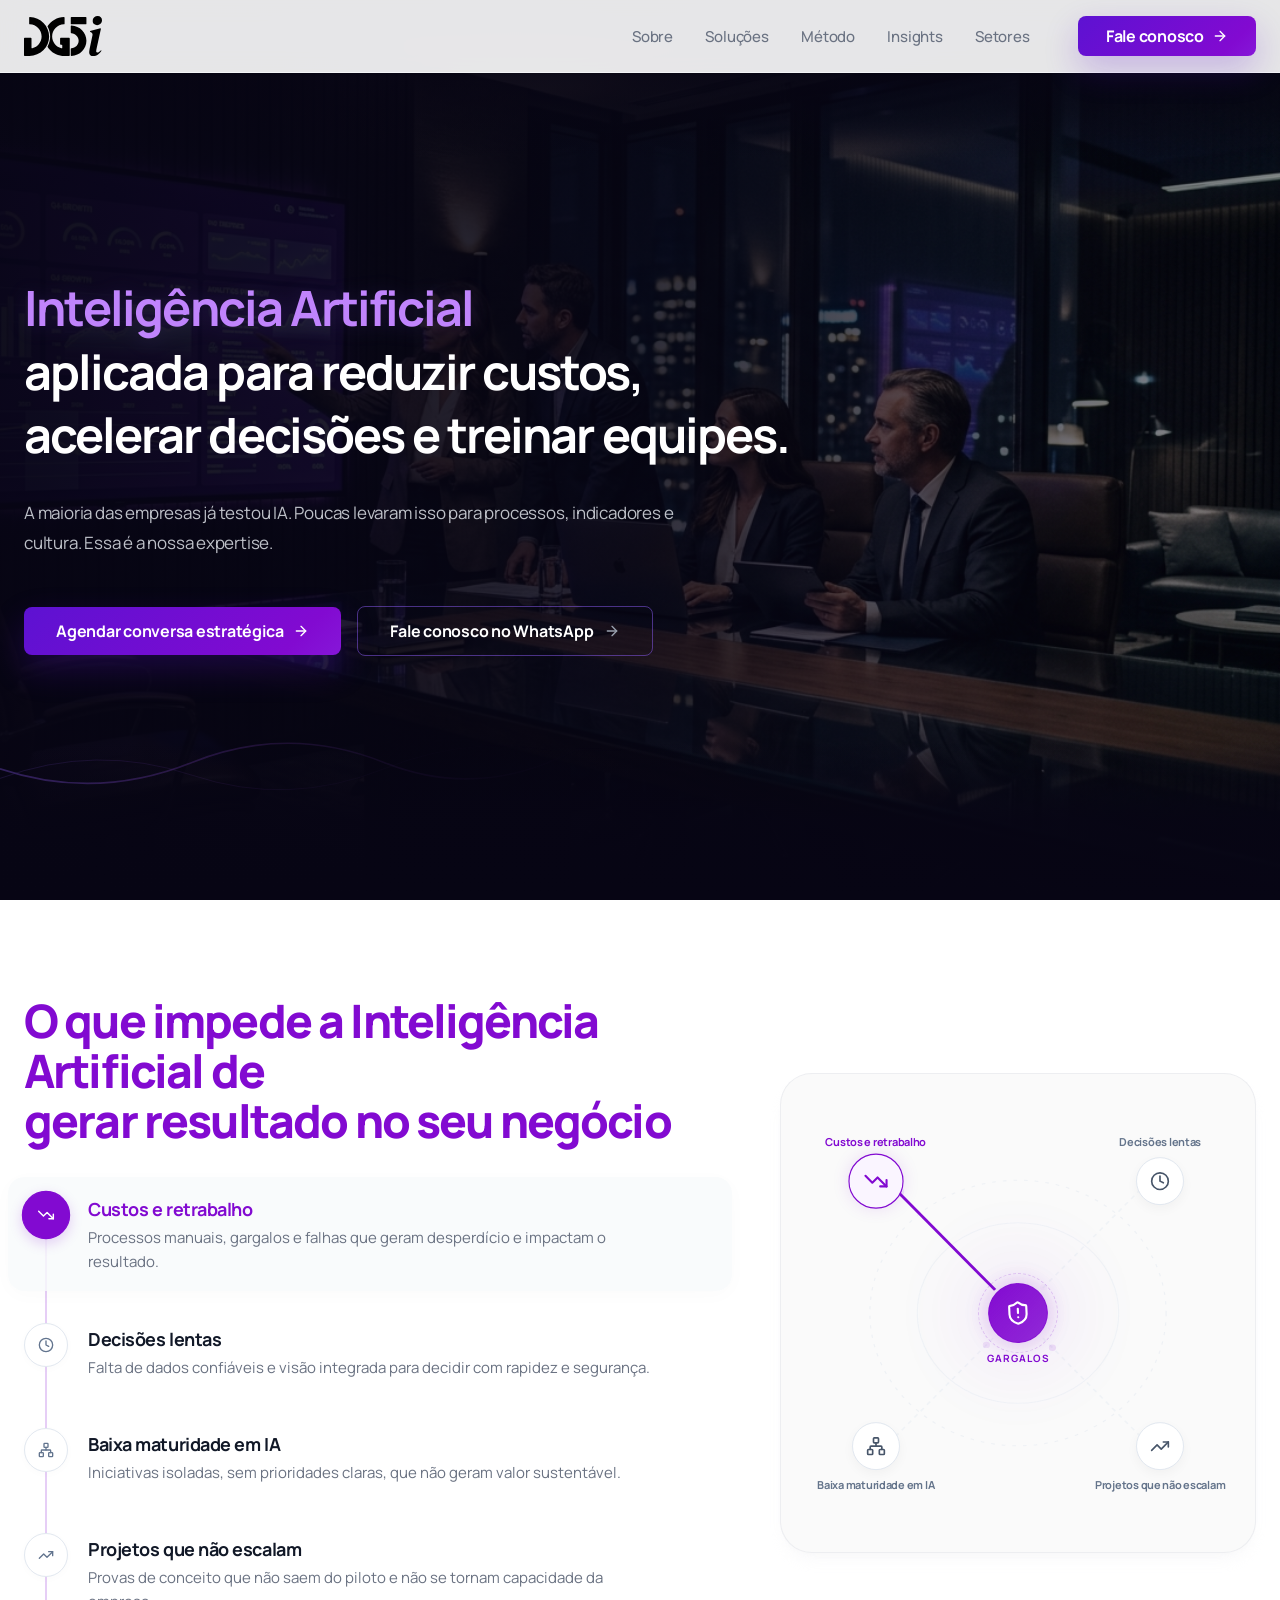
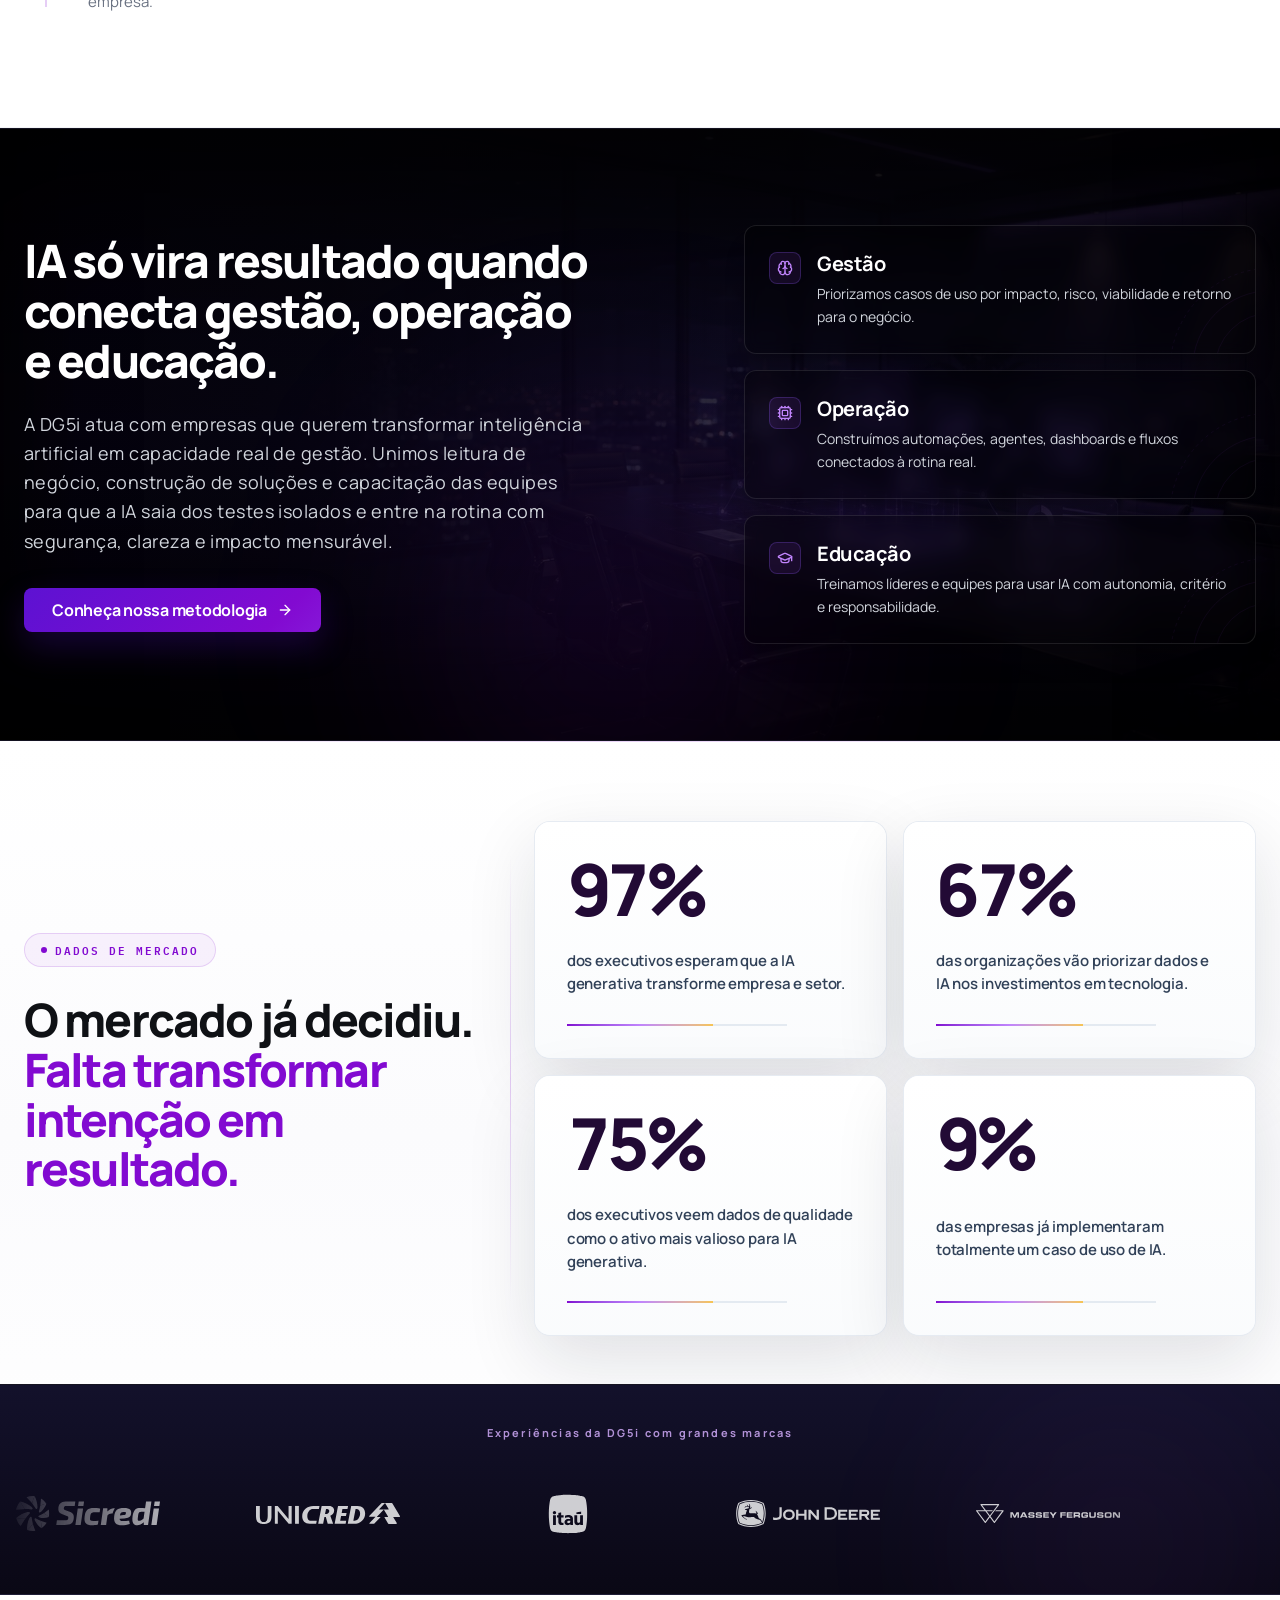
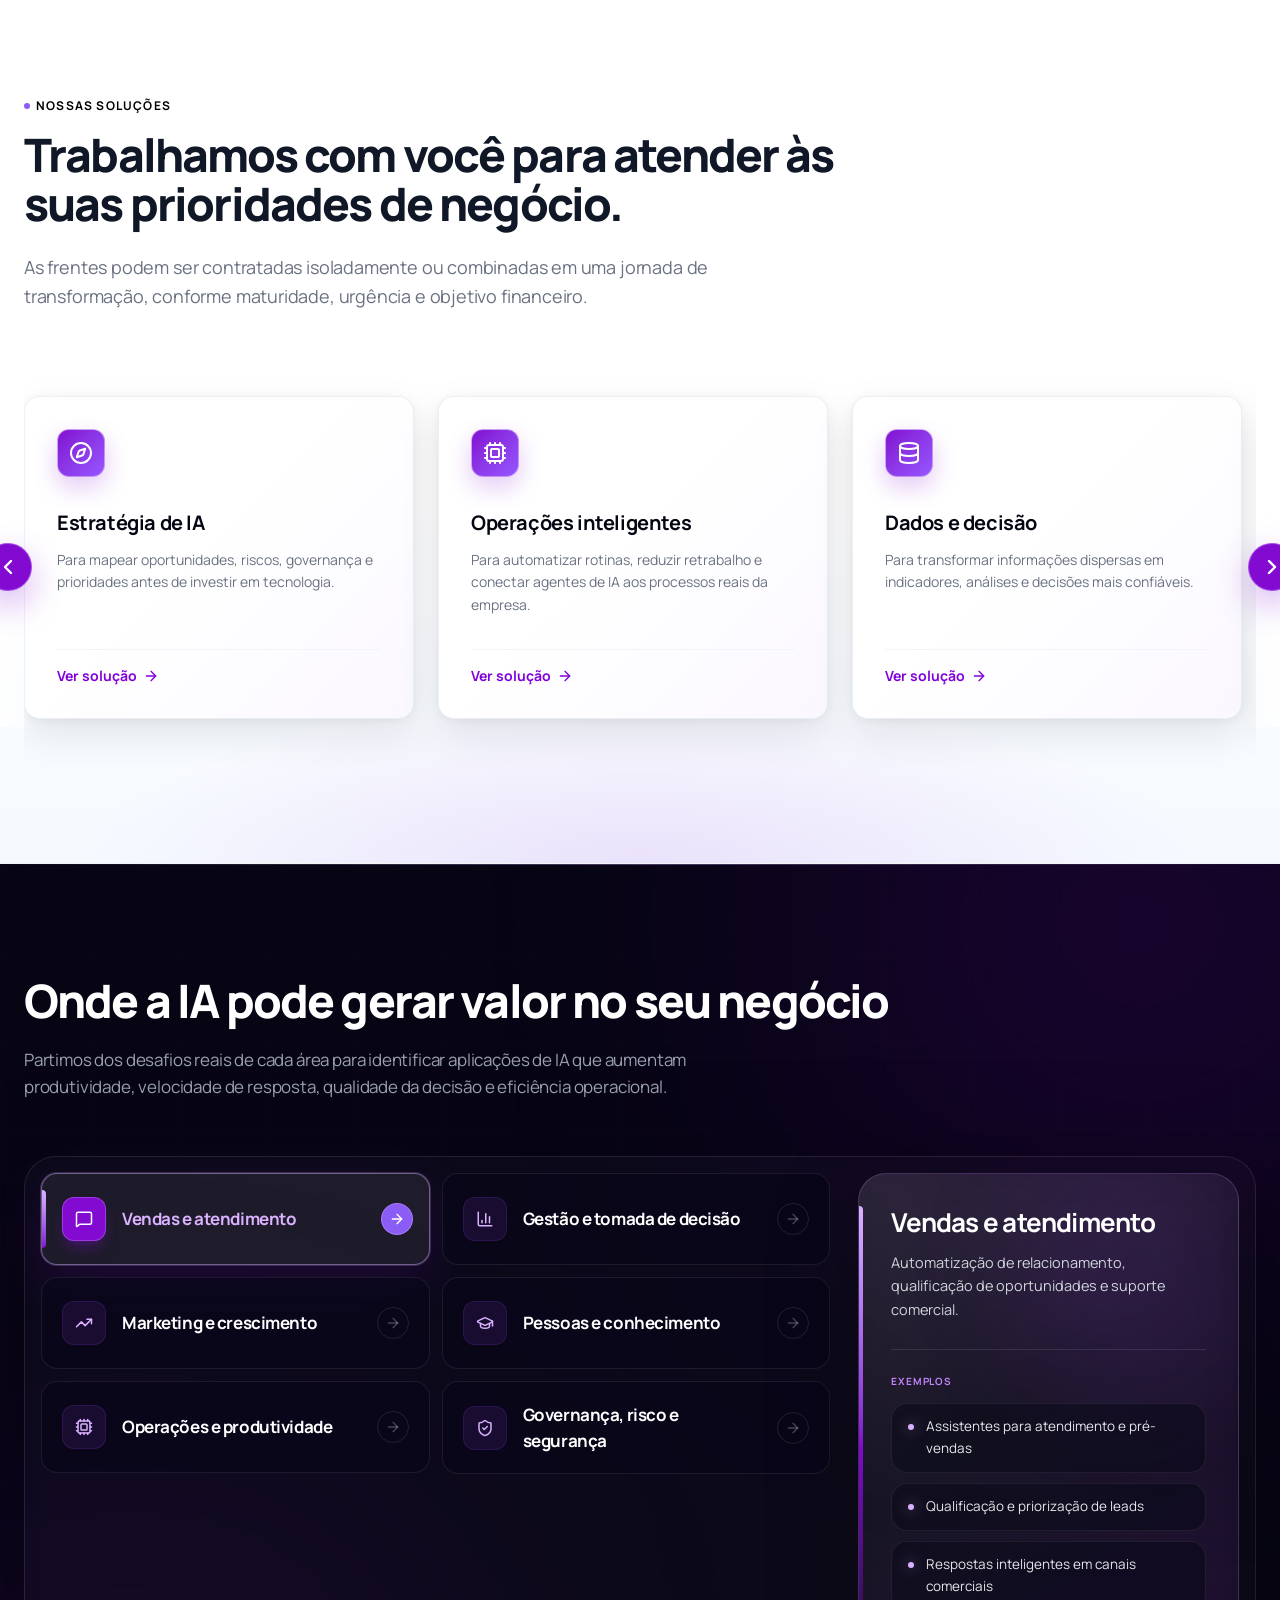
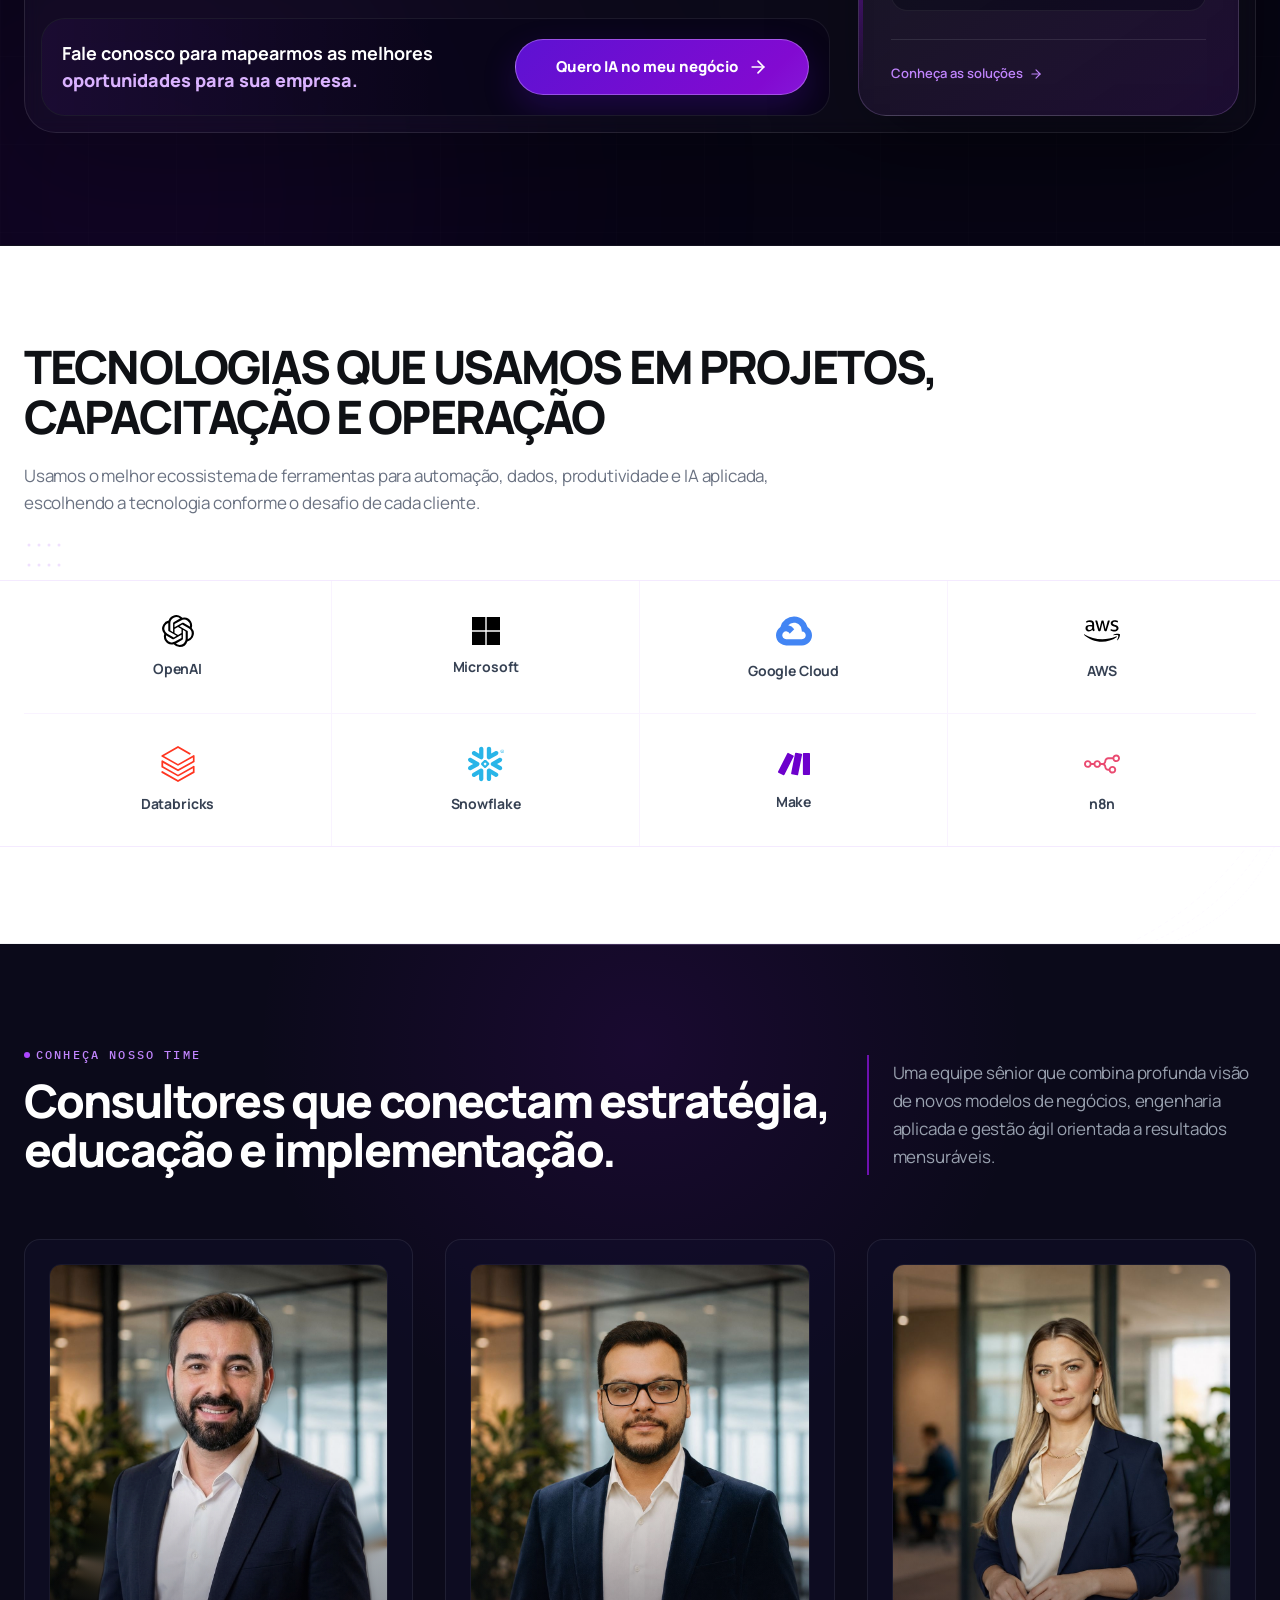
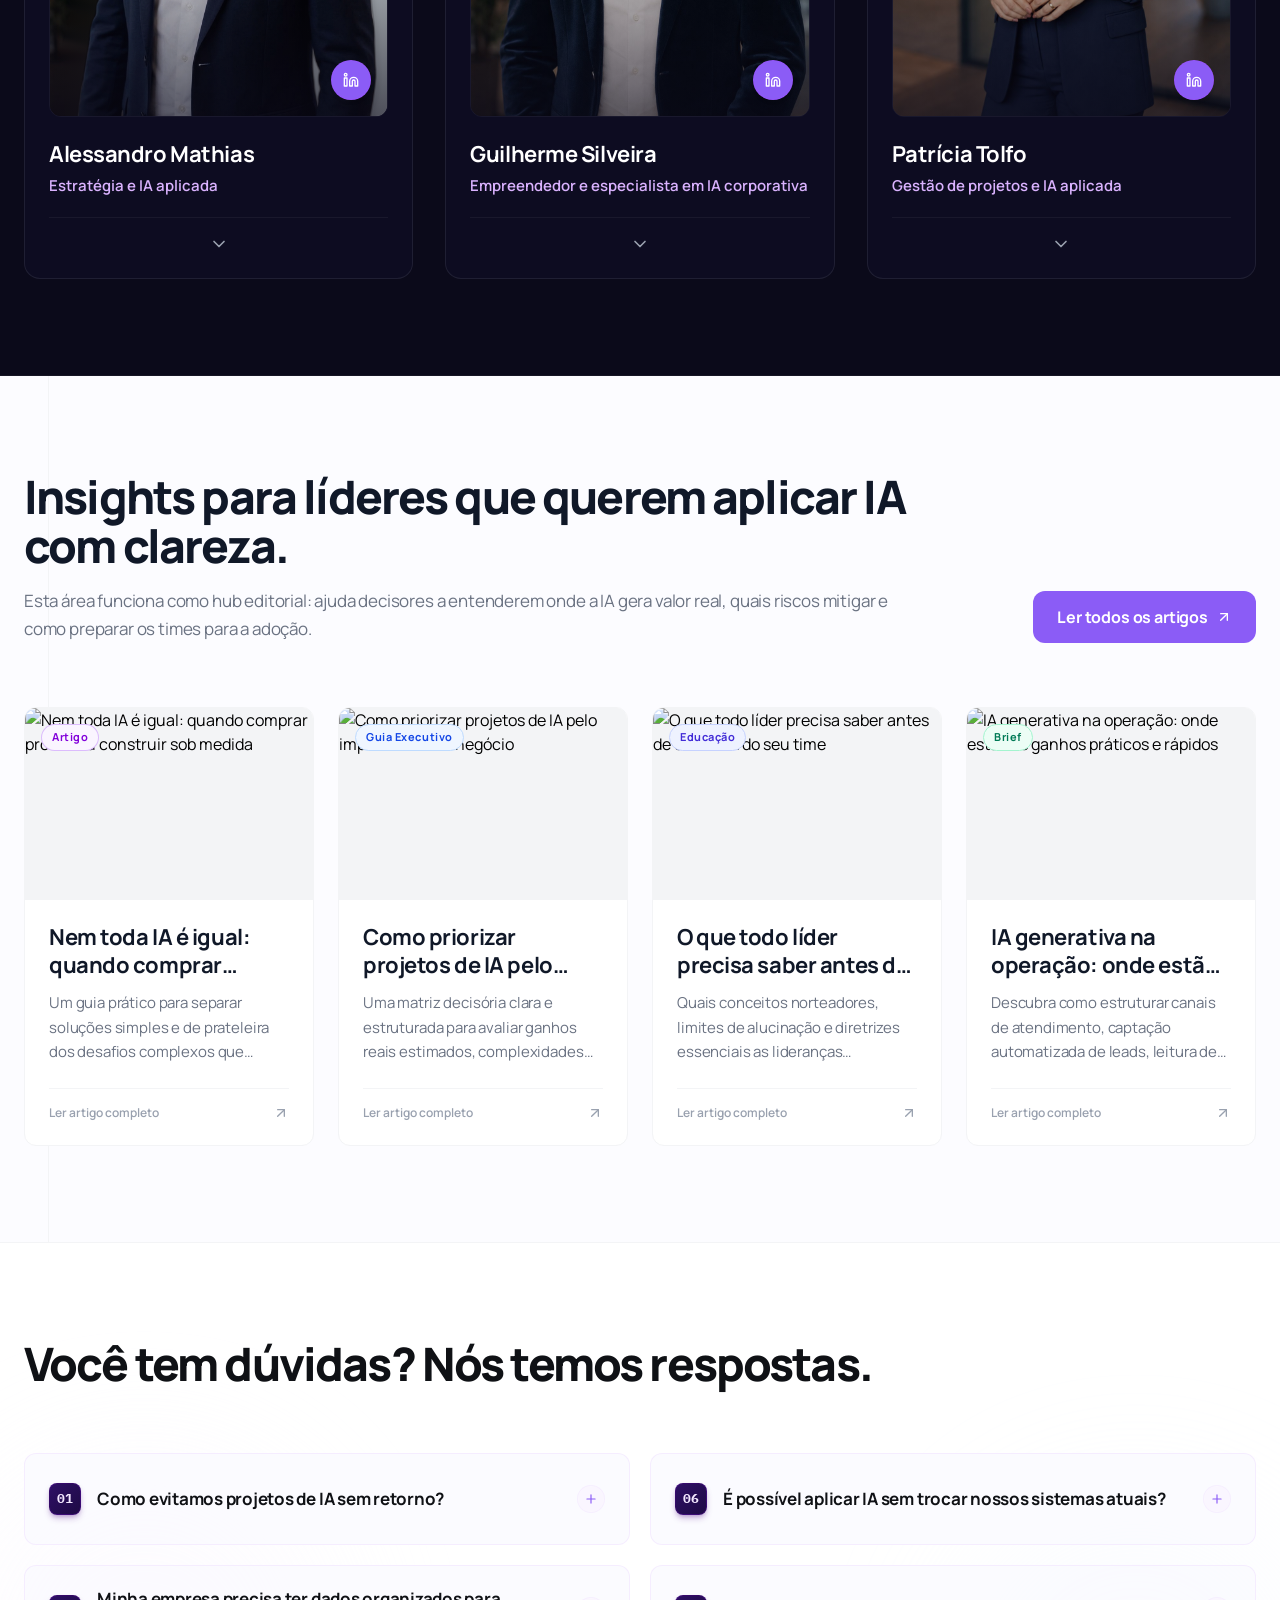
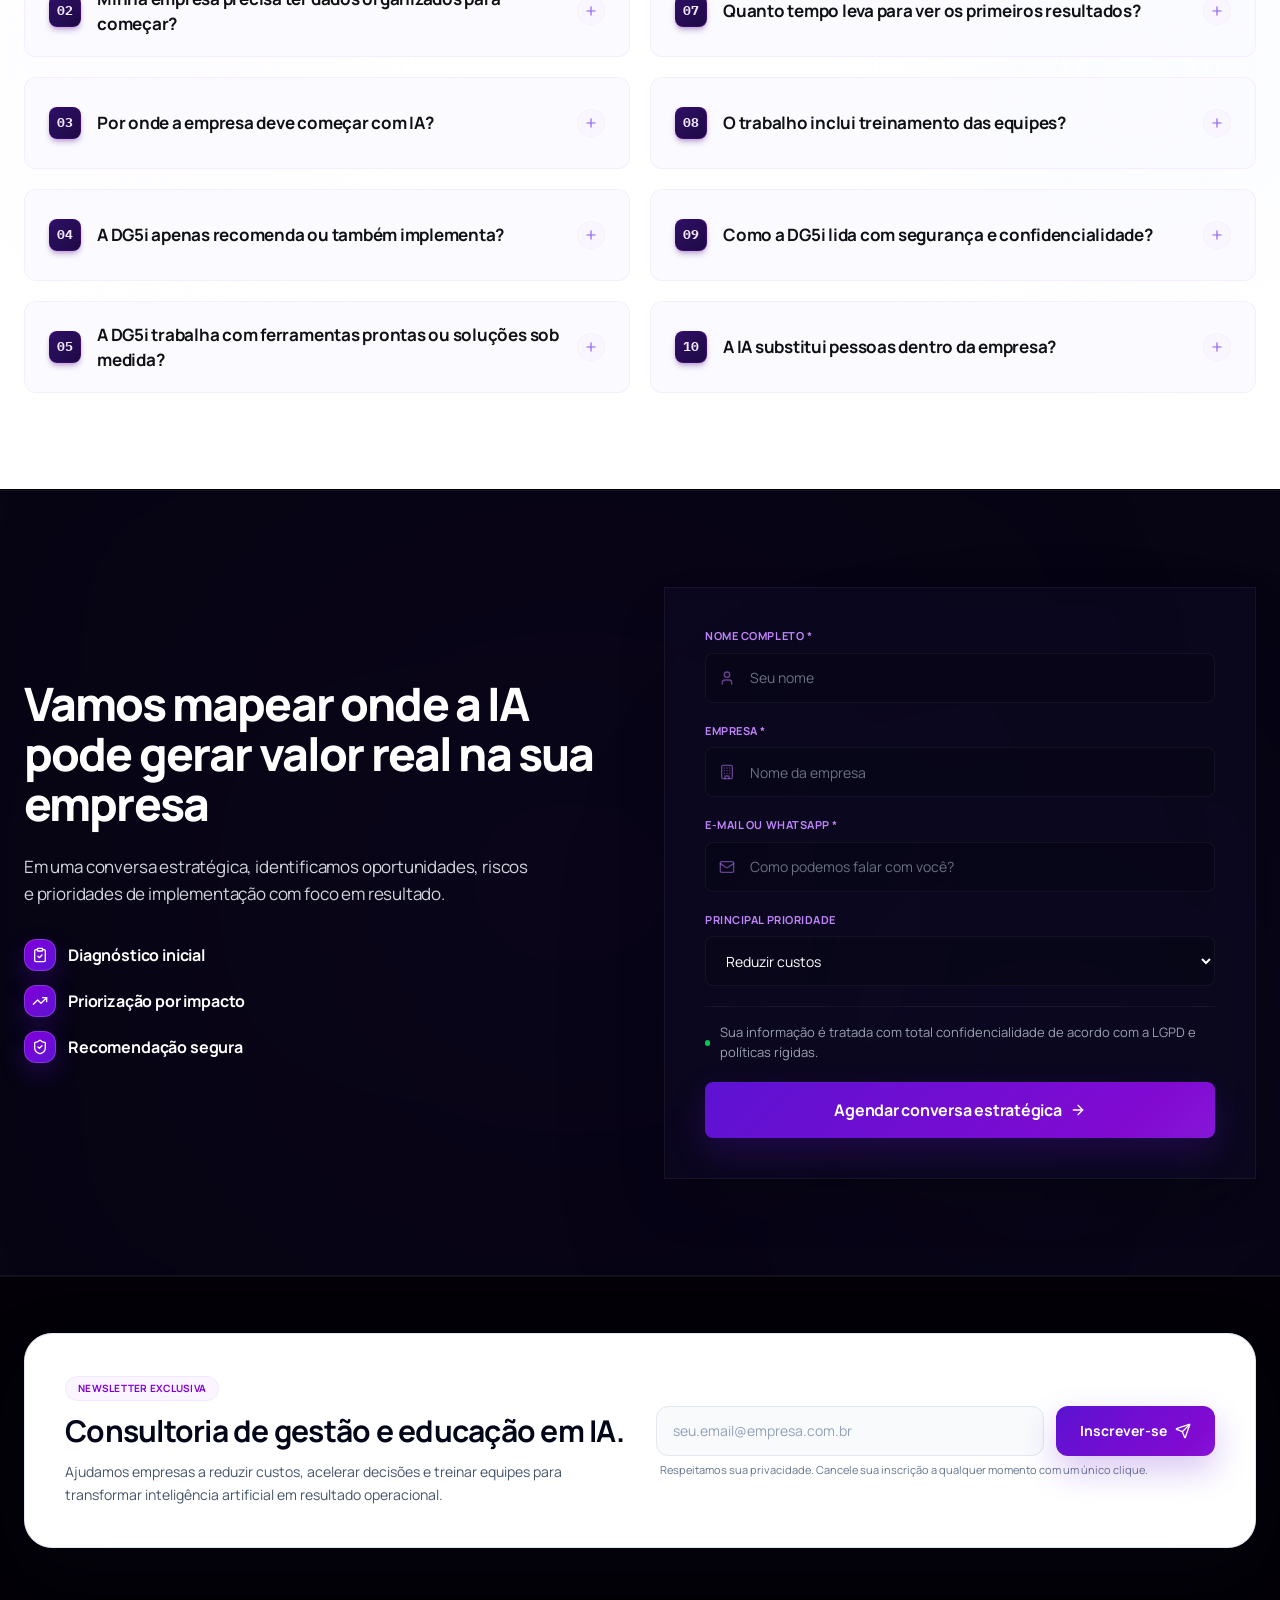
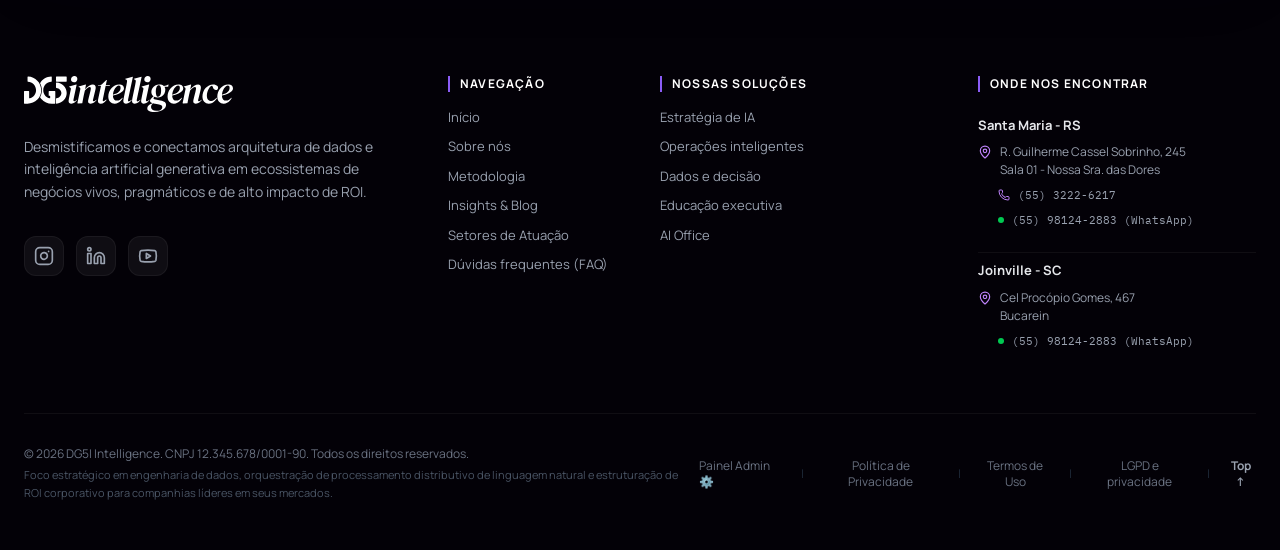
==== commit 6897947f: "Publish metrics and CTA refinements" ====
--- a/index.html
+++ b/index.html
@@ -6,8 +6,8 @@
     <meta name="description" content="A DG5I Intelligence ajuda sua empresa a reduzir custos, acelerar tomadas de decisão e capacitar equipes com a aplicação prática de Inteligência Artificial." />
     <meta name="robots" content="index, follow" />
     <title>DG5I Intelligence | Inteligência Artificial, Consultoria e Educação Corporativa</title>
-    <script type="module" crossorigin src="/assets/index-Bq5C1vhn.js"></script>
-    <link rel="stylesheet" crossorigin href="/assets/index-BcCD4U51.css">
+    <script type="module" crossorigin src="/assets/index-BaLhf5_F.js"></script>
+    <link rel="stylesheet" crossorigin href="/assets/index-CosCqw5F.css">
   </head>
   <body>
     <div id="root"></div>
--- a/assets/index-CosCqw5F.css
+++ b/assets/index-CosCqw5F.css
@@ -0,0 +1 @@
+@import"https://fonts.googleapis.com/css2?family=IBM+Plex+Mono:wght@500&family=Manrope:wght@400;500;600;700;800&display=swap";/*! tailwindcss v4.3.1 | MIT License | https://tailwindcss.com */@layer properties{@supports (((-webkit-hyphens:none)) and (not (margin-trim:inline))) or ((-moz-orient:inline) and (not (color:rgb(from red r g b)))){*,:before,:after,::backdrop{--tw-translate-x:0;--tw-translate-y:0;--tw-translate-z:0;--tw-scale-x:1;--tw-scale-y:1;--tw-scale-z:1;--tw-rotate-x:initial;--tw-rotate-y:initial;--tw-rotate-z:initial;--tw-skew-x:initial;--tw-skew-y:initial;--tw-scroll-snap-strictness:proximity;--tw-space-y-reverse:0;--tw-divide-y-reverse:0;--tw-border-style:solid;--tw-gradient-position:initial;--tw-gradient-from:#0000;--tw-gradient-via:#0000;--tw-gradient-to:#0000;--tw-gradient-stops:initial;--tw-gradient-via-stops:initial;--tw-gradient-from-position:0%;--tw-gradient-via-position:50%;--tw-gradient-to-position:100%;--tw-leading:initial;--tw-font-weight:initial;--tw-tracking:initial;--tw-ordinal:initial;--tw-slashed-zero:initial;--tw-numeric-figure:initial;--tw-numeric-spacing:initial;--tw-numeric-fraction:initial;--tw-shadow:0 0 #0000;--tw-shadow-color:initial;--tw-shadow-alpha:100%;--tw-inset-shadow:0 0 #0000;--tw-inset-shadow-color:initial;--tw-inset-shadow-alpha:100%;--tw-ring-color:initial;--tw-ring-shadow:0 0 #0000;--tw-inset-ring-color:initial;--tw-inset-ring-shadow:0 0 #0000;--tw-ring-inset:initial;--tw-ring-offset-width:0px;--tw-ring-offset-color:#fff;--tw-ring-offset-shadow:0 0 #0000;--tw-outline-style:solid;--tw-blur:initial;--tw-brightness:initial;--tw-contrast:initial;--tw-grayscale:initial;--tw-hue-rotate:initial;--tw-invert:initial;--tw-opacity:initial;--tw-saturate:initial;--tw-sepia:initial;--tw-drop-shadow:initial;--tw-drop-shadow-color:initial;--tw-drop-shadow-alpha:100%;--tw-drop-shadow-size:initial;--tw-backdrop-blur:initial;--tw-backdrop-brightness:initial;--tw-backdrop-contrast:initial;--tw-backdrop-grayscale:initial;--tw-backdrop-hue-rotate:initial;--tw-backdrop-invert:initial;--tw-backdrop-opacity:initial;--tw-backdrop-saturate:initial;--tw-backdrop-sepia:initial;--tw-duration:initial}}}@layer theme{:root,:host{--font-sans:"Manrope", sans-serif;--font-mono:"IBM Plex Mono", monospace;--color-red-50:oklch(97.1% .013 17.38);--color-red-100:oklch(93.6% .032 17.717);--color-red-200:oklch(88.5% .062 18.334);--color-red-300:oklch(80.8% .114 19.571);--color-red-400:oklch(70.4% .191 22.216);--color-red-500:oklch(63.7% .237 25.331);--color-red-600:oklch(57.7% .245 27.325);--color-red-700:oklch(50.5% .213 27.518);--color-red-800:oklch(44.4% .177 26.899);--color-red-900:oklch(39.6% .141 25.723);--color-amber-50:oklch(98.7% .022 95.277);--color-amber-100:oklch(96.2% .059 95.617);--color-amber-200:oklch(92.4% .12 95.746);--color-amber-500:oklch(76.9% .188 70.08);--color-amber-700:oklch(55.5% .163 48.998);--color-amber-800:oklch(47.3% .137 46.201);--color-yellow-50:oklch(98.7% .026 102.212);--color-yellow-200:oklch(94.5% .129 101.54);--color-yellow-500:oklch(79.5% .184 86.047);--color-yellow-700:oklch(55.4% .135 66.442);--color-green-500:oklch(72.3% .219 149.579);--color-emerald-50:oklch(97.9% .021 166.113);--color-emerald-100:oklch(95% .052 163.051);--color-emerald-200:oklch(90.5% .093 164.15);--color-emerald-300:oklch(84.5% .143 164.978);--color-emerald-500:oklch(69.6% .17 162.48);--color-emerald-600:oklch(59.6% .145 163.225);--color-emerald-700:oklch(50.8% .118 165.612);--color-emerald-800:oklch(43.2% .095 166.913);--color-blue-50:oklch(97% .014 254.604);--color-blue-100:oklch(93.2% .032 255.585);--color-blue-200:oklch(88.2% .059 254.128);--color-blue-300:oklch(80.9% .105 251.813);--color-blue-400:oklch(70.7% .165 254.624);--color-blue-600:oklch(54.6% .245 262.881);--color-blue-700:oklch(48.8% .243 264.376);--color-blue-800:oklch(42.4% .199 265.638);--color-blue-900:oklch(37.9% .146 265.522);--color-blue-950:oklch(28.2% .091 267.935);--color-indigo-50:oklch(96.2% .018 272.314);--color-indigo-100:oklch(93% .034 272.788);--color-indigo-200:oklch(87% .065 274.039);--color-indigo-300:oklch(78.5% .115 274.713);--color-indigo-500:oklch(58.5% .233 277.117);--color-indigo-700:oklch(45.7% .24 277.023);--color-indigo-800:oklch(39.8% .195 277.366);--color-indigo-950:oklch(25.7% .09 281.288);--color-purple-50:oklch(97.7% .014 308.299);--color-purple-100:oklch(94.6% .033 307.174);--color-purple-200:oklch(90.2% .063 306.703);--color-purple-300:oklch(82.7% .119 306.383);--color-purple-400:oklch(71.4% .203 305.504);--color-purple-500:oklch(62.7% .265 303.9);--color-purple-600:oklch(55.8% .288 302.321);--color-purple-700:oklch(49.6% .265 301.924);--color-purple-800:oklch(43.8% .218 303.724);--color-purple-900:oklch(38.1% .176 304.987);--color-purple-950:oklch(29.1% .149 302.717);--color-rose-50:oklch(96.9% .015 12.422);--color-rose-100:oklch(94.1% .03 12.58);--color-rose-200:oklch(89.2% .058 10.001);--color-rose-700:oklch(51.4% .222 16.935);--color-rose-800:oklch(45.5% .188 13.697);--color-slate-50:oklch(98.4% .003 247.858);--color-slate-100:oklch(96.8% .007 247.896);--color-slate-200:oklch(92.9% .013 255.508);--color-slate-300:oklch(86.9% .022 252.894);--color-slate-400:oklch(70.4% .04 256.788);--color-slate-500:oklch(55.4% .046 257.417);--color-slate-600:oklch(44.6% .043 257.281);--color-slate-700:oklch(37.2% .044 257.287);--color-slate-900:oklch(20.8% .042 265.755);--color-slate-950:oklch(12.9% .042 264.695);--color-gray-50:oklch(98.5% .002 247.839);--color-gray-100:oklch(96.7% .003 264.542);--color-gray-200:oklch(92.8% .006 264.531);--color-gray-300:oklch(87.2% .01 258.338);--color-gray-400:oklch(70.7% .022 261.325);--color-gray-500:oklch(55.1% .027 264.364);--color-gray-600:oklch(44.6% .03 256.802);--color-gray-700:oklch(37.3% .034 259.733);--color-gray-800:oklch(27.8% .033 256.848);--color-gray-900:oklch(21% .034 264.665);--color-gray-950:oklch(13% .028 261.692);--color-black:#000;--color-white:#fff;--spacing:.25rem;--container-sm:24rem;--container-md:28rem;--container-lg:32rem;--container-xl:36rem;--container-2xl:42rem;--container-3xl:48rem;--container-4xl:56rem;--container-5xl:64rem;--container-6xl:72rem;--container-7xl:80rem;--text-xs:.75rem;--text-xs--line-height:calc(1 / .75);--text-sm:.875rem;--text-sm--line-height:calc(1.25 / .875);--text-base:1rem;--text-base--line-height: 1.5 ;--text-lg:1.125rem;--text-lg--line-height:calc(1.75 / 1.125);--text-xl:1.25rem;--text-xl--line-height:calc(1.75 / 1.25);--text-2xl:1.5rem;--text-2xl--line-height:calc(2 / 1.5);--text-3xl:1.875rem;--text-3xl--line-height: 1.2 ;--text-4xl:2.25rem;--text-4xl--line-height:calc(2.5 / 2.25);--text-6xl:3.75rem;--text-6xl--line-height:1;--text-9xl:8rem;--text-9xl--line-height:1;--font-weight-normal:400;--font-weight-medium:500;--font-weight-semibold:600;--font-weight-bold:700;--font-weight-extrabold:800;--font-weight-black:900;--tracking-tight:-.025em;--tracking-wide:.025em;--tracking-wider:.05em;--tracking-widest:.1em;--leading-tight:1.25;--leading-snug:1.375;--leading-normal:1.5;--leading-relaxed:1.625;--radius-md:.375rem;--radius-lg:.5rem;--radius-xl:.75rem;--radius-2xl:1rem;--radius-3xl:1.5rem;--animate-spin:spin 1s linear infinite;--animate-ping:ping 1s cubic-bezier(0, 0, .2, 1) infinite;--animate-pulse:pulse 2s cubic-bezier(.4, 0, .6, 1) infinite;--animate-bounce:bounce 1s infinite;--blur-sm:8px;--blur-md:12px;--blur-lg:16px;--blur-xl:24px;--blur-2xl:40px;--blur-3xl:64px;--default-transition-duration:.15s;--default-transition-timing-function:cubic-bezier(.4, 0, .2, 1);--default-font-family:var(--font-sans);--default-mono-font-family:var(--font-mono);--font-primary:"Manrope", sans-serif;--animate-marquee:marquee 60s linear infinite}}@layer base{*,:after,:before,::backdrop{box-sizing:border-box;border:0 solid;margin:0;padding:0}::file-selector-button{box-sizing:border-box;border:0 solid;margin:0;padding:0}html,:host{-webkit-text-size-adjust:100%;-moz-tab-size:4;tab-size:4;line-height:1.5;font-family:var(--default-font-family,ui-sans-serif, system-ui, sans-serif, "Apple Color Emoji", "Segoe UI Emoji", "Segoe UI Symbol", "Noto Color Emoji");font-feature-settings:var(--default-font-feature-settings,normal);font-variation-settings:var(--default-font-variation-settings,normal);-webkit-tap-highlight-color:transparent}hr{height:0;color:inherit;border-top-width:1px}abbr:where([title]){-webkit-text-decoration:underline dotted;text-decoration:underline dotted}h1,h2,h3,h4,h5,h6{font-size:inherit;font-weight:inherit}a{color:inherit;-webkit-text-decoration:inherit;text-decoration:inherit}b,strong{font-weight:bolder}code,kbd,samp,pre{font-family:var(--default-mono-font-family,ui-monospace, SFMono-Regular, Menlo, Monaco, Consolas, "Liberation Mono", "Courier New", monospace);font-feature-settings:var(--default-mono-font-feature-settings,normal);font-variation-settings:var(--default-mono-font-variation-settings,normal);font-size:1em}small{font-size:80%}sub,sup{vertical-align:baseline;font-size:75%;line-height:0;position:relative}sub{bottom:-.25em}sup{top:-.5em}table{text-indent:0;border-color:inherit;border-collapse:collapse}:-moz-focusring{outline:auto}progress{vertical-align:baseline}summary{display:list-item}ol,ul,menu{list-style:none}img,svg,video,canvas,audio,iframe,embed,object{vertical-align:middle;display:block}img,video{max-width:100%;height:auto}button,input,select,optgroup,textarea{font:inherit;font-feature-settings:inherit;font-variation-settings:inherit;letter-spacing:inherit;color:inherit;opacity:1;background-color:#0000;border-radius:0}::file-selector-button{font:inherit;font-feature-settings:inherit;font-variation-settings:inherit;letter-spacing:inherit;color:inherit;opacity:1;background-color:#0000;border-radius:0}:where(select:is([multiple],[size])) optgroup{font-weight:bolder}:where(select:is([multiple],[size])) optgroup option{padding-inline-start:20px}::file-selector-button{margin-inline-end:4px}::placeholder{opacity:1}@supports (not ((-webkit-appearance:-apple-pay-button))) or (contain-intrinsic-size:1px){::placeholder{color:currentColor}@supports (color:color-mix(in lab,red,red)){::placeholder{color:color-mix(in oklab,currentcolor 50%,transparent)}}}textarea{resize:vertical}::-webkit-search-decoration{-webkit-appearance:none}::-webkit-date-and-time-value{min-height:1lh;text-align:inherit}::-webkit-datetime-edit{display:inline-flex}::-webkit-datetime-edit-fields-wrapper{padding:0}::-webkit-datetime-edit{padding-block:0}::-webkit-datetime-edit-year-field{padding-block:0}::-webkit-datetime-edit-month-field{padding-block:0}::-webkit-datetime-edit-day-field{padding-block:0}::-webkit-datetime-edit-hour-field{padding-block:0}::-webkit-datetime-edit-minute-field{padding-block:0}::-webkit-datetime-edit-second-field{padding-block:0}::-webkit-datetime-edit-millisecond-field{padding-block:0}::-webkit-datetime-edit-meridiem-field{padding-block:0}::-webkit-calendar-picker-indicator{line-height:1}:-moz-ui-invalid{box-shadow:none}button,input:where([type=button],[type=reset],[type=submit]){-webkit-appearance:button;-moz-appearance:button;appearance:button}::file-selector-button{-webkit-appearance:button;-moz-appearance:button;appearance:button}::-webkit-inner-spin-button{height:auto}::-webkit-outer-spin-button{height:auto}[hidden]:where(:not([hidden=until-found])){display:none!important}}@layer components;@layer utilities{.pointer-events-none{pointer-events:none}.invisible{visibility:hidden}.visible{visibility:visible}.absolute{position:absolute}.fixed{position:fixed}.relative{position:relative}.-inset-1{inset:calc(var(--spacing) * -1)}.inset-0{top:0;right:0;bottom:0;left:0}.inset-x-0{inset-inline:0}.inset-x-6{inset-inline:calc(var(--spacing) * 6)}.inset-y-0{inset-block:0}.-top-3{top:calc(var(--spacing) * -3)}.-top-48{top:calc(var(--spacing) * -48)}.top-0{top:0}.top-1\/2{top:50%}.top-1\/4{top:25%}.top-3\.5{top:calc(var(--spacing) * 3.5)}.top-4{top:calc(var(--spacing) * 4)}.top-5{top:calc(var(--spacing) * 5)}.top-6{top:calc(var(--spacing) * 6)}.top-8{top:calc(var(--spacing) * 8)}.top-24{top:calc(var(--spacing) * 24)}.top-\[-260px\]{top:-260px}.top-\[20\%\]{top:20%}.top-\[50\%\]{top:50%}.top-\[58\%\]{top:58%}.top-\[80\%\]{top:80%}.top-full{top:100%}.-right-4{right:calc(var(--spacing) * -4)}.-right-5{right:calc(var(--spacing) * -5)}.-right-6{right:calc(var(--spacing) * -6)}.-right-8{right:calc(var(--spacing) * -8)}.-right-10{right:calc(var(--spacing) * -10)}.-right-12{right:calc(var(--spacing) * -12)}.right-0{right:0}.right-1{right:var(--spacing)}.right-3\.5{right:calc(var(--spacing) * 3.5)}.right-4{right:calc(var(--spacing) * 4)}.right-6{right:calc(var(--spacing) * 6)}.right-10{right:calc(var(--spacing) * 10)}.right-\[-180px\]{right:-180px}.-bottom-4{bottom:calc(var(--spacing) * -4)}.-bottom-5{bottom:calc(var(--spacing) * -5)}.-bottom-6{bottom:calc(var(--spacing) * -6)}.-bottom-8{bottom:calc(var(--spacing) * -8)}.-bottom-10{bottom:calc(var(--spacing) * -10)}.bottom-0{bottom:0}.bottom-1\/4{bottom:25%}.bottom-4{bottom:calc(var(--spacing) * 4)}.bottom-6{bottom:calc(var(--spacing) * 6)}.bottom-8{bottom:calc(var(--spacing) * 8)}.bottom-10{bottom:calc(var(--spacing) * 10)}.bottom-20{bottom:calc(var(--spacing) * 20)}.bottom-\[-260px\]{bottom:-260px}.-left-6{left:calc(var(--spacing) * -6)}.-left-12{left:calc(var(--spacing) * -12)}.-left-48{left:calc(var(--spacing) * -48)}.left-0{left:0}.left-1{left:var(--spacing)}.left-1\/2{left:50%}.left-1\/3{left:33.3333%}.left-1\/4{left:25%}.left-3\.5{left:calc(var(--spacing) * 3.5)}.left-4{left:calc(var(--spacing) * 4)}.left-6{left:calc(var(--spacing) * 6)}.left-12{left:calc(var(--spacing) * 12)}.left-\[-180px\]{left:-180px}.left-\[20\%\]{left:20%}.left-\[21px\]{left:21px}.left-\[50\%\]{left:50%}.left-\[80\%\]{left:80%}.-z-10{z-index:-10}.z-0{z-index:0}.z-10{z-index:10}.z-20{z-index:20}.z-30{z-index:30}.z-50{z-index:50}.z-\[999\]{z-index:999}.col-span-2{grid-column:span 2/span 2}.container{width:100%}@media(min-width:40rem){.container{max-width:40rem}}@media(min-width:48rem){.container{max-width:48rem}}@media(min-width:64rem){.container{max-width:64rem}}@media(min-width:80rem){.container{max-width:80rem}}@media(min-width:96rem){.container{max-width:96rem}}.m-auto{margin:auto}.-mx-4{margin-inline:calc(var(--spacing) * -4)}.-mx-6{margin-inline:calc(var(--spacing) * -6)}.mx-1{margin-inline:var(--spacing)}.mx-auto{margin-inline:auto}.my-6{margin-block:calc(var(--spacing) * 6)}.my-8{margin-block:calc(var(--spacing) * 8)}.my-12{margin-block:calc(var(--spacing) * 12)}.my-auto{margin-block:auto}.mt-0\.5{margin-top:calc(var(--spacing) * .5)}.mt-1{margin-top:var(--spacing)}.mt-1\.5{margin-top:calc(var(--spacing) * 1.5)}.mt-2{margin-top:calc(var(--spacing) * 2)}.mt-2\.5{margin-top:calc(var(--spacing) * 2.5)}.mt-3{margin-top:calc(var(--spacing) * 3)}.mt-3\.5{margin-top:calc(var(--spacing) * 3.5)}.mt-4{margin-top:calc(var(--spacing) * 4)}.mt-5{margin-top:calc(var(--spacing) * 5)}.mt-6{margin-top:calc(var(--spacing) * 6)}.mt-7{margin-top:calc(var(--spacing) * 7)}.mt-8{margin-top:calc(var(--spacing) * 8)}.mt-10{margin-top:calc(var(--spacing) * 10)}.mt-12{margin-top:calc(var(--spacing) * 12)}.mt-\[8px\]{margin-top:8px}.mt-auto{margin-top:auto}.mr-1{margin-right:var(--spacing)}.mb-1{margin-bottom:var(--spacing)}.mb-1\.5{margin-bottom:calc(var(--spacing) * 1.5)}.mb-2{margin-bottom:calc(var(--spacing) * 2)}.mb-3{margin-bottom:calc(var(--spacing) * 3)}.mb-3\.5{margin-bottom:calc(var(--spacing) * 3.5)}.mb-4{margin-bottom:calc(var(--spacing) * 4)}.mb-6{margin-bottom:calc(var(--spacing) * 6)}.mb-7{margin-bottom:calc(var(--spacing) * 7)}.mb-8{margin-bottom:calc(var(--spacing) * 8)}.mb-10{margin-bottom:calc(var(--spacing) * 10)}.mb-12{margin-bottom:calc(var(--spacing) * 12)}.mb-14{margin-bottom:calc(var(--spacing) * 14)}.mb-16{margin-bottom:calc(var(--spacing) * 16)}.ml-1{margin-left:var(--spacing)}.ml-4{margin-left:calc(var(--spacing) * 4)}.line-clamp-1{-webkit-line-clamp:1;-webkit-box-orient:vertical;display:-webkit-box;overflow:hidden}.line-clamp-2{-webkit-line-clamp:2;-webkit-box-orient:vertical;display:-webkit-box;overflow:hidden}.line-clamp-3{-webkit-line-clamp:3;-webkit-box-orient:vertical;display:-webkit-box;overflow:hidden}.block{display:block}.contents{display:contents}.flex{display:flex}.grid{display:grid}.hidden{display:none}.inline{display:inline}.inline-block{display:inline-block}.inline-flex{display:inline-flex}.aspect-\[3\/2\]{aspect-ratio:3/2}.aspect-\[3\/4\]{aspect-ratio:3/4}.aspect-\[4\/3\]{aspect-ratio:4/3}.aspect-\[16\/9\]{aspect-ratio:16/9}.aspect-\[16\/10\]{aspect-ratio:16/10}.h-0\.5{height:calc(var(--spacing) * .5)}.h-1{height:var(--spacing)}.h-1\.5{height:calc(var(--spacing) * 1.5)}.h-2{height:calc(var(--spacing) * 2)}.h-3{height:calc(var(--spacing) * 3)}.h-3\.5{height:calc(var(--spacing) * 3.5)}.h-4{height:calc(var(--spacing) * 4)}.h-4\.5{height:calc(var(--spacing) * 4.5)}.h-5{height:calc(var(--spacing) * 5)}.h-5\.5{height:calc(var(--spacing) * 5.5)}.h-6{height:calc(var(--spacing) * 6)}.h-7{height:calc(var(--spacing) * 7)}.h-8{height:calc(var(--spacing) * 8)}.h-9{height:calc(var(--spacing) * 9)}.h-10{height:calc(var(--spacing) * 10)}.h-11{height:calc(var(--spacing) * 11)}.h-12{height:calc(var(--spacing) * 12)}.h-14{height:calc(var(--spacing) * 14)}.h-16{height:calc(var(--spacing) * 16)}.h-20{height:calc(var(--spacing) * 20)}.h-28{height:calc(var(--spacing) * 28)}.h-32{height:calc(var(--spacing) * 32)}.h-40{height:calc(var(--spacing) * 40)}.h-48{height:calc(var(--spacing) * 48)}.h-56{height:calc(var(--spacing) * 56)}.h-80{height:calc(var(--spacing) * 80)}.h-96{height:calc(var(--spacing) * 96)}.h-\[2px\]{height:2px}.h-\[50px\]{height:50px}.h-\[115px\]{height:115px}.h-\[138px\]{height:138px}.h-\[256px\]{height:256px}.h-\[300px\]{height:300px}.h-\[480px\]{height:480px}.h-\[500px\]{height:500px}.h-\[600px\]{height:600px}.h-\[620px\]{height:620px}.h-\[640px\]{height:640px}.h-\[700px\]{height:700px}.h-auto{height:auto}.h-full{height:100%}.h-px{height:1px}.max-h-7{max-height:calc(var(--spacing) * 7)}.max-h-8{max-height:calc(var(--spacing) * 8)}.max-h-9{max-height:calc(var(--spacing) * 9)}.max-h-10{max-height:calc(var(--spacing) * 10)}.max-h-14{max-height:calc(var(--spacing) * 14)}.max-h-\[85vh\]{max-height:85vh}.max-h-\[300px\]{max-height:300px}.max-h-screen{max-height:100vh}.min-h-\[92px\]{min-height:92px}.min-h-\[128px\]{min-height:128px}.min-h-\[238px\]{min-height:238px}.min-h-\[300px\]{min-height:300px}.min-h-\[320px\]{min-height:320px}.min-h-\[350px\]{min-height:350px}.min-h-\[360px\]{min-height:360px}.min-h-\[500px\]{min-height:500px}.min-h-\[550px\]{min-height:550px}.min-h-screen{min-height:100vh}.w-1{width:var(--spacing)}.w-1\.5{width:calc(var(--spacing) * 1.5)}.w-1\/2{width:50%}.w-2{width:calc(var(--spacing) * 2)}.w-2\/3{width:66.6667%}.w-3{width:calc(var(--spacing) * 3)}.w-3\.5{width:calc(var(--spacing) * 3.5)}.w-4{width:calc(var(--spacing) * 4)}.w-4\.5{width:calc(var(--spacing) * 4.5)}.w-5{width:calc(var(--spacing) * 5)}.w-5\.5{width:calc(var(--spacing) * 5.5)}.w-6{width:calc(var(--spacing) * 6)}.w-7{width:calc(var(--spacing) * 7)}.w-8{width:calc(var(--spacing) * 8)}.w-9{width:calc(var(--spacing) * 9)}.w-10{width:calc(var(--spacing) * 10)}.w-11{width:calc(var(--spacing) * 11)}.w-12{width:calc(var(--spacing) * 12)}.w-14{width:calc(var(--spacing) * 14)}.w-16{width:calc(var(--spacing) * 16)}.w-20{width:calc(var(--spacing) * 20)}.w-28{width:calc(var(--spacing) * 28)}.w-32{width:calc(var(--spacing) * 32)}.w-36{width:calc(var(--spacing) * 36)}.w-40{width:calc(var(--spacing) * 40)}.w-56{width:calc(var(--spacing) * 56)}.w-80{width:calc(var(--spacing) * 80)}.w-96{width:calc(var(--spacing) * 96)}.w-\[1\.5px\]{width:1.5px}.w-\[82vw\]{width:82vw}.w-\[500px\]{width:500px}.w-\[600px\]{width:600px}.w-\[620px\]{width:620px}.w-\[640px\]{width:640px}.w-\[700px\]{width:700px}.w-auto{width:auto}.w-full{width:100%}.w-max{width:max-content}.w-px{width:1px}.max-w-2xl{max-width:var(--container-2xl)}.max-w-3xl{max-width:var(--container-3xl)}.max-w-4xl{max-width:var(--container-4xl)}.max-w-5xl{max-width:var(--container-5xl)}.max-w-6xl{max-width:var(--container-6xl)}.max-w-7xl{max-width:var(--container-7xl)}.max-w-\[20rem\]{max-width:20rem}.max-w-\[130px\]{max-width:130px}.max-w-\[140px\]{max-width:140px}.max-w-\[150px\]{max-width:150px}.max-w-\[220px\]{max-width:220px}.max-w-\[1120px\]{max-width:1120px}.max-w-full{max-width:100%}.max-w-lg{max-width:var(--container-lg)}.max-w-md{max-width:var(--container-md)}.max-w-none{max-width:none}.max-w-sm{max-width:var(--container-sm)}.max-w-xl{max-width:var(--container-xl)}.min-w-0{min-width:0}.min-w-full{min-width:100%}.flex-1{flex:1}.flex-shrink-0,.shrink-0{flex-shrink:0}.flex-grow{flex-grow:1}.-translate-x-1\/2{--tw-translate-x: -50% ;translate:var(--tw-translate-x) var(--tw-translate-y)}.translate-x-1{--tw-translate-x:var(--spacing);translate:var(--tw-translate-x) var(--tw-translate-y)}.-translate-y-1\/2{--tw-translate-y: -50% ;translate:var(--tw-translate-x) var(--tw-translate-y)}.scale-110{--tw-scale-x:110%;--tw-scale-y:110%;--tw-scale-z:110%;scale:var(--tw-scale-x) var(--tw-scale-y)}.scale-125{--tw-scale-x:125%;--tw-scale-y:125%;--tw-scale-z:125%;scale:var(--tw-scale-x) var(--tw-scale-y)}.rotate-180{rotate:180deg}.transform{transform:var(--tw-rotate-x,) var(--tw-rotate-y,) var(--tw-rotate-z,) var(--tw-skew-x,) var(--tw-skew-y,)}.animate-bounce{animation:var(--animate-bounce)}.animate-marquee{animation:var(--animate-marquee)}.animate-ping{animation:var(--animate-ping)}.animate-pulse{animation:var(--animate-pulse)}.animate-spin{animation:var(--animate-spin)}.cursor-default{cursor:default}.cursor-pointer{cursor:pointer}.snap-x{scroll-snap-type:x var(--tw-scroll-snap-strictness)}.snap-mandatory{--tw-scroll-snap-strictness:mandatory}.snap-start{scroll-snap-align:start}.scroll-mt-28{scroll-margin-top:calc(var(--spacing) * 28)}.\[scrollbar-width\:none\],.scrollbar-none{scrollbar-width:none}.list-decimal{list-style-type:decimal}.list-disc{list-style-type:disc}.list-none{list-style-type:none}.grid-cols-1{grid-template-columns:repeat(1,minmax(0,1fr))}.grid-cols-2{grid-template-columns:repeat(2,minmax(0,1fr))}.grid-cols-3{grid-template-columns:repeat(3,minmax(0,1fr))}.flex-col{flex-direction:column}.flex-wrap{flex-wrap:wrap}.items-baseline{align-items:baseline}.items-center{align-items:center}.items-end{align-items:flex-end}.items-start{align-items:flex-start}.items-stretch{align-items:stretch}.justify-between{justify-content:space-between}.justify-center{justify-content:center}.justify-end{justify-content:flex-end}.justify-start{justify-content:flex-start}.gap-1{gap:var(--spacing)}.gap-1\.5{gap:calc(var(--spacing) * 1.5)}.gap-2{gap:calc(var(--spacing) * 2)}.gap-2\.5{gap:calc(var(--spacing) * 2.5)}.gap-3{gap:calc(var(--spacing) * 3)}.gap-3\.5{gap:calc(var(--spacing) * 3.5)}.gap-4{gap:calc(var(--spacing) * 4)}.gap-5{gap:calc(var(--spacing) * 5)}.gap-6{gap:calc(var(--spacing) * 6)}.gap-8{gap:calc(var(--spacing) * 8)}.gap-10{gap:calc(var(--spacing) * 10)}.gap-12{gap:calc(var(--spacing) * 12)}.gap-16{gap:calc(var(--spacing) * 16)}:where(.space-y-1>:not(:last-child)){--tw-space-y-reverse:0;margin-block-start:calc(var(--spacing) * var(--tw-space-y-reverse));margin-block-end:calc(var(--spacing) * calc(1 - var(--tw-space-y-reverse)))}:where(.space-y-1\.5>:not(:last-child)){--tw-space-y-reverse:0;margin-block-start:calc(calc(var(--spacing) * 1.5) * var(--tw-space-y-reverse));margin-block-end:calc(calc(var(--spacing) * 1.5) * calc(1 - var(--tw-space-y-reverse)))}:where(.space-y-2>:not(:last-child)){--tw-space-y-reverse:0;margin-block-start:calc(calc(var(--spacing) * 2) * var(--tw-space-y-reverse));margin-block-end:calc(calc(var(--spacing) * 2) * calc(1 - var(--tw-space-y-reverse)))}:where(.space-y-2\.5>:not(:last-child)){--tw-space-y-reverse:0;margin-block-start:calc(calc(var(--spacing) * 2.5) * var(--tw-space-y-reverse));margin-block-end:calc(calc(var(--spacing) * 2.5) * calc(1 - var(--tw-space-y-reverse)))}:where(.space-y-3>:not(:last-child)){--tw-space-y-reverse:0;margin-block-start:calc(calc(var(--spacing) * 3) * var(--tw-space-y-reverse));margin-block-end:calc(calc(var(--spacing) * 3) * calc(1 - var(--tw-space-y-reverse)))}:where(.space-y-3\.5>:not(:last-child)){--tw-space-y-reverse:0;margin-block-start:calc(calc(var(--spacing) * 3.5) * var(--tw-space-y-reverse));margin-block-end:calc(calc(var(--spacing) * 3.5) * calc(1 - var(--tw-space-y-reverse)))}:where(.space-y-4>:not(:last-child)){--tw-space-y-reverse:0;margin-block-start:calc(calc(var(--spacing) * 4) * var(--tw-space-y-reverse));margin-block-end:calc(calc(var(--spacing) * 4) * calc(1 - var(--tw-space-y-reverse)))}:where(.space-y-5>:not(:last-child)){--tw-space-y-reverse:0;margin-block-start:calc(calc(var(--spacing) * 5) * var(--tw-space-y-reverse));margin-block-end:calc(calc(var(--spacing) * 5) * calc(1 - var(--tw-space-y-reverse)))}:where(.space-y-6>:not(:last-child)){--tw-space-y-reverse:0;margin-block-start:calc(calc(var(--spacing) * 6) * var(--tw-space-y-reverse));margin-block-end:calc(calc(var(--spacing) * 6) * calc(1 - var(--tw-space-y-reverse)))}:where(.space-y-8>:not(:last-child)){--tw-space-y-reverse:0;margin-block-start:calc(calc(var(--spacing) * 8) * var(--tw-space-y-reverse));margin-block-end:calc(calc(var(--spacing) * 8) * calc(1 - var(--tw-space-y-reverse)))}:where(.space-y-12>:not(:last-child)){--tw-space-y-reverse:0;margin-block-start:calc(calc(var(--spacing) * 12) * var(--tw-space-y-reverse));margin-block-end:calc(calc(var(--spacing) * 12) * calc(1 - var(--tw-space-y-reverse)))}.gap-x-4{column-gap:calc(var(--spacing) * 4)}.gap-y-2{row-gap:calc(var(--spacing) * 2)}:where(.divide-y>:not(:last-child)){--tw-divide-y-reverse:0;border-bottom-style:var(--tw-border-style);border-top-style:var(--tw-border-style);border-top-width:calc(1px * var(--tw-divide-y-reverse));border-bottom-width:calc(1px * calc(1 - var(--tw-divide-y-reverse)))}:where(.divide-gray-200>:not(:last-child)){border-color:var(--color-gray-200)}.self-end{align-self:flex-end}.truncate{text-overflow:ellipsis;white-space:nowrap;overflow:hidden}.overflow-hidden{overflow:hidden}.overflow-x-auto{overflow-x:auto}.overflow-x-hidden{overflow-x:hidden}.overflow-y-auto{overflow-y:auto}.scroll-smooth{scroll-behavior:smooth}.rounded{border-radius:.25rem}.rounded-2xl{border-radius:var(--radius-2xl)}.rounded-3xl{border-radius:var(--radius-3xl)}.rounded-\[2\.6rem\]{border-radius:2.6rem}.rounded-\[2rem\]{border-radius:2rem}.rounded-\[24px\]{border-radius:24px}.rounded-\[28px\]{border-radius:28px}.rounded-\[32px\]{border-radius:32px}.rounded-full{border-radius:3.40282e38px}.rounded-lg{border-radius:var(--radius-lg)}.rounded-xl{border-radius:var(--radius-xl)}.rounded-l-md{border-top-left-radius:var(--radius-md);border-bottom-left-radius:var(--radius-md)}.rounded-r-full{border-top-right-radius:3.40282e38px;border-bottom-right-radius:3.40282e38px}.border{border-style:var(--tw-border-style);border-width:1px}.border-2{border-style:var(--tw-border-style);border-width:2px}.border-y{border-block-style:var(--tw-border-style);border-block-width:1px}.border-t{border-top-style:var(--tw-border-style);border-top-width:1px}.border-r{border-right-style:var(--tw-border-style);border-right-width:1px}.border-b{border-bottom-style:var(--tw-border-style);border-bottom-width:1px}.border-l{border-left-style:var(--tw-border-style);border-left-width:1px}.border-l-2{border-left-style:var(--tw-border-style);border-left-width:2px}.border-l-4{border-left-style:var(--tw-border-style);border-left-width:4px}.border-dashed{--tw-border-style:dashed;border-style:dashed}.border-\[\#5d12d2\]{border-color:#5d12d2}.border-\[\#5d12d2\]\/20{border-color:#5d12d233}.border-\[\#8b5cf6\]\/30{border-color:#8b5cf64d}.border-\[\#820ad1\]\/15{border-color:#820ad126}.border-amber-200{border-color:var(--color-amber-200)}.border-amber-200\/50{border-color:#fee68580}@supports (color:color-mix(in lab,red,red)){.border-amber-200\/50{border-color:color-mix(in oklab,var(--color-amber-200) 50%,transparent)}}.border-blue-200{border-color:var(--color-blue-200)}.border-blue-200\/20{border-color:#bedbff33}@supports (color:color-mix(in lab,red,red)){.border-blue-200\/20{border-color:color-mix(in oklab,var(--color-blue-200) 20%,transparent)}}.border-blue-200\/50{border-color:#bedbff80}@supports (color:color-mix(in lab,red,red)){.border-blue-200\/50{border-color:color-mix(in oklab,var(--color-blue-200) 50%,transparent)}}.border-emerald-200{border-color:var(--color-emerald-200)}.border-emerald-200\/50{border-color:#a4f4cf80}@supports (color:color-mix(in lab,red,red)){.border-emerald-200\/50{border-color:color-mix(in oklab,var(--color-emerald-200) 50%,transparent)}}.border-emerald-500\/20{border-color:#00bb7f33}@supports (color:color-mix(in lab,red,red)){.border-emerald-500\/20{border-color:color-mix(in oklab,var(--color-emerald-500) 20%,transparent)}}.border-gray-100{border-color:var(--color-gray-100)}.border-gray-200{border-color:var(--color-gray-200)}.border-gray-200\/50{border-color:#e5e7eb80}@supports (color:color-mix(in lab,red,red)){.border-gray-200\/50{border-color:color-mix(in oklab,var(--color-gray-200) 50%,transparent)}}.border-gray-200\/60{border-color:#e5e7eb99}@supports (color:color-mix(in lab,red,red)){.border-gray-200\/60{border-color:color-mix(in oklab,var(--color-gray-200) 60%,transparent)}}.border-gray-200\/80{border-color:#e5e7ebcc}@supports (color:color-mix(in lab,red,red)){.border-gray-200\/80{border-color:color-mix(in oklab,var(--color-gray-200) 80%,transparent)}}.border-indigo-200{border-color:var(--color-indigo-200)}.border-indigo-200\/50{border-color:#c7d2ff80}@supports (color:color-mix(in lab,red,red)){.border-indigo-200\/50{border-color:color-mix(in oklab,var(--color-indigo-200) 50%,transparent)}}.border-purple-50{border-color:var(--color-purple-50)}.border-purple-100{border-color:var(--color-purple-100)}.border-purple-100\/40{border-color:#f3e8ff66}@supports (color:color-mix(in lab,red,red)){.border-purple-100\/40{border-color:color-mix(in oklab,var(--color-purple-100) 40%,transparent)}}.border-purple-100\/50{border-color:#f3e8ff80}@supports (color:color-mix(in lab,red,red)){.border-purple-100\/50{border-color:color-mix(in oklab,var(--color-purple-100) 50%,transparent)}}.border-purple-100\/75{border-color:#f3e8ffbf}@supports (color:color-mix(in lab,red,red)){.border-purple-100\/75{border-color:color-mix(in oklab,var(--color-purple-100) 75%,transparent)}}.border-purple-200{border-color:var(--color-purple-200)}.border-purple-200\/20{border-color:#e9d5ff33}@supports (color:color-mix(in lab,red,red)){.border-purple-200\/20{border-color:color-mix(in oklab,var(--color-purple-200) 20%,transparent)}}.border-purple-200\/40{border-color:#e9d5ff66}@supports (color:color-mix(in lab,red,red)){.border-purple-200\/40{border-color:color-mix(in oklab,var(--color-purple-200) 40%,transparent)}}.border-purple-200\/50{border-color:#e9d5ff80}@supports (color:color-mix(in lab,red,red)){.border-purple-200\/50{border-color:color-mix(in oklab,var(--color-purple-200) 50%,transparent)}}.border-purple-300{border-color:var(--color-purple-300)}.border-purple-300\/20{border-color:#d9b3ff33}@supports (color:color-mix(in lab,red,red)){.border-purple-300\/20{border-color:color-mix(in oklab,var(--color-purple-300) 20%,transparent)}}.border-purple-300\/25{border-color:#d9b3ff40}@supports (color:color-mix(in lab,red,red)){.border-purple-300\/25{border-color:color-mix(in oklab,var(--color-purple-300) 25%,transparent)}}.border-purple-300\/30{border-color:#d9b3ff4d}@supports (color:color-mix(in lab,red,red)){.border-purple-300\/30{border-color:color-mix(in oklab,var(--color-purple-300) 30%,transparent)}}.border-purple-300\/35{border-color:#d9b3ff59}@supports (color:color-mix(in lab,red,red)){.border-purple-300\/35{border-color:color-mix(in oklab,var(--color-purple-300) 35%,transparent)}}.border-purple-300\/40{border-color:#d9b3ff66}@supports (color:color-mix(in lab,red,red)){.border-purple-300\/40{border-color:color-mix(in oklab,var(--color-purple-300) 40%,transparent)}}.border-purple-300\/45{border-color:#d9b3ff73}@supports (color:color-mix(in lab,red,red)){.border-purple-300\/45{border-color:color-mix(in oklab,var(--color-purple-300) 45%,transparent)}}.border-purple-400{border-color:var(--color-purple-400)}.border-purple-500{border-color:var(--color-purple-500)}.border-purple-500\/10{border-color:#ac4bff1a}@supports (color:color-mix(in lab,red,red)){.border-purple-500\/10{border-color:color-mix(in oklab,var(--color-purple-500) 10%,transparent)}}.border-purple-500\/15{border-color:#ac4bff26}@supports (color:color-mix(in lab,red,red)){.border-purple-500\/15{border-color:color-mix(in oklab,var(--color-purple-500) 15%,transparent)}}.border-purple-500\/20{border-color:#ac4bff33}@supports (color:color-mix(in lab,red,red)){.border-purple-500\/20{border-color:color-mix(in oklab,var(--color-purple-500) 20%,transparent)}}.border-purple-500\/30{border-color:#ac4bff4d}@supports (color:color-mix(in lab,red,red)){.border-purple-500\/30{border-color:color-mix(in oklab,var(--color-purple-500) 30%,transparent)}}.border-purple-500\/50{border-color:#ac4bff80}@supports (color:color-mix(in lab,red,red)){.border-purple-500\/50{border-color:color-mix(in oklab,var(--color-purple-500) 50%,transparent)}}.border-purple-600{border-color:var(--color-purple-600)}.border-purple-700\/20{border-color:#8200da33}@supports (color:color-mix(in lab,red,red)){.border-purple-700\/20{border-color:color-mix(in oklab,var(--color-purple-700) 20%,transparent)}}.border-purple-800{border-color:var(--color-purple-800)}.border-purple-800\/60{border-color:#6e11b099}@supports (color:color-mix(in lab,red,red)){.border-purple-800\/60{border-color:color-mix(in oklab,var(--color-purple-800) 60%,transparent)}}.border-purple-950\/20{border-color:#3c036633}@supports (color:color-mix(in lab,red,red)){.border-purple-950\/20{border-color:color-mix(in oklab,var(--color-purple-950) 20%,transparent)}}.border-red-100{border-color:var(--color-red-100)}.border-red-200{border-color:var(--color-red-200)}.border-red-500\/20{border-color:#fb2c3633}@supports (color:color-mix(in lab,red,red)){.border-red-500\/20{border-color:color-mix(in oklab,var(--color-red-500) 20%,transparent)}}.border-red-500\/30{border-color:#fb2c364d}@supports (color:color-mix(in lab,red,red)){.border-red-500\/30{border-color:color-mix(in oklab,var(--color-red-500) 30%,transparent)}}.border-rose-200{border-color:var(--color-rose-200)}.border-rose-200\/50{border-color:#ffccd380}@supports (color:color-mix(in lab,red,red)){.border-rose-200\/50{border-color:color-mix(in oklab,var(--color-rose-200) 50%,transparent)}}.border-slate-100{border-color:var(--color-slate-100)}.border-slate-200{border-color:var(--color-slate-200)}.border-slate-200\/70{border-color:#e2e8f0b3}@supports (color:color-mix(in lab,red,red)){.border-slate-200\/70{border-color:color-mix(in oklab,var(--color-slate-200) 70%,transparent)}}.border-slate-200\/85{border-color:#e2e8f0d9}@supports (color:color-mix(in lab,red,red)){.border-slate-200\/85{border-color:color-mix(in oklab,var(--color-slate-200) 85%,transparent)}}.border-white\/5{border-color:#ffffff0d}@supports (color:color-mix(in lab,red,red)){.border-white\/5{border-color:color-mix(in oklab,var(--color-white) 5%,transparent)}}.border-white\/7{border-color:#ffffff12}@supports (color:color-mix(in lab,red,red)){.border-white\/7{border-color:color-mix(in oklab,var(--color-white) 7%,transparent)}}.border-white\/8{border-color:#ffffff14}@supports (color:color-mix(in lab,red,red)){.border-white\/8{border-color:color-mix(in oklab,var(--color-white) 8%,transparent)}}.border-white\/10{border-color:#ffffff1a}@supports (color:color-mix(in lab,red,red)){.border-white\/10{border-color:color-mix(in oklab,var(--color-white) 10%,transparent)}}.border-white\/50{border-color:#ffffff80}@supports (color:color-mix(in lab,red,red)){.border-white\/50{border-color:color-mix(in oklab,var(--color-white) 50%,transparent)}}.border-yellow-200{border-color:var(--color-yellow-200)}.bg-\[\#0b0a1a\]{background-color:#0b0a1a}.bg-\[\#0b0816\]{background-color:#0b0816}.bg-\[\#0c0926\]{background-color:#0c0926}.bg-\[\#0f0c1d\]{background-color:#0f0c1d}.bg-\[\#5d12d2\]{background-color:#5d12d2}.bg-\[\#5d12d2\]\/10{background-color:#5d12d21a}.bg-\[\#5d12d2\]\/\[0\.02\]{background-color:#5d12d205}.bg-\[\#110d29\]\/45{background-color:#110d2973}.bg-\[\#110d29\]\/60{background-color:#110d2999}.bg-\[\#820ad1\]{background-color:#820ad1}.bg-\[\#820ad1\]\/5{background-color:#820ad10d}.bg-\[\#820ad1\]\/10{background-color:#820ad11a}.bg-\[\#820ad1\]\/20{background-color:#820ad133}.bg-\[\#09061a\]\/70{background-color:#09061ab3}.bg-\[\#09061a\]\/80{background-color:#09061acc}.bg-\[\#12102c\]\/44{background-color:#12102c70}.bg-\[\#030107\]{background-color:#030107}.bg-\[\#070514\]{background-color:#070514}.bg-\[\#070514\]\/42{background-color:#0705146b}.bg-\[\#070514\]\/60{background-color:#07051499}.bg-\[\#faf9fe\]{background-color:#faf9fe}.bg-\[\#faf9ff\]\/70{background-color:#faf9ffb3}.bg-\[\#fafafa\]{background-color:#fafafa}.bg-\[\#fbfbfd\]{background-color:#fbfbfd}.bg-\[\#fbfcff\]{background-color:#fbfcff}.bg-\[\#fcfcff\]{background-color:#fcfcff}.bg-amber-50{background-color:var(--color-amber-50)}.bg-amber-100\/80{background-color:#fef3c6cc}@supports (color:color-mix(in lab,red,red)){.bg-amber-100\/80{background-color:color-mix(in oklab,var(--color-amber-100) 80%,transparent)}}.bg-amber-500{background-color:var(--color-amber-500)}.bg-black\/20{background-color:#0003}@supports (color:color-mix(in lab,red,red)){.bg-black\/20{background-color:color-mix(in oklab,var(--color-black) 20%,transparent)}}.bg-black\/30{background-color:#0000004d}@supports (color:color-mix(in lab,red,red)){.bg-black\/30{background-color:color-mix(in oklab,var(--color-black) 30%,transparent)}}.bg-black\/40{background-color:#0006}@supports (color:color-mix(in lab,red,red)){.bg-black\/40{background-color:color-mix(in oklab,var(--color-black) 40%,transparent)}}.bg-black\/80{background-color:#000c}@supports (color:color-mix(in lab,red,red)){.bg-black\/80{background-color:color-mix(in oklab,var(--color-black) 80%,transparent)}}.bg-black\/95{background-color:#000000f2}@supports (color:color-mix(in lab,red,red)){.bg-black\/95{background-color:color-mix(in oklab,var(--color-black) 95%,transparent)}}.bg-blue-50{background-color:var(--color-blue-50)}.bg-blue-50\/40{background-color:#eff6ff66}@supports (color:color-mix(in lab,red,red)){.bg-blue-50\/40{background-color:color-mix(in oklab,var(--color-blue-50) 40%,transparent)}}.bg-blue-100\/80{background-color:#dbeafecc}@supports (color:color-mix(in lab,red,red)){.bg-blue-100\/80{background-color:color-mix(in oklab,var(--color-blue-100) 80%,transparent)}}.bg-emerald-50{background-color:var(--color-emerald-50)}.bg-emerald-100{background-color:var(--color-emerald-100)}.bg-emerald-100\/80{background-color:#d0fae5cc}@supports (color:color-mix(in lab,red,red)){.bg-emerald-100\/80{background-color:color-mix(in oklab,var(--color-emerald-100) 80%,transparent)}}.bg-emerald-500{background-color:var(--color-emerald-500)}.bg-emerald-500\/10{background-color:#00bb7f1a}@supports (color:color-mix(in lab,red,red)){.bg-emerald-500\/10{background-color:color-mix(in oklab,var(--color-emerald-500) 10%,transparent)}}.bg-emerald-500\/15{background-color:#00bb7f26}@supports (color:color-mix(in lab,red,red)){.bg-emerald-500\/15{background-color:color-mix(in oklab,var(--color-emerald-500) 15%,transparent)}}.bg-emerald-600{background-color:var(--color-emerald-600)}.bg-gray-50{background-color:var(--color-gray-50)}.bg-gray-50\/50{background-color:#f9fafb80}@supports (color:color-mix(in lab,red,red)){.bg-gray-50\/50{background-color:color-mix(in oklab,var(--color-gray-50) 50%,transparent)}}.bg-gray-100{background-color:var(--color-gray-100)}.bg-gray-100\/80{background-color:#f3f4f6cc}@supports (color:color-mix(in lab,red,red)){.bg-gray-100\/80{background-color:color-mix(in oklab,var(--color-gray-100) 80%,transparent)}}.bg-gray-300{background-color:var(--color-gray-300)}.bg-green-500{background-color:var(--color-green-500)}.bg-indigo-50{background-color:var(--color-indigo-50)}.bg-indigo-50\/40{background-color:#eef2ff66}@supports (color:color-mix(in lab,red,red)){.bg-indigo-50\/40{background-color:color-mix(in oklab,var(--color-indigo-50) 40%,transparent)}}.bg-indigo-50\/50{background-color:#eef2ff80}@supports (color:color-mix(in lab,red,red)){.bg-indigo-50\/50{background-color:color-mix(in oklab,var(--color-indigo-50) 50%,transparent)}}.bg-indigo-100\/20{background-color:#e0e7ff33}@supports (color:color-mix(in lab,red,red)){.bg-indigo-100\/20{background-color:color-mix(in oklab,var(--color-indigo-100) 20%,transparent)}}.bg-indigo-100\/80{background-color:#e0e7ffcc}@supports (color:color-mix(in lab,red,red)){.bg-indigo-100\/80{background-color:color-mix(in oklab,var(--color-indigo-100) 80%,transparent)}}.bg-indigo-500{background-color:var(--color-indigo-500)}.bg-indigo-500\/5{background-color:#625fff0d}@supports (color:color-mix(in lab,red,red)){.bg-indigo-500\/5{background-color:color-mix(in oklab,var(--color-indigo-500) 5%,transparent)}}.bg-indigo-950\/20{background-color:#1e1a4d33}@supports (color:color-mix(in lab,red,red)){.bg-indigo-950\/20{background-color:color-mix(in oklab,var(--color-indigo-950) 20%,transparent)}}.bg-purple-50{background-color:var(--color-purple-50)}.bg-purple-50\/10{background-color:#faf5ff1a}@supports (color:color-mix(in lab,red,red)){.bg-purple-50\/10{background-color:color-mix(in oklab,var(--color-purple-50) 10%,transparent)}}.bg-purple-50\/20{background-color:#faf5ff33}@supports (color:color-mix(in lab,red,red)){.bg-purple-50\/20{background-color:color-mix(in oklab,var(--color-purple-50) 20%,transparent)}}.bg-purple-50\/40{background-color:#faf5ff66}@supports (color:color-mix(in lab,red,red)){.bg-purple-50\/40{background-color:color-mix(in oklab,var(--color-purple-50) 40%,transparent)}}.bg-purple-50\/50{background-color:#faf5ff80}@supports (color:color-mix(in lab,red,red)){.bg-purple-50\/50{background-color:color-mix(in oklab,var(--color-purple-50) 50%,transparent)}}.bg-purple-50\/60{background-color:#faf5ff99}@supports (color:color-mix(in lab,red,red)){.bg-purple-50\/60{background-color:color-mix(in oklab,var(--color-purple-50) 60%,transparent)}}.bg-purple-50\/70{background-color:#faf5ffb3}@supports (color:color-mix(in lab,red,red)){.bg-purple-50\/70{background-color:color-mix(in oklab,var(--color-purple-50) 70%,transparent)}}.bg-purple-50\/80{background-color:#faf5ffcc}@supports (color:color-mix(in lab,red,red)){.bg-purple-50\/80{background-color:color-mix(in oklab,var(--color-purple-50) 80%,transparent)}}.bg-purple-100{background-color:var(--color-purple-100)}.bg-purple-100\/10{background-color:#f3e8ff1a}@supports (color:color-mix(in lab,red,red)){.bg-purple-100\/10{background-color:color-mix(in oklab,var(--color-purple-100) 10%,transparent)}}.bg-purple-100\/20{background-color:#f3e8ff33}@supports (color:color-mix(in lab,red,red)){.bg-purple-100\/20{background-color:color-mix(in oklab,var(--color-purple-100) 20%,transparent)}}.bg-purple-100\/50{background-color:#f3e8ff80}@supports (color:color-mix(in lab,red,red)){.bg-purple-100\/50{background-color:color-mix(in oklab,var(--color-purple-100) 50%,transparent)}}.bg-purple-100\/60{background-color:#f3e8ff99}@supports (color:color-mix(in lab,red,red)){.bg-purple-100\/60{background-color:color-mix(in oklab,var(--color-purple-100) 60%,transparent)}}.bg-purple-100\/70{background-color:#f3e8ffb3}@supports (color:color-mix(in lab,red,red)){.bg-purple-100\/70{background-color:color-mix(in oklab,var(--color-purple-100) 70%,transparent)}}.bg-purple-100\/80{background-color:#f3e8ffcc}@supports (color:color-mix(in lab,red,red)){.bg-purple-100\/80{background-color:color-mix(in oklab,var(--color-purple-100) 80%,transparent)}}.bg-purple-300{background-color:var(--color-purple-300)}.bg-purple-500{background-color:var(--color-purple-500)}.bg-purple-500\/5{background-color:#ac4bff0d}@supports (color:color-mix(in lab,red,red)){.bg-purple-500\/5{background-color:color-mix(in oklab,var(--color-purple-500) 5%,transparent)}}.bg-purple-500\/10{background-color:#ac4bff1a}@supports (color:color-mix(in lab,red,red)){.bg-purple-500\/10{background-color:color-mix(in oklab,var(--color-purple-500) 10%,transparent)}}.bg-purple-500\/15{background-color:#ac4bff26}@supports (color:color-mix(in lab,red,red)){.bg-purple-500\/15{background-color:color-mix(in oklab,var(--color-purple-500) 15%,transparent)}}.bg-purple-600{background-color:var(--color-purple-600)}.bg-purple-600\/10{background-color:#9810fa1a}@supports (color:color-mix(in lab,red,red)){.bg-purple-600\/10{background-color:color-mix(in oklab,var(--color-purple-600) 10%,transparent)}}.bg-purple-600\/35{background-color:#9810fa59}@supports (color:color-mix(in lab,red,red)){.bg-purple-600\/35{background-color:color-mix(in oklab,var(--color-purple-600) 35%,transparent)}}.bg-purple-700\/15{background-color:#8200da26}@supports (color:color-mix(in lab,red,red)){.bg-purple-700\/15{background-color:color-mix(in oklab,var(--color-purple-700) 15%,transparent)}}.bg-purple-900\/10{background-color:#59168b1a}@supports (color:color-mix(in lab,red,red)){.bg-purple-900\/10{background-color:color-mix(in oklab,var(--color-purple-900) 10%,transparent)}}.bg-purple-900\/20{background-color:#59168b33}@supports (color:color-mix(in lab,red,red)){.bg-purple-900\/20{background-color:color-mix(in oklab,var(--color-purple-900) 20%,transparent)}}.bg-purple-900\/30{background-color:#59168b4d}@supports (color:color-mix(in lab,red,red)){.bg-purple-900\/30{background-color:color-mix(in oklab,var(--color-purple-900) 30%,transparent)}}.bg-purple-950{background-color:var(--color-purple-950)}.bg-purple-950\/20{background-color:#3c036633}@supports (color:color-mix(in lab,red,red)){.bg-purple-950\/20{background-color:color-mix(in oklab,var(--color-purple-950) 20%,transparent)}}.bg-purple-950\/50{background-color:#3c036680}@supports (color:color-mix(in lab,red,red)){.bg-purple-950\/50{background-color:color-mix(in oklab,var(--color-purple-950) 50%,transparent)}}.bg-red-50{background-color:var(--color-red-50)}.bg-red-500\/10{background-color:#fb2c361a}@supports (color:color-mix(in lab,red,red)){.bg-red-500\/10{background-color:color-mix(in oklab,var(--color-red-500) 10%,transparent)}}.bg-red-900\/10{background-color:#82181a1a}@supports (color:color-mix(in lab,red,red)){.bg-red-900\/10{background-color:color-mix(in oklab,var(--color-red-900) 10%,transparent)}}.bg-rose-50{background-color:var(--color-rose-50)}.bg-rose-100\/80{background-color:#ffe4e6cc}@supports (color:color-mix(in lab,red,red)){.bg-rose-100\/80{background-color:color-mix(in oklab,var(--color-rose-100) 80%,transparent)}}.bg-slate-50{background-color:var(--color-slate-50)}.bg-slate-50\/50{background-color:#f8fafc80}@supports (color:color-mix(in lab,red,red)){.bg-slate-50\/50{background-color:color-mix(in oklab,var(--color-slate-50) 50%,transparent)}}.bg-slate-50\/80{background-color:#f8fafccc}@supports (color:color-mix(in lab,red,red)){.bg-slate-50\/80{background-color:color-mix(in oklab,var(--color-slate-50) 80%,transparent)}}.bg-slate-200{background-color:var(--color-slate-200)}.bg-slate-200\/90{background-color:#e2e8f0e6}@supports (color:color-mix(in lab,red,red)){.bg-slate-200\/90{background-color:color-mix(in oklab,var(--color-slate-200) 90%,transparent)}}.bg-transparent{background-color:#0000}.bg-white{background-color:var(--color-white)}.bg-white\/5{background-color:#ffffff0d}@supports (color:color-mix(in lab,red,red)){.bg-white\/5{background-color:color-mix(in oklab,var(--color-white) 5%,transparent)}}.bg-white\/50{background-color:#ffffff80}@supports (color:color-mix(in lab,red,red)){.bg-white\/50{background-color:color-mix(in oklab,var(--color-white) 50%,transparent)}}.bg-white\/90{background-color:#ffffffe6}@supports (color:color-mix(in lab,red,red)){.bg-white\/90{background-color:color-mix(in oklab,var(--color-white) 90%,transparent)}}.bg-white\/\[0\.01\]{background-color:#ffffff03}@supports (color:color-mix(in lab,red,red)){.bg-white\/\[0\.01\]{background-color:color-mix(in oklab,var(--color-white) 1%,transparent)}}.bg-white\/\[0\.02\]{background-color:#ffffff05}@supports (color:color-mix(in lab,red,red)){.bg-white\/\[0\.02\]{background-color:color-mix(in oklab,var(--color-white) 2%,transparent)}}.bg-white\/\[0\.025\]{background-color:#ffffff06}@supports (color:color-mix(in lab,red,red)){.bg-white\/\[0\.025\]{background-color:color-mix(in oklab,var(--color-white) 2.5%,transparent)}}.bg-white\/\[0\.075\]{background-color:#ffffff13}@supports (color:color-mix(in lab,red,red)){.bg-white\/\[0\.075\]{background-color:color-mix(in oklab,var(--color-white) 7.5%,transparent)}}.bg-yellow-50{background-color:var(--color-yellow-50)}.bg-yellow-500{background-color:var(--color-yellow-500)}.bg-gradient-to-b{--tw-gradient-position:to bottom in oklab;background-image:linear-gradient(var(--tw-gradient-stops))}.bg-gradient-to-br{--tw-gradient-position:to bottom right in oklab;background-image:linear-gradient(var(--tw-gradient-stops))}.bg-gradient-to-l{--tw-gradient-position:to left in oklab;background-image:linear-gradient(var(--tw-gradient-stops))}.bg-gradient-to-r{--tw-gradient-position:to right in oklab;background-image:linear-gradient(var(--tw-gradient-stops))}.bg-gradient-to-t{--tw-gradient-position:to top in oklab;background-image:linear-gradient(var(--tw-gradient-stops))}.bg-gradient-to-tr{--tw-gradient-position:to top right in oklab;background-image:linear-gradient(var(--tw-gradient-stops))}.bg-\[linear-gradient\(135deg\,rgba\(255\,255\,255\,0\.95\)\,rgba\(255\,255\,255\,0\.72\)_45\%\,rgba\(244\,238\,255\,0\.42\)\)\]{background-image:linear-gradient(135deg,#fffffff2,#ffffffb8 45%,#f4eeff6b)}.bg-\[linear-gradient\(145deg\,rgba\(255\,255\,255\,0\.10\)\,rgba\(255\,255\,255\,0\.035\)_42\%\,rgba\(130\,10\,209\,0\.12\)\)\]{background-image:linear-gradient(145deg,#ffffff1a,#ffffff09 42%,#820ad11f)}.bg-\[linear-gradient\(180deg\,\#ffffff_0\%\,\#fbfbfd_46\%\,\#ffffff_100\%\)\]{background-image:linear-gradient(#fff,#fbfbfd 46%,#fff)}.bg-\[linear-gradient\(180deg\,\#ffffff_0\%\,\#ffffff_58\%\,\#f5faff_100\%\)\]{background-image:linear-gradient(#fff,#fff 58%,#f5faff)}.bg-\[linear-gradient\(180deg\,rgba\(255\,255\,255\,0\.98\)\,rgba\(248\,250\,252\,0\.72\)\)\]{background-image:linear-gradient(#fffffffa,#f8fafcb8)}.bg-\[linear-gradient\(rgba\(255\,255\,255\,0\.025\)_1px\,transparent_1px\)\,linear-gradient\(90deg\,rgba\(255\,255\,255\,0\.025\)_1px\,transparent_1px\)\]{background-image:linear-gradient(#ffffff06 1px,#0000 1px),linear-gradient(90deg,#ffffff06 1px,#0000 1px)}.bg-\[radial-gradient\(circle_at_50\%_10\%\,rgba\(130\,10\,209\,0\.12\)\,transparent_34\%\)\]{background-image:radial-gradient(circle at 50% 10%,#820ad11f,#0000 34%)}.bg-\[radial-gradient\(ellipse_at_50\%_100\%\,rgba\(130\,10\,209\,0\.10\)\,transparent_62\%\)\]{background-image:radial-gradient(at 50% 100%,#820ad11a,#0000 62%)}.from-\[\#0b0a1a\]{--tw-gradient-from:#0b0a1a;--tw-gradient-stops:var(--tw-gradient-via-stops,var(--tw-gradient-position), var(--tw-gradient-from) var(--tw-gradient-from-position), var(--tw-gradient-to) var(--tw-gradient-to-position))}.from-\[\#2e1065\]{--tw-gradient-from:#2e1065;--tw-gradient-stops:var(--tw-gradient-via-stops,var(--tw-gradient-position), var(--tw-gradient-from) var(--tw-gradient-from-position), var(--tw-gradient-to) var(--tw-gradient-to-position))}.from-\[\#5d12d2\]\/10{--tw-gradient-from:oklab(45.2262% .0803548 -.234036/.1);--tw-gradient-stops:var(--tw-gradient-via-stops,var(--tw-gradient-position), var(--tw-gradient-from) var(--tw-gradient-from-position), var(--tw-gradient-to) var(--tw-gradient-to-position))}.from-\[\#820ad1\]{--tw-gradient-from:#820ad1;--tw-gradient-stops:var(--tw-gradient-via-stops,var(--tw-gradient-position), var(--tw-gradient-from) var(--tw-gradient-from-position), var(--tw-gradient-to) var(--tw-gradient-to-position))}.from-\[\#05030d\]\/95{--tw-gradient-from:oklab(11.0731% .0115138 -.025807/.95);--tw-gradient-stops:var(--tw-gradient-via-stops,var(--tw-gradient-position), var(--tw-gradient-from) var(--tw-gradient-from-position), var(--tw-gradient-to) var(--tw-gradient-to-position))}.from-\[\#13112b\]{--tw-gradient-from:#13112b;--tw-gradient-stops:var(--tw-gradient-via-stops,var(--tw-gradient-position), var(--tw-gradient-from) var(--tw-gradient-from-position), var(--tw-gradient-to) var(--tw-gradient-to-position))}.from-\[\#070514\]{--tw-gradient-from:#070514;--tw-gradient-stops:var(--tw-gradient-via-stops,var(--tw-gradient-position), var(--tw-gradient-from) var(--tw-gradient-from-position), var(--tw-gradient-to) var(--tw-gradient-to-position))}.from-\[\#070514\]\/95{--tw-gradient-from:oklab(12.9791% .0109166 -.0328577/.95);--tw-gradient-stops:var(--tw-gradient-via-stops,var(--tw-gradient-position), var(--tw-gradient-from) var(--tw-gradient-from-position), var(--tw-gradient-to) var(--tw-gradient-to-position))}.from-black\/50{--tw-gradient-from:#00000080}@supports (color:color-mix(in lab,red,red)){.from-black\/50{--tw-gradient-from:color-mix(in oklab, var(--color-black) 50%, transparent)}}.from-black\/50{--tw-gradient-stops:var(--tw-gradient-via-stops,var(--tw-gradient-position), var(--tw-gradient-from) var(--tw-gradient-from-position), var(--tw-gradient-to) var(--tw-gradient-to-position))}.from-purple-300{--tw-gradient-from:var(--color-purple-300);--tw-gradient-stops:var(--tw-gradient-via-stops,var(--tw-gradient-position), var(--tw-gradient-from) var(--tw-gradient-from-position), var(--tw-gradient-to) var(--tw-gradient-to-position))}.from-purple-400{--tw-gradient-from:var(--color-purple-400);--tw-gradient-stops:var(--tw-gradient-via-stops,var(--tw-gradient-position), var(--tw-gradient-from) var(--tw-gradient-from-position), var(--tw-gradient-to) var(--tw-gradient-to-position))}.from-purple-500\/10{--tw-gradient-from:#ac4bff1a}@supports (color:color-mix(in lab,red,red)){.from-purple-500\/10{--tw-gradient-from:color-mix(in oklab, var(--color-purple-500) 10%, transparent)}}.from-purple-500\/10{--tw-gradient-stops:var(--tw-gradient-via-stops,var(--tw-gradient-position), var(--tw-gradient-from) var(--tw-gradient-from-position), var(--tw-gradient-to) var(--tw-gradient-to-position))}.from-purple-500\/15{--tw-gradient-from:#ac4bff26}@supports (color:color-mix(in lab,red,red)){.from-purple-500\/15{--tw-gradient-from:color-mix(in oklab, var(--color-purple-500) 15%, transparent)}}.from-purple-500\/15{--tw-gradient-stops:var(--tw-gradient-via-stops,var(--tw-gradient-position), var(--tw-gradient-from) var(--tw-gradient-from-position), var(--tw-gradient-to) var(--tw-gradient-to-position))}.from-purple-700{--tw-gradient-from:var(--color-purple-700);--tw-gradient-stops:var(--tw-gradient-via-stops,var(--tw-gradient-position), var(--tw-gradient-from) var(--tw-gradient-from-position), var(--tw-gradient-to) var(--tw-gradient-to-position))}.from-purple-900{--tw-gradient-from:var(--color-purple-900);--tw-gradient-stops:var(--tw-gradient-via-stops,var(--tw-gradient-position), var(--tw-gradient-from) var(--tw-gradient-from-position), var(--tw-gradient-to) var(--tw-gradient-to-position))}.from-purple-950\/30{--tw-gradient-from:#3c03664d}@supports (color:color-mix(in lab,red,red)){.from-purple-950\/30{--tw-gradient-from:color-mix(in oklab, var(--color-purple-950) 30%, transparent)}}.from-purple-950\/30{--tw-gradient-stops:var(--tw-gradient-via-stops,var(--tw-gradient-position), var(--tw-gradient-from) var(--tw-gradient-from-position), var(--tw-gradient-to) var(--tw-gradient-to-position))}.from-transparent{--tw-gradient-from:transparent;--tw-gradient-stops:var(--tw-gradient-via-stops,var(--tw-gradient-position), var(--tw-gradient-from) var(--tw-gradient-from-position), var(--tw-gradient-to) var(--tw-gradient-to-position))}.from-white{--tw-gradient-from:var(--color-white);--tw-gradient-stops:var(--tw-gradient-via-stops,var(--tw-gradient-position), var(--tw-gradient-from) var(--tw-gradient-from-position), var(--tw-gradient-to) var(--tw-gradient-to-position))}.via-\[\#820ad1\]{--tw-gradient-via:#820ad1;--tw-gradient-via-stops:var(--tw-gradient-position), var(--tw-gradient-from) var(--tw-gradient-from-position), var(--tw-gradient-via) var(--tw-gradient-via-position), var(--tw-gradient-to) var(--tw-gradient-to-position);--tw-gradient-stops:var(--tw-gradient-via-stops)}.via-\[\#820ad1\]\/18{--tw-gradient-via:oklab(49.1666% .140179 -.209909/.18);--tw-gradient-via-stops:var(--tw-gradient-position), var(--tw-gradient-from) var(--tw-gradient-from-position), var(--tw-gradient-via) var(--tw-gradient-via-position), var(--tw-gradient-to) var(--tw-gradient-to-position);--tw-gradient-stops:var(--tw-gradient-via-stops)}.via-\[\#820ad1\]\/20{--tw-gradient-via:oklab(49.1666% .140179 -.209909/.2);--tw-gradient-via-stops:var(--tw-gradient-position), var(--tw-gradient-from) var(--tw-gradient-from-position), var(--tw-gradient-via) var(--tw-gradient-via-position), var(--tw-gradient-to) var(--tw-gradient-to-position);--tw-gradient-stops:var(--tw-gradient-via-stops)}.via-\[\#070514\]\/70{--tw-gradient-via:oklab(12.9791% .0109166 -.0328577/.7);--tw-gradient-via-stops:var(--tw-gradient-position), var(--tw-gradient-from) var(--tw-gradient-from-position), var(--tw-gradient-via) var(--tw-gradient-via-position), var(--tw-gradient-to) var(--tw-gradient-to-position);--tw-gradient-stops:var(--tw-gradient-via-stops)}.via-\[\#070514\]\/80{--tw-gradient-via:oklab(12.9791% .0109166 -.0328577/.8);--tw-gradient-via-stops:var(--tw-gradient-position), var(--tw-gradient-from) var(--tw-gradient-from-position), var(--tw-gradient-via) var(--tw-gradient-via-position), var(--tw-gradient-to) var(--tw-gradient-to-position);--tw-gradient-stops:var(--tw-gradient-via-stops)}.via-\[\#070514\]\/82{--tw-gradient-via:oklab(12.9791% .0109166 -.0328577/.82);--tw-gradient-via-stops:var(--tw-gradient-position), var(--tw-gradient-from) var(--tw-gradient-from-position), var(--tw-gradient-via) var(--tw-gradient-via-position), var(--tw-gradient-to) var(--tw-gradient-to-position);--tw-gradient-stops:var(--tw-gradient-via-stops)}.via-\[\#070514\]\/90{--tw-gradient-via:oklab(12.9791% .0109166 -.0328577/.9);--tw-gradient-via-stops:var(--tw-gradient-position), var(--tw-gradient-from) var(--tw-gradient-from-position), var(--tw-gradient-via) var(--tw-gradient-via-position), var(--tw-gradient-to) var(--tw-gradient-to-position);--tw-gradient-stops:var(--tw-gradient-via-stops)}.via-\[\#c084fc\]{--tw-gradient-via:#c084fc;--tw-gradient-via-stops:var(--tw-gradient-position), var(--tw-gradient-from) var(--tw-gradient-from-position), var(--tw-gradient-via) var(--tw-gradient-via-position), var(--tw-gradient-to) var(--tw-gradient-to-position);--tw-gradient-stops:var(--tw-gradient-via-stops)}.via-indigo-500\/5{--tw-gradient-via:#625fff0d}@supports (color:color-mix(in lab,red,red)){.via-indigo-500\/5{--tw-gradient-via:color-mix(in oklab, var(--color-indigo-500) 5%, transparent)}}.via-indigo-500\/5{--tw-gradient-via-stops:var(--tw-gradient-position), var(--tw-gradient-from) var(--tw-gradient-from-position), var(--tw-gradient-via) var(--tw-gradient-via-position), var(--tw-gradient-to) var(--tw-gradient-to-position);--tw-gradient-stops:var(--tw-gradient-via-stops)}.via-purple-300\/25{--tw-gradient-via:#d9b3ff40}@supports (color:color-mix(in lab,red,red)){.via-purple-300\/25{--tw-gradient-via:color-mix(in oklab, var(--color-purple-300) 25%, transparent)}}.via-purple-300\/25{--tw-gradient-via-stops:var(--tw-gradient-position), var(--tw-gradient-from) var(--tw-gradient-from-position), var(--tw-gradient-via) var(--tw-gradient-via-position), var(--tw-gradient-to) var(--tw-gradient-to-position);--tw-gradient-stops:var(--tw-gradient-via-stops)}.via-purple-300\/30{--tw-gradient-via:#d9b3ff4d}@supports (color:color-mix(in lab,red,red)){.via-purple-300\/30{--tw-gradient-via:color-mix(in oklab, var(--color-purple-300) 30%, transparent)}}.via-purple-300\/30{--tw-gradient-via-stops:var(--tw-gradient-position), var(--tw-gradient-from) var(--tw-gradient-from-position), var(--tw-gradient-via) var(--tw-gradient-via-position), var(--tw-gradient-to) var(--tw-gradient-to-position);--tw-gradient-stops:var(--tw-gradient-via-stops)}.via-transparent{--tw-gradient-via:transparent;--tw-gradient-via-stops:var(--tw-gradient-position), var(--tw-gradient-from) var(--tw-gradient-from-position), var(--tw-gradient-via) var(--tw-gradient-via-position), var(--tw-gradient-to) var(--tw-gradient-to-position);--tw-gradient-stops:var(--tw-gradient-via-stops)}.via-white{--tw-gradient-via:var(--color-white);--tw-gradient-via-stops:var(--tw-gradient-position), var(--tw-gradient-from) var(--tw-gradient-from-position), var(--tw-gradient-via) var(--tw-gradient-via-position), var(--tw-gradient-to) var(--tw-gradient-to-position);--tw-gradient-stops:var(--tw-gradient-via-stops)}.to-\[\#0a0815\]{--tw-gradient-to:#0a0815;--tw-gradient-stops:var(--tw-gradient-via-stops,var(--tw-gradient-position), var(--tw-gradient-from) var(--tw-gradient-from-position), var(--tw-gradient-to) var(--tw-gradient-to-position))}.to-\[\#1e0a45\]{--tw-gradient-to:#1e0a45;--tw-gradient-stops:var(--tw-gradient-via-stops,var(--tw-gradient-position), var(--tw-gradient-from) var(--tw-gradient-from-position), var(--tw-gradient-to) var(--tw-gradient-to-position))}.to-\[\#5d12d2\]{--tw-gradient-to:#5d12d2;--tw-gradient-stops:var(--tw-gradient-via-stops,var(--tw-gradient-position), var(--tw-gradient-from) var(--tw-gradient-from-position), var(--tw-gradient-to) var(--tw-gradient-to-position))}.to-\[\#820ad1\]{--tw-gradient-to:#820ad1;--tw-gradient-stops:var(--tw-gradient-via-stops,var(--tw-gradient-position), var(--tw-gradient-from) var(--tw-gradient-from-position), var(--tw-gradient-to) var(--tw-gradient-to-position))}.to-\[\#9655ff\]{--tw-gradient-to:#9655ff;--tw-gradient-stops:var(--tw-gradient-via-stops,var(--tw-gradient-position), var(--tw-gradient-from) var(--tw-gradient-from-position), var(--tw-gradient-to) var(--tw-gradient-to-position))}.to-\[\#070514\]\/30{--tw-gradient-to:oklab(12.9791% .0109166 -.0328577/.3);--tw-gradient-stops:var(--tw-gradient-via-stops,var(--tw-gradient-position), var(--tw-gradient-from) var(--tw-gradient-from-position), var(--tw-gradient-to) var(--tw-gradient-to-position))}.to-\[\#070514\]\/70{--tw-gradient-to:oklab(12.9791% .0109166 -.0328577/.7);--tw-gradient-stops:var(--tw-gradient-via-stops,var(--tw-gradient-position), var(--tw-gradient-from) var(--tw-gradient-from-position), var(--tw-gradient-to) var(--tw-gradient-to-position))}.to-\[\#f6c453\]{--tw-gradient-to:#f6c453;--tw-gradient-stops:var(--tw-gradient-via-stops,var(--tw-gradient-position), var(--tw-gradient-from) var(--tw-gradient-from-position), var(--tw-gradient-to) var(--tw-gradient-to-position))}.to-black\/60{--tw-gradient-to:#0009}@supports (color:color-mix(in lab,red,red)){.to-black\/60{--tw-gradient-to:color-mix(in oklab, var(--color-black) 60%, transparent)}}.to-black\/60{--tw-gradient-stops:var(--tw-gradient-via-stops,var(--tw-gradient-position), var(--tw-gradient-from) var(--tw-gradient-from-position), var(--tw-gradient-to) var(--tw-gradient-to-position))}.to-indigo-300{--tw-gradient-to:var(--color-indigo-300);--tw-gradient-stops:var(--tw-gradient-via-stops,var(--tw-gradient-position), var(--tw-gradient-from) var(--tw-gradient-from-position), var(--tw-gradient-to) var(--tw-gradient-to-position))}.to-indigo-500\/5{--tw-gradient-to:#625fff0d}@supports (color:color-mix(in lab,red,red)){.to-indigo-500\/5{--tw-gradient-to:color-mix(in oklab, var(--color-indigo-500) 5%, transparent)}}.to-indigo-500\/5{--tw-gradient-stops:var(--tw-gradient-via-stops,var(--tw-gradient-position), var(--tw-gradient-from) var(--tw-gradient-from-position), var(--tw-gradient-to) var(--tw-gradient-to-position))}.to-transparent{--tw-gradient-to:transparent;--tw-gradient-stops:var(--tw-gradient-via-stops,var(--tw-gradient-position), var(--tw-gradient-from) var(--tw-gradient-from-position), var(--tw-gradient-to) var(--tw-gradient-to-position))}.\[mask-image\:_linear-gradient\(to_right\,transparent_0\,_white_15\%\,_white_85\%\,transparent_100\%\)\]{-webkit-mask-image:linear-gradient(90deg,#0000 0,#fff 15% 85%,#0000 100%);mask-image:linear-gradient(90deg,#0000 0,#fff 15%,#fff 85%,#0000)}.bg-\[size\:88px_88px\]{background-size:88px 88px}.bg-clip-text{-webkit-background-clip:text;background-clip:text}.stroke-slate-200\/40{stroke:#e2e8f066}@supports (color:color-mix(in lab,red,red)){.stroke-slate-200\/40{stroke:color-mix(in oklab,var(--color-slate-200) 40%,transparent)}}.stroke-slate-200\/50{stroke:#e2e8f080}@supports (color:color-mix(in lab,red,red)){.stroke-slate-200\/50{stroke:color-mix(in oklab,var(--color-slate-200) 50%,transparent)}}.object-contain{object-fit:contain}.object-cover{object-fit:cover}.object-center{object-position:center}.p-1{padding:var(--spacing)}.p-1\.5{padding:calc(var(--spacing) * 1.5)}.p-2{padding:calc(var(--spacing) * 2)}.p-2\.5{padding:calc(var(--spacing) * 2.5)}.p-3{padding:calc(var(--spacing) * 3)}.p-3\.5{padding:calc(var(--spacing) * 3.5)}.p-4{padding:calc(var(--spacing) * 4)}.p-4\.5{padding:calc(var(--spacing) * 4.5)}.p-5{padding:calc(var(--spacing) * 5)}.p-6{padding:calc(var(--spacing) * 6)}.p-7{padding:calc(var(--spacing) * 7)}.p-8{padding:calc(var(--spacing) * 8)}.p-12{padding:calc(var(--spacing) * 12)}.p-16{padding:calc(var(--spacing) * 16)}.px-1{padding-inline:var(--spacing)}.px-2{padding-inline:calc(var(--spacing) * 2)}.px-2\.5{padding-inline:calc(var(--spacing) * 2.5)}.px-3{padding-inline:calc(var(--spacing) * 3)}.px-3\.5{padding-inline:calc(var(--spacing) * 3.5)}.px-4{padding-inline:calc(var(--spacing) * 4)}.px-5{padding-inline:calc(var(--spacing) * 5)}.px-6{padding-inline:calc(var(--spacing) * 6)}.px-7{padding-inline:calc(var(--spacing) * 7)}.px-8{padding-inline:calc(var(--spacing) * 8)}.px-10{padding-inline:calc(var(--spacing) * 10)}.py-0\.5{padding-block:calc(var(--spacing) * .5)}.py-1{padding-block:var(--spacing)}.py-1\.5{padding-block:calc(var(--spacing) * 1.5)}.py-2{padding-block:calc(var(--spacing) * 2)}.py-2\.5{padding-block:calc(var(--spacing) * 2.5)}.py-3{padding-block:calc(var(--spacing) * 3)}.py-3\.5{padding-block:calc(var(--spacing) * 3.5)}.py-4{padding-block:calc(var(--spacing) * 4)}.py-5{padding-block:calc(var(--spacing) * 5)}.py-6{padding-block:calc(var(--spacing) * 6)}.py-10{padding-block:calc(var(--spacing) * 10)}.py-12{padding-block:calc(var(--spacing) * 12)}.py-16{padding-block:calc(var(--spacing) * 16)}.py-20{padding-block:calc(var(--spacing) * 20)}.py-24{padding-block:calc(var(--spacing) * 24)}.py-28{padding-block:calc(var(--spacing) * 28)}.pt-0\.5{padding-top:calc(var(--spacing) * .5)}.pt-1{padding-top:var(--spacing)}.pt-2{padding-top:calc(var(--spacing) * 2)}.pt-3{padding-top:calc(var(--spacing) * 3)}.pt-4{padding-top:calc(var(--spacing) * 4)}.pt-6{padding-top:calc(var(--spacing) * 6)}.pt-7{padding-top:calc(var(--spacing) * 7)}.pt-8{padding-top:calc(var(--spacing) * 8)}.pt-10{padding-top:calc(var(--spacing) * 10)}.pt-12{padding-top:calc(var(--spacing) * 12)}.pt-14{padding-top:calc(var(--spacing) * 14)}.pt-20{padding-top:calc(var(--spacing) * 20)}.pt-28{padding-top:calc(var(--spacing) * 28)}.pt-32{padding-top:calc(var(--spacing) * 32)}.pr-0{padding-right:0}.pr-4{padding-right:calc(var(--spacing) * 4)}.pb-0{padding-bottom:0}.pb-1{padding-bottom:var(--spacing)}.pb-2{padding-bottom:calc(var(--spacing) * 2)}.pb-2\.5{padding-bottom:calc(var(--spacing) * 2.5)}.pb-3{padding-bottom:calc(var(--spacing) * 3)}.pb-4{padding-bottom:calc(var(--spacing) * 4)}.pb-6{padding-bottom:calc(var(--spacing) * 6)}.pb-8{padding-bottom:calc(var(--spacing) * 8)}.pb-10{padding-bottom:calc(var(--spacing) * 10)}.pb-12{padding-bottom:calc(var(--spacing) * 12)}.pb-20{padding-bottom:calc(var(--spacing) * 20)}.pb-24{padding-bottom:calc(var(--spacing) * 24)}.pl-0{padding-left:0}.pl-2\.5{padding-left:calc(var(--spacing) * 2.5)}.pl-4{padding-left:calc(var(--spacing) * 4)}.pl-5{padding-left:calc(var(--spacing) * 5)}.pl-6{padding-left:calc(var(--spacing) * 6)}.pl-10{padding-left:calc(var(--spacing) * 10)}.pl-11{padding-left:calc(var(--spacing) * 11)}.text-center{text-align:center}.text-left{text-align:left}.text-right{text-align:right}.font-mono{font-family:var(--font-mono)}.font-sans{font-family:var(--font-sans)}.text-2xl{font-size:var(--text-2xl);line-height:var(--tw-leading,var(--text-2xl--line-height))}.text-3xl{font-size:var(--text-3xl);line-height:var(--tw-leading,var(--text-3xl--line-height))}.text-6xl{font-size:var(--text-6xl);line-height:var(--tw-leading,var(--text-6xl--line-height))}.text-9xl{font-size:var(--text-9xl);line-height:var(--tw-leading,var(--text-9xl--line-height))}.text-base{font-size:var(--text-base);line-height:var(--tw-leading,var(--text-base--line-height))}.text-sm{font-size:var(--text-sm);line-height:var(--tw-leading,var(--text-sm--line-height))}.text-xl{font-size:var(--text-xl);line-height:var(--tw-leading,var(--text-xl--line-height))}.text-xs{font-size:var(--text-xs);line-height:var(--tw-leading,var(--text-xs--line-height))}.text-\[9\.5px\]{font-size:9.5px}.text-\[9px\]{font-size:9px}.text-\[10\.5px\]{font-size:10.5px}.text-\[10px\]{font-size:10px}.text-\[11\.5px\]{font-size:11.5px}.text-\[11px\]{font-size:11px}.text-\[13\.5px\]{font-size:13.5px}.text-\[13px\]{font-size:13px}.text-\[14\.5px\]{font-size:14.5px}.text-\[14px\]{font-size:14px}.text-\[15px\]{font-size:15px}.text-\[16px\]{font-size:16px}.text-\[17px\]{font-size:17px}.text-\[18px\]{font-size:18px}.text-\[19px\]{font-size:19px}.text-\[20px\]{font-size:20px}.text-\[22px\]{font-size:22px}.text-\[26px\]{font-size:26px}.text-\[32px\]{font-size:32px}.text-\[clamp\(16px\,2vw\,19px\)\]{font-size:clamp(16px,2vw,19px)}.text-\[clamp\(28px\,3\.7vw\,52px\)\]{font-size:clamp(28px,3.7vw,52px)}.text-\[clamp\(28px\,3\.8vw\,52px\)\]{font-size:clamp(28px,3.8vw,52px)}.text-\[clamp\(32px\,5vw\,56px\)\]{font-size:clamp(32px,5vw,56px)}.text-\[clamp\(40px\,4vw\,64px\)\]{font-size:clamp(40px,4vw,64px)}.text-\[clamp\(56px\,5\.6vw\,84px\)\]{font-size:clamp(56px,5.6vw,84px)}.text-\[clamp\(60px\,5\.8vw\,100px\)\]{font-size:clamp(60px,5.8vw,100px)}.leading-\[1\.1\]{--tw-leading:1.1;line-height:1.1}.leading-\[1\.3\]{--tw-leading:1.3;line-height:1.3}.leading-\[1\.6\]{--tw-leading:1.6;line-height:1.6}.leading-\[1\.7\]{--tw-leading:1.7;line-height:1.7}.leading-\[1\.08\]{--tw-leading:1.08;line-height:1.08}.leading-\[1\.18\]{--tw-leading:1.18;line-height:1.18}.leading-\[1\.25\]{--tw-leading:1.25;line-height:1.25}.leading-\[1\.28\]{--tw-leading:1.28;line-height:1.28}.leading-\[1\.35\]{--tw-leading:1.35;line-height:1.35}.leading-\[1\.55\]{--tw-leading:1.55;line-height:1.55}.leading-\[1\.65\]{--tw-leading:1.65;line-height:1.65}.leading-\[1\.75\]{--tw-leading:1.75;line-height:1.75}.leading-none{--tw-leading:1;line-height:1}.leading-normal{--tw-leading:var(--leading-normal);line-height:var(--leading-normal)}.leading-relaxed{--tw-leading:var(--leading-relaxed);line-height:var(--leading-relaxed)}.leading-snug{--tw-leading:var(--leading-snug);line-height:var(--leading-snug)}.leading-tight{--tw-leading:var(--leading-tight);line-height:var(--leading-tight)}.font-black{--tw-font-weight:var(--font-weight-black);font-weight:var(--font-weight-black)}.font-bold{--tw-font-weight:var(--font-weight-bold);font-weight:var(--font-weight-bold)}.font-extrabold{--tw-font-weight:var(--font-weight-extrabold);font-weight:var(--font-weight-extrabold)}.font-medium{--tw-font-weight:var(--font-weight-medium);font-weight:var(--font-weight-medium)}.font-normal{--tw-font-weight:var(--font-weight-normal);font-weight:var(--font-weight-normal)}.font-semibold{--tw-font-weight:var(--font-weight-semibold);font-weight:var(--font-weight-semibold)}.tracking-\[-0\.01em\]{--tw-tracking:-.01em;letter-spacing:-.01em}.tracking-\[-0\.02em\]{--tw-tracking:-.02em;letter-spacing:-.02em}.tracking-\[-0\.03em\]{--tw-tracking:-.03em;letter-spacing:-.03em}.tracking-\[-0\.04em\]{--tw-tracking:-.04em;letter-spacing:-.04em}.tracking-\[-0\.07em\]{--tw-tracking:-.07em;letter-spacing:-.07em}.tracking-\[-0\.010em\]{--tw-tracking:-.01em;letter-spacing:-.01em}.tracking-\[-0\.012em\]{--tw-tracking:-.012em;letter-spacing:-.012em}.tracking-\[-0\.015em\]{--tw-tracking:-.015em;letter-spacing:-.015em}.tracking-\[-0\.027em\]{--tw-tracking:-.027em;letter-spacing:-.027em}.tracking-\[-0\.035em\]{--tw-tracking:-.035em;letter-spacing:-.035em}.tracking-\[0\.2em\]{--tw-tracking:.2em;letter-spacing:.2em}.tracking-\[0\.08em\]{--tw-tracking:.08em;letter-spacing:.08em}.tracking-\[0\.14em\]{--tw-tracking:.14em;letter-spacing:.14em}.tracking-\[0\.18em\]{--tw-tracking:.18em;letter-spacing:.18em}.tracking-\[0\.25em\]{--tw-tracking:.25em;letter-spacing:.25em}.tracking-tight{--tw-tracking:var(--tracking-tight);letter-spacing:var(--tracking-tight)}.tracking-wide{--tw-tracking:var(--tracking-wide);letter-spacing:var(--tracking-wide)}.tracking-wider{--tw-tracking:var(--tracking-wider);letter-spacing:var(--tracking-wider)}.tracking-widest{--tw-tracking:var(--tracking-widest);letter-spacing:var(--tracking-widest)}.whitespace-nowrap{white-space:nowrap}.whitespace-pre-line{white-space:pre-line}.text-\[\#0f1115\]{color:#0f1115}.text-\[\#5d12d2\]{color:#5d12d2}.text-\[\#8b5cf6\]{color:#8b5cf6}.text-\[\#220a35\]{color:#220a35}.text-\[\#820ad1\]{color:#820ad1}.text-\[\#070514\]{color:#070514}.text-\[\#f3e8ff\]{color:#f3e8ff}.text-\[\#ffffff\]{color:#fff}.text-amber-500{color:var(--color-amber-500)}.text-amber-700{color:var(--color-amber-700)}.text-amber-800{color:var(--color-amber-800)}.text-blue-600{color:var(--color-blue-600)}.text-blue-700{color:var(--color-blue-700)}.text-blue-800{color:var(--color-blue-800)}.text-blue-900{color:var(--color-blue-900)}.text-blue-950{color:var(--color-blue-950)}.text-emerald-500{color:var(--color-emerald-500)}.text-emerald-600{color:var(--color-emerald-600)}.text-emerald-700{color:var(--color-emerald-700)}.text-emerald-800{color:var(--color-emerald-800)}.text-gray-200{color:var(--color-gray-200)}.text-gray-300{color:var(--color-gray-300)}.text-gray-300\/90{color:#d1d5dce6}@supports (color:color-mix(in lab,red,red)){.text-gray-300\/90{color:color-mix(in oklab,var(--color-gray-300) 90%,transparent)}}.text-gray-400{color:var(--color-gray-400)}.text-gray-400\/80{color:#99a1afcc}@supports (color:color-mix(in lab,red,red)){.text-gray-400\/80{color:color-mix(in oklab,var(--color-gray-400) 80%,transparent)}}.text-gray-500{color:var(--color-gray-500)}.text-gray-500\/30{color:#6a72824d}@supports (color:color-mix(in lab,red,red)){.text-gray-500\/30{color:color-mix(in oklab,var(--color-gray-500) 30%,transparent)}}.text-gray-600{color:var(--color-gray-600)}.text-gray-700{color:var(--color-gray-700)}.text-gray-800{color:var(--color-gray-800)}.text-gray-900{color:var(--color-gray-900)}.text-gray-950{color:var(--color-gray-950)}.text-indigo-700{color:var(--color-indigo-700)}.text-indigo-800{color:var(--color-indigo-800)}.text-purple-100\/60{color:#f3e8ff99}@supports (color:color-mix(in lab,red,red)){.text-purple-100\/60{color:color-mix(in oklab,var(--color-purple-100) 60%,transparent)}}.text-purple-300{color:var(--color-purple-300)}.text-purple-300\/80{color:#d9b3ffcc}@supports (color:color-mix(in lab,red,red)){.text-purple-300\/80{color:color-mix(in oklab,var(--color-purple-300) 80%,transparent)}}.text-purple-400{color:var(--color-purple-400)}.text-purple-400\/50{color:#c07eff80}@supports (color:color-mix(in lab,red,red)){.text-purple-400\/50{color:color-mix(in oklab,var(--color-purple-400) 50%,transparent)}}.text-purple-500{color:var(--color-purple-500)}.text-purple-500\/\[0\.04\]{color:#ac4bff0a}@supports (color:color-mix(in lab,red,red)){.text-purple-500\/\[0\.04\]{color:color-mix(in oklab,var(--color-purple-500) 4%,transparent)}}.text-purple-600{color:var(--color-purple-600)}.text-purple-700{color:var(--color-purple-700)}.text-purple-700\/80{color:#8200dacc}@supports (color:color-mix(in lab,red,red)){.text-purple-700\/80{color:color-mix(in oklab,var(--color-purple-700) 80%,transparent)}}.text-purple-800{color:var(--color-purple-800)}.text-purple-900{color:var(--color-purple-900)}.text-purple-900\/70{color:#59168bb3}@supports (color:color-mix(in lab,red,red)){.text-purple-900\/70{color:color-mix(in oklab,var(--color-purple-900) 70%,transparent)}}.text-purple-950{color:var(--color-purple-950)}.text-purple-950\/80{color:#3c0366cc}@supports (color:color-mix(in lab,red,red)){.text-purple-950\/80{color:color-mix(in oklab,var(--color-purple-950) 80%,transparent)}}.text-red-200{color:var(--color-red-200)}.text-red-300\/80{color:#ffa3a3cc}@supports (color:color-mix(in lab,red,red)){.text-red-300\/80{color:color-mix(in oklab,var(--color-red-300) 80%,transparent)}}.text-red-400{color:var(--color-red-400)}.text-red-500{color:var(--color-red-500)}.text-red-600{color:var(--color-red-600)}.text-red-700{color:var(--color-red-700)}.text-red-800{color:var(--color-red-800)}.text-rose-700{color:var(--color-rose-700)}.text-rose-800{color:var(--color-rose-800)}.text-slate-500{color:var(--color-slate-500)}.text-slate-600{color:var(--color-slate-600)}.text-slate-700{color:var(--color-slate-700)}.text-slate-900{color:var(--color-slate-900)}.text-slate-950{color:var(--color-slate-950)}.text-transparent{color:#0000}.text-white{color:var(--color-white)}.text-white\/25{color:#ffffff40}@supports (color:color-mix(in lab,red,red)){.text-white\/25{color:color-mix(in oklab,var(--color-white) 25%,transparent)}}.text-white\/\[0\.02\]{color:#ffffff05}@supports (color:color-mix(in lab,red,red)){.text-white\/\[0\.02\]{color:color-mix(in oklab,var(--color-white) 2%,transparent)}}.text-white\/\[0\.015\]{color:#ffffff04}@supports (color:color-mix(in lab,red,red)){.text-white\/\[0\.015\]{color:color-mix(in oklab,var(--color-white) 1.5%,transparent)}}.text-yellow-700{color:var(--color-yellow-700)}.capitalize{text-transform:capitalize}.uppercase{text-transform:uppercase}.italic{font-style:italic}.tabular-nums{--tw-numeric-spacing:tabular-nums;font-variant-numeric:var(--tw-ordinal,) var(--tw-slashed-zero,) var(--tw-numeric-figure,) var(--tw-numeric-spacing,) var(--tw-numeric-fraction,)}.underline{text-decoration-line:underline}.placeholder-gray-400::placeholder{color:var(--color-gray-400)}.placeholder-gray-500::placeholder{color:var(--color-gray-500)}.placeholder-slate-400::placeholder{color:var(--color-slate-400)}.opacity-0{opacity:0}.opacity-10{opacity:.1}.opacity-25{opacity:.25}.opacity-40{opacity:.4}.opacity-50{opacity:.5}.opacity-60{opacity:.6}.opacity-70{opacity:.7}.opacity-80{opacity:.8}.opacity-100{opacity:1}.shadow{--tw-shadow:0 1px 3px 0 var(--tw-shadow-color,#0000001a), 0 1px 2px -1px var(--tw-shadow-color,#0000001a);box-shadow:var(--tw-inset-shadow),var(--tw-inset-ring-shadow),var(--tw-ring-offset-shadow),var(--tw-ring-shadow),var(--tw-shadow)}.shadow-2xl{--tw-shadow:0 25px 50px -12px var(--tw-shadow-color,#00000040);box-shadow:var(--tw-inset-shadow),var(--tw-inset-ring-shadow),var(--tw-ring-offset-shadow),var(--tw-ring-shadow),var(--tw-shadow)}.shadow-\[0_0_14px_rgba\(216\,180\,254\,0\.7\)\]{--tw-shadow:0 0 14px var(--tw-shadow-color,#d8b4feb3);box-shadow:var(--tw-inset-shadow),var(--tw-inset-ring-shadow),var(--tw-ring-offset-shadow),var(--tw-ring-shadow),var(--tw-shadow)}.shadow-\[0_2px_8px_rgba\(0\,0\,0\,0\.02\)\]{--tw-shadow:0 2px 8px var(--tw-shadow-color,#00000005);box-shadow:var(--tw-inset-shadow),var(--tw-inset-ring-shadow),var(--tw-ring-offset-shadow),var(--tw-ring-shadow),var(--tw-shadow)}.shadow-\[0_4px_12px_rgba\(0\,0\,0\,0\.04\)\]{--tw-shadow:0 4px 12px var(--tw-shadow-color,#0000000a);box-shadow:var(--tw-inset-shadow),var(--tw-inset-ring-shadow),var(--tw-ring-offset-shadow),var(--tw-ring-shadow),var(--tw-shadow)}.shadow-\[0_4px_20px_rgba\(0\,0\,0\,0\.02\)\]{--tw-shadow:0 4px 20px var(--tw-shadow-color,#00000005);box-shadow:var(--tw-inset-shadow),var(--tw-inset-ring-shadow),var(--tw-ring-offset-shadow),var(--tw-ring-shadow),var(--tw-shadow)}.shadow-\[0_8px_22px_rgba\(15\,23\,42\,0\.055\)\]{--tw-shadow:0 8px 22px var(--tw-shadow-color,#0f172a0e);box-shadow:var(--tw-inset-shadow),var(--tw-inset-ring-shadow),var(--tw-ring-offset-shadow),var(--tw-ring-shadow),var(--tw-shadow)}.shadow-\[0_10px_24px_rgba\(93\,18\,210\,0\.30\)\]{--tw-shadow:0 10px 24px var(--tw-shadow-color,#5d12d24d);box-shadow:var(--tw-inset-shadow),var(--tw-inset-ring-shadow),var(--tw-ring-offset-shadow),var(--tw-ring-shadow),var(--tw-shadow)}.shadow-\[0_10px_24px_rgba\(130\,10\,209\,0\.22\)\]{--tw-shadow:0 10px 24px var(--tw-shadow-color,#820ad138);box-shadow:var(--tw-inset-shadow),var(--tw-inset-ring-shadow),var(--tw-ring-offset-shadow),var(--tw-ring-shadow),var(--tw-shadow)}.shadow-\[0_14px_34px_rgba\(130\,10\,209\,0\.30\)\]{--tw-shadow:0 14px 34px var(--tw-shadow-color,#820ad14d);box-shadow:var(--tw-inset-shadow),var(--tw-inset-ring-shadow),var(--tw-ring-offset-shadow),var(--tw-ring-shadow),var(--tw-shadow)}.shadow-\[0_18px_55px_rgba\(130\,10\,209\,0\.16\)\]{--tw-shadow:0 18px 55px var(--tw-shadow-color,#820ad129);box-shadow:var(--tw-inset-shadow),var(--tw-inset-ring-shadow),var(--tw-ring-offset-shadow),var(--tw-ring-shadow),var(--tw-shadow)}.shadow-\[0_24px_70px_rgba\(15\,23\,42\,0\.12\)\,0_1px_0_rgba\(255\,255\,255\,0\.85\)_inset\]{--tw-shadow:0 24px 70px var(--tw-shadow-color,#0f172a1f), 0 1px 0 var(--tw-shadow-color,#ffffffd9) inset;box-shadow:var(--tw-inset-shadow),var(--tw-inset-ring-shadow),var(--tw-ring-offset-shadow),var(--tw-ring-shadow),var(--tw-shadow)}.shadow-\[0_24px_70px_rgba\(15\,23\,42\,0\.16\)\]{--tw-shadow:0 24px 70px var(--tw-shadow-color,#0f172a29);box-shadow:var(--tw-inset-shadow),var(--tw-inset-ring-shadow),var(--tw-ring-offset-shadow),var(--tw-ring-shadow),var(--tw-shadow)}.shadow-\[0_28px_90px_rgba\(0\,0\,0\,0\.32\)\]{--tw-shadow:0 28px 90px var(--tw-shadow-color,#00000052);box-shadow:var(--tw-inset-shadow),var(--tw-inset-ring-shadow),var(--tw-ring-offset-shadow),var(--tw-ring-shadow),var(--tw-shadow)}.shadow-\[0_30px_120px_rgba\(0\,0\,0\,0\.28\)\]{--tw-shadow:0 30px 120px var(--tw-shadow-color,#00000047);box-shadow:var(--tw-inset-shadow),var(--tw-inset-ring-shadow),var(--tw-ring-offset-shadow),var(--tw-ring-shadow),var(--tw-shadow)}.shadow-\[inset_0_80px_120px_rgba\(0\,0\,0\,0\.68\)\,inset_0_-80px_120px_rgba\(0\,0\,0\,0\.72\)\]{--tw-shadow:inset 0 80px 120px var(--tw-shadow-color,#000000ad), inset 0 -80px 120px var(--tw-shadow-color,#000000b8);box-shadow:var(--tw-inset-shadow),var(--tw-inset-ring-shadow),var(--tw-ring-offset-shadow),var(--tw-ring-shadow),var(--tw-shadow)}.shadow-inner{--tw-shadow:inset 0 2px 4px 0 var(--tw-shadow-color,#0000000d);box-shadow:var(--tw-inset-shadow),var(--tw-inset-ring-shadow),var(--tw-ring-offset-shadow),var(--tw-ring-shadow),var(--tw-shadow)}.shadow-lg{--tw-shadow:0 10px 15px -3px var(--tw-shadow-color,#0000001a), 0 4px 6px -4px var(--tw-shadow-color,#0000001a);box-shadow:var(--tw-inset-shadow),var(--tw-inset-ring-shadow),var(--tw-ring-offset-shadow),var(--tw-ring-shadow),var(--tw-shadow)}.shadow-md{--tw-shadow:0 4px 6px -1px var(--tw-shadow-color,#0000001a), 0 2px 4px -2px var(--tw-shadow-color,#0000001a);box-shadow:var(--tw-inset-shadow),var(--tw-inset-ring-shadow),var(--tw-ring-offset-shadow),var(--tw-ring-shadow),var(--tw-shadow)}.shadow-sm{--tw-shadow:0 1px 3px 0 var(--tw-shadow-color,#0000001a), 0 1px 2px -1px var(--tw-shadow-color,#0000001a);box-shadow:var(--tw-inset-shadow),var(--tw-inset-ring-shadow),var(--tw-ring-offset-shadow),var(--tw-ring-shadow),var(--tw-shadow)}.shadow-xl{--tw-shadow:0 20px 25px -5px var(--tw-shadow-color,#0000001a), 0 8px 10px -6px var(--tw-shadow-color,#0000001a);box-shadow:var(--tw-inset-shadow),var(--tw-inset-ring-shadow),var(--tw-ring-offset-shadow),var(--tw-ring-shadow),var(--tw-shadow)}.ring-1{--tw-ring-shadow:var(--tw-ring-inset,) 0 0 0 calc(1px + var(--tw-ring-offset-width)) var(--tw-ring-color,currentcolor);box-shadow:var(--tw-inset-shadow),var(--tw-inset-ring-shadow),var(--tw-ring-offset-shadow),var(--tw-ring-shadow),var(--tw-shadow)}.ring-2{--tw-ring-shadow:var(--tw-ring-inset,) 0 0 0 calc(2px + var(--tw-ring-offset-width)) var(--tw-ring-color,currentcolor);box-shadow:var(--tw-inset-shadow),var(--tw-inset-ring-shadow),var(--tw-ring-offset-shadow),var(--tw-ring-shadow),var(--tw-shadow)}.shadow-black\/20{--tw-shadow-color:#0003}@supports (color:color-mix(in lab,red,red)){.shadow-black\/20{--tw-shadow-color:color-mix(in oklab, color-mix(in oklab, var(--color-black) 20%, transparent) var(--tw-shadow-alpha), transparent)}}.shadow-gray-200\/20{--tw-shadow-color:#e5e7eb33}@supports (color:color-mix(in lab,red,red)){.shadow-gray-200\/20{--tw-shadow-color:color-mix(in oklab, color-mix(in oklab, var(--color-gray-200) 20%, transparent) var(--tw-shadow-alpha), transparent)}}.shadow-gray-950\/5{--tw-shadow-color:#0307120d}@supports (color:color-mix(in lab,red,red)){.shadow-gray-950\/5{--tw-shadow-color:color-mix(in oklab, color-mix(in oklab, var(--color-gray-950) 5%, transparent) var(--tw-shadow-alpha), transparent)}}.shadow-purple-500\/5{--tw-shadow-color:#ac4bff0d}@supports (color:color-mix(in lab,red,red)){.shadow-purple-500\/5{--tw-shadow-color:color-mix(in oklab, color-mix(in oklab, var(--color-purple-500) 5%, transparent) var(--tw-shadow-alpha), transparent)}}.shadow-purple-500\/10{--tw-shadow-color:#ac4bff1a}@supports (color:color-mix(in lab,red,red)){.shadow-purple-500\/10{--tw-shadow-color:color-mix(in oklab, color-mix(in oklab, var(--color-purple-500) 10%, transparent) var(--tw-shadow-alpha), transparent)}}.shadow-purple-500\/15{--tw-shadow-color:#ac4bff26}@supports (color:color-mix(in lab,red,red)){.shadow-purple-500\/15{--tw-shadow-color:color-mix(in oklab, color-mix(in oklab, var(--color-purple-500) 15%, transparent) var(--tw-shadow-alpha), transparent)}}.shadow-purple-500\/20{--tw-shadow-color:#ac4bff33}@supports (color:color-mix(in lab,red,red)){.shadow-purple-500\/20{--tw-shadow-color:color-mix(in oklab, color-mix(in oklab, var(--color-purple-500) 20%, transparent) var(--tw-shadow-alpha), transparent)}}.shadow-purple-500\/\[0\.04\]{--tw-shadow-color:#ac4bff0a}@supports (color:color-mix(in lab,red,red)){.shadow-purple-500\/\[0\.04\]{--tw-shadow-color:color-mix(in oklab, color-mix(in oklab, var(--color-purple-500) 4%, transparent) var(--tw-shadow-alpha), transparent)}}.shadow-purple-600\/25{--tw-shadow-color:#9810fa40}@supports (color:color-mix(in lab,red,red)){.shadow-purple-600\/25{--tw-shadow-color:color-mix(in oklab, color-mix(in oklab, var(--color-purple-600) 25%, transparent) var(--tw-shadow-alpha), transparent)}}.shadow-purple-900\/30{--tw-shadow-color:#59168b4d}@supports (color:color-mix(in lab,red,red)){.shadow-purple-900\/30{--tw-shadow-color:color-mix(in oklab, color-mix(in oklab, var(--color-purple-900) 30%, transparent) var(--tw-shadow-alpha), transparent)}}.shadow-purple-950\/5{--tw-shadow-color:#3c03660d}@supports (color:color-mix(in lab,red,red)){.shadow-purple-950\/5{--tw-shadow-color:color-mix(in oklab, color-mix(in oklab, var(--color-purple-950) 5%, transparent) var(--tw-shadow-alpha), transparent)}}.ring-purple-300\/20{--tw-ring-color:#d9b3ff33}@supports (color:color-mix(in lab,red,red)){.ring-purple-300\/20{--tw-ring-color:color-mix(in oklab, var(--color-purple-300) 20%, transparent)}}.ring-purple-500\/20{--tw-ring-color:#ac4bff33}@supports (color:color-mix(in lab,red,red)){.ring-purple-500\/20{--tw-ring-color:color-mix(in oklab, var(--color-purple-500) 20%, transparent)}}.ring-purple-600\/10{--tw-ring-color:#9810fa1a}@supports (color:color-mix(in lab,red,red)){.ring-purple-600\/10{--tw-ring-color:color-mix(in oklab, var(--color-purple-600) 10%, transparent)}}.ring-purple-600\/30{--tw-ring-color:#9810fa4d}@supports (color:color-mix(in lab,red,red)){.ring-purple-600\/30{--tw-ring-color:color-mix(in oklab, var(--color-purple-600) 30%, transparent)}}.outline{outline-style:var(--tw-outline-style);outline-width:1px}.blur-2xl{--tw-blur:blur(var(--blur-2xl));filter:var(--tw-blur,) var(--tw-brightness,) var(--tw-contrast,) var(--tw-grayscale,) var(--tw-hue-rotate,) var(--tw-invert,) var(--tw-saturate,) var(--tw-sepia,) var(--tw-drop-shadow,)}.blur-3xl{--tw-blur:blur(var(--blur-3xl));filter:var(--tw-blur,) var(--tw-brightness,) var(--tw-contrast,) var(--tw-grayscale,) var(--tw-hue-rotate,) var(--tw-invert,) var(--tw-saturate,) var(--tw-sepia,) var(--tw-drop-shadow,)}.blur-\[20px\]{--tw-blur:blur(20px);filter:var(--tw-blur,) var(--tw-brightness,) var(--tw-contrast,) var(--tw-grayscale,) var(--tw-hue-rotate,) var(--tw-invert,) var(--tw-saturate,) var(--tw-sepia,) var(--tw-drop-shadow,)}.blur-\[55px\]{--tw-blur:blur(55px);filter:var(--tw-blur,) var(--tw-brightness,) var(--tw-contrast,) var(--tw-grayscale,) var(--tw-hue-rotate,) var(--tw-invert,) var(--tw-saturate,) var(--tw-sepia,) var(--tw-drop-shadow,)}.blur-\[80px\]{--tw-blur:blur(80px);filter:var(--tw-blur,) var(--tw-brightness,) var(--tw-contrast,) var(--tw-grayscale,) var(--tw-hue-rotate,) var(--tw-invert,) var(--tw-saturate,) var(--tw-sepia,) var(--tw-drop-shadow,)}.blur-\[120px\]{--tw-blur:blur(120px);filter:var(--tw-blur,) var(--tw-brightness,) var(--tw-contrast,) var(--tw-grayscale,) var(--tw-hue-rotate,) var(--tw-invert,) var(--tw-saturate,) var(--tw-sepia,) var(--tw-drop-shadow,)}.blur-\[140px\]{--tw-blur:blur(140px);filter:var(--tw-blur,) var(--tw-brightness,) var(--tw-contrast,) var(--tw-grayscale,) var(--tw-hue-rotate,) var(--tw-invert,) var(--tw-saturate,) var(--tw-sepia,) var(--tw-drop-shadow,)}.blur-\[150px\]{--tw-blur:blur(150px);filter:var(--tw-blur,) var(--tw-brightness,) var(--tw-contrast,) var(--tw-grayscale,) var(--tw-hue-rotate,) var(--tw-invert,) var(--tw-saturate,) var(--tw-sepia,) var(--tw-drop-shadow,)}.blur-\[200px\]{--tw-blur:blur(200px);filter:var(--tw-blur,) var(--tw-brightness,) var(--tw-contrast,) var(--tw-grayscale,) var(--tw-hue-rotate,) var(--tw-invert,) var(--tw-saturate,) var(--tw-sepia,) var(--tw-drop-shadow,)}.brightness-0{--tw-brightness:brightness(0%);filter:var(--tw-blur,) var(--tw-brightness,) var(--tw-contrast,) var(--tw-grayscale,) var(--tw-hue-rotate,) var(--tw-invert,) var(--tw-saturate,) var(--tw-sepia,) var(--tw-drop-shadow,)}.drop-shadow-\[0_2px_10px_rgba\(139\,92\,246\,0\.15\)\]{--tw-drop-shadow-size:drop-shadow(0 2px 10px var(--tw-drop-shadow-color,#8b5cf626));--tw-drop-shadow:var(--tw-drop-shadow-size);filter:var(--tw-blur,) var(--tw-brightness,) var(--tw-contrast,) var(--tw-grayscale,) var(--tw-hue-rotate,) var(--tw-invert,) var(--tw-saturate,) var(--tw-sepia,) var(--tw-drop-shadow,)}.grayscale{--tw-grayscale:grayscale(100%);filter:var(--tw-blur,) var(--tw-brightness,) var(--tw-contrast,) var(--tw-grayscale,) var(--tw-hue-rotate,) var(--tw-invert,) var(--tw-saturate,) var(--tw-sepia,) var(--tw-drop-shadow,)}.invert{--tw-invert:invert(100%);filter:var(--tw-blur,) var(--tw-brightness,) var(--tw-contrast,) var(--tw-grayscale,) var(--tw-hue-rotate,) var(--tw-invert,) var(--tw-saturate,) var(--tw-sepia,) var(--tw-drop-shadow,)}.backdrop-blur{--tw-backdrop-blur:blur(8px);-webkit-backdrop-filter:var(--tw-backdrop-blur,) var(--tw-backdrop-brightness,) var(--tw-backdrop-contrast,) var(--tw-backdrop-grayscale,) var(--tw-backdrop-hue-rotate,) var(--tw-backdrop-invert,) var(--tw-backdrop-opacity,) var(--tw-backdrop-saturate,) var(--tw-backdrop-sepia,);backdrop-filter:var(--tw-backdrop-blur,) var(--tw-backdrop-brightness,) var(--tw-backdrop-contrast,) var(--tw-backdrop-grayscale,) var(--tw-backdrop-hue-rotate,) var(--tw-backdrop-invert,) var(--tw-backdrop-opacity,) var(--tw-backdrop-saturate,) var(--tw-backdrop-sepia,)}.backdrop-blur-lg{--tw-backdrop-blur:blur(var(--blur-lg));-webkit-backdrop-filter:var(--tw-backdrop-blur,) var(--tw-backdrop-brightness,) var(--tw-backdrop-contrast,) var(--tw-backdrop-grayscale,) var(--tw-backdrop-hue-rotate,) var(--tw-backdrop-invert,) var(--tw-backdrop-opacity,) var(--tw-backdrop-saturate,) var(--tw-backdrop-sepia,);backdrop-filter:var(--tw-backdrop-blur,) var(--tw-backdrop-brightness,) var(--tw-backdrop-contrast,) var(--tw-backdrop-grayscale,) var(--tw-backdrop-hue-rotate,) var(--tw-backdrop-invert,) var(--tw-backdrop-opacity,) var(--tw-backdrop-saturate,) var(--tw-backdrop-sepia,)}.backdrop-blur-md{--tw-backdrop-blur:blur(var(--blur-md));-webkit-backdrop-filter:var(--tw-backdrop-blur,) var(--tw-backdrop-brightness,) var(--tw-backdrop-contrast,) var(--tw-backdrop-grayscale,) var(--tw-backdrop-hue-rotate,) var(--tw-backdrop-invert,) var(--tw-backdrop-opacity,) var(--tw-backdrop-saturate,) var(--tw-backdrop-sepia,);backdrop-filter:var(--tw-backdrop-blur,) var(--tw-backdrop-brightness,) var(--tw-backdrop-contrast,) var(--tw-backdrop-grayscale,) var(--tw-backdrop-hue-rotate,) var(--tw-backdrop-invert,) var(--tw-backdrop-opacity,) var(--tw-backdrop-saturate,) var(--tw-backdrop-sepia,)}.backdrop-blur-sm{--tw-backdrop-blur:blur(var(--blur-sm));-webkit-backdrop-filter:var(--tw-backdrop-blur,) var(--tw-backdrop-brightness,) var(--tw-backdrop-contrast,) var(--tw-backdrop-grayscale,) var(--tw-backdrop-hue-rotate,) var(--tw-backdrop-invert,) var(--tw-backdrop-opacity,) var(--tw-backdrop-saturate,) var(--tw-backdrop-sepia,);backdrop-filter:var(--tw-backdrop-blur,) var(--tw-backdrop-brightness,) var(--tw-backdrop-contrast,) var(--tw-backdrop-grayscale,) var(--tw-backdrop-hue-rotate,) var(--tw-backdrop-invert,) var(--tw-backdrop-opacity,) var(--tw-backdrop-saturate,) var(--tw-backdrop-sepia,)}.backdrop-blur-xl{--tw-backdrop-blur:blur(var(--blur-xl));-webkit-backdrop-filter:var(--tw-backdrop-blur,) var(--tw-backdrop-brightness,) var(--tw-backdrop-contrast,) var(--tw-backdrop-grayscale,) var(--tw-backdrop-hue-rotate,) var(--tw-backdrop-invert,) var(--tw-backdrop-opacity,) var(--tw-backdrop-saturate,) var(--tw-backdrop-sepia,);backdrop-filter:var(--tw-backdrop-blur,) var(--tw-backdrop-brightness,) var(--tw-backdrop-contrast,) var(--tw-backdrop-grayscale,) var(--tw-backdrop-hue-rotate,) var(--tw-backdrop-invert,) var(--tw-backdrop-opacity,) var(--tw-backdrop-saturate,) var(--tw-backdrop-sepia,)}.transition{transition-property:color,background-color,border-color,outline-color,text-decoration-color,fill,stroke,--tw-gradient-from,--tw-gradient-via,--tw-gradient-to,opacity,box-shadow,transform,translate,scale,rotate,filter,-webkit-backdrop-filter,backdrop-filter,display,content-visibility,overlay,pointer-events;transition-timing-function:var(--tw-ease,var(--default-transition-timing-function));transition-duration:var(--tw-duration,var(--default-transition-duration))}.transition-all{transition-property:all;transition-timing-function:var(--tw-ease,var(--default-transition-timing-function));transition-duration:var(--tw-duration,var(--default-transition-duration))}.transition-colors{transition-property:color,background-color,border-color,outline-color,text-decoration-color,fill,stroke,--tw-gradient-from,--tw-gradient-via,--tw-gradient-to;transition-timing-function:var(--tw-ease,var(--default-transition-timing-function));transition-duration:var(--tw-duration,var(--default-transition-duration))}.transition-opacity{transition-property:opacity;transition-timing-function:var(--tw-ease,var(--default-transition-timing-function));transition-duration:var(--tw-duration,var(--default-transition-duration))}.transition-transform{transition-property:transform,translate,scale,rotate;transition-timing-function:var(--tw-ease,var(--default-transition-timing-function));transition-duration:var(--tw-duration,var(--default-transition-duration))}.duration-200{--tw-duration:.2s;transition-duration:.2s}.duration-250{--tw-duration:.25s;transition-duration:.25s}.duration-300{--tw-duration:.3s;transition-duration:.3s}.duration-500{--tw-duration:.5s;transition-duration:.5s}.select-none{-webkit-user-select:none;user-select:none}@media(hover:hover){.group-hover\:-translate-x-1:is(:where(.group):hover *){--tw-translate-x:calc(var(--spacing) * -1);translate:var(--tw-translate-x) var(--tw-translate-y)}.group-hover\:translate-x-0\.5:is(:where(.group):hover *){--tw-translate-x:calc(var(--spacing) * .5);translate:var(--tw-translate-x) var(--tw-translate-y)}.group-hover\:translate-x-1:is(:where(.group):hover *){--tw-translate-x:var(--spacing);translate:var(--tw-translate-x) var(--tw-translate-y)}.group-hover\:-translate-y-0\.5:is(:where(.group):hover *){--tw-translate-y:calc(var(--spacing) * -.5);translate:var(--tw-translate-x) var(--tw-translate-y)}.group-hover\:scale-105:is(:where(.group):hover *){--tw-scale-x:105%;--tw-scale-y:105%;--tw-scale-z:105%;scale:var(--tw-scale-x) var(--tw-scale-y)}.group-hover\:border-purple-300\/30:is(:where(.group):hover *){border-color:#d9b3ff4d}@supports (color:color-mix(in lab,red,red)){.group-hover\:border-purple-300\/30:is(:where(.group):hover *){border-color:color-mix(in oklab,var(--color-purple-300) 30%,transparent)}}.group-hover\:border-purple-500:is(:where(.group):hover *){border-color:var(--color-purple-500)}.group-hover\:border-purple-500\/20:is(:where(.group):hover *){border-color:#ac4bff33}@supports (color:color-mix(in lab,red,red)){.group-hover\:border-purple-500\/20:is(:where(.group):hover *){border-color:color-mix(in oklab,var(--color-purple-500) 20%,transparent)}}.group-hover\:border-purple-500\/30:is(:where(.group):hover *){border-color:#ac4bff4d}@supports (color:color-mix(in lab,red,red)){.group-hover\:border-purple-500\/30:is(:where(.group):hover *){border-color:color-mix(in oklab,var(--color-purple-500) 30%,transparent)}}.group-hover\:bg-purple-100\/80:is(:where(.group):hover *){background-color:#f3e8ffcc}@supports (color:color-mix(in lab,red,red)){.group-hover\:bg-purple-100\/80:is(:where(.group):hover *){background-color:color-mix(in oklab,var(--color-purple-100) 80%,transparent)}}.group-hover\:bg-purple-500\/10:is(:where(.group):hover *){background-color:#ac4bff1a}@supports (color:color-mix(in lab,red,red)){.group-hover\:bg-purple-500\/10:is(:where(.group):hover *){background-color:color-mix(in oklab,var(--color-purple-500) 10%,transparent)}}.group-hover\:bg-purple-500\/15:is(:where(.group):hover *){background-color:#ac4bff26}@supports (color:color-mix(in lab,red,red)){.group-hover\:bg-purple-500\/15:is(:where(.group):hover *){background-color:color-mix(in oklab,var(--color-purple-500) 15%,transparent)}}.group-hover\:bg-purple-600:is(:where(.group):hover *){background-color:var(--color-purple-600)}.group-hover\:bg-purple-600\/70:is(:where(.group):hover *){background-color:#9810fab3}@supports (color:color-mix(in lab,red,red)){.group-hover\:bg-purple-600\/70:is(:where(.group):hover *){background-color:color-mix(in oklab,var(--color-purple-600) 70%,transparent)}}.group-hover\:bg-purple-600\/80:is(:where(.group):hover *){background-color:#9810facc}@supports (color:color-mix(in lab,red,red)){.group-hover\:bg-purple-600\/80:is(:where(.group):hover *){background-color:color-mix(in oklab,var(--color-purple-600) 80%,transparent)}}.group-hover\:text-\[\#430ba1\]:is(:where(.group):hover *){color:#430ba1}.group-hover\:text-gray-300:is(:where(.group):hover *){color:var(--color-gray-300)}.group-hover\:text-purple-300:is(:where(.group):hover *){color:var(--color-purple-300)}.group-hover\:text-purple-400:is(:where(.group):hover *){color:var(--color-purple-400)}.group-hover\:text-purple-500\/\[0\.03\]:is(:where(.group):hover *){color:#ac4bff08}@supports (color:color-mix(in lab,red,red)){.group-hover\:text-purple-500\/\[0\.03\]:is(:where(.group):hover *){color:color-mix(in oklab,var(--color-purple-500) 3%,transparent)}}.group-hover\:text-purple-500\/\[0\.04\]:is(:where(.group):hover *){color:#ac4bff0a}@supports (color:color-mix(in lab,red,red)){.group-hover\:text-purple-500\/\[0\.04\]:is(:where(.group):hover *){color:color-mix(in oklab,var(--color-purple-500) 4%,transparent)}}.group-hover\:text-purple-600:is(:where(.group):hover *){color:var(--color-purple-600)}.group-hover\:text-purple-700:is(:where(.group):hover *){color:var(--color-purple-700)}.group-hover\:text-purple-900:is(:where(.group):hover *){color:var(--color-purple-900)}.group-hover\:text-white:is(:where(.group):hover *){color:var(--color-white)}.group-hover\:opacity-20:is(:where(.group):hover *){opacity:.2}.group-hover\:opacity-60:is(:where(.group):hover *){opacity:.6}.group-hover\:opacity-100:is(:where(.group):hover *){opacity:1}.group-hover\:shadow-\[0_14px_32px_rgba\(130\,10\,209\,0\.30\)\]:is(:where(.group):hover *){--tw-shadow:0 14px 32px var(--tw-shadow-color,#820ad14d);box-shadow:var(--tw-inset-shadow),var(--tw-inset-ring-shadow),var(--tw-ring-offset-shadow),var(--tw-ring-shadow),var(--tw-shadow)}.group-hover\/img\:scale-\[1\.02\]:is(:where(.group\/img):hover *){scale:1.02}.group-hover\/link\:translate-x-1:is(:where(.group\/link):hover *){--tw-translate-x:var(--spacing);translate:var(--tw-translate-x) var(--tw-translate-y)}}.selection\:bg-purple-600 ::selection{background-color:var(--color-purple-600)}.selection\:bg-purple-600::selection{background-color:var(--color-purple-600)}.selection\:text-white ::selection{color:var(--color-white)}.selection\:text-white::selection{color:var(--color-white)}.last\:border-0:last-child{border-style:var(--tw-border-style);border-width:0}@media(hover:hover){.hover\:-translate-y-0\.5:hover{--tw-translate-y:calc(var(--spacing) * -.5);translate:var(--tw-translate-x) var(--tw-translate-y)}.hover\:-translate-y-1:hover{--tw-translate-y:calc(var(--spacing) * -1);translate:var(--tw-translate-x) var(--tw-translate-y)}.hover\:scale-105:hover{--tw-scale-x:105%;--tw-scale-y:105%;--tw-scale-z:105%;scale:var(--tw-scale-x) var(--tw-scale-y)}.hover\:scale-110:hover{--tw-scale-x:110%;--tw-scale-y:110%;--tw-scale-z:110%;scale:var(--tw-scale-x) var(--tw-scale-y)}.hover\:scale-\[1\.01\]:hover{scale:1.01}.hover\:border-\[\#8b5cf6\]\/60:hover{border-color:#8b5cf699}.hover\:border-\[\#820ad1\]:hover{border-color:#820ad1}.hover\:border-gray-200:hover{border-color:var(--color-gray-200)}.hover\:border-gray-300:hover{border-color:var(--color-gray-300)}.hover\:border-purple-200:hover{border-color:var(--color-purple-200)}.hover\:border-purple-200\/80:hover{border-color:#e9d5ffcc}@supports (color:color-mix(in lab,red,red)){.hover\:border-purple-200\/80:hover{border-color:color-mix(in oklab,var(--color-purple-200) 80%,transparent)}}.hover\:border-purple-300:hover{border-color:var(--color-purple-300)}.hover\:border-purple-300\/25:hover{border-color:#d9b3ff40}@supports (color:color-mix(in lab,red,red)){.hover\:border-purple-300\/25:hover{border-color:color-mix(in oklab,var(--color-purple-300) 25%,transparent)}}.hover\:border-purple-400:hover{border-color:var(--color-purple-400)}.hover\:border-purple-500\/20:hover{border-color:#ac4bff33}@supports (color:color-mix(in lab,red,red)){.hover\:border-purple-500\/20:hover{border-color:color-mix(in oklab,var(--color-purple-500) 20%,transparent)}}.hover\:border-purple-500\/25:hover{border-color:#ac4bff40}@supports (color:color-mix(in lab,red,red)){.hover\:border-purple-500\/25:hover{border-color:color-mix(in oklab,var(--color-purple-500) 25%,transparent)}}.hover\:border-purple-500\/30:hover{border-color:#ac4bff4d}@supports (color:color-mix(in lab,red,red)){.hover\:border-purple-500\/30:hover{border-color:color-mix(in oklab,var(--color-purple-500) 30%,transparent)}}.hover\:border-slate-300:hover{border-color:var(--color-slate-300)}.hover\:bg-\[\#5d12d2\]\/20:hover{background-color:#5d12d233}.hover\:bg-\[\#6d08b3\]:hover{background-color:#6d08b3}.hover\:bg-\[\#8b5cf6\]\/5:hover{background-color:#8b5cf60d}.hover\:bg-\[\#430ba1\]:hover{background-color:#430ba1}.hover\:bg-\[\#820ad1\]:hover{background-color:#820ad1}.hover\:bg-\[\#f5f3ff\]\/65:hover{background-color:#f5f3ffa6}.hover\:bg-black\/40:hover{background-color:#0006}@supports (color:color-mix(in lab,red,red)){.hover\:bg-black\/40:hover{background-color:color-mix(in oklab,var(--color-black) 40%,transparent)}}.hover\:bg-emerald-700:hover{background-color:var(--color-emerald-700)}.hover\:bg-gray-50\/50:hover{background-color:#f9fafb80}@supports (color:color-mix(in lab,red,red)){.hover\:bg-gray-50\/50:hover{background-color:color-mix(in oklab,var(--color-gray-50) 50%,transparent)}}.hover\:bg-gray-100:hover{background-color:var(--color-gray-100)}.hover\:bg-gray-200:hover{background-color:var(--color-gray-200)}.hover\:bg-gray-200\/50:hover{background-color:#e5e7eb80}@supports (color:color-mix(in lab,red,red)){.hover\:bg-gray-200\/50:hover{background-color:color-mix(in oklab,var(--color-gray-200) 50%,transparent)}}.hover\:bg-gray-300:hover{background-color:var(--color-gray-300)}.hover\:bg-purple-50:hover{background-color:var(--color-purple-50)}.hover\:bg-purple-50\/25:hover{background-color:#faf5ff40}@supports (color:color-mix(in lab,red,red)){.hover\:bg-purple-50\/25:hover{background-color:color-mix(in oklab,var(--color-purple-50) 25%,transparent)}}.hover\:bg-purple-200:hover{background-color:var(--color-purple-200)}.hover\:bg-purple-500\/5:hover{background-color:#ac4bff0d}@supports (color:color-mix(in lab,red,red)){.hover\:bg-purple-500\/5:hover{background-color:color-mix(in oklab,var(--color-purple-500) 5%,transparent)}}.hover\:bg-purple-600\/10:hover{background-color:#9810fa1a}@supports (color:color-mix(in lab,red,red)){.hover\:bg-purple-600\/10:hover{background-color:color-mix(in oklab,var(--color-purple-600) 10%,transparent)}}.hover\:bg-purple-700:hover{background-color:var(--color-purple-700)}.hover\:bg-red-50:hover{background-color:var(--color-red-50)}.hover\:bg-red-100:hover{background-color:var(--color-red-100)}.hover\:bg-red-500:hover{background-color:var(--color-red-500)}.hover\:bg-red-900\/20:hover{background-color:#82181a33}@supports (color:color-mix(in lab,red,red)){.hover\:bg-red-900\/20:hover{background-color:color-mix(in oklab,var(--color-red-900) 20%,transparent)}}.hover\:bg-slate-50:hover{background-color:var(--color-slate-50)}.hover\:bg-slate-50\/50:hover{background-color:#f8fafc80}@supports (color:color-mix(in lab,red,red)){.hover\:bg-slate-50\/50:hover{background-color:color-mix(in oklab,var(--color-slate-50) 50%,transparent)}}.hover\:bg-white\/10:hover{background-color:#ffffff1a}@supports (color:color-mix(in lab,red,red)){.hover\:bg-white\/10:hover{background-color:color-mix(in oklab,var(--color-white) 10%,transparent)}}.hover\:bg-white\/\[0\.03\]:hover{background-color:#ffffff08}@supports (color:color-mix(in lab,red,red)){.hover\:bg-white\/\[0\.03\]:hover{background-color:color-mix(in oklab,var(--color-white) 3%,transparent)}}.hover\:bg-white\/\[0\.04\]:hover{background-color:#ffffff0a}@supports (color:color-mix(in lab,red,red)){.hover\:bg-white\/\[0\.04\]:hover{background-color:color-mix(in oklab,var(--color-white) 4%,transparent)}}.hover\:text-\[\#820ad1\]:hover{color:#820ad1}.hover\:text-\[\#c084fc\]:hover{color:#c084fc}.hover\:text-gray-600:hover{color:var(--color-gray-600)}.hover\:text-gray-800:hover{color:var(--color-gray-800)}.hover\:text-gray-900:hover{color:var(--color-gray-900)}.hover\:text-purple-300:hover{color:var(--color-purple-300)}.hover\:text-purple-400:hover{color:var(--color-purple-400)}.hover\:text-purple-600:hover{color:var(--color-purple-600)}.hover\:text-purple-700:hover{color:var(--color-purple-700)}.hover\:text-red-500:hover{color:var(--color-red-500)}.hover\:text-white:hover{color:var(--color-white)}.hover\:underline:hover{text-decoration-line:underline}.hover\:opacity-100:hover{opacity:1}.hover\:shadow:hover{--tw-shadow:0 1px 3px 0 var(--tw-shadow-color,#0000001a), 0 1px 2px -1px var(--tw-shadow-color,#0000001a);box-shadow:var(--tw-inset-shadow),var(--tw-inset-ring-shadow),var(--tw-ring-offset-shadow),var(--tw-ring-shadow),var(--tw-shadow)}.hover\:shadow-2xl:hover{--tw-shadow:0 25px 50px -12px var(--tw-shadow-color,#00000040);box-shadow:var(--tw-inset-shadow),var(--tw-inset-ring-shadow),var(--tw-ring-offset-shadow),var(--tw-ring-shadow),var(--tw-shadow)}.hover\:shadow-\[0_12px_28px_rgba\(88\,28\,135\,0\.08\)\]:hover{--tw-shadow:0 12px 28px var(--tw-shadow-color,#581c8714);box-shadow:var(--tw-inset-shadow),var(--tw-inset-ring-shadow),var(--tw-ring-offset-shadow),var(--tw-ring-shadow),var(--tw-shadow)}.hover\:shadow-\[0_30px_86px_rgba\(15\,23\,42\,0\.16\)\,0_1px_0_rgba\(255\,255\,255\,0\.9\)_inset\]:hover{--tw-shadow:0 30px 86px var(--tw-shadow-color,#0f172a29), 0 1px 0 var(--tw-shadow-color,#ffffffe6) inset;box-shadow:var(--tw-inset-shadow),var(--tw-inset-ring-shadow),var(--tw-ring-offset-shadow),var(--tw-ring-shadow),var(--tw-shadow)}.hover\:shadow-lg:hover{--tw-shadow:0 10px 15px -3px var(--tw-shadow-color,#0000001a), 0 4px 6px -4px var(--tw-shadow-color,#0000001a);box-shadow:var(--tw-inset-shadow),var(--tw-inset-ring-shadow),var(--tw-ring-offset-shadow),var(--tw-ring-shadow),var(--tw-shadow)}.hover\:shadow-sm:hover{--tw-shadow:0 1px 3px 0 var(--tw-shadow-color,#0000001a), 0 1px 2px -1px var(--tw-shadow-color,#0000001a);box-shadow:var(--tw-inset-shadow),var(--tw-inset-ring-shadow),var(--tw-ring-offset-shadow),var(--tw-ring-shadow),var(--tw-shadow)}.hover\:shadow-purple-500\/5:hover{--tw-shadow-color:#ac4bff0d}@supports (color:color-mix(in lab,red,red)){.hover\:shadow-purple-500\/5:hover{--tw-shadow-color:color-mix(in oklab, color-mix(in oklab, var(--color-purple-500) 5%, transparent) var(--tw-shadow-alpha), transparent)}}.hover\:shadow-purple-500\/20:hover{--tw-shadow-color:#ac4bff33}@supports (color:color-mix(in lab,red,red)){.hover\:shadow-purple-500\/20:hover{--tw-shadow-color:color-mix(in oklab, color-mix(in oklab, var(--color-purple-500) 20%, transparent) var(--tw-shadow-alpha), transparent)}}.hover\:shadow-purple-500\/\[0\.04\]:hover{--tw-shadow-color:#ac4bff0a}@supports (color:color-mix(in lab,red,red)){.hover\:shadow-purple-500\/\[0\.04\]:hover{--tw-shadow-color:color-mix(in oklab, color-mix(in oklab, var(--color-purple-500) 4%, transparent) var(--tw-shadow-alpha), transparent)}}.hover\:shadow-purple-950\/20:hover{--tw-shadow-color:#3c036633}@supports (color:color-mix(in lab,red,red)){.hover\:shadow-purple-950\/20:hover{--tw-shadow-color:color-mix(in oklab, color-mix(in oklab, var(--color-purple-950) 20%, transparent) var(--tw-shadow-alpha), transparent)}}.hover\:shadow-purple-950\/30:hover{--tw-shadow-color:#3c03664d}@supports (color:color-mix(in lab,red,red)){.hover\:shadow-purple-950\/30:hover{--tw-shadow-color:color-mix(in oklab, color-mix(in oklab, var(--color-purple-950) 30%, transparent) var(--tw-shadow-alpha), transparent)}}.hover\:\[animation-play-state\:paused\]:hover{animation-play-state:paused}}.focus\:border-purple-500:focus{border-color:var(--color-purple-500)}.focus\:ring-1:focus{--tw-ring-shadow:var(--tw-ring-inset,) 0 0 0 calc(1px + var(--tw-ring-offset-width)) var(--tw-ring-color,currentcolor);box-shadow:var(--tw-inset-shadow),var(--tw-inset-ring-shadow),var(--tw-ring-offset-shadow),var(--tw-ring-shadow),var(--tw-shadow)}.focus\:ring-2:focus{--tw-ring-shadow:var(--tw-ring-inset,) 0 0 0 calc(2px + var(--tw-ring-offset-width)) var(--tw-ring-color,currentcolor);box-shadow:var(--tw-inset-shadow),var(--tw-inset-ring-shadow),var(--tw-ring-offset-shadow),var(--tw-ring-shadow),var(--tw-shadow)}.focus\:ring-purple-500:focus{--tw-ring-color:var(--color-purple-500)}.focus\:ring-purple-500\/20:focus{--tw-ring-color:#ac4bff33}@supports (color:color-mix(in lab,red,red)){.focus\:ring-purple-500\/20:focus{--tw-ring-color:color-mix(in oklab, var(--color-purple-500) 20%, transparent)}}.focus\:ring-purple-500\/40:focus{--tw-ring-color:#ac4bff66}@supports (color:color-mix(in lab,red,red)){.focus\:ring-purple-500\/40:focus{--tw-ring-color:color-mix(in oklab, var(--color-purple-500) 40%, transparent)}}.focus\:outline-none:focus{--tw-outline-style:none;outline-style:none}.active\:scale-95:active{--tw-scale-x:95%;--tw-scale-y:95%;--tw-scale-z:95%;scale:var(--tw-scale-x) var(--tw-scale-y)}.disabled\:opacity-40:disabled{opacity:.4}.disabled\:opacity-50:disabled{opacity:.5}@media not all and (min-width:48rem){.max-md\:border-b-0{border-bottom-style:var(--tw-border-style);border-bottom-width:0}}@media(min-width:40rem){.sm\:right-2{right:calc(var(--spacing) * 2)}.sm\:left-2{left:calc(var(--spacing) * 2)}.sm\:h-\[90px\]{height:90px}.sm\:w-\[420px\]{width:420px}.sm\:w-auto{width:auto}.sm\:grid-cols-2{grid-template-columns:repeat(2,minmax(0,1fr))}.sm\:flex-row{flex-direction:row}.sm\:items-center{align-items:center}.sm\:p-6{padding:calc(var(--spacing) * 6)}.sm\:p-8{padding:calc(var(--spacing) * 8)}.sm\:px-6{padding-inline:calc(var(--spacing) * 6)}.sm\:text-\[16px\]{font-size:16px}.sm\:text-\[17px\]{font-size:17px}.sm\:shadow-\[0_16px_40px_rgba\(15\,23\,42\,0\.10\)\,0_2px_10px_rgba\(15\,23\,42\,0\.05\)\]{--tw-shadow:0 16px 40px var(--tw-shadow-color,#0f172a1a), 0 2px 10px var(--tw-shadow-color,#0f172a0d);box-shadow:var(--tw-inset-shadow),var(--tw-inset-ring-shadow),var(--tw-ring-offset-shadow),var(--tw-ring-shadow),var(--tw-shadow)}@media(hover:hover){.sm\:hover\:shadow-\[0_24px_64px_rgba\(88\,28\,135\,0\.16\)\,0_4px_16px_rgba\(15\,23\,42\,0\.06\)\]:hover{--tw-shadow:0 24px 64px var(--tw-shadow-color,#581c8729), 0 4px 16px var(--tw-shadow-color,#0f172a0f);box-shadow:var(--tw-inset-shadow),var(--tw-inset-ring-shadow),var(--tw-ring-offset-shadow),var(--tw-ring-shadow),var(--tw-shadow)}}}@media(min-width:48rem){.md\:col-span-2{grid-column:span 2/span 2}.md\:col-span-5{grid-column:span 5/span 5}.md\:col-span-7{grid-column:span 7/span 7}.md\:block{display:block}.md\:flex{display:flex}.md\:hidden{display:none}.md\:inline{display:inline}.md\:w-44{width:calc(var(--spacing) * 44)}.md\:grid-cols-2{grid-template-columns:repeat(2,minmax(0,1fr))}.md\:grid-cols-3{grid-template-columns:repeat(3,minmax(0,1fr))}.md\:grid-cols-4{grid-template-columns:repeat(4,minmax(0,1fr))}.md\:grid-cols-12{grid-template-columns:repeat(12,minmax(0,1fr))}.md\:flex-row{flex-direction:row}.md\:items-center{align-items:center}.md\:items-end{align-items:flex-end}.md\:justify-end{justify-content:flex-end}.md\:gap-8{gap:calc(var(--spacing) * 8)}.md\:self-center{align-self:center}.md\:border-r{border-right-style:var(--tw-border-style);border-right-width:1px}.md\:border-r-0{border-right-style:var(--tw-border-style);border-right-width:0}.md\:border-b{border-bottom-style:var(--tw-border-style);border-bottom-width:1px}.md\:border-b-0{border-bottom-style:var(--tw-border-style);border-bottom-width:0}.md\:border-purple-100\/50{border-color:#f3e8ff80}@supports (color:color-mix(in lab,red,red)){.md\:border-purple-100\/50{border-color:color-mix(in oklab,var(--color-purple-100) 50%,transparent)}}.md\:object-right{object-position:right}.md\:p-4{padding:calc(var(--spacing) * 4)}.md\:p-8{padding:calc(var(--spacing) * 8)}.md\:p-10{padding:calc(var(--spacing) * 10)}.md\:px-5{padding-inline:calc(var(--spacing) * 5)}.md\:px-12{padding-inline:calc(var(--spacing) * 12)}.md\:pb-28{padding-bottom:calc(var(--spacing) * 28)}.md\:text-left{text-align:left}.md\:text-3xl{font-size:var(--text-3xl);line-height:var(--tw-leading,var(--text-3xl--line-height))}.md\:text-4xl{font-size:var(--text-4xl);line-height:var(--tw-leading,var(--text-4xl--line-height))}.md\:text-base{font-size:var(--text-base);line-height:var(--tw-leading,var(--text-base--line-height))}.md\:text-lg{font-size:var(--text-lg);line-height:var(--tw-leading,var(--text-lg--line-height))}.md\:text-sm{font-size:var(--text-sm);line-height:var(--tw-leading,var(--text-sm--line-height))}.md\:text-\[14px\]{font-size:14px}.md\:text-\[15px\]{font-size:15px}.md\:text-\[17px\]{font-size:17px}.md\:text-\[18px\]{font-size:18px}.md\:text-\[20px\]{font-size:20px}.md\:text-\[26px\]{font-size:26px}.md\:text-\[36px\]{font-size:36px}.md\:text-\[40px\]{font-size:40px}}@media(min-width:64rem){.lg\:sticky{position:sticky}.lg\:top-28{top:calc(var(--spacing) * 28)}.lg\:col-span-2{grid-column:span 2/span 2}.lg\:col-span-3{grid-column:span 3/span 3}.lg\:col-span-4{grid-column:span 4/span 4}.lg\:col-span-5{grid-column:span 5/span 5}.lg\:col-span-6{grid-column:span 6/span 6}.lg\:col-span-7{grid-column:span 7/span 7}.lg\:col-span-8{grid-column:span 8/span 8}.lg\:col-span-9{grid-column:span 9/span 9}.lg\:mt-0{margin-top:0}.lg\:ml-auto{margin-left:auto}.lg\:block{display:block}.lg\:h-\[105px\]{height:105px}.lg\:h-full{height:100%}.lg\:w-1\/2{width:50%}.lg\:w-96{width:calc(var(--spacing) * 96)}.lg\:w-\[390px\]{width:390px}.lg\:w-auto{width:auto}.lg\:grid-cols-2{grid-template-columns:repeat(2,minmax(0,1fr))}.lg\:grid-cols-3{grid-template-columns:repeat(3,minmax(0,1fr))}.lg\:grid-cols-4{grid-template-columns:repeat(4,minmax(0,1fr))}.lg\:grid-cols-12{grid-template-columns:repeat(12,minmax(0,1fr))}.lg\:grid-cols-\[0\.78fr_1\.22fr\]{grid-template-columns:.78fr 1.22fr}.lg\:flex-row{flex-direction:row}.lg\:items-center{align-items:center}.lg\:items-end{align-items:flex-end}.lg\:justify-between{justify-content:space-between}.lg\:gap-7{gap:calc(var(--spacing) * 7)}.lg\:gap-12{gap:calc(var(--spacing) * 12)}.lg\:gap-16{gap:calc(var(--spacing) * 16)}.lg\:pr-4{padding-right:calc(var(--spacing) * 4)}.lg\:pb-0{padding-bottom:0}.lg\:text-4xl{font-size:var(--text-4xl);line-height:var(--tw-leading,var(--text-4xl--line-height))}}@media(min-width:80rem){.xl\:-right-4{right:calc(var(--spacing) * -4)}.xl\:-left-4{left:calc(var(--spacing) * -4)}.xl\:col-span-4{grid-column:span 4/span 4}.xl\:col-span-5{grid-column:span 5/span 5}.xl\:col-span-6{grid-column:span 6/span 6}.xl\:col-span-7{grid-column:span 7/span 7}.xl\:col-span-8{grid-column:span 8/span 8}.xl\:block{display:block}.xl\:h-\[92px\]{height:92px}.xl\:grid-cols-4{grid-template-columns:repeat(4,minmax(0,1fr))}.xl\:grid-cols-12{grid-template-columns:repeat(12,minmax(0,1fr))}}@media(prefers-color-scheme:dark){.dark\:border-purple-900\/20{border-color:#59168b33}@supports (color:color-mix(in lab,red,red)){.dark\:border-purple-900\/20{border-color:color-mix(in oklab,var(--color-purple-900) 20%,transparent)}}.dark\:border-purple-900\/30{border-color:#59168b4d}@supports (color:color-mix(in lab,red,red)){.dark\:border-purple-900\/30{border-color:color-mix(in oklab,var(--color-purple-900) 30%,transparent)}}.dark\:border-purple-950\/30{border-color:#3c03664d}@supports (color:color-mix(in lab,red,red)){.dark\:border-purple-950\/30{border-color:color-mix(in oklab,var(--color-purple-950) 30%,transparent)}}.dark\:border-white\/5{border-color:#ffffff0d}@supports (color:color-mix(in lab,red,red)){.dark\:border-white\/5{border-color:color-mix(in oklab,var(--color-white) 5%,transparent)}}.dark\:border-white\/10{border-color:#ffffff1a}@supports (color:color-mix(in lab,red,red)){.dark\:border-white\/10{border-color:color-mix(in oklab,var(--color-white) 10%,transparent)}}.dark\:bg-\[\#110d29\]\/5{background-color:#110d290d}.dark\:bg-\[\#110d29\]\/10{background-color:#110d291a}.dark\:bg-\[\#110d29\]\/20{background-color:#110d2933}.dark\:bg-\[\#110d29\]\/25{background-color:#110d2940}.dark\:bg-\[\#110d29\]\/30{background-color:#110d294d}.dark\:bg-\[\#110d29\]\/35{background-color:#110d2959}.dark\:bg-\[\#110d29\]\/40{background-color:#110d2966}.dark\:bg-\[\#070514\]{background-color:#070514}.dark\:bg-\[\#070514\]\/30{background-color:#0705144d}.dark\:bg-\[\#070514\]\/40{background-color:#07051466}.dark\:bg-purple-950{background-color:var(--color-purple-950)}.dark\:bg-purple-950\/15{background-color:#3c036626}@supports (color:color-mix(in lab,red,red)){.dark\:bg-purple-950\/15{background-color:color-mix(in oklab,var(--color-purple-950) 15%,transparent)}}.dark\:bg-purple-950\/20{background-color:#3c036633}@supports (color:color-mix(in lab,red,red)){.dark\:bg-purple-950\/20{background-color:color-mix(in oklab,var(--color-purple-950) 20%,transparent)}}.dark\:bg-slate-900\/30{background-color:#0f172b4d}@supports (color:color-mix(in lab,red,red)){.dark\:bg-slate-900\/30{background-color:color-mix(in oklab,var(--color-slate-900) 30%,transparent)}}.dark\:bg-slate-900\/50{background-color:#0f172b80}@supports (color:color-mix(in lab,red,red)){.dark\:bg-slate-900\/50{background-color:color-mix(in oklab,var(--color-slate-900) 50%,transparent)}}.dark\:bg-transparent{background-color:#0000}.dark\:bg-white\/5{background-color:#ffffff0d}@supports (color:color-mix(in lab,red,red)){.dark\:bg-white\/5{background-color:color-mix(in oklab,var(--color-white) 5%,transparent)}}.dark\:text-blue-300{color:var(--color-blue-300)}.dark\:text-blue-400{color:var(--color-blue-400)}.dark\:text-emerald-300{color:var(--color-emerald-300)}.dark\:text-gray-100{color:var(--color-gray-100)}.dark\:text-gray-200{color:var(--color-gray-200)}.dark\:text-gray-300{color:var(--color-gray-300)}.dark\:text-gray-400{color:var(--color-gray-400)}.dark\:text-purple-300{color:var(--color-purple-300)}.dark\:text-purple-400{color:var(--color-purple-400)}.dark\:text-purple-400\/80{color:#c07effcc}@supports (color:color-mix(in lab,red,red)){.dark\:text-purple-400\/80{color:color-mix(in oklab,var(--color-purple-400) 80%,transparent)}}.dark\:text-white{color:var(--color-white)}@media(hover:hover){.dark\:hover\:bg-\[\#110d29\]\/60:hover{background-color:#110d2999}.dark\:hover\:bg-purple-950\/25:hover{background-color:#3c036640}@supports (color:color-mix(in lab,red,red)){.dark\:hover\:bg-purple-950\/25:hover{background-color:color-mix(in oklab,var(--color-purple-950) 25%,transparent)}}}}.\[\&\:-webkit-autofill\]\:bg-\[\#070514\]\/60:-webkit-autofill{background-color:#07051499}.\[\&\:\:-webkit-scrollbar\]\:hidden::-webkit-scrollbar{display:none}}:root{--font-primary:"Manrope", sans-serif;--font-mono:"IBM Plex Mono", monospace}html,body,button,input,textarea,select{font-family:var(--font-primary)}h1,h2,h3,h4,h5,h6{font-family:var(--font-primary);font-weight:700}body{scroll-behavior:smooth;background-color:#070514;overflow-x:hidden}.dg-section-title{letter-spacing:-.04em;font-size:clamp(32px,3.6vw,52px);font-weight:800;line-height:1.08}@media(max-width:640px){.dg-section-title{letter-spacing:-.035em;font-size:clamp(30px,9vw,40px)}}.stats-gradient-line{transform-origin:0;animation:3.8s ease-in-out infinite alternate stats-line-drift}.dg-cta-attention{isolation:isolate;background-image:linear-gradient(135deg,#5d12d2,#820ad1 44%,#9b5cff);background-size:190% 190%;animation:4.8s ease-in-out infinite dg-cta-breath;position:relative;overflow:hidden;box-shadow:0 14px 34px #5d12d23d}.dg-cta-attention:after{content:"";z-index:-1;background:linear-gradient(110deg,#0000,#ffffff38 42%,#0000 58%);animation:5.8s ease-in-out infinite dg-cta-sheen;position:absolute;top:-1px;right:-1px;bottom:-1px;left:-1px;transform:translate(-120%)}.dg-cta-attention:hover{background-position:100%;box-shadow:0 18px 42px #5d12d24d}@keyframes dg-cta-breath{0%,to{background-position:0%}50%{background-position:100%}}@keyframes dg-cta-sheen{0%,68%{opacity:0;transform:translate(-120%)}78%{opacity:1}to{opacity:0;transform:translate(120%)}}@keyframes stats-line-drift{0%{opacity:.72;transform:translate(-10%)scaleX(.72)}to{opacity:1;transform:translate(52%)scaleX(1)}}.solution-tab-hint:not(.solution-tab-active){animation:6.8s ease-in-out infinite solution-tab-attention;animation-delay:var(--solution-tab-delay,0s)}@keyframes solution-tab-attention{0%,68%,to{color:#4b5563;box-shadow:none;background-color:#0000}12%,28%{color:#5d12d2;background-color:#820ad11a;box-shadow:inset 0 0 0 1px #820ad129}}@media(prefers-reduced-motion:reduce){.stats-gradient-line,.solution-tab-hint:not(.solution-tab-active),.dg-cta-attention,.dg-cta-attention:after{animation:none}}.eyebrow-label{font-family:var(--font-mono);letter-spacing:.18em;text-transform:uppercase;font-size:12px;font-weight:500;line-height:1.4}@property --tw-translate-x{syntax:"*";inherits:false;initial-value:0}@property --tw-translate-y{syntax:"*";inherits:false;initial-value:0}@property --tw-translate-z{syntax:"*";inherits:false;initial-value:0}@property --tw-scale-x{syntax:"*";inherits:false;initial-value:1}@property --tw-scale-y{syntax:"*";inherits:false;initial-value:1}@property --tw-scale-z{syntax:"*";inherits:false;initial-value:1}@property --tw-rotate-x{syntax:"*";inherits:false}@property --tw-rotate-y{syntax:"*";inherits:false}@property --tw-rotate-z{syntax:"*";inherits:false}@property --tw-skew-x{syntax:"*";inherits:false}@property --tw-skew-y{syntax:"*";inherits:false}@property --tw-scroll-snap-strictness{syntax:"*";inherits:false;initial-value:proximity}@property --tw-space-y-reverse{syntax:"*";inherits:false;initial-value:0}@property --tw-divide-y-reverse{syntax:"*";inherits:false;initial-value:0}@property --tw-border-style{syntax:"*";inherits:false;initial-value:solid}@property --tw-gradient-position{syntax:"*";inherits:false}@property --tw-gradient-from{syntax:"<color>";inherits:false;initial-value:#0000}@property --tw-gradient-via{syntax:"<color>";inherits:false;initial-value:#0000}@property --tw-gradient-to{syntax:"<color>";inherits:false;initial-value:#0000}@property --tw-gradient-stops{syntax:"*";inherits:false}@property --tw-gradient-via-stops{syntax:"*";inherits:false}@property --tw-gradient-from-position{syntax:"<length-percentage>";inherits:false;initial-value:0%}@property --tw-gradient-via-position{syntax:"<length-percentage>";inherits:false;initial-value:50%}@property --tw-gradient-to-position{syntax:"<length-percentage>";inherits:false;initial-value:100%}@property --tw-leading{syntax:"*";inherits:false}@property --tw-font-weight{syntax:"*";inherits:false}@property --tw-tracking{syntax:"*";inherits:false}@property --tw-ordinal{syntax:"*";inherits:false}@property --tw-slashed-zero{syntax:"*";inherits:false}@property --tw-numeric-figure{syntax:"*";inherits:false}@property --tw-numeric-spacing{syntax:"*";inherits:false}@property --tw-numeric-fraction{syntax:"*";inherits:false}@property --tw-shadow{syntax:"*";inherits:false;initial-value:0 0 #0000}@property --tw-shadow-color{syntax:"*";inherits:false}@property --tw-shadow-alpha{syntax:"<percentage>";inherits:false;initial-value:100%}@property --tw-inset-shadow{syntax:"*";inherits:false;initial-value:0 0 #0000}@property --tw-inset-shadow-color{syntax:"*";inherits:false}@property --tw-inset-shadow-alpha{syntax:"<percentage>";inherits:false;initial-value:100%}@property --tw-ring-color{syntax:"*";inherits:false}@property --tw-ring-shadow{syntax:"*";inherits:false;initial-value:0 0 #0000}@property --tw-inset-ring-color{syntax:"*";inherits:false}@property --tw-inset-ring-shadow{syntax:"*";inherits:false;initial-value:0 0 #0000}@property --tw-ring-inset{syntax:"*";inherits:false}@property --tw-ring-offset-width{syntax:"<length>";inherits:false;initial-value:0}@property --tw-ring-offset-color{syntax:"*";inherits:false;initial-value:#fff}@property --tw-ring-offset-shadow{syntax:"*";inherits:false;initial-value:0 0 #0000}@property --tw-outline-style{syntax:"*";inherits:false;initial-value:solid}@property --tw-blur{syntax:"*";inherits:false}@property --tw-brightness{syntax:"*";inherits:false}@property --tw-contrast{syntax:"*";inherits:false}@property --tw-grayscale{syntax:"*";inherits:false}@property --tw-hue-rotate{syntax:"*";inherits:false}@property --tw-invert{syntax:"*";inherits:false}@property --tw-opacity{syntax:"*";inherits:false}@property --tw-saturate{syntax:"*";inherits:false}@property --tw-sepia{syntax:"*";inherits:false}@property --tw-drop-shadow{syntax:"*";inherits:false}@property --tw-drop-shadow-color{syntax:"*";inherits:false}@property --tw-drop-shadow-alpha{syntax:"<percentage>";inherits:false;initial-value:100%}@property --tw-drop-shadow-size{syntax:"*";inherits:false}@property --tw-backdrop-blur{syntax:"*";inherits:false}@property --tw-backdrop-brightness{syntax:"*";inherits:false}@property --tw-backdrop-contrast{syntax:"*";inherits:false}@property --tw-backdrop-grayscale{syntax:"*";inherits:false}@property --tw-backdrop-hue-rotate{syntax:"*";inherits:false}@property --tw-backdrop-invert{syntax:"*";inherits:false}@property --tw-backdrop-opacity{syntax:"*";inherits:false}@property --tw-backdrop-saturate{syntax:"*";inherits:false}@property --tw-backdrop-sepia{syntax:"*";inherits:false}@property --tw-duration{syntax:"*";inherits:false}@keyframes spin{to{transform:rotate(360deg)}}@keyframes ping{75%,to{opacity:0;transform:scale(2)}}@keyframes pulse{50%{opacity:.5}}@keyframes bounce{0%,to{animation-timing-function:cubic-bezier(.8,0,1,1);transform:translateY(-25%)}50%{animation-timing-function:cubic-bezier(0,0,.2,1);transform:none}}@keyframes marquee{0%{transform:translate(0)}to{transform:translate(-50%)}}
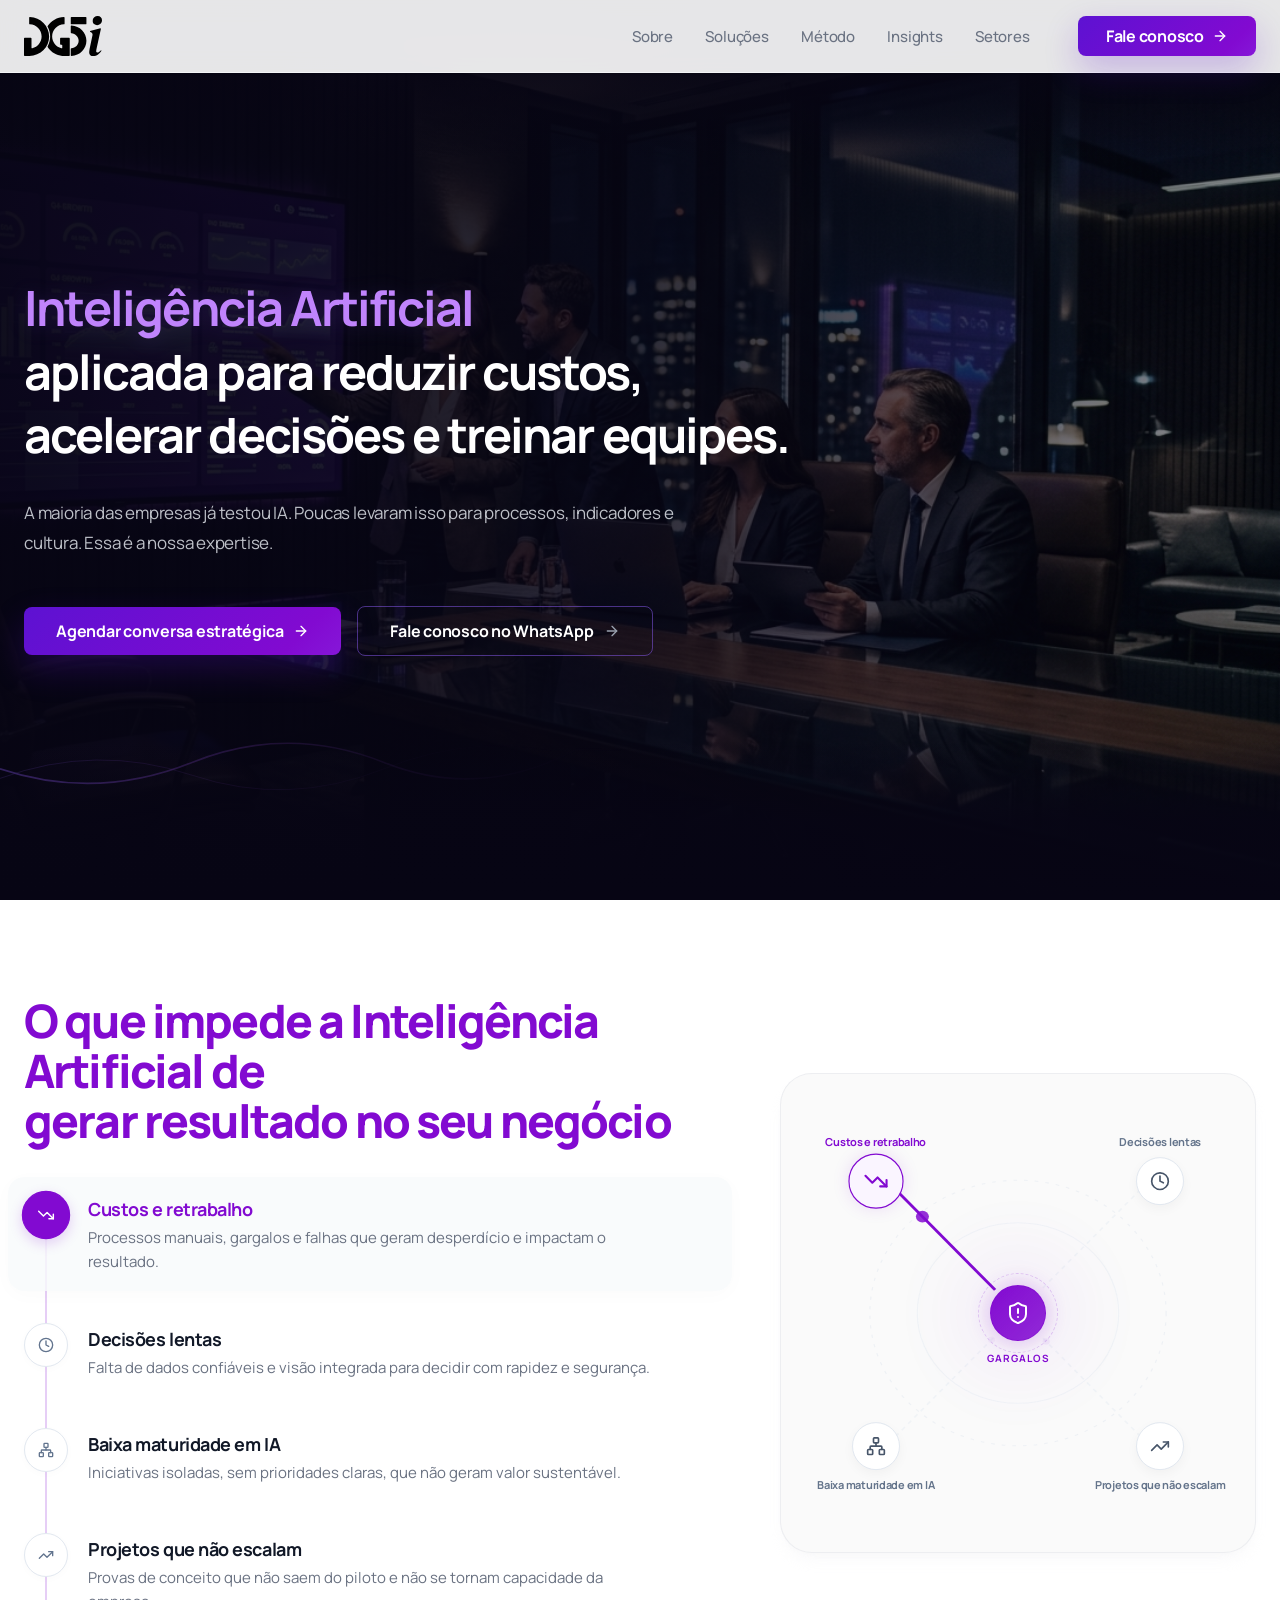
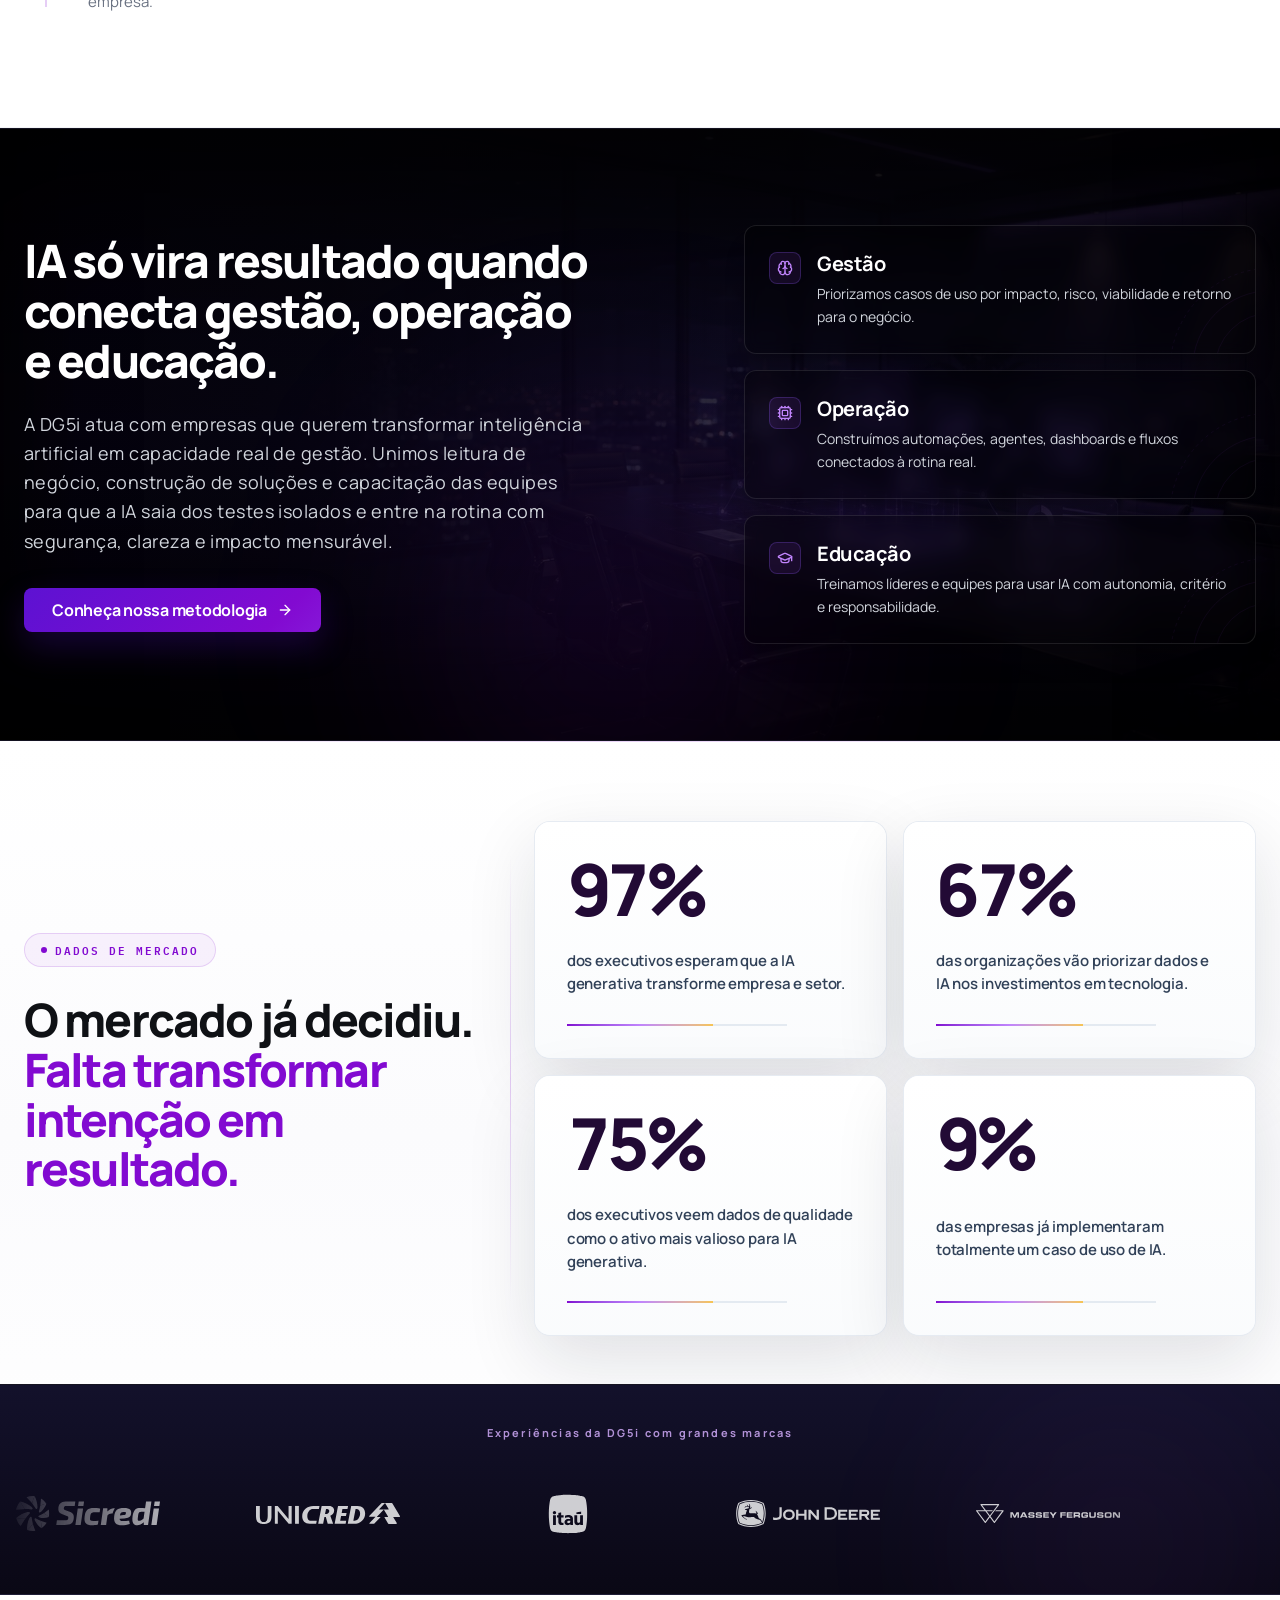
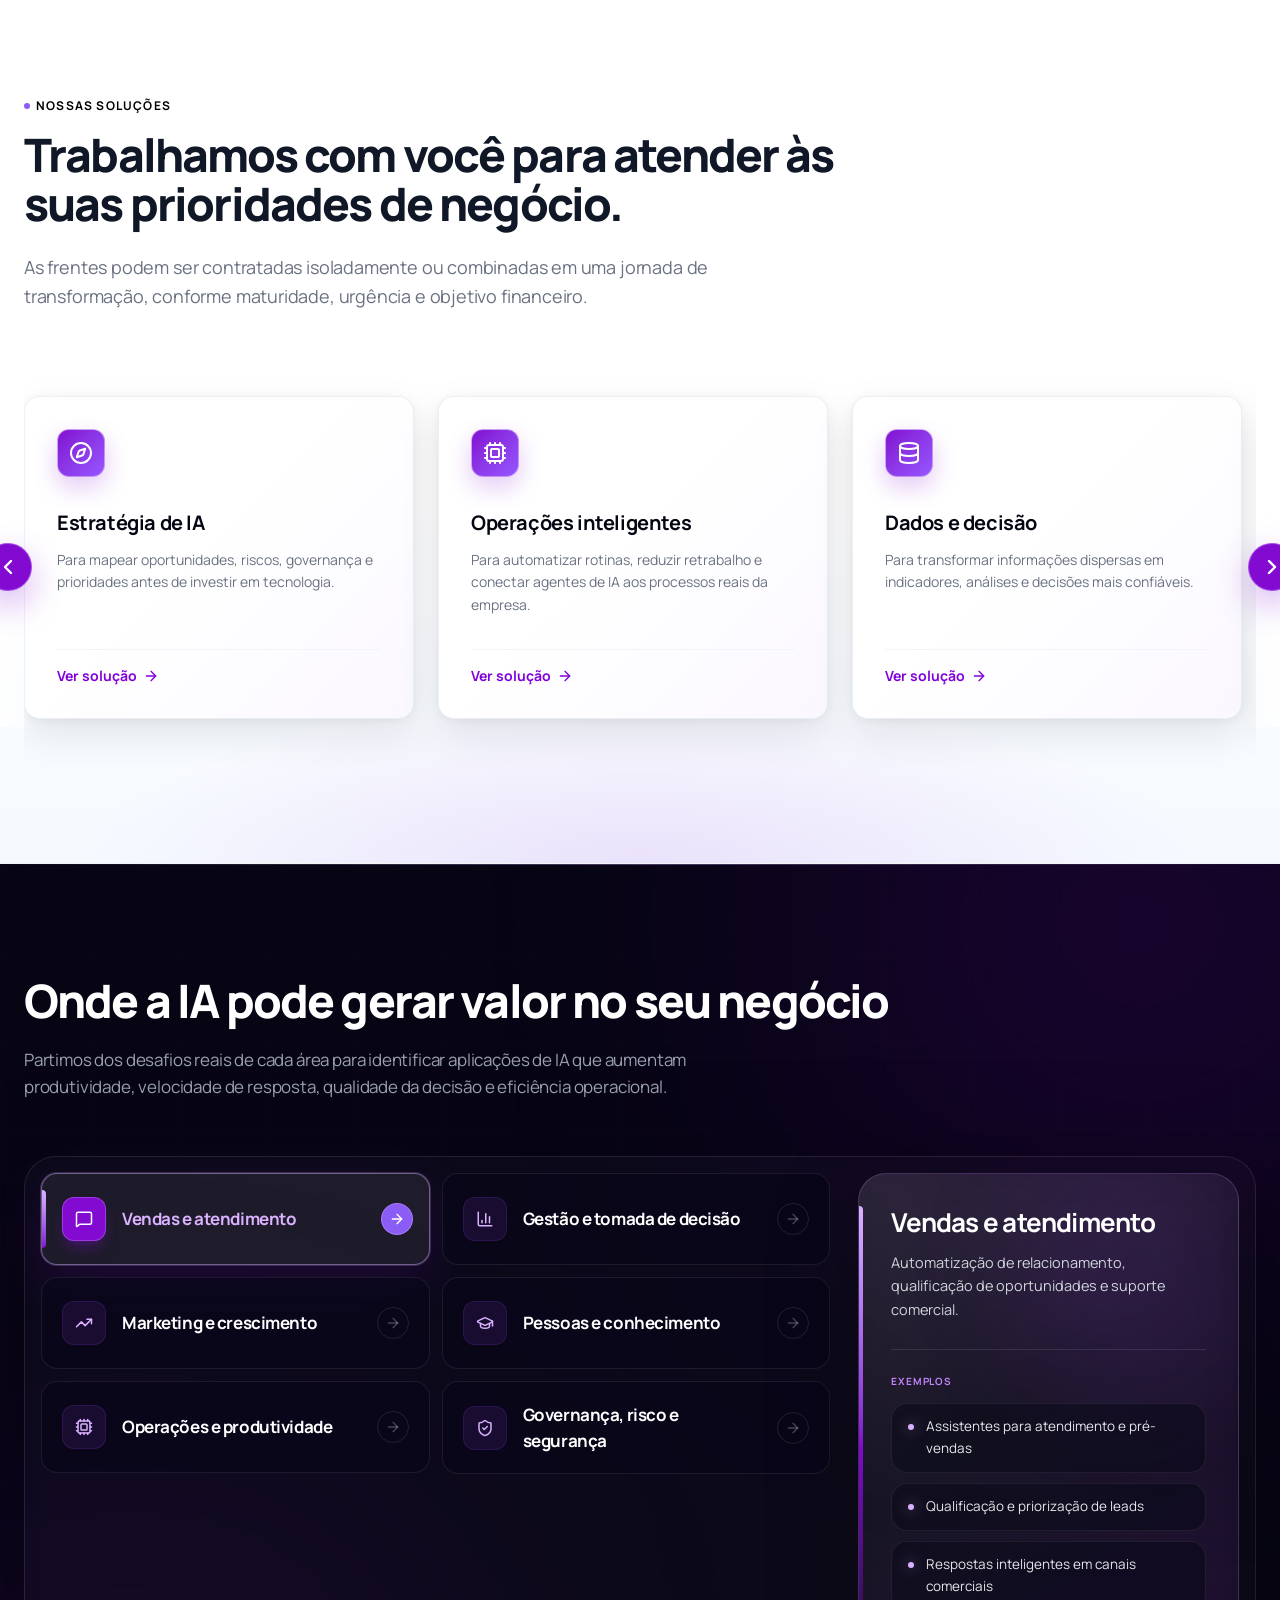
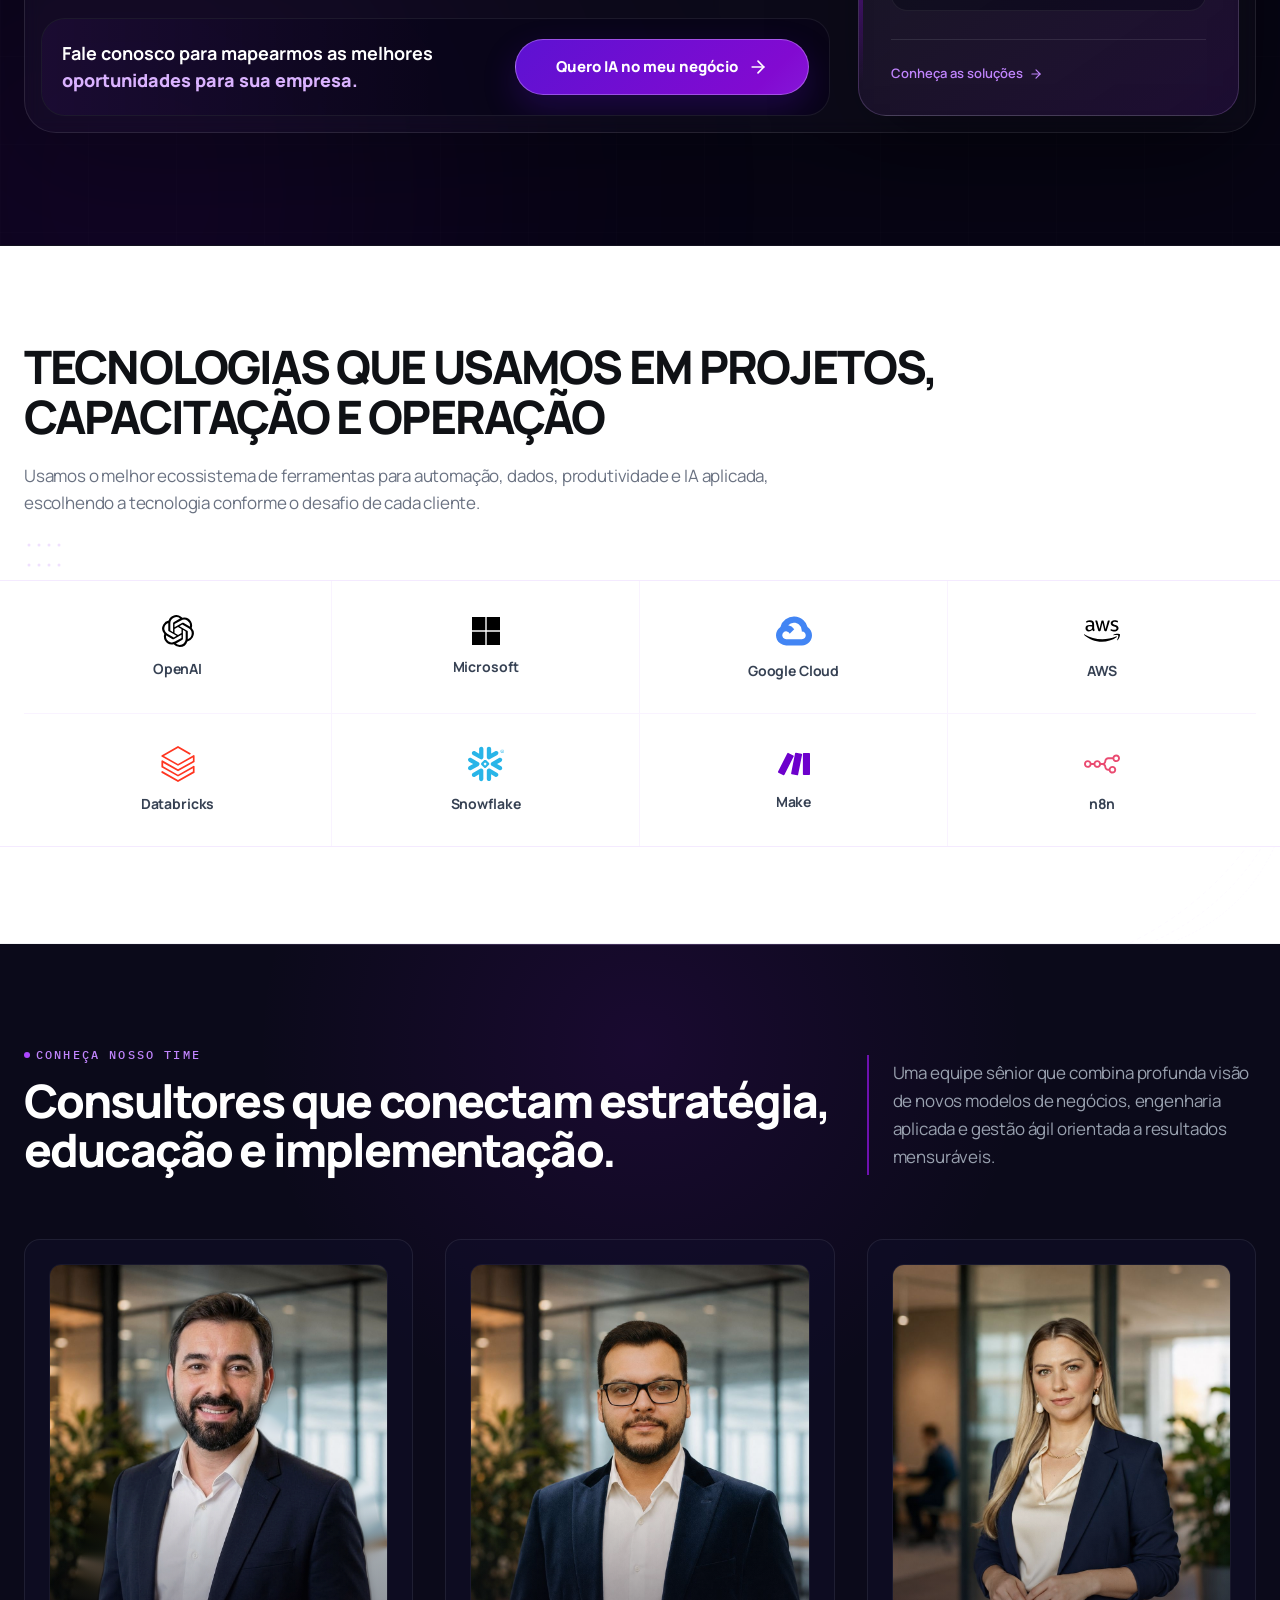
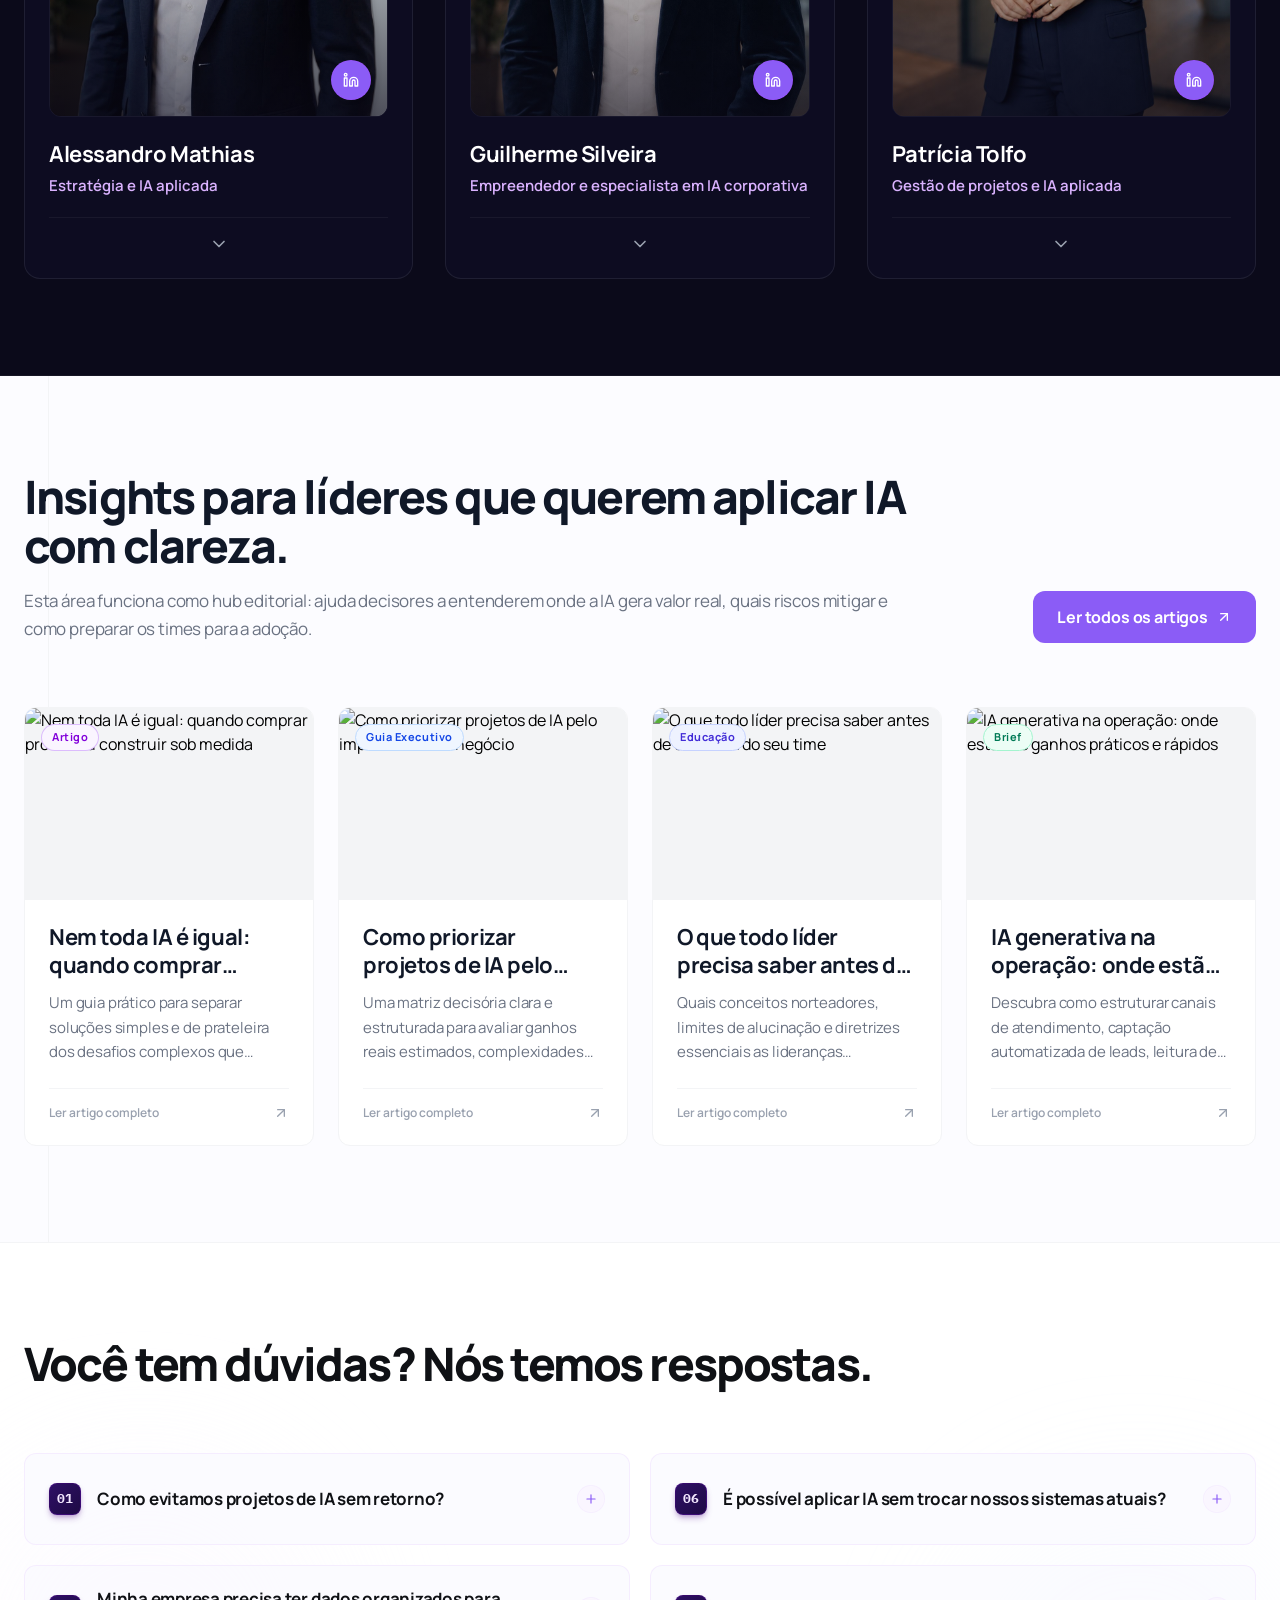
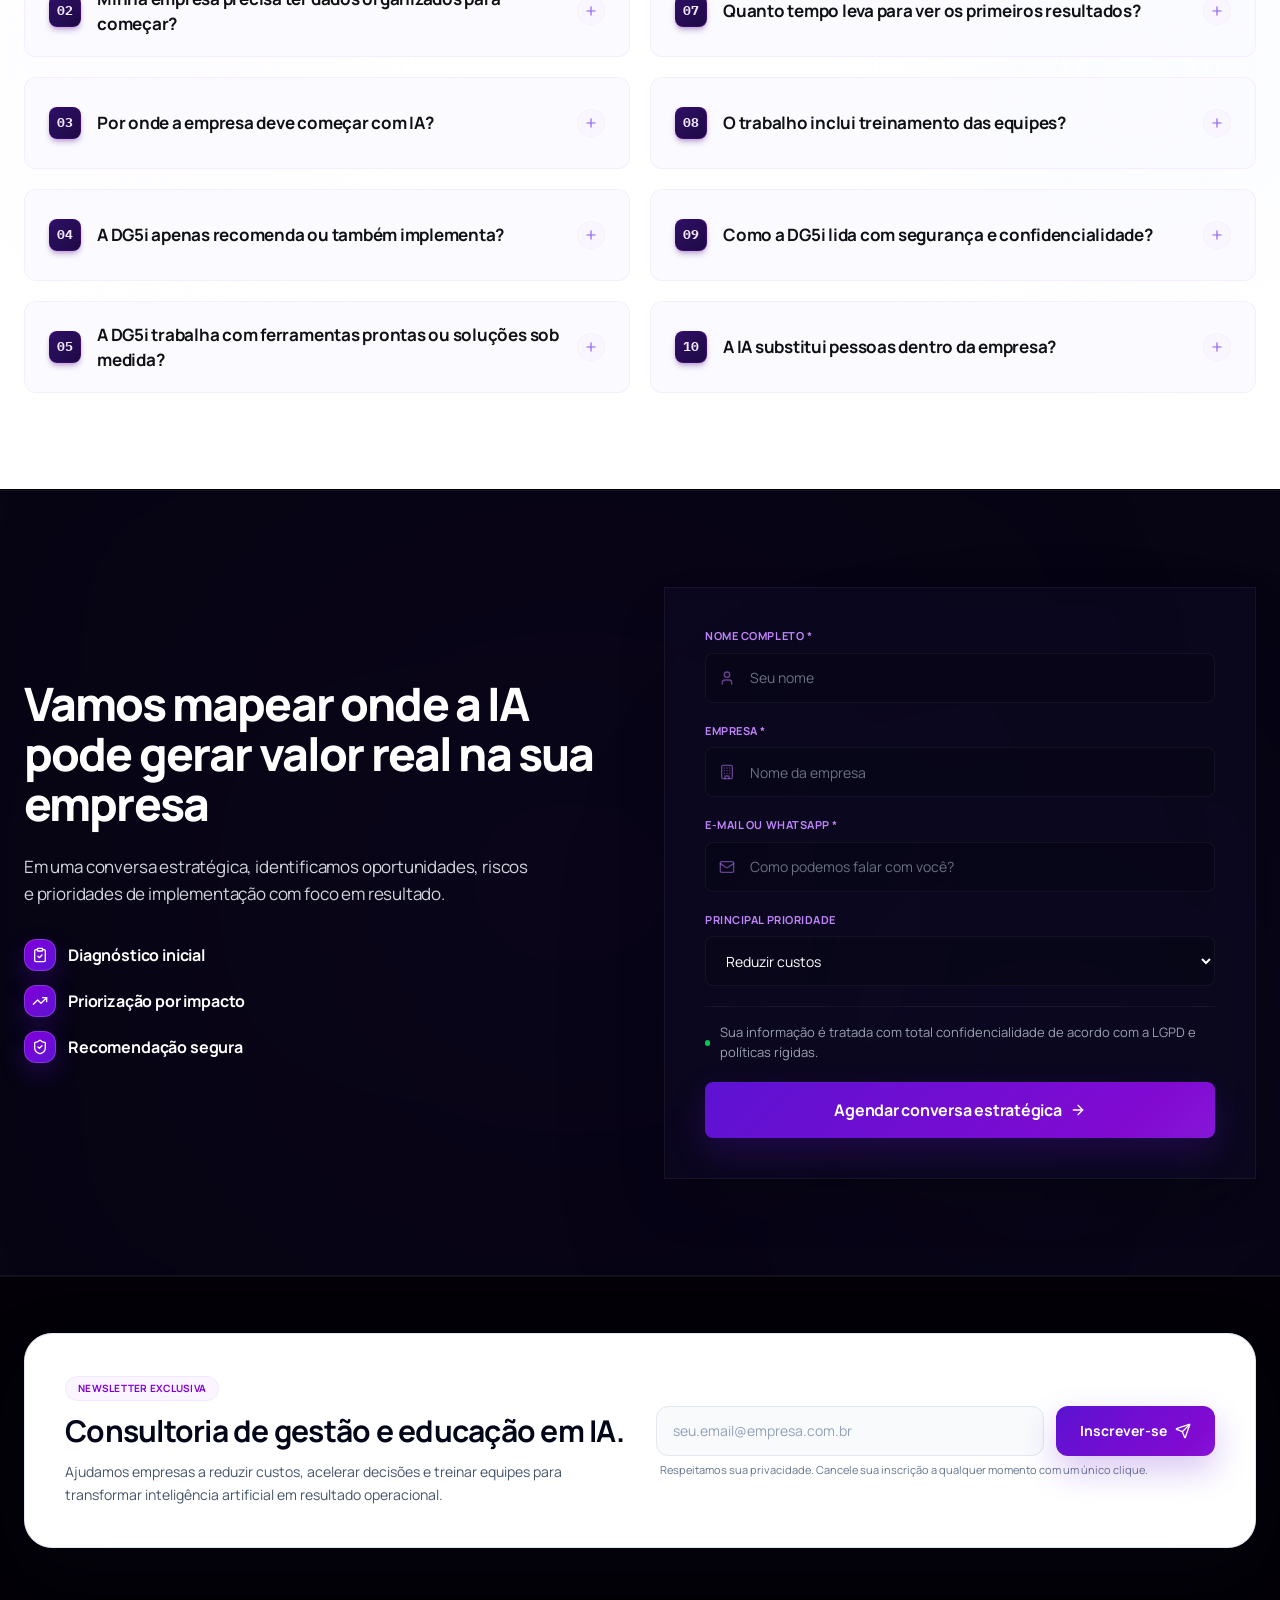
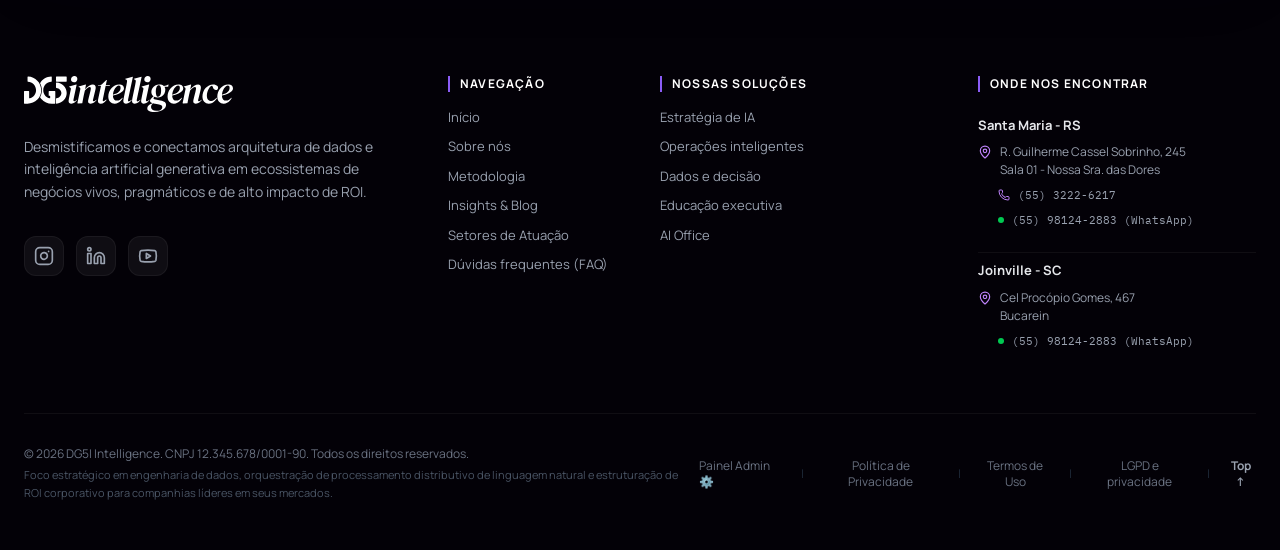
==== commit f8752e29: "Publish integrated admin backend" ====
--- a/index.html
+++ b/index.html
@@ -6,8 +6,8 @@
     <meta name="description" content="A DG5I Intelligence ajuda sua empresa a reduzir custos, acelerar tomadas de decisão e capacitar equipes com a aplicação prática de Inteligência Artificial." />
     <meta name="robots" content="index, follow" />
     <title>DG5I Intelligence | Inteligência Artificial, Consultoria e Educação Corporativa</title>
-    <script type="module" crossorigin src="/assets/index-BaLhf5_F.js"></script>
-    <link rel="stylesheet" crossorigin href="/assets/index-CosCqw5F.css">
+    <script type="module" crossorigin src="/assets/index-DWKio1P8.js"></script>
+    <link rel="stylesheet" crossorigin href="/assets/index-yDHBDIIy.css">
   </head>
   <body>
     <div id="root"></div>
--- a/assets/index-yDHBDIIy.css
+++ b/assets/index-yDHBDIIy.css
@@ -0,0 +1 @@
+@import"https://fonts.googleapis.com/css2?family=IBM+Plex+Mono:wght@500&family=Manrope:wght@400;500;600;700;800&display=swap";/*! tailwindcss v4.3.1 | MIT License | https://tailwindcss.com */@layer properties{@supports (((-webkit-hyphens:none)) and (not (margin-trim:inline))) or ((-moz-orient:inline) and (not (color:rgb(from red r g b)))){*,:before,:after,::backdrop{--tw-translate-x:0;--tw-translate-y:0;--tw-translate-z:0;--tw-scale-x:1;--tw-scale-y:1;--tw-scale-z:1;--tw-rotate-x:initial;--tw-rotate-y:initial;--tw-rotate-z:initial;--tw-skew-x:initial;--tw-skew-y:initial;--tw-scroll-snap-strictness:proximity;--tw-space-y-reverse:0;--tw-divide-y-reverse:0;--tw-border-style:solid;--tw-gradient-position:initial;--tw-gradient-from:#0000;--tw-gradient-via:#0000;--tw-gradient-to:#0000;--tw-gradient-stops:initial;--tw-gradient-via-stops:initial;--tw-gradient-from-position:0%;--tw-gradient-via-position:50%;--tw-gradient-to-position:100%;--tw-leading:initial;--tw-font-weight:initial;--tw-tracking:initial;--tw-ordinal:initial;--tw-slashed-zero:initial;--tw-numeric-figure:initial;--tw-numeric-spacing:initial;--tw-numeric-fraction:initial;--tw-shadow:0 0 #0000;--tw-shadow-color:initial;--tw-shadow-alpha:100%;--tw-inset-shadow:0 0 #0000;--tw-inset-shadow-color:initial;--tw-inset-shadow-alpha:100%;--tw-ring-color:initial;--tw-ring-shadow:0 0 #0000;--tw-inset-ring-color:initial;--tw-inset-ring-shadow:0 0 #0000;--tw-ring-inset:initial;--tw-ring-offset-width:0px;--tw-ring-offset-color:#fff;--tw-ring-offset-shadow:0 0 #0000;--tw-outline-style:solid;--tw-blur:initial;--tw-brightness:initial;--tw-contrast:initial;--tw-grayscale:initial;--tw-hue-rotate:initial;--tw-invert:initial;--tw-opacity:initial;--tw-saturate:initial;--tw-sepia:initial;--tw-drop-shadow:initial;--tw-drop-shadow-color:initial;--tw-drop-shadow-alpha:100%;--tw-drop-shadow-size:initial;--tw-backdrop-blur:initial;--tw-backdrop-brightness:initial;--tw-backdrop-contrast:initial;--tw-backdrop-grayscale:initial;--tw-backdrop-hue-rotate:initial;--tw-backdrop-invert:initial;--tw-backdrop-opacity:initial;--tw-backdrop-saturate:initial;--tw-backdrop-sepia:initial;--tw-duration:initial}}}@layer theme{:root,:host{--font-sans:"Manrope", sans-serif;--font-mono:"IBM Plex Mono", monospace;--color-red-50:oklch(97.1% .013 17.38);--color-red-100:oklch(93.6% .032 17.717);--color-red-200:oklch(88.5% .062 18.334);--color-red-300:oklch(80.8% .114 19.571);--color-red-400:oklch(70.4% .191 22.216);--color-red-500:oklch(63.7% .237 25.331);--color-red-600:oklch(57.7% .245 27.325);--color-red-700:oklch(50.5% .213 27.518);--color-red-800:oklch(44.4% .177 26.899);--color-red-900:oklch(39.6% .141 25.723);--color-amber-50:oklch(98.7% .022 95.277);--color-amber-100:oklch(96.2% .059 95.617);--color-amber-200:oklch(92.4% .12 95.746);--color-amber-500:oklch(76.9% .188 70.08);--color-amber-700:oklch(55.5% .163 48.998);--color-amber-800:oklch(47.3% .137 46.201);--color-yellow-50:oklch(98.7% .026 102.212);--color-yellow-200:oklch(94.5% .129 101.54);--color-yellow-500:oklch(79.5% .184 86.047);--color-yellow-700:oklch(55.4% .135 66.442);--color-green-500:oklch(72.3% .219 149.579);--color-emerald-50:oklch(97.9% .021 166.113);--color-emerald-100:oklch(95% .052 163.051);--color-emerald-200:oklch(90.5% .093 164.15);--color-emerald-300:oklch(84.5% .143 164.978);--color-emerald-500:oklch(69.6% .17 162.48);--color-emerald-600:oklch(59.6% .145 163.225);--color-emerald-700:oklch(50.8% .118 165.612);--color-emerald-800:oklch(43.2% .095 166.913);--color-blue-50:oklch(97% .014 254.604);--color-blue-100:oklch(93.2% .032 255.585);--color-blue-200:oklch(88.2% .059 254.128);--color-blue-300:oklch(80.9% .105 251.813);--color-blue-400:oklch(70.7% .165 254.624);--color-blue-600:oklch(54.6% .245 262.881);--color-blue-700:oklch(48.8% .243 264.376);--color-blue-800:oklch(42.4% .199 265.638);--color-blue-900:oklch(37.9% .146 265.522);--color-blue-950:oklch(28.2% .091 267.935);--color-indigo-50:oklch(96.2% .018 272.314);--color-indigo-100:oklch(93% .034 272.788);--color-indigo-200:oklch(87% .065 274.039);--color-indigo-300:oklch(78.5% .115 274.713);--color-indigo-500:oklch(58.5% .233 277.117);--color-indigo-700:oklch(45.7% .24 277.023);--color-indigo-800:oklch(39.8% .195 277.366);--color-indigo-950:oklch(25.7% .09 281.288);--color-purple-50:oklch(97.7% .014 308.299);--color-purple-100:oklch(94.6% .033 307.174);--color-purple-200:oklch(90.2% .063 306.703);--color-purple-300:oklch(82.7% .119 306.383);--color-purple-400:oklch(71.4% .203 305.504);--color-purple-500:oklch(62.7% .265 303.9);--color-purple-600:oklch(55.8% .288 302.321);--color-purple-700:oklch(49.6% .265 301.924);--color-purple-800:oklch(43.8% .218 303.724);--color-purple-900:oklch(38.1% .176 304.987);--color-purple-950:oklch(29.1% .149 302.717);--color-rose-50:oklch(96.9% .015 12.422);--color-rose-100:oklch(94.1% .03 12.58);--color-rose-200:oklch(89.2% .058 10.001);--color-rose-700:oklch(51.4% .222 16.935);--color-rose-800:oklch(45.5% .188 13.697);--color-slate-50:oklch(98.4% .003 247.858);--color-slate-100:oklch(96.8% .007 247.896);--color-slate-200:oklch(92.9% .013 255.508);--color-slate-300:oklch(86.9% .022 252.894);--color-slate-400:oklch(70.4% .04 256.788);--color-slate-500:oklch(55.4% .046 257.417);--color-slate-600:oklch(44.6% .043 257.281);--color-slate-700:oklch(37.2% .044 257.287);--color-slate-900:oklch(20.8% .042 265.755);--color-slate-950:oklch(12.9% .042 264.695);--color-gray-50:oklch(98.5% .002 247.839);--color-gray-100:oklch(96.7% .003 264.542);--color-gray-200:oklch(92.8% .006 264.531);--color-gray-300:oklch(87.2% .01 258.338);--color-gray-400:oklch(70.7% .022 261.325);--color-gray-500:oklch(55.1% .027 264.364);--color-gray-600:oklch(44.6% .03 256.802);--color-gray-700:oklch(37.3% .034 259.733);--color-gray-800:oklch(27.8% .033 256.848);--color-gray-900:oklch(21% .034 264.665);--color-gray-950:oklch(13% .028 261.692);--color-black:#000;--color-white:#fff;--spacing:.25rem;--container-sm:24rem;--container-md:28rem;--container-lg:32rem;--container-xl:36rem;--container-2xl:42rem;--container-3xl:48rem;--container-4xl:56rem;--container-5xl:64rem;--container-6xl:72rem;--container-7xl:80rem;--text-xs:.75rem;--text-xs--line-height:calc(1 / .75);--text-sm:.875rem;--text-sm--line-height:calc(1.25 / .875);--text-base:1rem;--text-base--line-height: 1.5 ;--text-lg:1.125rem;--text-lg--line-height:calc(1.75 / 1.125);--text-xl:1.25rem;--text-xl--line-height:calc(1.75 / 1.25);--text-2xl:1.5rem;--text-2xl--line-height:calc(2 / 1.5);--text-3xl:1.875rem;--text-3xl--line-height: 1.2 ;--text-4xl:2.25rem;--text-4xl--line-height:calc(2.5 / 2.25);--text-6xl:3.75rem;--text-6xl--line-height:1;--text-9xl:8rem;--text-9xl--line-height:1;--font-weight-normal:400;--font-weight-medium:500;--font-weight-semibold:600;--font-weight-bold:700;--font-weight-extrabold:800;--font-weight-black:900;--tracking-tight:-.025em;--tracking-wide:.025em;--tracking-wider:.05em;--tracking-widest:.1em;--leading-tight:1.25;--leading-snug:1.375;--leading-normal:1.5;--leading-relaxed:1.625;--radius-md:.375rem;--radius-lg:.5rem;--radius-xl:.75rem;--radius-2xl:1rem;--radius-3xl:1.5rem;--animate-spin:spin 1s linear infinite;--animate-ping:ping 1s cubic-bezier(0, 0, .2, 1) infinite;--animate-pulse:pulse 2s cubic-bezier(.4, 0, .6, 1) infinite;--animate-bounce:bounce 1s infinite;--blur-sm:8px;--blur-md:12px;--blur-lg:16px;--blur-xl:24px;--blur-2xl:40px;--blur-3xl:64px;--aspect-video:16 / 9;--default-transition-duration:.15s;--default-transition-timing-function:cubic-bezier(.4, 0, .2, 1);--default-font-family:var(--font-sans);--default-mono-font-family:var(--font-mono);--font-primary:"Manrope", sans-serif;--animate-marquee:marquee 60s linear infinite}}@layer base{*,:after,:before,::backdrop{box-sizing:border-box;border:0 solid;margin:0;padding:0}::file-selector-button{box-sizing:border-box;border:0 solid;margin:0;padding:0}html,:host{-webkit-text-size-adjust:100%;-moz-tab-size:4;tab-size:4;line-height:1.5;font-family:var(--default-font-family,ui-sans-serif, system-ui, sans-serif, "Apple Color Emoji", "Segoe UI Emoji", "Segoe UI Symbol", "Noto Color Emoji");font-feature-settings:var(--default-font-feature-settings,normal);font-variation-settings:var(--default-font-variation-settings,normal);-webkit-tap-highlight-color:transparent}hr{height:0;color:inherit;border-top-width:1px}abbr:where([title]){-webkit-text-decoration:underline dotted;text-decoration:underline dotted}h1,h2,h3,h4,h5,h6{font-size:inherit;font-weight:inherit}a{color:inherit;-webkit-text-decoration:inherit;text-decoration:inherit}b,strong{font-weight:bolder}code,kbd,samp,pre{font-family:var(--default-mono-font-family,ui-monospace, SFMono-Regular, Menlo, Monaco, Consolas, "Liberation Mono", "Courier New", monospace);font-feature-settings:var(--default-mono-font-feature-settings,normal);font-variation-settings:var(--default-mono-font-variation-settings,normal);font-size:1em}small{font-size:80%}sub,sup{vertical-align:baseline;font-size:75%;line-height:0;position:relative}sub{bottom:-.25em}sup{top:-.5em}table{text-indent:0;border-color:inherit;border-collapse:collapse}:-moz-focusring{outline:auto}progress{vertical-align:baseline}summary{display:list-item}ol,ul,menu{list-style:none}img,svg,video,canvas,audio,iframe,embed,object{vertical-align:middle;display:block}img,video{max-width:100%;height:auto}button,input,select,optgroup,textarea{font:inherit;font-feature-settings:inherit;font-variation-settings:inherit;letter-spacing:inherit;color:inherit;opacity:1;background-color:#0000;border-radius:0}::file-selector-button{font:inherit;font-feature-settings:inherit;font-variation-settings:inherit;letter-spacing:inherit;color:inherit;opacity:1;background-color:#0000;border-radius:0}:where(select:is([multiple],[size])) optgroup{font-weight:bolder}:where(select:is([multiple],[size])) optgroup option{padding-inline-start:20px}::file-selector-button{margin-inline-end:4px}::placeholder{opacity:1}@supports (not ((-webkit-appearance:-apple-pay-button))) or (contain-intrinsic-size:1px){::placeholder{color:currentColor}@supports (color:color-mix(in lab,red,red)){::placeholder{color:color-mix(in oklab,currentcolor 50%,transparent)}}}textarea{resize:vertical}::-webkit-search-decoration{-webkit-appearance:none}::-webkit-date-and-time-value{min-height:1lh;text-align:inherit}::-webkit-datetime-edit{display:inline-flex}::-webkit-datetime-edit-fields-wrapper{padding:0}::-webkit-datetime-edit{padding-block:0}::-webkit-datetime-edit-year-field{padding-block:0}::-webkit-datetime-edit-month-field{padding-block:0}::-webkit-datetime-edit-day-field{padding-block:0}::-webkit-datetime-edit-hour-field{padding-block:0}::-webkit-datetime-edit-minute-field{padding-block:0}::-webkit-datetime-edit-second-field{padding-block:0}::-webkit-datetime-edit-millisecond-field{padding-block:0}::-webkit-datetime-edit-meridiem-field{padding-block:0}::-webkit-calendar-picker-indicator{line-height:1}:-moz-ui-invalid{box-shadow:none}button,input:where([type=button],[type=reset],[type=submit]){-webkit-appearance:button;-moz-appearance:button;appearance:button}::file-selector-button{-webkit-appearance:button;-moz-appearance:button;appearance:button}::-webkit-inner-spin-button{height:auto}::-webkit-outer-spin-button{height:auto}[hidden]:where(:not([hidden=until-found])){display:none!important}}@layer components;@layer utilities{.pointer-events-none{pointer-events:none}.invisible{visibility:hidden}.visible{visibility:visible}.absolute{position:absolute}.fixed{position:fixed}.relative{position:relative}.-inset-1{inset:calc(var(--spacing) * -1)}.inset-0{top:0;right:0;bottom:0;left:0}.inset-x-0{inset-inline:0}.inset-x-6{inset-inline:calc(var(--spacing) * 6)}.inset-y-0{inset-block:0}.-top-3{top:calc(var(--spacing) * -3)}.-top-48{top:calc(var(--spacing) * -48)}.top-0{top:0}.top-1\/2{top:50%}.top-1\/4{top:25%}.top-3\.5{top:calc(var(--spacing) * 3.5)}.top-4{top:calc(var(--spacing) * 4)}.top-5{top:calc(var(--spacing) * 5)}.top-6{top:calc(var(--spacing) * 6)}.top-8{top:calc(var(--spacing) * 8)}.top-24{top:calc(var(--spacing) * 24)}.top-\[-260px\]{top:-260px}.top-\[20\%\]{top:20%}.top-\[50\%\]{top:50%}.top-\[58\%\]{top:58%}.top-\[80\%\]{top:80%}.top-full{top:100%}.-right-4{right:calc(var(--spacing) * -4)}.-right-5{right:calc(var(--spacing) * -5)}.-right-6{right:calc(var(--spacing) * -6)}.-right-8{right:calc(var(--spacing) * -8)}.-right-10{right:calc(var(--spacing) * -10)}.-right-12{right:calc(var(--spacing) * -12)}.right-0{right:0}.right-1{right:var(--spacing)}.right-3\.5{right:calc(var(--spacing) * 3.5)}.right-4{right:calc(var(--spacing) * 4)}.right-6{right:calc(var(--spacing) * 6)}.right-10{right:calc(var(--spacing) * 10)}.right-\[-180px\]{right:-180px}.-bottom-4{bottom:calc(var(--spacing) * -4)}.-bottom-5{bottom:calc(var(--spacing) * -5)}.-bottom-6{bottom:calc(var(--spacing) * -6)}.-bottom-8{bottom:calc(var(--spacing) * -8)}.-bottom-10{bottom:calc(var(--spacing) * -10)}.bottom-0{bottom:0}.bottom-1\/4{bottom:25%}.bottom-4{bottom:calc(var(--spacing) * 4)}.bottom-6{bottom:calc(var(--spacing) * 6)}.bottom-8{bottom:calc(var(--spacing) * 8)}.bottom-10{bottom:calc(var(--spacing) * 10)}.bottom-20{bottom:calc(var(--spacing) * 20)}.bottom-\[-260px\]{bottom:-260px}.-left-6{left:calc(var(--spacing) * -6)}.-left-12{left:calc(var(--spacing) * -12)}.-left-48{left:calc(var(--spacing) * -48)}.left-0{left:0}.left-1{left:var(--spacing)}.left-1\/2{left:50%}.left-1\/3{left:33.3333%}.left-1\/4{left:25%}.left-3\.5{left:calc(var(--spacing) * 3.5)}.left-4{left:calc(var(--spacing) * 4)}.left-6{left:calc(var(--spacing) * 6)}.left-12{left:calc(var(--spacing) * 12)}.left-\[-180px\]{left:-180px}.left-\[20\%\]{left:20%}.left-\[21px\]{left:21px}.left-\[50\%\]{left:50%}.left-\[80\%\]{left:80%}.-z-10{z-index:-10}.z-0{z-index:0}.z-10{z-index:10}.z-20{z-index:20}.z-30{z-index:30}.z-50{z-index:50}.z-\[999\]{z-index:999}.col-span-2{grid-column:span 2/span 2}.container{width:100%}@media(min-width:40rem){.container{max-width:40rem}}@media(min-width:48rem){.container{max-width:48rem}}@media(min-width:64rem){.container{max-width:64rem}}@media(min-width:80rem){.container{max-width:80rem}}@media(min-width:96rem){.container{max-width:96rem}}.m-auto{margin:auto}.-mx-4{margin-inline:calc(var(--spacing) * -4)}.-mx-6{margin-inline:calc(var(--spacing) * -6)}.mx-1{margin-inline:var(--spacing)}.mx-auto{margin-inline:auto}.my-6{margin-block:calc(var(--spacing) * 6)}.my-8{margin-block:calc(var(--spacing) * 8)}.my-12{margin-block:calc(var(--spacing) * 12)}.my-auto{margin-block:auto}.mt-0\.5{margin-top:calc(var(--spacing) * .5)}.mt-1{margin-top:var(--spacing)}.mt-1\.5{margin-top:calc(var(--spacing) * 1.5)}.mt-2{margin-top:calc(var(--spacing) * 2)}.mt-2\.5{margin-top:calc(var(--spacing) * 2.5)}.mt-3{margin-top:calc(var(--spacing) * 3)}.mt-3\.5{margin-top:calc(var(--spacing) * 3.5)}.mt-4{margin-top:calc(var(--spacing) * 4)}.mt-5{margin-top:calc(var(--spacing) * 5)}.mt-6{margin-top:calc(var(--spacing) * 6)}.mt-7{margin-top:calc(var(--spacing) * 7)}.mt-8{margin-top:calc(var(--spacing) * 8)}.mt-10{margin-top:calc(var(--spacing) * 10)}.mt-12{margin-top:calc(var(--spacing) * 12)}.mt-\[8px\]{margin-top:8px}.mt-auto{margin-top:auto}.mr-1{margin-right:var(--spacing)}.mb-1{margin-bottom:var(--spacing)}.mb-1\.5{margin-bottom:calc(var(--spacing) * 1.5)}.mb-2{margin-bottom:calc(var(--spacing) * 2)}.mb-3{margin-bottom:calc(var(--spacing) * 3)}.mb-3\.5{margin-bottom:calc(var(--spacing) * 3.5)}.mb-4{margin-bottom:calc(var(--spacing) * 4)}.mb-5{margin-bottom:calc(var(--spacing) * 5)}.mb-6{margin-bottom:calc(var(--spacing) * 6)}.mb-7{margin-bottom:calc(var(--spacing) * 7)}.mb-8{margin-bottom:calc(var(--spacing) * 8)}.mb-10{margin-bottom:calc(var(--spacing) * 10)}.mb-12{margin-bottom:calc(var(--spacing) * 12)}.mb-14{margin-bottom:calc(var(--spacing) * 14)}.mb-16{margin-bottom:calc(var(--spacing) * 16)}.ml-1{margin-left:var(--spacing)}.ml-4{margin-left:calc(var(--spacing) * 4)}.line-clamp-1{-webkit-line-clamp:1;-webkit-box-orient:vertical;display:-webkit-box;overflow:hidden}.line-clamp-2{-webkit-line-clamp:2;-webkit-box-orient:vertical;display:-webkit-box;overflow:hidden}.line-clamp-3{-webkit-line-clamp:3;-webkit-box-orient:vertical;display:-webkit-box;overflow:hidden}.block{display:block}.contents{display:contents}.flex{display:flex}.grid{display:grid}.hidden{display:none}.inline{display:inline}.inline-block{display:inline-block}.inline-flex{display:inline-flex}.aspect-\[3\/2\]{aspect-ratio:3/2}.aspect-\[3\/4\]{aspect-ratio:3/4}.aspect-\[4\/3\]{aspect-ratio:4/3}.aspect-\[16\/9\]{aspect-ratio:16/9}.aspect-\[16\/10\]{aspect-ratio:16/10}.aspect-video{aspect-ratio:var(--aspect-video)}.h-0\.5{height:calc(var(--spacing) * .5)}.h-1{height:var(--spacing)}.h-1\.5{height:calc(var(--spacing) * 1.5)}.h-2{height:calc(var(--spacing) * 2)}.h-3{height:calc(var(--spacing) * 3)}.h-3\.5{height:calc(var(--spacing) * 3.5)}.h-4{height:calc(var(--spacing) * 4)}.h-4\.5{height:calc(var(--spacing) * 4.5)}.h-5{height:calc(var(--spacing) * 5)}.h-5\.5{height:calc(var(--spacing) * 5.5)}.h-6{height:calc(var(--spacing) * 6)}.h-7{height:calc(var(--spacing) * 7)}.h-8{height:calc(var(--spacing) * 8)}.h-9{height:calc(var(--spacing) * 9)}.h-10{height:calc(var(--spacing) * 10)}.h-11{height:calc(var(--spacing) * 11)}.h-12{height:calc(var(--spacing) * 12)}.h-14{height:calc(var(--spacing) * 14)}.h-16{height:calc(var(--spacing) * 16)}.h-20{height:calc(var(--spacing) * 20)}.h-28{height:calc(var(--spacing) * 28)}.h-32{height:calc(var(--spacing) * 32)}.h-40{height:calc(var(--spacing) * 40)}.h-48{height:calc(var(--spacing) * 48)}.h-56{height:calc(var(--spacing) * 56)}.h-80{height:calc(var(--spacing) * 80)}.h-96{height:calc(var(--spacing) * 96)}.h-\[2px\]{height:2px}.h-\[50px\]{height:50px}.h-\[115px\]{height:115px}.h-\[138px\]{height:138px}.h-\[256px\]{height:256px}.h-\[300px\]{height:300px}.h-\[480px\]{height:480px}.h-\[500px\]{height:500px}.h-\[600px\]{height:600px}.h-\[620px\]{height:620px}.h-\[640px\]{height:640px}.h-\[700px\]{height:700px}.h-auto{height:auto}.h-full{height:100%}.h-px{height:1px}.max-h-7{max-height:calc(var(--spacing) * 7)}.max-h-8{max-height:calc(var(--spacing) * 8)}.max-h-9{max-height:calc(var(--spacing) * 9)}.max-h-10{max-height:calc(var(--spacing) * 10)}.max-h-14{max-height:calc(var(--spacing) * 14)}.max-h-\[85vh\]{max-height:85vh}.max-h-\[300px\]{max-height:300px}.max-h-screen{max-height:100vh}.min-h-\[92px\]{min-height:92px}.min-h-\[128px\]{min-height:128px}.min-h-\[238px\]{min-height:238px}.min-h-\[300px\]{min-height:300px}.min-h-\[320px\]{min-height:320px}.min-h-\[350px\]{min-height:350px}.min-h-\[360px\]{min-height:360px}.min-h-\[500px\]{min-height:500px}.min-h-\[550px\]{min-height:550px}.min-h-screen{min-height:100vh}.w-1{width:var(--spacing)}.w-1\.5{width:calc(var(--spacing) * 1.5)}.w-1\/2{width:50%}.w-2{width:calc(var(--spacing) * 2)}.w-2\/3{width:66.6667%}.w-3{width:calc(var(--spacing) * 3)}.w-3\.5{width:calc(var(--spacing) * 3.5)}.w-4{width:calc(var(--spacing) * 4)}.w-4\.5{width:calc(var(--spacing) * 4.5)}.w-5{width:calc(var(--spacing) * 5)}.w-5\.5{width:calc(var(--spacing) * 5.5)}.w-6{width:calc(var(--spacing) * 6)}.w-7{width:calc(var(--spacing) * 7)}.w-8{width:calc(var(--spacing) * 8)}.w-9{width:calc(var(--spacing) * 9)}.w-10{width:calc(var(--spacing) * 10)}.w-11{width:calc(var(--spacing) * 11)}.w-12{width:calc(var(--spacing) * 12)}.w-14{width:calc(var(--spacing) * 14)}.w-16{width:calc(var(--spacing) * 16)}.w-20{width:calc(var(--spacing) * 20)}.w-28{width:calc(var(--spacing) * 28)}.w-32{width:calc(var(--spacing) * 32)}.w-36{width:calc(var(--spacing) * 36)}.w-40{width:calc(var(--spacing) * 40)}.w-56{width:calc(var(--spacing) * 56)}.w-80{width:calc(var(--spacing) * 80)}.w-96{width:calc(var(--spacing) * 96)}.w-\[1\.5px\]{width:1.5px}.w-\[82vw\]{width:82vw}.w-\[500px\]{width:500px}.w-\[600px\]{width:600px}.w-\[620px\]{width:620px}.w-\[640px\]{width:640px}.w-\[700px\]{width:700px}.w-auto{width:auto}.w-full{width:100%}.w-max{width:max-content}.w-px{width:1px}.max-w-2xl{max-width:var(--container-2xl)}.max-w-3xl{max-width:var(--container-3xl)}.max-w-4xl{max-width:var(--container-4xl)}.max-w-5xl{max-width:var(--container-5xl)}.max-w-6xl{max-width:var(--container-6xl)}.max-w-7xl{max-width:var(--container-7xl)}.max-w-\[20rem\]{max-width:20rem}.max-w-\[130px\]{max-width:130px}.max-w-\[140px\]{max-width:140px}.max-w-\[150px\]{max-width:150px}.max-w-\[220px\]{max-width:220px}.max-w-\[1120px\]{max-width:1120px}.max-w-full{max-width:100%}.max-w-lg{max-width:var(--container-lg)}.max-w-md{max-width:var(--container-md)}.max-w-none{max-width:none}.max-w-sm{max-width:var(--container-sm)}.max-w-xl{max-width:var(--container-xl)}.min-w-0{min-width:0}.min-w-full{min-width:100%}.flex-1{flex:1}.flex-shrink-0,.shrink-0{flex-shrink:0}.flex-grow{flex-grow:1}.-translate-x-1\/2{--tw-translate-x: -50% ;translate:var(--tw-translate-x) var(--tw-translate-y)}.translate-x-1{--tw-translate-x:var(--spacing);translate:var(--tw-translate-x) var(--tw-translate-y)}.-translate-y-1\/2{--tw-translate-y: -50% ;translate:var(--tw-translate-x) var(--tw-translate-y)}.scale-110{--tw-scale-x:110%;--tw-scale-y:110%;--tw-scale-z:110%;scale:var(--tw-scale-x) var(--tw-scale-y)}.scale-125{--tw-scale-x:125%;--tw-scale-y:125%;--tw-scale-z:125%;scale:var(--tw-scale-x) var(--tw-scale-y)}.rotate-180{rotate:180deg}.transform{transform:var(--tw-rotate-x,) var(--tw-rotate-y,) var(--tw-rotate-z,) var(--tw-skew-x,) var(--tw-skew-y,)}.animate-bounce{animation:var(--animate-bounce)}.animate-marquee{animation:var(--animate-marquee)}.animate-ping{animation:var(--animate-ping)}.animate-pulse{animation:var(--animate-pulse)}.animate-spin{animation:var(--animate-spin)}.cursor-default{cursor:default}.cursor-pointer{cursor:pointer}.snap-x{scroll-snap-type:x var(--tw-scroll-snap-strictness)}.snap-mandatory{--tw-scroll-snap-strictness:mandatory}.snap-start{scroll-snap-align:start}.scroll-mt-28{scroll-margin-top:calc(var(--spacing) * 28)}.\[scrollbar-width\:none\],.scrollbar-none{scrollbar-width:none}.list-decimal{list-style-type:decimal}.list-disc{list-style-type:disc}.list-none{list-style-type:none}.grid-cols-1{grid-template-columns:repeat(1,minmax(0,1fr))}.grid-cols-2{grid-template-columns:repeat(2,minmax(0,1fr))}.grid-cols-3{grid-template-columns:repeat(3,minmax(0,1fr))}.flex-col{flex-direction:column}.flex-wrap{flex-wrap:wrap}.items-baseline{align-items:baseline}.items-center{align-items:center}.items-end{align-items:flex-end}.items-start{align-items:flex-start}.items-stretch{align-items:stretch}.justify-between{justify-content:space-between}.justify-center{justify-content:center}.justify-end{justify-content:flex-end}.justify-start{justify-content:flex-start}.gap-1{gap:var(--spacing)}.gap-1\.5{gap:calc(var(--spacing) * 1.5)}.gap-2{gap:calc(var(--spacing) * 2)}.gap-2\.5{gap:calc(var(--spacing) * 2.5)}.gap-3{gap:calc(var(--spacing) * 3)}.gap-3\.5{gap:calc(var(--spacing) * 3.5)}.gap-4{gap:calc(var(--spacing) * 4)}.gap-5{gap:calc(var(--spacing) * 5)}.gap-6{gap:calc(var(--spacing) * 6)}.gap-8{gap:calc(var(--spacing) * 8)}.gap-10{gap:calc(var(--spacing) * 10)}.gap-12{gap:calc(var(--spacing) * 12)}.gap-16{gap:calc(var(--spacing) * 16)}:where(.space-y-1>:not(:last-child)){--tw-space-y-reverse:0;margin-block-start:calc(var(--spacing) * var(--tw-space-y-reverse));margin-block-end:calc(var(--spacing) * calc(1 - var(--tw-space-y-reverse)))}:where(.space-y-1\.5>:not(:last-child)){--tw-space-y-reverse:0;margin-block-start:calc(calc(var(--spacing) * 1.5) * var(--tw-space-y-reverse));margin-block-end:calc(calc(var(--spacing) * 1.5) * calc(1 - var(--tw-space-y-reverse)))}:where(.space-y-2>:not(:last-child)){--tw-space-y-reverse:0;margin-block-start:calc(calc(var(--spacing) * 2) * var(--tw-space-y-reverse));margin-block-end:calc(calc(var(--spacing) * 2) * calc(1 - var(--tw-space-y-reverse)))}:where(.space-y-2\.5>:not(:last-child)){--tw-space-y-reverse:0;margin-block-start:calc(calc(var(--spacing) * 2.5) * var(--tw-space-y-reverse));margin-block-end:calc(calc(var(--spacing) * 2.5) * calc(1 - var(--tw-space-y-reverse)))}:where(.space-y-3>:not(:last-child)){--tw-space-y-reverse:0;margin-block-start:calc(calc(var(--spacing) * 3) * var(--tw-space-y-reverse));margin-block-end:calc(calc(var(--spacing) * 3) * calc(1 - var(--tw-space-y-reverse)))}:where(.space-y-3\.5>:not(:last-child)){--tw-space-y-reverse:0;margin-block-start:calc(calc(var(--spacing) * 3.5) * var(--tw-space-y-reverse));margin-block-end:calc(calc(var(--spacing) * 3.5) * calc(1 - var(--tw-space-y-reverse)))}:where(.space-y-4>:not(:last-child)){--tw-space-y-reverse:0;margin-block-start:calc(calc(var(--spacing) * 4) * var(--tw-space-y-reverse));margin-block-end:calc(calc(var(--spacing) * 4) * calc(1 - var(--tw-space-y-reverse)))}:where(.space-y-5>:not(:last-child)){--tw-space-y-reverse:0;margin-block-start:calc(calc(var(--spacing) * 5) * var(--tw-space-y-reverse));margin-block-end:calc(calc(var(--spacing) * 5) * calc(1 - var(--tw-space-y-reverse)))}:where(.space-y-6>:not(:last-child)){--tw-space-y-reverse:0;margin-block-start:calc(calc(var(--spacing) * 6) * var(--tw-space-y-reverse));margin-block-end:calc(calc(var(--spacing) * 6) * calc(1 - var(--tw-space-y-reverse)))}:where(.space-y-8>:not(:last-child)){--tw-space-y-reverse:0;margin-block-start:calc(calc(var(--spacing) * 8) * var(--tw-space-y-reverse));margin-block-end:calc(calc(var(--spacing) * 8) * calc(1 - var(--tw-space-y-reverse)))}:where(.space-y-12>:not(:last-child)){--tw-space-y-reverse:0;margin-block-start:calc(calc(var(--spacing) * 12) * var(--tw-space-y-reverse));margin-block-end:calc(calc(var(--spacing) * 12) * calc(1 - var(--tw-space-y-reverse)))}.gap-x-4{column-gap:calc(var(--spacing) * 4)}.gap-y-2{row-gap:calc(var(--spacing) * 2)}:where(.divide-y>:not(:last-child)){--tw-divide-y-reverse:0;border-bottom-style:var(--tw-border-style);border-top-style:var(--tw-border-style);border-top-width:calc(1px * var(--tw-divide-y-reverse));border-bottom-width:calc(1px * calc(1 - var(--tw-divide-y-reverse)))}:where(.divide-gray-200>:not(:last-child)){border-color:var(--color-gray-200)}.self-end{align-self:flex-end}.truncate{text-overflow:ellipsis;white-space:nowrap;overflow:hidden}.overflow-hidden{overflow:hidden}.overflow-x-auto{overflow-x:auto}.overflow-x-hidden{overflow-x:hidden}.overflow-y-auto{overflow-y:auto}.scroll-smooth{scroll-behavior:smooth}.rounded{border-radius:.25rem}.rounded-2xl{border-radius:var(--radius-2xl)}.rounded-3xl{border-radius:var(--radius-3xl)}.rounded-\[2\.6rem\]{border-radius:2.6rem}.rounded-\[2rem\]{border-radius:2rem}.rounded-\[24px\]{border-radius:24px}.rounded-\[28px\]{border-radius:28px}.rounded-\[32px\]{border-radius:32px}.rounded-full{border-radius:3.40282e38px}.rounded-lg{border-radius:var(--radius-lg)}.rounded-xl{border-radius:var(--radius-xl)}.rounded-l-md{border-top-left-radius:var(--radius-md);border-bottom-left-radius:var(--radius-md)}.rounded-r-full{border-top-right-radius:3.40282e38px;border-bottom-right-radius:3.40282e38px}.border{border-style:var(--tw-border-style);border-width:1px}.border-2{border-style:var(--tw-border-style);border-width:2px}.border-y{border-block-style:var(--tw-border-style);border-block-width:1px}.border-t{border-top-style:var(--tw-border-style);border-top-width:1px}.border-r{border-right-style:var(--tw-border-style);border-right-width:1px}.border-b{border-bottom-style:var(--tw-border-style);border-bottom-width:1px}.border-l{border-left-style:var(--tw-border-style);border-left-width:1px}.border-l-2{border-left-style:var(--tw-border-style);border-left-width:2px}.border-l-4{border-left-style:var(--tw-border-style);border-left-width:4px}.border-dashed{--tw-border-style:dashed;border-style:dashed}.border-\[\#5d12d2\]{border-color:#5d12d2}.border-\[\#5d12d2\]\/20{border-color:#5d12d233}.border-\[\#8b5cf6\]\/30{border-color:#8b5cf64d}.border-\[\#820ad1\]\/15{border-color:#820ad126}.border-amber-200{border-color:var(--color-amber-200)}.border-amber-200\/50{border-color:#fee68580}@supports (color:color-mix(in lab,red,red)){.border-amber-200\/50{border-color:color-mix(in oklab,var(--color-amber-200) 50%,transparent)}}.border-blue-200{border-color:var(--color-blue-200)}.border-blue-200\/20{border-color:#bedbff33}@supports (color:color-mix(in lab,red,red)){.border-blue-200\/20{border-color:color-mix(in oklab,var(--color-blue-200) 20%,transparent)}}.border-blue-200\/50{border-color:#bedbff80}@supports (color:color-mix(in lab,red,red)){.border-blue-200\/50{border-color:color-mix(in oklab,var(--color-blue-200) 50%,transparent)}}.border-emerald-200{border-color:var(--color-emerald-200)}.border-emerald-200\/50{border-color:#a4f4cf80}@supports (color:color-mix(in lab,red,red)){.border-emerald-200\/50{border-color:color-mix(in oklab,var(--color-emerald-200) 50%,transparent)}}.border-emerald-500\/20{border-color:#00bb7f33}@supports (color:color-mix(in lab,red,red)){.border-emerald-500\/20{border-color:color-mix(in oklab,var(--color-emerald-500) 20%,transparent)}}.border-gray-100{border-color:var(--color-gray-100)}.border-gray-200{border-color:var(--color-gray-200)}.border-gray-200\/50{border-color:#e5e7eb80}@supports (color:color-mix(in lab,red,red)){.border-gray-200\/50{border-color:color-mix(in oklab,var(--color-gray-200) 50%,transparent)}}.border-gray-200\/60{border-color:#e5e7eb99}@supports (color:color-mix(in lab,red,red)){.border-gray-200\/60{border-color:color-mix(in oklab,var(--color-gray-200) 60%,transparent)}}.border-gray-200\/80{border-color:#e5e7ebcc}@supports (color:color-mix(in lab,red,red)){.border-gray-200\/80{border-color:color-mix(in oklab,var(--color-gray-200) 80%,transparent)}}.border-indigo-200{border-color:var(--color-indigo-200)}.border-indigo-200\/50{border-color:#c7d2ff80}@supports (color:color-mix(in lab,red,red)){.border-indigo-200\/50{border-color:color-mix(in oklab,var(--color-indigo-200) 50%,transparent)}}.border-purple-50{border-color:var(--color-purple-50)}.border-purple-100{border-color:var(--color-purple-100)}.border-purple-100\/40{border-color:#f3e8ff66}@supports (color:color-mix(in lab,red,red)){.border-purple-100\/40{border-color:color-mix(in oklab,var(--color-purple-100) 40%,transparent)}}.border-purple-100\/50{border-color:#f3e8ff80}@supports (color:color-mix(in lab,red,red)){.border-purple-100\/50{border-color:color-mix(in oklab,var(--color-purple-100) 50%,transparent)}}.border-purple-100\/75{border-color:#f3e8ffbf}@supports (color:color-mix(in lab,red,red)){.border-purple-100\/75{border-color:color-mix(in oklab,var(--color-purple-100) 75%,transparent)}}.border-purple-200{border-color:var(--color-purple-200)}.border-purple-200\/20{border-color:#e9d5ff33}@supports (color:color-mix(in lab,red,red)){.border-purple-200\/20{border-color:color-mix(in oklab,var(--color-purple-200) 20%,transparent)}}.border-purple-200\/40{border-color:#e9d5ff66}@supports (color:color-mix(in lab,red,red)){.border-purple-200\/40{border-color:color-mix(in oklab,var(--color-purple-200) 40%,transparent)}}.border-purple-200\/50{border-color:#e9d5ff80}@supports (color:color-mix(in lab,red,red)){.border-purple-200\/50{border-color:color-mix(in oklab,var(--color-purple-200) 50%,transparent)}}.border-purple-300{border-color:var(--color-purple-300)}.border-purple-300\/20{border-color:#d9b3ff33}@supports (color:color-mix(in lab,red,red)){.border-purple-300\/20{border-color:color-mix(in oklab,var(--color-purple-300) 20%,transparent)}}.border-purple-300\/25{border-color:#d9b3ff40}@supports (color:color-mix(in lab,red,red)){.border-purple-300\/25{border-color:color-mix(in oklab,var(--color-purple-300) 25%,transparent)}}.border-purple-300\/30{border-color:#d9b3ff4d}@supports (color:color-mix(in lab,red,red)){.border-purple-300\/30{border-color:color-mix(in oklab,var(--color-purple-300) 30%,transparent)}}.border-purple-300\/35{border-color:#d9b3ff59}@supports (color:color-mix(in lab,red,red)){.border-purple-300\/35{border-color:color-mix(in oklab,var(--color-purple-300) 35%,transparent)}}.border-purple-300\/40{border-color:#d9b3ff66}@supports (color:color-mix(in lab,red,red)){.border-purple-300\/40{border-color:color-mix(in oklab,var(--color-purple-300) 40%,transparent)}}.border-purple-300\/45{border-color:#d9b3ff73}@supports (color:color-mix(in lab,red,red)){.border-purple-300\/45{border-color:color-mix(in oklab,var(--color-purple-300) 45%,transparent)}}.border-purple-400{border-color:var(--color-purple-400)}.border-purple-500{border-color:var(--color-purple-500)}.border-purple-500\/10{border-color:#ac4bff1a}@supports (color:color-mix(in lab,red,red)){.border-purple-500\/10{border-color:color-mix(in oklab,var(--color-purple-500) 10%,transparent)}}.border-purple-500\/15{border-color:#ac4bff26}@supports (color:color-mix(in lab,red,red)){.border-purple-500\/15{border-color:color-mix(in oklab,var(--color-purple-500) 15%,transparent)}}.border-purple-500\/20{border-color:#ac4bff33}@supports (color:color-mix(in lab,red,red)){.border-purple-500\/20{border-color:color-mix(in oklab,var(--color-purple-500) 20%,transparent)}}.border-purple-500\/30{border-color:#ac4bff4d}@supports (color:color-mix(in lab,red,red)){.border-purple-500\/30{border-color:color-mix(in oklab,var(--color-purple-500) 30%,transparent)}}.border-purple-500\/50{border-color:#ac4bff80}@supports (color:color-mix(in lab,red,red)){.border-purple-500\/50{border-color:color-mix(in oklab,var(--color-purple-500) 50%,transparent)}}.border-purple-600{border-color:var(--color-purple-600)}.border-purple-700\/20{border-color:#8200da33}@supports (color:color-mix(in lab,red,red)){.border-purple-700\/20{border-color:color-mix(in oklab,var(--color-purple-700) 20%,transparent)}}.border-purple-800{border-color:var(--color-purple-800)}.border-purple-800\/60{border-color:#6e11b099}@supports (color:color-mix(in lab,red,red)){.border-purple-800\/60{border-color:color-mix(in oklab,var(--color-purple-800) 60%,transparent)}}.border-purple-900\/40{border-color:#59168b66}@supports (color:color-mix(in lab,red,red)){.border-purple-900\/40{border-color:color-mix(in oklab,var(--color-purple-900) 40%,transparent)}}.border-purple-950\/20{border-color:#3c036633}@supports (color:color-mix(in lab,red,red)){.border-purple-950\/20{border-color:color-mix(in oklab,var(--color-purple-950) 20%,transparent)}}.border-red-100{border-color:var(--color-red-100)}.border-red-200{border-color:var(--color-red-200)}.border-red-500\/20{border-color:#fb2c3633}@supports (color:color-mix(in lab,red,red)){.border-red-500\/20{border-color:color-mix(in oklab,var(--color-red-500) 20%,transparent)}}.border-red-500\/30{border-color:#fb2c364d}@supports (color:color-mix(in lab,red,red)){.border-red-500\/30{border-color:color-mix(in oklab,var(--color-red-500) 30%,transparent)}}.border-rose-200{border-color:var(--color-rose-200)}.border-rose-200\/50{border-color:#ffccd380}@supports (color:color-mix(in lab,red,red)){.border-rose-200\/50{border-color:color-mix(in oklab,var(--color-rose-200) 50%,transparent)}}.border-slate-100{border-color:var(--color-slate-100)}.border-slate-200{border-color:var(--color-slate-200)}.border-slate-200\/70{border-color:#e2e8f0b3}@supports (color:color-mix(in lab,red,red)){.border-slate-200\/70{border-color:color-mix(in oklab,var(--color-slate-200) 70%,transparent)}}.border-slate-200\/85{border-color:#e2e8f0d9}@supports (color:color-mix(in lab,red,red)){.border-slate-200\/85{border-color:color-mix(in oklab,var(--color-slate-200) 85%,transparent)}}.border-white\/5{border-color:#ffffff0d}@supports (color:color-mix(in lab,red,red)){.border-white\/5{border-color:color-mix(in oklab,var(--color-white) 5%,transparent)}}.border-white\/7{border-color:#ffffff12}@supports (color:color-mix(in lab,red,red)){.border-white\/7{border-color:color-mix(in oklab,var(--color-white) 7%,transparent)}}.border-white\/8{border-color:#ffffff14}@supports (color:color-mix(in lab,red,red)){.border-white\/8{border-color:color-mix(in oklab,var(--color-white) 8%,transparent)}}.border-white\/10{border-color:#ffffff1a}@supports (color:color-mix(in lab,red,red)){.border-white\/10{border-color:color-mix(in oklab,var(--color-white) 10%,transparent)}}.border-white\/50{border-color:#ffffff80}@supports (color:color-mix(in lab,red,red)){.border-white\/50{border-color:color-mix(in oklab,var(--color-white) 50%,transparent)}}.border-yellow-200{border-color:var(--color-yellow-200)}.bg-\[\#0b0a1a\]{background-color:#0b0a1a}.bg-\[\#0b0816\]{background-color:#0b0816}.bg-\[\#0c0926\]{background-color:#0c0926}.bg-\[\#0f0c1d\]{background-color:#0f0c1d}.bg-\[\#5d12d2\]{background-color:#5d12d2}.bg-\[\#5d12d2\]\/10{background-color:#5d12d21a}.bg-\[\#5d12d2\]\/\[0\.02\]{background-color:#5d12d205}.bg-\[\#110d29\]\/45{background-color:#110d2973}.bg-\[\#110d29\]\/60{background-color:#110d2999}.bg-\[\#820ad1\]{background-color:#820ad1}.bg-\[\#820ad1\]\/5{background-color:#820ad10d}.bg-\[\#820ad1\]\/10{background-color:#820ad11a}.bg-\[\#820ad1\]\/20{background-color:#820ad133}.bg-\[\#09061a\]\/70{background-color:#09061ab3}.bg-\[\#09061a\]\/80{background-color:#09061acc}.bg-\[\#12102c\]\/44{background-color:#12102c70}.bg-\[\#030107\]{background-color:#030107}.bg-\[\#070514\]{background-color:#070514}.bg-\[\#070514\]\/42{background-color:#0705146b}.bg-\[\#070514\]\/60{background-color:#07051499}.bg-\[\#faf9fe\]{background-color:#faf9fe}.bg-\[\#faf9ff\]\/70{background-color:#faf9ffb3}.bg-\[\#fafafa\]{background-color:#fafafa}.bg-\[\#fbfbfd\]{background-color:#fbfbfd}.bg-\[\#fbfcff\]{background-color:#fbfcff}.bg-\[\#fcfcff\]{background-color:#fcfcff}.bg-amber-50{background-color:var(--color-amber-50)}.bg-amber-100\/80{background-color:#fef3c6cc}@supports (color:color-mix(in lab,red,red)){.bg-amber-100\/80{background-color:color-mix(in oklab,var(--color-amber-100) 80%,transparent)}}.bg-amber-500{background-color:var(--color-amber-500)}.bg-black\/20{background-color:#0003}@supports (color:color-mix(in lab,red,red)){.bg-black\/20{background-color:color-mix(in oklab,var(--color-black) 20%,transparent)}}.bg-black\/30{background-color:#0000004d}@supports (color:color-mix(in lab,red,red)){.bg-black\/30{background-color:color-mix(in oklab,var(--color-black) 30%,transparent)}}.bg-black\/40{background-color:#0006}@supports (color:color-mix(in lab,red,red)){.bg-black\/40{background-color:color-mix(in oklab,var(--color-black) 40%,transparent)}}.bg-black\/80{background-color:#000c}@supports (color:color-mix(in lab,red,red)){.bg-black\/80{background-color:color-mix(in oklab,var(--color-black) 80%,transparent)}}.bg-black\/95{background-color:#000000f2}@supports (color:color-mix(in lab,red,red)){.bg-black\/95{background-color:color-mix(in oklab,var(--color-black) 95%,transparent)}}.bg-blue-50{background-color:var(--color-blue-50)}.bg-blue-50\/40{background-color:#eff6ff66}@supports (color:color-mix(in lab,red,red)){.bg-blue-50\/40{background-color:color-mix(in oklab,var(--color-blue-50) 40%,transparent)}}.bg-blue-100\/80{background-color:#dbeafecc}@supports (color:color-mix(in lab,red,red)){.bg-blue-100\/80{background-color:color-mix(in oklab,var(--color-blue-100) 80%,transparent)}}.bg-emerald-50{background-color:var(--color-emerald-50)}.bg-emerald-100{background-color:var(--color-emerald-100)}.bg-emerald-100\/80{background-color:#d0fae5cc}@supports (color:color-mix(in lab,red,red)){.bg-emerald-100\/80{background-color:color-mix(in oklab,var(--color-emerald-100) 80%,transparent)}}.bg-emerald-500{background-color:var(--color-emerald-500)}.bg-emerald-500\/10{background-color:#00bb7f1a}@supports (color:color-mix(in lab,red,red)){.bg-emerald-500\/10{background-color:color-mix(in oklab,var(--color-emerald-500) 10%,transparent)}}.bg-emerald-500\/15{background-color:#00bb7f26}@supports (color:color-mix(in lab,red,red)){.bg-emerald-500\/15{background-color:color-mix(in oklab,var(--color-emerald-500) 15%,transparent)}}.bg-emerald-600{background-color:var(--color-emerald-600)}.bg-gray-50{background-color:var(--color-gray-50)}.bg-gray-50\/50{background-color:#f9fafb80}@supports (color:color-mix(in lab,red,red)){.bg-gray-50\/50{background-color:color-mix(in oklab,var(--color-gray-50) 50%,transparent)}}.bg-gray-100{background-color:var(--color-gray-100)}.bg-gray-100\/80{background-color:#f3f4f6cc}@supports (color:color-mix(in lab,red,red)){.bg-gray-100\/80{background-color:color-mix(in oklab,var(--color-gray-100) 80%,transparent)}}.bg-gray-300{background-color:var(--color-gray-300)}.bg-green-500{background-color:var(--color-green-500)}.bg-indigo-50{background-color:var(--color-indigo-50)}.bg-indigo-50\/40{background-color:#eef2ff66}@supports (color:color-mix(in lab,red,red)){.bg-indigo-50\/40{background-color:color-mix(in oklab,var(--color-indigo-50) 40%,transparent)}}.bg-indigo-50\/50{background-color:#eef2ff80}@supports (color:color-mix(in lab,red,red)){.bg-indigo-50\/50{background-color:color-mix(in oklab,var(--color-indigo-50) 50%,transparent)}}.bg-indigo-100\/20{background-color:#e0e7ff33}@supports (color:color-mix(in lab,red,red)){.bg-indigo-100\/20{background-color:color-mix(in oklab,var(--color-indigo-100) 20%,transparent)}}.bg-indigo-100\/80{background-color:#e0e7ffcc}@supports (color:color-mix(in lab,red,red)){.bg-indigo-100\/80{background-color:color-mix(in oklab,var(--color-indigo-100) 80%,transparent)}}.bg-indigo-500{background-color:var(--color-indigo-500)}.bg-indigo-500\/5{background-color:#625fff0d}@supports (color:color-mix(in lab,red,red)){.bg-indigo-500\/5{background-color:color-mix(in oklab,var(--color-indigo-500) 5%,transparent)}}.bg-indigo-950\/20{background-color:#1e1a4d33}@supports (color:color-mix(in lab,red,red)){.bg-indigo-950\/20{background-color:color-mix(in oklab,var(--color-indigo-950) 20%,transparent)}}.bg-purple-50{background-color:var(--color-purple-50)}.bg-purple-50\/10{background-color:#faf5ff1a}@supports (color:color-mix(in lab,red,red)){.bg-purple-50\/10{background-color:color-mix(in oklab,var(--color-purple-50) 10%,transparent)}}.bg-purple-50\/20{background-color:#faf5ff33}@supports (color:color-mix(in lab,red,red)){.bg-purple-50\/20{background-color:color-mix(in oklab,var(--color-purple-50) 20%,transparent)}}.bg-purple-50\/40{background-color:#faf5ff66}@supports (color:color-mix(in lab,red,red)){.bg-purple-50\/40{background-color:color-mix(in oklab,var(--color-purple-50) 40%,transparent)}}.bg-purple-50\/50{background-color:#faf5ff80}@supports (color:color-mix(in lab,red,red)){.bg-purple-50\/50{background-color:color-mix(in oklab,var(--color-purple-50) 50%,transparent)}}.bg-purple-50\/60{background-color:#faf5ff99}@supports (color:color-mix(in lab,red,red)){.bg-purple-50\/60{background-color:color-mix(in oklab,var(--color-purple-50) 60%,transparent)}}.bg-purple-50\/70{background-color:#faf5ffb3}@supports (color:color-mix(in lab,red,red)){.bg-purple-50\/70{background-color:color-mix(in oklab,var(--color-purple-50) 70%,transparent)}}.bg-purple-50\/80{background-color:#faf5ffcc}@supports (color:color-mix(in lab,red,red)){.bg-purple-50\/80{background-color:color-mix(in oklab,var(--color-purple-50) 80%,transparent)}}.bg-purple-100{background-color:var(--color-purple-100)}.bg-purple-100\/10{background-color:#f3e8ff1a}@supports (color:color-mix(in lab,red,red)){.bg-purple-100\/10{background-color:color-mix(in oklab,var(--color-purple-100) 10%,transparent)}}.bg-purple-100\/20{background-color:#f3e8ff33}@supports (color:color-mix(in lab,red,red)){.bg-purple-100\/20{background-color:color-mix(in oklab,var(--color-purple-100) 20%,transparent)}}.bg-purple-100\/50{background-color:#f3e8ff80}@supports (color:color-mix(in lab,red,red)){.bg-purple-100\/50{background-color:color-mix(in oklab,var(--color-purple-100) 50%,transparent)}}.bg-purple-100\/60{background-color:#f3e8ff99}@supports (color:color-mix(in lab,red,red)){.bg-purple-100\/60{background-color:color-mix(in oklab,var(--color-purple-100) 60%,transparent)}}.bg-purple-100\/70{background-color:#f3e8ffb3}@supports (color:color-mix(in lab,red,red)){.bg-purple-100\/70{background-color:color-mix(in oklab,var(--color-purple-100) 70%,transparent)}}.bg-purple-100\/80{background-color:#f3e8ffcc}@supports (color:color-mix(in lab,red,red)){.bg-purple-100\/80{background-color:color-mix(in oklab,var(--color-purple-100) 80%,transparent)}}.bg-purple-300{background-color:var(--color-purple-300)}.bg-purple-500{background-color:var(--color-purple-500)}.bg-purple-500\/5{background-color:#ac4bff0d}@supports (color:color-mix(in lab,red,red)){.bg-purple-500\/5{background-color:color-mix(in oklab,var(--color-purple-500) 5%,transparent)}}.bg-purple-500\/10{background-color:#ac4bff1a}@supports (color:color-mix(in lab,red,red)){.bg-purple-500\/10{background-color:color-mix(in oklab,var(--color-purple-500) 10%,transparent)}}.bg-purple-500\/15{background-color:#ac4bff26}@supports (color:color-mix(in lab,red,red)){.bg-purple-500\/15{background-color:color-mix(in oklab,var(--color-purple-500) 15%,transparent)}}.bg-purple-600{background-color:var(--color-purple-600)}.bg-purple-600\/10{background-color:#9810fa1a}@supports (color:color-mix(in lab,red,red)){.bg-purple-600\/10{background-color:color-mix(in oklab,var(--color-purple-600) 10%,transparent)}}.bg-purple-600\/35{background-color:#9810fa59}@supports (color:color-mix(in lab,red,red)){.bg-purple-600\/35{background-color:color-mix(in oklab,var(--color-purple-600) 35%,transparent)}}.bg-purple-700\/15{background-color:#8200da26}@supports (color:color-mix(in lab,red,red)){.bg-purple-700\/15{background-color:color-mix(in oklab,var(--color-purple-700) 15%,transparent)}}.bg-purple-900\/10{background-color:#59168b1a}@supports (color:color-mix(in lab,red,red)){.bg-purple-900\/10{background-color:color-mix(in oklab,var(--color-purple-900) 10%,transparent)}}.bg-purple-900\/20{background-color:#59168b33}@supports (color:color-mix(in lab,red,red)){.bg-purple-900\/20{background-color:color-mix(in oklab,var(--color-purple-900) 20%,transparent)}}.bg-purple-900\/30{background-color:#59168b4d}@supports (color:color-mix(in lab,red,red)){.bg-purple-900\/30{background-color:color-mix(in oklab,var(--color-purple-900) 30%,transparent)}}.bg-purple-950{background-color:var(--color-purple-950)}.bg-purple-950\/20{background-color:#3c036633}@supports (color:color-mix(in lab,red,red)){.bg-purple-950\/20{background-color:color-mix(in oklab,var(--color-purple-950) 20%,transparent)}}.bg-purple-950\/50{background-color:#3c036680}@supports (color:color-mix(in lab,red,red)){.bg-purple-950\/50{background-color:color-mix(in oklab,var(--color-purple-950) 50%,transparent)}}.bg-red-50{background-color:var(--color-red-50)}.bg-red-500\/10{background-color:#fb2c361a}@supports (color:color-mix(in lab,red,red)){.bg-red-500\/10{background-color:color-mix(in oklab,var(--color-red-500) 10%,transparent)}}.bg-red-900\/10{background-color:#82181a1a}@supports (color:color-mix(in lab,red,red)){.bg-red-900\/10{background-color:color-mix(in oklab,var(--color-red-900) 10%,transparent)}}.bg-rose-50{background-color:var(--color-rose-50)}.bg-rose-100\/80{background-color:#ffe4e6cc}@supports (color:color-mix(in lab,red,red)){.bg-rose-100\/80{background-color:color-mix(in oklab,var(--color-rose-100) 80%,transparent)}}.bg-slate-50{background-color:var(--color-slate-50)}.bg-slate-50\/50{background-color:#f8fafc80}@supports (color:color-mix(in lab,red,red)){.bg-slate-50\/50{background-color:color-mix(in oklab,var(--color-slate-50) 50%,transparent)}}.bg-slate-50\/80{background-color:#f8fafccc}@supports (color:color-mix(in lab,red,red)){.bg-slate-50\/80{background-color:color-mix(in oklab,var(--color-slate-50) 80%,transparent)}}.bg-slate-100{background-color:var(--color-slate-100)}.bg-slate-200{background-color:var(--color-slate-200)}.bg-slate-200\/90{background-color:#e2e8f0e6}@supports (color:color-mix(in lab,red,red)){.bg-slate-200\/90{background-color:color-mix(in oklab,var(--color-slate-200) 90%,transparent)}}.bg-slate-950{background-color:var(--color-slate-950)}.bg-transparent{background-color:#0000}.bg-white{background-color:var(--color-white)}.bg-white\/5{background-color:#ffffff0d}@supports (color:color-mix(in lab,red,red)){.bg-white\/5{background-color:color-mix(in oklab,var(--color-white) 5%,transparent)}}.bg-white\/50{background-color:#ffffff80}@supports (color:color-mix(in lab,red,red)){.bg-white\/50{background-color:color-mix(in oklab,var(--color-white) 50%,transparent)}}.bg-white\/70{background-color:#ffffffb3}@supports (color:color-mix(in lab,red,red)){.bg-white\/70{background-color:color-mix(in oklab,var(--color-white) 70%,transparent)}}.bg-white\/90{background-color:#ffffffe6}@supports (color:color-mix(in lab,red,red)){.bg-white\/90{background-color:color-mix(in oklab,var(--color-white) 90%,transparent)}}.bg-white\/\[0\.01\]{background-color:#ffffff03}@supports (color:color-mix(in lab,red,red)){.bg-white\/\[0\.01\]{background-color:color-mix(in oklab,var(--color-white) 1%,transparent)}}.bg-white\/\[0\.02\]{background-color:#ffffff05}@supports (color:color-mix(in lab,red,red)){.bg-white\/\[0\.02\]{background-color:color-mix(in oklab,var(--color-white) 2%,transparent)}}.bg-white\/\[0\.025\]{background-color:#ffffff06}@supports (color:color-mix(in lab,red,red)){.bg-white\/\[0\.025\]{background-color:color-mix(in oklab,var(--color-white) 2.5%,transparent)}}.bg-white\/\[0\.075\]{background-color:#ffffff13}@supports (color:color-mix(in lab,red,red)){.bg-white\/\[0\.075\]{background-color:color-mix(in oklab,var(--color-white) 7.5%,transparent)}}.bg-yellow-50{background-color:var(--color-yellow-50)}.bg-yellow-500{background-color:var(--color-yellow-500)}.bg-gradient-to-b{--tw-gradient-position:to bottom in oklab;background-image:linear-gradient(var(--tw-gradient-stops))}.bg-gradient-to-br{--tw-gradient-position:to bottom right in oklab;background-image:linear-gradient(var(--tw-gradient-stops))}.bg-gradient-to-l{--tw-gradient-position:to left in oklab;background-image:linear-gradient(var(--tw-gradient-stops))}.bg-gradient-to-r{--tw-gradient-position:to right in oklab;background-image:linear-gradient(var(--tw-gradient-stops))}.bg-gradient-to-t{--tw-gradient-position:to top in oklab;background-image:linear-gradient(var(--tw-gradient-stops))}.bg-gradient-to-tr{--tw-gradient-position:to top right in oklab;background-image:linear-gradient(var(--tw-gradient-stops))}.bg-\[linear-gradient\(135deg\,rgba\(255\,255\,255\,0\.95\)\,rgba\(255\,255\,255\,0\.72\)_45\%\,rgba\(244\,238\,255\,0\.42\)\)\]{background-image:linear-gradient(135deg,#fffffff2,#ffffffb8 45%,#f4eeff6b)}.bg-\[linear-gradient\(145deg\,rgba\(255\,255\,255\,0\.10\)\,rgba\(255\,255\,255\,0\.035\)_42\%\,rgba\(130\,10\,209\,0\.12\)\)\]{background-image:linear-gradient(145deg,#ffffff1a,#ffffff09 42%,#820ad11f)}.bg-\[linear-gradient\(180deg\,\#ffffff_0\%\,\#fbfbfd_46\%\,\#ffffff_100\%\)\]{background-image:linear-gradient(#fff,#fbfbfd 46%,#fff)}.bg-\[linear-gradient\(180deg\,\#ffffff_0\%\,\#ffffff_58\%\,\#f5faff_100\%\)\]{background-image:linear-gradient(#fff,#fff 58%,#f5faff)}.bg-\[linear-gradient\(180deg\,rgba\(255\,255\,255\,0\.98\)\,rgba\(248\,250\,252\,0\.72\)\)\]{background-image:linear-gradient(#fffffffa,#f8fafcb8)}.bg-\[linear-gradient\(rgba\(255\,255\,255\,0\.025\)_1px\,transparent_1px\)\,linear-gradient\(90deg\,rgba\(255\,255\,255\,0\.025\)_1px\,transparent_1px\)\]{background-image:linear-gradient(#ffffff06 1px,#0000 1px),linear-gradient(90deg,#ffffff06 1px,#0000 1px)}.bg-\[radial-gradient\(circle_at_50\%_10\%\,rgba\(130\,10\,209\,0\.12\)\,transparent_34\%\)\]{background-image:radial-gradient(circle at 50% 10%,#820ad11f,#0000 34%)}.bg-\[radial-gradient\(ellipse_at_50\%_100\%\,rgba\(130\,10\,209\,0\.10\)\,transparent_62\%\)\]{background-image:radial-gradient(at 50% 100%,#820ad11a,#0000 62%)}.from-\[\#0b0a1a\]{--tw-gradient-from:#0b0a1a;--tw-gradient-stops:var(--tw-gradient-via-stops,var(--tw-gradient-position), var(--tw-gradient-from) var(--tw-gradient-from-position), var(--tw-gradient-to) var(--tw-gradient-to-position))}.from-\[\#2e1065\]{--tw-gradient-from:#2e1065;--tw-gradient-stops:var(--tw-gradient-via-stops,var(--tw-gradient-position), var(--tw-gradient-from) var(--tw-gradient-from-position), var(--tw-gradient-to) var(--tw-gradient-to-position))}.from-\[\#5d12d2\]\/10{--tw-gradient-from:oklab(45.2262% .0803548 -.234036/.1);--tw-gradient-stops:var(--tw-gradient-via-stops,var(--tw-gradient-position), var(--tw-gradient-from) var(--tw-gradient-from-position), var(--tw-gradient-to) var(--tw-gradient-to-position))}.from-\[\#820ad1\]{--tw-gradient-from:#820ad1;--tw-gradient-stops:var(--tw-gradient-via-stops,var(--tw-gradient-position), var(--tw-gradient-from) var(--tw-gradient-from-position), var(--tw-gradient-to) var(--tw-gradient-to-position))}.from-\[\#05030d\]\/95{--tw-gradient-from:oklab(11.0731% .0115138 -.025807/.95);--tw-gradient-stops:var(--tw-gradient-via-stops,var(--tw-gradient-position), var(--tw-gradient-from) var(--tw-gradient-from-position), var(--tw-gradient-to) var(--tw-gradient-to-position))}.from-\[\#13112b\]{--tw-gradient-from:#13112b;--tw-gradient-stops:var(--tw-gradient-via-stops,var(--tw-gradient-position), var(--tw-gradient-from) var(--tw-gradient-from-position), var(--tw-gradient-to) var(--tw-gradient-to-position))}.from-\[\#070514\]{--tw-gradient-from:#070514;--tw-gradient-stops:var(--tw-gradient-via-stops,var(--tw-gradient-position), var(--tw-gradient-from) var(--tw-gradient-from-position), var(--tw-gradient-to) var(--tw-gradient-to-position))}.from-\[\#070514\]\/95{--tw-gradient-from:oklab(12.9791% .0109166 -.0328577/.95);--tw-gradient-stops:var(--tw-gradient-via-stops,var(--tw-gradient-position), var(--tw-gradient-from) var(--tw-gradient-from-position), var(--tw-gradient-to) var(--tw-gradient-to-position))}.from-black\/50{--tw-gradient-from:#00000080}@supports (color:color-mix(in lab,red,red)){.from-black\/50{--tw-gradient-from:color-mix(in oklab, var(--color-black) 50%, transparent)}}.from-black\/50{--tw-gradient-stops:var(--tw-gradient-via-stops,var(--tw-gradient-position), var(--tw-gradient-from) var(--tw-gradient-from-position), var(--tw-gradient-to) var(--tw-gradient-to-position))}.from-purple-300{--tw-gradient-from:var(--color-purple-300);--tw-gradient-stops:var(--tw-gradient-via-stops,var(--tw-gradient-position), var(--tw-gradient-from) var(--tw-gradient-from-position), var(--tw-gradient-to) var(--tw-gradient-to-position))}.from-purple-400{--tw-gradient-from:var(--color-purple-400);--tw-gradient-stops:var(--tw-gradient-via-stops,var(--tw-gradient-position), var(--tw-gradient-from) var(--tw-gradient-from-position), var(--tw-gradient-to) var(--tw-gradient-to-position))}.from-purple-500\/10{--tw-gradient-from:#ac4bff1a}@supports (color:color-mix(in lab,red,red)){.from-purple-500\/10{--tw-gradient-from:color-mix(in oklab, var(--color-purple-500) 10%, transparent)}}.from-purple-500\/10{--tw-gradient-stops:var(--tw-gradient-via-stops,var(--tw-gradient-position), var(--tw-gradient-from) var(--tw-gradient-from-position), var(--tw-gradient-to) var(--tw-gradient-to-position))}.from-purple-500\/15{--tw-gradient-from:#ac4bff26}@supports (color:color-mix(in lab,red,red)){.from-purple-500\/15{--tw-gradient-from:color-mix(in oklab, var(--color-purple-500) 15%, transparent)}}.from-purple-500\/15{--tw-gradient-stops:var(--tw-gradient-via-stops,var(--tw-gradient-position), var(--tw-gradient-from) var(--tw-gradient-from-position), var(--tw-gradient-to) var(--tw-gradient-to-position))}.from-purple-700{--tw-gradient-from:var(--color-purple-700);--tw-gradient-stops:var(--tw-gradient-via-stops,var(--tw-gradient-position), var(--tw-gradient-from) var(--tw-gradient-from-position), var(--tw-gradient-to) var(--tw-gradient-to-position))}.from-purple-900{--tw-gradient-from:var(--color-purple-900);--tw-gradient-stops:var(--tw-gradient-via-stops,var(--tw-gradient-position), var(--tw-gradient-from) var(--tw-gradient-from-position), var(--tw-gradient-to) var(--tw-gradient-to-position))}.from-purple-950\/30{--tw-gradient-from:#3c03664d}@supports (color:color-mix(in lab,red,red)){.from-purple-950\/30{--tw-gradient-from:color-mix(in oklab, var(--color-purple-950) 30%, transparent)}}.from-purple-950\/30{--tw-gradient-stops:var(--tw-gradient-via-stops,var(--tw-gradient-position), var(--tw-gradient-from) var(--tw-gradient-from-position), var(--tw-gradient-to) var(--tw-gradient-to-position))}.from-transparent{--tw-gradient-from:transparent;--tw-gradient-stops:var(--tw-gradient-via-stops,var(--tw-gradient-position), var(--tw-gradient-from) var(--tw-gradient-from-position), var(--tw-gradient-to) var(--tw-gradient-to-position))}.from-white{--tw-gradient-from:var(--color-white);--tw-gradient-stops:var(--tw-gradient-via-stops,var(--tw-gradient-position), var(--tw-gradient-from) var(--tw-gradient-from-position), var(--tw-gradient-to) var(--tw-gradient-to-position))}.via-\[\#820ad1\]{--tw-gradient-via:#820ad1;--tw-gradient-via-stops:var(--tw-gradient-position), var(--tw-gradient-from) var(--tw-gradient-from-position), var(--tw-gradient-via) var(--tw-gradient-via-position), var(--tw-gradient-to) var(--tw-gradient-to-position);--tw-gradient-stops:var(--tw-gradient-via-stops)}.via-\[\#820ad1\]\/18{--tw-gradient-via:oklab(49.1666% .140179 -.209909/.18);--tw-gradient-via-stops:var(--tw-gradient-position), var(--tw-gradient-from) var(--tw-gradient-from-position), var(--tw-gradient-via) var(--tw-gradient-via-position), var(--tw-gradient-to) var(--tw-gradient-to-position);--tw-gradient-stops:var(--tw-gradient-via-stops)}.via-\[\#820ad1\]\/20{--tw-gradient-via:oklab(49.1666% .140179 -.209909/.2);--tw-gradient-via-stops:var(--tw-gradient-position), var(--tw-gradient-from) var(--tw-gradient-from-position), var(--tw-gradient-via) var(--tw-gradient-via-position), var(--tw-gradient-to) var(--tw-gradient-to-position);--tw-gradient-stops:var(--tw-gradient-via-stops)}.via-\[\#070514\]\/70{--tw-gradient-via:oklab(12.9791% .0109166 -.0328577/.7);--tw-gradient-via-stops:var(--tw-gradient-position), var(--tw-gradient-from) var(--tw-gradient-from-position), var(--tw-gradient-via) var(--tw-gradient-via-position), var(--tw-gradient-to) var(--tw-gradient-to-position);--tw-gradient-stops:var(--tw-gradient-via-stops)}.via-\[\#070514\]\/80{--tw-gradient-via:oklab(12.9791% .0109166 -.0328577/.8);--tw-gradient-via-stops:var(--tw-gradient-position), var(--tw-gradient-from) var(--tw-gradient-from-position), var(--tw-gradient-via) var(--tw-gradient-via-position), var(--tw-gradient-to) var(--tw-gradient-to-position);--tw-gradient-stops:var(--tw-gradient-via-stops)}.via-\[\#070514\]\/82{--tw-gradient-via:oklab(12.9791% .0109166 -.0328577/.82);--tw-gradient-via-stops:var(--tw-gradient-position), var(--tw-gradient-from) var(--tw-gradient-from-position), var(--tw-gradient-via) var(--tw-gradient-via-position), var(--tw-gradient-to) var(--tw-gradient-to-position);--tw-gradient-stops:var(--tw-gradient-via-stops)}.via-\[\#070514\]\/90{--tw-gradient-via:oklab(12.9791% .0109166 -.0328577/.9);--tw-gradient-via-stops:var(--tw-gradient-position), var(--tw-gradient-from) var(--tw-gradient-from-position), var(--tw-gradient-via) var(--tw-gradient-via-position), var(--tw-gradient-to) var(--tw-gradient-to-position);--tw-gradient-stops:var(--tw-gradient-via-stops)}.via-\[\#c084fc\]{--tw-gradient-via:#c084fc;--tw-gradient-via-stops:var(--tw-gradient-position), var(--tw-gradient-from) var(--tw-gradient-from-position), var(--tw-gradient-via) var(--tw-gradient-via-position), var(--tw-gradient-to) var(--tw-gradient-to-position);--tw-gradient-stops:var(--tw-gradient-via-stops)}.via-indigo-500\/5{--tw-gradient-via:#625fff0d}@supports (color:color-mix(in lab,red,red)){.via-indigo-500\/5{--tw-gradient-via:color-mix(in oklab, var(--color-indigo-500) 5%, transparent)}}.via-indigo-500\/5{--tw-gradient-via-stops:var(--tw-gradient-position), var(--tw-gradient-from) var(--tw-gradient-from-position), var(--tw-gradient-via) var(--tw-gradient-via-position), var(--tw-gradient-to) var(--tw-gradient-to-position);--tw-gradient-stops:var(--tw-gradient-via-stops)}.via-purple-300\/25{--tw-gradient-via:#d9b3ff40}@supports (color:color-mix(in lab,red,red)){.via-purple-300\/25{--tw-gradient-via:color-mix(in oklab, var(--color-purple-300) 25%, transparent)}}.via-purple-300\/25{--tw-gradient-via-stops:var(--tw-gradient-position), var(--tw-gradient-from) var(--tw-gradient-from-position), var(--tw-gradient-via) var(--tw-gradient-via-position), var(--tw-gradient-to) var(--tw-gradient-to-position);--tw-gradient-stops:var(--tw-gradient-via-stops)}.via-purple-300\/30{--tw-gradient-via:#d9b3ff4d}@supports (color:color-mix(in lab,red,red)){.via-purple-300\/30{--tw-gradient-via:color-mix(in oklab, var(--color-purple-300) 30%, transparent)}}.via-purple-300\/30{--tw-gradient-via-stops:var(--tw-gradient-position), var(--tw-gradient-from) var(--tw-gradient-from-position), var(--tw-gradient-via) var(--tw-gradient-via-position), var(--tw-gradient-to) var(--tw-gradient-to-position);--tw-gradient-stops:var(--tw-gradient-via-stops)}.via-transparent{--tw-gradient-via:transparent;--tw-gradient-via-stops:var(--tw-gradient-position), var(--tw-gradient-from) var(--tw-gradient-from-position), var(--tw-gradient-via) var(--tw-gradient-via-position), var(--tw-gradient-to) var(--tw-gradient-to-position);--tw-gradient-stops:var(--tw-gradient-via-stops)}.via-white{--tw-gradient-via:var(--color-white);--tw-gradient-via-stops:var(--tw-gradient-position), var(--tw-gradient-from) var(--tw-gradient-from-position), var(--tw-gradient-via) var(--tw-gradient-via-position), var(--tw-gradient-to) var(--tw-gradient-to-position);--tw-gradient-stops:var(--tw-gradient-via-stops)}.to-\[\#0a0815\]{--tw-gradient-to:#0a0815;--tw-gradient-stops:var(--tw-gradient-via-stops,var(--tw-gradient-position), var(--tw-gradient-from) var(--tw-gradient-from-position), var(--tw-gradient-to) var(--tw-gradient-to-position))}.to-\[\#1e0a45\]{--tw-gradient-to:#1e0a45;--tw-gradient-stops:var(--tw-gradient-via-stops,var(--tw-gradient-position), var(--tw-gradient-from) var(--tw-gradient-from-position), var(--tw-gradient-to) var(--tw-gradient-to-position))}.to-\[\#5d12d2\]{--tw-gradient-to:#5d12d2;--tw-gradient-stops:var(--tw-gradient-via-stops,var(--tw-gradient-position), var(--tw-gradient-from) var(--tw-gradient-from-position), var(--tw-gradient-to) var(--tw-gradient-to-position))}.to-\[\#820ad1\]{--tw-gradient-to:#820ad1;--tw-gradient-stops:var(--tw-gradient-via-stops,var(--tw-gradient-position), var(--tw-gradient-from) var(--tw-gradient-from-position), var(--tw-gradient-to) var(--tw-gradient-to-position))}.to-\[\#9655ff\]{--tw-gradient-to:#9655ff;--tw-gradient-stops:var(--tw-gradient-via-stops,var(--tw-gradient-position), var(--tw-gradient-from) var(--tw-gradient-from-position), var(--tw-gradient-to) var(--tw-gradient-to-position))}.to-\[\#070514\]\/30{--tw-gradient-to:oklab(12.9791% .0109166 -.0328577/.3);--tw-gradient-stops:var(--tw-gradient-via-stops,var(--tw-gradient-position), var(--tw-gradient-from) var(--tw-gradient-from-position), var(--tw-gradient-to) var(--tw-gradient-to-position))}.to-\[\#070514\]\/70{--tw-gradient-to:oklab(12.9791% .0109166 -.0328577/.7);--tw-gradient-stops:var(--tw-gradient-via-stops,var(--tw-gradient-position), var(--tw-gradient-from) var(--tw-gradient-from-position), var(--tw-gradient-to) var(--tw-gradient-to-position))}.to-\[\#f6c453\]{--tw-gradient-to:#f6c453;--tw-gradient-stops:var(--tw-gradient-via-stops,var(--tw-gradient-position), var(--tw-gradient-from) var(--tw-gradient-from-position), var(--tw-gradient-to) var(--tw-gradient-to-position))}.to-black\/60{--tw-gradient-to:#0009}@supports (color:color-mix(in lab,red,red)){.to-black\/60{--tw-gradient-to:color-mix(in oklab, var(--color-black) 60%, transparent)}}.to-black\/60{--tw-gradient-stops:var(--tw-gradient-via-stops,var(--tw-gradient-position), var(--tw-gradient-from) var(--tw-gradient-from-position), var(--tw-gradient-to) var(--tw-gradient-to-position))}.to-indigo-300{--tw-gradient-to:var(--color-indigo-300);--tw-gradient-stops:var(--tw-gradient-via-stops,var(--tw-gradient-position), var(--tw-gradient-from) var(--tw-gradient-from-position), var(--tw-gradient-to) var(--tw-gradient-to-position))}.to-indigo-500\/5{--tw-gradient-to:#625fff0d}@supports (color:color-mix(in lab,red,red)){.to-indigo-500\/5{--tw-gradient-to:color-mix(in oklab, var(--color-indigo-500) 5%, transparent)}}.to-indigo-500\/5{--tw-gradient-stops:var(--tw-gradient-via-stops,var(--tw-gradient-position), var(--tw-gradient-from) var(--tw-gradient-from-position), var(--tw-gradient-to) var(--tw-gradient-to-position))}.to-transparent{--tw-gradient-to:transparent;--tw-gradient-stops:var(--tw-gradient-via-stops,var(--tw-gradient-position), var(--tw-gradient-from) var(--tw-gradient-from-position), var(--tw-gradient-to) var(--tw-gradient-to-position))}.\[mask-image\:_linear-gradient\(to_right\,transparent_0\,_white_15\%\,_white_85\%\,transparent_100\%\)\]{-webkit-mask-image:linear-gradient(90deg,#0000 0,#fff 15% 85%,#0000 100%);mask-image:linear-gradient(90deg,#0000 0,#fff 15%,#fff 85%,#0000)}.bg-\[size\:88px_88px\]{background-size:88px 88px}.bg-clip-text{-webkit-background-clip:text;background-clip:text}.stroke-slate-200\/40{stroke:#e2e8f066}@supports (color:color-mix(in lab,red,red)){.stroke-slate-200\/40{stroke:color-mix(in oklab,var(--color-slate-200) 40%,transparent)}}.stroke-slate-200\/50{stroke:#e2e8f080}@supports (color:color-mix(in lab,red,red)){.stroke-slate-200\/50{stroke:color-mix(in oklab,var(--color-slate-200) 50%,transparent)}}.object-contain{object-fit:contain}.object-cover{object-fit:cover}.object-center{object-position:center}.p-1{padding:var(--spacing)}.p-1\.5{padding:calc(var(--spacing) * 1.5)}.p-2{padding:calc(var(--spacing) * 2)}.p-2\.5{padding:calc(var(--spacing) * 2.5)}.p-3{padding:calc(var(--spacing) * 3)}.p-3\.5{padding:calc(var(--spacing) * 3.5)}.p-4{padding:calc(var(--spacing) * 4)}.p-4\.5{padding:calc(var(--spacing) * 4.5)}.p-5{padding:calc(var(--spacing) * 5)}.p-6{padding:calc(var(--spacing) * 6)}.p-7{padding:calc(var(--spacing) * 7)}.p-8{padding:calc(var(--spacing) * 8)}.p-10{padding:calc(var(--spacing) * 10)}.p-12{padding:calc(var(--spacing) * 12)}.p-16{padding:calc(var(--spacing) * 16)}.px-1{padding-inline:var(--spacing)}.px-2{padding-inline:calc(var(--spacing) * 2)}.px-2\.5{padding-inline:calc(var(--spacing) * 2.5)}.px-3{padding-inline:calc(var(--spacing) * 3)}.px-3\.5{padding-inline:calc(var(--spacing) * 3.5)}.px-4{padding-inline:calc(var(--spacing) * 4)}.px-5{padding-inline:calc(var(--spacing) * 5)}.px-6{padding-inline:calc(var(--spacing) * 6)}.px-7{padding-inline:calc(var(--spacing) * 7)}.px-8{padding-inline:calc(var(--spacing) * 8)}.px-10{padding-inline:calc(var(--spacing) * 10)}.py-0\.5{padding-block:calc(var(--spacing) * .5)}.py-1{padding-block:var(--spacing)}.py-1\.5{padding-block:calc(var(--spacing) * 1.5)}.py-2{padding-block:calc(var(--spacing) * 2)}.py-2\.5{padding-block:calc(var(--spacing) * 2.5)}.py-3{padding-block:calc(var(--spacing) * 3)}.py-3\.5{padding-block:calc(var(--spacing) * 3.5)}.py-4{padding-block:calc(var(--spacing) * 4)}.py-5{padding-block:calc(var(--spacing) * 5)}.py-6{padding-block:calc(var(--spacing) * 6)}.py-10{padding-block:calc(var(--spacing) * 10)}.py-12{padding-block:calc(var(--spacing) * 12)}.py-16{padding-block:calc(var(--spacing) * 16)}.py-20{padding-block:calc(var(--spacing) * 20)}.py-24{padding-block:calc(var(--spacing) * 24)}.py-28{padding-block:calc(var(--spacing) * 28)}.pt-0\.5{padding-top:calc(var(--spacing) * .5)}.pt-1{padding-top:var(--spacing)}.pt-2{padding-top:calc(var(--spacing) * 2)}.pt-3{padding-top:calc(var(--spacing) * 3)}.pt-4{padding-top:calc(var(--spacing) * 4)}.pt-6{padding-top:calc(var(--spacing) * 6)}.pt-7{padding-top:calc(var(--spacing) * 7)}.pt-8{padding-top:calc(var(--spacing) * 8)}.pt-10{padding-top:calc(var(--spacing) * 10)}.pt-12{padding-top:calc(var(--spacing) * 12)}.pt-14{padding-top:calc(var(--spacing) * 14)}.pt-20{padding-top:calc(var(--spacing) * 20)}.pt-28{padding-top:calc(var(--spacing) * 28)}.pt-32{padding-top:calc(var(--spacing) * 32)}.pr-0{padding-right:0}.pr-4{padding-right:calc(var(--spacing) * 4)}.pb-0{padding-bottom:0}.pb-1{padding-bottom:var(--spacing)}.pb-2{padding-bottom:calc(var(--spacing) * 2)}.pb-2\.5{padding-bottom:calc(var(--spacing) * 2.5)}.pb-3{padding-bottom:calc(var(--spacing) * 3)}.pb-4{padding-bottom:calc(var(--spacing) * 4)}.pb-6{padding-bottom:calc(var(--spacing) * 6)}.pb-8{padding-bottom:calc(var(--spacing) * 8)}.pb-10{padding-bottom:calc(var(--spacing) * 10)}.pb-12{padding-bottom:calc(var(--spacing) * 12)}.pb-20{padding-bottom:calc(var(--spacing) * 20)}.pb-24{padding-bottom:calc(var(--spacing) * 24)}.pl-0{padding-left:0}.pl-2\.5{padding-left:calc(var(--spacing) * 2.5)}.pl-4{padding-left:calc(var(--spacing) * 4)}.pl-5{padding-left:calc(var(--spacing) * 5)}.pl-6{padding-left:calc(var(--spacing) * 6)}.pl-10{padding-left:calc(var(--spacing) * 10)}.pl-11{padding-left:calc(var(--spacing) * 11)}.text-center{text-align:center}.text-left{text-align:left}.text-right{text-align:right}.font-mono{font-family:var(--font-mono)}.font-sans{font-family:var(--font-sans)}.text-2xl{font-size:var(--text-2xl);line-height:var(--tw-leading,var(--text-2xl--line-height))}.text-3xl{font-size:var(--text-3xl);line-height:var(--tw-leading,var(--text-3xl--line-height))}.text-6xl{font-size:var(--text-6xl);line-height:var(--tw-leading,var(--text-6xl--line-height))}.text-9xl{font-size:var(--text-9xl);line-height:var(--tw-leading,var(--text-9xl--line-height))}.text-base{font-size:var(--text-base);line-height:var(--tw-leading,var(--text-base--line-height))}.text-sm{font-size:var(--text-sm);line-height:var(--tw-leading,var(--text-sm--line-height))}.text-xl{font-size:var(--text-xl);line-height:var(--tw-leading,var(--text-xl--line-height))}.text-xs{font-size:var(--text-xs);line-height:var(--tw-leading,var(--text-xs--line-height))}.text-\[9\.5px\]{font-size:9.5px}.text-\[9px\]{font-size:9px}.text-\[10\.5px\]{font-size:10.5px}.text-\[10px\]{font-size:10px}.text-\[11\.5px\]{font-size:11.5px}.text-\[11px\]{font-size:11px}.text-\[13\.5px\]{font-size:13.5px}.text-\[13px\]{font-size:13px}.text-\[14\.5px\]{font-size:14.5px}.text-\[14px\]{font-size:14px}.text-\[15px\]{font-size:15px}.text-\[16px\]{font-size:16px}.text-\[17px\]{font-size:17px}.text-\[18px\]{font-size:18px}.text-\[19px\]{font-size:19px}.text-\[20px\]{font-size:20px}.text-\[22px\]{font-size:22px}.text-\[26px\]{font-size:26px}.text-\[32px\]{font-size:32px}.text-\[clamp\(16px\,2vw\,19px\)\]{font-size:clamp(16px,2vw,19px)}.text-\[clamp\(28px\,3\.7vw\,52px\)\]{font-size:clamp(28px,3.7vw,52px)}.text-\[clamp\(28px\,3\.8vw\,52px\)\]{font-size:clamp(28px,3.8vw,52px)}.text-\[clamp\(32px\,5vw\,56px\)\]{font-size:clamp(32px,5vw,56px)}.text-\[clamp\(40px\,4vw\,64px\)\]{font-size:clamp(40px,4vw,64px)}.text-\[clamp\(56px\,5\.6vw\,84px\)\]{font-size:clamp(56px,5.6vw,84px)}.text-\[clamp\(60px\,5\.8vw\,100px\)\]{font-size:clamp(60px,5.8vw,100px)}.leading-\[1\.1\]{--tw-leading:1.1;line-height:1.1}.leading-\[1\.3\]{--tw-leading:1.3;line-height:1.3}.leading-\[1\.6\]{--tw-leading:1.6;line-height:1.6}.leading-\[1\.7\]{--tw-leading:1.7;line-height:1.7}.leading-\[1\.08\]{--tw-leading:1.08;line-height:1.08}.leading-\[1\.18\]{--tw-leading:1.18;line-height:1.18}.leading-\[1\.25\]{--tw-leading:1.25;line-height:1.25}.leading-\[1\.28\]{--tw-leading:1.28;line-height:1.28}.leading-\[1\.35\]{--tw-leading:1.35;line-height:1.35}.leading-\[1\.55\]{--tw-leading:1.55;line-height:1.55}.leading-\[1\.65\]{--tw-leading:1.65;line-height:1.65}.leading-\[1\.75\]{--tw-leading:1.75;line-height:1.75}.leading-none{--tw-leading:1;line-height:1}.leading-normal{--tw-leading:var(--leading-normal);line-height:var(--leading-normal)}.leading-relaxed{--tw-leading:var(--leading-relaxed);line-height:var(--leading-relaxed)}.leading-snug{--tw-leading:var(--leading-snug);line-height:var(--leading-snug)}.leading-tight{--tw-leading:var(--leading-tight);line-height:var(--leading-tight)}.font-black{--tw-font-weight:var(--font-weight-black);font-weight:var(--font-weight-black)}.font-bold{--tw-font-weight:var(--font-weight-bold);font-weight:var(--font-weight-bold)}.font-extrabold{--tw-font-weight:var(--font-weight-extrabold);font-weight:var(--font-weight-extrabold)}.font-medium{--tw-font-weight:var(--font-weight-medium);font-weight:var(--font-weight-medium)}.font-normal{--tw-font-weight:var(--font-weight-normal);font-weight:var(--font-weight-normal)}.font-semibold{--tw-font-weight:var(--font-weight-semibold);font-weight:var(--font-weight-semibold)}.tracking-\[-0\.01em\]{--tw-tracking:-.01em;letter-spacing:-.01em}.tracking-\[-0\.02em\]{--tw-tracking:-.02em;letter-spacing:-.02em}.tracking-\[-0\.03em\]{--tw-tracking:-.03em;letter-spacing:-.03em}.tracking-\[-0\.04em\]{--tw-tracking:-.04em;letter-spacing:-.04em}.tracking-\[-0\.07em\]{--tw-tracking:-.07em;letter-spacing:-.07em}.tracking-\[-0\.010em\]{--tw-tracking:-.01em;letter-spacing:-.01em}.tracking-\[-0\.012em\]{--tw-tracking:-.012em;letter-spacing:-.012em}.tracking-\[-0\.015em\]{--tw-tracking:-.015em;letter-spacing:-.015em}.tracking-\[-0\.027em\]{--tw-tracking:-.027em;letter-spacing:-.027em}.tracking-\[-0\.035em\]{--tw-tracking:-.035em;letter-spacing:-.035em}.tracking-\[0\.2em\]{--tw-tracking:.2em;letter-spacing:.2em}.tracking-\[0\.08em\]{--tw-tracking:.08em;letter-spacing:.08em}.tracking-\[0\.14em\]{--tw-tracking:.14em;letter-spacing:.14em}.tracking-\[0\.18em\]{--tw-tracking:.18em;letter-spacing:.18em}.tracking-\[0\.25em\]{--tw-tracking:.25em;letter-spacing:.25em}.tracking-tight{--tw-tracking:var(--tracking-tight);letter-spacing:var(--tracking-tight)}.tracking-wide{--tw-tracking:var(--tracking-wide);letter-spacing:var(--tracking-wide)}.tracking-wider{--tw-tracking:var(--tracking-wider);letter-spacing:var(--tracking-wider)}.tracking-widest{--tw-tracking:var(--tracking-widest);letter-spacing:var(--tracking-widest)}.whitespace-nowrap{white-space:nowrap}.whitespace-pre-line{white-space:pre-line}.whitespace-pre-wrap{white-space:pre-wrap}.text-\[\#0f1115\]{color:#0f1115}.text-\[\#5d12d2\]{color:#5d12d2}.text-\[\#8b5cf6\]{color:#8b5cf6}.text-\[\#220a35\]{color:#220a35}.text-\[\#820ad1\]{color:#820ad1}.text-\[\#070514\]{color:#070514}.text-\[\#f3e8ff\]{color:#f3e8ff}.text-\[\#ffffff\]{color:#fff}.text-amber-500{color:var(--color-amber-500)}.text-amber-700{color:var(--color-amber-700)}.text-amber-800{color:var(--color-amber-800)}.text-blue-600{color:var(--color-blue-600)}.text-blue-700{color:var(--color-blue-700)}.text-blue-800{color:var(--color-blue-800)}.text-blue-900{color:var(--color-blue-900)}.text-blue-950{color:var(--color-blue-950)}.text-emerald-500{color:var(--color-emerald-500)}.text-emerald-600{color:var(--color-emerald-600)}.text-emerald-700{color:var(--color-emerald-700)}.text-emerald-800{color:var(--color-emerald-800)}.text-gray-200{color:var(--color-gray-200)}.text-gray-300{color:var(--color-gray-300)}.text-gray-300\/90{color:#d1d5dce6}@supports (color:color-mix(in lab,red,red)){.text-gray-300\/90{color:color-mix(in oklab,var(--color-gray-300) 90%,transparent)}}.text-gray-400{color:var(--color-gray-400)}.text-gray-400\/80{color:#99a1afcc}@supports (color:color-mix(in lab,red,red)){.text-gray-400\/80{color:color-mix(in oklab,var(--color-gray-400) 80%,transparent)}}.text-gray-500{color:var(--color-gray-500)}.text-gray-500\/30{color:#6a72824d}@supports (color:color-mix(in lab,red,red)){.text-gray-500\/30{color:color-mix(in oklab,var(--color-gray-500) 30%,transparent)}}.text-gray-600{color:var(--color-gray-600)}.text-gray-700{color:var(--color-gray-700)}.text-gray-800{color:var(--color-gray-800)}.text-gray-900{color:var(--color-gray-900)}.text-gray-950{color:var(--color-gray-950)}.text-indigo-700{color:var(--color-indigo-700)}.text-indigo-800{color:var(--color-indigo-800)}.text-purple-50{color:var(--color-purple-50)}.text-purple-100\/60{color:#f3e8ff99}@supports (color:color-mix(in lab,red,red)){.text-purple-100\/60{color:color-mix(in oklab,var(--color-purple-100) 60%,transparent)}}.text-purple-300{color:var(--color-purple-300)}.text-purple-300\/80{color:#d9b3ffcc}@supports (color:color-mix(in lab,red,red)){.text-purple-300\/80{color:color-mix(in oklab,var(--color-purple-300) 80%,transparent)}}.text-purple-400{color:var(--color-purple-400)}.text-purple-400\/50{color:#c07eff80}@supports (color:color-mix(in lab,red,red)){.text-purple-400\/50{color:color-mix(in oklab,var(--color-purple-400) 50%,transparent)}}.text-purple-500{color:var(--color-purple-500)}.text-purple-500\/\[0\.04\]{color:#ac4bff0a}@supports (color:color-mix(in lab,red,red)){.text-purple-500\/\[0\.04\]{color:color-mix(in oklab,var(--color-purple-500) 4%,transparent)}}.text-purple-600{color:var(--color-purple-600)}.text-purple-700{color:var(--color-purple-700)}.text-purple-700\/80{color:#8200dacc}@supports (color:color-mix(in lab,red,red)){.text-purple-700\/80{color:color-mix(in oklab,var(--color-purple-700) 80%,transparent)}}.text-purple-800{color:var(--color-purple-800)}.text-purple-900{color:var(--color-purple-900)}.text-purple-900\/70{color:#59168bb3}@supports (color:color-mix(in lab,red,red)){.text-purple-900\/70{color:color-mix(in oklab,var(--color-purple-900) 70%,transparent)}}.text-purple-950{color:var(--color-purple-950)}.text-purple-950\/80{color:#3c0366cc}@supports (color:color-mix(in lab,red,red)){.text-purple-950\/80{color:color-mix(in oklab,var(--color-purple-950) 80%,transparent)}}.text-red-200{color:var(--color-red-200)}.text-red-300\/80{color:#ffa3a3cc}@supports (color:color-mix(in lab,red,red)){.text-red-300\/80{color:color-mix(in oklab,var(--color-red-300) 80%,transparent)}}.text-red-400{color:var(--color-red-400)}.text-red-500{color:var(--color-red-500)}.text-red-600{color:var(--color-red-600)}.text-red-700{color:var(--color-red-700)}.text-red-800{color:var(--color-red-800)}.text-rose-700{color:var(--color-rose-700)}.text-rose-800{color:var(--color-rose-800)}.text-slate-500{color:var(--color-slate-500)}.text-slate-600{color:var(--color-slate-600)}.text-slate-700{color:var(--color-slate-700)}.text-slate-900{color:var(--color-slate-900)}.text-slate-950{color:var(--color-slate-950)}.text-transparent{color:#0000}.text-white{color:var(--color-white)}.text-white\/25{color:#ffffff40}@supports (color:color-mix(in lab,red,red)){.text-white\/25{color:color-mix(in oklab,var(--color-white) 25%,transparent)}}.text-white\/\[0\.02\]{color:#ffffff05}@supports (color:color-mix(in lab,red,red)){.text-white\/\[0\.02\]{color:color-mix(in oklab,var(--color-white) 2%,transparent)}}.text-white\/\[0\.015\]{color:#ffffff04}@supports (color:color-mix(in lab,red,red)){.text-white\/\[0\.015\]{color:color-mix(in oklab,var(--color-white) 1.5%,transparent)}}.text-yellow-700{color:var(--color-yellow-700)}.capitalize{text-transform:capitalize}.uppercase{text-transform:uppercase}.italic{font-style:italic}.tabular-nums{--tw-numeric-spacing:tabular-nums;font-variant-numeric:var(--tw-ordinal,) var(--tw-slashed-zero,) var(--tw-numeric-figure,) var(--tw-numeric-spacing,) var(--tw-numeric-fraction,)}.underline{text-decoration-line:underline}.placeholder-gray-400::placeholder{color:var(--color-gray-400)}.placeholder-gray-500::placeholder{color:var(--color-gray-500)}.placeholder-slate-400::placeholder{color:var(--color-slate-400)}.opacity-0{opacity:0}.opacity-10{opacity:.1}.opacity-25{opacity:.25}.opacity-40{opacity:.4}.opacity-50{opacity:.5}.opacity-60{opacity:.6}.opacity-70{opacity:.7}.opacity-80{opacity:.8}.opacity-100{opacity:1}.shadow{--tw-shadow:0 1px 3px 0 var(--tw-shadow-color,#0000001a), 0 1px 2px -1px var(--tw-shadow-color,#0000001a);box-shadow:var(--tw-inset-shadow),var(--tw-inset-ring-shadow),var(--tw-ring-offset-shadow),var(--tw-ring-shadow),var(--tw-shadow)}.shadow-2xl{--tw-shadow:0 25px 50px -12px var(--tw-shadow-color,#00000040);box-shadow:var(--tw-inset-shadow),var(--tw-inset-ring-shadow),var(--tw-ring-offset-shadow),var(--tw-ring-shadow),var(--tw-shadow)}.shadow-\[0_0_14px_rgba\(216\,180\,254\,0\.7\)\]{--tw-shadow:0 0 14px var(--tw-shadow-color,#d8b4feb3);box-shadow:var(--tw-inset-shadow),var(--tw-inset-ring-shadow),var(--tw-ring-offset-shadow),var(--tw-ring-shadow),var(--tw-shadow)}.shadow-\[0_2px_8px_rgba\(0\,0\,0\,0\.02\)\]{--tw-shadow:0 2px 8px var(--tw-shadow-color,#00000005);box-shadow:var(--tw-inset-shadow),var(--tw-inset-ring-shadow),var(--tw-ring-offset-shadow),var(--tw-ring-shadow),var(--tw-shadow)}.shadow-\[0_4px_12px_rgba\(0\,0\,0\,0\.04\)\]{--tw-shadow:0 4px 12px var(--tw-shadow-color,#0000000a);box-shadow:var(--tw-inset-shadow),var(--tw-inset-ring-shadow),var(--tw-ring-offset-shadow),var(--tw-ring-shadow),var(--tw-shadow)}.shadow-\[0_4px_20px_rgba\(0\,0\,0\,0\.02\)\]{--tw-shadow:0 4px 20px var(--tw-shadow-color,#00000005);box-shadow:var(--tw-inset-shadow),var(--tw-inset-ring-shadow),var(--tw-ring-offset-shadow),var(--tw-ring-shadow),var(--tw-shadow)}.shadow-\[0_8px_22px_rgba\(15\,23\,42\,0\.055\)\]{--tw-shadow:0 8px 22px var(--tw-shadow-color,#0f172a0e);box-shadow:var(--tw-inset-shadow),var(--tw-inset-ring-shadow),var(--tw-ring-offset-shadow),var(--tw-ring-shadow),var(--tw-shadow)}.shadow-\[0_10px_24px_rgba\(93\,18\,210\,0\.30\)\]{--tw-shadow:0 10px 24px var(--tw-shadow-color,#5d12d24d);box-shadow:var(--tw-inset-shadow),var(--tw-inset-ring-shadow),var(--tw-ring-offset-shadow),var(--tw-ring-shadow),var(--tw-shadow)}.shadow-\[0_10px_24px_rgba\(130\,10\,209\,0\.22\)\]{--tw-shadow:0 10px 24px var(--tw-shadow-color,#820ad138);box-shadow:var(--tw-inset-shadow),var(--tw-inset-ring-shadow),var(--tw-ring-offset-shadow),var(--tw-ring-shadow),var(--tw-shadow)}.shadow-\[0_14px_34px_rgba\(130\,10\,209\,0\.30\)\]{--tw-shadow:0 14px 34px var(--tw-shadow-color,#820ad14d);box-shadow:var(--tw-inset-shadow),var(--tw-inset-ring-shadow),var(--tw-ring-offset-shadow),var(--tw-ring-shadow),var(--tw-shadow)}.shadow-\[0_18px_55px_rgba\(130\,10\,209\,0\.16\)\]{--tw-shadow:0 18px 55px var(--tw-shadow-color,#820ad129);box-shadow:var(--tw-inset-shadow),var(--tw-inset-ring-shadow),var(--tw-ring-offset-shadow),var(--tw-ring-shadow),var(--tw-shadow)}.shadow-\[0_24px_70px_rgba\(15\,23\,42\,0\.12\)\,0_1px_0_rgba\(255\,255\,255\,0\.85\)_inset\]{--tw-shadow:0 24px 70px var(--tw-shadow-color,#0f172a1f), 0 1px 0 var(--tw-shadow-color,#ffffffd9) inset;box-shadow:var(--tw-inset-shadow),var(--tw-inset-ring-shadow),var(--tw-ring-offset-shadow),var(--tw-ring-shadow),var(--tw-shadow)}.shadow-\[0_24px_70px_rgba\(15\,23\,42\,0\.16\)\]{--tw-shadow:0 24px 70px var(--tw-shadow-color,#0f172a29);box-shadow:var(--tw-inset-shadow),var(--tw-inset-ring-shadow),var(--tw-ring-offset-shadow),var(--tw-ring-shadow),var(--tw-shadow)}.shadow-\[0_28px_90px_rgba\(0\,0\,0\,0\.32\)\]{--tw-shadow:0 28px 90px var(--tw-shadow-color,#00000052);box-shadow:var(--tw-inset-shadow),var(--tw-inset-ring-shadow),var(--tw-ring-offset-shadow),var(--tw-ring-shadow),var(--tw-shadow)}.shadow-\[0_30px_120px_rgba\(0\,0\,0\,0\.28\)\]{--tw-shadow:0 30px 120px var(--tw-shadow-color,#00000047);box-shadow:var(--tw-inset-shadow),var(--tw-inset-ring-shadow),var(--tw-ring-offset-shadow),var(--tw-ring-shadow),var(--tw-shadow)}.shadow-\[inset_0_80px_120px_rgba\(0\,0\,0\,0\.68\)\,inset_0_-80px_120px_rgba\(0\,0\,0\,0\.72\)\]{--tw-shadow:inset 0 80px 120px var(--tw-shadow-color,#000000ad), inset 0 -80px 120px var(--tw-shadow-color,#000000b8);box-shadow:var(--tw-inset-shadow),var(--tw-inset-ring-shadow),var(--tw-ring-offset-shadow),var(--tw-ring-shadow),var(--tw-shadow)}.shadow-inner{--tw-shadow:inset 0 2px 4px 0 var(--tw-shadow-color,#0000000d);box-shadow:var(--tw-inset-shadow),var(--tw-inset-ring-shadow),var(--tw-ring-offset-shadow),var(--tw-ring-shadow),var(--tw-shadow)}.shadow-lg{--tw-shadow:0 10px 15px -3px var(--tw-shadow-color,#0000001a), 0 4px 6px -4px var(--tw-shadow-color,#0000001a);box-shadow:var(--tw-inset-shadow),var(--tw-inset-ring-shadow),var(--tw-ring-offset-shadow),var(--tw-ring-shadow),var(--tw-shadow)}.shadow-md{--tw-shadow:0 4px 6px -1px var(--tw-shadow-color,#0000001a), 0 2px 4px -2px var(--tw-shadow-color,#0000001a);box-shadow:var(--tw-inset-shadow),var(--tw-inset-ring-shadow),var(--tw-ring-offset-shadow),var(--tw-ring-shadow),var(--tw-shadow)}.shadow-sm{--tw-shadow:0 1px 3px 0 var(--tw-shadow-color,#0000001a), 0 1px 2px -1px var(--tw-shadow-color,#0000001a);box-shadow:var(--tw-inset-shadow),var(--tw-inset-ring-shadow),var(--tw-ring-offset-shadow),var(--tw-ring-shadow),var(--tw-shadow)}.shadow-xl{--tw-shadow:0 20px 25px -5px var(--tw-shadow-color,#0000001a), 0 8px 10px -6px var(--tw-shadow-color,#0000001a);box-shadow:var(--tw-inset-shadow),var(--tw-inset-ring-shadow),var(--tw-ring-offset-shadow),var(--tw-ring-shadow),var(--tw-shadow)}.ring-1{--tw-ring-shadow:var(--tw-ring-inset,) 0 0 0 calc(1px + var(--tw-ring-offset-width)) var(--tw-ring-color,currentcolor);box-shadow:var(--tw-inset-shadow),var(--tw-inset-ring-shadow),var(--tw-ring-offset-shadow),var(--tw-ring-shadow),var(--tw-shadow)}.ring-2{--tw-ring-shadow:var(--tw-ring-inset,) 0 0 0 calc(2px + var(--tw-ring-offset-width)) var(--tw-ring-color,currentcolor);box-shadow:var(--tw-inset-shadow),var(--tw-inset-ring-shadow),var(--tw-ring-offset-shadow),var(--tw-ring-shadow),var(--tw-shadow)}.shadow-black\/20{--tw-shadow-color:#0003}@supports (color:color-mix(in lab,red,red)){.shadow-black\/20{--tw-shadow-color:color-mix(in oklab, color-mix(in oklab, var(--color-black) 20%, transparent) var(--tw-shadow-alpha), transparent)}}.shadow-gray-200\/20{--tw-shadow-color:#e5e7eb33}@supports (color:color-mix(in lab,red,red)){.shadow-gray-200\/20{--tw-shadow-color:color-mix(in oklab, color-mix(in oklab, var(--color-gray-200) 20%, transparent) var(--tw-shadow-alpha), transparent)}}.shadow-gray-950\/5{--tw-shadow-color:#0307120d}@supports (color:color-mix(in lab,red,red)){.shadow-gray-950\/5{--tw-shadow-color:color-mix(in oklab, color-mix(in oklab, var(--color-gray-950) 5%, transparent) var(--tw-shadow-alpha), transparent)}}.shadow-purple-500\/5{--tw-shadow-color:#ac4bff0d}@supports (color:color-mix(in lab,red,red)){.shadow-purple-500\/5{--tw-shadow-color:color-mix(in oklab, color-mix(in oklab, var(--color-purple-500) 5%, transparent) var(--tw-shadow-alpha), transparent)}}.shadow-purple-500\/10{--tw-shadow-color:#ac4bff1a}@supports (color:color-mix(in lab,red,red)){.shadow-purple-500\/10{--tw-shadow-color:color-mix(in oklab, color-mix(in oklab, var(--color-purple-500) 10%, transparent) var(--tw-shadow-alpha), transparent)}}.shadow-purple-500\/15{--tw-shadow-color:#ac4bff26}@supports (color:color-mix(in lab,red,red)){.shadow-purple-500\/15{--tw-shadow-color:color-mix(in oklab, color-mix(in oklab, var(--color-purple-500) 15%, transparent) var(--tw-shadow-alpha), transparent)}}.shadow-purple-500\/20{--tw-shadow-color:#ac4bff33}@supports (color:color-mix(in lab,red,red)){.shadow-purple-500\/20{--tw-shadow-color:color-mix(in oklab, color-mix(in oklab, var(--color-purple-500) 20%, transparent) var(--tw-shadow-alpha), transparent)}}.shadow-purple-500\/\[0\.04\]{--tw-shadow-color:#ac4bff0a}@supports (color:color-mix(in lab,red,red)){.shadow-purple-500\/\[0\.04\]{--tw-shadow-color:color-mix(in oklab, color-mix(in oklab, var(--color-purple-500) 4%, transparent) var(--tw-shadow-alpha), transparent)}}.shadow-purple-600\/25{--tw-shadow-color:#9810fa40}@supports (color:color-mix(in lab,red,red)){.shadow-purple-600\/25{--tw-shadow-color:color-mix(in oklab, color-mix(in oklab, var(--color-purple-600) 25%, transparent) var(--tw-shadow-alpha), transparent)}}.shadow-purple-900\/30{--tw-shadow-color:#59168b4d}@supports (color:color-mix(in lab,red,red)){.shadow-purple-900\/30{--tw-shadow-color:color-mix(in oklab, color-mix(in oklab, var(--color-purple-900) 30%, transparent) var(--tw-shadow-alpha), transparent)}}.shadow-purple-950\/5{--tw-shadow-color:#3c03660d}@supports (color:color-mix(in lab,red,red)){.shadow-purple-950\/5{--tw-shadow-color:color-mix(in oklab, color-mix(in oklab, var(--color-purple-950) 5%, transparent) var(--tw-shadow-alpha), transparent)}}.ring-purple-300\/20{--tw-ring-color:#d9b3ff33}@supports (color:color-mix(in lab,red,red)){.ring-purple-300\/20{--tw-ring-color:color-mix(in oklab, var(--color-purple-300) 20%, transparent)}}.ring-purple-500\/20{--tw-ring-color:#ac4bff33}@supports (color:color-mix(in lab,red,red)){.ring-purple-500\/20{--tw-ring-color:color-mix(in oklab, var(--color-purple-500) 20%, transparent)}}.ring-purple-600\/10{--tw-ring-color:#9810fa1a}@supports (color:color-mix(in lab,red,red)){.ring-purple-600\/10{--tw-ring-color:color-mix(in oklab, var(--color-purple-600) 10%, transparent)}}.ring-purple-600\/30{--tw-ring-color:#9810fa4d}@supports (color:color-mix(in lab,red,red)){.ring-purple-600\/30{--tw-ring-color:color-mix(in oklab, var(--color-purple-600) 30%, transparent)}}.outline{outline-style:var(--tw-outline-style);outline-width:1px}.blur-2xl{--tw-blur:blur(var(--blur-2xl));filter:var(--tw-blur,) var(--tw-brightness,) var(--tw-contrast,) var(--tw-grayscale,) var(--tw-hue-rotate,) var(--tw-invert,) var(--tw-saturate,) var(--tw-sepia,) var(--tw-drop-shadow,)}.blur-3xl{--tw-blur:blur(var(--blur-3xl));filter:var(--tw-blur,) var(--tw-brightness,) var(--tw-contrast,) var(--tw-grayscale,) var(--tw-hue-rotate,) var(--tw-invert,) var(--tw-saturate,) var(--tw-sepia,) var(--tw-drop-shadow,)}.blur-\[20px\]{--tw-blur:blur(20px);filter:var(--tw-blur,) var(--tw-brightness,) var(--tw-contrast,) var(--tw-grayscale,) var(--tw-hue-rotate,) var(--tw-invert,) var(--tw-saturate,) var(--tw-sepia,) var(--tw-drop-shadow,)}.blur-\[55px\]{--tw-blur:blur(55px);filter:var(--tw-blur,) var(--tw-brightness,) var(--tw-contrast,) var(--tw-grayscale,) var(--tw-hue-rotate,) var(--tw-invert,) var(--tw-saturate,) var(--tw-sepia,) var(--tw-drop-shadow,)}.blur-\[80px\]{--tw-blur:blur(80px);filter:var(--tw-blur,) var(--tw-brightness,) var(--tw-contrast,) var(--tw-grayscale,) var(--tw-hue-rotate,) var(--tw-invert,) var(--tw-saturate,) var(--tw-sepia,) var(--tw-drop-shadow,)}.blur-\[120px\]{--tw-blur:blur(120px);filter:var(--tw-blur,) var(--tw-brightness,) var(--tw-contrast,) var(--tw-grayscale,) var(--tw-hue-rotate,) var(--tw-invert,) var(--tw-saturate,) var(--tw-sepia,) var(--tw-drop-shadow,)}.blur-\[140px\]{--tw-blur:blur(140px);filter:var(--tw-blur,) var(--tw-brightness,) var(--tw-contrast,) var(--tw-grayscale,) var(--tw-hue-rotate,) var(--tw-invert,) var(--tw-saturate,) var(--tw-sepia,) var(--tw-drop-shadow,)}.blur-\[150px\]{--tw-blur:blur(150px);filter:var(--tw-blur,) var(--tw-brightness,) var(--tw-contrast,) var(--tw-grayscale,) var(--tw-hue-rotate,) var(--tw-invert,) var(--tw-saturate,) var(--tw-sepia,) var(--tw-drop-shadow,)}.blur-\[200px\]{--tw-blur:blur(200px);filter:var(--tw-blur,) var(--tw-brightness,) var(--tw-contrast,) var(--tw-grayscale,) var(--tw-hue-rotate,) var(--tw-invert,) var(--tw-saturate,) var(--tw-sepia,) var(--tw-drop-shadow,)}.brightness-0{--tw-brightness:brightness(0%);filter:var(--tw-blur,) var(--tw-brightness,) var(--tw-contrast,) var(--tw-grayscale,) var(--tw-hue-rotate,) var(--tw-invert,) var(--tw-saturate,) var(--tw-sepia,) var(--tw-drop-shadow,)}.drop-shadow-\[0_2px_10px_rgba\(139\,92\,246\,0\.15\)\]{--tw-drop-shadow-size:drop-shadow(0 2px 10px var(--tw-drop-shadow-color,#8b5cf626));--tw-drop-shadow:var(--tw-drop-shadow-size);filter:var(--tw-blur,) var(--tw-brightness,) var(--tw-contrast,) var(--tw-grayscale,) var(--tw-hue-rotate,) var(--tw-invert,) var(--tw-saturate,) var(--tw-sepia,) var(--tw-drop-shadow,)}.grayscale{--tw-grayscale:grayscale(100%);filter:var(--tw-blur,) var(--tw-brightness,) var(--tw-contrast,) var(--tw-grayscale,) var(--tw-hue-rotate,) var(--tw-invert,) var(--tw-saturate,) var(--tw-sepia,) var(--tw-drop-shadow,)}.invert{--tw-invert:invert(100%);filter:var(--tw-blur,) var(--tw-brightness,) var(--tw-contrast,) var(--tw-grayscale,) var(--tw-hue-rotate,) var(--tw-invert,) var(--tw-saturate,) var(--tw-sepia,) var(--tw-drop-shadow,)}.filter{filter:var(--tw-blur,) var(--tw-brightness,) var(--tw-contrast,) var(--tw-grayscale,) var(--tw-hue-rotate,) var(--tw-invert,) var(--tw-saturate,) var(--tw-sepia,) var(--tw-drop-shadow,)}.backdrop-blur{--tw-backdrop-blur:blur(8px);-webkit-backdrop-filter:var(--tw-backdrop-blur,) var(--tw-backdrop-brightness,) var(--tw-backdrop-contrast,) var(--tw-backdrop-grayscale,) var(--tw-backdrop-hue-rotate,) var(--tw-backdrop-invert,) var(--tw-backdrop-opacity,) var(--tw-backdrop-saturate,) var(--tw-backdrop-sepia,);backdrop-filter:var(--tw-backdrop-blur,) var(--tw-backdrop-brightness,) var(--tw-backdrop-contrast,) var(--tw-backdrop-grayscale,) var(--tw-backdrop-hue-rotate,) var(--tw-backdrop-invert,) var(--tw-backdrop-opacity,) var(--tw-backdrop-saturate,) var(--tw-backdrop-sepia,)}.backdrop-blur-lg{--tw-backdrop-blur:blur(var(--blur-lg));-webkit-backdrop-filter:var(--tw-backdrop-blur,) var(--tw-backdrop-brightness,) var(--tw-backdrop-contrast,) var(--tw-backdrop-grayscale,) var(--tw-backdrop-hue-rotate,) var(--tw-backdrop-invert,) var(--tw-backdrop-opacity,) var(--tw-backdrop-saturate,) var(--tw-backdrop-sepia,);backdrop-filter:var(--tw-backdrop-blur,) var(--tw-backdrop-brightness,) var(--tw-backdrop-contrast,) var(--tw-backdrop-grayscale,) var(--tw-backdrop-hue-rotate,) var(--tw-backdrop-invert,) var(--tw-backdrop-opacity,) var(--tw-backdrop-saturate,) var(--tw-backdrop-sepia,)}.backdrop-blur-md{--tw-backdrop-blur:blur(var(--blur-md));-webkit-backdrop-filter:var(--tw-backdrop-blur,) var(--tw-backdrop-brightness,) var(--tw-backdrop-contrast,) var(--tw-backdrop-grayscale,) var(--tw-backdrop-hue-rotate,) var(--tw-backdrop-invert,) var(--tw-backdrop-opacity,) var(--tw-backdrop-saturate,) var(--tw-backdrop-sepia,);backdrop-filter:var(--tw-backdrop-blur,) var(--tw-backdrop-brightness,) var(--tw-backdrop-contrast,) var(--tw-backdrop-grayscale,) var(--tw-backdrop-hue-rotate,) var(--tw-backdrop-invert,) var(--tw-backdrop-opacity,) var(--tw-backdrop-saturate,) var(--tw-backdrop-sepia,)}.backdrop-blur-sm{--tw-backdrop-blur:blur(var(--blur-sm));-webkit-backdrop-filter:var(--tw-backdrop-blur,) var(--tw-backdrop-brightness,) var(--tw-backdrop-contrast,) var(--tw-backdrop-grayscale,) var(--tw-backdrop-hue-rotate,) var(--tw-backdrop-invert,) var(--tw-backdrop-opacity,) var(--tw-backdrop-saturate,) var(--tw-backdrop-sepia,);backdrop-filter:var(--tw-backdrop-blur,) var(--tw-backdrop-brightness,) var(--tw-backdrop-contrast,) var(--tw-backdrop-grayscale,) var(--tw-backdrop-hue-rotate,) var(--tw-backdrop-invert,) var(--tw-backdrop-opacity,) var(--tw-backdrop-saturate,) var(--tw-backdrop-sepia,)}.backdrop-blur-xl{--tw-backdrop-blur:blur(var(--blur-xl));-webkit-backdrop-filter:var(--tw-backdrop-blur,) var(--tw-backdrop-brightness,) var(--tw-backdrop-contrast,) var(--tw-backdrop-grayscale,) var(--tw-backdrop-hue-rotate,) var(--tw-backdrop-invert,) var(--tw-backdrop-opacity,) var(--tw-backdrop-saturate,) var(--tw-backdrop-sepia,);backdrop-filter:var(--tw-backdrop-blur,) var(--tw-backdrop-brightness,) var(--tw-backdrop-contrast,) var(--tw-backdrop-grayscale,) var(--tw-backdrop-hue-rotate,) var(--tw-backdrop-invert,) var(--tw-backdrop-opacity,) var(--tw-backdrop-saturate,) var(--tw-backdrop-sepia,)}.transition{transition-property:color,background-color,border-color,outline-color,text-decoration-color,fill,stroke,--tw-gradient-from,--tw-gradient-via,--tw-gradient-to,opacity,box-shadow,transform,translate,scale,rotate,filter,-webkit-backdrop-filter,backdrop-filter,display,content-visibility,overlay,pointer-events;transition-timing-function:var(--tw-ease,var(--default-transition-timing-function));transition-duration:var(--tw-duration,var(--default-transition-duration))}.transition-all{transition-property:all;transition-timing-function:var(--tw-ease,var(--default-transition-timing-function));transition-duration:var(--tw-duration,var(--default-transition-duration))}.transition-colors{transition-property:color,background-color,border-color,outline-color,text-decoration-color,fill,stroke,--tw-gradient-from,--tw-gradient-via,--tw-gradient-to;transition-timing-function:var(--tw-ease,var(--default-transition-timing-function));transition-duration:var(--tw-duration,var(--default-transition-duration))}.transition-opacity{transition-property:opacity;transition-timing-function:var(--tw-ease,var(--default-transition-timing-function));transition-duration:var(--tw-duration,var(--default-transition-duration))}.transition-transform{transition-property:transform,translate,scale,rotate;transition-timing-function:var(--tw-ease,var(--default-transition-timing-function));transition-duration:var(--tw-duration,var(--default-transition-duration))}.duration-200{--tw-duration:.2s;transition-duration:.2s}.duration-250{--tw-duration:.25s;transition-duration:.25s}.duration-300{--tw-duration:.3s;transition-duration:.3s}.duration-500{--tw-duration:.5s;transition-duration:.5s}.select-none{-webkit-user-select:none;user-select:none}@media(hover:hover){.group-hover\:-translate-x-1:is(:where(.group):hover *){--tw-translate-x:calc(var(--spacing) * -1);translate:var(--tw-translate-x) var(--tw-translate-y)}.group-hover\:translate-x-0\.5:is(:where(.group):hover *){--tw-translate-x:calc(var(--spacing) * .5);translate:var(--tw-translate-x) var(--tw-translate-y)}.group-hover\:translate-x-1:is(:where(.group):hover *){--tw-translate-x:var(--spacing);translate:var(--tw-translate-x) var(--tw-translate-y)}.group-hover\:-translate-y-0\.5:is(:where(.group):hover *){--tw-translate-y:calc(var(--spacing) * -.5);translate:var(--tw-translate-x) var(--tw-translate-y)}.group-hover\:scale-105:is(:where(.group):hover *){--tw-scale-x:105%;--tw-scale-y:105%;--tw-scale-z:105%;scale:var(--tw-scale-x) var(--tw-scale-y)}.group-hover\:border-purple-300\/30:is(:where(.group):hover *){border-color:#d9b3ff4d}@supports (color:color-mix(in lab,red,red)){.group-hover\:border-purple-300\/30:is(:where(.group):hover *){border-color:color-mix(in oklab,var(--color-purple-300) 30%,transparent)}}.group-hover\:border-purple-500:is(:where(.group):hover *){border-color:var(--color-purple-500)}.group-hover\:border-purple-500\/20:is(:where(.group):hover *){border-color:#ac4bff33}@supports (color:color-mix(in lab,red,red)){.group-hover\:border-purple-500\/20:is(:where(.group):hover *){border-color:color-mix(in oklab,var(--color-purple-500) 20%,transparent)}}.group-hover\:border-purple-500\/30:is(:where(.group):hover *){border-color:#ac4bff4d}@supports (color:color-mix(in lab,red,red)){.group-hover\:border-purple-500\/30:is(:where(.group):hover *){border-color:color-mix(in oklab,var(--color-purple-500) 30%,transparent)}}.group-hover\:bg-purple-100\/80:is(:where(.group):hover *){background-color:#f3e8ffcc}@supports (color:color-mix(in lab,red,red)){.group-hover\:bg-purple-100\/80:is(:where(.group):hover *){background-color:color-mix(in oklab,var(--color-purple-100) 80%,transparent)}}.group-hover\:bg-purple-500\/10:is(:where(.group):hover *){background-color:#ac4bff1a}@supports (color:color-mix(in lab,red,red)){.group-hover\:bg-purple-500\/10:is(:where(.group):hover *){background-color:color-mix(in oklab,var(--color-purple-500) 10%,transparent)}}.group-hover\:bg-purple-500\/15:is(:where(.group):hover *){background-color:#ac4bff26}@supports (color:color-mix(in lab,red,red)){.group-hover\:bg-purple-500\/15:is(:where(.group):hover *){background-color:color-mix(in oklab,var(--color-purple-500) 15%,transparent)}}.group-hover\:bg-purple-600:is(:where(.group):hover *){background-color:var(--color-purple-600)}.group-hover\:bg-purple-600\/70:is(:where(.group):hover *){background-color:#9810fab3}@supports (color:color-mix(in lab,red,red)){.group-hover\:bg-purple-600\/70:is(:where(.group):hover *){background-color:color-mix(in oklab,var(--color-purple-600) 70%,transparent)}}.group-hover\:bg-purple-600\/80:is(:where(.group):hover *){background-color:#9810facc}@supports (color:color-mix(in lab,red,red)){.group-hover\:bg-purple-600\/80:is(:where(.group):hover *){background-color:color-mix(in oklab,var(--color-purple-600) 80%,transparent)}}.group-hover\:text-\[\#430ba1\]:is(:where(.group):hover *){color:#430ba1}.group-hover\:text-gray-300:is(:where(.group):hover *){color:var(--color-gray-300)}.group-hover\:text-purple-300:is(:where(.group):hover *){color:var(--color-purple-300)}.group-hover\:text-purple-400:is(:where(.group):hover *){color:var(--color-purple-400)}.group-hover\:text-purple-500\/\[0\.03\]:is(:where(.group):hover *){color:#ac4bff08}@supports (color:color-mix(in lab,red,red)){.group-hover\:text-purple-500\/\[0\.03\]:is(:where(.group):hover *){color:color-mix(in oklab,var(--color-purple-500) 3%,transparent)}}.group-hover\:text-purple-500\/\[0\.04\]:is(:where(.group):hover *){color:#ac4bff0a}@supports (color:color-mix(in lab,red,red)){.group-hover\:text-purple-500\/\[0\.04\]:is(:where(.group):hover *){color:color-mix(in oklab,var(--color-purple-500) 4%,transparent)}}.group-hover\:text-purple-600:is(:where(.group):hover *){color:var(--color-purple-600)}.group-hover\:text-purple-700:is(:where(.group):hover *){color:var(--color-purple-700)}.group-hover\:text-purple-900:is(:where(.group):hover *){color:var(--color-purple-900)}.group-hover\:text-white:is(:where(.group):hover *){color:var(--color-white)}.group-hover\:opacity-20:is(:where(.group):hover *){opacity:.2}.group-hover\:opacity-60:is(:where(.group):hover *){opacity:.6}.group-hover\:opacity-100:is(:where(.group):hover *){opacity:1}.group-hover\:shadow-\[0_14px_32px_rgba\(130\,10\,209\,0\.30\)\]:is(:where(.group):hover *){--tw-shadow:0 14px 32px var(--tw-shadow-color,#820ad14d);box-shadow:var(--tw-inset-shadow),var(--tw-inset-ring-shadow),var(--tw-ring-offset-shadow),var(--tw-ring-shadow),var(--tw-shadow)}.group-hover\/img\:scale-\[1\.02\]:is(:where(.group\/img):hover *){scale:1.02}.group-hover\/link\:translate-x-1:is(:where(.group\/link):hover *){--tw-translate-x:var(--spacing);translate:var(--tw-translate-x) var(--tw-translate-y)}}.selection\:bg-purple-600 ::selection{background-color:var(--color-purple-600)}.selection\:bg-purple-600::selection{background-color:var(--color-purple-600)}.selection\:text-white ::selection{color:var(--color-white)}.selection\:text-white::selection{color:var(--color-white)}.last\:border-0:last-child{border-style:var(--tw-border-style);border-width:0}@media(hover:hover){.hover\:-translate-y-0\.5:hover{--tw-translate-y:calc(var(--spacing) * -.5);translate:var(--tw-translate-x) var(--tw-translate-y)}.hover\:-translate-y-1:hover{--tw-translate-y:calc(var(--spacing) * -1);translate:var(--tw-translate-x) var(--tw-translate-y)}.hover\:scale-105:hover{--tw-scale-x:105%;--tw-scale-y:105%;--tw-scale-z:105%;scale:var(--tw-scale-x) var(--tw-scale-y)}.hover\:scale-110:hover{--tw-scale-x:110%;--tw-scale-y:110%;--tw-scale-z:110%;scale:var(--tw-scale-x) var(--tw-scale-y)}.hover\:scale-\[1\.01\]:hover{scale:1.01}.hover\:border-\[\#8b5cf6\]\/60:hover{border-color:#8b5cf699}.hover\:border-\[\#820ad1\]:hover{border-color:#820ad1}.hover\:border-gray-200:hover{border-color:var(--color-gray-200)}.hover\:border-gray-300:hover{border-color:var(--color-gray-300)}.hover\:border-purple-200:hover{border-color:var(--color-purple-200)}.hover\:border-purple-200\/80:hover{border-color:#e9d5ffcc}@supports (color:color-mix(in lab,red,red)){.hover\:border-purple-200\/80:hover{border-color:color-mix(in oklab,var(--color-purple-200) 80%,transparent)}}.hover\:border-purple-300:hover{border-color:var(--color-purple-300)}.hover\:border-purple-300\/25:hover{border-color:#d9b3ff40}@supports (color:color-mix(in lab,red,red)){.hover\:border-purple-300\/25:hover{border-color:color-mix(in oklab,var(--color-purple-300) 25%,transparent)}}.hover\:border-purple-400:hover{border-color:var(--color-purple-400)}.hover\:border-purple-500\/20:hover{border-color:#ac4bff33}@supports (color:color-mix(in lab,red,red)){.hover\:border-purple-500\/20:hover{border-color:color-mix(in oklab,var(--color-purple-500) 20%,transparent)}}.hover\:border-purple-500\/25:hover{border-color:#ac4bff40}@supports (color:color-mix(in lab,red,red)){.hover\:border-purple-500\/25:hover{border-color:color-mix(in oklab,var(--color-purple-500) 25%,transparent)}}.hover\:border-purple-500\/30:hover{border-color:#ac4bff4d}@supports (color:color-mix(in lab,red,red)){.hover\:border-purple-500\/30:hover{border-color:color-mix(in oklab,var(--color-purple-500) 30%,transparent)}}.hover\:border-slate-300:hover{border-color:var(--color-slate-300)}.hover\:bg-\[\#5d12d2\]\/20:hover{background-color:#5d12d233}.hover\:bg-\[\#6d08b3\]:hover{background-color:#6d08b3}.hover\:bg-\[\#8b5cf6\]\/5:hover{background-color:#8b5cf60d}.hover\:bg-\[\#430ba1\]:hover{background-color:#430ba1}.hover\:bg-\[\#820ad1\]:hover{background-color:#820ad1}.hover\:bg-\[\#f5f3ff\]\/65:hover{background-color:#f5f3ffa6}.hover\:bg-black\/40:hover{background-color:#0006}@supports (color:color-mix(in lab,red,red)){.hover\:bg-black\/40:hover{background-color:color-mix(in oklab,var(--color-black) 40%,transparent)}}.hover\:bg-emerald-700:hover{background-color:var(--color-emerald-700)}.hover\:bg-gray-50\/50:hover{background-color:#f9fafb80}@supports (color:color-mix(in lab,red,red)){.hover\:bg-gray-50\/50:hover{background-color:color-mix(in oklab,var(--color-gray-50) 50%,transparent)}}.hover\:bg-gray-100:hover{background-color:var(--color-gray-100)}.hover\:bg-gray-200:hover{background-color:var(--color-gray-200)}.hover\:bg-gray-200\/50:hover{background-color:#e5e7eb80}@supports (color:color-mix(in lab,red,red)){.hover\:bg-gray-200\/50:hover{background-color:color-mix(in oklab,var(--color-gray-200) 50%,transparent)}}.hover\:bg-gray-300:hover{background-color:var(--color-gray-300)}.hover\:bg-purple-50:hover{background-color:var(--color-purple-50)}.hover\:bg-purple-50\/25:hover{background-color:#faf5ff40}@supports (color:color-mix(in lab,red,red)){.hover\:bg-purple-50\/25:hover{background-color:color-mix(in oklab,var(--color-purple-50) 25%,transparent)}}.hover\:bg-purple-200:hover{background-color:var(--color-purple-200)}.hover\:bg-purple-500\/5:hover{background-color:#ac4bff0d}@supports (color:color-mix(in lab,red,red)){.hover\:bg-purple-500\/5:hover{background-color:color-mix(in oklab,var(--color-purple-500) 5%,transparent)}}.hover\:bg-purple-600\/10:hover{background-color:#9810fa1a}@supports (color:color-mix(in lab,red,red)){.hover\:bg-purple-600\/10:hover{background-color:color-mix(in oklab,var(--color-purple-600) 10%,transparent)}}.hover\:bg-purple-700:hover{background-color:var(--color-purple-700)}.hover\:bg-red-50:hover{background-color:var(--color-red-50)}.hover\:bg-red-100:hover{background-color:var(--color-red-100)}.hover\:bg-red-500:hover{background-color:var(--color-red-500)}.hover\:bg-red-900\/20:hover{background-color:#82181a33}@supports (color:color-mix(in lab,red,red)){.hover\:bg-red-900\/20:hover{background-color:color-mix(in oklab,var(--color-red-900) 20%,transparent)}}.hover\:bg-slate-50:hover{background-color:var(--color-slate-50)}.hover\:bg-slate-50\/50:hover{background-color:#f8fafc80}@supports (color:color-mix(in lab,red,red)){.hover\:bg-slate-50\/50:hover{background-color:color-mix(in oklab,var(--color-slate-50) 50%,transparent)}}.hover\:bg-white\/10:hover{background-color:#ffffff1a}@supports (color:color-mix(in lab,red,red)){.hover\:bg-white\/10:hover{background-color:color-mix(in oklab,var(--color-white) 10%,transparent)}}.hover\:bg-white\/\[0\.03\]:hover{background-color:#ffffff08}@supports (color:color-mix(in lab,red,red)){.hover\:bg-white\/\[0\.03\]:hover{background-color:color-mix(in oklab,var(--color-white) 3%,transparent)}}.hover\:bg-white\/\[0\.04\]:hover{background-color:#ffffff0a}@supports (color:color-mix(in lab,red,red)){.hover\:bg-white\/\[0\.04\]:hover{background-color:color-mix(in oklab,var(--color-white) 4%,transparent)}}.hover\:text-\[\#820ad1\]:hover{color:#820ad1}.hover\:text-\[\#c084fc\]:hover{color:#c084fc}.hover\:text-gray-600:hover{color:var(--color-gray-600)}.hover\:text-gray-800:hover{color:var(--color-gray-800)}.hover\:text-gray-900:hover{color:var(--color-gray-900)}.hover\:text-purple-300:hover{color:var(--color-purple-300)}.hover\:text-purple-400:hover{color:var(--color-purple-400)}.hover\:text-purple-600:hover{color:var(--color-purple-600)}.hover\:text-purple-700:hover{color:var(--color-purple-700)}.hover\:text-red-500:hover{color:var(--color-red-500)}.hover\:text-white:hover{color:var(--color-white)}.hover\:underline:hover{text-decoration-line:underline}.hover\:opacity-100:hover{opacity:1}.hover\:shadow:hover{--tw-shadow:0 1px 3px 0 var(--tw-shadow-color,#0000001a), 0 1px 2px -1px var(--tw-shadow-color,#0000001a);box-shadow:var(--tw-inset-shadow),var(--tw-inset-ring-shadow),var(--tw-ring-offset-shadow),var(--tw-ring-shadow),var(--tw-shadow)}.hover\:shadow-2xl:hover{--tw-shadow:0 25px 50px -12px var(--tw-shadow-color,#00000040);box-shadow:var(--tw-inset-shadow),var(--tw-inset-ring-shadow),var(--tw-ring-offset-shadow),var(--tw-ring-shadow),var(--tw-shadow)}.hover\:shadow-\[0_12px_28px_rgba\(88\,28\,135\,0\.08\)\]:hover{--tw-shadow:0 12px 28px var(--tw-shadow-color,#581c8714);box-shadow:var(--tw-inset-shadow),var(--tw-inset-ring-shadow),var(--tw-ring-offset-shadow),var(--tw-ring-shadow),var(--tw-shadow)}.hover\:shadow-\[0_30px_86px_rgba\(15\,23\,42\,0\.16\)\,0_1px_0_rgba\(255\,255\,255\,0\.9\)_inset\]:hover{--tw-shadow:0 30px 86px var(--tw-shadow-color,#0f172a29), 0 1px 0 var(--tw-shadow-color,#ffffffe6) inset;box-shadow:var(--tw-inset-shadow),var(--tw-inset-ring-shadow),var(--tw-ring-offset-shadow),var(--tw-ring-shadow),var(--tw-shadow)}.hover\:shadow-lg:hover{--tw-shadow:0 10px 15px -3px var(--tw-shadow-color,#0000001a), 0 4px 6px -4px var(--tw-shadow-color,#0000001a);box-shadow:var(--tw-inset-shadow),var(--tw-inset-ring-shadow),var(--tw-ring-offset-shadow),var(--tw-ring-shadow),var(--tw-shadow)}.hover\:shadow-sm:hover{--tw-shadow:0 1px 3px 0 var(--tw-shadow-color,#0000001a), 0 1px 2px -1px var(--tw-shadow-color,#0000001a);box-shadow:var(--tw-inset-shadow),var(--tw-inset-ring-shadow),var(--tw-ring-offset-shadow),var(--tw-ring-shadow),var(--tw-shadow)}.hover\:shadow-purple-500\/5:hover{--tw-shadow-color:#ac4bff0d}@supports (color:color-mix(in lab,red,red)){.hover\:shadow-purple-500\/5:hover{--tw-shadow-color:color-mix(in oklab, color-mix(in oklab, var(--color-purple-500) 5%, transparent) var(--tw-shadow-alpha), transparent)}}.hover\:shadow-purple-500\/20:hover{--tw-shadow-color:#ac4bff33}@supports (color:color-mix(in lab,red,red)){.hover\:shadow-purple-500\/20:hover{--tw-shadow-color:color-mix(in oklab, color-mix(in oklab, var(--color-purple-500) 20%, transparent) var(--tw-shadow-alpha), transparent)}}.hover\:shadow-purple-500\/\[0\.04\]:hover{--tw-shadow-color:#ac4bff0a}@supports (color:color-mix(in lab,red,red)){.hover\:shadow-purple-500\/\[0\.04\]:hover{--tw-shadow-color:color-mix(in oklab, color-mix(in oklab, var(--color-purple-500) 4%, transparent) var(--tw-shadow-alpha), transparent)}}.hover\:shadow-purple-950\/20:hover{--tw-shadow-color:#3c036633}@supports (color:color-mix(in lab,red,red)){.hover\:shadow-purple-950\/20:hover{--tw-shadow-color:color-mix(in oklab, color-mix(in oklab, var(--color-purple-950) 20%, transparent) var(--tw-shadow-alpha), transparent)}}.hover\:shadow-purple-950\/30:hover{--tw-shadow-color:#3c03664d}@supports (color:color-mix(in lab,red,red)){.hover\:shadow-purple-950\/30:hover{--tw-shadow-color:color-mix(in oklab, color-mix(in oklab, var(--color-purple-950) 30%, transparent) var(--tw-shadow-alpha), transparent)}}.hover\:\[animation-play-state\:paused\]:hover{animation-play-state:paused}}.focus\:border-purple-500:focus{border-color:var(--color-purple-500)}.focus\:ring-1:focus{--tw-ring-shadow:var(--tw-ring-inset,) 0 0 0 calc(1px + var(--tw-ring-offset-width)) var(--tw-ring-color,currentcolor);box-shadow:var(--tw-inset-shadow),var(--tw-inset-ring-shadow),var(--tw-ring-offset-shadow),var(--tw-ring-shadow),var(--tw-shadow)}.focus\:ring-2:focus{--tw-ring-shadow:var(--tw-ring-inset,) 0 0 0 calc(2px + var(--tw-ring-offset-width)) var(--tw-ring-color,currentcolor);box-shadow:var(--tw-inset-shadow),var(--tw-inset-ring-shadow),var(--tw-ring-offset-shadow),var(--tw-ring-shadow),var(--tw-shadow)}.focus\:ring-purple-500:focus{--tw-ring-color:var(--color-purple-500)}.focus\:ring-purple-500\/20:focus{--tw-ring-color:#ac4bff33}@supports (color:color-mix(in lab,red,red)){.focus\:ring-purple-500\/20:focus{--tw-ring-color:color-mix(in oklab, var(--color-purple-500) 20%, transparent)}}.focus\:ring-purple-500\/40:focus{--tw-ring-color:#ac4bff66}@supports (color:color-mix(in lab,red,red)){.focus\:ring-purple-500\/40:focus{--tw-ring-color:color-mix(in oklab, var(--color-purple-500) 40%, transparent)}}.focus\:outline-none:focus{--tw-outline-style:none;outline-style:none}.active\:scale-95:active{--tw-scale-x:95%;--tw-scale-y:95%;--tw-scale-z:95%;scale:var(--tw-scale-x) var(--tw-scale-y)}.disabled\:opacity-40:disabled{opacity:.4}.disabled\:opacity-50:disabled{opacity:.5}@media not all and (min-width:48rem){.max-md\:border-b-0{border-bottom-style:var(--tw-border-style);border-bottom-width:0}}@media(min-width:40rem){.sm\:right-2{right:calc(var(--spacing) * 2)}.sm\:left-2{left:calc(var(--spacing) * 2)}.sm\:h-\[90px\]{height:90px}.sm\:w-\[420px\]{width:420px}.sm\:w-auto{width:auto}.sm\:grid-cols-2{grid-template-columns:repeat(2,minmax(0,1fr))}.sm\:flex-row{flex-direction:row}.sm\:items-center{align-items:center}.sm\:p-6{padding:calc(var(--spacing) * 6)}.sm\:p-8{padding:calc(var(--spacing) * 8)}.sm\:px-6{padding-inline:calc(var(--spacing) * 6)}.sm\:text-\[16px\]{font-size:16px}.sm\:text-\[17px\]{font-size:17px}.sm\:shadow-\[0_16px_40px_rgba\(15\,23\,42\,0\.10\)\,0_2px_10px_rgba\(15\,23\,42\,0\.05\)\]{--tw-shadow:0 16px 40px var(--tw-shadow-color,#0f172a1a), 0 2px 10px var(--tw-shadow-color,#0f172a0d);box-shadow:var(--tw-inset-shadow),var(--tw-inset-ring-shadow),var(--tw-ring-offset-shadow),var(--tw-ring-shadow),var(--tw-shadow)}@media(hover:hover){.sm\:hover\:shadow-\[0_24px_64px_rgba\(88\,28\,135\,0\.16\)\,0_4px_16px_rgba\(15\,23\,42\,0\.06\)\]:hover{--tw-shadow:0 24px 64px var(--tw-shadow-color,#581c8729), 0 4px 16px var(--tw-shadow-color,#0f172a0f);box-shadow:var(--tw-inset-shadow),var(--tw-inset-ring-shadow),var(--tw-ring-offset-shadow),var(--tw-ring-shadow),var(--tw-shadow)}}}@media(min-width:48rem){.md\:col-span-2{grid-column:span 2/span 2}.md\:col-span-5{grid-column:span 5/span 5}.md\:col-span-7{grid-column:span 7/span 7}.md\:block{display:block}.md\:flex{display:flex}.md\:hidden{display:none}.md\:inline{display:inline}.md\:w-44{width:calc(var(--spacing) * 44)}.md\:grid-cols-2{grid-template-columns:repeat(2,minmax(0,1fr))}.md\:grid-cols-3{grid-template-columns:repeat(3,minmax(0,1fr))}.md\:grid-cols-4{grid-template-columns:repeat(4,minmax(0,1fr))}.md\:grid-cols-12{grid-template-columns:repeat(12,minmax(0,1fr))}.md\:flex-row{flex-direction:row}.md\:items-center{align-items:center}.md\:items-end{align-items:flex-end}.md\:justify-end{justify-content:flex-end}.md\:gap-8{gap:calc(var(--spacing) * 8)}.md\:self-center{align-self:center}.md\:border-r{border-right-style:var(--tw-border-style);border-right-width:1px}.md\:border-r-0{border-right-style:var(--tw-border-style);border-right-width:0}.md\:border-b{border-bottom-style:var(--tw-border-style);border-bottom-width:1px}.md\:border-b-0{border-bottom-style:var(--tw-border-style);border-bottom-width:0}.md\:border-purple-100\/50{border-color:#f3e8ff80}@supports (color:color-mix(in lab,red,red)){.md\:border-purple-100\/50{border-color:color-mix(in oklab,var(--color-purple-100) 50%,transparent)}}.md\:object-right{object-position:right}.md\:p-4{padding:calc(var(--spacing) * 4)}.md\:p-8{padding:calc(var(--spacing) * 8)}.md\:p-10{padding:calc(var(--spacing) * 10)}.md\:px-5{padding-inline:calc(var(--spacing) * 5)}.md\:px-12{padding-inline:calc(var(--spacing) * 12)}.md\:pb-28{padding-bottom:calc(var(--spacing) * 28)}.md\:text-left{text-align:left}.md\:text-3xl{font-size:var(--text-3xl);line-height:var(--tw-leading,var(--text-3xl--line-height))}.md\:text-4xl{font-size:var(--text-4xl);line-height:var(--tw-leading,var(--text-4xl--line-height))}.md\:text-base{font-size:var(--text-base);line-height:var(--tw-leading,var(--text-base--line-height))}.md\:text-lg{font-size:var(--text-lg);line-height:var(--tw-leading,var(--text-lg--line-height))}.md\:text-sm{font-size:var(--text-sm);line-height:var(--tw-leading,var(--text-sm--line-height))}.md\:text-\[14px\]{font-size:14px}.md\:text-\[15px\]{font-size:15px}.md\:text-\[17px\]{font-size:17px}.md\:text-\[18px\]{font-size:18px}.md\:text-\[20px\]{font-size:20px}.md\:text-\[26px\]{font-size:26px}.md\:text-\[36px\]{font-size:36px}.md\:text-\[40px\]{font-size:40px}}@media(min-width:64rem){.lg\:sticky{position:sticky}.lg\:top-28{top:calc(var(--spacing) * 28)}.lg\:col-span-2{grid-column:span 2/span 2}.lg\:col-span-3{grid-column:span 3/span 3}.lg\:col-span-4{grid-column:span 4/span 4}.lg\:col-span-5{grid-column:span 5/span 5}.lg\:col-span-6{grid-column:span 6/span 6}.lg\:col-span-7{grid-column:span 7/span 7}.lg\:col-span-8{grid-column:span 8/span 8}.lg\:col-span-9{grid-column:span 9/span 9}.lg\:mt-0{margin-top:0}.lg\:ml-auto{margin-left:auto}.lg\:block{display:block}.lg\:h-\[105px\]{height:105px}.lg\:h-full{height:100%}.lg\:w-1\/2{width:50%}.lg\:w-96{width:calc(var(--spacing) * 96)}.lg\:w-\[390px\]{width:390px}.lg\:w-auto{width:auto}.lg\:grid-cols-2{grid-template-columns:repeat(2,minmax(0,1fr))}.lg\:grid-cols-3{grid-template-columns:repeat(3,minmax(0,1fr))}.lg\:grid-cols-4{grid-template-columns:repeat(4,minmax(0,1fr))}.lg\:grid-cols-12{grid-template-columns:repeat(12,minmax(0,1fr))}.lg\:grid-cols-\[0\.78fr_1\.22fr\]{grid-template-columns:.78fr 1.22fr}.lg\:flex-row{flex-direction:row}.lg\:items-center{align-items:center}.lg\:items-end{align-items:flex-end}.lg\:justify-between{justify-content:space-between}.lg\:gap-7{gap:calc(var(--spacing) * 7)}.lg\:gap-12{gap:calc(var(--spacing) * 12)}.lg\:gap-16{gap:calc(var(--spacing) * 16)}.lg\:pr-4{padding-right:calc(var(--spacing) * 4)}.lg\:pb-0{padding-bottom:0}.lg\:text-4xl{font-size:var(--text-4xl);line-height:var(--tw-leading,var(--text-4xl--line-height))}}@media(min-width:80rem){.xl\:-right-4{right:calc(var(--spacing) * -4)}.xl\:-left-4{left:calc(var(--spacing) * -4)}.xl\:col-span-4{grid-column:span 4/span 4}.xl\:col-span-5{grid-column:span 5/span 5}.xl\:col-span-6{grid-column:span 6/span 6}.xl\:col-span-7{grid-column:span 7/span 7}.xl\:col-span-8{grid-column:span 8/span 8}.xl\:block{display:block}.xl\:h-\[92px\]{height:92px}.xl\:grid-cols-4{grid-template-columns:repeat(4,minmax(0,1fr))}.xl\:grid-cols-12{grid-template-columns:repeat(12,minmax(0,1fr))}}@media(prefers-color-scheme:dark){.dark\:border-purple-900\/20{border-color:#59168b33}@supports (color:color-mix(in lab,red,red)){.dark\:border-purple-900\/20{border-color:color-mix(in oklab,var(--color-purple-900) 20%,transparent)}}.dark\:border-purple-900\/30{border-color:#59168b4d}@supports (color:color-mix(in lab,red,red)){.dark\:border-purple-900\/30{border-color:color-mix(in oklab,var(--color-purple-900) 30%,transparent)}}.dark\:border-purple-950\/30{border-color:#3c03664d}@supports (color:color-mix(in lab,red,red)){.dark\:border-purple-950\/30{border-color:color-mix(in oklab,var(--color-purple-950) 30%,transparent)}}.dark\:border-white\/5{border-color:#ffffff0d}@supports (color:color-mix(in lab,red,red)){.dark\:border-white\/5{border-color:color-mix(in oklab,var(--color-white) 5%,transparent)}}.dark\:border-white\/10{border-color:#ffffff1a}@supports (color:color-mix(in lab,red,red)){.dark\:border-white\/10{border-color:color-mix(in oklab,var(--color-white) 10%,transparent)}}.dark\:bg-\[\#110d29\]\/5{background-color:#110d290d}.dark\:bg-\[\#110d29\]\/10{background-color:#110d291a}.dark\:bg-\[\#110d29\]\/20{background-color:#110d2933}.dark\:bg-\[\#110d29\]\/25{background-color:#110d2940}.dark\:bg-\[\#110d29\]\/30{background-color:#110d294d}.dark\:bg-\[\#110d29\]\/35{background-color:#110d2959}.dark\:bg-\[\#110d29\]\/40{background-color:#110d2966}.dark\:bg-\[\#070514\]{background-color:#070514}.dark\:bg-\[\#070514\]\/30{background-color:#0705144d}.dark\:bg-\[\#070514\]\/40{background-color:#07051466}.dark\:bg-\[\#070514\]\/70{background-color:#070514b3}.dark\:bg-purple-950{background-color:var(--color-purple-950)}.dark\:bg-purple-950\/15{background-color:#3c036626}@supports (color:color-mix(in lab,red,red)){.dark\:bg-purple-950\/15{background-color:color-mix(in oklab,var(--color-purple-950) 15%,transparent)}}.dark\:bg-purple-950\/20{background-color:#3c036633}@supports (color:color-mix(in lab,red,red)){.dark\:bg-purple-950\/20{background-color:color-mix(in oklab,var(--color-purple-950) 20%,transparent)}}.dark\:bg-slate-900\/30{background-color:#0f172b4d}@supports (color:color-mix(in lab,red,red)){.dark\:bg-slate-900\/30{background-color:color-mix(in oklab,var(--color-slate-900) 30%,transparent)}}.dark\:bg-slate-900\/50{background-color:#0f172b80}@supports (color:color-mix(in lab,red,red)){.dark\:bg-slate-900\/50{background-color:color-mix(in oklab,var(--color-slate-900) 50%,transparent)}}.dark\:bg-transparent{background-color:#0000}.dark\:bg-white\/5{background-color:#ffffff0d}@supports (color:color-mix(in lab,red,red)){.dark\:bg-white\/5{background-color:color-mix(in oklab,var(--color-white) 5%,transparent)}}.dark\:text-blue-300{color:var(--color-blue-300)}.dark\:text-blue-400{color:var(--color-blue-400)}.dark\:text-emerald-300{color:var(--color-emerald-300)}.dark\:text-gray-100{color:var(--color-gray-100)}.dark\:text-gray-200{color:var(--color-gray-200)}.dark\:text-gray-300{color:var(--color-gray-300)}.dark\:text-gray-400{color:var(--color-gray-400)}.dark\:text-purple-300{color:var(--color-purple-300)}.dark\:text-purple-400{color:var(--color-purple-400)}.dark\:text-purple-400\/80{color:#c07effcc}@supports (color:color-mix(in lab,red,red)){.dark\:text-purple-400\/80{color:color-mix(in oklab,var(--color-purple-400) 80%,transparent)}}.dark\:text-white{color:var(--color-white)}@media(hover:hover){.dark\:hover\:bg-\[\#110d29\]\/60:hover{background-color:#110d2999}.dark\:hover\:bg-purple-950\/25:hover{background-color:#3c036640}@supports (color:color-mix(in lab,red,red)){.dark\:hover\:bg-purple-950\/25:hover{background-color:color-mix(in oklab,var(--color-purple-950) 25%,transparent)}}}}.\[\&\:-webkit-autofill\]\:bg-\[\#070514\]\/60:-webkit-autofill{background-color:#07051499}.\[\&\:\:-webkit-scrollbar\]\:hidden::-webkit-scrollbar{display:none}}:root{--font-primary:"Manrope", sans-serif;--font-mono:"IBM Plex Mono", monospace}html,body,button,input,textarea,select{font-family:var(--font-primary)}h1,h2,h3,h4,h5,h6{font-family:var(--font-primary);font-weight:700}body{scroll-behavior:smooth;background-color:#070514;overflow-x:hidden}.dg-section-title{letter-spacing:-.04em;font-size:clamp(32px,3.6vw,52px);font-weight:800;line-height:1.08}@media(max-width:640px){.dg-section-title{letter-spacing:-.035em;font-size:clamp(30px,9vw,40px)}}.stats-gradient-line{transform-origin:0;animation:3.8s ease-in-out infinite alternate stats-line-drift}.dg-cta-attention{isolation:isolate;background-image:linear-gradient(135deg,#5d12d2,#820ad1 44%,#9b5cff);background-size:190% 190%;animation:4.8s ease-in-out infinite dg-cta-breath;position:relative;overflow:hidden;box-shadow:0 14px 34px #5d12d23d}.dg-cta-attention:after{content:"";z-index:-1;background:linear-gradient(110deg,#0000,#ffffff38 42%,#0000 58%);animation:5.8s ease-in-out infinite dg-cta-sheen;position:absolute;top:-1px;right:-1px;bottom:-1px;left:-1px;transform:translate(-120%)}.dg-cta-attention:hover{background-position:100%;box-shadow:0 18px 42px #5d12d24d}@keyframes dg-cta-breath{0%,to{background-position:0%}50%{background-position:100%}}@keyframes dg-cta-sheen{0%,68%{opacity:0;transform:translate(-120%)}78%{opacity:1}to{opacity:0;transform:translate(120%)}}@keyframes stats-line-drift{0%{opacity:.72;transform:translate(-10%)scaleX(.72)}to{opacity:1;transform:translate(52%)scaleX(1)}}.solution-tab-hint:not(.solution-tab-active){animation:6.8s ease-in-out infinite solution-tab-attention;animation-delay:var(--solution-tab-delay,0s)}@keyframes solution-tab-attention{0%,68%,to{color:#4b5563;box-shadow:none;background-color:#0000}12%,28%{color:#5d12d2;background-color:#820ad11a;box-shadow:inset 0 0 0 1px #820ad129}}@media(prefers-reduced-motion:reduce){.stats-gradient-line,.solution-tab-hint:not(.solution-tab-active),.dg-cta-attention,.dg-cta-attention:after{animation:none}}.eyebrow-label{font-family:var(--font-mono);letter-spacing:.18em;text-transform:uppercase;font-size:12px;font-weight:500;line-height:1.4}.bg-brand-lime{background-color:#eaff26}.text-brand-lime{color:#eaff26}.border-brand-lime{border-color:#eaff26}.accent-brand-lime{accent-color:#eaff26}.focus\:border-brand-lime:focus{border-color:#eaff26}.focus\:ring-brand-lime\/20:focus{--tw-ring-color:#eaff2633}.hover\:border-brand-lime\/30:hover{border-color:#eaff264d}.shadow-brand-lime\/20{--tw-shadow-color:#eaff2633}.hover\:accent-white:hover{accent-color:#fff}@property --tw-translate-x{syntax:"*";inherits:false;initial-value:0}@property --tw-translate-y{syntax:"*";inherits:false;initial-value:0}@property --tw-translate-z{syntax:"*";inherits:false;initial-value:0}@property --tw-scale-x{syntax:"*";inherits:false;initial-value:1}@property --tw-scale-y{syntax:"*";inherits:false;initial-value:1}@property --tw-scale-z{syntax:"*";inherits:false;initial-value:1}@property --tw-rotate-x{syntax:"*";inherits:false}@property --tw-rotate-y{syntax:"*";inherits:false}@property --tw-rotate-z{syntax:"*";inherits:false}@property --tw-skew-x{syntax:"*";inherits:false}@property --tw-skew-y{syntax:"*";inherits:false}@property --tw-scroll-snap-strictness{syntax:"*";inherits:false;initial-value:proximity}@property --tw-space-y-reverse{syntax:"*";inherits:false;initial-value:0}@property --tw-divide-y-reverse{syntax:"*";inherits:false;initial-value:0}@property --tw-border-style{syntax:"*";inherits:false;initial-value:solid}@property --tw-gradient-position{syntax:"*";inherits:false}@property --tw-gradient-from{syntax:"<color>";inherits:false;initial-value:#0000}@property --tw-gradient-via{syntax:"<color>";inherits:false;initial-value:#0000}@property --tw-gradient-to{syntax:"<color>";inherits:false;initial-value:#0000}@property --tw-gradient-stops{syntax:"*";inherits:false}@property --tw-gradient-via-stops{syntax:"*";inherits:false}@property --tw-gradient-from-position{syntax:"<length-percentage>";inherits:false;initial-value:0%}@property --tw-gradient-via-position{syntax:"<length-percentage>";inherits:false;initial-value:50%}@property --tw-gradient-to-position{syntax:"<length-percentage>";inherits:false;initial-value:100%}@property --tw-leading{syntax:"*";inherits:false}@property --tw-font-weight{syntax:"*";inherits:false}@property --tw-tracking{syntax:"*";inherits:false}@property --tw-ordinal{syntax:"*";inherits:false}@property --tw-slashed-zero{syntax:"*";inherits:false}@property --tw-numeric-figure{syntax:"*";inherits:false}@property --tw-numeric-spacing{syntax:"*";inherits:false}@property --tw-numeric-fraction{syntax:"*";inherits:false}@property --tw-shadow{syntax:"*";inherits:false;initial-value:0 0 #0000}@property --tw-shadow-color{syntax:"*";inherits:false}@property --tw-shadow-alpha{syntax:"<percentage>";inherits:false;initial-value:100%}@property --tw-inset-shadow{syntax:"*";inherits:false;initial-value:0 0 #0000}@property --tw-inset-shadow-color{syntax:"*";inherits:false}@property --tw-inset-shadow-alpha{syntax:"<percentage>";inherits:false;initial-value:100%}@property --tw-ring-color{syntax:"*";inherits:false}@property --tw-ring-shadow{syntax:"*";inherits:false;initial-value:0 0 #0000}@property --tw-inset-ring-color{syntax:"*";inherits:false}@property --tw-inset-ring-shadow{syntax:"*";inherits:false;initial-value:0 0 #0000}@property --tw-ring-inset{syntax:"*";inherits:false}@property --tw-ring-offset-width{syntax:"<length>";inherits:false;initial-value:0}@property --tw-ring-offset-color{syntax:"*";inherits:false;initial-value:#fff}@property --tw-ring-offset-shadow{syntax:"*";inherits:false;initial-value:0 0 #0000}@property --tw-outline-style{syntax:"*";inherits:false;initial-value:solid}@property --tw-blur{syntax:"*";inherits:false}@property --tw-brightness{syntax:"*";inherits:false}@property --tw-contrast{syntax:"*";inherits:false}@property --tw-grayscale{syntax:"*";inherits:false}@property --tw-hue-rotate{syntax:"*";inherits:false}@property --tw-invert{syntax:"*";inherits:false}@property --tw-opacity{syntax:"*";inherits:false}@property --tw-saturate{syntax:"*";inherits:false}@property --tw-sepia{syntax:"*";inherits:false}@property --tw-drop-shadow{syntax:"*";inherits:false}@property --tw-drop-shadow-color{syntax:"*";inherits:false}@property --tw-drop-shadow-alpha{syntax:"<percentage>";inherits:false;initial-value:100%}@property --tw-drop-shadow-size{syntax:"*";inherits:false}@property --tw-backdrop-blur{syntax:"*";inherits:false}@property --tw-backdrop-brightness{syntax:"*";inherits:false}@property --tw-backdrop-contrast{syntax:"*";inherits:false}@property --tw-backdrop-grayscale{syntax:"*";inherits:false}@property --tw-backdrop-hue-rotate{syntax:"*";inherits:false}@property --tw-backdrop-invert{syntax:"*";inherits:false}@property --tw-backdrop-opacity{syntax:"*";inherits:false}@property --tw-backdrop-saturate{syntax:"*";inherits:false}@property --tw-backdrop-sepia{syntax:"*";inherits:false}@property --tw-duration{syntax:"*";inherits:false}@keyframes spin{to{transform:rotate(360deg)}}@keyframes ping{75%,to{opacity:0;transform:scale(2)}}@keyframes pulse{50%{opacity:.5}}@keyframes bounce{0%,to{animation-timing-function:cubic-bezier(.8,0,1,1);transform:translateY(-25%)}50%{animation-timing-function:cubic-bezier(0,0,.2,1);transform:none}}@keyframes marquee{0%{transform:translate(0)}to{transform:translate(-50%)}}
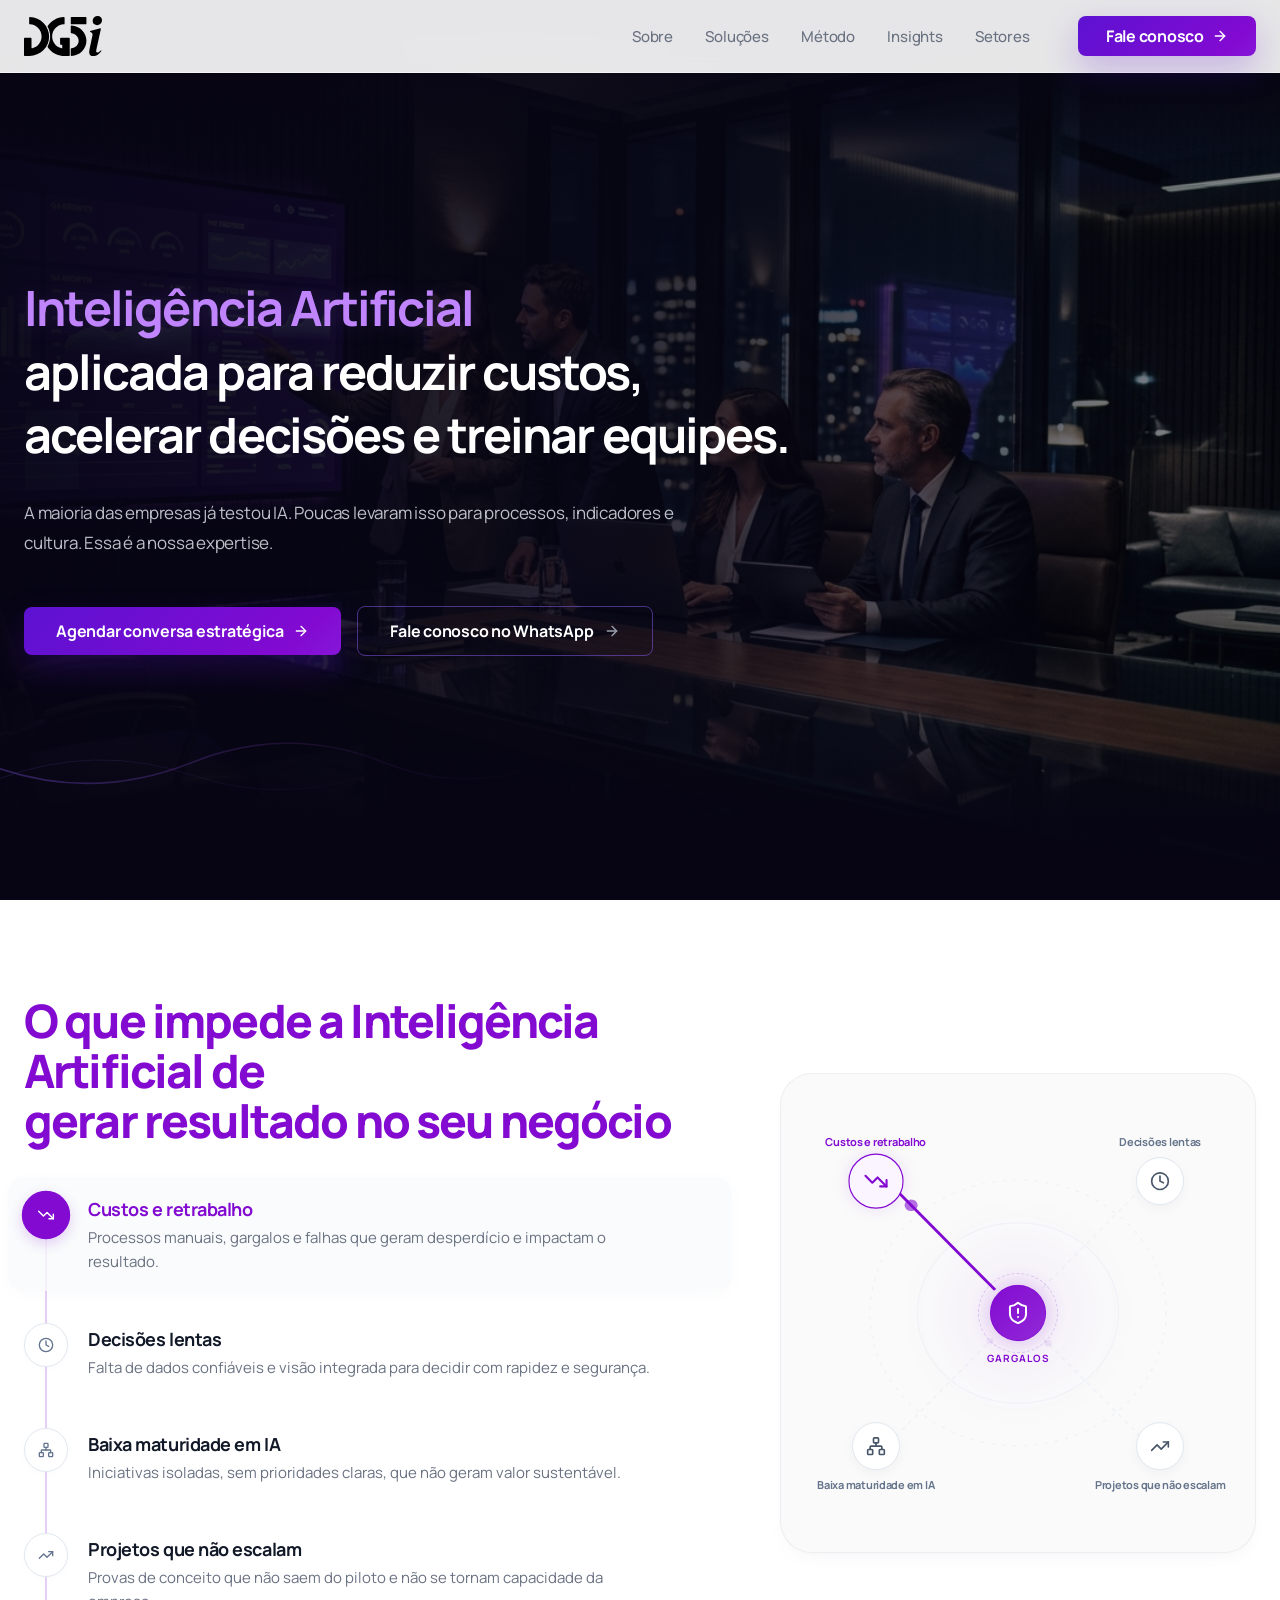
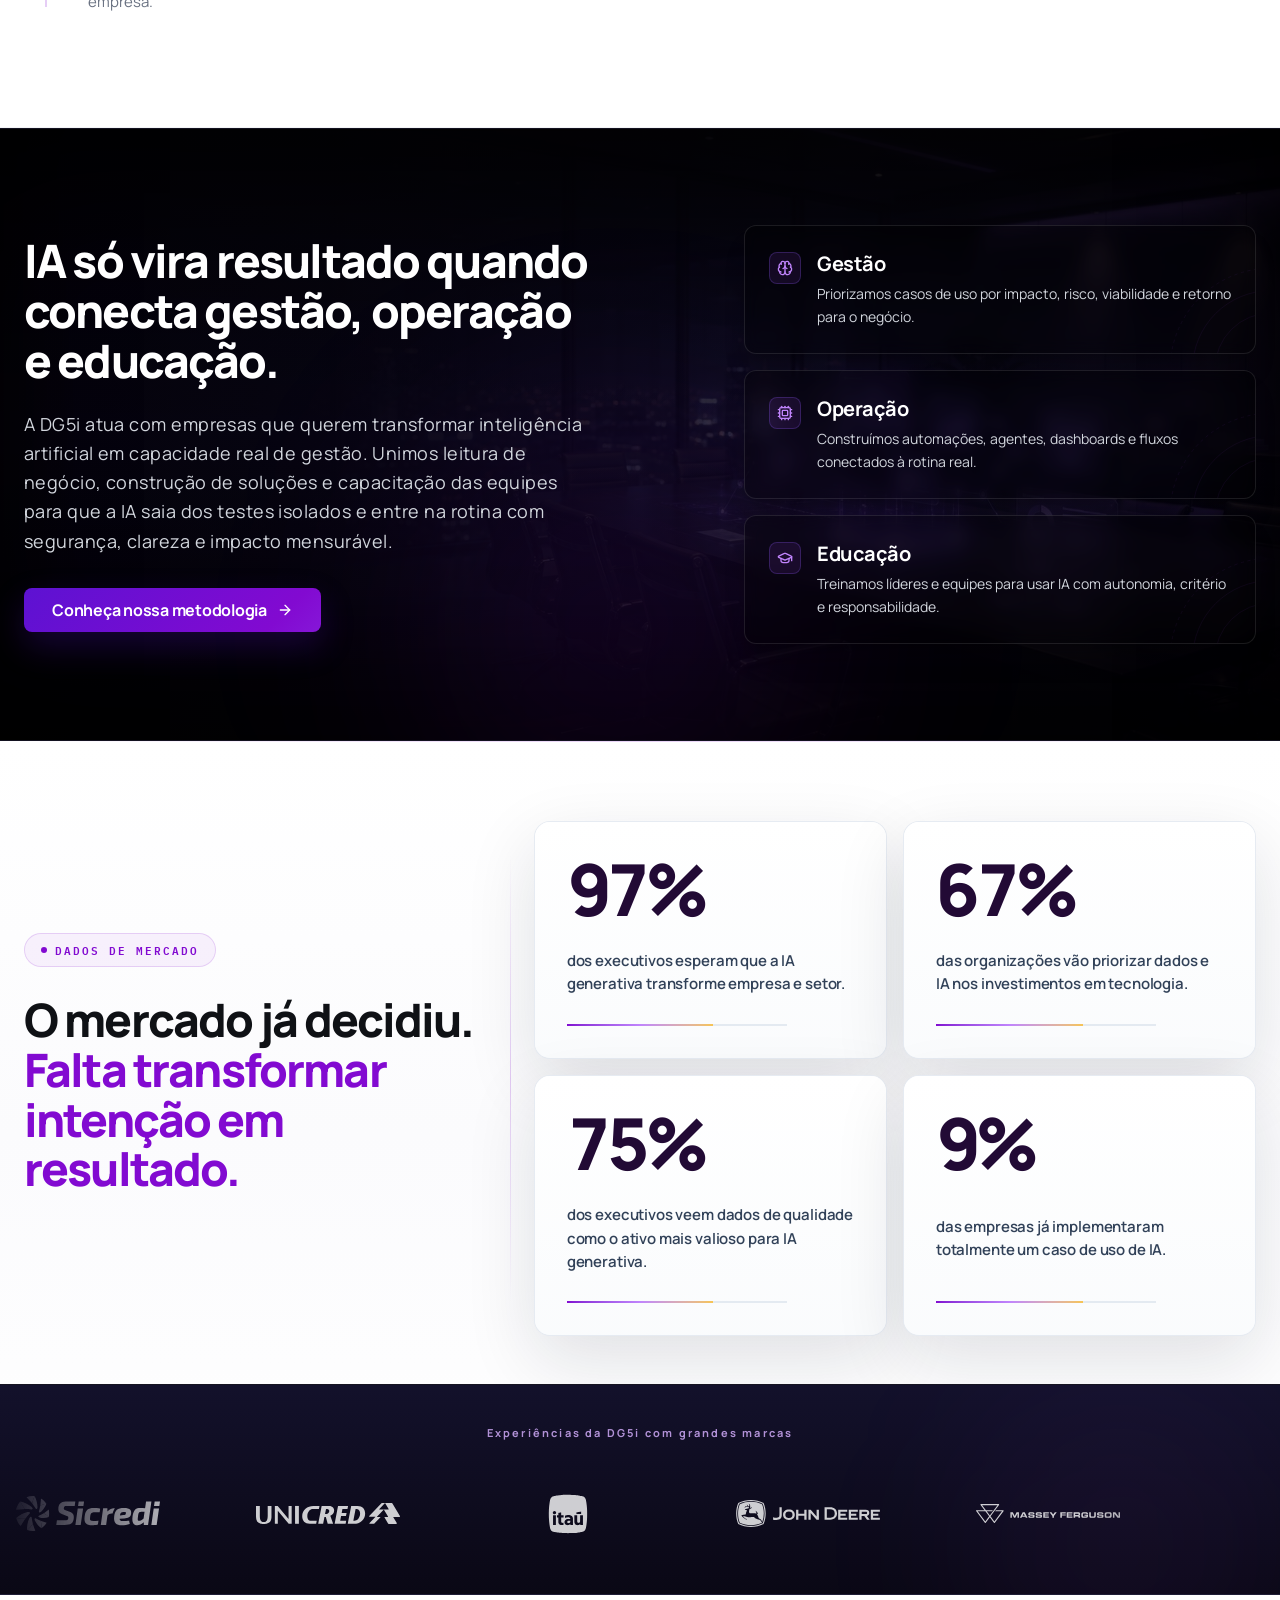
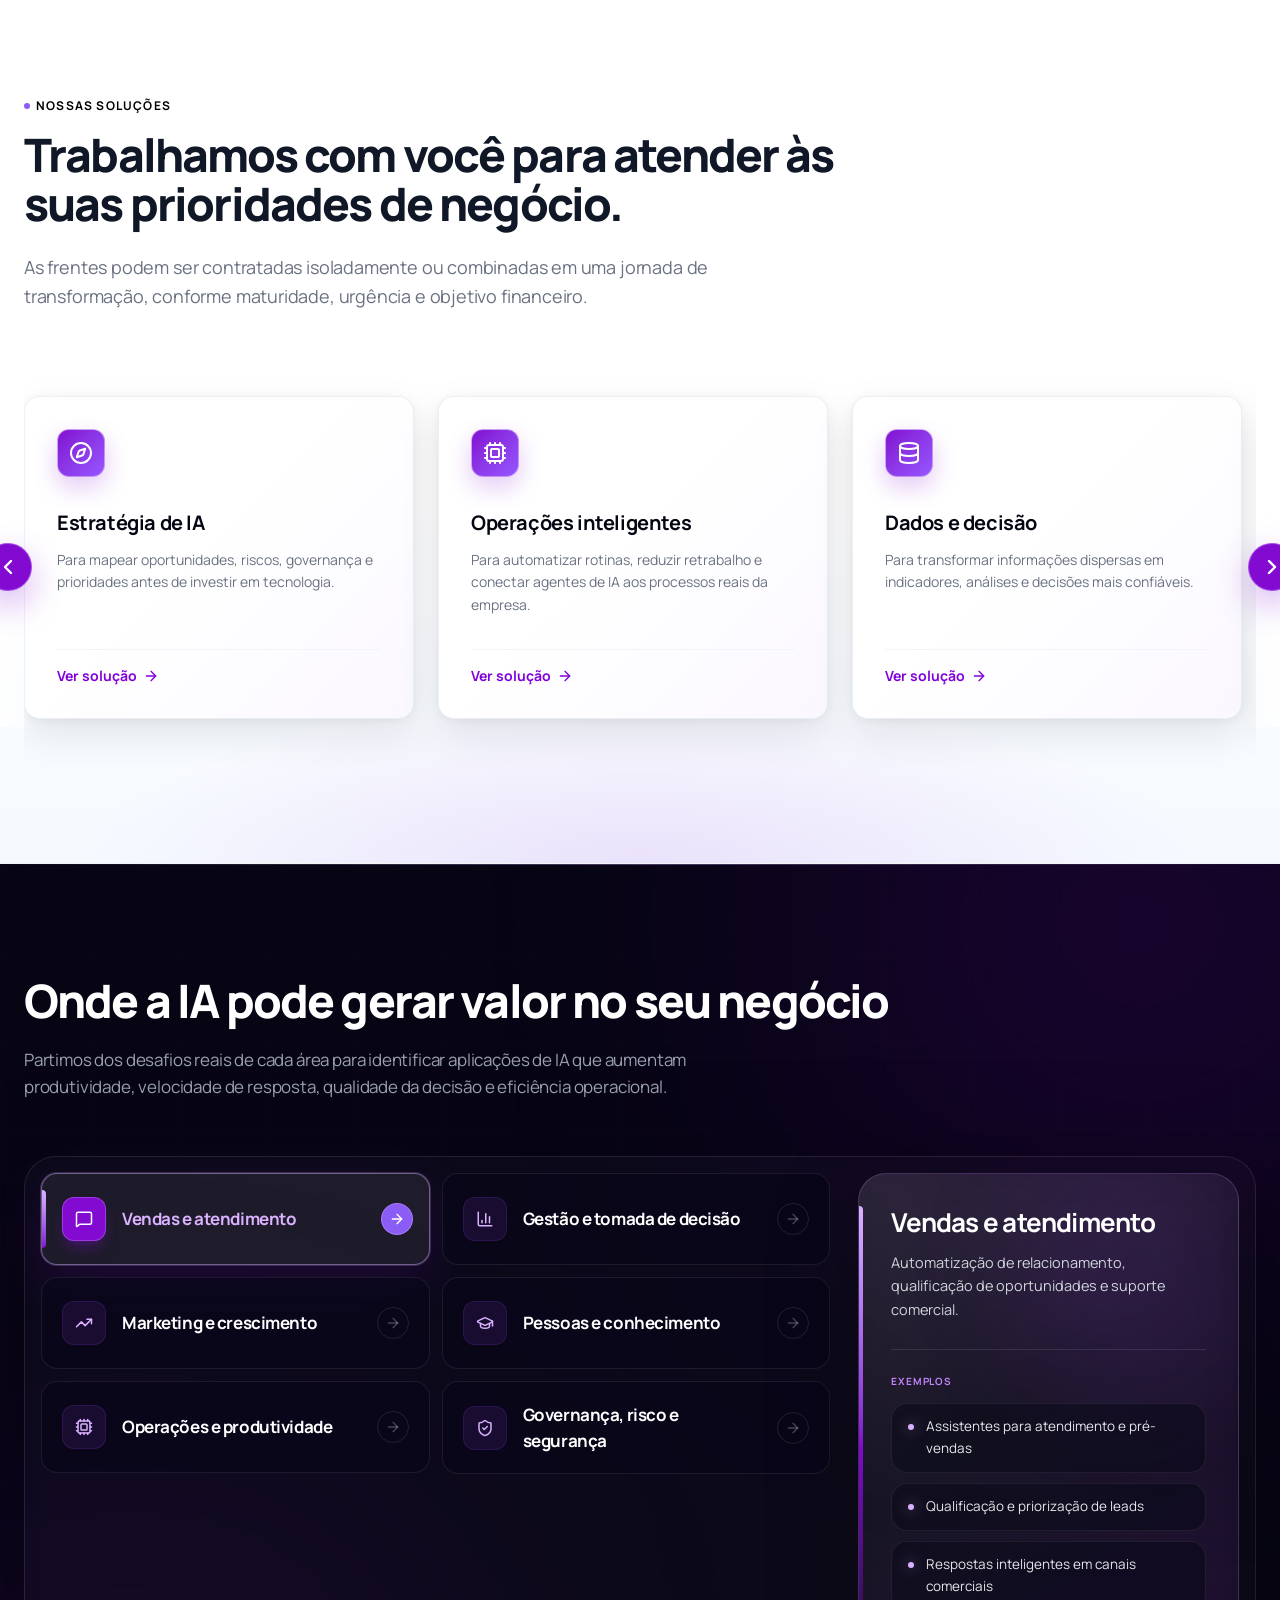
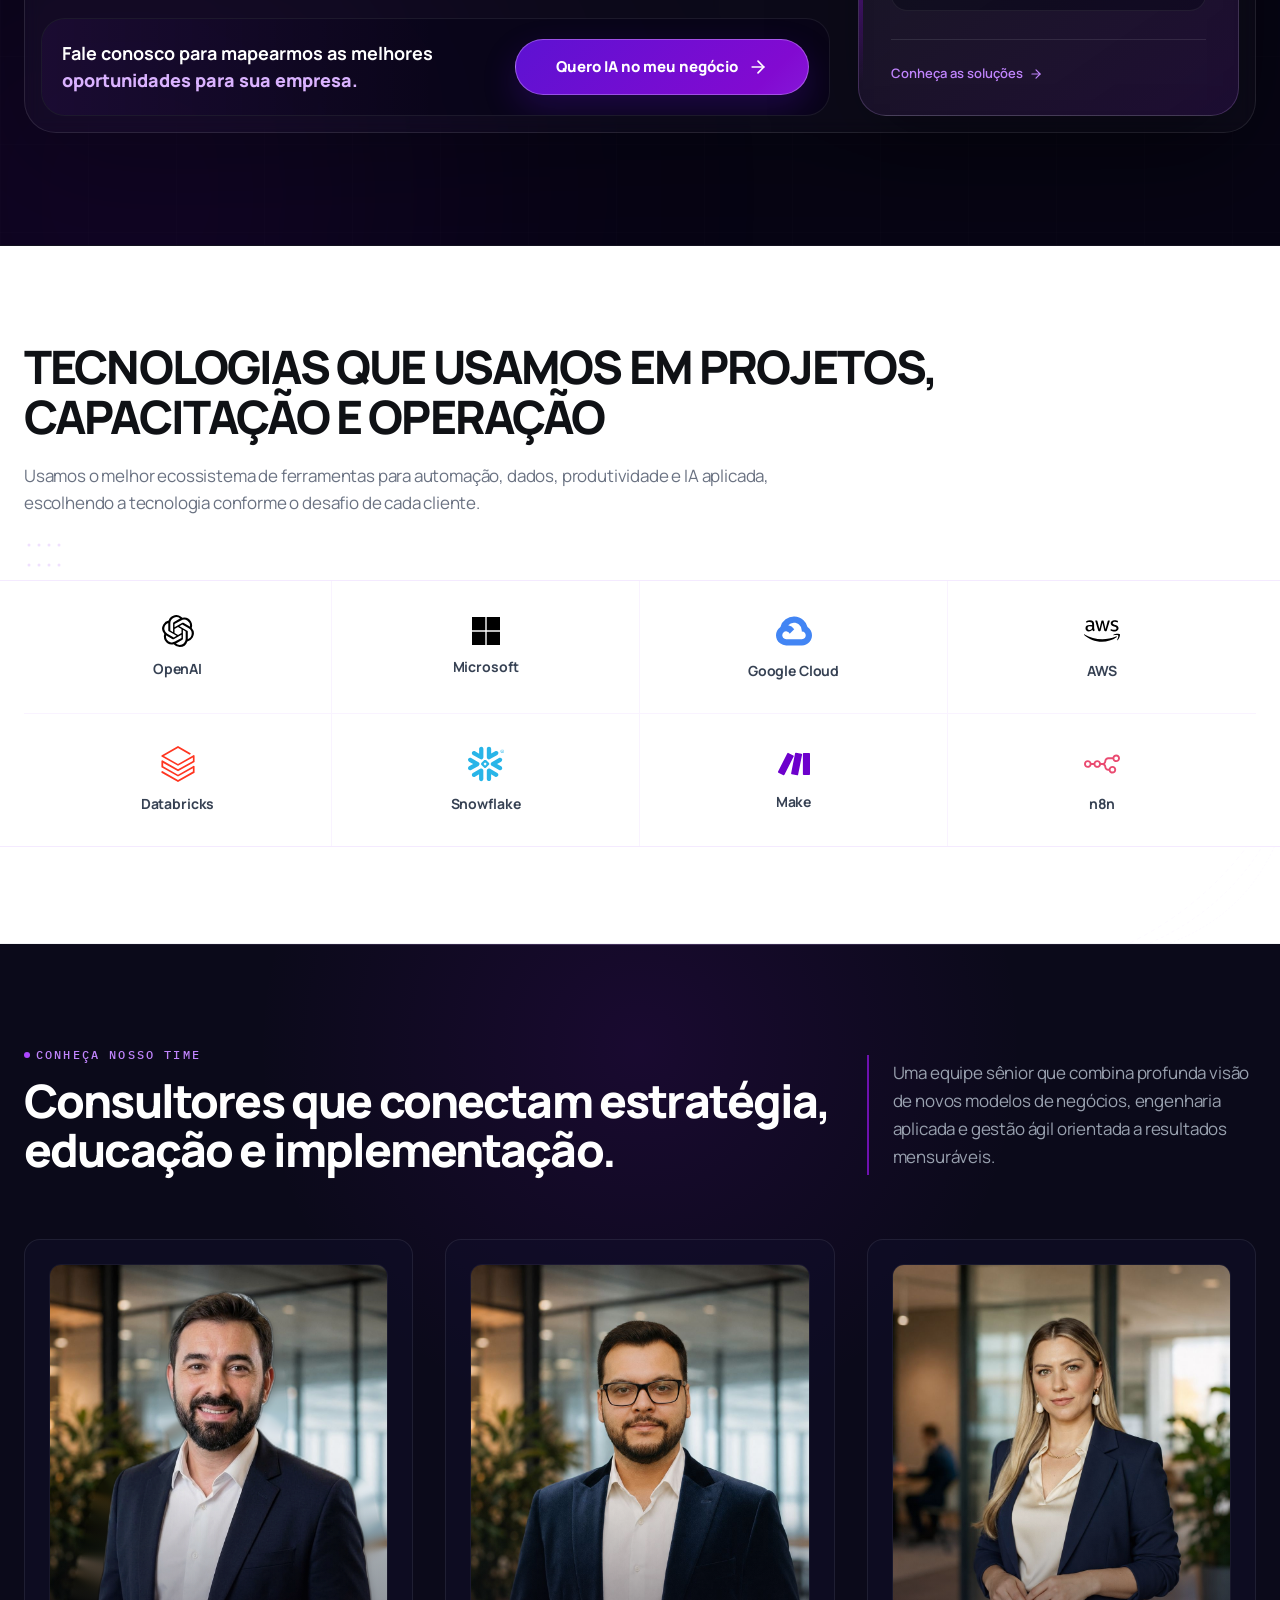
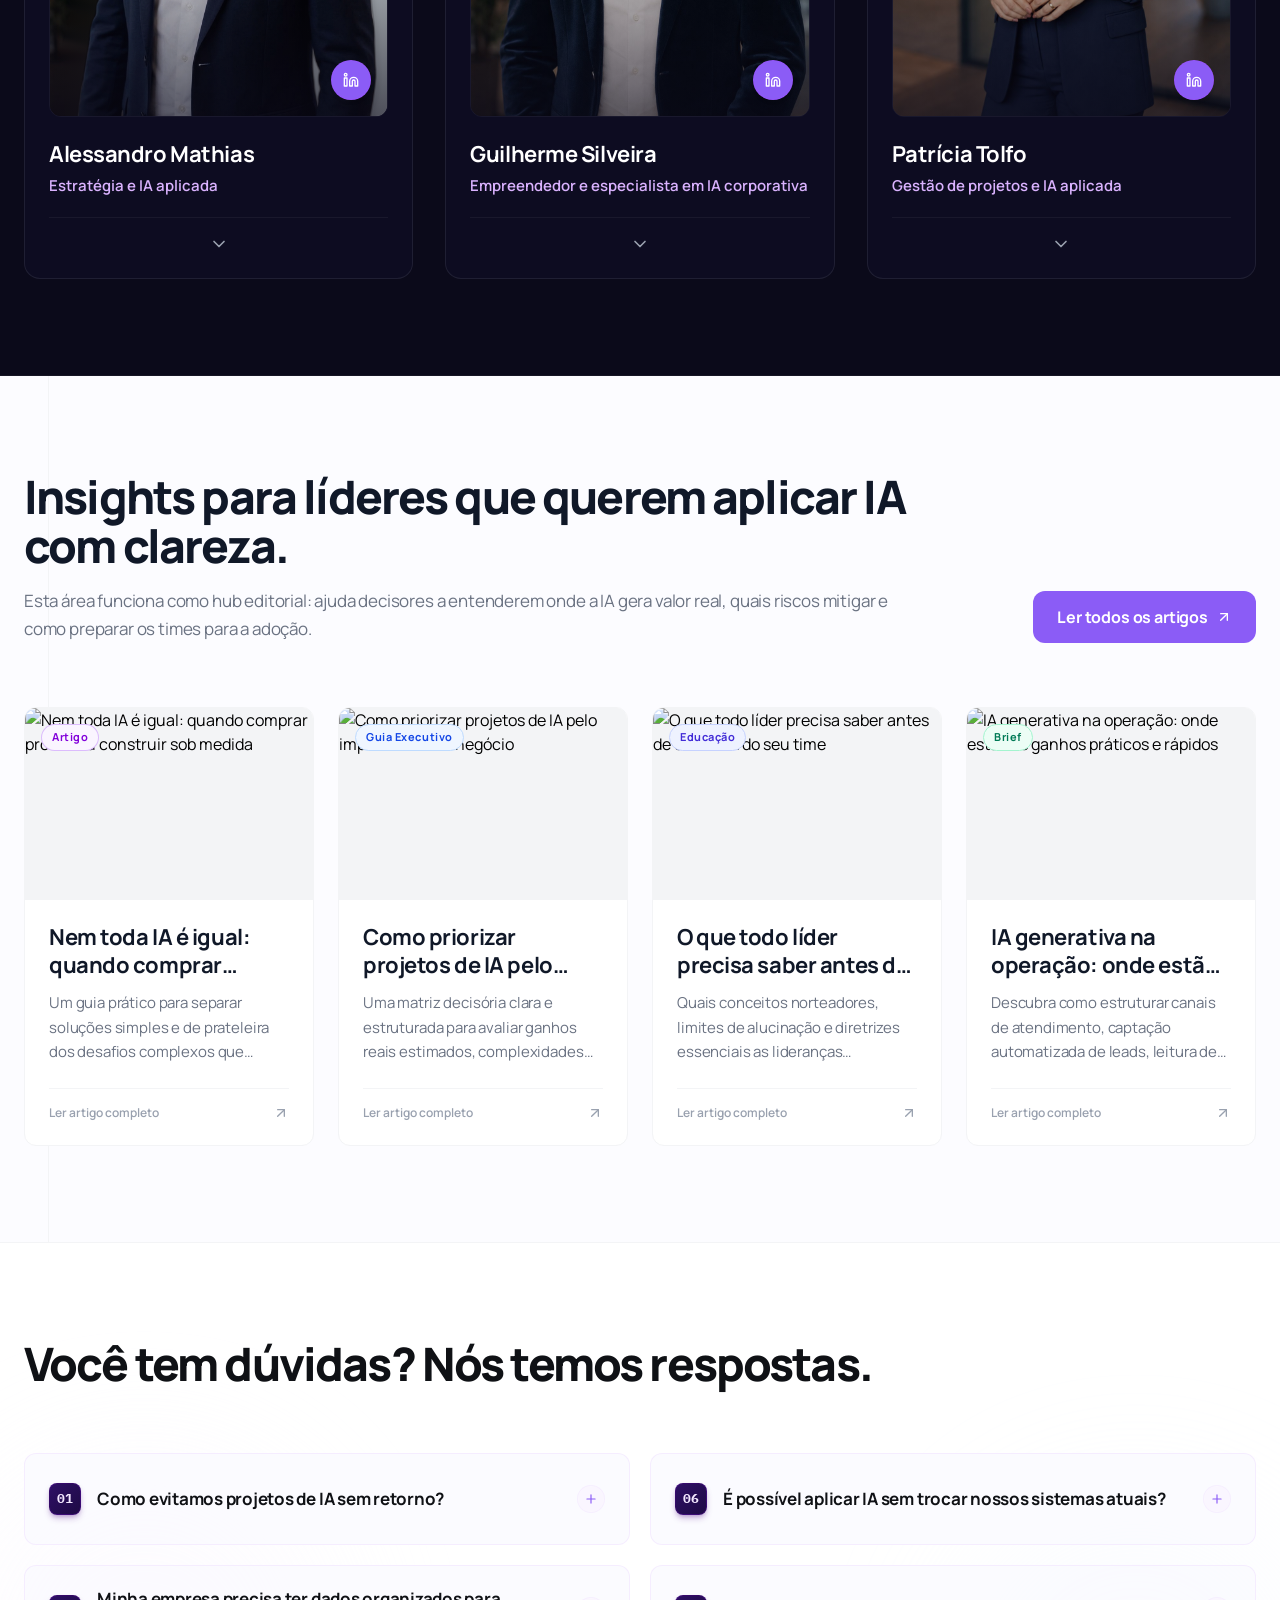
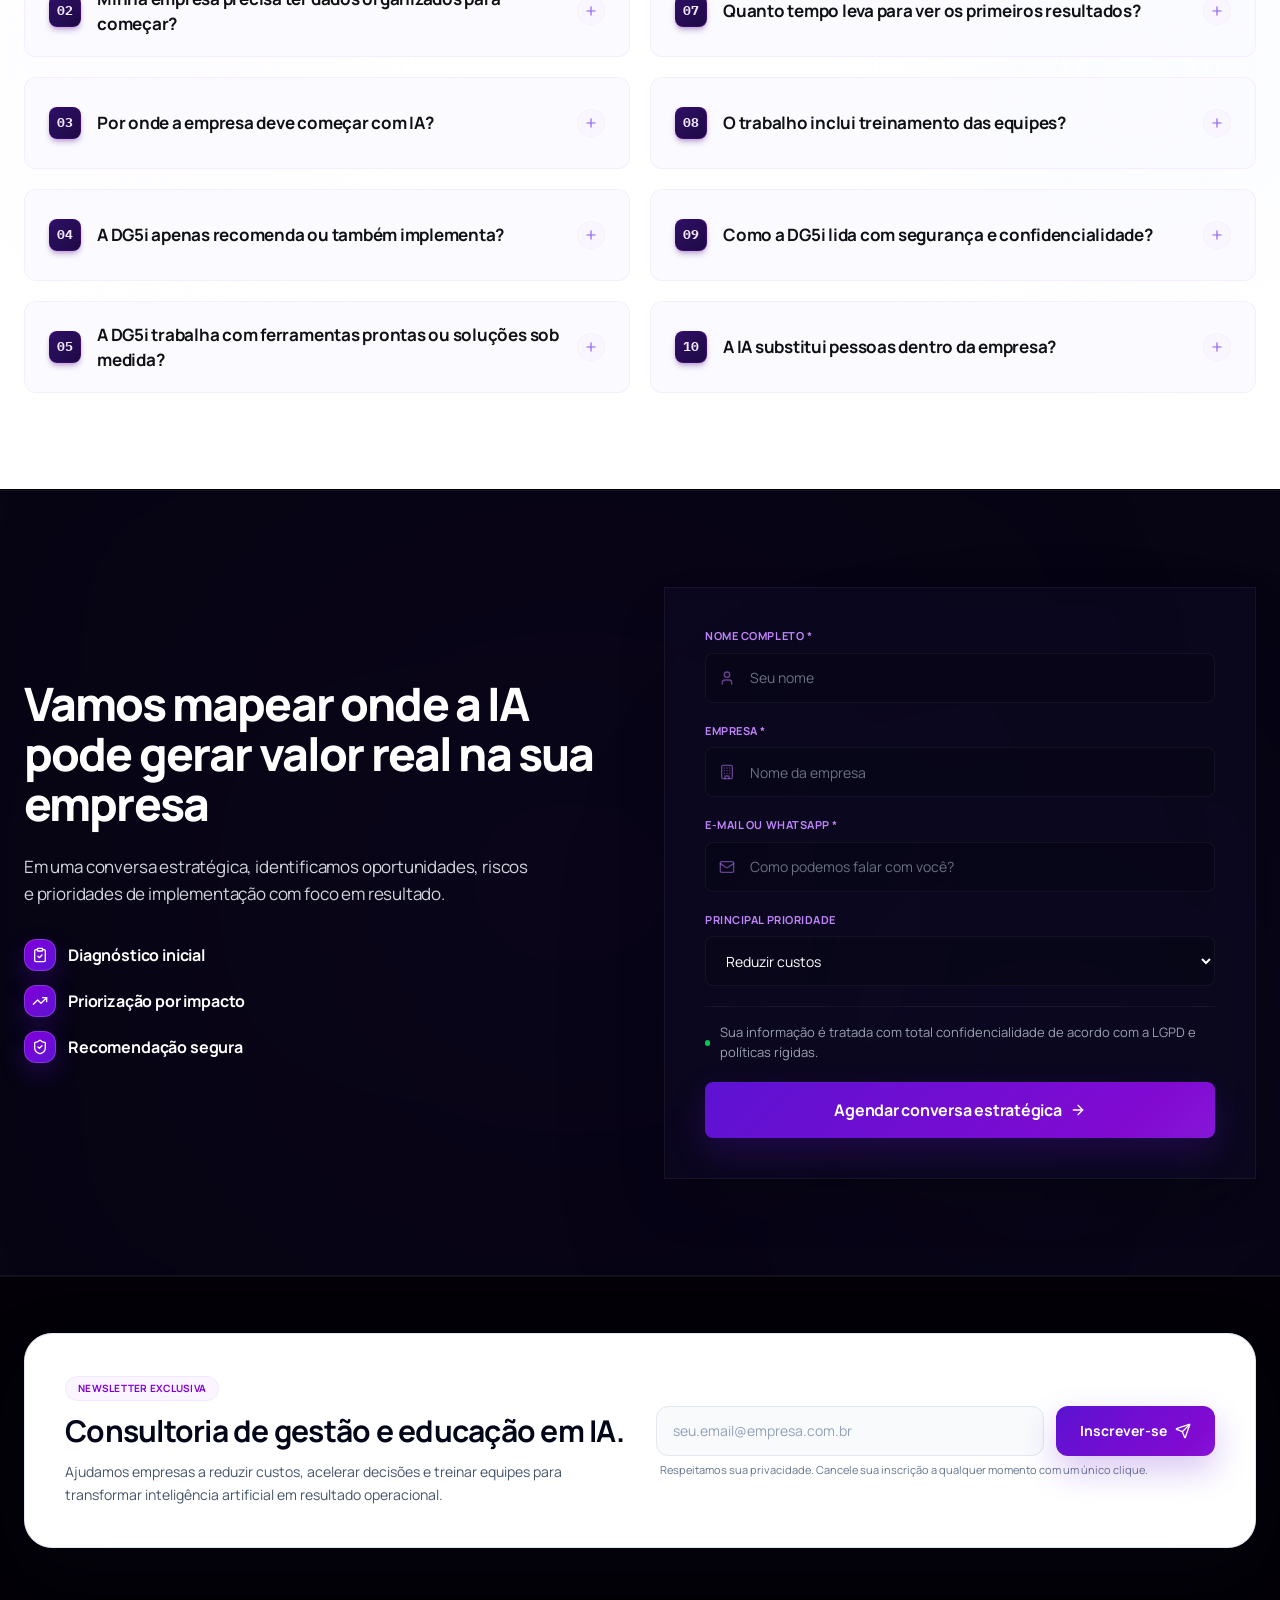
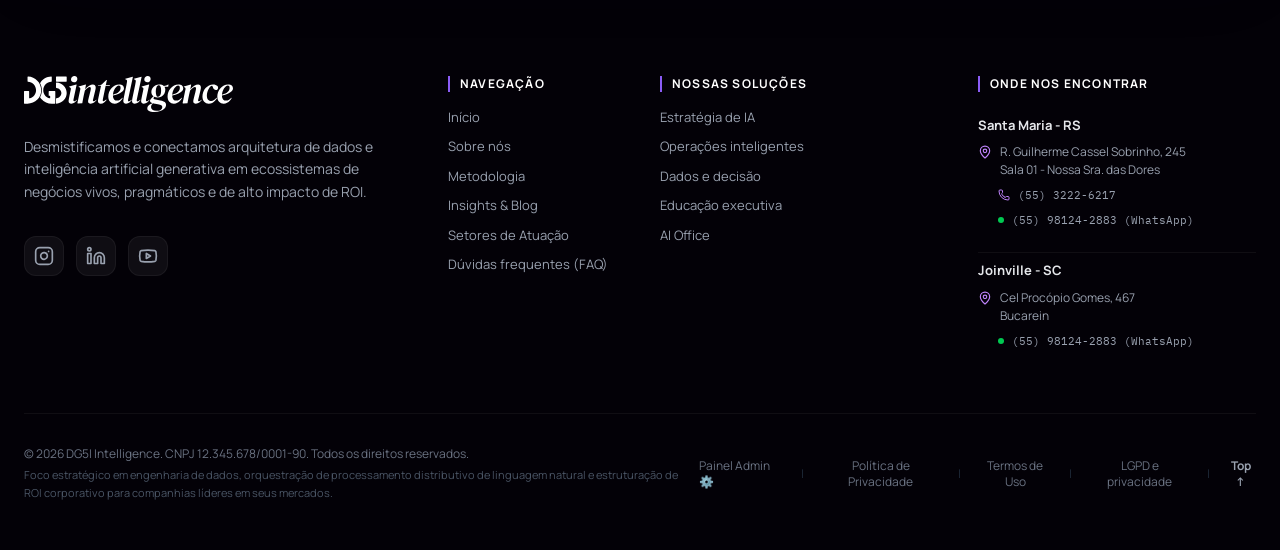
==== commit dd61132c: "Publish backend project defaults fix" ====
--- a/index.html
+++ b/index.html
@@ -6,7 +6,7 @@
     <meta name="description" content="A DG5I Intelligence ajuda sua empresa a reduzir custos, acelerar tomadas de decisão e capacitar equipes com a aplicação prática de Inteligência Artificial." />
     <meta name="robots" content="index, follow" />
     <title>DG5I Intelligence | Inteligência Artificial, Consultoria e Educação Corporativa</title>
-    <script type="module" crossorigin src="/assets/index-DWKio1P8.js"></script>
+    <script type="module" crossorigin src="/assets/index-C42tuuey.js"></script>
     <link rel="stylesheet" crossorigin href="/assets/index-yDHBDIIy.css">
   </head>
   <body>
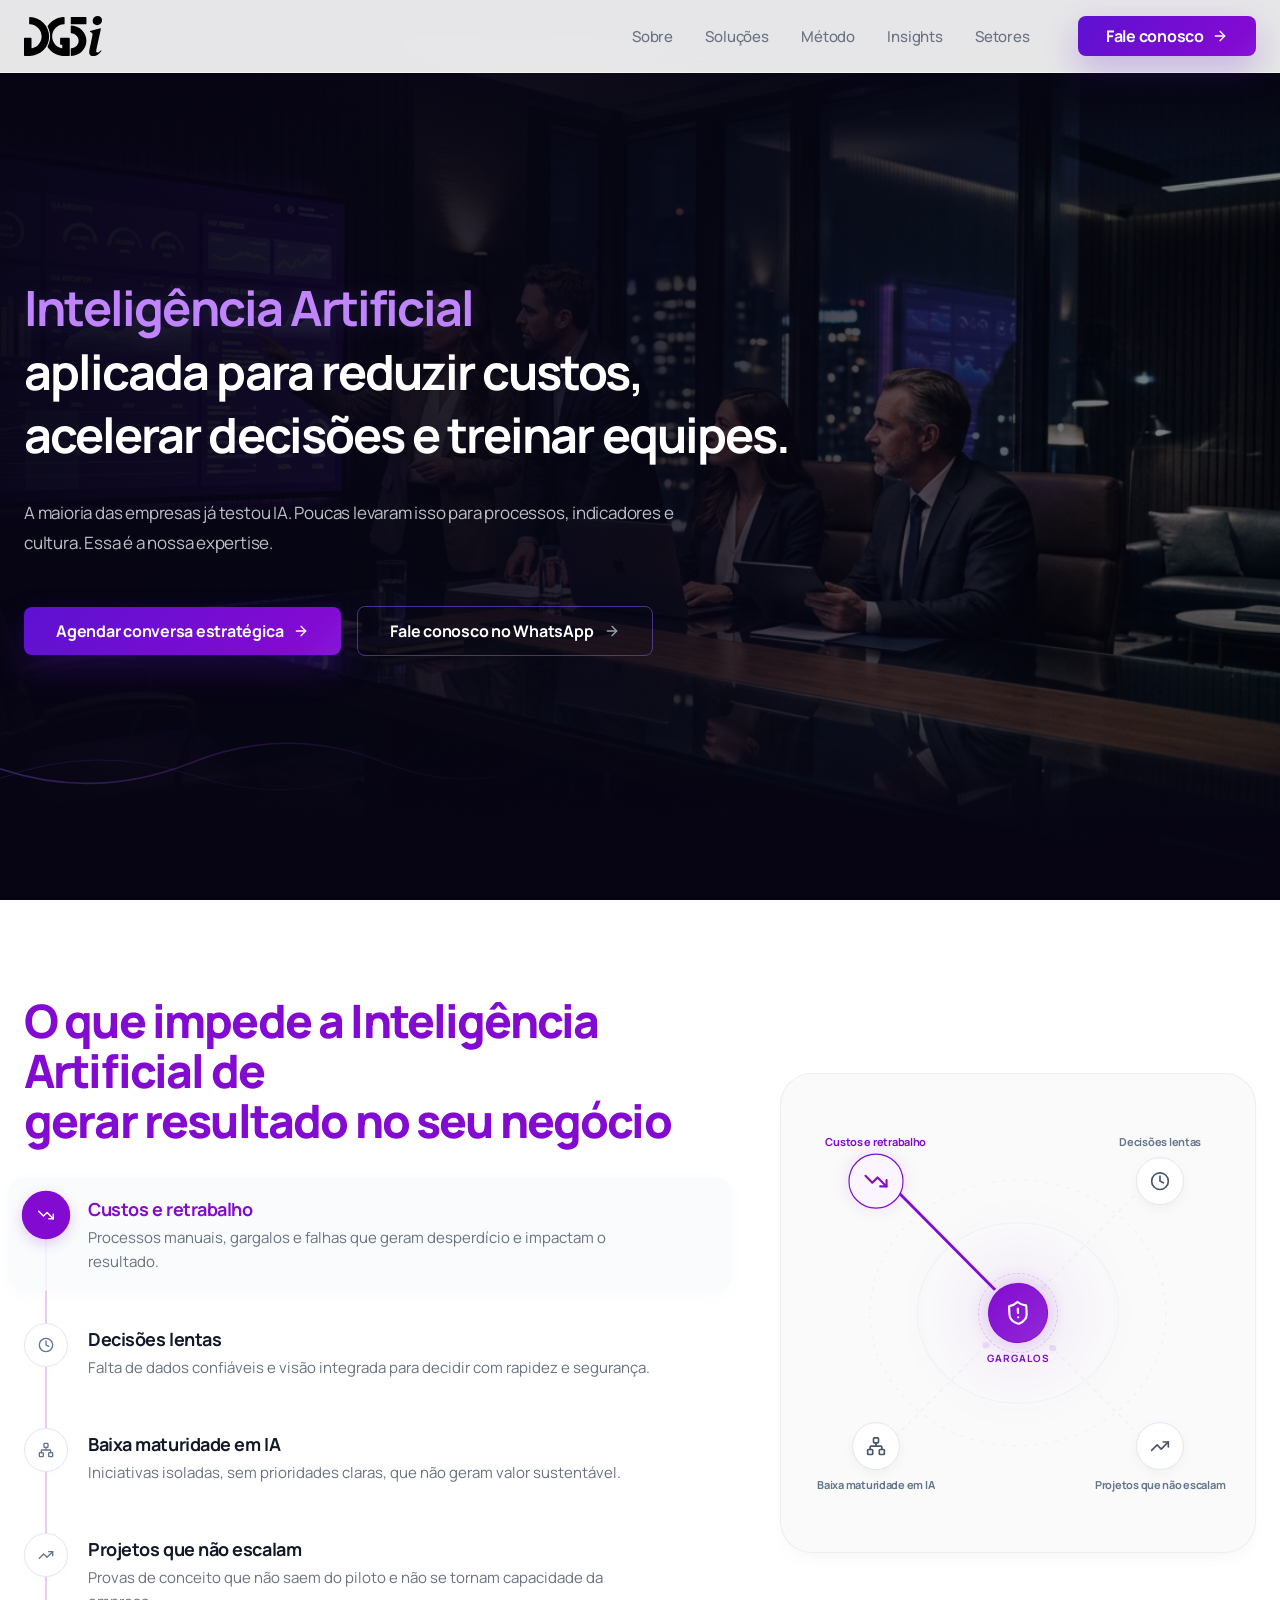
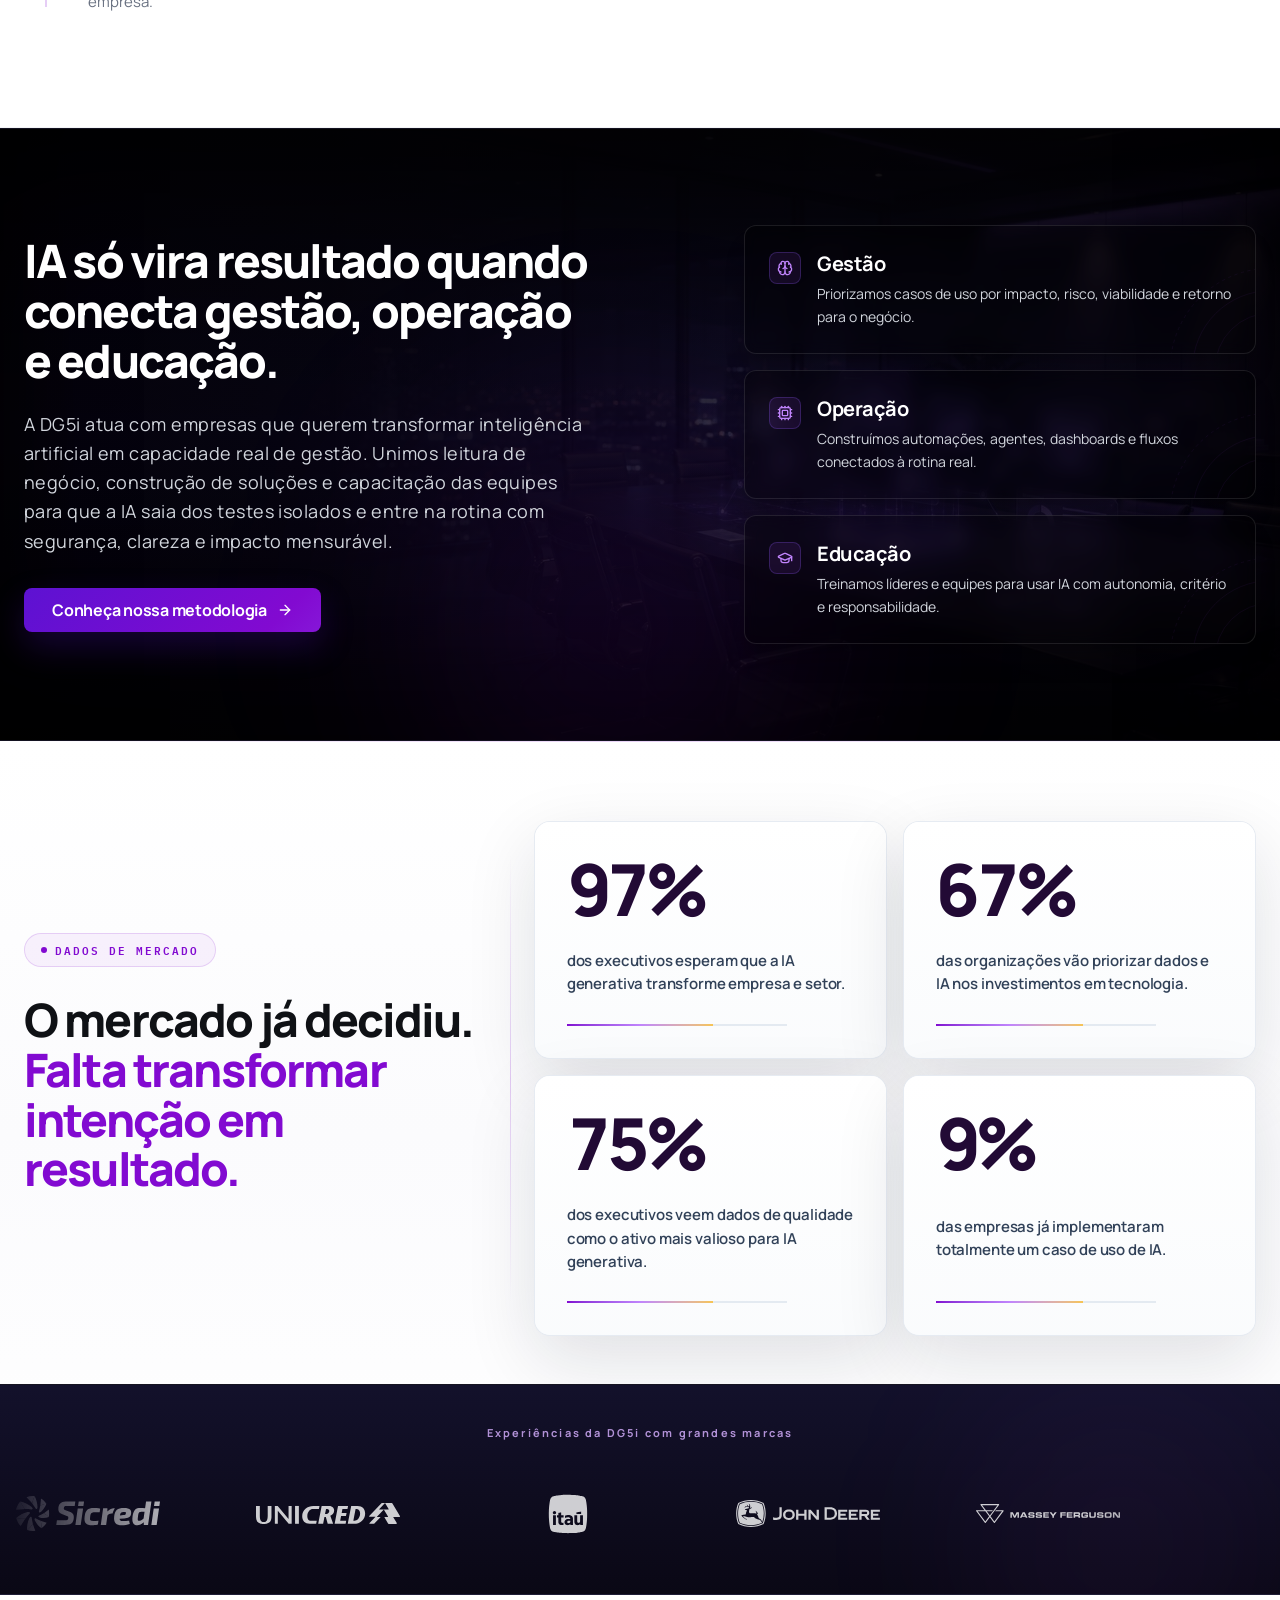
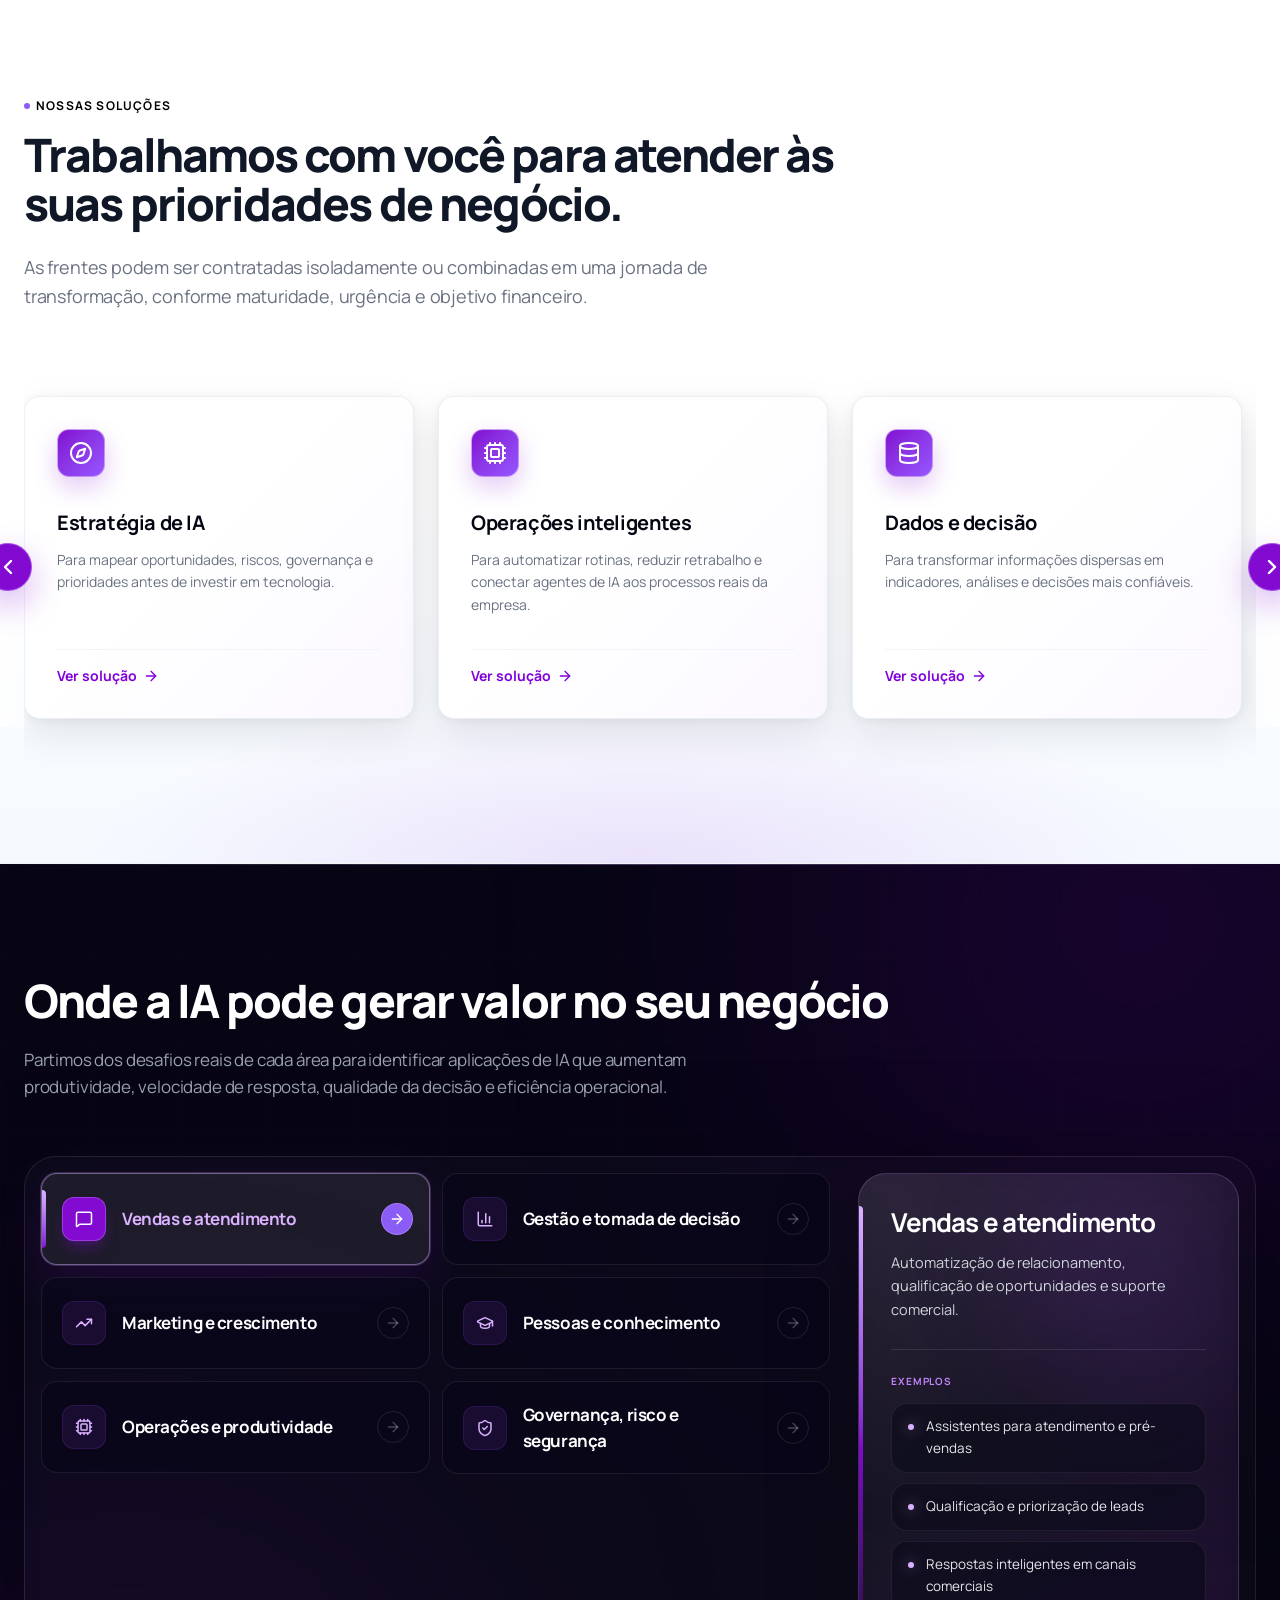
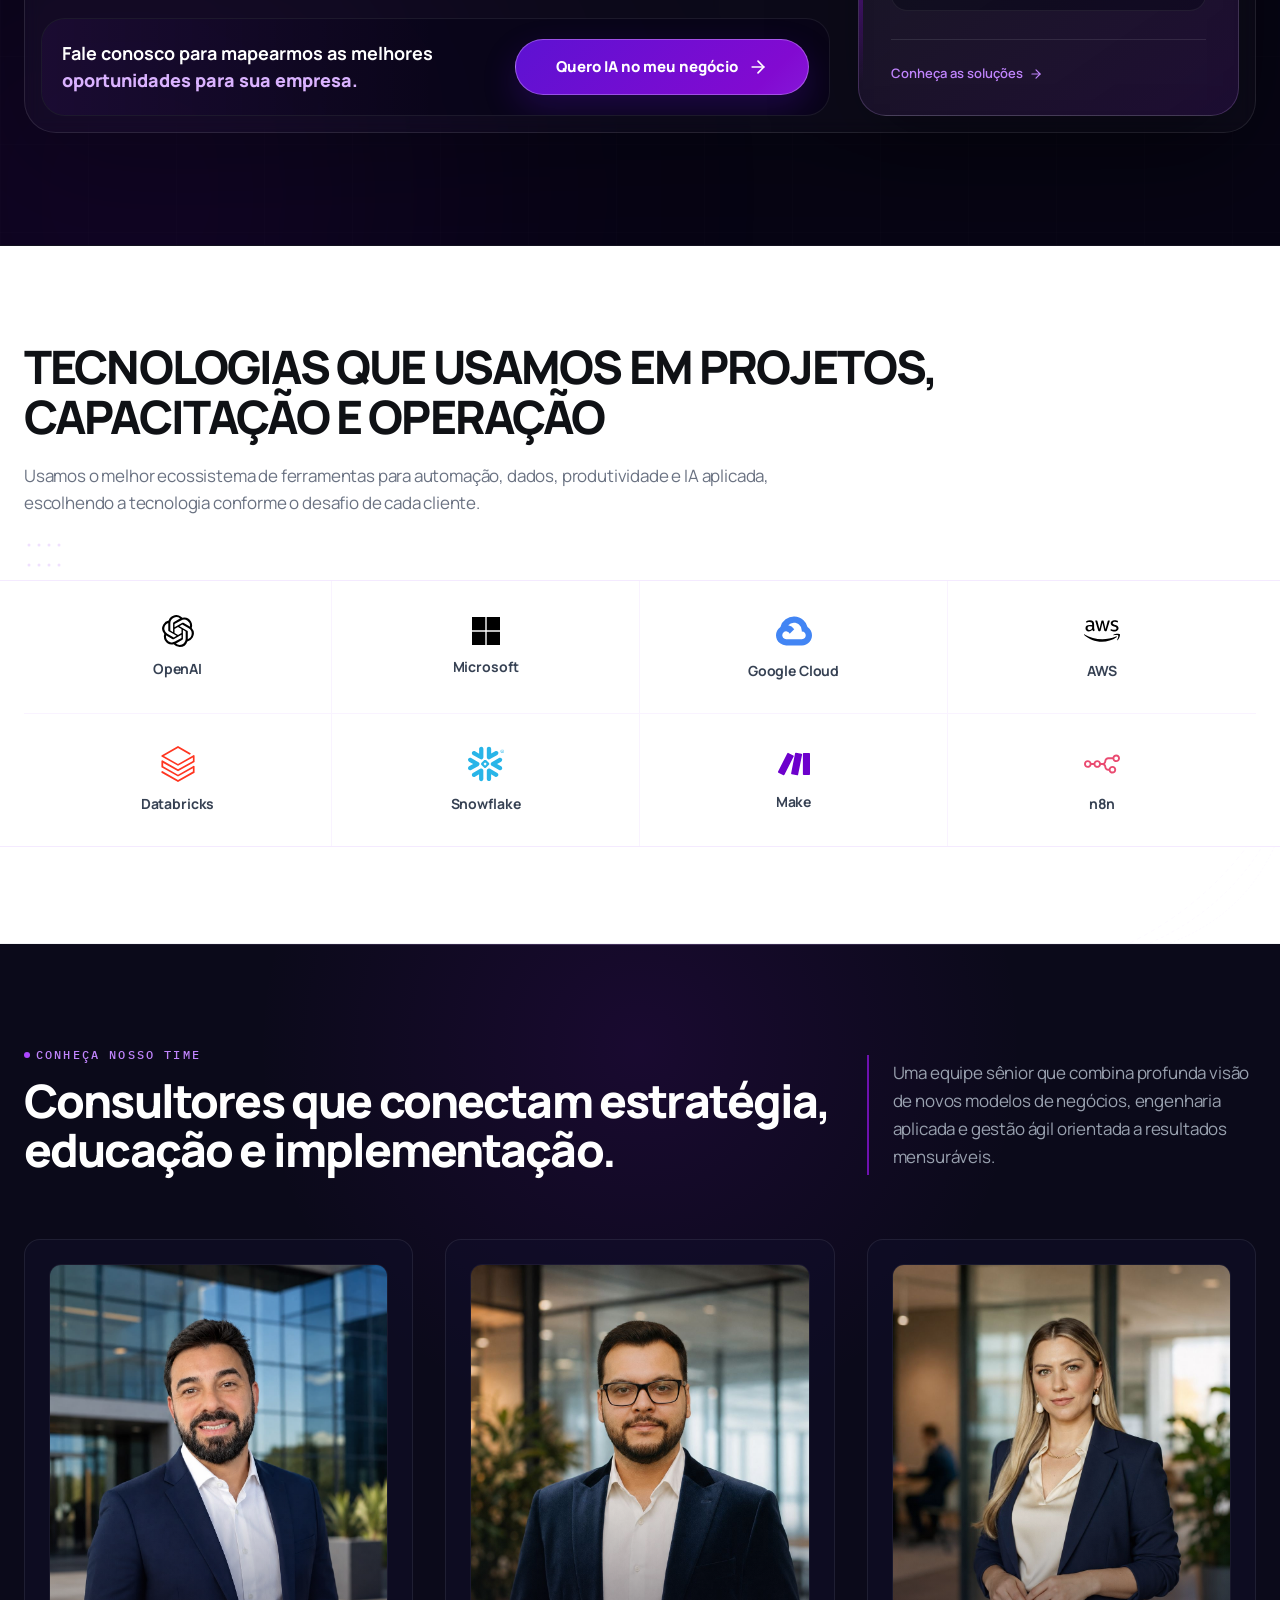
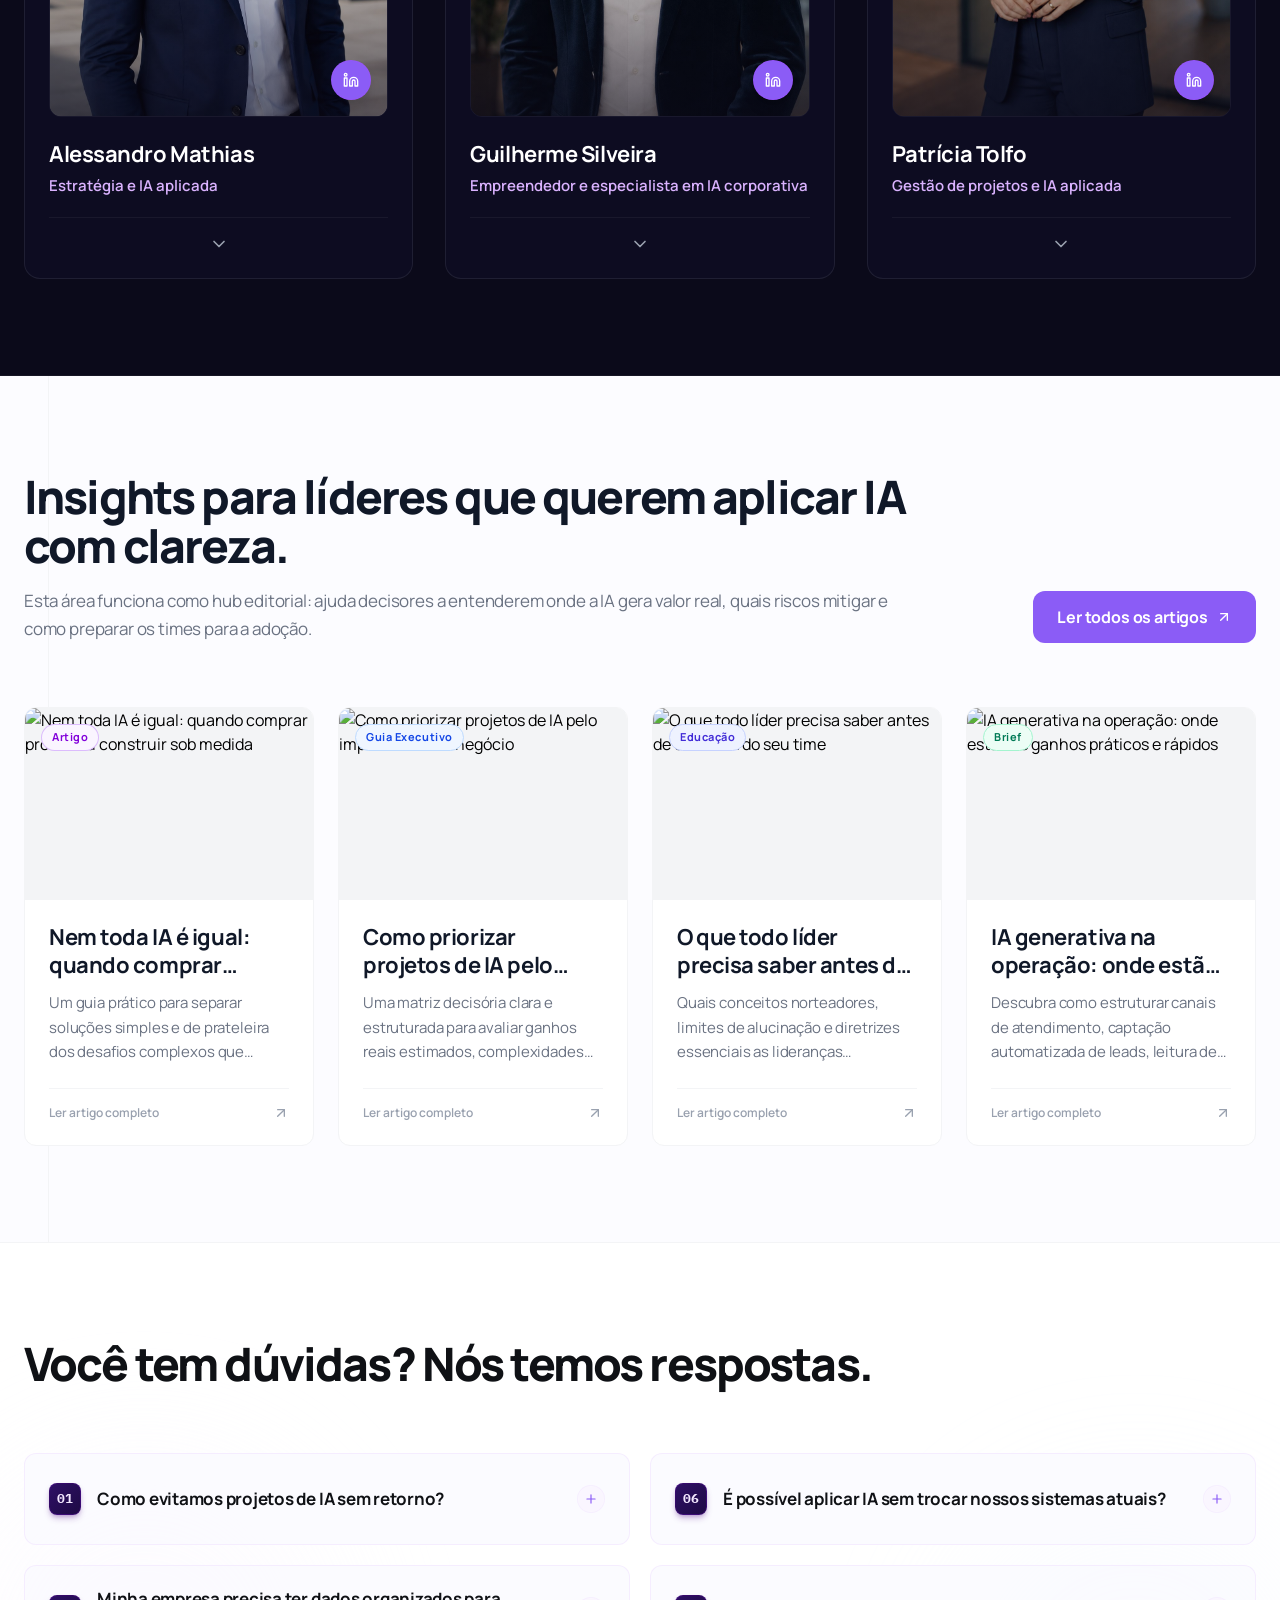
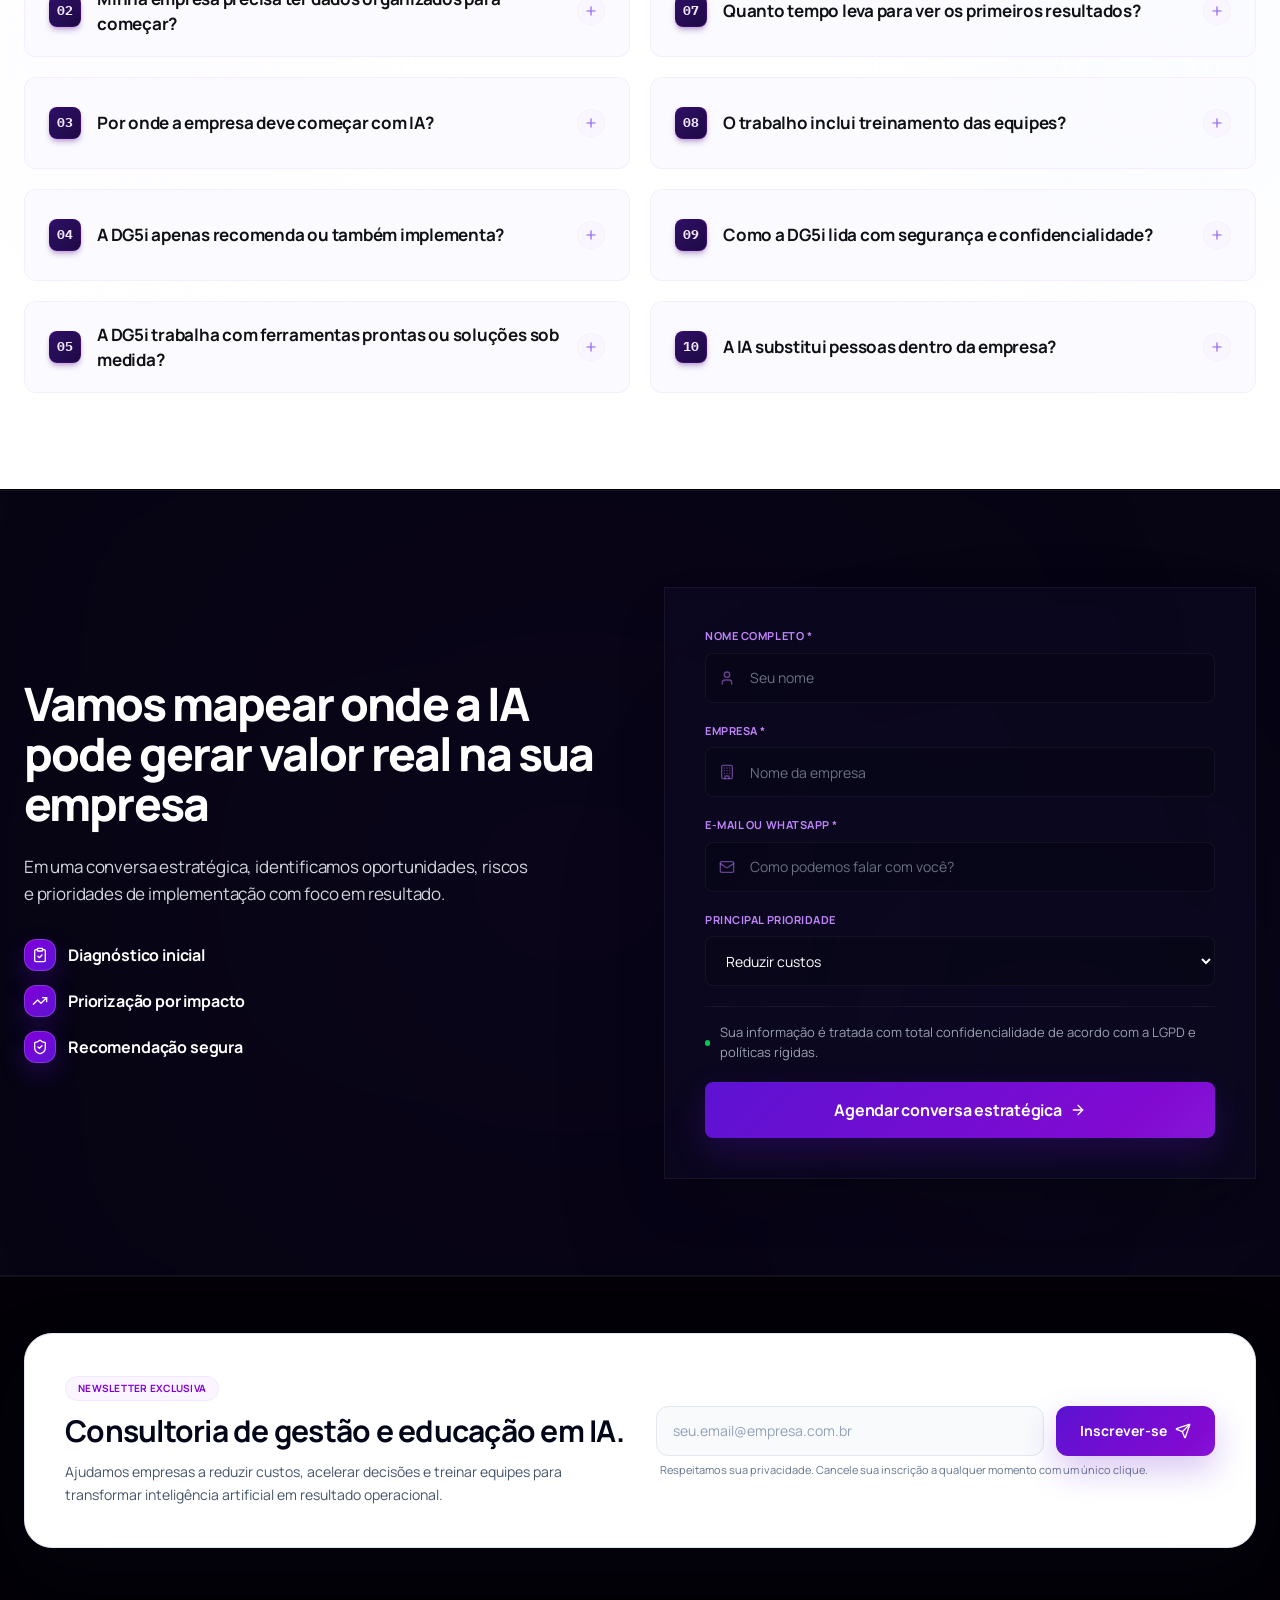
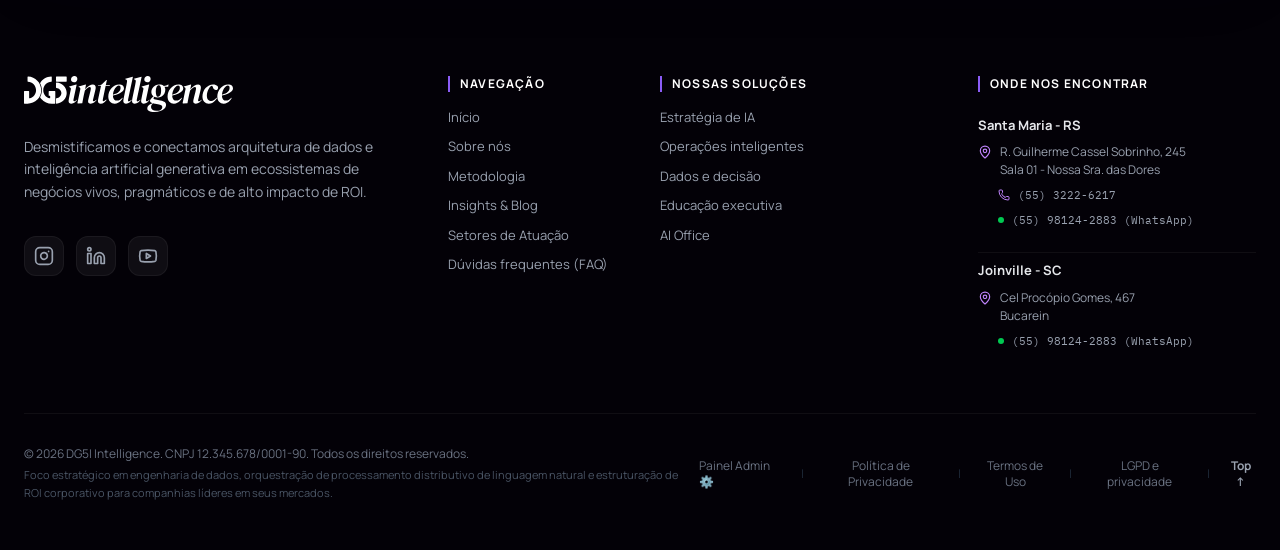
==== commit fffa35e0: "Publish Alessandro photo update" ====
--- a/index.html
+++ b/index.html
@@ -6,7 +6,7 @@
     <meta name="description" content="A DG5I Intelligence ajuda sua empresa a reduzir custos, acelerar tomadas de decisão e capacitar equipes com a aplicação prática de Inteligência Artificial." />
     <meta name="robots" content="index, follow" />
     <title>DG5I Intelligence | Inteligência Artificial, Consultoria e Educação Corporativa</title>
-    <script type="module" crossorigin src="/assets/index-C42tuuey.js"></script>
+    <script type="module" crossorigin src="/assets/index-D-9WkA0P.js"></script>
     <link rel="stylesheet" crossorigin href="/assets/index-yDHBDIIy.css">
   </head>
   <body>
